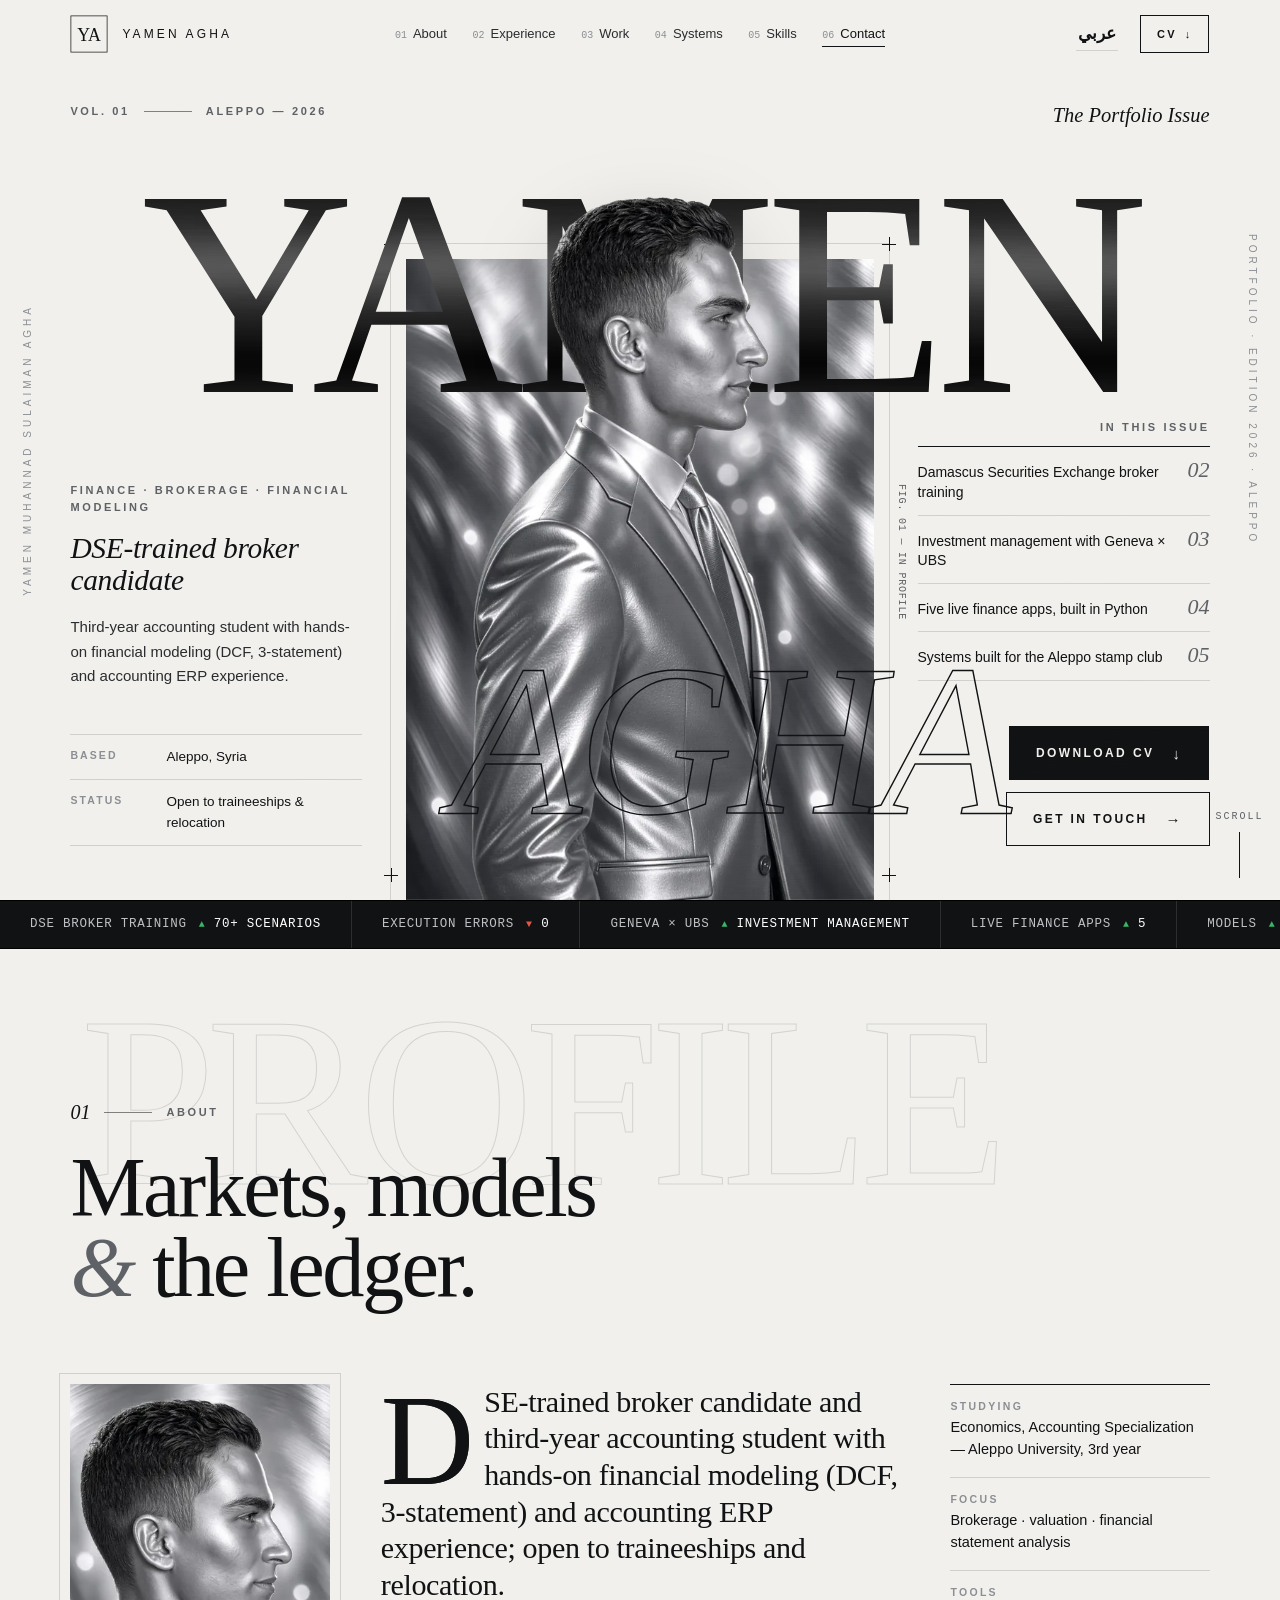
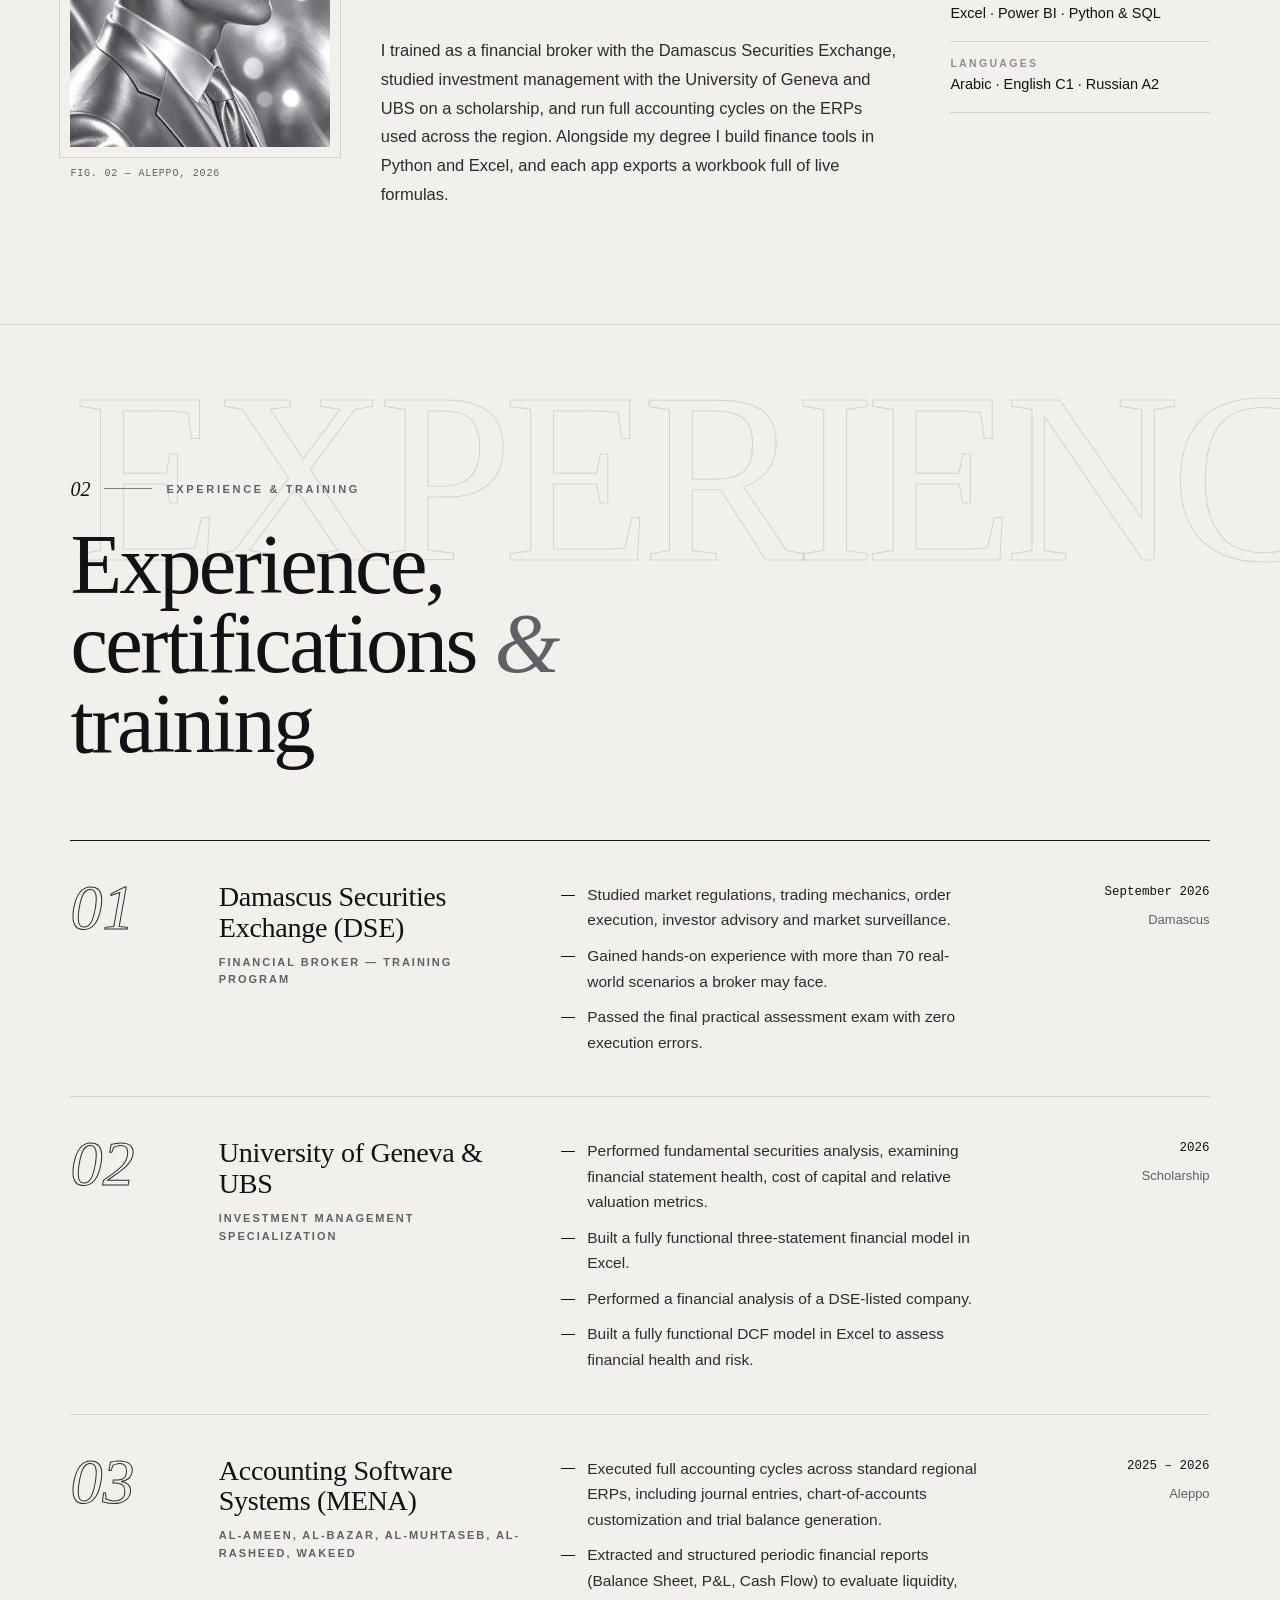
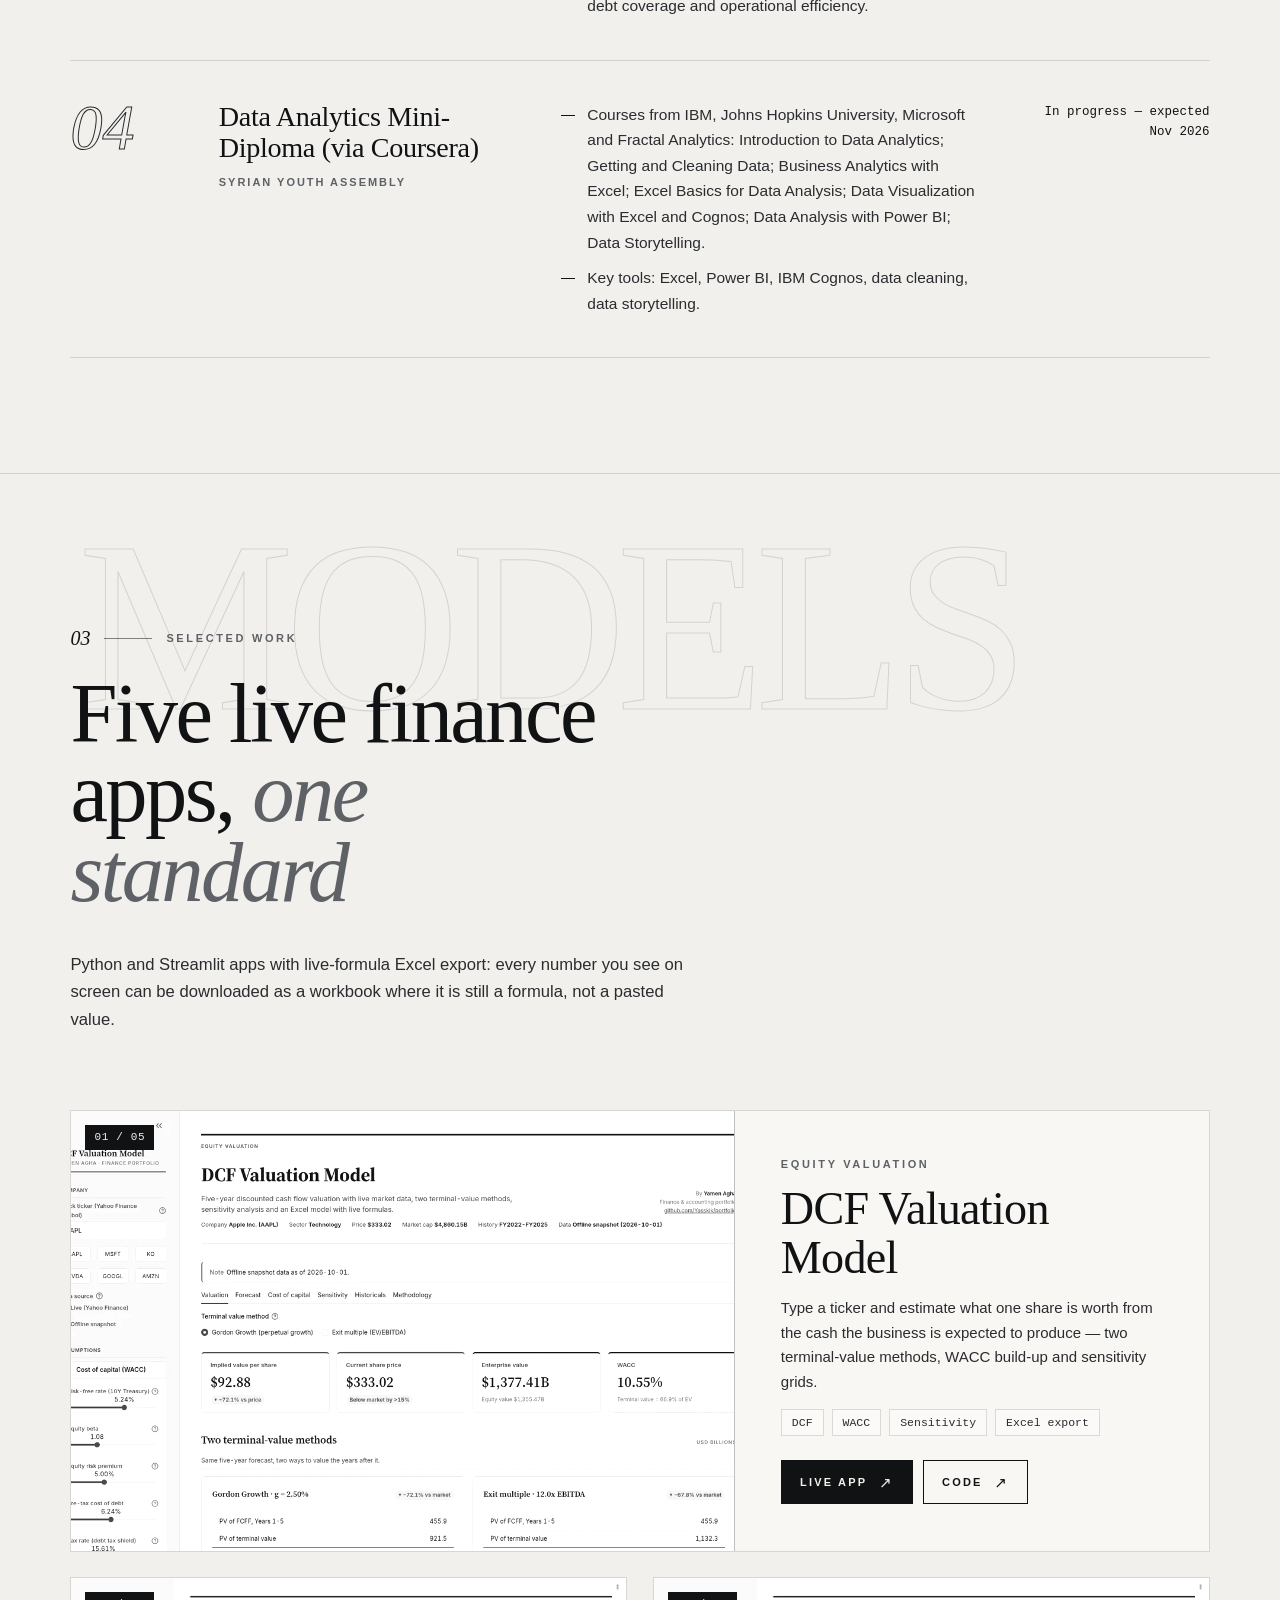
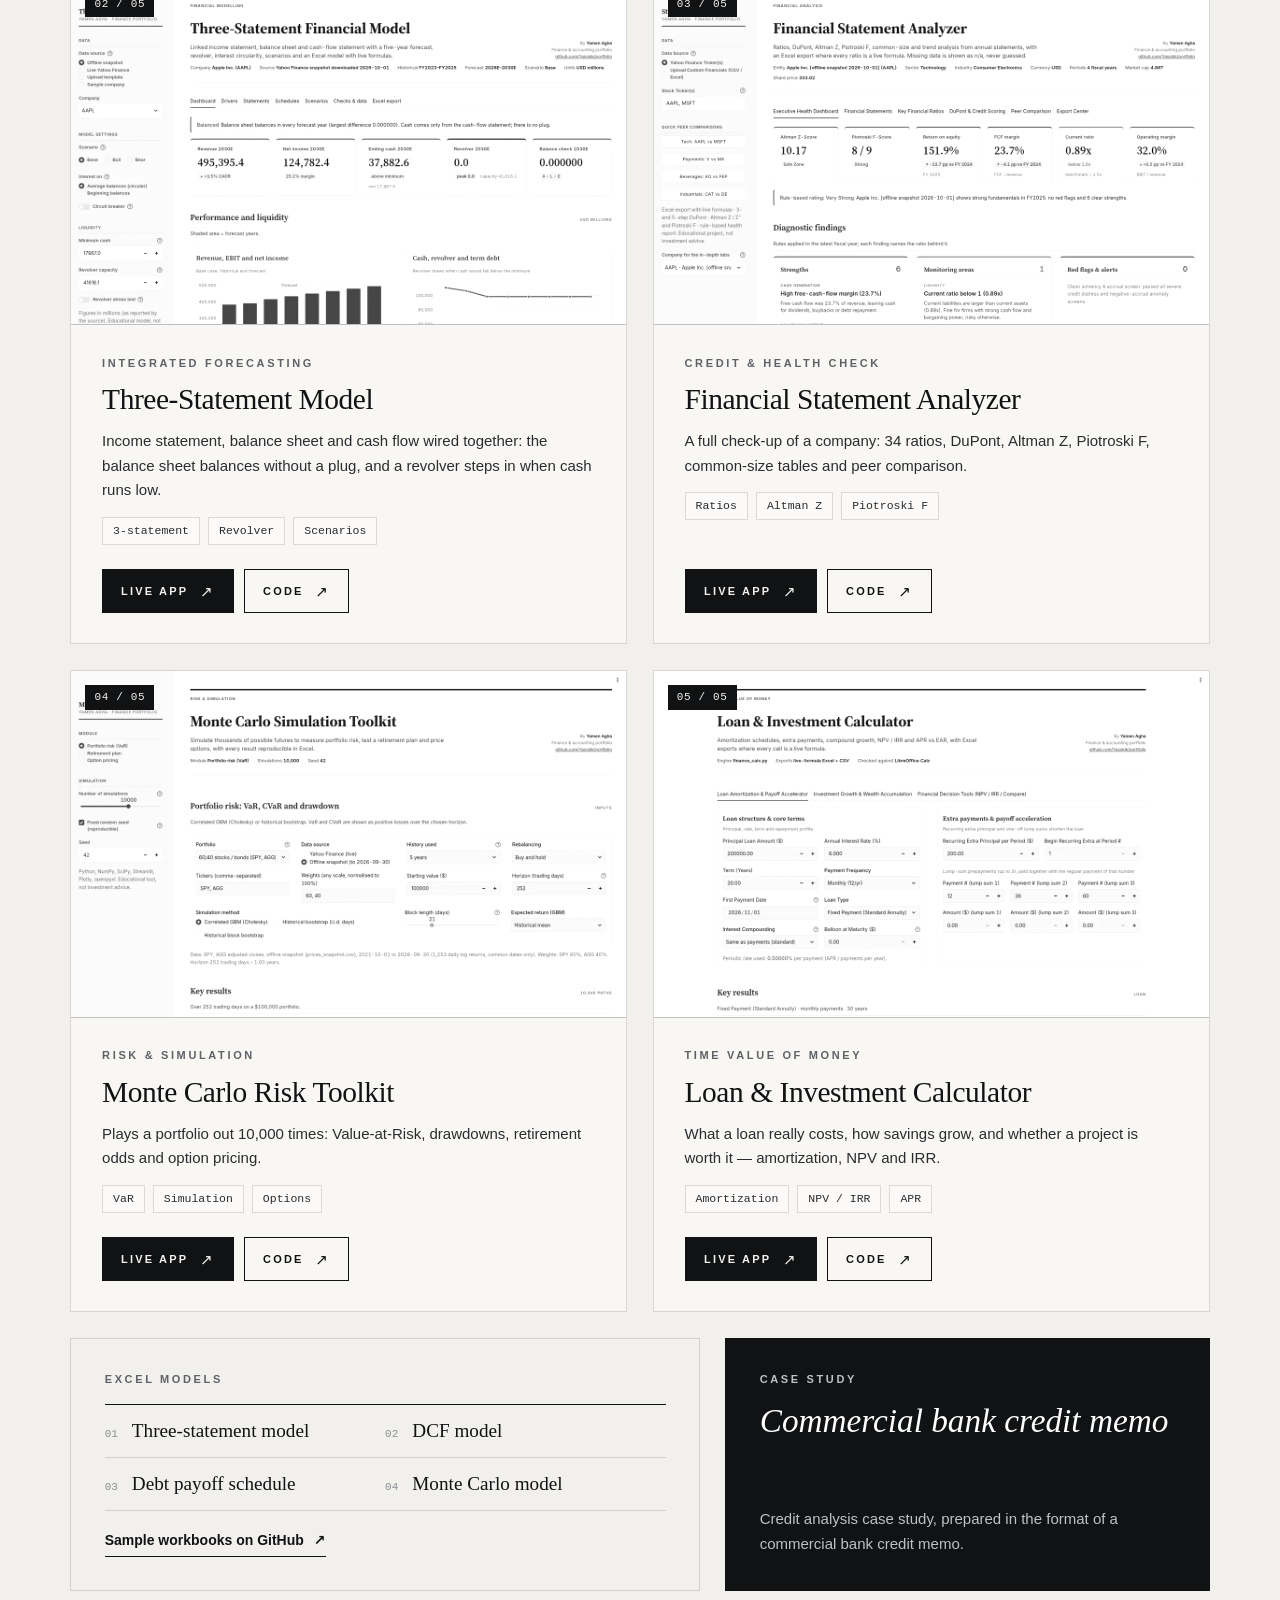
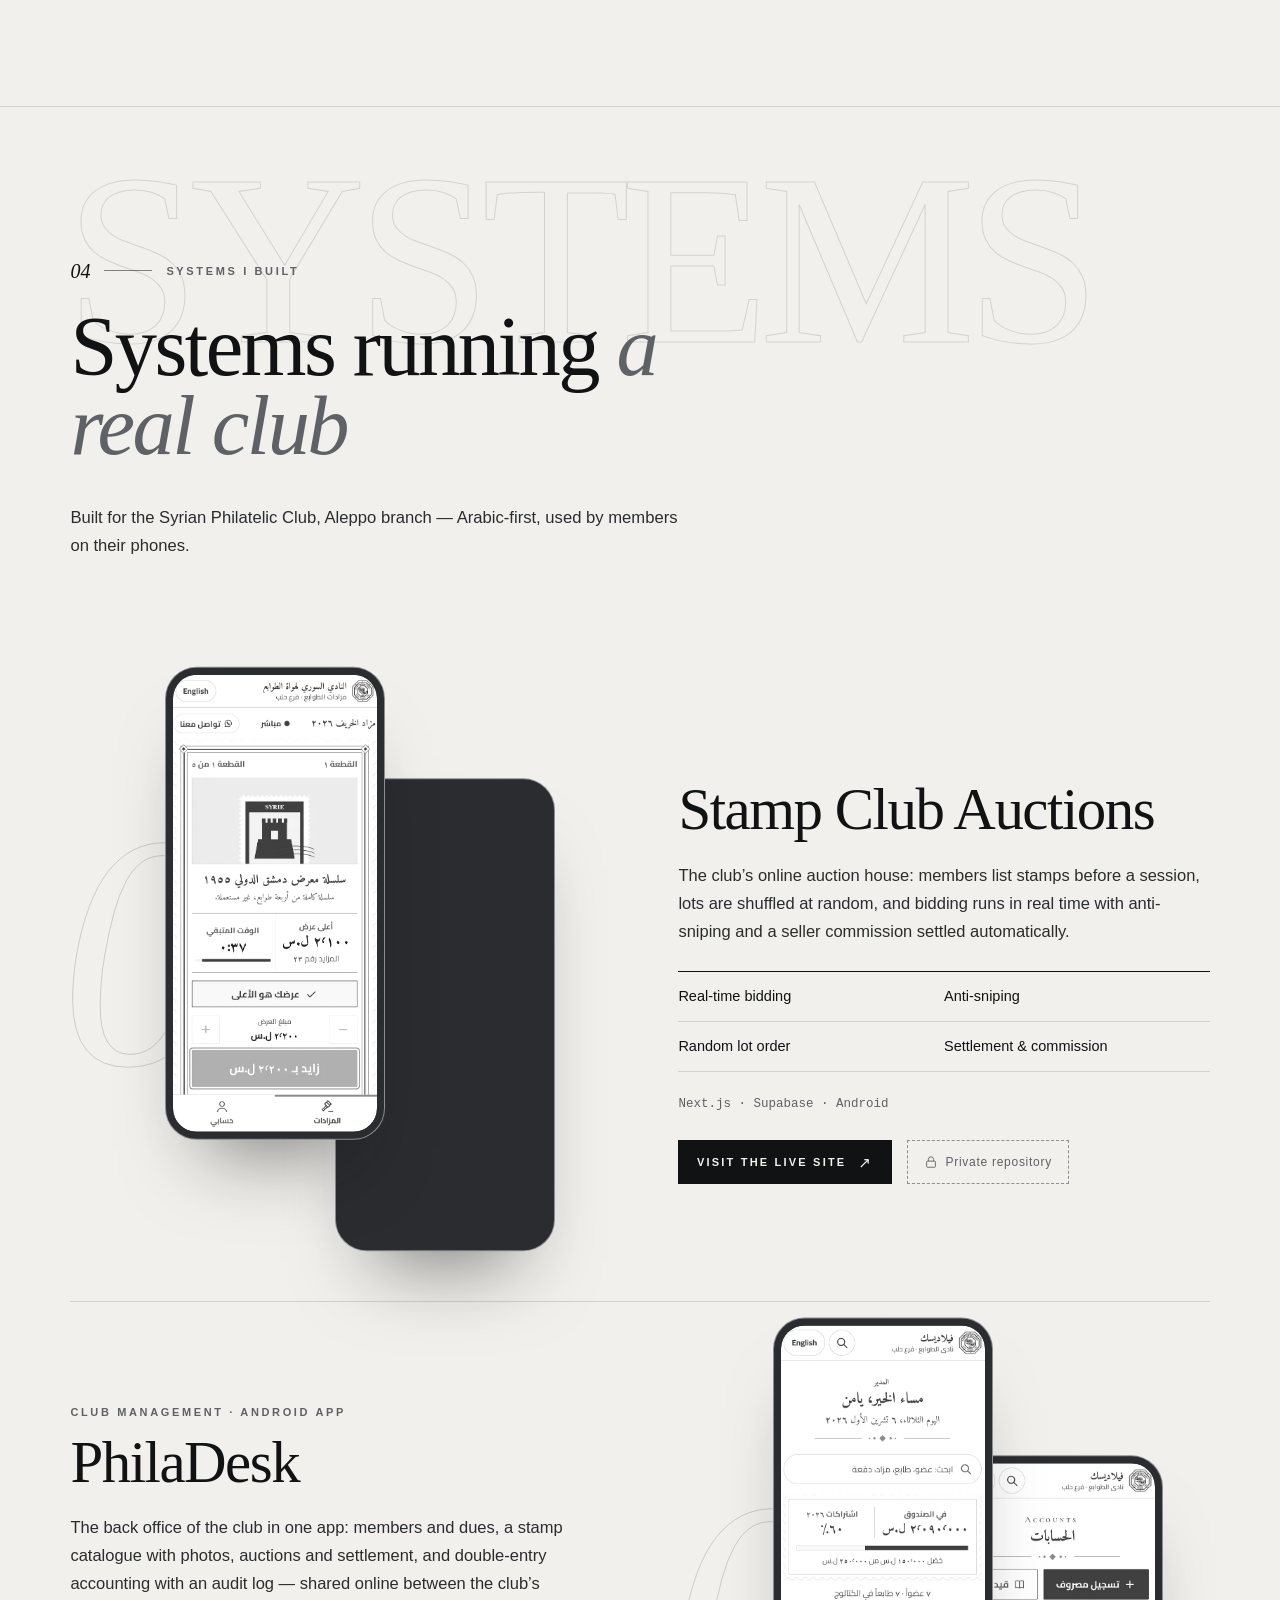
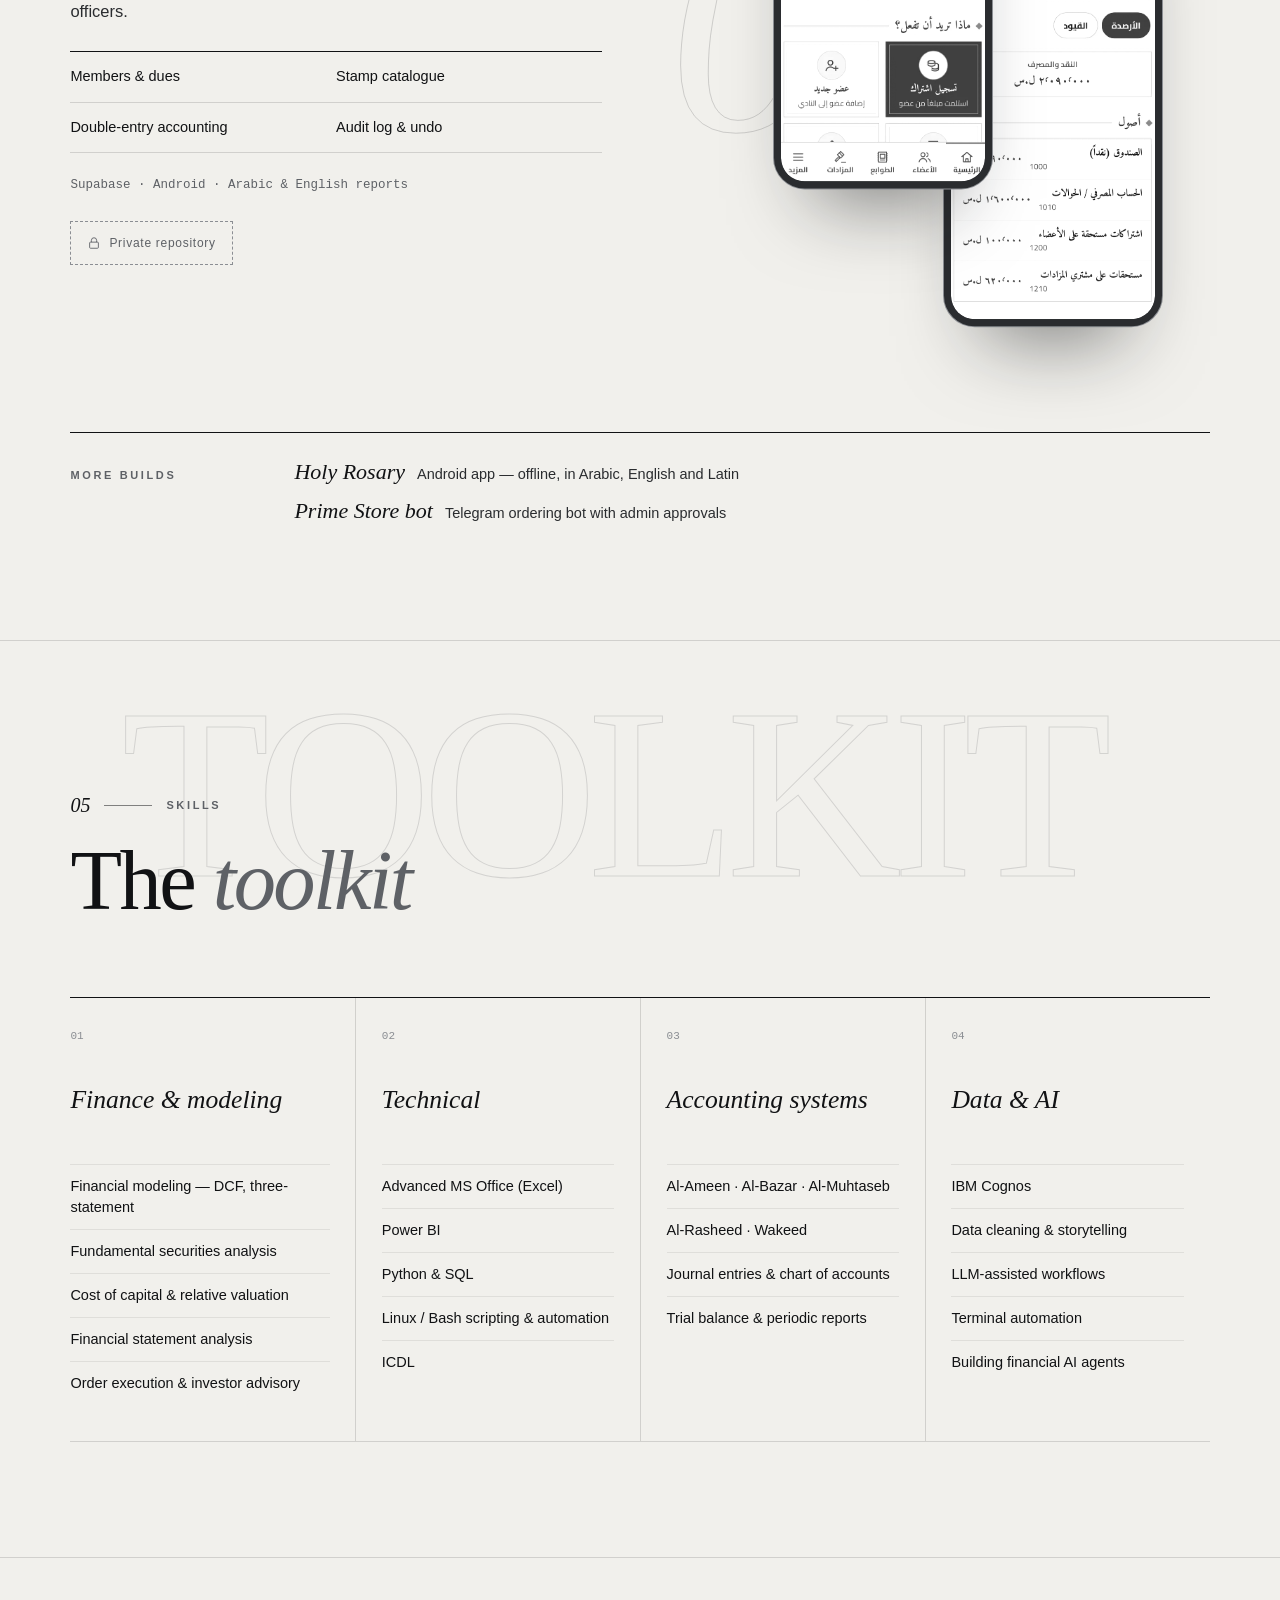
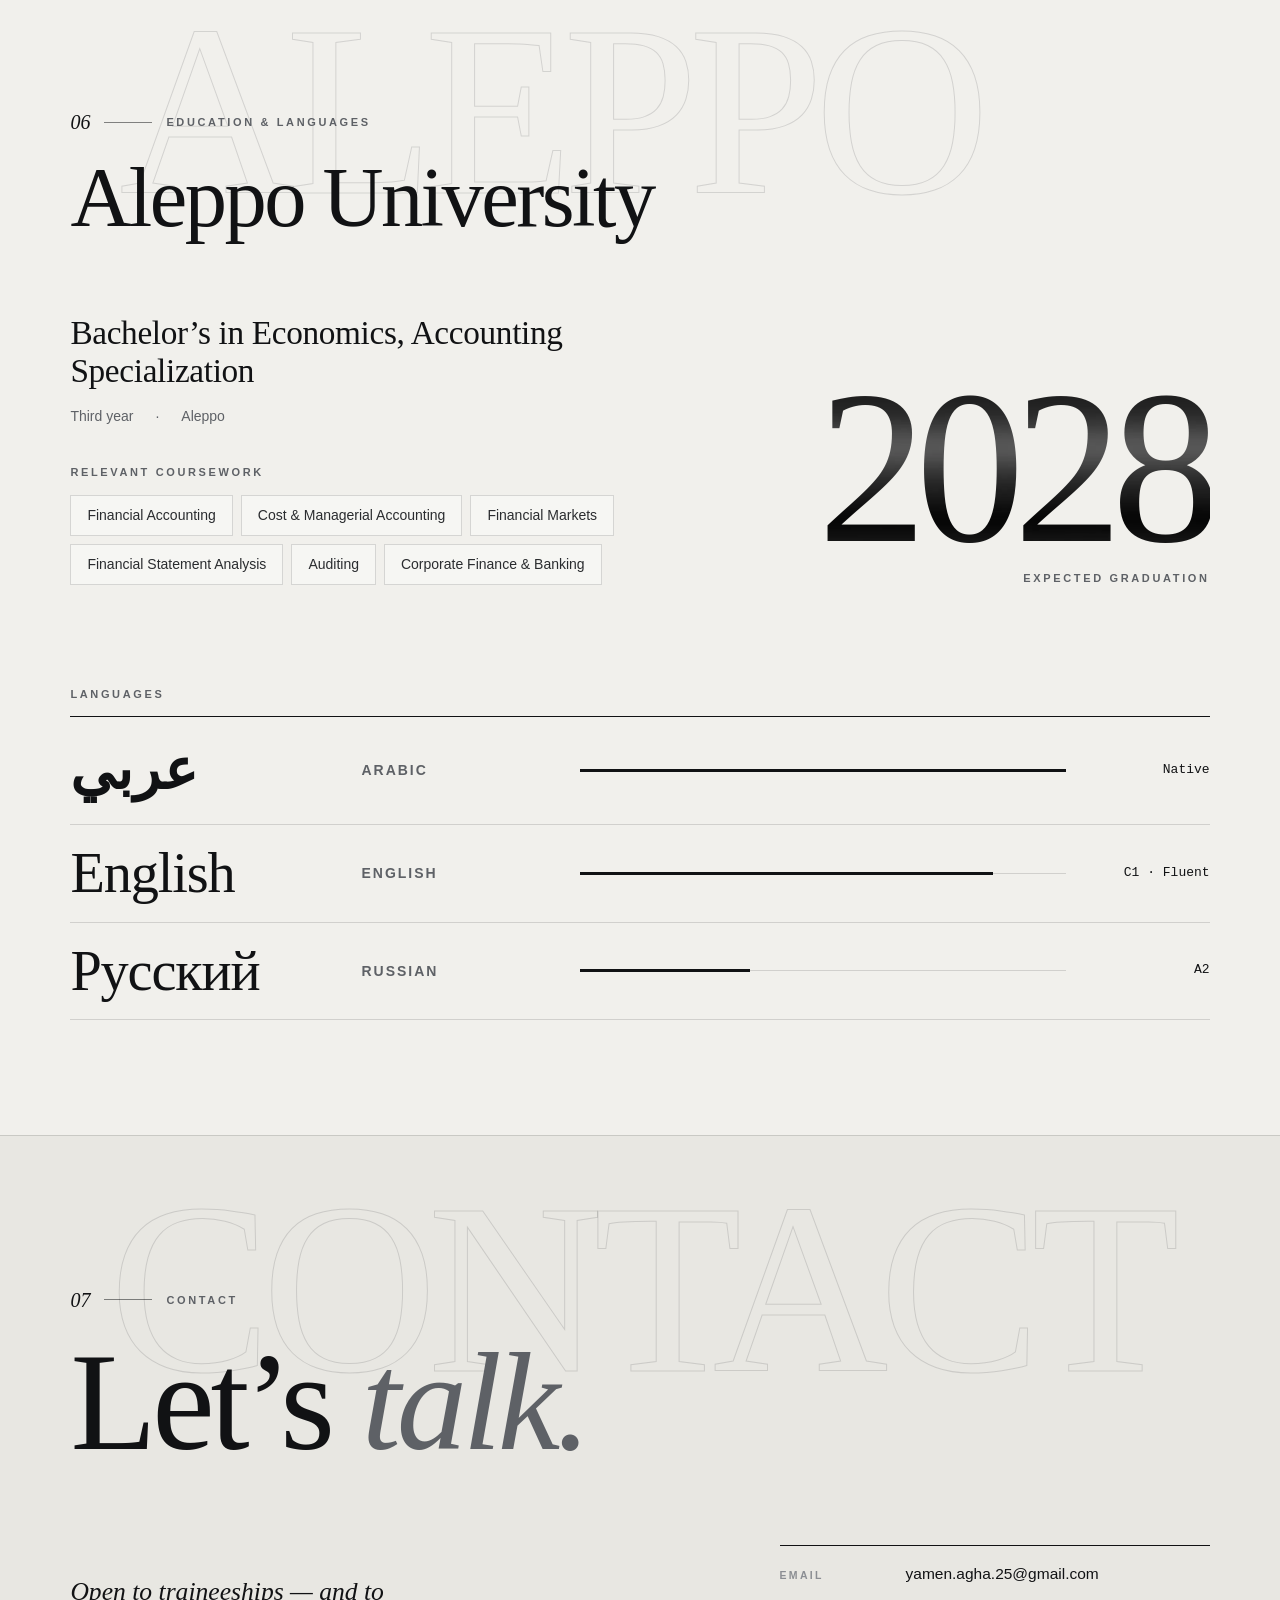
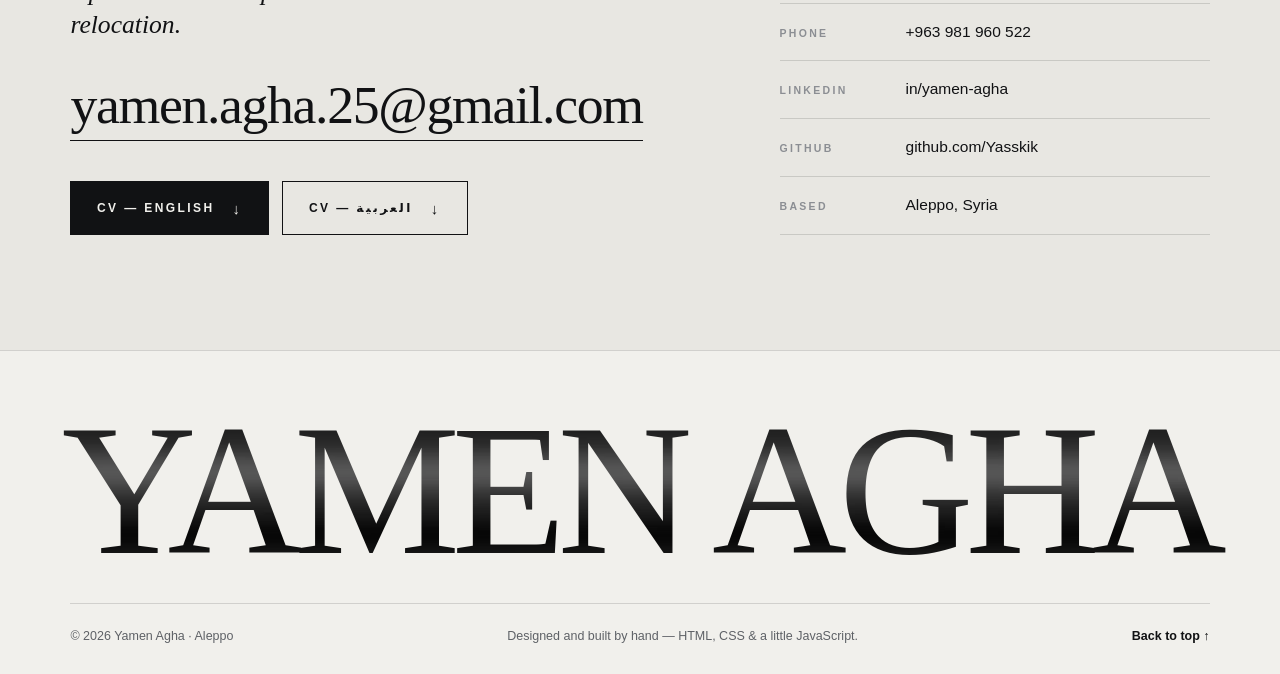
==== index.html @ 66ccc51c "Silver editorial portfolio: layered portrait hero, CV v2 content, English + Arabic (RTL) pages" ====
<!doctype html>
<html lang="en" dir="ltr">
<head>
<meta charset="utf-8">
<meta name="viewport" content="width=device-width, initial-scale=1, viewport-fit=cover">
<title>Yamen Agha — Finance &amp; Brokerage | Financial Modeling</title>
<meta name="description" content="Yamen Agha — DSE-trained broker candidate and third-year accounting student in Aleppo, Syria. Financial modeling (DCF, three-statement), live finance apps, accounting ERP experience.">
<meta name="author" content="Yamen Agha">
<meta name="theme-color" content="#F1F0EC">
<meta name="color-scheme" content="light">
<link rel="canonical" href="https://yasskik.github.io/">
<link rel="alternate" hreflang="en" href="https://yasskik.github.io/">
<link rel="alternate" hreflang="ar" href="https://yasskik.github.io/ar/">
<link rel="alternate" hreflang="x-default" href="https://yasskik.github.io/">
<meta property="og:type" content="profile">
<meta property="og:title" content="Yamen Agha — Finance &amp; Brokerage | Financial Modeling">
<meta property="og:description" content="Yamen Agha — DSE-trained broker candidate and third-year accounting student in Aleppo, Syria. Financial modeling (DCF, three-statement), live finance apps, accounting ERP experience.">
<meta property="og:url" content="https://yasskik.github.io/">
<meta property="og:image" content="https://yasskik.github.io/assets/img/og.jpg">
<meta property="og:image:width" content="1200">
<meta property="og:image:height" content="630">
<meta property="og:image:alt" content="Yamen Agha — silver portrait">
<meta property="og:locale" content="en_US">
<meta property="og:locale:alternate" content="ar_SY">
<meta property="profile:first_name" content="Yamen">
<meta property="profile:last_name" content="Agha">
<meta name="twitter:card" content="summary_large_image">
<meta name="twitter:title" content="Yamen Agha — Finance &amp; Brokerage | Financial Modeling">
<meta name="twitter:description" content="Yamen Agha — DSE-trained broker candidate and third-year accounting student in Aleppo, Syria. Financial modeling (DCF, three-statement), live finance apps, accounting ERP experience.">
<meta name="twitter:image" content="https://yasskik.github.io/assets/img/og.jpg">
<link rel="icon" href="favicon.svg" type="image/svg+xml">
<link rel="icon" href="assets/img/favicon-32.png" sizes="32x32" type="image/png">
<link rel="apple-touch-icon" href="assets/img/apple-touch-icon.png">
<link rel="manifest" href="site.webmanifest">
<link rel="preload" href="assets/fonts/BodoniModa-normal-400-900-latin.woff2" as="font" type="font/woff2" crossorigin>
<link rel="preload" href="assets/fonts/Manrope-normal-400-700-latin.woff2" as="font" type="font/woff2" crossorigin>
<link rel="preload" as="image" href="assets/img/portrait-figure.webp" imagesrcset="assets/img/portrait-figure-640.webp 640w, assets/img/portrait-figure.webp 1008w" imagesizes="(max-width: 760px) 100vw, 560px">
<link rel="stylesheet" href="assets/css/fonts.css">
<link rel="stylesheet" href="assets/css/style.css">
<script type="application/ld+json">
{"@context":"https://schema.org","@type":"Person","name":"Yamen Agha","alternateName":"Yamen Muhannad Sulaiman Agha","url":"https://yasskik.github.io/","image":"https://yasskik.github.io/assets/img/og.jpg","email":"mailto:yamen.agha.25@gmail.com","telephone":"+963981960522","jobTitle":"DSE-trained broker candidate","address":{"@type":"PostalAddress","addressLocality":"Aleppo","addressCountry":"SY"},"alumniOf":{"@type":"CollegeOrUniversity","name":"Aleppo University"},"knowsLanguage":["ar","en","ru"],"sameAs":["https://www.linkedin.com/in/yamen-agha-157600288","https://github.com/Yasskik"]}
</script>
<script>document.documentElement.classList.add('js')</script>
</head>
<body class="lang-en">
<a class="skip" href="#main">Skip to content</a>
<div class="grain" aria-hidden="true"></div>

<header class="mast" id="mast">
  <a class="mast__mono" href="#top" aria-label="Yamen Agha — home">
    <svg viewBox="0 0 64 64" aria-hidden="true"><rect x="1.5" y="1.5" width="61" height="61" fill="none" stroke="currentColor" stroke-width="1.2"/><text x="32" y="43" text-anchor="middle" font-family="Bodoni Moda, Didot, serif" font-size="30" font-weight="500" fill="currentColor">YA</text></svg>
    <span class="mast__name">Yamen Agha</span>
  </a>
  <nav class="mast__nav" id="nav" aria-label="Primary">
    <ol>
      <li><a href="#about" data-nav="about"><span class="num">01</span>About</a></li>
      <li><a href="#experience" data-nav="experience"><span class="num">02</span>Experience</a></li>
      <li><a href="#work" data-nav="work"><span class="num">03</span>Work</a></li>
      <li><a href="#systems" data-nav="systems"><span class="num">04</span>Systems</a></li>
      <li><a href="#skills" data-nav="skills"><span class="num">05</span>Skills</a></li>
      <li><a href="#contact" data-nav="contact"><span class="num">06</span>Contact</a></li>
    </ol>
    <div class="mast__drawer-foot">
      <a href="cv/Yamen_Agha_CV_EN.pdf" download>CV — English ↓</a>
      <a href="cv/Yamen_Agha_CV_AR.pdf" download>CV — العربية ↓</a>
    </div>
  </nav>
  <div class="mast__right">
    <a class="mast__lang" href="ar/" hreflang="ar" lang="ar">عربي</a>
    <a class="mast__cv" href="cv/Yamen_Agha_CV_EN.pdf" download data-magnetic>CV <span aria-hidden="true">↓</span></a>
    <button class="mast__burger" id="burger" aria-expanded="false" aria-controls="nav"><span class="sr-only">Menu</span><i></i><i></i></button>
  </div>
</header>

<main id="main">
<!-- ============ HERO ============ -->
<section class="hero" id="top" aria-labelledby="hero-title">
  <h1 class="sr-only" id="hero-title">Yamen Agha — Finance, Brokerage &amp; Financial Modeling</h1>
  <div class="hero__rail hero__rail--start" aria-hidden="true"><span>Yamen Muhannad Sulaiman Agha</span></div>
  <div class="hero__rail hero__rail--end" aria-hidden="true"><span>Portfolio · Edition 2026 · Aleppo</span></div>

  <div class="hero__grid">
    <div class="hero__col hero__col--start">
      <div class="hero__issue reveal">
        <span class="label">Vol. 01</span><span class="rule"></span><span class="label">Aleppo — 2026</span>
      </div>
      <div class="hero__intro">
        <p class="hero__kicker reveal">Finance · Brokerage · Financial Modeling</p>
        <p class="hero__role reveal">DSE-trained broker candidate</p>
        <p class="hero__lede reveal">Third-year accounting student with hands-on financial modeling (DCF, 3-statement) and accounting ERP experience.</p>
      </div>
      <dl class="hero__facts reveal">
<div><dt>Based</dt><dd>Aleppo, Syria</dd></div><div><dt>Status</dt><dd>Open to traineeships &amp; relocation</dd></div>      </dl>
    </div>

    <div class="hero__stage" id="stage">
      <div class="hero__frame" aria-hidden="true"><i class="tick tl"></i><i class="tick tr"></i><i class="tick bl"></i><i class="tick br"></i></div>
      <picture class="hero__plate" data-depth="plate">
        <img src="assets/img/portrait-plate.webp" srcset="assets/img/portrait-plate-640.webp 640w, assets/img/portrait-plate.webp 1008w" sizes="(max-width: 760px) 100vw, 560px" width="1008" height="1792" alt="" fetchpriority="high" decoding="async">
      </picture>
      <span class="hero__name hero__name--back" aria-hidden="true" data-depth="back">YAMEN</span>
      <img class="hero__figure" data-depth="figure" src="assets/img/portrait-figure.webp" srcset="assets/img/portrait-figure-640.webp 640w, assets/img/portrait-figure.webp 1008w" sizes="(max-width: 760px) 100vw, 560px" width="1008" height="1792" alt="Portrait of Yamen Agha in profile, wearing a silver suit" fetchpriority="high" decoding="async">
      <span class="hero__name hero__name--front" aria-hidden="true" data-depth="front">AGHA</span>
      <span class="hero__fig" aria-hidden="true">Fig. 01 — In profile</span>
    </div>

    <div class="hero__col hero__col--end">
      <p class="hero__issue-title reveal">The Portfolio Issue</p>
      <div class="hero__contents reveal">
        <p class="label">In this issue</p>
        <ol>
          <li><a href="#experience"><span class="num">02</span><span>Damascus Securities Exchange broker training</span></a></li>
          <li><a href="#experience"><span class="num">03</span><span>Investment management with Geneva × UBS</span></a></li>
          <li><a href="#work"><span class="num">04</span><span>Five live finance apps, built in Python</span></a></li>
          <li><a href="#systems"><span class="num">05</span><span>Systems built for the Aleppo stamp club</span></a></li>
        </ol>
      </div>
      <div class="hero__cta reveal">
        <a class="btn btn--solid" href="cv/Yamen_Agha_CV_EN.pdf" download data-magnetic><span>Download CV</span><b aria-hidden="true">↓</b></a>
        <a class="btn btn--line" href="#contact" data-magnetic><span>Get in touch</span><b aria-hidden="true">→</b></a>
      </div>
    </div>
  </div>
  <a class="hero__scroll" href="#about" aria-label="Scroll"><span>Scroll</span><i></i></a>
</section>

<!-- ============ TICKER ============ -->
<div class="ticker" aria-label="Highlights">
  <div class="ticker__track">
    <ul class="ticker__list">
      <li><span class="ticker__k">DSE broker training</span><span class="ticker__v ticker__v--up"><b aria-hidden="true">▲</b> 70+ scenarios</span></li>
      <li><span class="ticker__k">Execution errors</span><span class="ticker__v ticker__v--down"><b aria-hidden="true">▼</b> 0</span></li>
      <li><span class="ticker__k">Geneva × UBS</span><span class="ticker__v ticker__v--up"><b aria-hidden="true">▲</b> Investment management</span></li>
      <li><span class="ticker__k">Live finance apps</span><span class="ticker__v ticker__v--up"><b aria-hidden="true">▲</b> 5</span></li>
      <li><span class="ticker__k">Models</span><span class="ticker__v ticker__v--up"><b aria-hidden="true">▲</b> DCF · 3-statement</span></li>
      <li><span class="ticker__k">English</span><span class="ticker__v ticker__v--up"><b aria-hidden="true">▲</b> C1</span></li>
      <li><span class="ticker__k">Russian</span><span class="ticker__v ticker__v--up"><b aria-hidden="true">▲</b> A2</span></li>
      <li><span class="ticker__k">Aleppo University</span><span class="ticker__v ticker__v--up"><b aria-hidden="true">▲</b> Class of 2028</span></li>
    </ul>
    <ul class="ticker__list" aria-hidden="true">
      <li><span class="ticker__k">DSE broker training</span><span class="ticker__v ticker__v--up"><b aria-hidden="true">▲</b> 70+ scenarios</span></li>
      <li><span class="ticker__k">Execution errors</span><span class="ticker__v ticker__v--down"><b aria-hidden="true">▼</b> 0</span></li>
      <li><span class="ticker__k">Geneva × UBS</span><span class="ticker__v ticker__v--up"><b aria-hidden="true">▲</b> Investment management</span></li>
      <li><span class="ticker__k">Live finance apps</span><span class="ticker__v ticker__v--up"><b aria-hidden="true">▲</b> 5</span></li>
      <li><span class="ticker__k">Models</span><span class="ticker__v ticker__v--up"><b aria-hidden="true">▲</b> DCF · 3-statement</span></li>
      <li><span class="ticker__k">English</span><span class="ticker__v ticker__v--up"><b aria-hidden="true">▲</b> C1</span></li>
      <li><span class="ticker__k">Russian</span><span class="ticker__v ticker__v--up"><b aria-hidden="true">▲</b> A2</span></li>
      <li><span class="ticker__k">Aleppo University</span><span class="ticker__v ticker__v--up"><b aria-hidden="true">▲</b> Class of 2028</span></li>
    </ul>
  </div>
</div>


<!-- ============ ABOUT ============ -->
<section class="sec about" id="about" data-section>
  <header class="sec-head">
  <span class="sec-head__ghost" aria-hidden="true" data-drift>PROFILE</span>
  <div class="sec-head__meta reveal"><span class="sec-head__no">01</span><span class="rule"></span><span class="label">About</span></div>
  <h2 class="sec-head__title reveal">Markets, models <em>&amp;</em> the ledger.</h2>
</header>

  <div class="about__grid">
    <figure class="about__fig reveal" aria-hidden="true">
      <div class="about__crop"><img src="assets/img/portrait-plate-640.webp" width="640" height="1138" alt="" loading="lazy" decoding="async"></div>
      <figcaption>Fig. 02 — Aleppo, 2026</figcaption>
    </figure>
    <div class="about__text">
      <p class="about__lead reveal">DSE-trained broker candidate and third-year accounting student with hands-on financial modeling (DCF, 3-statement) and accounting ERP experience; open to traineeships and relocation.</p>
      <p class="about__body reveal">I trained as a financial broker with the Damascus Securities Exchange, studied investment management with the University of Geneva and UBS on a scholarship, and run full accounting cycles on the ERPs used across the region. Alongside my degree I build finance tools in Python and Excel, and each app exports a workbook full of live formulas.</p>
    </div>
    <dl class="about__facts reveal">
<div><dt>Studying</dt><dd>Economics, Accounting Specialization — Aleppo University, 3rd year</dd></div><div><dt>Focus</dt><dd>Brokerage · valuation · financial statement analysis</dd></div><div><dt>Tools</dt><dd>Excel · Power BI · Python &amp; SQL</dd></div><div><dt>Languages</dt><dd>Arabic · English C1 · Russian A2</dd></div>    </dl>
  </div>
</section>

<!-- ============ EXPERIENCE ============ -->
<section class="sec exp" id="experience" data-section>
  <header class="sec-head">
  <span class="sec-head__ghost" aria-hidden="true" data-drift>EXPERIENCE</span>
  <div class="sec-head__meta reveal"><span class="sec-head__no">02</span><span class="rule"></span><span class="label">Experience &amp; Training</span></div>
  <h2 class="sec-head__title reveal">Experience, certifications <em>&amp;</em> training</h2>
</header>

  <ol class="exp__list">
    <li class="exp__item reveal" data-sheen>
      <span class="exp__num" aria-hidden="true">01</span>
      <div class="exp__head">
        <h3 class="exp__org">Damascus Securities Exchange (DSE)</h3>
        <p class="exp__role">Financial Broker — Training Program</p>
      </div>
      <ul class="exp__bullets">
<li>Studied market regulations, trading mechanics, order execution, investor advisory and market surveillance.</li><li>Gained hands-on experience with more than 70 real-world scenarios a broker may face.</li><li>Passed the final practical assessment exam with zero execution errors.</li>      </ul>
      <div class="exp__when"><span class="mono">September 2026</span><span>Damascus</span></div>
    </li>
    <li class="exp__item reveal" data-sheen>
      <span class="exp__num" aria-hidden="true">02</span>
      <div class="exp__head">
        <h3 class="exp__org">University of Geneva &amp; UBS</h3>
        <p class="exp__role">Investment Management Specialization</p>
      </div>
      <ul class="exp__bullets">
<li>Performed fundamental securities analysis, examining financial statement health, cost of capital and relative valuation metrics.</li><li>Built a fully functional three-statement financial model in Excel.</li><li>Performed a financial analysis of a DSE-listed company.</li><li>Built a fully functional DCF model in Excel to assess financial health and risk.</li>      </ul>
      <div class="exp__when"><span class="mono">2026</span><span>Scholarship</span></div>
    </li>
    <li class="exp__item reveal" data-sheen>
      <span class="exp__num" aria-hidden="true">03</span>
      <div class="exp__head">
        <h3 class="exp__org">Accounting Software Systems (MENA)</h3>
        <p class="exp__role">Al-Ameen, Al-Bazar, Al-Muhtaseb, Al-Rasheed, Wakeed</p>
      </div>
      <ul class="exp__bullets">
<li>Executed full accounting cycles across standard regional ERPs, including journal entries, chart-of-accounts customization and trial balance generation.</li><li>Extracted and structured periodic financial reports (Balance Sheet, P&amp;L, Cash Flow) to evaluate liquidity, debt coverage and operational efficiency.</li>      </ul>
      <div class="exp__when"><span class="mono">2025 – 2026</span><span>Aleppo</span></div>
    </li>
    <li class="exp__item reveal" data-sheen>
      <span class="exp__num" aria-hidden="true">04</span>
      <div class="exp__head">
        <h3 class="exp__org">Data Analytics Mini-Diploma (via Coursera)</h3>
        <p class="exp__role">Syrian Youth Assembly</p>
      </div>
      <ul class="exp__bullets">
<li>Courses from IBM, Johns Hopkins University, Microsoft and Fractal Analytics: Introduction to Data Analytics; Getting and Cleaning Data; Business Analytics with Excel; Excel Basics for Data Analysis; Data Visualization with Excel and Cognos; Data Analysis with Power BI; Data Storytelling.</li><li>Key tools: Excel, Power BI, IBM Cognos, data cleaning, data storytelling.</li>      </ul>
      <div class="exp__when"><span class="mono">In progress — expected Nov 2026</span></div>
    </li>
  </ol>
</section>

<!-- ============ WORK ============ -->
<section class="sec work" id="work" data-section>
  <header class="sec-head">
  <span class="sec-head__ghost" aria-hidden="true" data-drift>MODELS</span>
  <div class="sec-head__meta reveal"><span class="sec-head__no">03</span><span class="rule"></span><span class="label">Selected Work</span></div>
  <h2 class="sec-head__title reveal">Five live finance apps, <em>one standard</em></h2>
</header>

  <p class="sec-intro reveal">Python and Streamlit apps with live-formula Excel export: every number you see on screen can be downloaded as a workbook where it is still a formula, not a pasted value.</p>
  <div class="apps">
    <article class="app reveal app--feature" data-sheen>
      <a class="app__shot" href="https://yamen-dcf-valuation.streamlit.app/" target="_blank" rel="noopener" tabindex="-1" aria-hidden="true">
        <img src="assets/img/app-dcf.webp" width="1200" height="750" alt="" loading="lazy" decoding="async">
        <span class="app__index">01 / 05</span>
      </a>
      <div class="app__body">
        <p class="label">Equity valuation</p>
        <h3 class="app__title">DCF Valuation Model</h3>
        <p class="app__text">Type a ticker and estimate what one share is worth from the cash the business is expected to produce — two terminal-value methods, WACC build-up and sensitivity grids.</p>
        <ul class="tags"><li>DCF</li><li>WACC</li><li>Sensitivity</li><li>Excel export</li></ul>
        <div class="app__links">
          <a class="btn btn--solid btn--sm" href="https://yamen-dcf-valuation.streamlit.app/" target="_blank" rel="noopener" data-magnetic><span>Live app</span><b aria-hidden="true">↗</b><span class="sr-only"> — DCF Valuation Model</span></a>
          <a class="btn btn--line btn--sm" href="https://github.com/Yasskik/portfolio/tree/main/finance/dcf-valuation-model" target="_blank" rel="noopener" data-magnetic><span>Code</span><b aria-hidden="true">↗</b><span class="sr-only"> — DCF Valuation Model</span></a>
        </div>
      </div>
    </article>
    <article class="app reveal" data-sheen>
      <a class="app__shot" href="https://yamen-three-statement.streamlit.app/" target="_blank" rel="noopener" tabindex="-1" aria-hidden="true">
        <img src="assets/img/app-three-statement.webp" width="1200" height="750" alt="" loading="lazy" decoding="async">
        <span class="app__index">02 / 05</span>
      </a>
      <div class="app__body">
        <p class="label">Integrated forecasting</p>
        <h3 class="app__title">Three-Statement Model</h3>
        <p class="app__text">Income statement, balance sheet and cash flow wired together: the balance sheet balances without a plug, and a revolver steps in when cash runs low.</p>
        <ul class="tags"><li>3-statement</li><li>Revolver</li><li>Scenarios</li></ul>
        <div class="app__links">
          <a class="btn btn--solid btn--sm" href="https://yamen-three-statement.streamlit.app/" target="_blank" rel="noopener" data-magnetic><span>Live app</span><b aria-hidden="true">↗</b><span class="sr-only"> — Three-Statement Model</span></a>
          <a class="btn btn--line btn--sm" href="https://github.com/Yasskik/portfolio/tree/main/finance/three-statement-model" target="_blank" rel="noopener" data-magnetic><span>Code</span><b aria-hidden="true">↗</b><span class="sr-only"> — Three-Statement Model</span></a>
        </div>
      </div>
    </article>
    <article class="app reveal" data-sheen>
      <a class="app__shot" href="https://yamen-statement-analyzer.streamlit.app/" target="_blank" rel="noopener" tabindex="-1" aria-hidden="true">
        <img src="assets/img/app-analyzer.webp" width="1200" height="750" alt="" loading="lazy" decoding="async">
        <span class="app__index">03 / 05</span>
      </a>
      <div class="app__body">
        <p class="label">Credit &amp; health check</p>
        <h3 class="app__title">Financial Statement Analyzer</h3>
        <p class="app__text">A full check-up of a company: 34 ratios, DuPont, Altman Z, Piotroski F, common-size tables and peer comparison.</p>
        <ul class="tags"><li>Ratios</li><li>Altman Z</li><li>Piotroski F</li></ul>
        <div class="app__links">
          <a class="btn btn--solid btn--sm" href="https://yamen-statement-analyzer.streamlit.app/" target="_blank" rel="noopener" data-magnetic><span>Live app</span><b aria-hidden="true">↗</b><span class="sr-only"> — Financial Statement Analyzer</span></a>
          <a class="btn btn--line btn--sm" href="https://github.com/Yasskik/portfolio/tree/main/finance/financial-statement-analyzer" target="_blank" rel="noopener" data-magnetic><span>Code</span><b aria-hidden="true">↗</b><span class="sr-only"> — Financial Statement Analyzer</span></a>
        </div>
      </div>
    </article>
    <article class="app reveal" data-sheen>
      <a class="app__shot" href="https://yamen-monte-carlo.streamlit.app/" target="_blank" rel="noopener" tabindex="-1" aria-hidden="true">
        <img src="assets/img/app-monte-carlo.webp" width="1200" height="750" alt="" loading="lazy" decoding="async">
        <span class="app__index">04 / 05</span>
      </a>
      <div class="app__body">
        <p class="label">Risk &amp; simulation</p>
        <h3 class="app__title">Monte Carlo Risk Toolkit</h3>
        <p class="app__text">Plays a portfolio out 10,000 times: Value-at-Risk, drawdowns, retirement odds and option pricing.</p>
        <ul class="tags"><li>VaR</li><li>Simulation</li><li>Options</li></ul>
        <div class="app__links">
          <a class="btn btn--solid btn--sm" href="https://yamen-monte-carlo.streamlit.app/" target="_blank" rel="noopener" data-magnetic><span>Live app</span><b aria-hidden="true">↗</b><span class="sr-only"> — Monte Carlo Risk Toolkit</span></a>
          <a class="btn btn--line btn--sm" href="https://github.com/Yasskik/portfolio/tree/main/finance/monte-carlo-simulator" target="_blank" rel="noopener" data-magnetic><span>Code</span><b aria-hidden="true">↗</b><span class="sr-only"> — Monte Carlo Risk Toolkit</span></a>
        </div>
      </div>
    </article>
    <article class="app reveal" data-sheen>
      <a class="app__shot" href="https://yamen-loan-calculator.streamlit.app/" target="_blank" rel="noopener" tabindex="-1" aria-hidden="true">
        <img src="assets/img/app-loan.webp" width="1200" height="750" alt="" loading="lazy" decoding="async">
        <span class="app__index">05 / 05</span>
      </a>
      <div class="app__body">
        <p class="label">Time value of money</p>
        <h3 class="app__title">Loan &amp; Investment Calculator</h3>
        <p class="app__text">What a loan really costs, how savings grow, and whether a project is worth it — amortization, NPV and IRR.</p>
        <ul class="tags"><li>Amortization</li><li>NPV / IRR</li><li>APR</li></ul>
        <div class="app__links">
          <a class="btn btn--solid btn--sm" href="https://yamen-loan-calculator.streamlit.app/" target="_blank" rel="noopener" data-magnetic><span>Live app</span><b aria-hidden="true">↗</b><span class="sr-only"> — Loan &amp; Investment Calculator</span></a>
          <a class="btn btn--line btn--sm" href="https://github.com/Yasskik/portfolio/tree/main/finance/loan-investment-calculator" target="_blank" rel="noopener" data-magnetic><span>Code</span><b aria-hidden="true">↗</b><span class="sr-only"> — Loan &amp; Investment Calculator</span></a>
        </div>
      </div>
    </article>
  </div>
  <div class="work__extra">
    <div class="extra reveal" data-sheen>
      <p class="label">Excel models</p>
      <ol class="extra__list">
<li><span class="num">01</span>Three-statement model</li><li><span class="num">02</span>DCF model</li><li><span class="num">03</span>Debt payoff schedule</li><li><span class="num">04</span>Monte Carlo model</li>      </ol>
      <a class="link-arrow" href="https://github.com/Yasskik/portfolio/tree/main/finance" target="_blank" rel="noopener">Sample workbooks on GitHub <span aria-hidden="true">↗</span></a>
    </div>
    <div class="extra extra--memo reveal" data-sheen>
      <p class="label">Case study</p>
      <h3 class="extra__title">Commercial bank credit memo</h3>
      <p>Credit analysis case study, prepared in the format of a commercial bank credit memo.</p>
    </div>
  </div>
</section>

<!-- ============ SYSTEMS ============ -->
<section class="sec systems" id="systems" data-section>
  <header class="sec-head">
  <span class="sec-head__ghost" aria-hidden="true" data-drift>SYSTEMS</span>
  <div class="sec-head__meta reveal"><span class="sec-head__no">04</span><span class="rule"></span><span class="label">Systems I built</span></div>
  <h2 class="sec-head__title reveal">Systems running <em>a real club</em></h2>
</header>

  <p class="sec-intro reveal">Built for the Syrian Philatelic Club, Aleppo branch — Arabic-first, used by members on their phones.</p>
  <article class="sys">
    <div class="sys__phones reveal" aria-label="Stamp Club Auctions">
      <figure class="phone phone--1" data-depth-y="0.06"><img src="assets/img/sys-auction-live.webp" width="600" height="1298" alt="Live lot screen of the auction app" loading="lazy" decoding="async"></figure>
      <figure class="phone phone--2" data-depth-y="-0.04"><img src="assets/img/sys-auction-results.webp" width="600" height="1298" alt="Auction results screen" loading="lazy" decoding="async"></figure>
      <span class="sys__big" aria-hidden="true">01</span>
    </div>
    <div class="sys__text">
      <p class="label reveal">Live auction platform · Android app</p>
      <h3 class="sys__name reveal">Stamp Club Auctions</h3>
      <p class="sys__desc reveal">The club’s online auction house: members list stamps before a session, lots are shuffled at random, and bidding runs in real time with anti-sniping and a seller commission settled automatically.</p>
      <ul class="sys__points reveal"><li>Real-time bidding</li><li>Anti-sniping</li><li>Random lot order</li><li>Settlement &amp; commission</li></ul>
      <p class="sys__tech reveal mono">Next.js · Supabase · Android</p>
      <div class="sys__links reveal">
<a class="btn btn--solid btn--sm" href="https://stampclub-auctions-aleppo.netlify.app" target="_blank" rel="noopener" data-magnetic><span>Visit the live site</span><b aria-hidden="true">↗</b></a>        <span class="pill"><svg viewBox="0 0 16 16" aria-hidden="true"><rect x="3" y="7" width="10" height="7" rx="1" fill="none" stroke="currentColor"/><path d="M5 7V5a3 3 0 0 1 6 0v2" fill="none" stroke="currentColor"/></svg>Private repository</span>
      </div>
    </div>
  </article>
  <article class="sys sys--flip">
    <div class="sys__phones reveal" aria-label="PhilaDesk">
      <figure class="phone phone--1" data-depth-y="0.06"><img src="assets/img/sys-philadesk-dashboard.webp" width="600" height="1298" alt="PhilaDesk home dashboard" loading="lazy" decoding="async"></figure>
      <figure class="phone phone--2" data-depth-y="-0.04"><img src="assets/img/sys-philadesk-finance.webp" width="600" height="1298" alt="PhilaDesk finance screen" loading="lazy" decoding="async"></figure>
      <span class="sys__big" aria-hidden="true">02</span>
    </div>
    <div class="sys__text">
      <p class="label reveal">Club management · Android app</p>
      <h3 class="sys__name reveal">PhilaDesk</h3>
      <p class="sys__desc reveal">The back office of the club in one app: members and dues, a stamp catalogue with photos, auctions and settlement, and double-entry accounting with an audit log — shared online between the club’s officers.</p>
      <ul class="sys__points reveal"><li>Members &amp; dues</li><li>Stamp catalogue</li><li>Double-entry accounting</li><li>Audit log &amp; undo</li></ul>
      <p class="sys__tech reveal mono">Supabase · Android · Arabic &amp; English reports</p>
      <div class="sys__links reveal">
        <span class="pill"><svg viewBox="0 0 16 16" aria-hidden="true"><rect x="3" y="7" width="10" height="7" rx="1" fill="none" stroke="currentColor"/><path d="M5 7V5a3 3 0 0 1 6 0v2" fill="none" stroke="currentColor"/></svg>Private repository</span>
      </div>
    </div>
  </article>
  <div class="more reveal">
    <p class="label">More builds</p>
    <ul><li><strong>Holy Rosary</strong><span>Android app — offline, in Arabic, English and Latin</span></li><li><strong>Prime Store bot</strong><span>Telegram ordering bot with admin approvals</span></li></ul>
  </div>
</section>

<!-- ============ SKILLS ============ -->
<section class="sec skills" id="skills" data-section>
  <header class="sec-head">
  <span class="sec-head__ghost" aria-hidden="true" data-drift>TOOLKIT</span>
  <div class="sec-head__meta reveal"><span class="sec-head__no">05</span><span class="rule"></span><span class="label">Skills</span></div>
  <h2 class="sec-head__title reveal">The <em>toolkit</em></h2>
</header>

  <div class="skills__grid">
    <div class="skill reveal" data-sheen>
      <p class="skill__no mono">01</p>
      <h3 class="skill__title">Finance &amp; modeling</h3>
      <ul><li>Financial modeling — DCF, three-statement</li><li>Fundamental securities analysis</li><li>Cost of capital &amp; relative valuation</li><li>Financial statement analysis</li><li>Order execution &amp; investor advisory</li></ul>
    </div>
    <div class="skill reveal" data-sheen>
      <p class="skill__no mono">02</p>
      <h3 class="skill__title">Technical</h3>
      <ul><li>Advanced MS Office (Excel)</li><li>Power BI</li><li>Python &amp; SQL</li><li>Linux / Bash scripting &amp; automation</li><li>ICDL</li></ul>
    </div>
    <div class="skill reveal" data-sheen>
      <p class="skill__no mono">03</p>
      <h3 class="skill__title">Accounting systems</h3>
      <ul><li>Al-Ameen · Al-Bazar · Al-Muhtaseb</li><li>Al-Rasheed · Wakeed</li><li>Journal entries &amp; chart of accounts</li><li>Trial balance &amp; periodic reports</li></ul>
    </div>
    <div class="skill reveal" data-sheen>
      <p class="skill__no mono">04</p>
      <h3 class="skill__title">Data &amp; AI</h3>
      <ul><li>IBM Cognos</li><li>Data cleaning &amp; storytelling</li><li>LLM-assisted workflows</li><li>Terminal automation</li><li>Building financial AI agents</li></ul>
    </div>
  </div>
</section>

<!-- ============ EDUCATION & LANGUAGES ============ -->
<section class="sec edu" id="education" data-section>
  <header class="sec-head">
  <span class="sec-head__ghost" aria-hidden="true" data-drift>ALEPPO</span>
  <div class="sec-head__meta reveal"><span class="sec-head__no">06</span><span class="rule"></span><span class="label">Education &amp; Languages</span></div>
  <h2 class="sec-head__title reveal">Aleppo University</h2>
</header>

  <div class="edu__grid">
    <div class="edu__main reveal">
      <p class="edu__degree">Bachelor’s in Economics, Accounting Specialization</p>
      <p class="edu__meta"><span>Third year</span><span>Aleppo</span></p>
      <p class="label">Relevant coursework</p>
      <ul class="tags tags--lg"><li>Financial Accounting</li><li>Cost &amp; Managerial Accounting</li><li>Financial Markets</li><li>Financial Statement Analysis</li><li>Auditing</li><li>Corporate Finance &amp; Banking</li></ul>
    </div>
    <div class="edu__year reveal" aria-label="Expected graduation 2028">
      <span class="edu__year-num" aria-hidden="true">2028</span>
      <span class="label">Expected graduation</span>
    </div>
  </div>
  <div class="langs">
    <p class="label reveal">Languages</p>
    <ul class="langs__list">
      <li class="lang reveal">
        <span class="lang__script" lang="ar">عربي</span>
        <span class="lang__name">Arabic</span>
        <span class="lang__meter" aria-hidden="true"><i style="--v: 100%"></i></span>
        <span class="lang__level mono">Native</span>
      </li>
      <li class="lang reveal">
        <span class="lang__script" lang="en">English</span>
        <span class="lang__name">English</span>
        <span class="lang__meter" aria-hidden="true"><i style="--v: 85%"></i></span>
        <span class="lang__level mono">C1 · Fluent</span>
      </li>
      <li class="lang reveal">
        <span class="lang__script" lang="ru">Русский</span>
        <span class="lang__name">Russian</span>
        <span class="lang__meter" aria-hidden="true"><i style="--v: 35%"></i></span>
        <span class="lang__level mono">A2</span>
      </li>
    </ul>
  </div>
</section>

<!-- ============ CONTACT ============ -->
<section class="sec contact" id="contact" data-section>
  <header class="sec-head">
  <span class="sec-head__ghost" aria-hidden="true" data-drift>CONTACT</span>
  <div class="sec-head__meta reveal"><span class="sec-head__no">07</span><span class="rule"></span><span class="label">Contact</span></div>
  <h2 class="sec-head__title reveal">Let’s <em>talk.</em></h2>
</header>

  <div class="contact__grid">
    <div class="contact__main">
      <p class="contact__text reveal">Open to traineeships — and to relocation.</p>
      <a class="contact__email reveal" href="mailto:yamen.agha.25@gmail.com" dir="ltr"><span>yamen.agha.25@gmail.com</span></a>
      <div class="contact__cv reveal">
        <a class="btn btn--solid" href="cv/Yamen_Agha_CV_EN.pdf" download data-magnetic><span>CV — English</span><b aria-hidden="true">↓</b></a>
        <a class="btn btn--line" href="cv/Yamen_Agha_CV_AR.pdf" download data-magnetic><span>CV — العربية</span><b aria-hidden="true">↓</b></a>
      </div>
    </div>
    <dl class="contact__rows reveal">
      <div><dt>Email</dt><dd><a href="mailto:yamen.agha.25@gmail.com" dir="ltr">yamen.agha.25@gmail.com</a></dd></div>
      <div><dt>Phone</dt><dd><a href="tel:+963981960522" dir="ltr">+963 981 960 522</a></dd></div>
      <div><dt>LinkedIn</dt><dd><a href="https://www.linkedin.com/in/yamen-agha-157600288" target="_blank" rel="noopener" dir="ltr">in/yamen-agha</a></dd></div>
      <div><dt>GitHub</dt><dd><a href="https://github.com/Yasskik" target="_blank" rel="noopener" dir="ltr">github.com/Yasskik</a></dd></div>
      <div><dt>Based</dt><dd>Aleppo, Syria</dd></div>
    </dl>
  </div>
</section>
</main>

<footer class="foot">
  <p class="foot__sig" aria-hidden="true">YAMEN AGHA</p>
  <div class="foot__row">
    <span>© 2026 Yamen Agha · Aleppo</span>
    <span>Designed and built by hand — HTML, CSS &amp; a little JavaScript.</span>
    <a href="#top">Back to top ↑</a>
  </div>
</footer>

<div class="progress" aria-hidden="true"><span id="progress-num">01</span><i></i><span>07</span></div>
<script src="assets/js/main.js" defer></script>
</body>
</html>
---- assets/css/fonts.css ----
/* Self-hosted Google Fonts (SIL Open Font License) */
@font-face {
  font-family: 'Amiri';
  font-style: normal;
  font-weight: 400;
  font-display: swap;
  src: url(../fonts/Amiri-normal-400-arabic.woff2) format('woff2');
  unicode-range: U+0600-06FF, U+0750-077F, U+0870-0891, U+0897-08E1, U+08E3-08FF, U+200C-200E, U+2010-2011, U+204F, U+2E41, U+FB50-FDFF, U+FE70-FE74, U+FE76-FEFC, U+102E0-102FB, U+10E60-10E7E, U+10EC2-10EC7, U+10EC9-10EEE, U+10EF0-10EFF, U+1EE00-1EE03, U+1EE05-1EE1F, U+1EE21-1EE22, U+1EE24, U+1EE27, U+1EE29-1EE32, U+1EE34-1EE37, U+1EE39, U+1EE3B, U+1EE42, U+1EE47, U+1EE49, U+1EE4B, U+1EE4D-1EE4F, U+1EE51-1EE52, U+1EE54, U+1EE57, U+1EE59, U+1EE5B, U+1EE5D, U+1EE5F, U+1EE61-1EE62, U+1EE64, U+1EE67-1EE6A, U+1EE6C-1EE72, U+1EE74-1EE77, U+1EE79-1EE7C, U+1EE7E, U+1EE80-1EE89, U+1EE8B-1EE9B, U+1EEA1-1EEA3, U+1EEA5-1EEA9, U+1EEAB-1EEBB, U+1EEF0-1EEF1;
}
@font-face {
  font-family: 'Amiri';
  font-style: normal;
  font-weight: 400;
  font-display: swap;
  src: url(../fonts/Amiri-normal-400-latin.woff2) format('woff2');
  unicode-range: U+0000-00FF, U+0131, U+0152-0153, U+02BB-02BC, U+02C6, U+02DA, U+02DC, U+0304, U+0308, U+0329, U+2000-206F, U+20AC, U+2122, U+2191, U+2193, U+2212, U+2215, U+FEFF, U+FFFD;
}
@font-face {
  font-family: 'Amiri';
  font-style: normal;
  font-weight: 700;
  font-display: swap;
  src: url(../fonts/Amiri-normal-700-arabic.woff2) format('woff2');
  unicode-range: U+0600-06FF, U+0750-077F, U+0870-0891, U+0897-08E1, U+08E3-08FF, U+200C-200E, U+2010-2011, U+204F, U+2E41, U+FB50-FDFF, U+FE70-FE74, U+FE76-FEFC, U+102E0-102FB, U+10E60-10E7E, U+10EC2-10EC7, U+10EC9-10EEE, U+10EF0-10EFF, U+1EE00-1EE03, U+1EE05-1EE1F, U+1EE21-1EE22, U+1EE24, U+1EE27, U+1EE29-1EE32, U+1EE34-1EE37, U+1EE39, U+1EE3B, U+1EE42, U+1EE47, U+1EE49, U+1EE4B, U+1EE4D-1EE4F, U+1EE51-1EE52, U+1EE54, U+1EE57, U+1EE59, U+1EE5B, U+1EE5D, U+1EE5F, U+1EE61-1EE62, U+1EE64, U+1EE67-1EE6A, U+1EE6C-1EE72, U+1EE74-1EE77, U+1EE79-1EE7C, U+1EE7E, U+1EE80-1EE89, U+1EE8B-1EE9B, U+1EEA1-1EEA3, U+1EEA5-1EEA9, U+1EEAB-1EEBB, U+1EEF0-1EEF1;
}
@font-face {
  font-family: 'Amiri';
  font-style: normal;
  font-weight: 700;
  font-display: swap;
  src: url(../fonts/Amiri-normal-700-latin.woff2) format('woff2');
  unicode-range: U+0000-00FF, U+0131, U+0152-0153, U+02BB-02BC, U+02C6, U+02DA, U+02DC, U+0304, U+0308, U+0329, U+2000-206F, U+20AC, U+2122, U+2191, U+2193, U+2212, U+2215, U+FEFF, U+FFFD;
}
@font-face {
  font-family: 'Bodoni Moda';
  font-style: italic;
  font-weight: 400 900;
  font-display: swap;
  src: url(../fonts/BodoniModa-italic-400-900-latin.woff2) format('woff2');
  unicode-range: U+0000-00FF, U+0131, U+0152-0153, U+02BB-02BC, U+02C6, U+02DA, U+02DC, U+0304, U+0308, U+0329, U+2000-206F, U+20AC, U+2122, U+2191, U+2193, U+2212, U+2215, U+FEFF, U+FFFD;
}
@font-face {
  font-family: 'Bodoni Moda';
  font-style: normal;
  font-weight: 400 900;
  font-display: swap;
  src: url(../fonts/BodoniModa-normal-400-900-latin.woff2) format('woff2');
  unicode-range: U+0000-00FF, U+0131, U+0152-0153, U+02BB-02BC, U+02C6, U+02DA, U+02DC, U+0304, U+0308, U+0329, U+2000-206F, U+20AC, U+2122, U+2191, U+2193, U+2212, U+2215, U+FEFF, U+FFFD;
}
@font-face {
  font-family: 'IBM Plex Sans Arabic';
  font-style: normal;
  font-weight: 400;
  font-display: swap;
  src: url(../fonts/IBMPlexSansArabic-normal-400-arabic.woff2) format('woff2');
  unicode-range: U+0600-06FF, U+0750-077F, U+0870-0891, U+0897-08E1, U+08E3-08FF, U+200C-200E, U+2010-2011, U+204F, U+2E41, U+FB50-FDFF, U+FE70-FE74, U+FE76-FEFC, U+102E0-102FB, U+10E60-10E7E, U+10EC2-10EC7, U+10EC9-10EEE, U+10EF0-10EFF, U+1EE00-1EE03, U+1EE05-1EE1F, U+1EE21-1EE22, U+1EE24, U+1EE27, U+1EE29-1EE32, U+1EE34-1EE37, U+1EE39, U+1EE3B, U+1EE42, U+1EE47, U+1EE49, U+1EE4B, U+1EE4D-1EE4F, U+1EE51-1EE52, U+1EE54, U+1EE57, U+1EE59, U+1EE5B, U+1EE5D, U+1EE5F, U+1EE61-1EE62, U+1EE64, U+1EE67-1EE6A, U+1EE6C-1EE72, U+1EE74-1EE77, U+1EE79-1EE7C, U+1EE7E, U+1EE80-1EE89, U+1EE8B-1EE9B, U+1EEA1-1EEA3, U+1EEA5-1EEA9, U+1EEAB-1EEBB, U+1EEF0-1EEF1;
}
@font-face {
  font-family: 'IBM Plex Sans Arabic';
  font-style: normal;
  font-weight: 400;
  font-display: swap;
  src: url(../fonts/IBMPlexSansArabic-normal-400-latin.woff2) format('woff2');
  unicode-range: U+0000-00FF, U+0131, U+0152-0153, U+02BB-02BC, U+02C6, U+02DA, U+02DC, U+0304, U+0308, U+0329, U+2000-206F, U+20AC, U+2122, U+2191, U+2193, U+2212, U+2215, U+FEFF, U+FFFD;
}
@font-face {
  font-family: 'IBM Plex Sans Arabic';
  font-style: normal;
  font-weight: 500;
  font-display: swap;
  src: url(../fonts/IBMPlexSansArabic-normal-500-arabic.woff2) format('woff2');
  unicode-range: U+0600-06FF, U+0750-077F, U+0870-0891, U+0897-08E1, U+08E3-08FF, U+200C-200E, U+2010-2011, U+204F, U+2E41, U+FB50-FDFF, U+FE70-FE74, U+FE76-FEFC, U+102E0-102FB, U+10E60-10E7E, U+10EC2-10EC7, U+10EC9-10EEE, U+10EF0-10EFF, U+1EE00-1EE03, U+1EE05-1EE1F, U+1EE21-1EE22, U+1EE24, U+1EE27, U+1EE29-1EE32, U+1EE34-1EE37, U+1EE39, U+1EE3B, U+1EE42, U+1EE47, U+1EE49, U+1EE4B, U+1EE4D-1EE4F, U+1EE51-1EE52, U+1EE54, U+1EE57, U+1EE59, U+1EE5B, U+1EE5D, U+1EE5F, U+1EE61-1EE62, U+1EE64, U+1EE67-1EE6A, U+1EE6C-1EE72, U+1EE74-1EE77, U+1EE79-1EE7C, U+1EE7E, U+1EE80-1EE89, U+1EE8B-1EE9B, U+1EEA1-1EEA3, U+1EEA5-1EEA9, U+1EEAB-1EEBB, U+1EEF0-1EEF1;
}
@font-face {
  font-family: 'IBM Plex Sans Arabic';
  font-style: normal;
  font-weight: 500;
  font-display: swap;
  src: url(../fonts/IBMPlexSansArabic-normal-500-latin.woff2) format('woff2');
  unicode-range: U+0000-00FF, U+0131, U+0152-0153, U+02BB-02BC, U+02C6, U+02DA, U+02DC, U+0304, U+0308, U+0329, U+2000-206F, U+20AC, U+2122, U+2191, U+2193, U+2212, U+2215, U+FEFF, U+FFFD;
}
@font-face {
  font-family: 'IBM Plex Sans Arabic';
  font-style: normal;
  font-weight: 600;
  font-display: swap;
  src: url(../fonts/IBMPlexSansArabic-normal-600-arabic.woff2) format('woff2');
  unicode-range: U+0600-06FF, U+0750-077F, U+0870-0891, U+0897-08E1, U+08E3-08FF, U+200C-200E, U+2010-2011, U+204F, U+2E41, U+FB50-FDFF, U+FE70-FE74, U+FE76-FEFC, U+102E0-102FB, U+10E60-10E7E, U+10EC2-10EC7, U+10EC9-10EEE, U+10EF0-10EFF, U+1EE00-1EE03, U+1EE05-1EE1F, U+1EE21-1EE22, U+1EE24, U+1EE27, U+1EE29-1EE32, U+1EE34-1EE37, U+1EE39, U+1EE3B, U+1EE42, U+1EE47, U+1EE49, U+1EE4B, U+1EE4D-1EE4F, U+1EE51-1EE52, U+1EE54, U+1EE57, U+1EE59, U+1EE5B, U+1EE5D, U+1EE5F, U+1EE61-1EE62, U+1EE64, U+1EE67-1EE6A, U+1EE6C-1EE72, U+1EE74-1EE77, U+1EE79-1EE7C, U+1EE7E, U+1EE80-1EE89, U+1EE8B-1EE9B, U+1EEA1-1EEA3, U+1EEA5-1EEA9, U+1EEAB-1EEBB, U+1EEF0-1EEF1;
}
@font-face {
  font-family: 'IBM Plex Sans Arabic';
  font-style: normal;
  font-weight: 600;
  font-display: swap;
  src: url(../fonts/IBMPlexSansArabic-normal-600-latin.woff2) format('woff2');
  unicode-range: U+0000-00FF, U+0131, U+0152-0153, U+02BB-02BC, U+02C6, U+02DA, U+02DC, U+0304, U+0308, U+0329, U+2000-206F, U+20AC, U+2122, U+2191, U+2193, U+2212, U+2215, U+FEFF, U+FFFD;
}
@font-face {
  font-family: 'JetBrains Mono';
  font-style: normal;
  font-weight: 400;
  font-display: swap;
  src: url(../fonts/JetBrainsMono-normal-400-latin.woff2) format('woff2');
  unicode-range: U+0000-00FF, U+0131, U+0152-0153, U+02BB-02BC, U+02C6, U+02DA, U+02DC, U+0304, U+0308, U+0329, U+2000-206F, U+20AC, U+2122, U+2191, U+2193, U+2212, U+2215, U+FEFF, U+FFFD;
}
@font-face {
  font-family: 'JetBrains Mono';
  font-style: normal;
  font-weight: 500;
  font-display: swap;
  src: url(../fonts/JetBrainsMono-normal-500-latin.woff2) format('woff2');
  unicode-range: U+0000-00FF, U+0131, U+0152-0153, U+02BB-02BC, U+02C6, U+02DA, U+02DC, U+0304, U+0308, U+0329, U+2000-206F, U+20AC, U+2122, U+2191, U+2193, U+2212, U+2215, U+FEFF, U+FFFD;
}
@font-face {
  font-family: 'Manrope';
  font-style: normal;
  font-weight: 400 700;
  font-display: swap;
  src: url(../fonts/Manrope-normal-400-700-latin.woff2) format('woff2');
  unicode-range: U+0000-00FF, U+0131, U+0152-0153, U+02BB-02BC, U+02C6, U+02DA, U+02DC, U+0304, U+0308, U+0329, U+2000-206F, U+20AC, U+2122, U+2191, U+2193, U+2212, U+2215, U+FEFF, U+FFFD;
}
@font-face {
  font-family: 'Playfair Display';
  font-style: normal;
  font-weight: 400;
  font-display: swap;
  src: url(../fonts/PlayfairDisplay-normal-400-cyrillic.woff2) format('woff2');
  unicode-range: U+0301, U+0400-045F, U+0490-0491, U+04B0-04B1, U+2116;
}
---- assets/css/style.css ----
/* ==========================================================================
   Yamen Agha — Portfolio · "The Silver Issue"
   Editorial / fashion-magazine layout in silver, platinum, graphite & pearl.
   Vanilla CSS. Logical properties throughout so the Arabic (RTL) page mirrors.
   ========================================================================== */

:root {
  --pearl: #F1F0EC;
  --pearl-2: #E8E7E2;
  --paper: #F8F7F4;
  --platinum: #DCDDDF;
  --silver: #BFC1C4;
  --steel: #8B8E93;
  --steel-d: #5E6166;
  --graphite: #2A2C2F;
  --ink: #111214;
  --hair: rgba(17, 18, 20, .14);
  --hair-2: rgba(17, 18, 20, .08);
  --up: #1E8449;
  --down: #C0392B;

  --serif: "Bodoni Moda", "Playfair Display", Didot, "Bodoni 72", "Times New Roman", serif;
  --sans: "Manrope", "Helvetica Neue", Arial, system-ui, sans-serif;
  --mono: "JetBrains Mono", ui-monospace, "SFMono-Regular", Menlo, monospace;

  --gutter: clamp(20px, 5.5vw, 104px);
  --mast-h: 68px;
  --ease: cubic-bezier(.2, .7, 0, 1);
  --brushed-dark: url("../img/brushed-graphite.webp");
  --brushed-light: url("../img/brushed-silver.webp");
}
.lang-ar {
  --serif: "Amiri", "Bodoni Moda", serif;
  --sans: "IBM Plex Sans Arabic", "Manrope", Tahoma, sans-serif;
}

/* ---------- base ---------- */
*, *::before, *::after { box-sizing: border-box; }
html { -webkit-text-size-adjust: 100%; scroll-padding-top: calc(var(--mast-h) + 12px); }
@media (prefers-reduced-motion: no-preference) { html { scroll-behavior: smooth; } }
body {
  margin: 0; background: var(--pearl); color: var(--ink);
  font: 400 16px/1.6 var(--sans); font-feature-settings: "ss01", "cv11";
  -webkit-font-smoothing: antialiased; text-rendering: optimizeLegibility;
  overflow-x: clip;
}
img { display: block; max-width: 100%; height: auto; }
a { color: inherit; text-decoration: none; }
ul, ol { list-style: none; margin: 0; padding: 0; }
h1, h2, h3, p, dl, dd, figure { margin: 0; }
button { font: inherit; color: inherit; background: none; border: 0; cursor: pointer; }
::selection { background: var(--graphite); color: var(--pearl); }
:focus-visible { outline: 2px solid var(--ink); outline-offset: 3px; }
.sr-only { position: absolute !important; width: 1px; height: 1px; overflow: hidden; clip: rect(0 0 0 0); white-space: nowrap; }
.skip { position: fixed; inset-inline-start: 12px; top: 12px; z-index: 100; background: var(--ink); color: var(--pearl); padding: 10px 16px; transform: translateY(-200%); }
.skip:focus { transform: none; }
.mono { font-family: var(--mono); font-feature-settings: "zero"; letter-spacing: 0; }
.label {
  font: 600 11px/1.3 var(--sans); letter-spacing: .24em; text-transform: uppercase; color: var(--steel-d);
}
.lang-ar .label { letter-spacing: 0; font-size: 13px; }
.rule { display: inline-block; height: 1px; background: var(--ink); opacity: .5; flex: 0 0 auto; width: 48px; }

/* fine film grain over everything — adds the "printed" silver feel */
.grain {
  position: fixed; inset: 0; z-index: 90; pointer-events: none; opacity: .32;
  background: url("../img/grain.png") repeat; mix-blend-mode: soft-light;
}

/* ---------- buttons ---------- */
.btn {
  --h: 54px;
  position: relative; display: inline-flex; align-items: center; gap: 18px; height: var(--h);
  padding: 0 26px; border: 1px solid var(--ink); overflow: hidden; isolation: isolate;
  font: 600 12px/1 var(--sans); letter-spacing: .2em; text-transform: uppercase; white-space: nowrap;
  transition: color .45s var(--ease), background-color .45s var(--ease), border-color .45s var(--ease);
}
.lang-ar .btn { letter-spacing: 0; font-size: 14px; }
.btn b { font-weight: 400; font-size: 15px; transition: transform .45s var(--ease); }
.btn--solid { background: var(--ink); color: var(--pearl); }
.btn--line { background: transparent; color: var(--ink); }
.btn::before { /* brushed-metal wipe on hover */
  content: ""; position: absolute; inset: 0; z-index: -1; background: var(--brushed-light) center / cover;
  transform: translateX(-101%); transition: transform .6s var(--ease);
}
[dir="rtl"] .btn::before { transform: translateX(101%); }
.btn:hover::before, .btn:focus-visible::before { transform: none; }
.btn:hover, .btn:focus-visible { color: var(--ink); border-color: var(--ink); }
.btn:hover b { transform: translate(3px, -1px); }
[dir="rtl"] .btn:hover b { transform: translate(-3px, -1px); }
.btn--sm { --h: 44px; padding: 0 18px; gap: 12px; font-size: 11px; }
.lang-ar .btn--sm { font-size: 13px; }
[data-magnetic] { will-change: transform; transition: transform .5s var(--ease); }

.link-arrow { display: inline-flex; gap: 10px; align-items: center; font-weight: 600; border-bottom: 1px solid var(--ink); padding-bottom: 4px; }
.link-arrow:hover span { transform: translate(2px, -2px); }
.link-arrow span { transition: transform .4s var(--ease); }

.tags { display: flex; flex-wrap: wrap; gap: 8px; }
.tags li { font: 500 11.5px/1 var(--mono); padding: 7px 10px; border: 1px solid var(--hair); color: var(--graphite); background: rgba(255,255,255,.35); }
.lang-ar .tags li { font-family: var(--sans); font-size: 13px; }
.tags--lg li { font: 500 14px/1.2 var(--sans); padding: 11px 16px; }

/* ---------- masthead ---------- */
.mast {
  position: fixed; inset: 0 0 auto 0; z-index: 50; height: var(--mast-h);
  display: grid; grid-template-columns: 1fr auto 1fr; align-items: center; padding: 0 var(--gutter);
  background: rgba(241, 240, 236, .78); backdrop-filter: blur(14px) saturate(1.2); -webkit-backdrop-filter: blur(14px) saturate(1.2);
  border-bottom: 1px solid transparent; transition: border-color .4s, background-color .4s;
}
.mast.is-scrolled { border-bottom-color: var(--hair); background: rgba(241, 240, 236, .9); }
.mast__mono { display: inline-flex; align-items: center; gap: 14px; justify-self: start; }
.mast__mono svg { width: 38px; height: 38px; color: var(--ink); }
.mast__name { font: 500 12px/1 var(--sans); letter-spacing: .26em; text-transform: uppercase; }
.lang-ar .mast__name { letter-spacing: .12em; }
.mast__nav ol { display: flex; gap: clamp(14px, 2vw, 34px); }
.mast__nav a { display: inline-flex; align-items: baseline; gap: 6px; font: 500 13px/1 var(--sans); position: relative; padding: 8px 0; color: var(--graphite); }
.lang-ar .mast__nav a { font-size: 15px; }
.mast__nav .num { font: 400 10px/1 var(--mono); color: var(--steel); }
.mast__nav a::after { content: ""; position: absolute; inset-inline: 0; bottom: 2px; height: 1px; background: var(--ink); transform: scaleX(0); transform-origin: right; transition: transform .45s var(--ease); }
.mast__nav a:hover::after, .mast__nav a.is-active::after { transform: scaleX(1); transform-origin: left; }
.mast__nav a.is-active { color: var(--ink); }
.mast__drawer-foot { display: none; }
.mast__right { justify-self: end; display: flex; align-items: center; gap: 22px; }
.mast__lang { font: 600 13px/1 var(--sans); padding: 8px 2px; border-bottom: 1px solid var(--hair); }
.mast__lang:lang(ar) { font-family: "Amiri", serif; font-size: 17px; font-weight: 700; }
.mast__cv { display: inline-flex; gap: 8px; align-items: center; height: 38px; padding: 0 16px; border: 1px solid var(--ink); font: 600 11px/1 var(--sans); letter-spacing: .2em; text-transform: uppercase; transition: background-color .3s, color .3s; }
.lang-ar .mast__cv { letter-spacing: 0; font-size: 13px; }
.mast__cv:hover { background: var(--ink); color: var(--pearl); }
.mast__burger { display: none; width: 42px; height: 42px; position: relative; }
.mast__burger i { position: absolute; inset-inline: 9px; height: 1.5px; background: var(--ink); transition: transform .4s var(--ease), top .4s var(--ease); }
.mast__burger i:first-of-type { top: 16px; } .mast__burger i:last-of-type { top: 25px; }
.mast__burger[aria-expanded="true"] i:first-of-type { top: 20px; transform: rotate(45deg); }
.mast__burger[aria-expanded="true"] i:last-of-type { top: 20px; transform: rotate(-45deg); }

/* ==========================================================================
   HERO — portrait plate, name behind the figure, outlined name in front
   ========================================================================== */
.hero { position: relative; padding-top: var(--mast-h); overflow: clip; }
.hero__grid {
  display: grid; grid-template-columns: minmax(0, 1fr) auto minmax(0, 1fr); gap: clamp(28px, 3.4vw, 64px);
  height: calc(100svh - var(--mast-h)); min-height: 640px; max-height: 1060px; padding: 0 var(--gutter);
}
.hero__stage {
  position: relative; height: 100%; aspect-ratio: 1008 / 1792; align-self: end;
  container-type: size; z-index: 2;
}
.hero__plate, .hero__figure { position: absolute; inset: 0; width: 100%; height: 100%; }
.hero__plate { clip-path: inset(23% 0 0 0); z-index: 1; }
.hero__plate img { width: 100%; height: 100%; object-fit: cover; }
.hero__figure { z-index: 3; object-fit: cover; filter: drop-shadow(0 30px 40px rgba(17, 18, 20, .18)); }
.hero__frame { position: absolute; inset: calc(23% - 16px) -16px 0 -16px; border: 1px solid var(--hair); border-bottom: 0; z-index: 0; }
.hero__frame .tick { position: absolute; width: 14px; height: 14px; }
.hero__frame .tick::before, .hero__frame .tick::after { content: ""; position: absolute; background: var(--ink); }
.hero__frame .tick::before { width: 14px; height: 1px; top: 6.5px; } .hero__frame .tick::after { width: 1px; height: 14px; left: 6.5px; }
.hero__frame .tl { top: -7px; left: -7px; } .hero__frame .tr { top: -7px; right: -7px; }
.hero__frame .bl { bottom: 18px; left: -7px; } .hero__frame .br { bottom: 18px; right: -7px; }

.hero__name {
  position: absolute; z-index: 2; white-space: nowrap; pointer-events: none; text-align: center;
  font-family: var(--serif); line-height: .78; letter-spacing: -.035em;
  inset-inline: -120cqw;
}
.hero__name--back {
  top: 13.2cqh; font-size: 63cqw; font-weight: 500;
  color: var(--graphite);
  background: var(--brushed-dark) var(--sheen, 50%) 50% / 140% 100%;
  -webkit-background-clip: text; background-clip: text; -webkit-text-fill-color: transparent;
}
.hero__name--front {
  z-index: 4; bottom: 9cqh; font-size: 46cqw; font-style: italic; font-weight: 400; letter-spacing: -.02em;
  color: transparent; -webkit-text-fill-color: transparent; -webkit-text-stroke: 1.4px var(--ink);
  text-indent: 38cqw;
}
.hero__fig {
  position: absolute; z-index: 5; right: -32px; top: 50%; writing-mode: vertical-rl; font: 500 10px/1 var(--mono); letter-spacing: .08em; color: var(--steel-d); text-transform: uppercase;
}
.lang-ar .hero__fig { font-family: var(--sans); font-size: 12px; letter-spacing: 0; right: auto; left: -32px; }

/* Arabic display name (Amiri) needs its own metrics */
.lang-ar .hero__name { letter-spacing: 0; line-height: 1.1; font-family: "Amiri", serif; font-weight: 700; }
.lang-ar .hero__name--back { top: -4cqh; font-size: 82cqw; }
.lang-ar .hero__name--front { bottom: 1cqh; font-size: 48cqw; font-style: normal; text-indent: 0; -webkit-text-fill-color: var(--paper); -webkit-text-stroke: 1px var(--ink); inset-inline: auto; left: -150cqw; right: -90cqw; }

/* side columns */
.hero__col { position: relative; z-index: 3; display: flex; flex-direction: column; justify-content: space-between; padding: clamp(28px, 4vh, 48px) 0 clamp(36px, 6vh, 64px); min-width: 0; }
.hero__col--end { text-align: end; align-items: flex-end; }
.hero__issue { display: flex; align-items: center; gap: 14px; }
.hero__intro { margin-top: auto; margin-bottom: clamp(24px, 5vh, 56px); max-width: 360px; }
.hero__kicker { font: 600 11px/1.5 var(--sans); letter-spacing: .24em; text-transform: uppercase; color: var(--steel-d); margin-bottom: 18px; }
.lang-ar .hero__kicker { letter-spacing: 0; font-size: 14px; }
.hero__role { font: italic 400 clamp(26px, 2.3vw, 38px)/1.08 var(--serif); letter-spacing: -.01em; margin-bottom: 18px; }
.lang-ar .hero__role { font-style: normal; font-weight: 700; line-height: 1.35; font-size: clamp(24px, 2vw, 32px); }
.hero__lede { font-size: 15px; line-height: 1.65; color: var(--graphite); }
.hero__facts { display: grid; gap: 0; border-top: 1px solid var(--hair); max-width: 360px; }
.hero__facts div { display: grid; grid-template-columns: 84px 1fr; gap: 12px; padding: 11px 0; border-bottom: 1px solid var(--hair); font-size: 13.5px; }
.hero__facts dt { font: 600 10.5px/1.9 var(--sans); letter-spacing: .2em; text-transform: uppercase; color: var(--steel); }
.lang-ar .hero__facts dt { letter-spacing: 0; font-size: 13px; line-height: 1.6; }
.hero__issue-title { font: italic 400 clamp(20px, 1.6vw, 26px)/1.1 var(--serif); }
.lang-ar .hero__issue-title { font-style: normal; font-weight: 700; }
.hero__contents { margin-top: auto; margin-bottom: clamp(24px, 5vh, 52px); width: min(100%, 340px); }
.hero__contents .label { padding-bottom: 12px; border-bottom: 1px solid var(--ink); }
.hero__contents li a { display: grid; grid-template-columns: 1fr auto; gap: 16px; align-items: baseline; padding: 12px 0; border-bottom: 1px solid var(--hair); font-size: 14px; line-height: 1.4; text-align: start; transition: padding .4s var(--ease); }
.hero__contents li a:hover { padding-inline-start: 8px; }
.hero__contents .num { order: 2; font: italic 400 22px/1 var(--serif); color: var(--steel-d); }
.hero__cta { display: flex; flex-wrap: wrap; gap: 12px; justify-content: flex-end; }

.hero__rail { position: absolute; top: 0; bottom: 0; z-index: 3; display: flex; align-items: center; pointer-events: none; }
.hero__rail--start { inset-inline-start: calc(var(--gutter) * .32); }
.hero__rail--end { inset-inline-end: calc(var(--gutter) * .32); }
.hero__rail span { writing-mode: vertical-rl; transform: rotate(180deg); font: 500 10px/1 var(--sans); letter-spacing: .4em; text-transform: uppercase; color: var(--steel); }
.hero__rail--end span { transform: none; }
.lang-ar .hero__rail span { letter-spacing: .05em; font-size: 12px; }
.hero__scroll { position: absolute; z-index: 6; bottom: 22px; inset-inline-end: calc(var(--gutter) * .32 - 6px); display: flex; flex-direction: column; align-items: center; gap: 10px; font: 500 10px/1 var(--mono); letter-spacing: .2em; text-transform: uppercase; color: var(--steel-d); }
.hero__scroll i { width: 1px; height: 46px; background: var(--hair); position: relative; overflow: hidden; }
.hero__scroll i::after { content: ""; position: absolute; inset: 0; background: var(--ink); animation: drip 2.2s var(--ease) infinite; }
@keyframes drip { 0% { transform: translateY(-100%); } 60%, 100% { transform: translateY(100%); } }
.hero__rail--end { padding-bottom: 120px; }

/* entrance */
@media (prefers-reduced-motion: no-preference) {
  .js .hero__plate { animation: plateIn 1.6s var(--ease) .1s both; }
  .js .hero__figure { animation: figIn 1.6s var(--ease) .25s both; }
  .js .hero__name--back { animation: nameUp 1.5s var(--ease) .35s both; }
  .js .hero__name--front { animation: nameFront 1.6s var(--ease) .7s both; }
  .js .hero__frame { animation: fadeIn 1.4s ease .9s both; }
}
@keyframes plateIn { from { clip-path: inset(100% 0 0 0); } to { clip-path: inset(23% 0 0 0); } }
@keyframes figIn { from { opacity: 0; transform: translateY(5%); } to { opacity: 1; transform: none; } }
@keyframes nameUp { from { opacity: 0; transform: translateY(18%); } to { opacity: 1; transform: none; } }
@keyframes nameFront { from { opacity: 0; transform: translateX(-6%); } to { opacity: 1; transform: none; } }
@keyframes fadeIn { from { opacity: 0; } to { opacity: 1; } }

/* ---------- ticker ---------- */
.ticker { direction: ltr; position: relative; z-index: 4; background: var(--ink); color: var(--platinum); overflow: hidden; border-block: 1px solid #000; }
.ticker__track { display: flex; width: max-content; animation: tick 46s linear infinite; }
.ticker:hover .ticker__track { animation-play-state: paused; }
.ticker__list { display: flex; flex: 0 0 auto; }
.ticker__list li { display: flex; align-items: center; gap: 12px; padding: 17px 30px; border-inline-end: 1px solid rgba(255,255,255,.12); font: 500 12.5px/1 var(--mono); letter-spacing: .06em; text-transform: uppercase; white-space: nowrap; }
.lang-ar .ticker__list li { font-family: var(--sans); letter-spacing: 0; font-size: 14px; }
.ticker__k { color: var(--silver); }
.ticker__v { color: #fff; }
.ticker__v b { font-weight: 400; font-size: 10px; }
.ticker__v--up b { color: #39B66A; }
.ticker__v--down b { color: #E0574A; }
@keyframes tick { to { transform: translateX(-50%); } }

/* ==========================================================================
   SECTIONS
   ========================================================================== */
.sec { position: relative; padding: clamp(96px, 12vw, 190px) var(--gutter) clamp(72px, 9vw, 140px); overflow: clip; }
.sec + .sec { border-top: 1px solid var(--hair); }
.sec-head { position: relative; margin-bottom: clamp(48px, 6vw, 96px); max-width: 1280px; }
.sec-head__ghost {
  position: absolute; z-index: 0; top: -.5em; inset-inline-start: -.06em; pointer-events: none; user-select: none;
  font: 400 clamp(110px, 19vw, 330px)/1 "Bodoni Moda", serif; letter-spacing: -.04em; white-space: nowrap;
  color: transparent; -webkit-text-stroke: 1px rgba(17, 18, 20, .13);
}
.sec-head__meta { position: relative; display: flex; align-items: center; gap: 14px; margin-bottom: 26px; }
.sec-head__no { font: italic 400 20px/1 var(--serif); }
.sec-head__title { position: relative; font: 400 clamp(44px, 6.6vw, 112px)/.94 var(--serif); letter-spacing: -.03em; max-width: 14ch; }
.sec-head__title em { font-style: italic; color: var(--steel-d); }
.lang-ar .sec-head__title { font-weight: 700; line-height: 1.2; letter-spacing: 0; max-width: 18ch; }
.lang-ar .sec-head__title em { font-style: normal; }
.sec-intro { max-width: 620px; font-size: clamp(16px, 1.3vw, 19px); line-height: 1.65; color: var(--graphite); margin: calc(clamp(48px, 6vw, 96px) * -.5) 0 clamp(48px, 6vw, 80px); }

/* reveal */
.js .reveal { opacity: 0; transform: translateY(26px); transition: opacity 1s var(--ease), transform 1.1s var(--ease); transition-delay: var(--d, 0s); }
.js .reveal.is-in { opacity: 1; transform: none; }

/* cursor-follow light sheen (very soft) */
[data-sheen] { position: relative; isolation: isolate; }
[data-sheen]::after {
  content: ""; position: absolute; inset: 0; z-index: 2; pointer-events: none; opacity: 0; transition: opacity .5s;
  background: radial-gradient(420px circle at var(--mx, 50%) var(--my, 50%), rgba(255, 255, 255, .5), rgba(255, 255, 255, 0) 60%);
  mix-blend-mode: soft-light;
}
[data-sheen]:hover::after { opacity: 1; }

/* ---------- about ---------- */
.about__grid { display: grid; grid-template-columns: 3fr 6fr 3fr; gap: clamp(28px, 4vw, 72px); align-items: start; }
.about__fig { position: relative; }
.about__crop { aspect-ratio: 3 / 4.2; overflow: hidden; outline: 1px solid var(--hair); outline-offset: 10px; }
.about__crop img { width: 100%; height: 100%; object-fit: cover; object-position: 64% 26%; transform: scale(1.75); transform-origin: 66% 24%; }
.about__fig figcaption { margin-top: 22px; font: 500 10px/1 var(--mono); letter-spacing: .08em; text-transform: uppercase; color: var(--steel-d); }
.lang-ar .about__fig figcaption { font-family: var(--sans); font-size: 12px; letter-spacing: 0; }
.about__lead { font: 400 clamp(24px, 2.35vw, 38px)/1.22 var(--serif); letter-spacing: -.012em; margin-bottom: 32px; }
.about__lead::first-letter { float: left; font-size: 4.3em; line-height: .78; padding: .06em .08em 0 0; font-weight: 500;
  background: var(--brushed-dark) center / cover; -webkit-background-clip: text; background-clip: text; -webkit-text-fill-color: transparent; }
.lang-ar .about__lead { line-height: 1.6; font-size: clamp(22px, 2vw, 32px); }
.lang-ar .about__lead::first-letter { all: unset; }
.about__body { font-size: 16.5px; line-height: 1.75; color: var(--graphite); max-width: 62ch; }
.about__facts { border-top: 1px solid var(--ink); }
.about__facts div { padding: 16px 0; border-bottom: 1px solid var(--hair); }
.about__facts dt { margin-bottom: 6px; font: 600 10.5px/1 var(--sans); letter-spacing: .22em; text-transform: uppercase; color: var(--steel); }
.lang-ar .about__facts dt { letter-spacing: 0; font-size: 13px; }
.about__facts dd { font-size: 14.5px; line-height: 1.5; }

/* ---------- experience ---------- */
.exp__list { border-top: 1px solid var(--ink); }
.exp__item {
  display: grid; grid-template-columns: 110px minmax(0, 1.05fr) minmax(0, 1.45fr) 190px; gap: clamp(20px, 3vw, 52px);
  padding: clamp(28px, 3.2vw, 48px) 0; border-bottom: 1px solid var(--hair); transition: background-color .5s;
}
.exp__item:hover { background: rgba(255, 255, 255, .38); }
.exp__num { font: italic 400 64px/.8 "Bodoni Moda", serif; color: transparent; -webkit-text-stroke: 1px var(--graphite); }
.exp__org { font: 400 clamp(24px, 2.2vw, 34px)/1.1 var(--serif); letter-spacing: -.012em; margin-bottom: 10px; }
.lang-ar .exp__org { font-weight: 700; line-height: 1.4; }
.exp__role { font: 600 11px/1.6 var(--sans); letter-spacing: .18em; text-transform: uppercase; color: var(--steel-d); }
.lang-ar .exp__role { letter-spacing: 0; font-size: 14px; }
.exp__bullets li { position: relative; padding-inline-start: 26px; font-size: 15.5px; line-height: 1.65; color: var(--graphite); }
.exp__bullets li + li { margin-top: 10px; }
.exp__bullets li::before { content: ""; position: absolute; inset-inline-start: 0; top: .82em; width: 14px; height: 1px; background: var(--ink); }
.exp__when { display: flex; flex-direction: column; gap: 8px; text-align: end; font-size: 13px; color: var(--steel-d); }
.exp__when .mono { color: var(--ink); font-size: 12.5px; }

/* ---------- work ---------- */
.apps { display: grid; grid-template-columns: repeat(6, minmax(0, 1fr)); gap: clamp(18px, 2vw, 28px); }
.app { grid-column: span 3; display: flex; flex-direction: column; background: var(--paper); border: 1px solid var(--hair); }
.app--feature { grid-column: 1 / -1; display: grid; grid-template-columns: 7fr 5fr; }
.app__shot { position: relative; display: block; overflow: hidden; aspect-ratio: 16 / 10; background: var(--platinum); border-bottom: 1px solid var(--hair); }
.app--feature .app__shot { aspect-ratio: auto; min-height: 100%; border-bottom: 0; border-inline-end: 1px solid var(--hair); }
.app__shot img { width: 100%; height: 100%; object-fit: cover; object-position: top center; transform: scale(1.01); transition: filter .8s var(--ease), transform 1.2s var(--ease); }
@media (hover: hover) { .app__shot img { filter: grayscale(1) contrast(1.06) brightness(1.02); } }
.app:hover .app__shot img { filter: none; transform: scale(1.045); }
.app__index { position: absolute; top: 14px; inset-inline-start: 14px; font: 500 11px/1 var(--mono); background: var(--ink); color: var(--pearl); padding: 7px 9px; letter-spacing: .06em; }
.app__body { display: flex; flex-direction: column; gap: 14px; padding: clamp(22px, 2.4vw, 36px); flex: 1; }
.app--feature .app__body { justify-content: center; padding: clamp(28px, 3.6vw, 60px); }
.app__title { font: 400 clamp(26px, 2.3vw, 36px)/1.05 var(--serif); letter-spacing: -.015em; }
.app--feature .app__title { font-size: clamp(34px, 3.6vw, 58px); }
.lang-ar .app__title { font-weight: 700; line-height: 1.3; }
.app__text { font-size: 15px; line-height: 1.65; color: var(--graphite); }
.app__links { display: flex; flex-wrap: wrap; gap: 10px; margin-top: auto; padding-top: 10px; }
.work__extra { display: grid; grid-template-columns: 1.3fr 1fr; gap: clamp(18px, 2vw, 28px); margin-top: clamp(18px, 2vw, 28px); }
.extra { border: 1px solid var(--hair); padding: clamp(24px, 2.6vw, 40px); display: flex; flex-direction: column; gap: 18px; background: transparent; }
.extra__list { display: grid; grid-template-columns: 1fr 1fr; border-top: 1px solid var(--ink); }
.extra__list li { display: flex; gap: 14px; align-items: baseline; padding: 14px 0; border-bottom: 1px solid var(--hair); font: 400 clamp(18px, 1.5vw, 22px)/1.25 var(--serif); }
.extra__list li:nth-child(odd) { padding-inline-end: 18px; }
.extra__list .num { font: 400 11px/1 var(--mono); color: var(--steel); }
.extra .link-arrow { align-self: flex-start; font-size: 14px; }
.extra--memo { background: var(--ink); color: var(--platinum); border-color: var(--ink); }
.extra--memo .label { color: var(--silver); }
.extra__title { font: italic 400 clamp(28px, 2.6vw, 42px)/1.05 var(--serif); color: #fff; }
.lang-ar .extra__title { font-style: normal; font-weight: 700; line-height: 1.3; }
.extra--memo p:last-child { font-size: 15px; line-height: 1.65; color: var(--silver); margin-top: auto; }

/* ---------- systems ---------- */
.sys { display: grid; grid-template-columns: 1fr 1fr; gap: clamp(40px, 6vw, 110px); align-items: center; padding: clamp(28px, 4vw, 64px) 0; }
.sys + .sys { border-top: 1px solid var(--hair); }
.sys--flip .sys__phones { order: 2; }
.sys__phones { position: relative; height: clamp(460px, 44vw, 660px); }
.sys__big { position: absolute; z-index: 0; inset-inline-start: -2%; top: 50%; translate: 0 -55%; font: italic 400 clamp(200px, 26vw, 420px)/1 "Bodoni Moda", serif; color: transparent; -webkit-text-stroke: 1px rgba(17,18,20,.16); pointer-events: none; }
.phone {
  position: absolute; z-index: 1; width: clamp(190px, 17vw, 270px); aspect-ratio: 600 / 1298; overflow: hidden;
  border-radius: clamp(26px, 2.4vw, 38px); border: clamp(6px, .55vw, 9px) solid var(--graphite); background: var(--graphite);
  box-shadow: 0 0 0 1px var(--steel), 0 50px 80px -40px rgba(17, 18, 20, .55);
}
.phone img { width: 100%; height: 100%; object-fit: cover; object-position: top; border-radius: clamp(18px, 1.8vw, 30px); }
.phone--1 { inset-inline-start: 18%; top: 2%; z-index: 2; }
.phone--2 { inset-inline-start: 50%; top: 13%; }
@media (hover: hover) {
  .phone img { filter: grayscale(1) contrast(1.05); transition: filter .8s var(--ease); }
  .sys__phones:hover .phone img { filter: none; }
}
.sys__text { max-width: 560px; }
.sys__name { font: 400 clamp(40px, 4.6vw, 76px)/.98 var(--serif); letter-spacing: -.025em; margin: 14px 0 22px; }
.lang-ar .sys__name { font-weight: 700; line-height: 1.25; }
.sys__desc { font-size: 16.5px; line-height: 1.7; color: var(--graphite); margin-bottom: 26px; }
.sys__points { display: grid; grid-template-columns: 1fr 1fr; border-top: 1px solid var(--ink); margin-bottom: 22px; }
.sys__points li { padding: 13px 0; border-bottom: 1px solid var(--hair); font-size: 14.5px; font-weight: 500; }
.sys__points li:nth-child(odd) { padding-inline-end: 14px; }
.sys__tech { font-size: 12.5px; color: var(--steel-d); margin-bottom: 26px; }
.sys__links { display: flex; flex-wrap: wrap; align-items: center; gap: 14px; }
.pill { display: inline-flex; align-items: center; gap: 8px; height: 44px; padding: 0 16px; border: 1px dashed var(--steel); font: 500 12px/1 var(--sans); color: var(--steel-d); letter-spacing: .06em; }
.pill svg { width: 14px; height: 14px; }
.more { display: grid; grid-template-columns: 200px 1fr; gap: 24px; align-items: baseline; margin-top: clamp(40px, 5vw, 72px); padding-top: 26px; border-top: 1px solid var(--ink); }
.more ul { display: flex; flex-wrap: wrap; gap: 12px 48px; }
.more li { display: flex; gap: 12px; align-items: baseline; font-size: 14.5px; color: var(--graphite); }
.more strong { font: italic 400 22px/1.2 var(--serif); color: var(--ink); }
.lang-ar .more strong { font-style: normal; font-weight: 700; }

/* ---------- skills ---------- */
.skills__grid { display: grid; grid-template-columns: repeat(4, minmax(0, 1fr)); border-top: 1px solid var(--ink); border-bottom: 1px solid var(--hair); }
.skill { padding: 30px clamp(18px, 2vw, 32px) 36px; }
.skill + .skill { border-inline-start: 1px solid var(--hair); }
.skill:first-child { padding-inline-start: 0; }
.skill__no { font-size: 11px; color: var(--steel); margin-bottom: 40px; }
.skill__title { font: italic 400 clamp(24px, 2vw, 32px)/1.1 var(--serif); margin-bottom: 22px; min-height: 2.2em; }
.lang-ar .skill__title { font-style: normal; font-weight: 700; line-height: 1.4; }
.skill li { padding: 11px 0; border-top: 1px solid var(--hair-2); font-size: 14.5px; line-height: 1.45; }

/* ---------- education & languages ---------- */
.edu .sec-head__title { max-width: none; }
.edu__grid { display: grid; grid-template-columns: 1.35fr 1fr; gap: clamp(32px, 5vw, 90px); align-items: end; margin-bottom: clamp(64px, 8vw, 120px); }
.edu__degree { font: 400 clamp(26px, 2.6vw, 42px)/1.15 var(--serif); letter-spacing: -.01em; margin-bottom: 14px; }
.lang-ar .edu__degree { font-weight: 700; line-height: 1.4; }
.edu__meta { display: flex; gap: 22px; font-size: 14px; color: var(--steel-d); margin-bottom: 38px; }
.edu__meta span + span::before { content: "·"; margin-inline-end: 22px; }
.edu__main .label { margin-bottom: 16px; }
.edu__year { display: flex; flex-direction: column; align-items: flex-end; text-align: end; }
.edu__year-num {
  font: 500 clamp(120px, 17vw, 300px)/.8 "Bodoni Moda", serif; letter-spacing: -.05em;
  background: var(--brushed-dark) var(--sheen, 50%) 50% / 160% 100%; -webkit-background-clip: text; background-clip: text; -webkit-text-fill-color: transparent;
  margin-bottom: 16px;
}
.langs > .label { padding-bottom: 14px; border-bottom: 1px solid var(--ink); }
.lang { display: grid; grid-template-columns: minmax(0, 1.1fr) minmax(0, .8fr) minmax(0, 2fr) 120px; gap: 24px; align-items: center; padding: 20px 0; border-bottom: 1px solid var(--hair); }
.lang__script { font: 400 clamp(36px, 4.4vw, 68px)/1 "Bodoni Moda", "Playfair Display", serif; letter-spacing: -.02em; }
.lang__script:lang(ar) { font-family: "Amiri", serif; font-weight: 700; letter-spacing: 0; line-height: 1.2; }
.lang__name { font-size: 14px; font-weight: 600; letter-spacing: .14em; text-transform: uppercase; color: var(--steel-d); }
.lang-ar .lang__name { letter-spacing: 0; font-size: 15px; }
.lang__meter { position: relative; height: 1px; background: var(--hair); }
.lang__meter i { position: absolute; inset-inline-start: 0; top: -1px; height: 3px; width: var(--v); background: var(--ink); transform-origin: left; transition: transform 1.6s var(--ease) .2s; }
[dir="rtl"] .lang__meter i { transform-origin: right; }
.js .lang:not(.is-in) .lang__meter i { transform: scaleX(0); }
.lang__level { text-align: end; font-size: 13px; }

/* ---------- contact ---------- */
.contact { background: var(--pearl-2); }
.contact .sec-head__title { font-size: clamp(64px, 11vw, 190px); }
.contact__grid { display: grid; grid-template-columns: 1.5fr 1fr; gap: clamp(36px, 5vw, 96px); align-items: end; }
.contact__text { font: italic 400 clamp(22px, 2vw, 30px)/1.3 var(--serif); max-width: 30ch; margin-bottom: 34px; }
.lang-ar .contact__text { font-style: normal; line-height: 1.6; }
.contact__email { display: inline-block; font: 400 clamp(26px, 4.2vw, 68px)/1.1 "Bodoni Moda", serif; letter-spacing: -.025em; word-break: break-all; margin-bottom: 40px; background: linear-gradient(var(--ink), var(--ink)) 0 100% / 100% 1px no-repeat; padding-bottom: 6px; transition: background-size .6s var(--ease); }
.contact__email:hover { background-size: 0 1px; background-position: 100% 100%; }
.contact__cv { display: flex; flex-wrap: wrap; gap: 12px; }
.contact__rows { border-top: 1px solid var(--ink); }
.contact__rows div { display: grid; grid-template-columns: 110px 1fr; gap: 16px; padding: 16px 0; border-bottom: 1px solid var(--hair); align-items: baseline; }
.contact__rows dt { font: 600 10.5px/1 var(--sans); letter-spacing: .22em; text-transform: uppercase; color: var(--steel); }
.lang-ar .contact__rows dt { letter-spacing: 0; font-size: 13px; }
.contact__rows dd { font-size: 15.5px; font-weight: 500; }
.lang-ar .contact__rows dd a { unicode-bidi: isolate; }
.contact__rows a { border-bottom: 1px solid transparent; transition: border-color .3s; }
.contact__rows a:hover { border-bottom-color: var(--ink); }

/* ---------- footer ---------- */
.foot { position: relative; overflow: clip; background: var(--pearl); padding: clamp(40px, 5vw, 80px) var(--gutter) 28px; border-top: 1px solid var(--hair); }
.foot__sig {
  font: 500 clamp(60px, 14.6vw, 260px)/.8 "Bodoni Moda", serif; letter-spacing: -.045em; white-space: nowrap; text-align: center;
  background: var(--brushed-dark) var(--sheen, 50%) 50% / 140% 100%; -webkit-background-clip: text; background-clip: text; -webkit-text-fill-color: transparent;
  margin: 0 calc(var(--gutter) * -1) clamp(28px, 3vw, 48px);
}
.lang-ar .foot__sig { font-family: "Amiri", serif; font-weight: 700; line-height: 1.3; letter-spacing: 0; }
.foot__row { display: flex; flex-wrap: wrap; justify-content: space-between; gap: 12px 32px; padding-top: 22px; border-top: 1px solid var(--hair); font-size: 12.5px; color: var(--steel-d); }
.foot__row a { color: var(--ink); font-weight: 600; }

/* section progress */
.progress { position: fixed; z-index: 40; inset-inline-start: calc(var(--gutter) * .32 - 4px); bottom: 22px; display: flex; flex-direction: column; align-items: center; gap: 8px; font: 500 10px/1 var(--mono); color: var(--steel-d); opacity: 0; transition: opacity .5s; }
.progress.is-on { opacity: 1; }
.progress i { width: 1px; height: 34px; background: var(--hair); }
.progress span:first-child { color: var(--ink); }

/* ==========================================================================
   RESPONSIVE
   ========================================================================== */
@media (max-width: 1200px) {
  .mast__nav .num { display: none; }
  .exp__item { grid-template-columns: 70px minmax(0, 1fr) minmax(0, 1.3fr); }
  .exp__when { grid-column: 2; grid-row: 2; flex-direction: row; gap: 18px; text-align: start; }
  .exp__num { font-size: 48px; }
  .skills__grid { grid-template-columns: repeat(2, minmax(0, 1fr)); }
  .skill:nth-child(3) { border-inline-start: 0; padding-inline-start: 0; }
  .skill:nth-child(n+3) { border-top: 1px solid var(--hair); }
}
@media (max-width: 1080px) {
  .hero__col--start .hero__lede { display: none; }
  .about__grid { grid-template-columns: 1fr 2fr; }
  .about__facts { grid-column: 1 / -1; display: grid; grid-template-columns: repeat(2, 1fr); column-gap: 32px; }
}
@media (max-width: 960px) {
  :root { --mast-h: 60px; }
  .mast { grid-template-columns: 1fr auto; }
  .mast__name { display: none; }
  .mast__burger { display: block; }
  .mast__cv { display: none; }
  .mast__nav {
    position: fixed; inset: var(--mast-h) 0 0 0; z-index: 49; background: var(--pearl); padding: 28px var(--gutter) 40px;
    display: flex; flex-direction: column; justify-content: space-between; visibility: hidden; opacity: 0; transition: opacity .4s, visibility .4s; overflow-y: auto;
  }
  .mast__nav.is-open { visibility: visible; opacity: 1; }
  .mast__nav ol { flex-direction: column; gap: 0; border-top: 1px solid var(--ink); }
  .mast__nav li { border-bottom: 1px solid var(--hair); }
  .mast__nav a { font: 400 38px/1.2 var(--serif); padding: 14px 0; gap: 16px; width: 100%; }
  .lang-ar .mast__nav a { font-weight: 700; font-size: 34px; }
  .mast__nav .num { display: inline; font-size: 12px; }
  .mast__nav a::after { display: none; }
  .mast__drawer-foot { display: flex; flex-direction: column; gap: 12px; margin-top: 32px; font-weight: 600; }
  .mast__drawer-foot a { border-bottom: 1px solid var(--hair); padding: 10px 0; }
  .mast__right { grid-column: 2; }

  /* hero becomes a full-bleed cover, copy follows */
  .hero__grid { display: flex; flex-direction: column; height: auto; max-height: none; min-height: 0; padding: 0; }
  .hero__stage { order: -1; width: 100%; height: auto; margin-top: 0; }
  .hero__col--start { position: static; }
  .hero__frame { inset: calc(23% - 12px) 12px 0 12px; }
  .hero__plate { clip-path: inset(23% 26px 0 26px); }
  @keyframes plateIn { from { clip-path: inset(100% 26px 0 26px); } to { clip-path: inset(23% 26px 0 26px); } }
  .hero__name--back { top: 17.5cqh; font-size: 30cqw; }
  .hero__name--front { bottom: 6.5cqh; font-size: 31cqw; text-indent: 22cqw; -webkit-text-stroke-width: 1.1px; }
  .lang-ar .hero__name--back { top: 4cqh; font-size: 54cqw; }
  .lang-ar .hero__name--front { bottom: 2cqh; font-size: 36cqw; left: -140cqw; right: -100cqw; }
  .hero__fig { display: none; }
  .hero__rail, .hero__scroll { display: none; }
  .hero__col { padding: 36px var(--gutter) 0; }
  .hero__col--start .hero__issue { position: absolute; top: calc(var(--mast-h) + 14px); inset-inline: var(--gutter); z-index: 5; justify-content: space-between; }
  .hero__col--start .hero__issue .rule { flex: 1; }
  .hero__intro { max-width: none; margin: 0 0 28px; }
  .hero__col--start .hero__lede { display: block; }
  .hero__facts { max-width: none; }
  .hero__col--end { text-align: start; align-items: stretch; padding-bottom: 56px; }
  .hero__issue-title { display: none; }
  .hero__contents { width: 100%; margin: 0 0 28px; }
  .hero__cta { justify-content: flex-start; }
  .hero__cta .btn { flex: 1 1 auto; justify-content: space-between; }
  .progress { display: none; }

  .about__grid { grid-template-columns: 1fr; }
  .about__fig { max-width: 280px; }
  .about__facts { grid-template-columns: 1fr; }
  .app, .app--feature { grid-column: 1 / -1; }
  .app--feature { grid-template-columns: 1fr; }
  .app--feature .app__shot { aspect-ratio: 16 / 10; border-inline-end: 0; border-bottom: 1px solid var(--hair); }
  .work__extra { grid-template-columns: 1fr; }
  .sys { grid-template-columns: 1fr; gap: 24px; }
  .sys--flip .sys__phones { order: 0; }
  .sys__phones { height: clamp(420px, 110vw, 600px); }
  .phone { width: clamp(170px, 46vw, 250px); }
  .phone--1 { inset-inline-start: 4%; }
  .phone--2 { inset-inline-start: 44%; }
  .more { grid-template-columns: 1fr; gap: 14px; }
  .more li { flex-direction: column; gap: 2px; }
  .edu__grid { grid-template-columns: 1fr; }
  .edu__year { align-items: flex-start; text-align: start; }
  .contact__grid { grid-template-columns: 1fr; }
}
@media (max-width: 640px) {
  .exp__item { grid-template-columns: 1fr; gap: 14px; }
  .exp__num { font-size: 40px; }
  .exp__when { grid-column: auto; grid-row: auto; }
  .skills__grid { grid-template-columns: 1fr; }
  .skill, .skill:first-child, .skill:nth-child(3) { padding-inline: 0; border-inline-start: 0; }
  .skill + .skill { border-top: 1px solid var(--hair); }
  .skill__no { margin-bottom: 16px; } .skill__title { min-height: 0; }
  .extra__list { grid-template-columns: 1fr; }
  .sys__points { grid-template-columns: 1fr; }
  .lang { grid-template-columns: 1fr auto; gap: 10px 16px; }
  .lang__meter { grid-column: 1 / -1; order: 3; }
  .lang__name { order: 2; text-align: end; }
  .lang__level { order: 4; grid-column: 1 / -1; text-align: start; }
  .about__body { columns: 1; }
  .contact__rows div { grid-template-columns: 90px 1fr; }
  .foot__row { flex-direction: column; }
  .btn { --h: 50px; padding: 0 20px; }
}

/* reduced motion */
@media (prefers-reduced-motion: reduce) {
  *, *::before, *::after { animation-duration: .001ms !important; animation-iteration-count: 1 !important; transition-duration: .001ms !important; }
  .ticker__track { animation: none; overflow-x: auto; }
  .js .reveal { opacity: 1; transform: none; }
}

/* print: clean one-column CV-like output */
@media print {
  .mast, .grain, .ticker, .hero__stage, .hero__rail, .hero__scroll, .progress, .sec-head__ghost, .sys__phones, .app__shot, .foot__sig { display: none !important; }
  body { background: #fff; }
  .hero__grid { display: block; height: auto; }
  .js .reveal { opacity: 1; transform: none; }
  .sec { padding: 24px 0; }
}

/* Bodoni Moda drops the hyphen to a hairline at high optical sizes:
   pin text-sized serif settings to a reading optical size. */
.hero__role, .hero__issue-title, .about__lead, .exp__org, .app__title, .extra__list li, .extra__title,
.skill__title, .more strong, .edu__degree, .contact__text, .hero__contents .num, .sec-head__no {
  font-variation-settings: "opsz" 18;
}
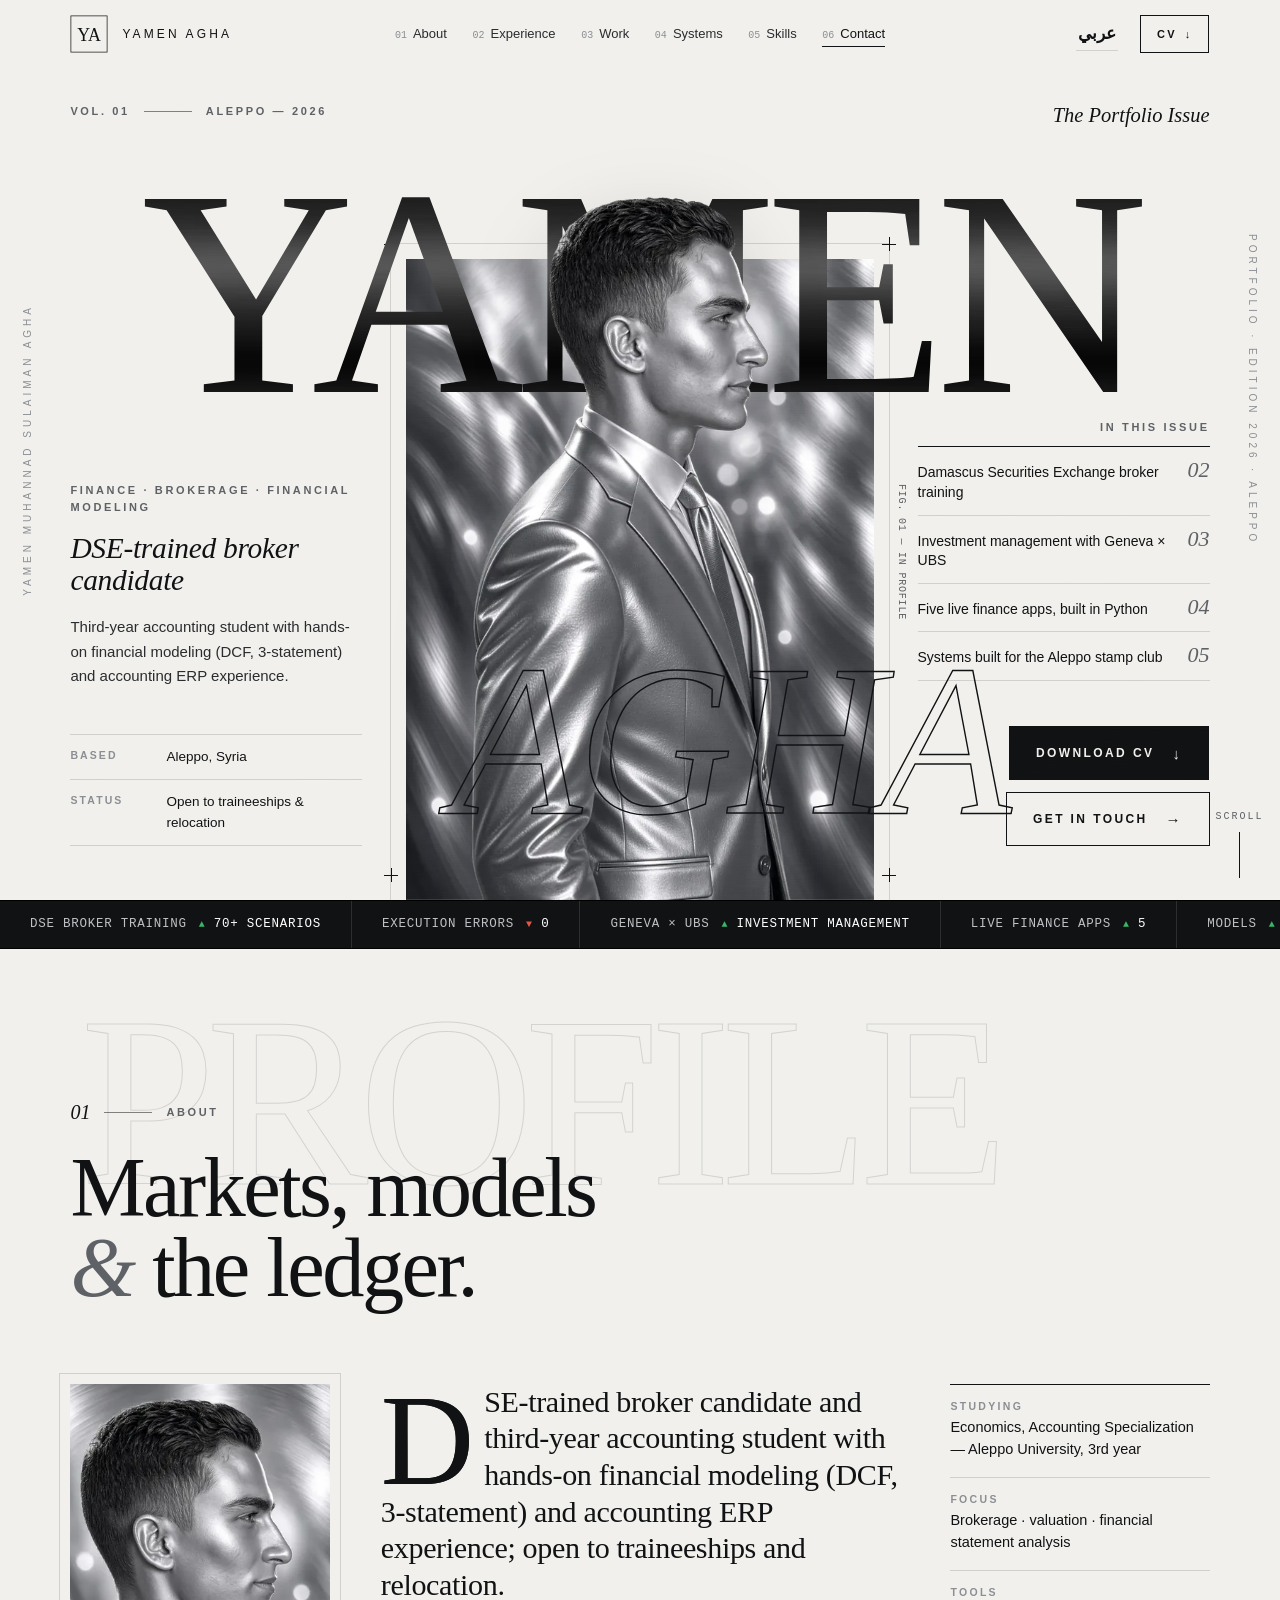
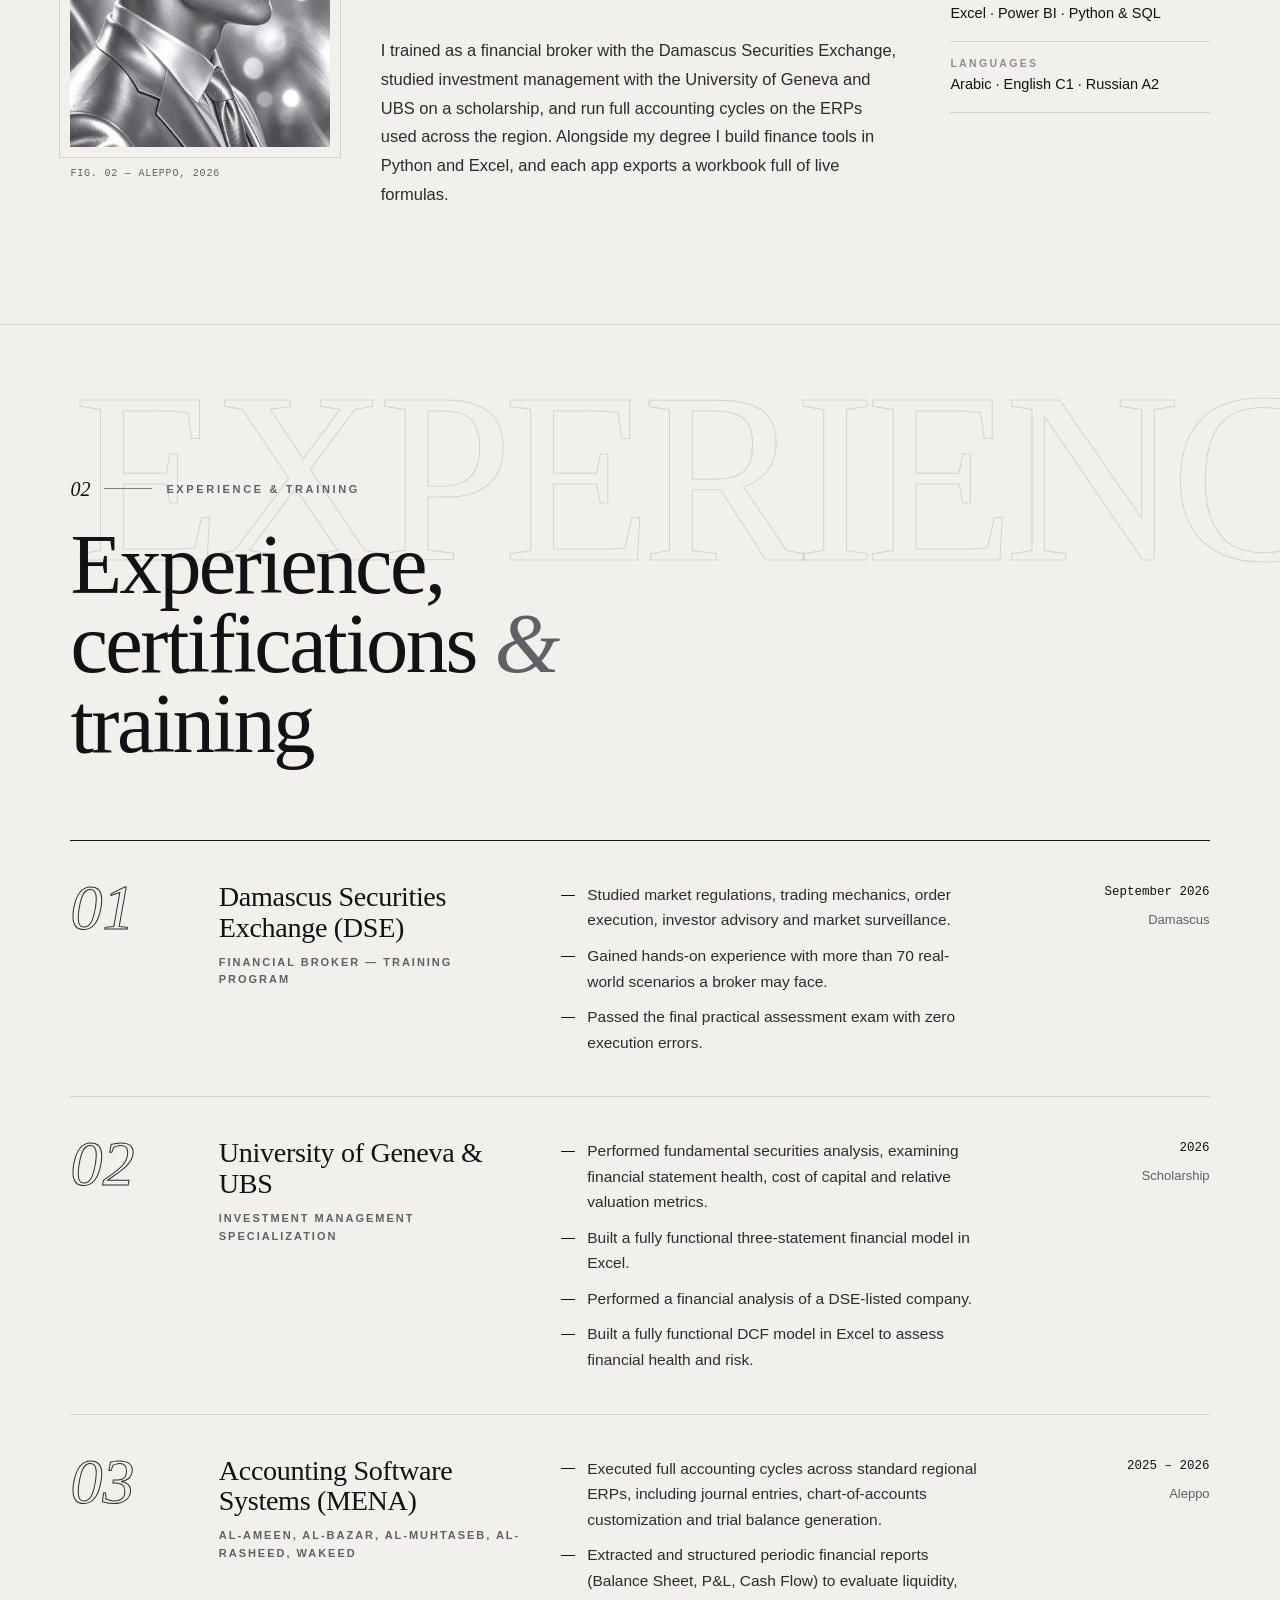
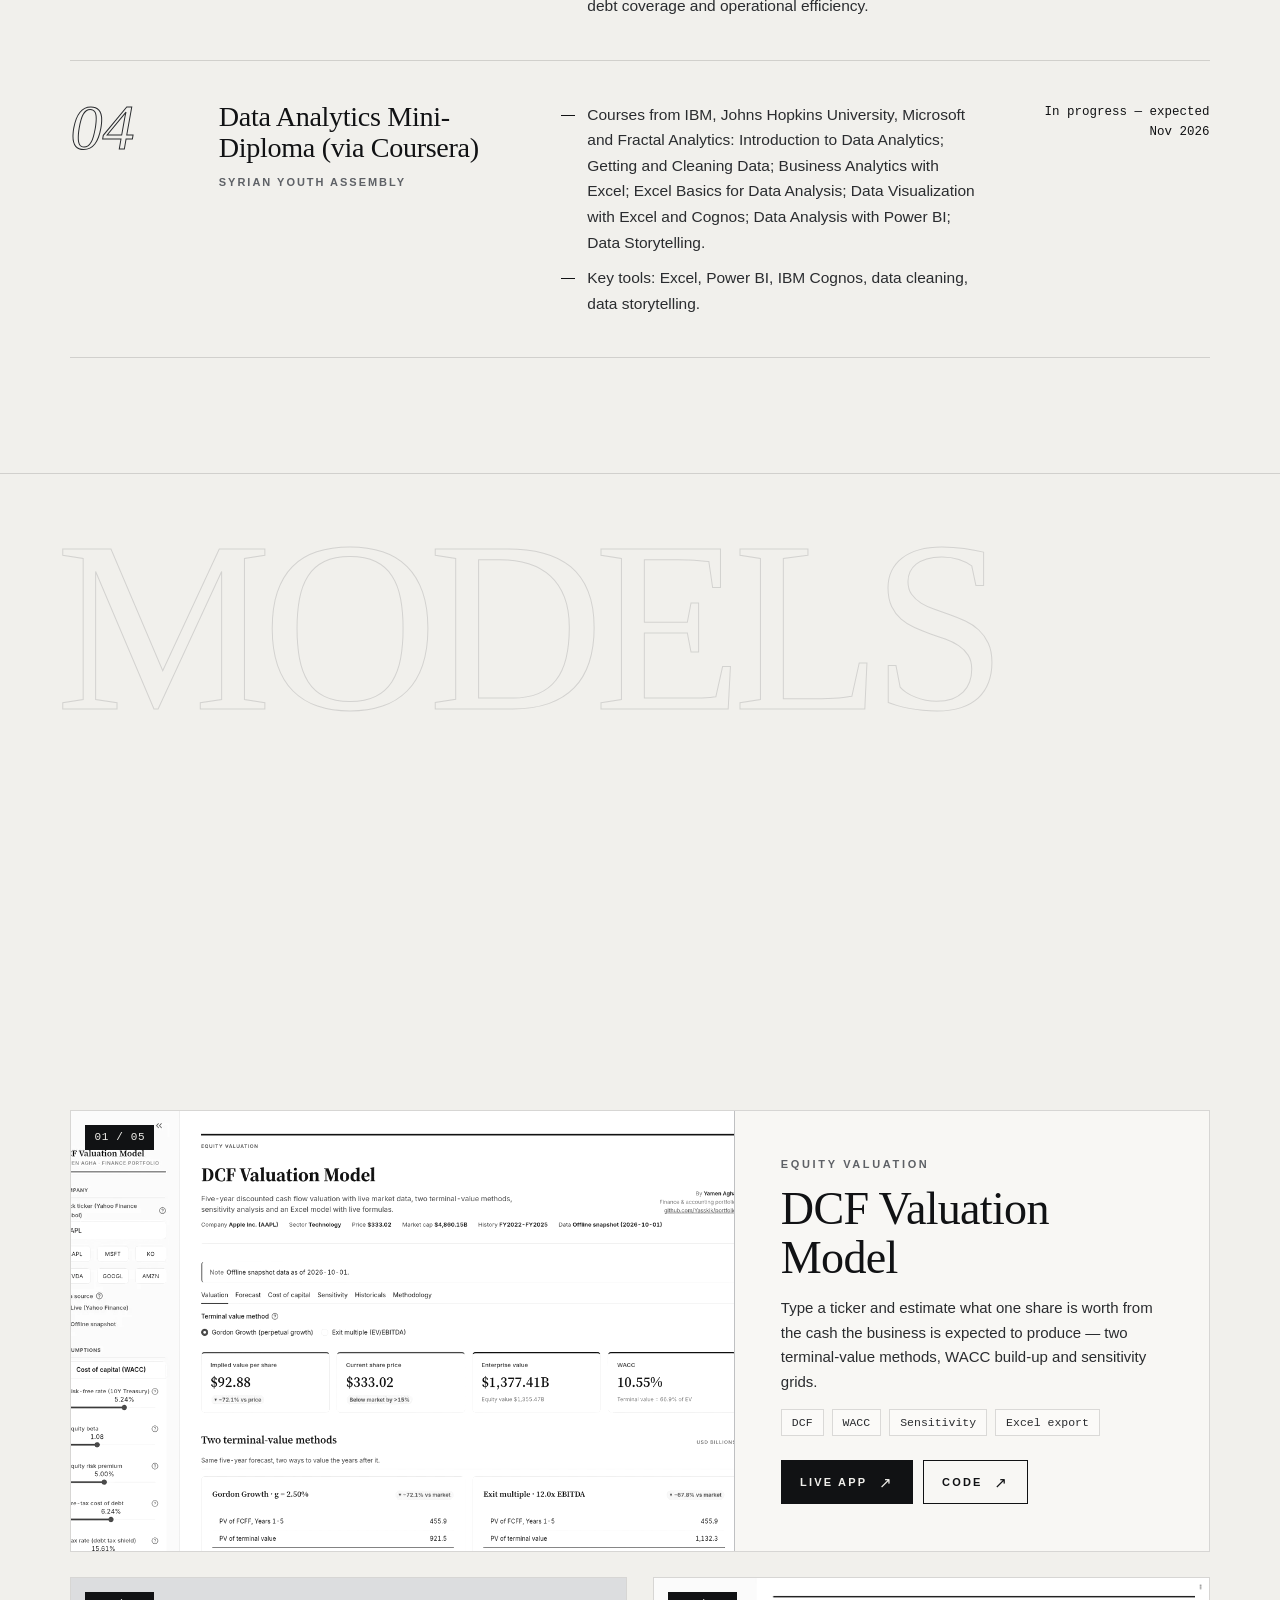
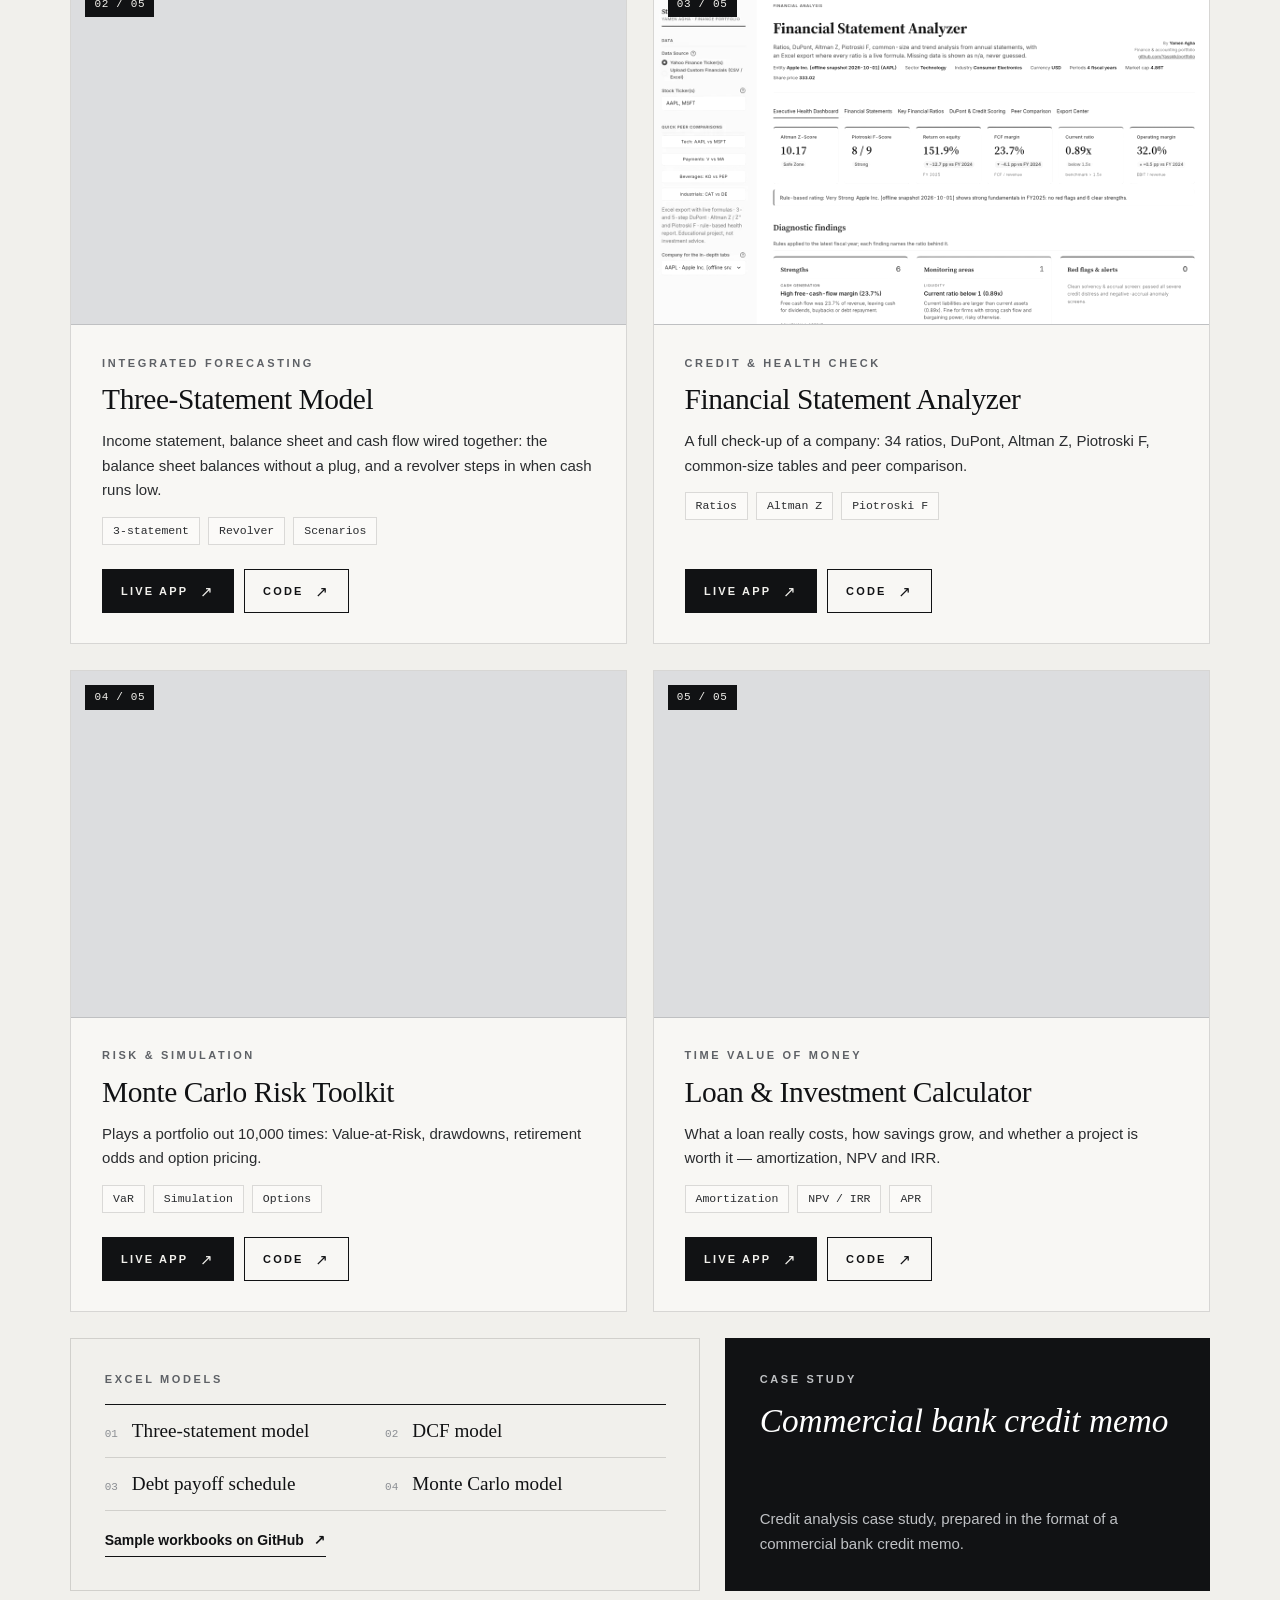
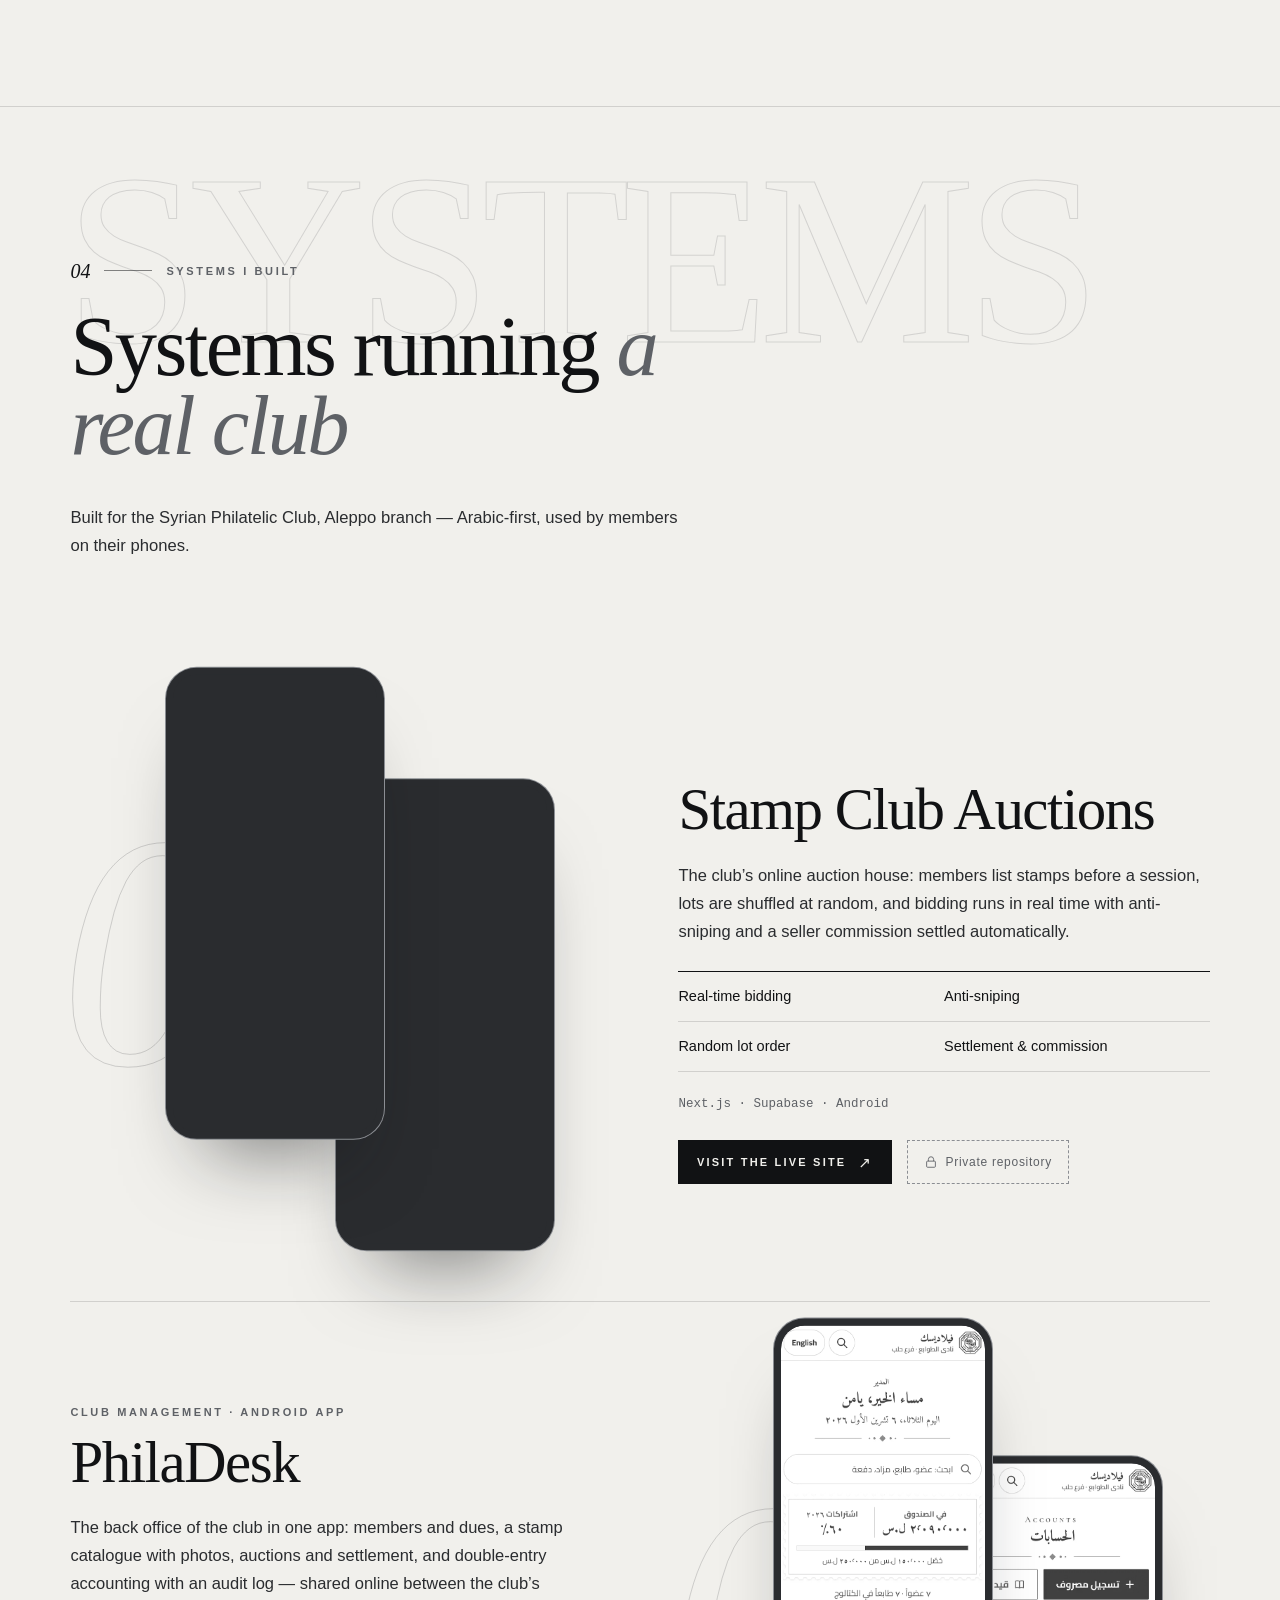
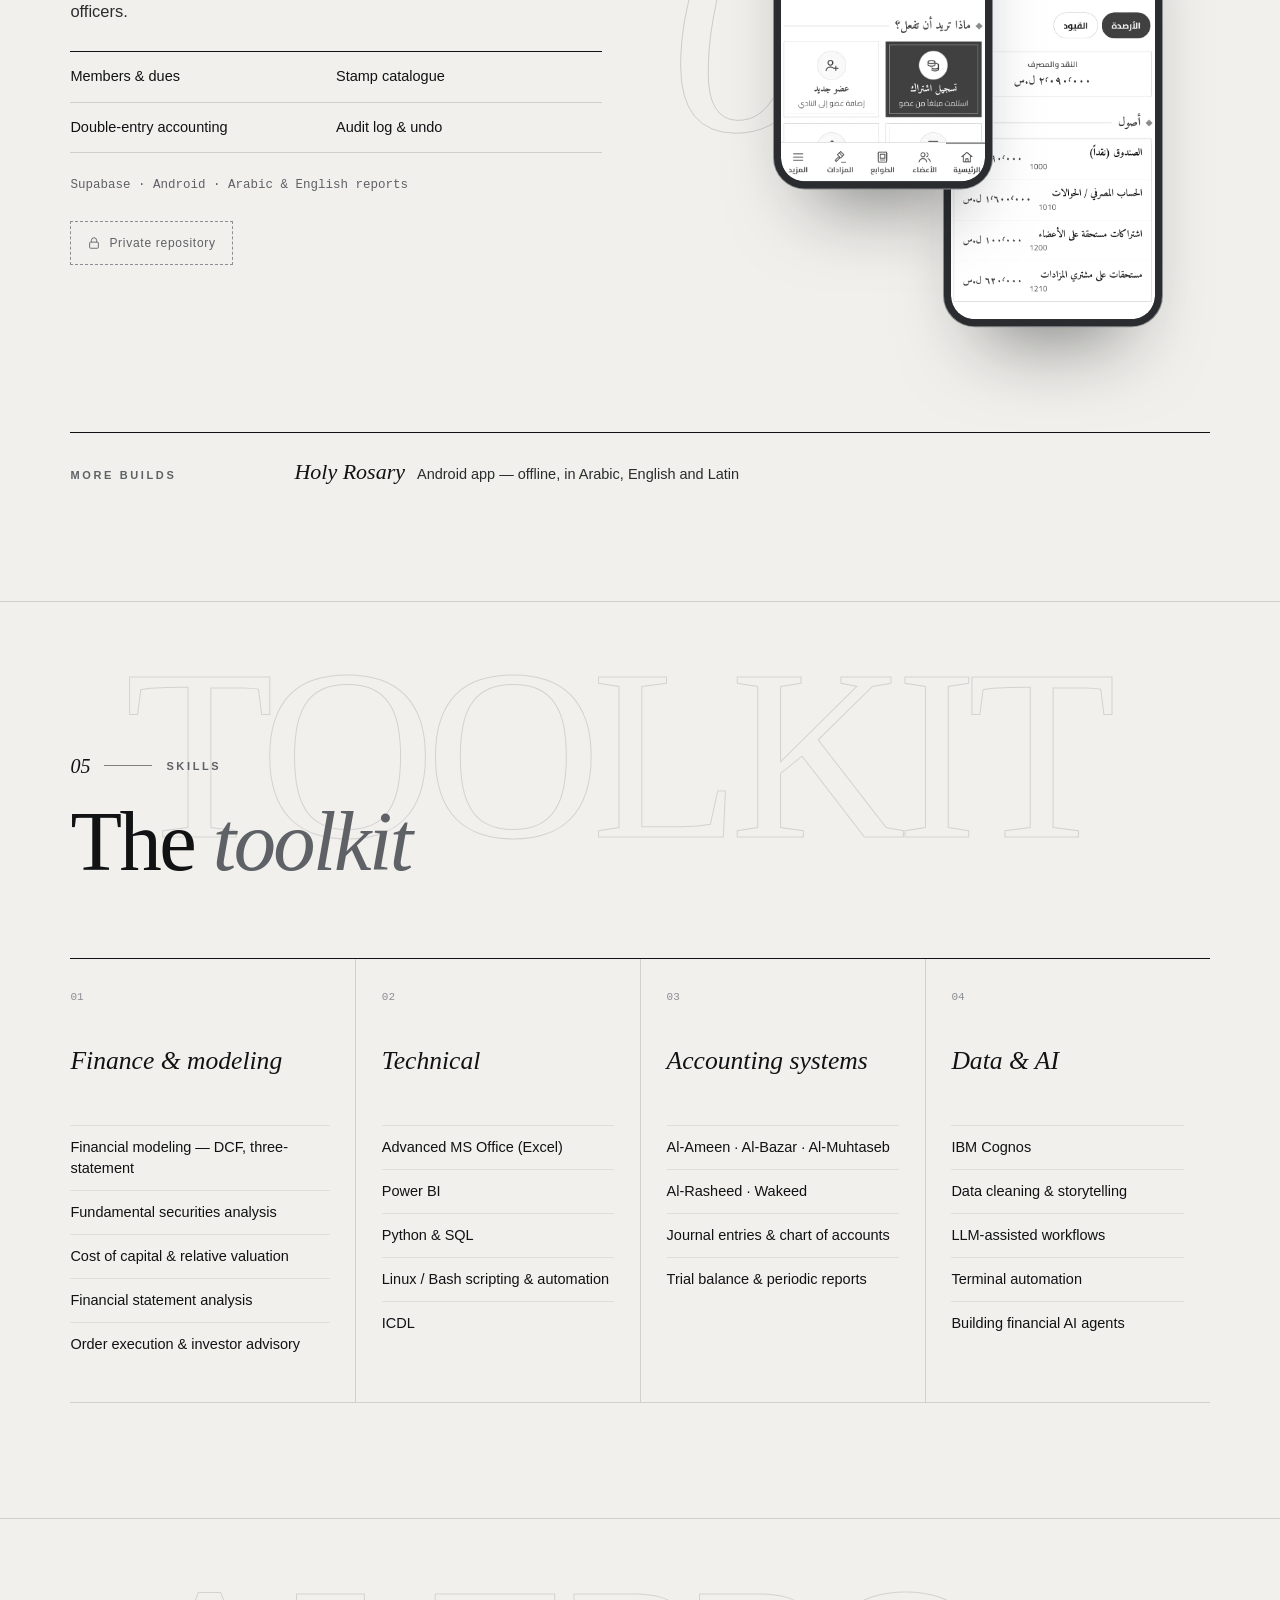
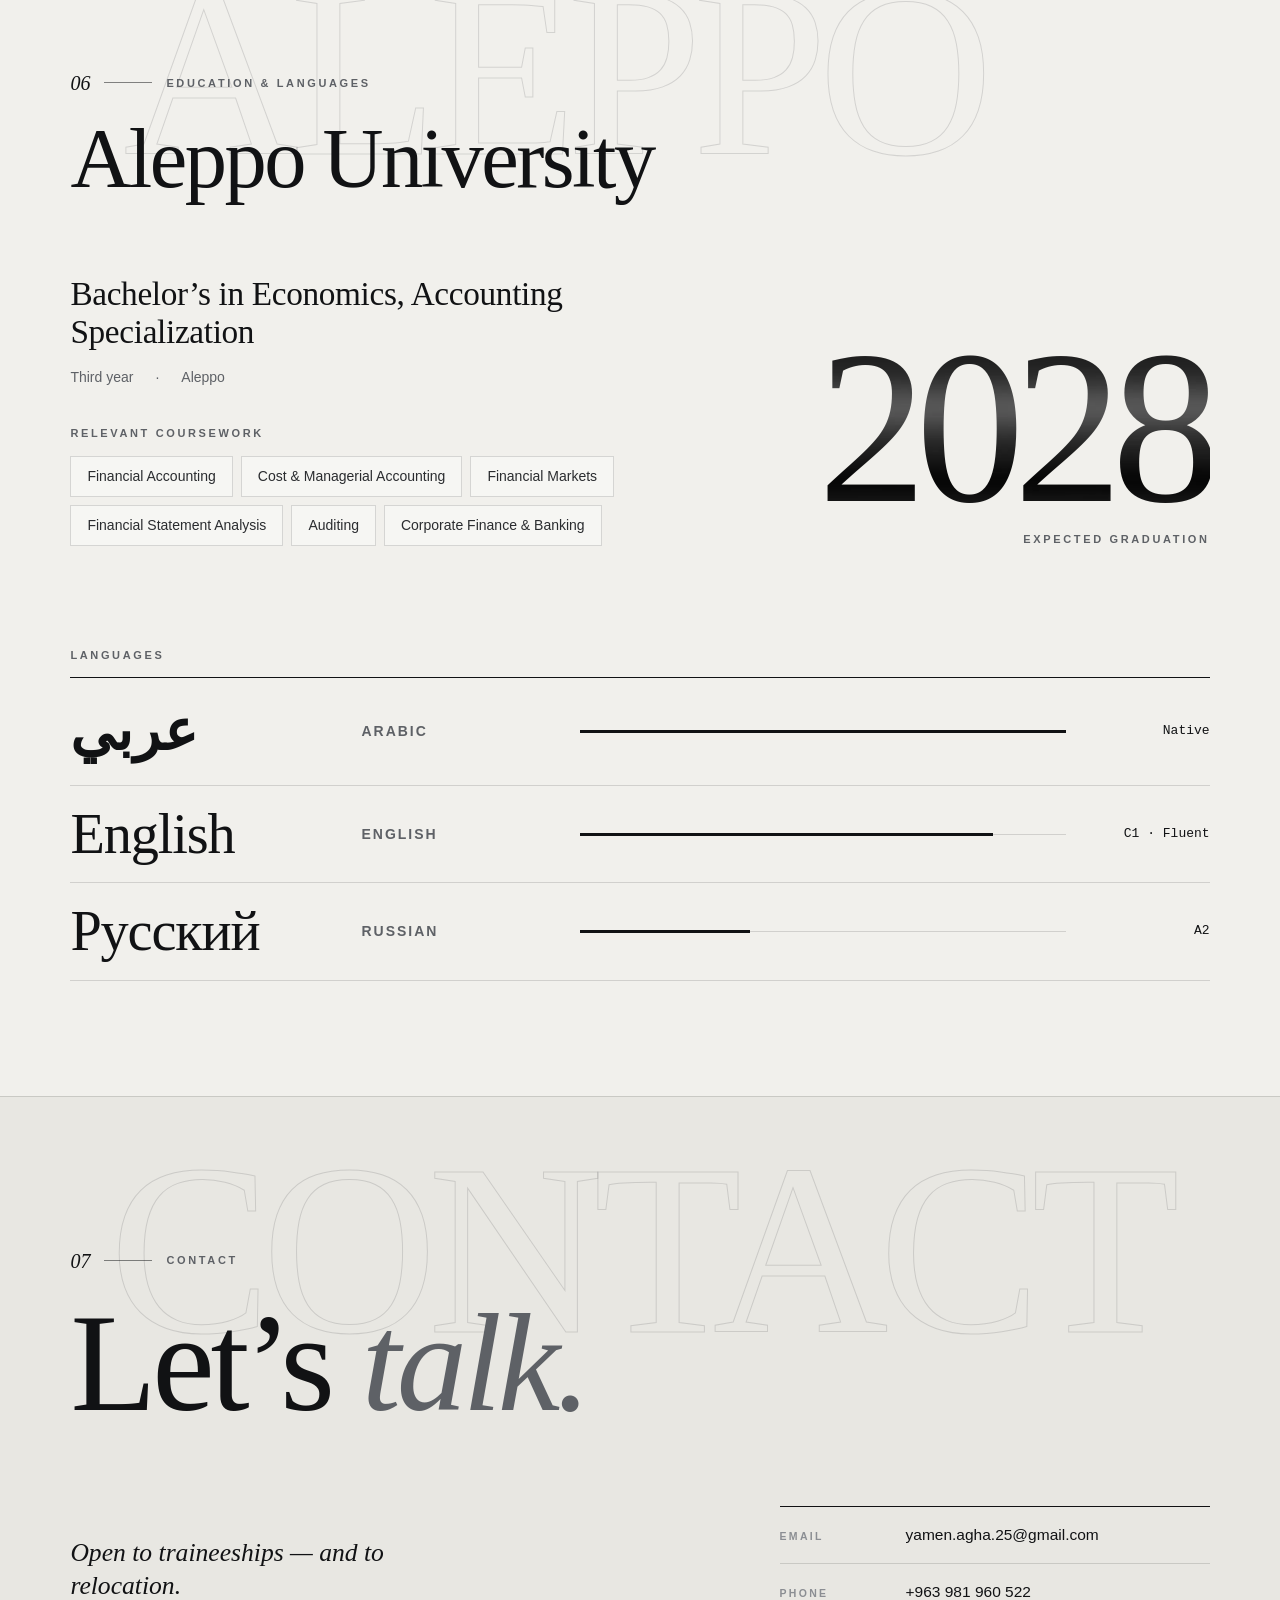
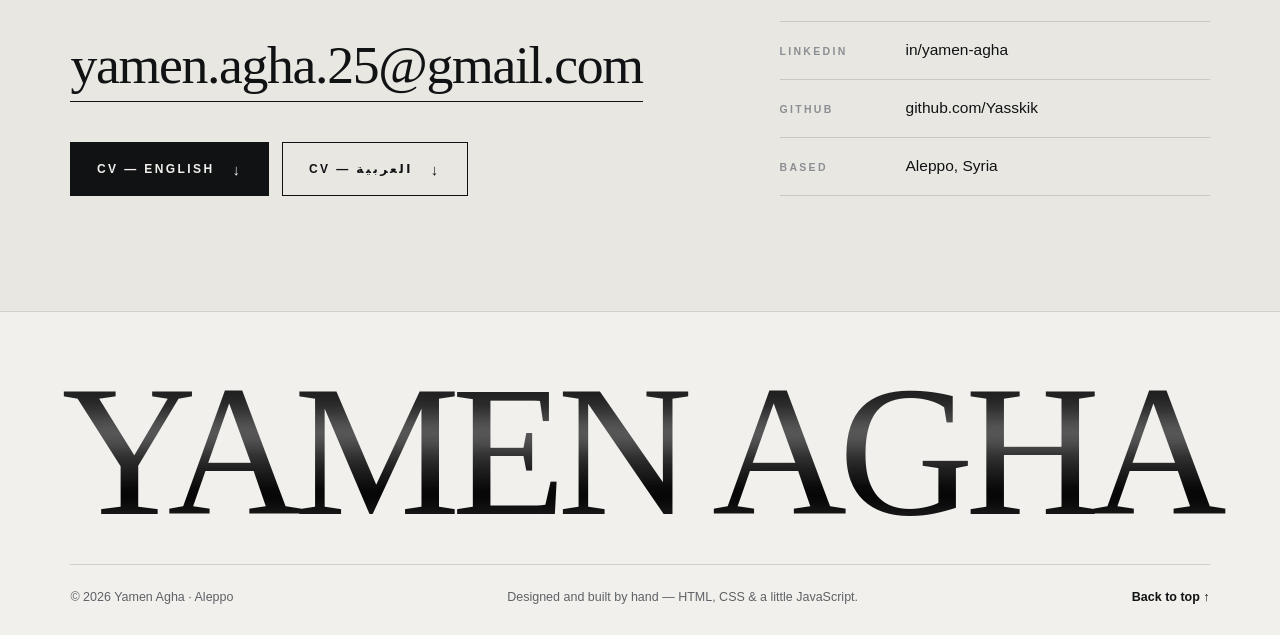
==== commit db600fb2: "Remove Prime Store bot from More builds (EN + AR); refresh previews" ====
--- a/index.html
+++ b/index.html
@@ -376,7 +376,7 @@
   </article>
   <div class="more reveal">
     <p class="label">More builds</p>
-    <ul><li><strong>Holy Rosary</strong><span>Android app — offline, in Arabic, English and Latin</span></li><li><strong>Prime Store bot</strong><span>Telegram ordering bot with admin approvals</span></li></ul>
+    <ul><li><strong>Holy Rosary</strong><span>Android app — offline, in Arabic, English and Latin</span></li></ul>
   </div>
 </section>
 
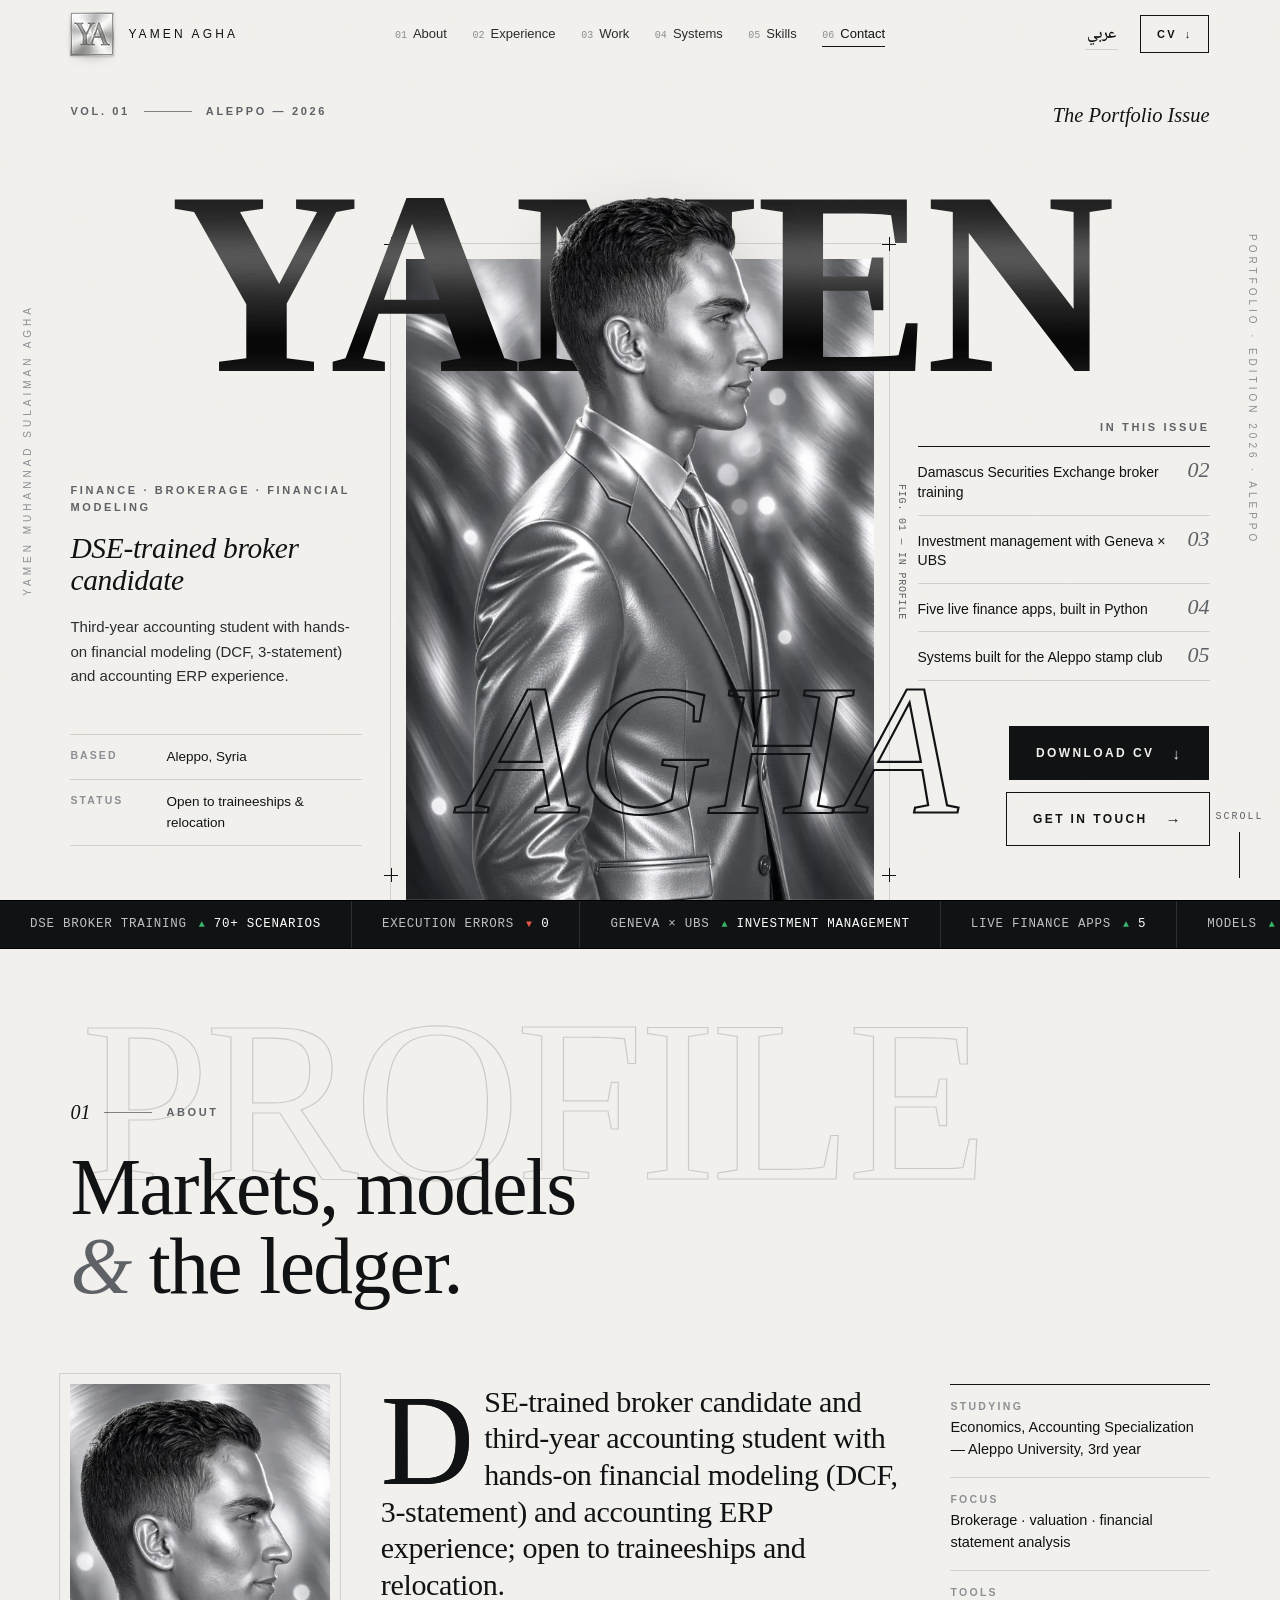
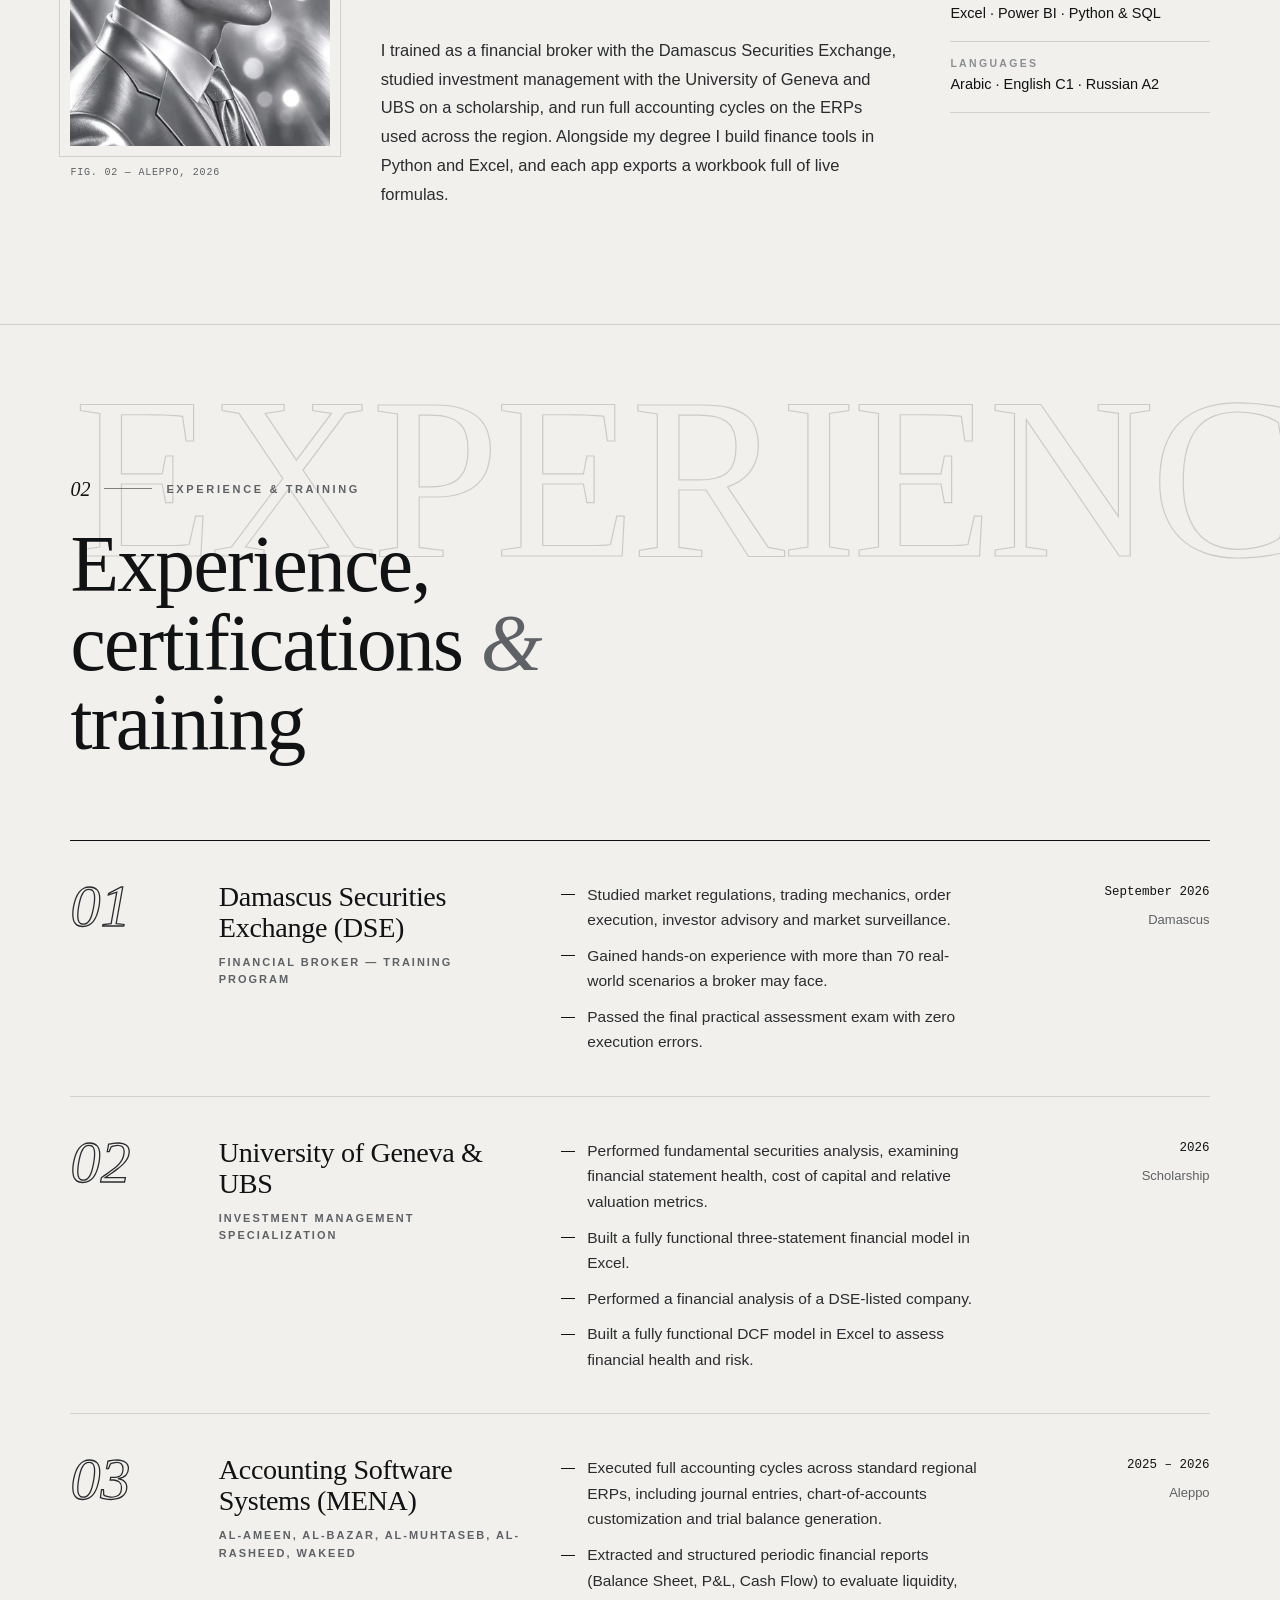
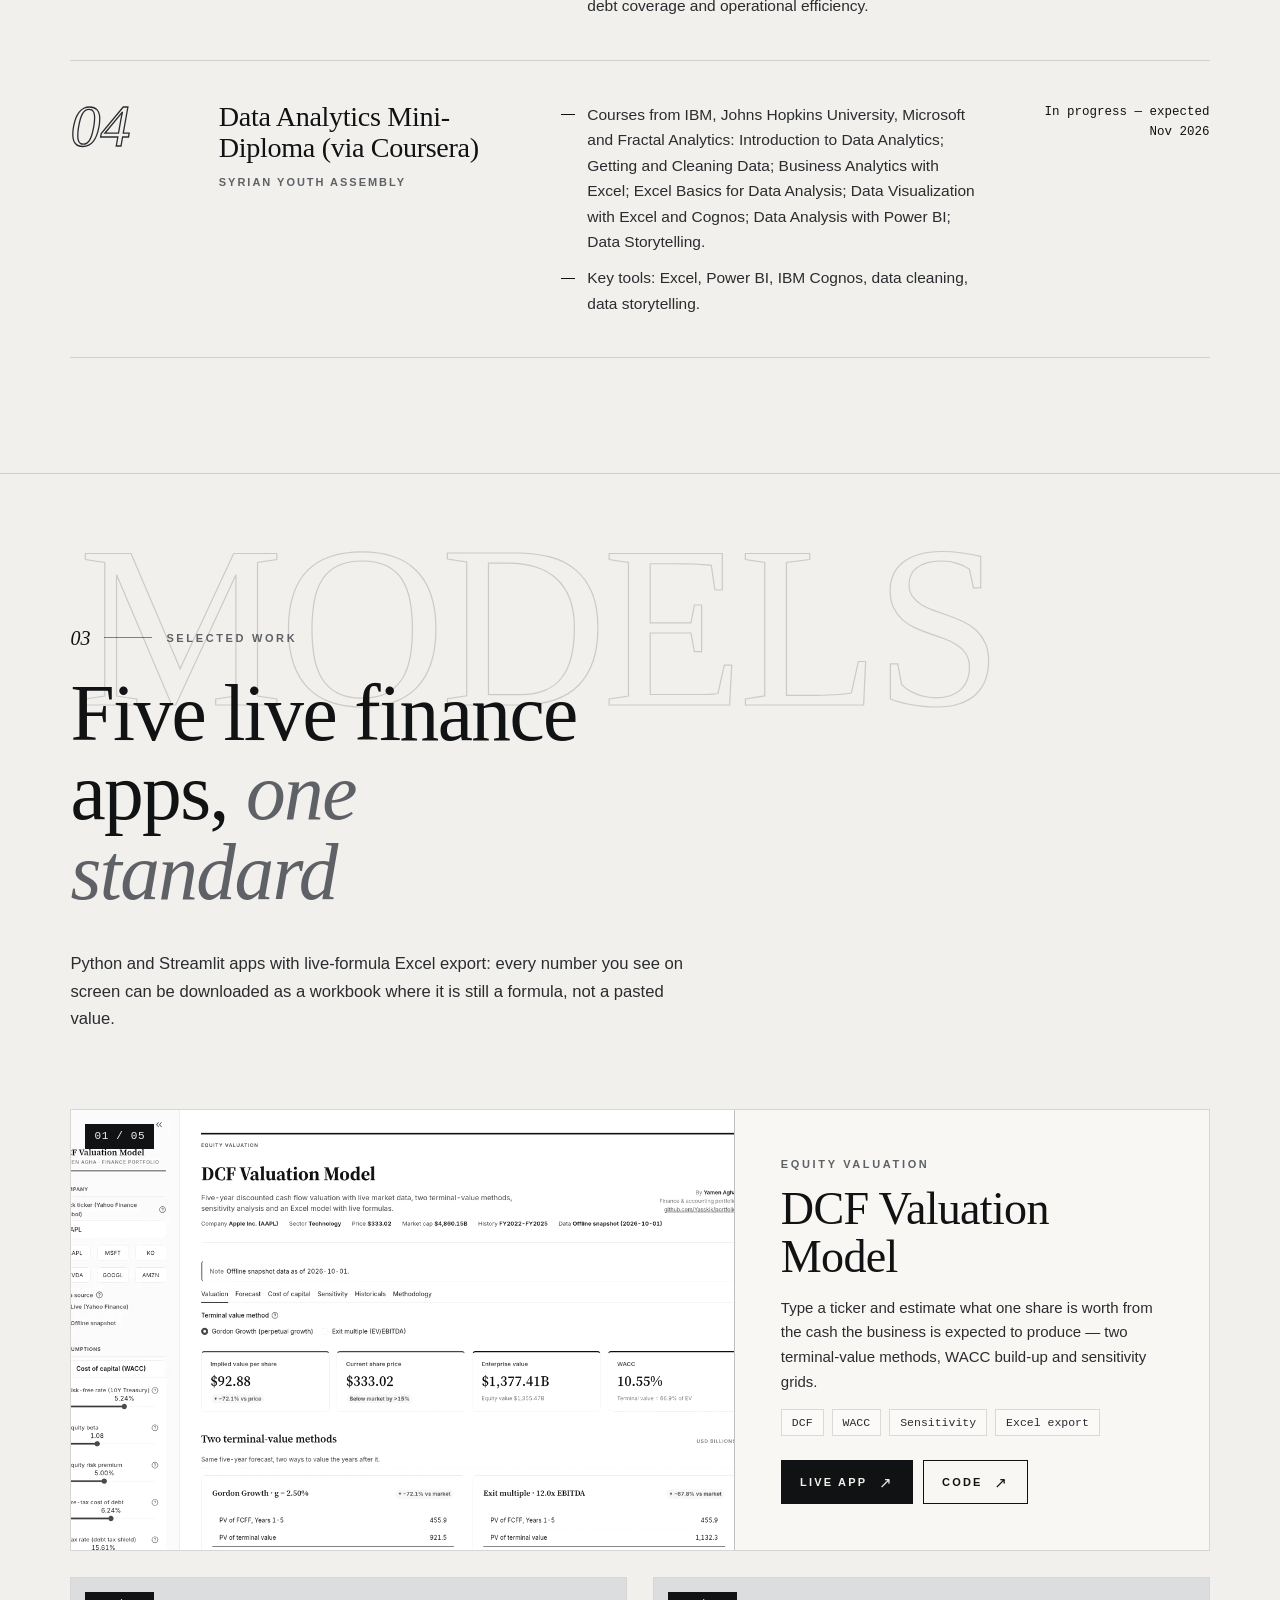
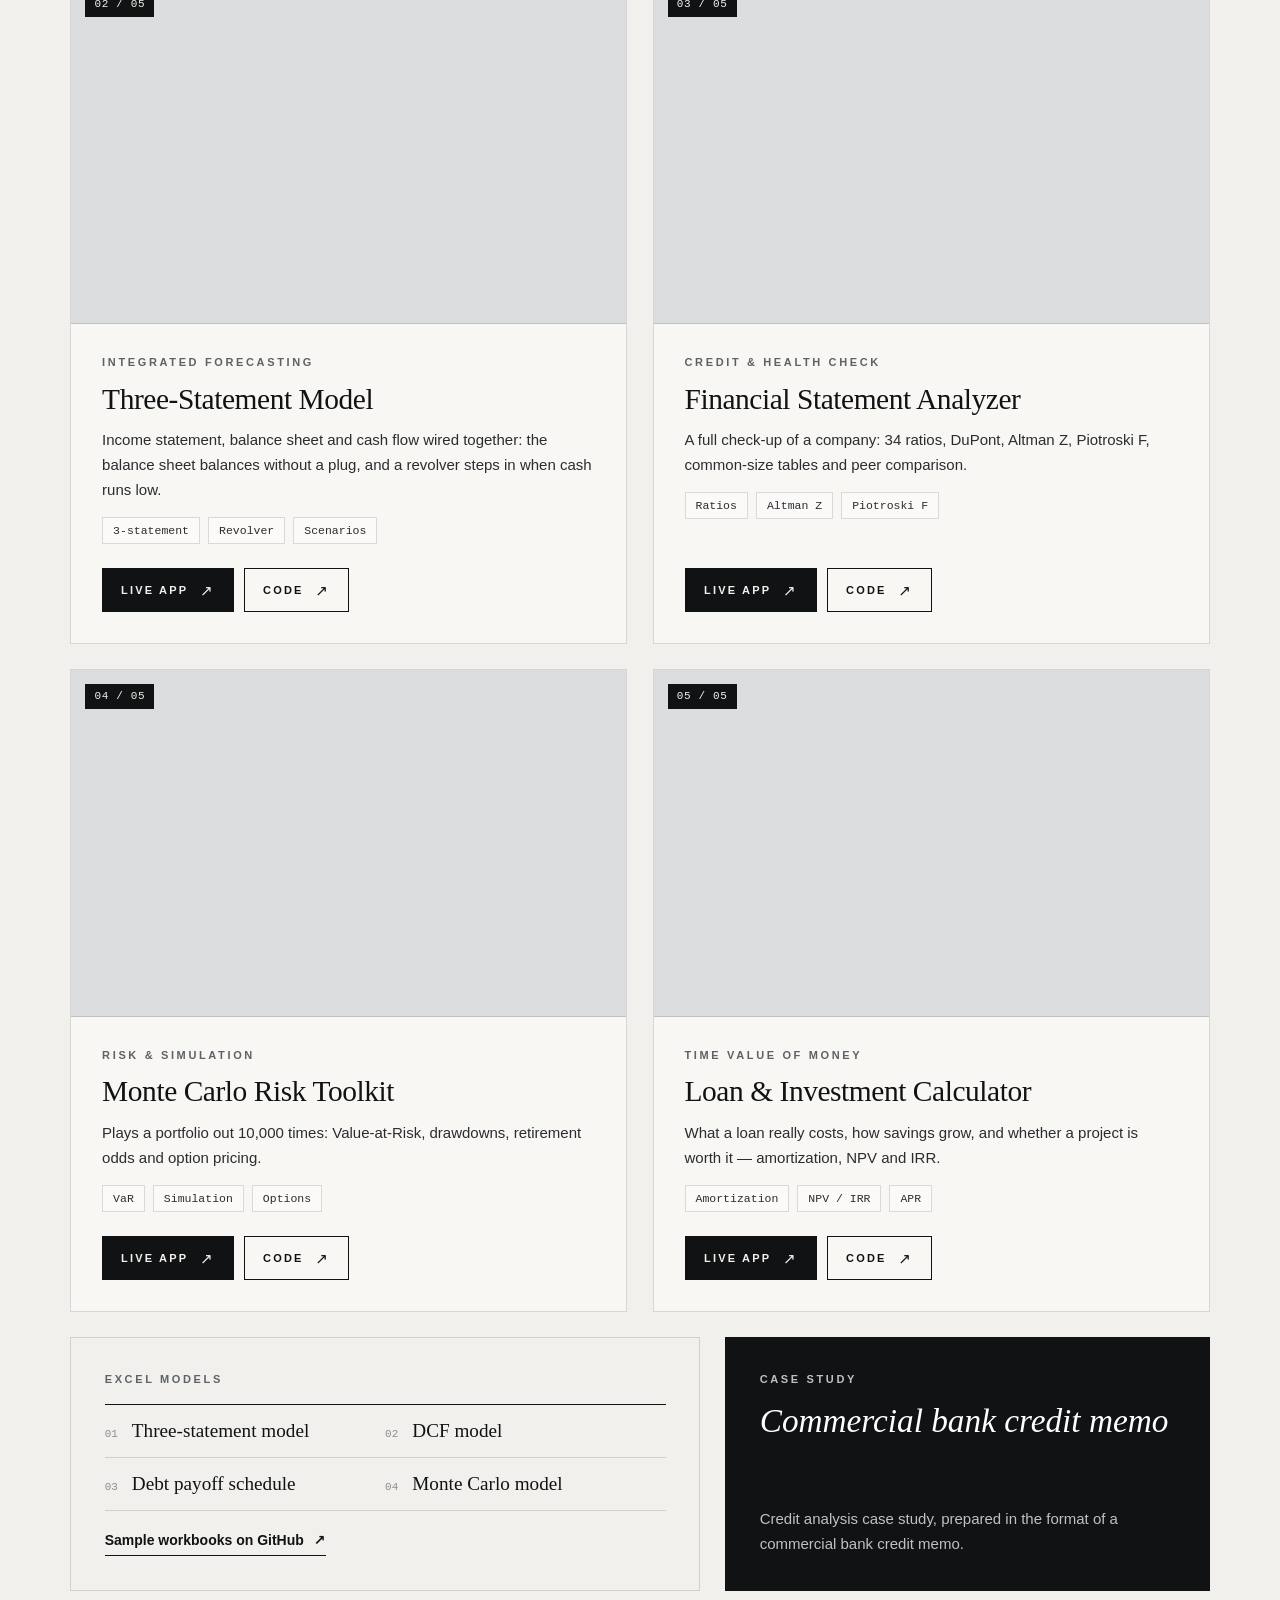
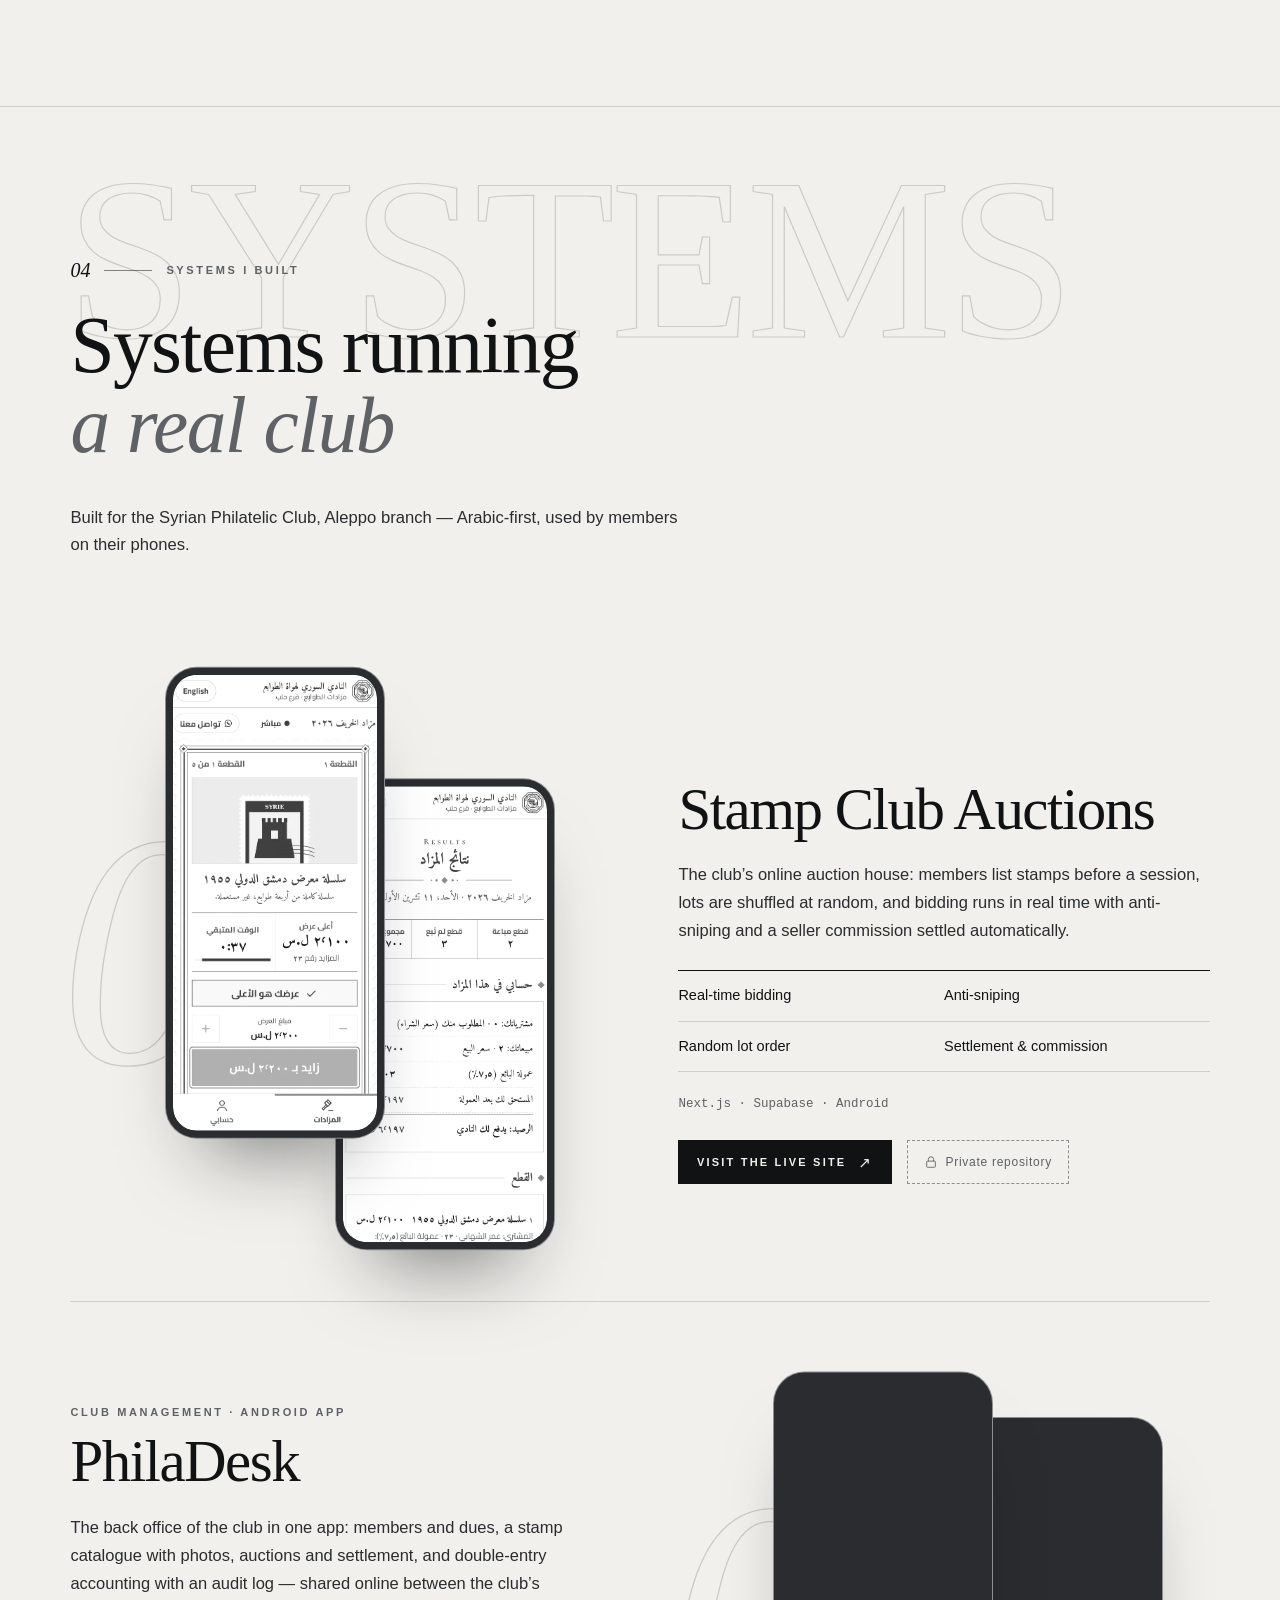
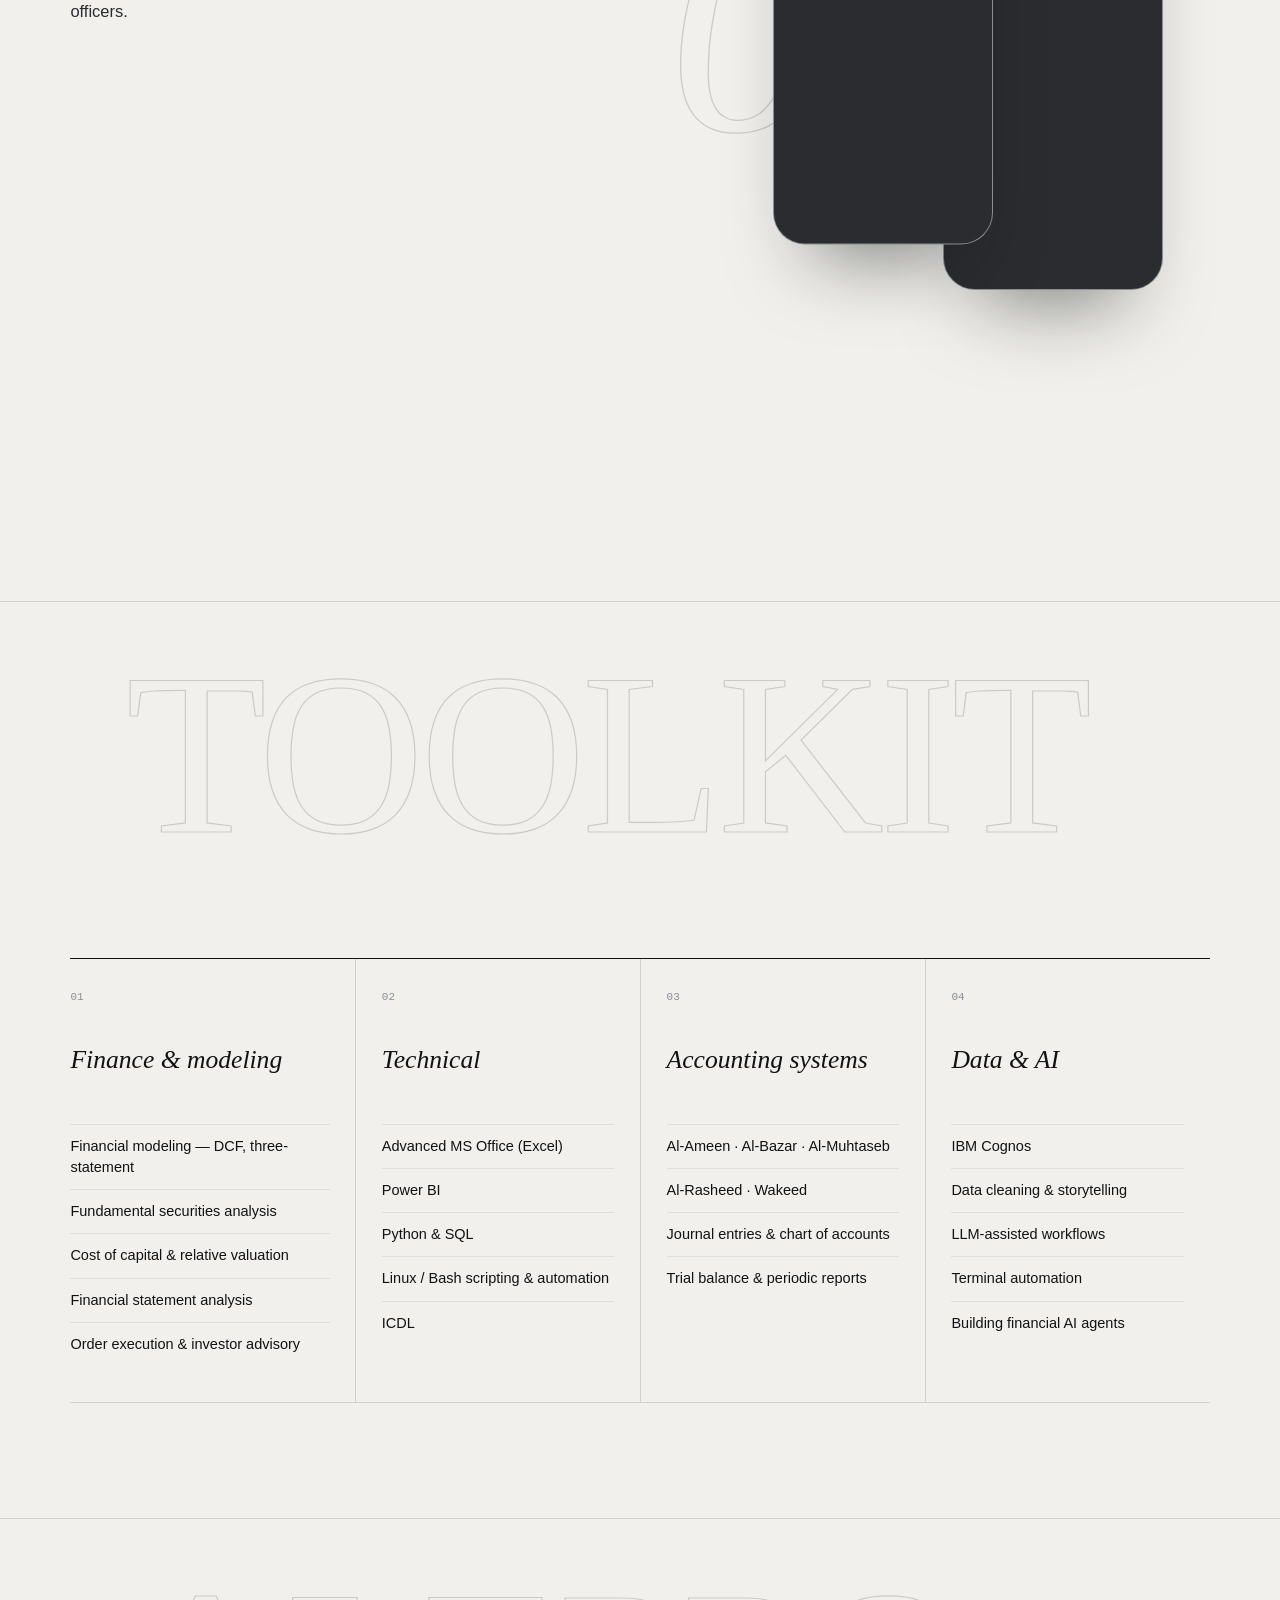
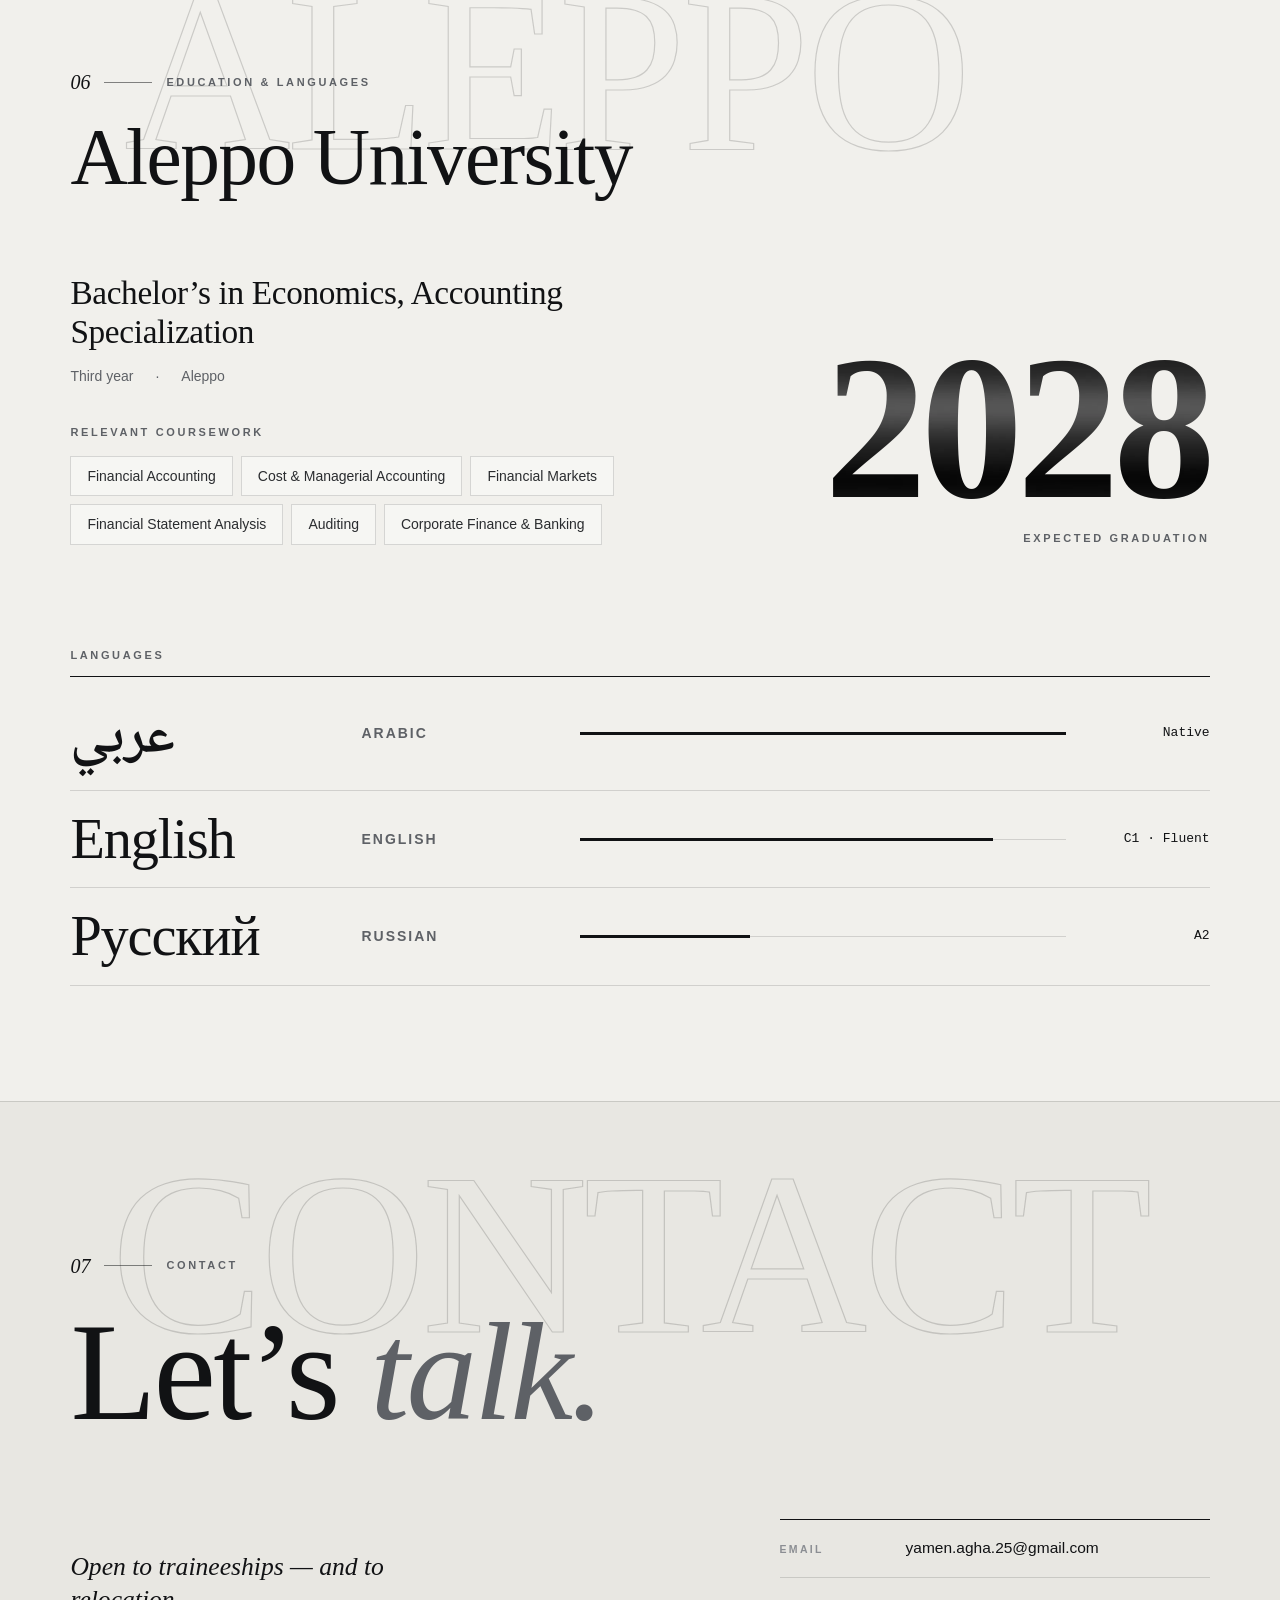
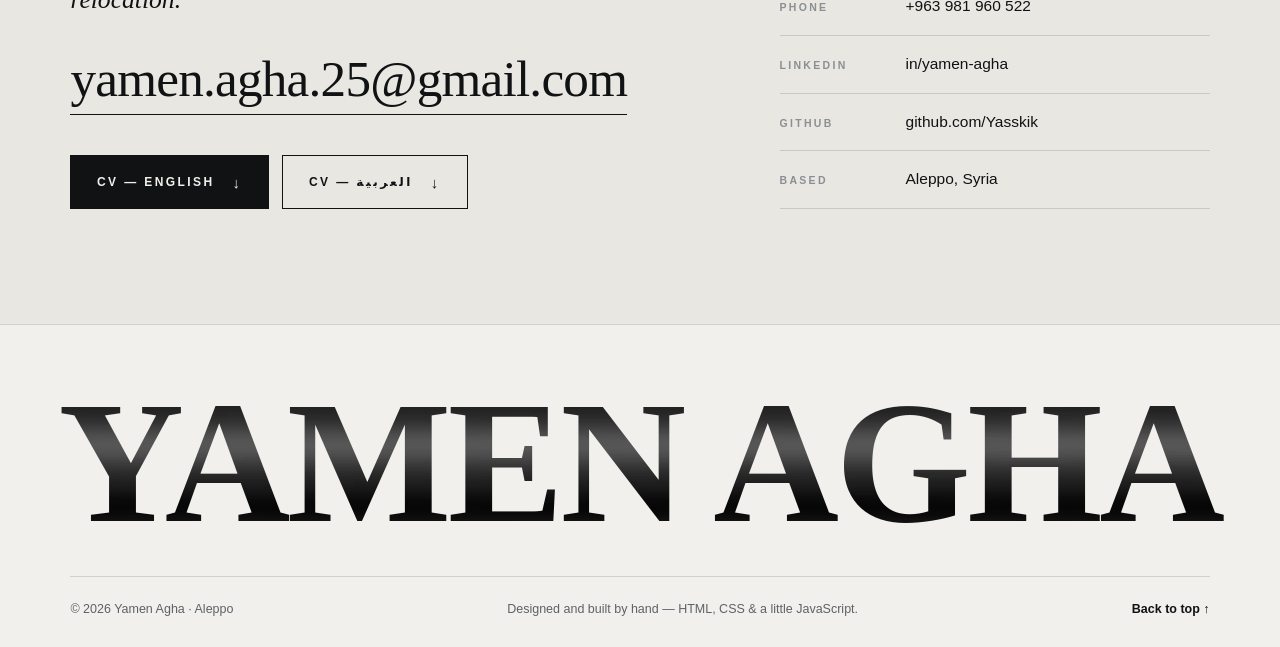
==== commit e7f1f17d: "Silver YA monogram logo + favicon set; Playfair Display replaces Bodoni for readability; calmer Arab" ====
--- a/index.html
+++ b/index.html
@@ -28,12 +28,13 @@
 <meta name="twitter:title" content="Yamen Agha — Finance &amp; Brokerage | Financial Modeling">
 <meta name="twitter:description" content="Yamen Agha — DSE-trained broker candidate and third-year accounting student in Aleppo, Syria. Financial modeling (DCF, three-statement), live finance apps, accounting ERP experience.">
 <meta name="twitter:image" content="https://yasskik.github.io/assets/img/og.jpg">
-<link rel="icon" href="favicon.svg" type="image/svg+xml">
+<link rel="icon" href="favicon.ico" sizes="48x48">
 <link rel="icon" href="assets/img/favicon-32.png" sizes="32x32" type="image/png">
+<link rel="icon" href="assets/img/icon-192.png" sizes="192x192" type="image/png">
 <link rel="apple-touch-icon" href="assets/img/apple-touch-icon.png">
 <link rel="manifest" href="site.webmanifest">
-<link rel="preload" href="assets/fonts/BodoniModa-normal-400-900-latin.woff2" as="font" type="font/woff2" crossorigin>
 <link rel="preload" href="assets/fonts/Manrope-normal-400-700-latin.woff2" as="font" type="font/woff2" crossorigin>
+<link rel="preload" href="assets/fonts/PlayfairDisplay-normal-400-900-latin.woff2" as="font" type="font/woff2" crossorigin>
 <link rel="preload" as="image" href="assets/img/portrait-figure.webp" imagesrcset="assets/img/portrait-figure-640.webp 640w, assets/img/portrait-figure.webp 1008w" imagesizes="(max-width: 760px) 100vw, 560px">
 <link rel="stylesheet" href="assets/css/fonts.css">
 <link rel="stylesheet" href="assets/css/style.css">
@@ -48,7 +49,7 @@
 
 <header class="mast" id="mast">
   <a class="mast__mono" href="#top" aria-label="Yamen Agha — home">
-    <svg viewBox="0 0 64 64" aria-hidden="true"><rect x="1.5" y="1.5" width="61" height="61" fill="none" stroke="currentColor" stroke-width="1.2"/><text x="32" y="43" text-anchor="middle" font-family="Bodoni Moda, Didot, serif" font-size="30" font-weight="500" fill="currentColor">YA</text></svg>
+    <picture><source type="image/webp" srcset="assets/img/logo-44.webp 1x, assets/img/logo-88.webp 2x, assets/img/logo-132.webp 3x"><img src="assets/img/logo-44.png" srcset="assets/img/logo-88.png 2x, assets/img/logo-132.png 3x" width="44" height="44" alt=""></picture>
     <span class="mast__name">Yamen Agha</span>
   </a>
   <nav class="mast__nav" id="nav" aria-label="Primary">
--- a/assets/css/fonts.css
+++ b/assets/css/fonts.css
@@ -1,52 +1,4 @@
 /* Self-hosted Google Fonts (SIL Open Font License) */
-@font-face {
-  font-family: 'Amiri';
-  font-style: normal;
-  font-weight: 400;
-  font-display: swap;
-  src: url(../fonts/Amiri-normal-400-arabic.woff2) format('woff2');
-  unicode-range: U+0600-06FF, U+0750-077F, U+0870-0891, U+0897-08E1, U+08E3-08FF, U+200C-200E, U+2010-2011, U+204F, U+2E41, U+FB50-FDFF, U+FE70-FE74, U+FE76-FEFC, U+102E0-102FB, U+10E60-10E7E, U+10EC2-10EC7, U+10EC9-10EEE, U+10EF0-10EFF, U+1EE00-1EE03, U+1EE05-1EE1F, U+1EE21-1EE22, U+1EE24, U+1EE27, U+1EE29-1EE32, U+1EE34-1EE37, U+1EE39, U+1EE3B, U+1EE42, U+1EE47, U+1EE49, U+1EE4B, U+1EE4D-1EE4F, U+1EE51-1EE52, U+1EE54, U+1EE57, U+1EE59, U+1EE5B, U+1EE5D, U+1EE5F, U+1EE61-1EE62, U+1EE64, U+1EE67-1EE6A, U+1EE6C-1EE72, U+1EE74-1EE77, U+1EE79-1EE7C, U+1EE7E, U+1EE80-1EE89, U+1EE8B-1EE9B, U+1EEA1-1EEA3, U+1EEA5-1EEA9, U+1EEAB-1EEBB, U+1EEF0-1EEF1;
-}
-@font-face {
-  font-family: 'Amiri';
-  font-style: normal;
-  font-weight: 400;
-  font-display: swap;
-  src: url(../fonts/Amiri-normal-400-latin.woff2) format('woff2');
-  unicode-range: U+0000-00FF, U+0131, U+0152-0153, U+02BB-02BC, U+02C6, U+02DA, U+02DC, U+0304, U+0308, U+0329, U+2000-206F, U+20AC, U+2122, U+2191, U+2193, U+2212, U+2215, U+FEFF, U+FFFD;
-}
-@font-face {
-  font-family: 'Amiri';
-  font-style: normal;
-  font-weight: 700;
-  font-display: swap;
-  src: url(../fonts/Amiri-normal-700-arabic.woff2) format('woff2');
-  unicode-range: U+0600-06FF, U+0750-077F, U+0870-0891, U+0897-08E1, U+08E3-08FF, U+200C-200E, U+2010-2011, U+204F, U+2E41, U+FB50-FDFF, U+FE70-FE74, U+FE76-FEFC, U+102E0-102FB, U+10E60-10E7E, U+10EC2-10EC7, U+10EC9-10EEE, U+10EF0-10EFF, U+1EE00-1EE03, U+1EE05-1EE1F, U+1EE21-1EE22, U+1EE24, U+1EE27, U+1EE29-1EE32, U+1EE34-1EE37, U+1EE39, U+1EE3B, U+1EE42, U+1EE47, U+1EE49, U+1EE4B, U+1EE4D-1EE4F, U+1EE51-1EE52, U+1EE54, U+1EE57, U+1EE59, U+1EE5B, U+1EE5D, U+1EE5F, U+1EE61-1EE62, U+1EE64, U+1EE67-1EE6A, U+1EE6C-1EE72, U+1EE74-1EE77, U+1EE79-1EE7C, U+1EE7E, U+1EE80-1EE89, U+1EE8B-1EE9B, U+1EEA1-1EEA3, U+1EEA5-1EEA9, U+1EEAB-1EEBB, U+1EEF0-1EEF1;
-}
-@font-face {
-  font-family: 'Amiri';
-  font-style: normal;
-  font-weight: 700;
-  font-display: swap;
-  src: url(../fonts/Amiri-normal-700-latin.woff2) format('woff2');
-  unicode-range: U+0000-00FF, U+0131, U+0152-0153, U+02BB-02BC, U+02C6, U+02DA, U+02DC, U+0304, U+0308, U+0329, U+2000-206F, U+20AC, U+2122, U+2191, U+2193, U+2212, U+2215, U+FEFF, U+FFFD;
-}
-@font-face {
-  font-family: 'Bodoni Moda';
-  font-style: italic;
-  font-weight: 400 900;
-  font-display: swap;
-  src: url(../fonts/BodoniModa-italic-400-900-latin.woff2) format('woff2');
-  unicode-range: U+0000-00FF, U+0131, U+0152-0153, U+02BB-02BC, U+02C6, U+02DA, U+02DC, U+0304, U+0308, U+0329, U+2000-206F, U+20AC, U+2122, U+2191, U+2193, U+2212, U+2215, U+FEFF, U+FFFD;
-}
-@font-face {
-  font-family: 'Bodoni Moda';
-  font-style: normal;
-  font-weight: 400 900;
-  font-display: swap;
-  src: url(../fonts/BodoniModa-normal-400-900-latin.woff2) format('woff2');
-  unicode-range: U+0000-00FF, U+0131, U+0152-0153, U+02BB-02BC, U+02C6, U+02DA, U+02DC, U+0304, U+0308, U+0329, U+2000-206F, U+20AC, U+2122, U+2191, U+2193, U+2212, U+2215, U+FEFF, U+FFFD;
-}
 @font-face {
   font-family: 'IBM Plex Sans Arabic';
   font-style: normal;
@@ -54,14 +6,6 @@
   font-display: swap;
   src: url(../fonts/IBMPlexSansArabic-normal-400-arabic.woff2) format('woff2');
   unicode-range: U+0600-06FF, U+0750-077F, U+0870-0891, U+0897-08E1, U+08E3-08FF, U+200C-200E, U+2010-2011, U+204F, U+2E41, U+FB50-FDFF, U+FE70-FE74, U+FE76-FEFC, U+102E0-102FB, U+10E60-10E7E, U+10EC2-10EC7, U+10EC9-10EEE, U+10EF0-10EFF, U+1EE00-1EE03, U+1EE05-1EE1F, U+1EE21-1EE22, U+1EE24, U+1EE27, U+1EE29-1EE32, U+1EE34-1EE37, U+1EE39, U+1EE3B, U+1EE42, U+1EE47, U+1EE49, U+1EE4B, U+1EE4D-1EE4F, U+1EE51-1EE52, U+1EE54, U+1EE57, U+1EE59, U+1EE5B, U+1EE5D, U+1EE5F, U+1EE61-1EE62, U+1EE64, U+1EE67-1EE6A, U+1EE6C-1EE72, U+1EE74-1EE77, U+1EE79-1EE7C, U+1EE7E, U+1EE80-1EE89, U+1EE8B-1EE9B, U+1EEA1-1EEA3, U+1EEA5-1EEA9, U+1EEAB-1EEBB, U+1EEF0-1EEF1;
-}
-@font-face {
-  font-family: 'IBM Plex Sans Arabic';
-  font-style: normal;
-  font-weight: 400;
-  font-display: swap;
-  src: url(../fonts/IBMPlexSansArabic-normal-400-latin.woff2) format('woff2');
-  unicode-range: U+0000-00FF, U+0131, U+0152-0153, U+02BB-02BC, U+02C6, U+02DA, U+02DC, U+0304, U+0308, U+0329, U+2000-206F, U+20AC, U+2122, U+2191, U+2193, U+2212, U+2215, U+FEFF, U+FFFD;
 }
 @font-face {
   font-family: 'IBM Plex Sans Arabic';
@@ -74,26 +18,10 @@
 @font-face {
   font-family: 'IBM Plex Sans Arabic';
   font-style: normal;
-  font-weight: 500;
-  font-display: swap;
-  src: url(../fonts/IBMPlexSansArabic-normal-500-latin.woff2) format('woff2');
-  unicode-range: U+0000-00FF, U+0131, U+0152-0153, U+02BB-02BC, U+02C6, U+02DA, U+02DC, U+0304, U+0308, U+0329, U+2000-206F, U+20AC, U+2122, U+2191, U+2193, U+2212, U+2215, U+FEFF, U+FFFD;
-}
-@font-face {
-  font-family: 'IBM Plex Sans Arabic';
-  font-style: normal;
   font-weight: 600;
   font-display: swap;
   src: url(../fonts/IBMPlexSansArabic-normal-600-arabic.woff2) format('woff2');
   unicode-range: U+0600-06FF, U+0750-077F, U+0870-0891, U+0897-08E1, U+08E3-08FF, U+200C-200E, U+2010-2011, U+204F, U+2E41, U+FB50-FDFF, U+FE70-FE74, U+FE76-FEFC, U+102E0-102FB, U+10E60-10E7E, U+10EC2-10EC7, U+10EC9-10EEE, U+10EF0-10EFF, U+1EE00-1EE03, U+1EE05-1EE1F, U+1EE21-1EE22, U+1EE24, U+1EE27, U+1EE29-1EE32, U+1EE34-1EE37, U+1EE39, U+1EE3B, U+1EE42, U+1EE47, U+1EE49, U+1EE4B, U+1EE4D-1EE4F, U+1EE51-1EE52, U+1EE54, U+1EE57, U+1EE59, U+1EE5B, U+1EE5D, U+1EE5F, U+1EE61-1EE62, U+1EE64, U+1EE67-1EE6A, U+1EE6C-1EE72, U+1EE74-1EE77, U+1EE79-1EE7C, U+1EE7E, U+1EE80-1EE89, U+1EE8B-1EE9B, U+1EEA1-1EEA3, U+1EEA5-1EEA9, U+1EEAB-1EEBB, U+1EEF0-1EEF1;
-}
-@font-face {
-  font-family: 'IBM Plex Sans Arabic';
-  font-style: normal;
-  font-weight: 600;
-  font-display: swap;
-  src: url(../fonts/IBMPlexSansArabic-normal-600-latin.woff2) format('woff2');
-  unicode-range: U+0000-00FF, U+0131, U+0152-0153, U+02BB-02BC, U+02C6, U+02DA, U+02DC, U+0304, U+0308, U+0329, U+2000-206F, U+20AC, U+2122, U+2191, U+2193, U+2212, U+2215, U+FEFF, U+FFFD;
 }
 @font-face {
   font-family: 'JetBrains Mono';
@@ -120,10 +48,34 @@
   unicode-range: U+0000-00FF, U+0131, U+0152-0153, U+02BB-02BC, U+02C6, U+02DA, U+02DC, U+0304, U+0308, U+0329, U+2000-206F, U+20AC, U+2122, U+2191, U+2193, U+2212, U+2215, U+FEFF, U+FFFD;
 }
 @font-face {
+  font-family: 'Noto Naskh Arabic';
+  font-style: normal;
+  font-weight: 400 700;
+  font-display: swap;
+  src: url(../fonts/NotoNaskhArabic-normal-400-700-arabic.woff2) format('woff2');
+  unicode-range: U+0600-06FF, U+0750-077F, U+0870-0891, U+0897-08E1, U+08E3-08FF, U+200C-200E, U+2010-2011, U+204F, U+2E41, U+FB50-FDFF, U+FE70-FE74, U+FE76-FEFC, U+102E0-102FB, U+10E60-10E7E, U+10EC2-10EC7, U+10EC9-10EEE, U+10EF0-10EFF, U+1EE00-1EE03, U+1EE05-1EE1F, U+1EE21-1EE22, U+1EE24, U+1EE27, U+1EE29-1EE32, U+1EE34-1EE37, U+1EE39, U+1EE3B, U+1EE42, U+1EE47, U+1EE49, U+1EE4B, U+1EE4D-1EE4F, U+1EE51-1EE52, U+1EE54, U+1EE57, U+1EE59, U+1EE5B, U+1EE5D, U+1EE5F, U+1EE61-1EE62, U+1EE64, U+1EE67-1EE6A, U+1EE6C-1EE72, U+1EE74-1EE77, U+1EE79-1EE7C, U+1EE7E, U+1EE80-1EE89, U+1EE8B-1EE9B, U+1EEA1-1EEA3, U+1EEA5-1EEA9, U+1EEAB-1EEBB, U+1EEF0-1EEF1;
+}
+@font-face {
+  font-family: 'Playfair Display';
+  font-style: italic;
+  font-weight: 400 900;
+  font-display: swap;
+  src: url(../fonts/PlayfairDisplay-italic-400-900-latin.woff2) format('woff2');
+  unicode-range: U+0000-00FF, U+0131, U+0152-0153, U+02BB-02BC, U+02C6, U+02DA, U+02DC, U+0304, U+0308, U+0329, U+2000-206F, U+20AC, U+2122, U+2191, U+2193, U+2212, U+2215, U+FEFF, U+FFFD;
+}
+@font-face {
   font-family: 'Playfair Display';
   font-style: normal;
-  font-weight: 400;
+  font-weight: 400 900;
   font-display: swap;
-  src: url(../fonts/PlayfairDisplay-normal-400-cyrillic.woff2) format('woff2');
+  src: url(../fonts/PlayfairDisplay-normal-400-900-cyrillic.woff2) format('woff2');
   unicode-range: U+0301, U+0400-045F, U+0490-0491, U+04B0-04B1, U+2116;
 }
+@font-face {
+  font-family: 'Playfair Display';
+  font-style: normal;
+  font-weight: 400 900;
+  font-display: swap;
+  src: url(../fonts/PlayfairDisplay-normal-400-900-latin.woff2) format('woff2');
+  unicode-range: U+0000-00FF, U+0131, U+0152-0153, U+02BB-02BC, U+02C6, U+02DA, U+02DC, U+0304, U+0308, U+0329, U+2000-206F, U+20AC, U+2122, U+2191, U+2193, U+2212, U+2215, U+FEFF, U+FFFD;
+}
--- a/assets/css/style.css
+++ b/assets/css/style.css
@@ -19,7 +19,8 @@
   --up: #1E8449;
   --down: #C0392B;
 
-  --serif: "Bodoni Moda", "Playfair Display", Didot, "Bodoni 72", "Times New Roman", serif;
+  --display: "Playfair Display", Georgia, "Times New Roman", serif;   /* Latin display face, both pages */
+  --serif: var(--display);
   --sans: "Manrope", "Helvetica Neue", Arial, system-ui, sans-serif;
   --mono: "JetBrains Mono", ui-monospace, "SFMono-Regular", Menlo, monospace;
 
@@ -30,7 +31,7 @@
   --brushed-light: url("../img/brushed-silver.webp");
 }
 .lang-ar {
-  --serif: "Amiri", "Bodoni Moda", serif;
+  --serif: "Noto Naskh Arabic", "Playfair Display", serif;
   --sans: "IBM Plex Sans Arabic", "Manrope", Tahoma, sans-serif;
 }
 
@@ -41,6 +42,7 @@
 body {
   margin: 0; background: var(--pearl); color: var(--ink);
   font: 400 16px/1.6 var(--sans); font-feature-settings: "ss01", "cv11";
+  font-variant-numeric: lining-nums;
   -webkit-font-smoothing: antialiased; text-rendering: optimizeLegibility;
   overflow-x: clip;
 }
@@ -110,9 +112,9 @@
 }
 .mast.is-scrolled { border-bottom-color: var(--hair); background: rgba(241, 240, 236, .9); }
 .mast__mono { display: inline-flex; align-items: center; gap: 14px; justify-self: start; }
-.mast__mono svg { width: 38px; height: 38px; color: var(--ink); }
+.mast__mono img { width: 44px; height: 44px; flex: 0 0 auto; box-shadow: 0 1px 2px rgba(17,18,20,.18), 0 6px 14px -8px rgba(17,18,20,.35); }
 .mast__name { font: 500 12px/1 var(--sans); letter-spacing: .26em; text-transform: uppercase; }
-.lang-ar .mast__name { letter-spacing: .12em; }
+.lang-ar .mast__name { letter-spacing: 0; font-size: 14px; }
 .mast__nav ol { display: flex; gap: clamp(14px, 2vw, 34px); }
 .mast__nav a { display: inline-flex; align-items: baseline; gap: 6px; font: 500 13px/1 var(--sans); position: relative; padding: 8px 0; color: var(--graphite); }
 .lang-ar .mast__nav a { font-size: 15px; }
@@ -123,7 +125,7 @@
 .mast__drawer-foot { display: none; }
 .mast__right { justify-self: end; display: flex; align-items: center; gap: 22px; }
 .mast__lang { font: 600 13px/1 var(--sans); padding: 8px 2px; border-bottom: 1px solid var(--hair); }
-.mast__lang:lang(ar) { font-family: "Amiri", serif; font-size: 17px; font-weight: 700; }
+.mast__lang:lang(ar) { font-family: "Noto Naskh Arabic", serif; font-size: 16px; font-weight: 600; }
 .mast__cv { display: inline-flex; gap: 8px; align-items: center; height: 38px; padding: 0 16px; border: 1px solid var(--ink); font: 600 11px/1 var(--sans); letter-spacing: .2em; text-transform: uppercase; transition: background-color .3s, color .3s; }
 .lang-ar .mast__cv { letter-spacing: 0; font-size: 13px; }
 .mast__cv:hover { background: var(--ink); color: var(--pearl); }
@@ -158,29 +160,27 @@
 
 .hero__name {
   position: absolute; z-index: 2; white-space: nowrap; pointer-events: none; text-align: center;
-  font-family: var(--serif); line-height: .78; letter-spacing: -.035em;
+  font-family: var(--display); line-height: .8; letter-spacing: -.02em; direction: ltr;
   inset-inline: -120cqw;
 }
 .hero__name--back {
-  top: 13.2cqh; font-size: 63cqw; font-weight: 500;
+  top: 13.2cqh; font-size: 56cqw; font-weight: 600;
   color: var(--graphite);
   background: var(--brushed-dark) var(--sheen, 50%) 50% / 140% 100%;
   -webkit-background-clip: text; background-clip: text; -webkit-text-fill-color: transparent;
 }
 .hero__name--front {
-  z-index: 4; bottom: 9cqh; font-size: 46cqw; font-style: italic; font-weight: 400; letter-spacing: -.02em;
-  color: transparent; -webkit-text-fill-color: transparent; -webkit-text-stroke: 1.4px var(--ink);
-  text-indent: 38cqw;
+  z-index: 4; bottom: 9cqh; font-size: 40cqw; font-style: italic; font-weight: 500; letter-spacing: -.01em;
+  color: transparent; -webkit-text-fill-color: transparent; -webkit-text-stroke: 2.2px var(--ink);
+  text-indent: 30cqw;
+}
+.lang-ar .hero__name--front { text-indent: 0;
 }
 .hero__fig {
   position: absolute; z-index: 5; right: -32px; top: 50%; writing-mode: vertical-rl; font: 500 10px/1 var(--mono); letter-spacing: .08em; color: var(--steel-d); text-transform: uppercase;
 }
 .lang-ar .hero__fig { font-family: var(--sans); font-size: 12px; letter-spacing: 0; right: auto; left: -32px; }
 
-/* Arabic display name (Amiri) needs its own metrics */
-.lang-ar .hero__name { letter-spacing: 0; line-height: 1.1; font-family: "Amiri", serif; font-weight: 700; }
-.lang-ar .hero__name--back { top: -4cqh; font-size: 82cqw; }
-.lang-ar .hero__name--front { bottom: 1cqh; font-size: 48cqw; font-style: normal; text-indent: 0; -webkit-text-fill-color: var(--paper); -webkit-text-stroke: 1px var(--ink); inset-inline: auto; left: -150cqw; right: -90cqw; }
 
 /* side columns */
 .hero__col { position: relative; z-index: 3; display: flex; flex-direction: column; justify-content: space-between; padding: clamp(28px, 4vh, 48px) 0 clamp(36px, 6vh, 64px); min-width: 0; }
@@ -189,20 +189,20 @@
 .hero__intro { margin-top: auto; margin-bottom: clamp(24px, 5vh, 56px); max-width: 360px; }
 .hero__kicker { font: 600 11px/1.5 var(--sans); letter-spacing: .24em; text-transform: uppercase; color: var(--steel-d); margin-bottom: 18px; }
 .lang-ar .hero__kicker { letter-spacing: 0; font-size: 14px; }
-.hero__role { font: italic 400 clamp(26px, 2.3vw, 38px)/1.08 var(--serif); letter-spacing: -.01em; margin-bottom: 18px; }
-.lang-ar .hero__role { font-style: normal; font-weight: 700; line-height: 1.35; font-size: clamp(24px, 2vw, 32px); }
+.hero__role { font: italic 500 clamp(26px, 2.3vw, 38px)/1.08 var(--serif); letter-spacing: -.01em; margin-bottom: 18px; }
+.lang-ar .hero__role { font-style: normal; font-weight: 600; line-height: 1.55; font-size: clamp(22px, 1.8vw, 28px); }
 .hero__lede { font-size: 15px; line-height: 1.65; color: var(--graphite); }
 .hero__facts { display: grid; gap: 0; border-top: 1px solid var(--hair); max-width: 360px; }
 .hero__facts div { display: grid; grid-template-columns: 84px 1fr; gap: 12px; padding: 11px 0; border-bottom: 1px solid var(--hair); font-size: 13.5px; }
 .hero__facts dt { font: 600 10.5px/1.9 var(--sans); letter-spacing: .2em; text-transform: uppercase; color: var(--steel); }
 .lang-ar .hero__facts dt { letter-spacing: 0; font-size: 13px; line-height: 1.6; }
-.hero__issue-title { font: italic 400 clamp(20px, 1.6vw, 26px)/1.1 var(--serif); }
-.lang-ar .hero__issue-title { font-style: normal; font-weight: 700; }
+.hero__issue-title { font: italic 500 clamp(20px, 1.6vw, 26px)/1.1 var(--serif); }
+.lang-ar .hero__issue-title { font-style: normal; font-weight: 600; }
 .hero__contents { margin-top: auto; margin-bottom: clamp(24px, 5vh, 52px); width: min(100%, 340px); }
 .hero__contents .label { padding-bottom: 12px; border-bottom: 1px solid var(--ink); }
 .hero__contents li a { display: grid; grid-template-columns: 1fr auto; gap: 16px; align-items: baseline; padding: 12px 0; border-bottom: 1px solid var(--hair); font-size: 14px; line-height: 1.4; text-align: start; transition: padding .4s var(--ease); }
 .hero__contents li a:hover { padding-inline-start: 8px; }
-.hero__contents .num { order: 2; font: italic 400 22px/1 var(--serif); color: var(--steel-d); }
+.hero__contents .num { order: 2; font: italic 500 22px/1 var(--serif); color: var(--steel-d); }
 .hero__cta { display: flex; flex-wrap: wrap; gap: 12px; justify-content: flex-end; }
 
 .hero__rail { position: absolute; top: 0; bottom: 0; z-index: 3; display: flex; align-items: center; pointer-events: none; }
@@ -253,14 +253,14 @@
 .sec-head { position: relative; margin-bottom: clamp(48px, 6vw, 96px); max-width: 1280px; }
 .sec-head__ghost {
   position: absolute; z-index: 0; top: -.5em; inset-inline-start: -.06em; pointer-events: none; user-select: none;
-  font: 400 clamp(110px, 19vw, 330px)/1 "Bodoni Moda", serif; letter-spacing: -.04em; white-space: nowrap;
-  color: transparent; -webkit-text-stroke: 1px rgba(17, 18, 20, .13);
+  font: 500 clamp(110px, 18vw, 310px)/1 var(--display); letter-spacing: -.02em; white-space: nowrap; direction: ltr;
+  color: transparent; -webkit-text-stroke: 1.2px rgba(17, 18, 20, .17);
 }
 .sec-head__meta { position: relative; display: flex; align-items: center; gap: 14px; margin-bottom: 26px; }
-.sec-head__no { font: italic 400 20px/1 var(--serif); }
-.sec-head__title { position: relative; font: 400 clamp(44px, 6.6vw, 112px)/.94 var(--serif); letter-spacing: -.03em; max-width: 14ch; }
+.sec-head__no { font: italic 500 20px/1 var(--serif); }
+.sec-head__title { position: relative; font: 500 clamp(44px, 6.2vw, 104px)/1 var(--serif); letter-spacing: -.02em; max-width: 14ch; }
 .sec-head__title em { font-style: italic; color: var(--steel-d); }
-.lang-ar .sec-head__title { font-weight: 700; line-height: 1.2; letter-spacing: 0; max-width: 18ch; }
+.lang-ar .sec-head__title { font-weight: 600; line-height: 1.45; letter-spacing: 0; max-width: 18ch; font-size: clamp(38px, 4.8vw, 76px); }
 .lang-ar .sec-head__title em { font-style: normal; }
 .sec-intro { max-width: 620px; font-size: clamp(16px, 1.3vw, 19px); line-height: 1.65; color: var(--graphite); margin: calc(clamp(48px, 6vw, 96px) * -.5) 0 clamp(48px, 6vw, 80px); }
 
@@ -287,7 +287,7 @@
 .about__lead { font: 400 clamp(24px, 2.35vw, 38px)/1.22 var(--serif); letter-spacing: -.012em; margin-bottom: 32px; }
 .about__lead::first-letter { float: left; font-size: 4.3em; line-height: .78; padding: .06em .08em 0 0; font-weight: 500;
   background: var(--brushed-dark) center / cover; -webkit-background-clip: text; background-clip: text; -webkit-text-fill-color: transparent; }
-.lang-ar .about__lead { line-height: 1.6; font-size: clamp(22px, 2vw, 32px); }
+.lang-ar .about__lead { line-height: 1.75; font-size: clamp(21px, 1.8vw, 28px); font-weight: 500; }
 .lang-ar .about__lead::first-letter { all: unset; }
 .about__body { font-size: 16.5px; line-height: 1.75; color: var(--graphite); max-width: 62ch; }
 .about__facts { border-top: 1px solid var(--ink); }
@@ -303,9 +303,9 @@
   padding: clamp(28px, 3.2vw, 48px) 0; border-bottom: 1px solid var(--hair); transition: background-color .5s;
 }
 .exp__item:hover { background: rgba(255, 255, 255, .38); }
-.exp__num { font: italic 400 64px/.8 "Bodoni Moda", serif; color: transparent; -webkit-text-stroke: 1px var(--graphite); }
-.exp__org { font: 400 clamp(24px, 2.2vw, 34px)/1.1 var(--serif); letter-spacing: -.012em; margin-bottom: 10px; }
-.lang-ar .exp__org { font-weight: 700; line-height: 1.4; }
+.exp__num { font: italic 500 60px/.8 var(--display); color: transparent; -webkit-text-stroke: 1.3px var(--graphite); }
+.exp__org { font: 500 clamp(24px, 2.2vw, 34px)/1.1 var(--serif); letter-spacing: -.012em; margin-bottom: 10px; }
+.lang-ar .exp__org { font-weight: 600; line-height: 1.4; }
 .exp__role { font: 600 11px/1.6 var(--sans); letter-spacing: .18em; text-transform: uppercase; color: var(--steel-d); }
 .lang-ar .exp__role { letter-spacing: 0; font-size: 14px; }
 .exp__bullets li { position: relative; padding-inline-start: 26px; font-size: 15.5px; line-height: 1.65; color: var(--graphite); }
@@ -326,9 +326,9 @@
 .app__index { position: absolute; top: 14px; inset-inline-start: 14px; font: 500 11px/1 var(--mono); background: var(--ink); color: var(--pearl); padding: 7px 9px; letter-spacing: .06em; }
 .app__body { display: flex; flex-direction: column; gap: 14px; padding: clamp(22px, 2.4vw, 36px); flex: 1; }
 .app--feature .app__body { justify-content: center; padding: clamp(28px, 3.6vw, 60px); }
-.app__title { font: 400 clamp(26px, 2.3vw, 36px)/1.05 var(--serif); letter-spacing: -.015em; }
+.app__title { font: 500 clamp(26px, 2.3vw, 36px)/1.05 var(--serif); letter-spacing: -.015em; }
 .app--feature .app__title { font-size: clamp(34px, 3.6vw, 58px); }
-.lang-ar .app__title { font-weight: 700; line-height: 1.3; }
+.lang-ar .app__title { font-weight: 600; line-height: 1.3; }
 .app__text { font-size: 15px; line-height: 1.65; color: var(--graphite); }
 .app__links { display: flex; flex-wrap: wrap; gap: 10px; margin-top: auto; padding-top: 10px; }
 .work__extra { display: grid; grid-template-columns: 1.3fr 1fr; gap: clamp(18px, 2vw, 28px); margin-top: clamp(18px, 2vw, 28px); }
@@ -340,8 +340,8 @@
 .extra .link-arrow { align-self: flex-start; font-size: 14px; }
 .extra--memo { background: var(--ink); color: var(--platinum); border-color: var(--ink); }
 .extra--memo .label { color: var(--silver); }
-.extra__title { font: italic 400 clamp(28px, 2.6vw, 42px)/1.05 var(--serif); color: #fff; }
-.lang-ar .extra__title { font-style: normal; font-weight: 700; line-height: 1.3; }
+.extra__title { font: italic 500 clamp(28px, 2.6vw, 42px)/1.05 var(--serif); color: #fff; }
+.lang-ar .extra__title { font-style: normal; font-weight: 600; line-height: 1.3; }
 .extra--memo p:last-child { font-size: 15px; line-height: 1.65; color: var(--silver); margin-top: auto; }
 
 /* ---------- systems ---------- */
@@ -349,7 +349,7 @@
 .sys + .sys { border-top: 1px solid var(--hair); }
 .sys--flip .sys__phones { order: 2; }
 .sys__phones { position: relative; height: clamp(460px, 44vw, 660px); }
-.sys__big { position: absolute; z-index: 0; inset-inline-start: -2%; top: 50%; translate: 0 -55%; font: italic 400 clamp(200px, 26vw, 420px)/1 "Bodoni Moda", serif; color: transparent; -webkit-text-stroke: 1px rgba(17,18,20,.16); pointer-events: none; }
+.sys__big { position: absolute; z-index: 0; inset-inline-start: -2%; top: 50%; translate: 0 -55%; font: italic 500 clamp(200px, 26vw, 420px)/1 var(--display); color: transparent; -webkit-text-stroke: 1.3px rgba(17,18,20,.17); pointer-events: none; }
 .phone {
   position: absolute; z-index: 1; width: clamp(190px, 17vw, 270px); aspect-ratio: 600 / 1298; overflow: hidden;
   border-radius: clamp(26px, 2.4vw, 38px); border: clamp(6px, .55vw, 9px) solid var(--graphite); background: var(--graphite);
@@ -363,8 +363,8 @@
   .sys__phones:hover .phone img { filter: none; }
 }
 .sys__text { max-width: 560px; }
-.sys__name { font: 400 clamp(40px, 4.6vw, 76px)/.98 var(--serif); letter-spacing: -.025em; margin: 14px 0 22px; }
-.lang-ar .sys__name { font-weight: 700; line-height: 1.25; }
+.sys__name { font: 500 clamp(40px, 4.6vw, 76px)/.98 var(--serif); letter-spacing: -.025em; margin: 14px 0 22px; }
+.lang-ar .sys__name { font-weight: 600; line-height: 1.4; font-size: clamp(36px, 3.8vw, 60px); }
 .sys__desc { font-size: 16.5px; line-height: 1.7; color: var(--graphite); margin-bottom: 26px; }
 .sys__points { display: grid; grid-template-columns: 1fr 1fr; border-top: 1px solid var(--ink); margin-bottom: 22px; }
 .sys__points li { padding: 13px 0; border-bottom: 1px solid var(--hair); font-size: 14.5px; font-weight: 500; }
@@ -376,8 +376,8 @@
 .more { display: grid; grid-template-columns: 200px 1fr; gap: 24px; align-items: baseline; margin-top: clamp(40px, 5vw, 72px); padding-top: 26px; border-top: 1px solid var(--ink); }
 .more ul { display: flex; flex-wrap: wrap; gap: 12px 48px; }
 .more li { display: flex; gap: 12px; align-items: baseline; font-size: 14.5px; color: var(--graphite); }
-.more strong { font: italic 400 22px/1.2 var(--serif); color: var(--ink); }
-.lang-ar .more strong { font-style: normal; font-weight: 700; }
+.more strong { font: italic 500 22px/1.2 var(--serif); color: var(--ink); }
+.lang-ar .more strong { font-style: normal; font-weight: 600; }
 
 /* ---------- skills ---------- */
 .skills__grid { display: grid; grid-template-columns: repeat(4, minmax(0, 1fr)); border-top: 1px solid var(--ink); border-bottom: 1px solid var(--hair); }
@@ -385,28 +385,28 @@
 .skill + .skill { border-inline-start: 1px solid var(--hair); }
 .skill:first-child { padding-inline-start: 0; }
 .skill__no { font-size: 11px; color: var(--steel); margin-bottom: 40px; }
-.skill__title { font: italic 400 clamp(24px, 2vw, 32px)/1.1 var(--serif); margin-bottom: 22px; min-height: 2.2em; }
-.lang-ar .skill__title { font-style: normal; font-weight: 700; line-height: 1.4; }
+.skill__title { font: italic 500 clamp(24px, 2vw, 32px)/1.1 var(--serif); margin-bottom: 22px; min-height: 2.2em; }
+.lang-ar .skill__title { font-style: normal; font-weight: 600; line-height: 1.4; }
 .skill li { padding: 11px 0; border-top: 1px solid var(--hair-2); font-size: 14.5px; line-height: 1.45; }
 
 /* ---------- education & languages ---------- */
 .edu .sec-head__title { max-width: none; }
 .edu__grid { display: grid; grid-template-columns: 1.35fr 1fr; gap: clamp(32px, 5vw, 90px); align-items: end; margin-bottom: clamp(64px, 8vw, 120px); }
-.edu__degree { font: 400 clamp(26px, 2.6vw, 42px)/1.15 var(--serif); letter-spacing: -.01em; margin-bottom: 14px; }
-.lang-ar .edu__degree { font-weight: 700; line-height: 1.4; }
+.edu__degree { font: 500 clamp(26px, 2.6vw, 42px)/1.15 var(--serif); letter-spacing: -.01em; margin-bottom: 14px; }
+.lang-ar .edu__degree { font-weight: 600; line-height: 1.4; }
 .edu__meta { display: flex; gap: 22px; font-size: 14px; color: var(--steel-d); margin-bottom: 38px; }
 .edu__meta span + span::before { content: "·"; margin-inline-end: 22px; }
 .edu__main .label { margin-bottom: 16px; }
 .edu__year { display: flex; flex-direction: column; align-items: flex-end; text-align: end; }
 .edu__year-num {
-  font: 500 clamp(120px, 17vw, 300px)/.8 "Bodoni Moda", serif; letter-spacing: -.05em;
+  font: 700 clamp(120px, 16vw, 280px)/.85 var(--display); letter-spacing: -.03em;
   background: var(--brushed-dark) var(--sheen, 50%) 50% / 160% 100%; -webkit-background-clip: text; background-clip: text; -webkit-text-fill-color: transparent;
   margin-bottom: 16px;
 }
 .langs > .label { padding-bottom: 14px; border-bottom: 1px solid var(--ink); }
 .lang { display: grid; grid-template-columns: minmax(0, 1.1fr) minmax(0, .8fr) minmax(0, 2fr) 120px; gap: 24px; align-items: center; padding: 20px 0; border-bottom: 1px solid var(--hair); }
-.lang__script { font: 400 clamp(36px, 4.4vw, 68px)/1 "Bodoni Moda", "Playfair Display", serif; letter-spacing: -.02em; }
-.lang__script:lang(ar) { font-family: "Amiri", serif; font-weight: 700; letter-spacing: 0; line-height: 1.2; }
+.lang__script { font: 400 clamp(36px, 4.4vw, 68px)/1 var(--display); letter-spacing: -.02em; }
+.lang__script:lang(ar) { font-family: "Noto Naskh Arabic", serif; font-weight: 600; letter-spacing: 0; line-height: 1.3; }
 .lang__name { font-size: 14px; font-weight: 600; letter-spacing: .14em; text-transform: uppercase; color: var(--steel-d); }
 .lang-ar .lang__name { letter-spacing: 0; font-size: 15px; }
 .lang__meter { position: relative; height: 1px; background: var(--hair); }
@@ -419,9 +419,9 @@
 .contact { background: var(--pearl-2); }
 .contact .sec-head__title { font-size: clamp(64px, 11vw, 190px); }
 .contact__grid { display: grid; grid-template-columns: 1.5fr 1fr; gap: clamp(36px, 5vw, 96px); align-items: end; }
-.contact__text { font: italic 400 clamp(22px, 2vw, 30px)/1.3 var(--serif); max-width: 30ch; margin-bottom: 34px; }
+.contact__text { font: italic 500 clamp(22px, 2vw, 30px)/1.3 var(--serif); max-width: 30ch; margin-bottom: 34px; }
 .lang-ar .contact__text { font-style: normal; line-height: 1.6; }
-.contact__email { display: inline-block; font: 400 clamp(26px, 4.2vw, 68px)/1.1 "Bodoni Moda", serif; letter-spacing: -.025em; word-break: break-all; margin-bottom: 40px; background: linear-gradient(var(--ink), var(--ink)) 0 100% / 100% 1px no-repeat; padding-bottom: 6px; transition: background-size .6s var(--ease); }
+.contact__email { display: inline-block; font: 500 clamp(26px, 4vw, 64px)/1.15 var(--display); letter-spacing: -.015em; word-break: break-all; margin-bottom: 40px; background: linear-gradient(var(--ink), var(--ink)) 0 100% / 100% 1px no-repeat; padding-bottom: 6px; transition: background-size .6s var(--ease); }
 .contact__email:hover { background-size: 0 1px; background-position: 100% 100%; }
 .contact__cv { display: flex; flex-wrap: wrap; gap: 12px; }
 .contact__rows { border-top: 1px solid var(--ink); }
@@ -436,11 +436,10 @@
 /* ---------- footer ---------- */
 .foot { position: relative; overflow: clip; background: var(--pearl); padding: clamp(40px, 5vw, 80px) var(--gutter) 28px; border-top: 1px solid var(--hair); }
 .foot__sig {
-  font: 500 clamp(60px, 14.6vw, 260px)/.8 "Bodoni Moda", serif; letter-spacing: -.045em; white-space: nowrap; text-align: center;
+  font: 600 clamp(56px, 13.6vw, 240px)/.85 var(--display); letter-spacing: -.02em; white-space: nowrap; text-align: center; direction: ltr;
   background: var(--brushed-dark) var(--sheen, 50%) 50% / 140% 100%; -webkit-background-clip: text; background-clip: text; -webkit-text-fill-color: transparent;
   margin: 0 calc(var(--gutter) * -1) clamp(28px, 3vw, 48px);
 }
-.lang-ar .foot__sig { font-family: "Amiri", serif; font-weight: 700; line-height: 1.3; letter-spacing: 0; }
 .foot__row { display: flex; flex-wrap: wrap; justify-content: space-between; gap: 12px 32px; padding-top: 22px; border-top: 1px solid var(--hair); font-size: 12.5px; color: var(--steel-d); }
 .foot__row a { color: var(--ink); font-weight: 600; }
 
@@ -471,6 +470,7 @@
   :root { --mast-h: 60px; }
   .mast { grid-template-columns: 1fr auto; }
   .mast__name { display: none; }
+  .mast__mono img { width: 40px; height: 40px; }
   .mast__burger { display: block; }
   .mast__cv { display: none; }
   .mast__nav {
@@ -481,7 +481,7 @@
   .mast__nav ol { flex-direction: column; gap: 0; border-top: 1px solid var(--ink); }
   .mast__nav li { border-bottom: 1px solid var(--hair); }
   .mast__nav a { font: 400 38px/1.2 var(--serif); padding: 14px 0; gap: 16px; width: 100%; }
-  .lang-ar .mast__nav a { font-weight: 700; font-size: 34px; }
+  .lang-ar .mast__nav a { font-weight: 600; font-size: 30px; }
   .mast__nav .num { display: inline; font-size: 12px; }
   .mast__nav a::after { display: none; }
   .mast__drawer-foot { display: flex; flex-direction: column; gap: 12px; margin-top: 32px; font-weight: 600; }
@@ -495,10 +495,9 @@
   .hero__frame { inset: calc(23% - 12px) 12px 0 12px; }
   .hero__plate { clip-path: inset(23% 26px 0 26px); }
   @keyframes plateIn { from { clip-path: inset(100% 26px 0 26px); } to { clip-path: inset(23% 26px 0 26px); } }
-  .hero__name--back { top: 17.5cqh; font-size: 30cqw; }
-  .hero__name--front { bottom: 6.5cqh; font-size: 31cqw; text-indent: 22cqw; -webkit-text-stroke-width: 1.1px; }
-  .lang-ar .hero__name--back { top: 4cqh; font-size: 54cqw; }
-  .lang-ar .hero__name--front { bottom: 2cqh; font-size: 36cqw; left: -140cqw; right: -100cqw; }
+  .hero__name--back { top: 18.5cqh; font-size: 26.5cqw; }
+  .hero__name--front { bottom: 6.5cqh; font-size: 27cqw; text-indent: 12cqw; -webkit-text-stroke-width: 1.6px; }
+  .lang-ar .hero__name--front { text-indent: 0; }
   .hero__fig { display: none; }
   .hero__rail, .hero__scroll { display: none; }
   .hero__col { padding: 36px var(--gutter) 0; }
@@ -569,9 +568,7 @@
   .sec { padding: 24px 0; }
 }
 
-/* Bodoni Moda drops the hyphen to a hairline at high optical sizes:
-   pin text-sized serif settings to a reading optical size. */
-.hero__role, .hero__issue-title, .about__lead, .exp__org, .app__title, .extra__list li, .extra__title,
-.skill__title, .more strong, .edu__degree, .contact__text, .hero__contents .num, .sec-head__no {
-  font-variation-settings: "opsz" 18;
-}
+
+/* Playfair Display defaults to old-style figures; the `font` shorthand resets numeric variants,
+   so lining figures are enforced here for every element (dates, 2028, section numbers). */
+*, *::before, *::after { font-variant-numeric: lining-nums !important; }
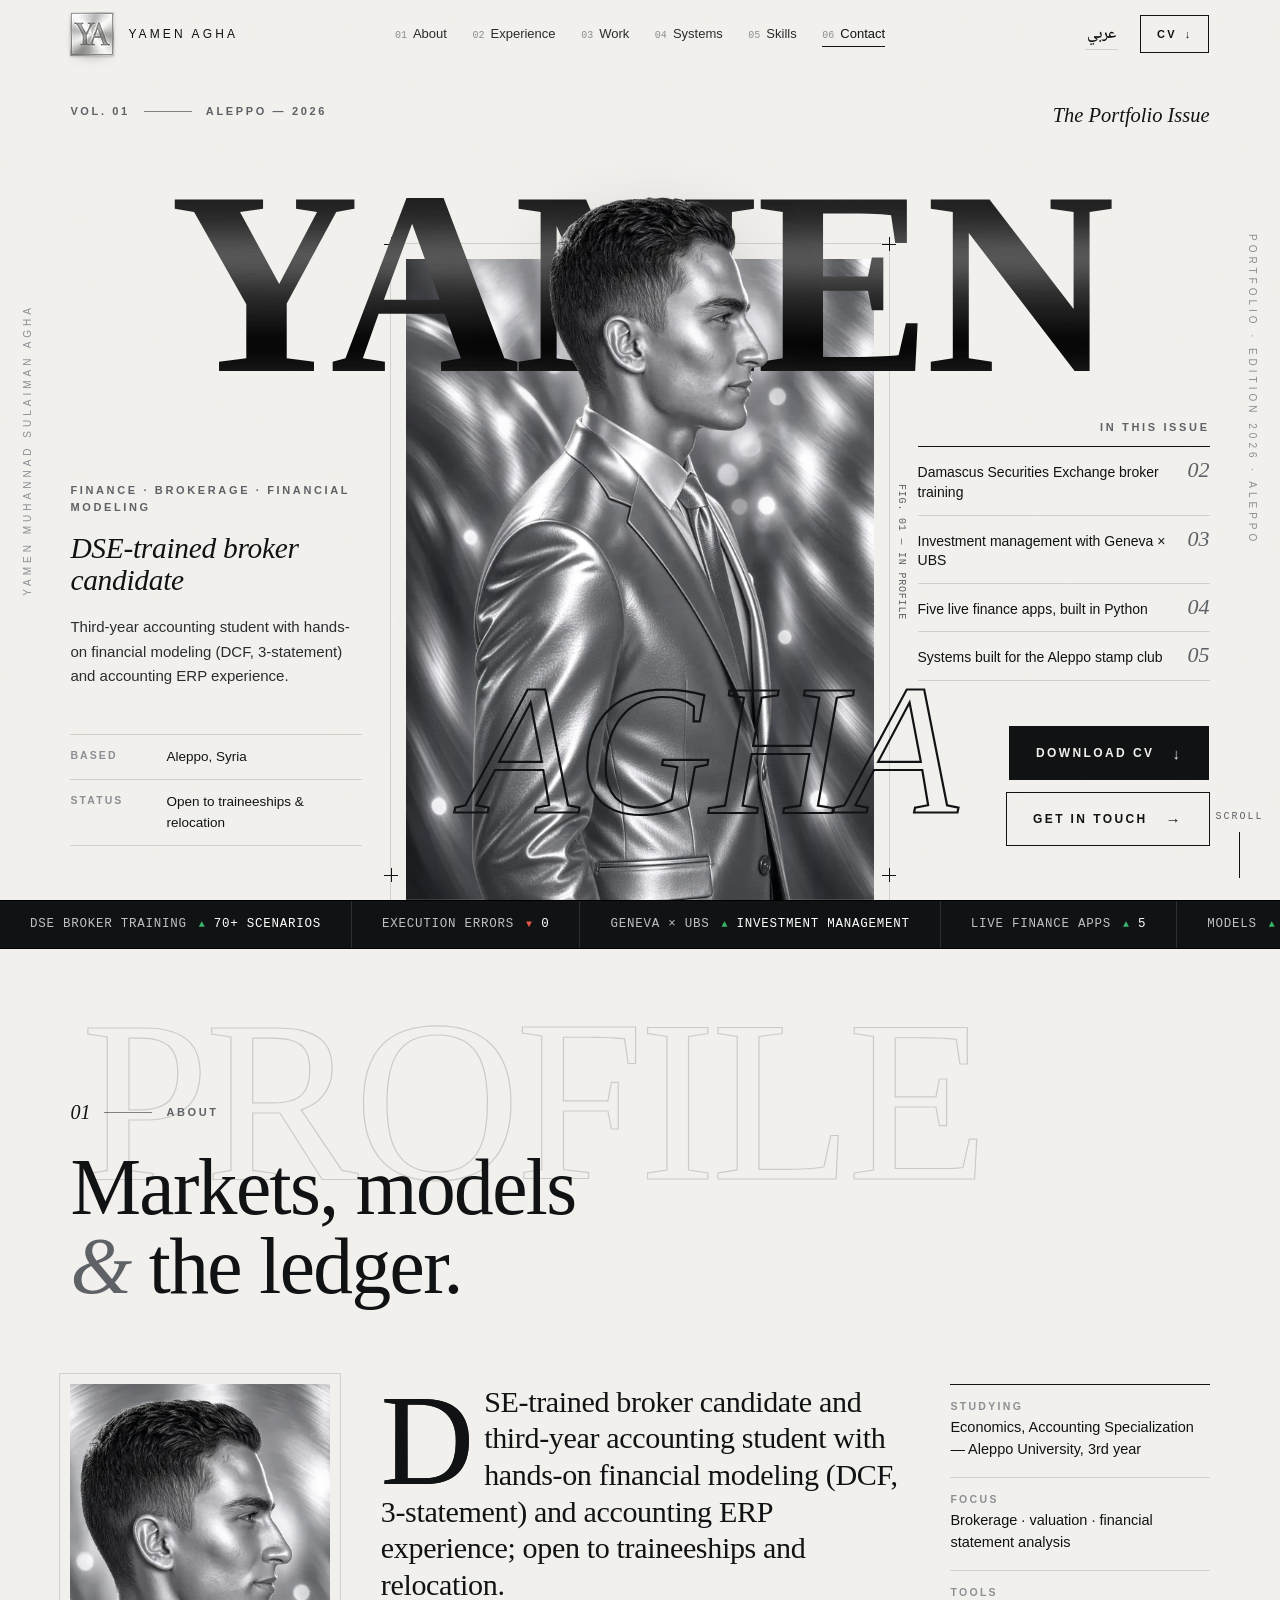
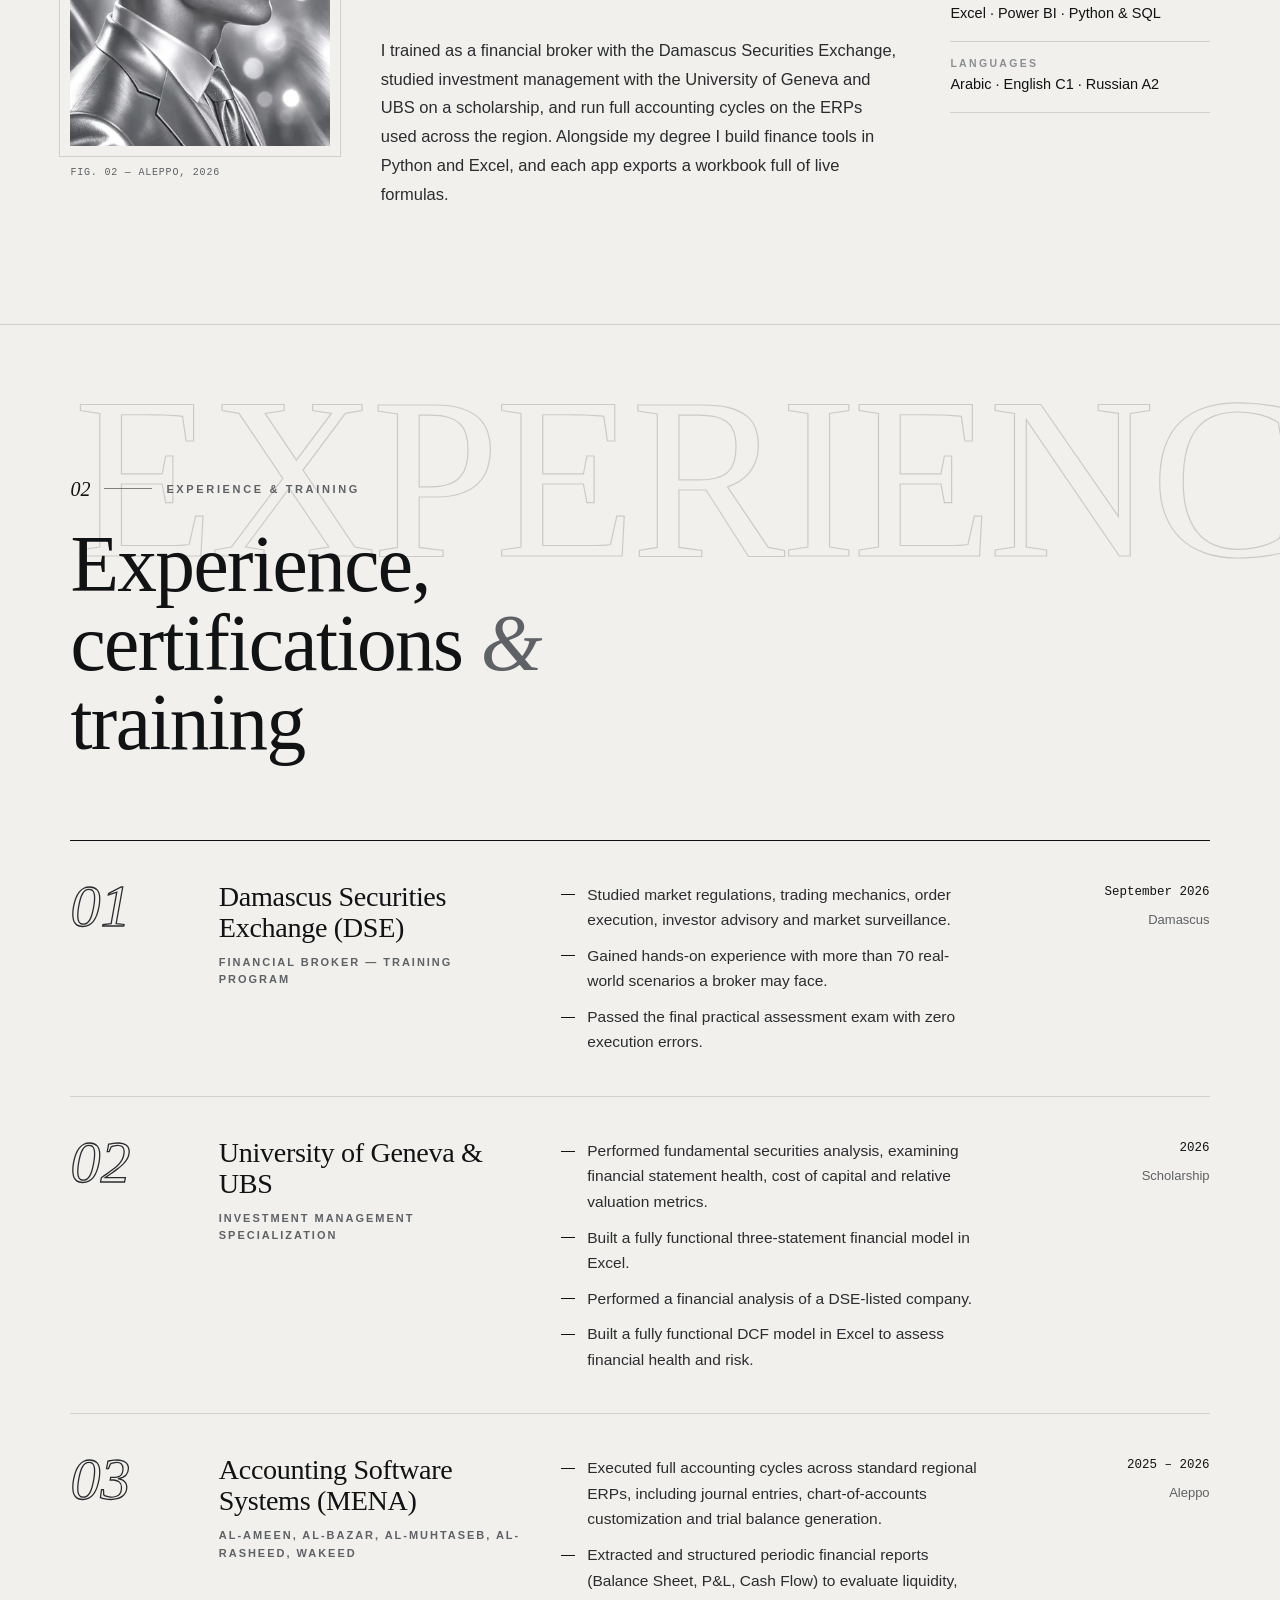
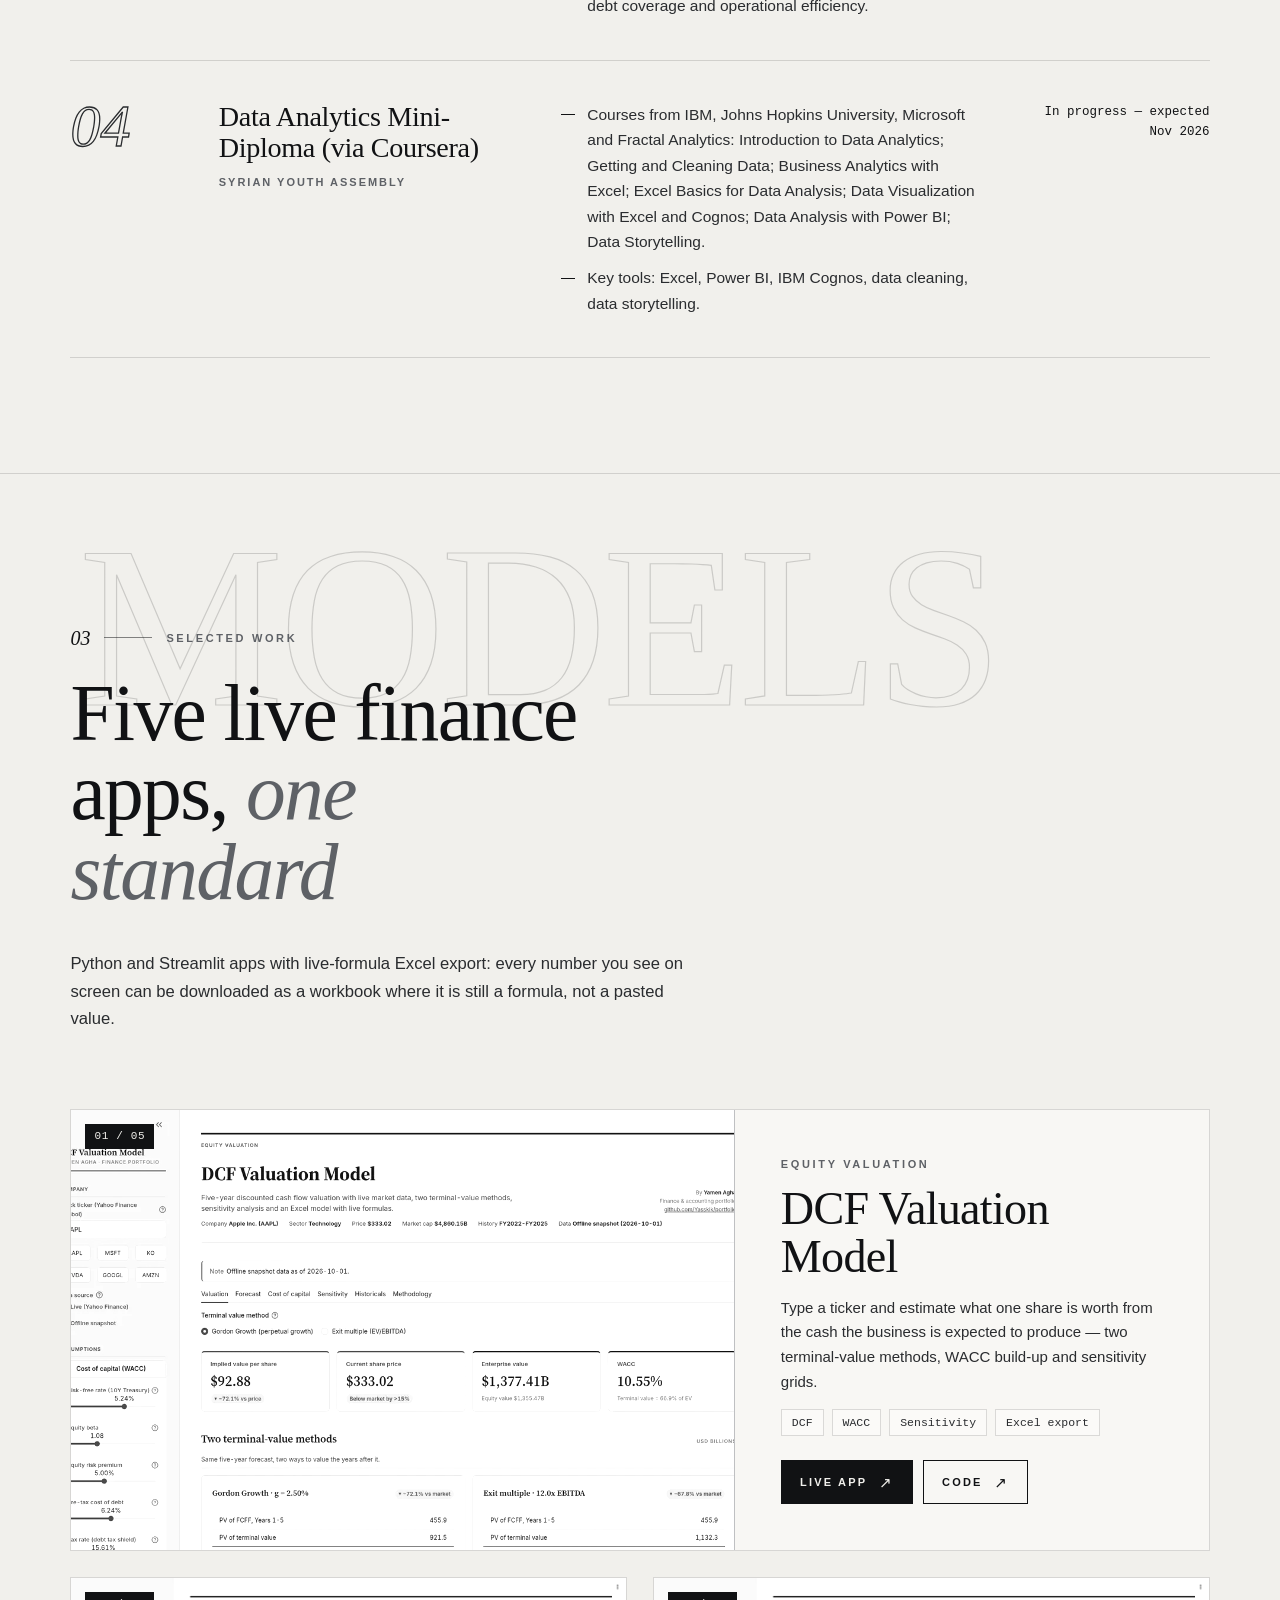
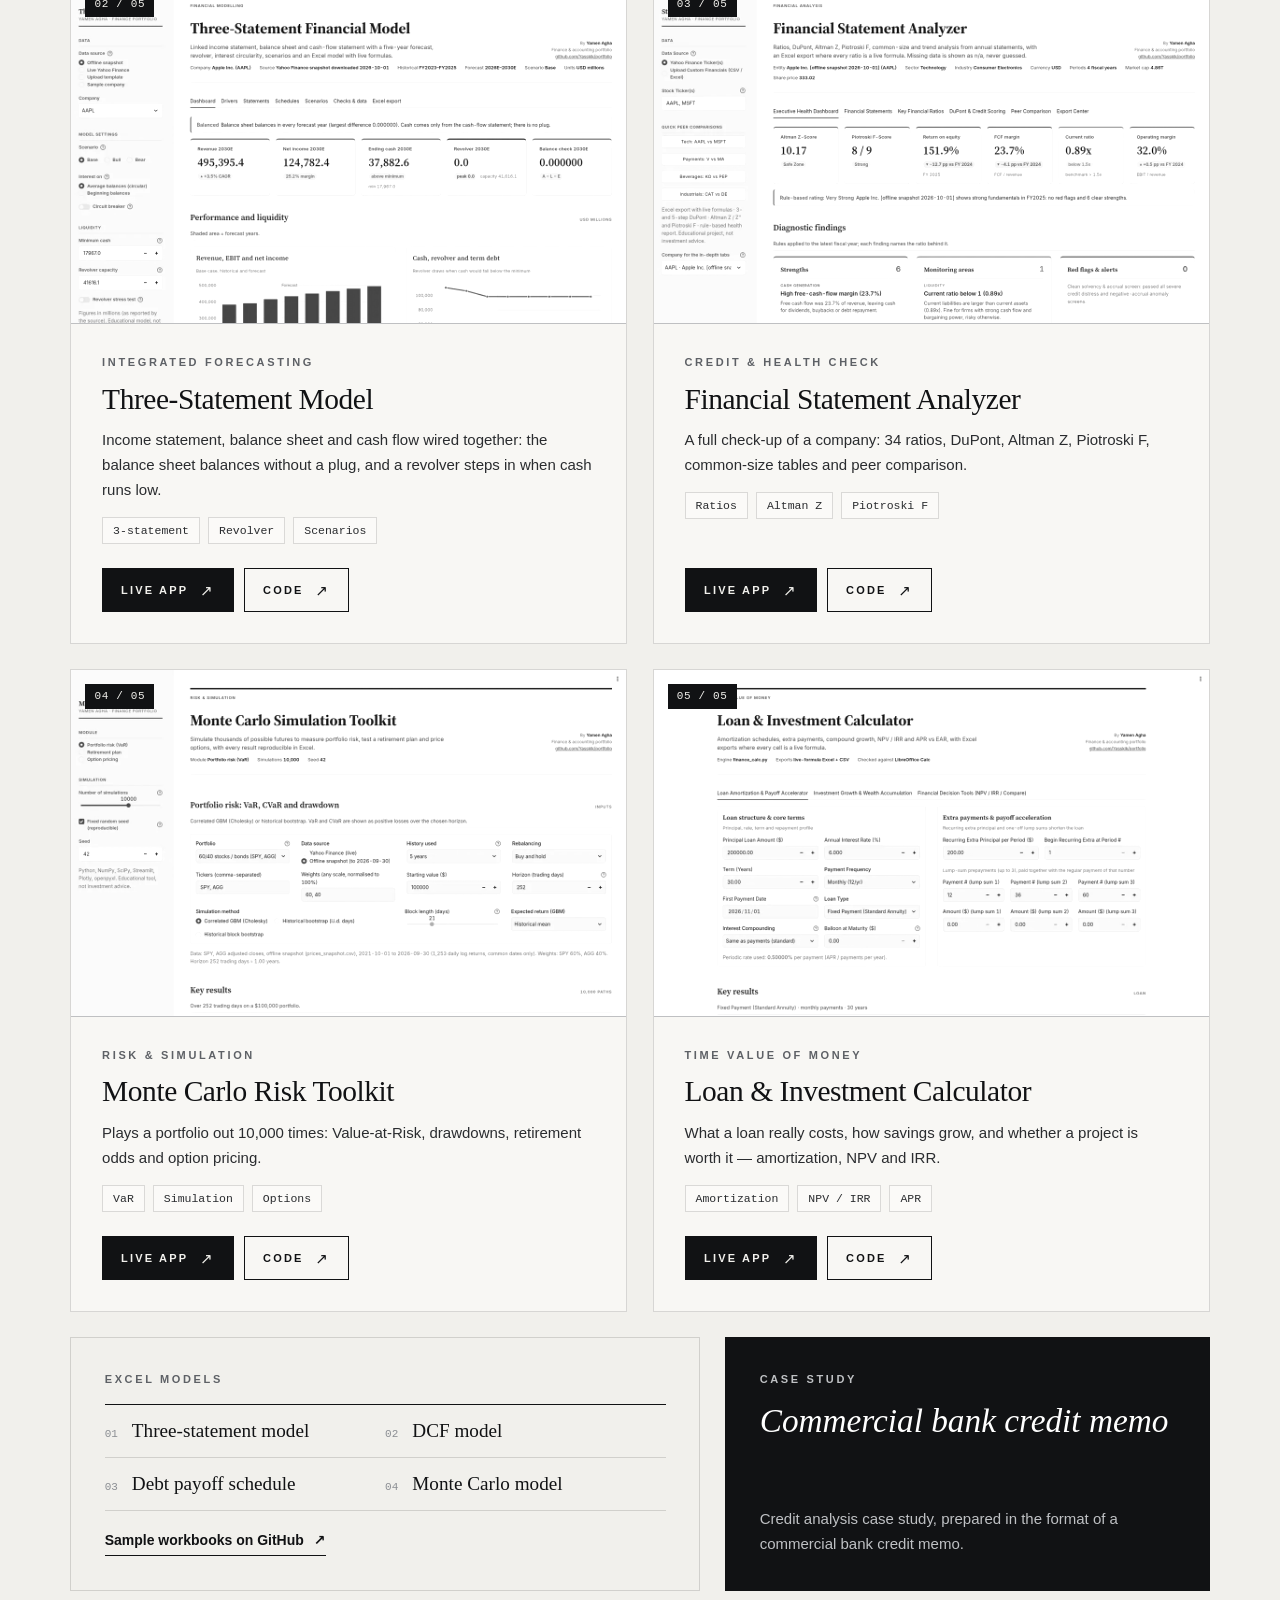
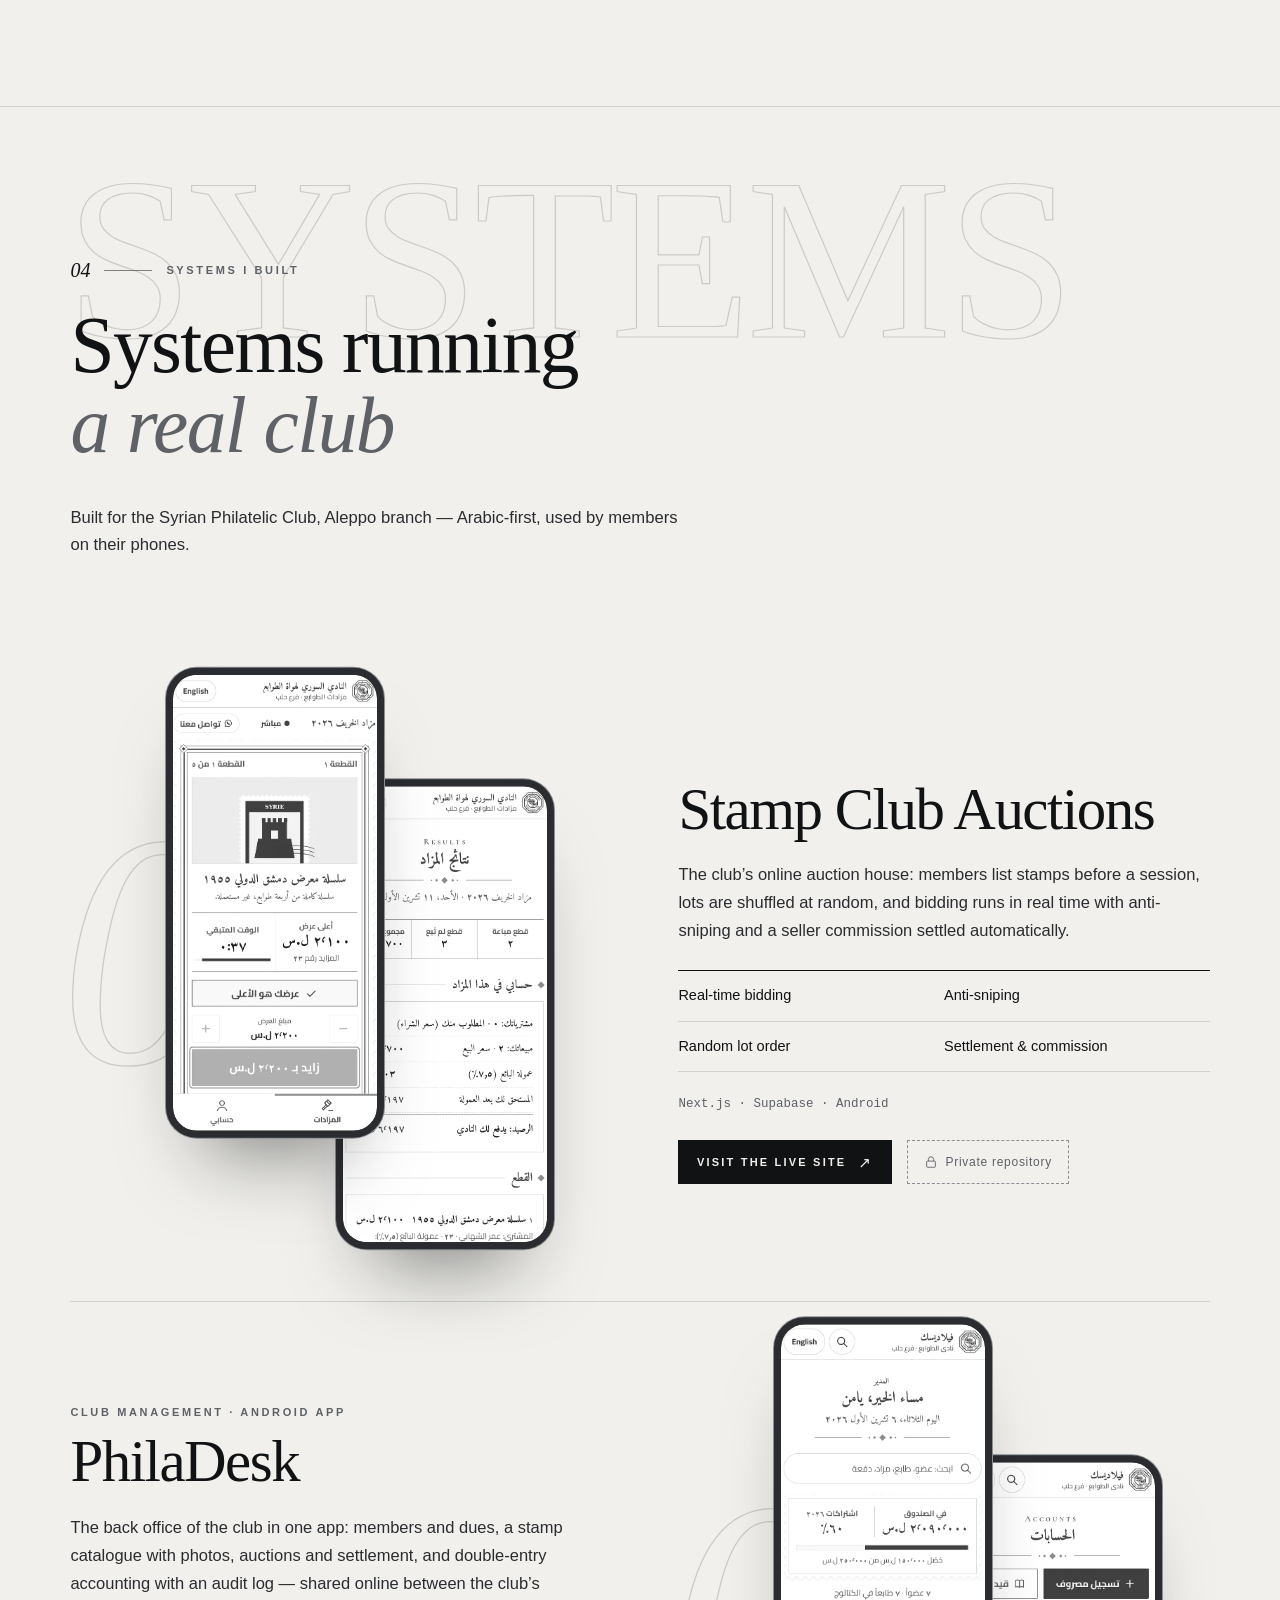
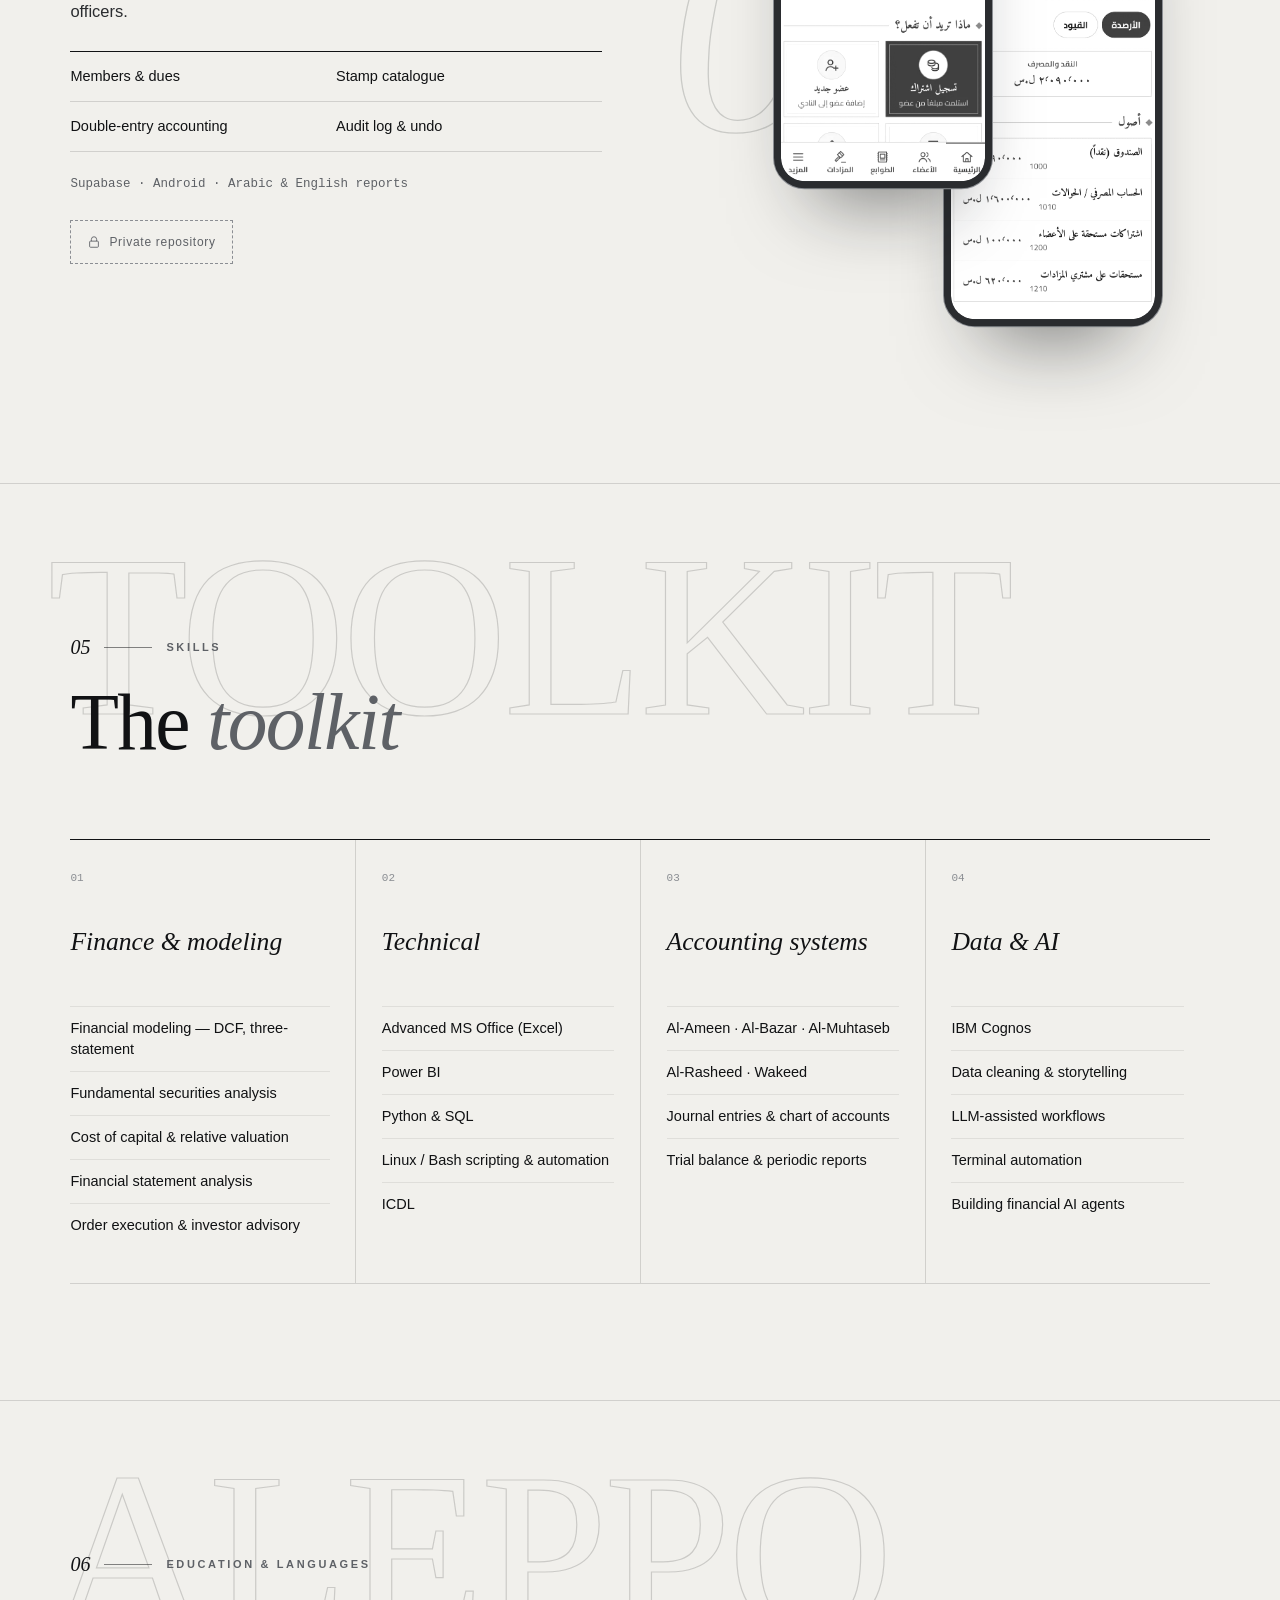
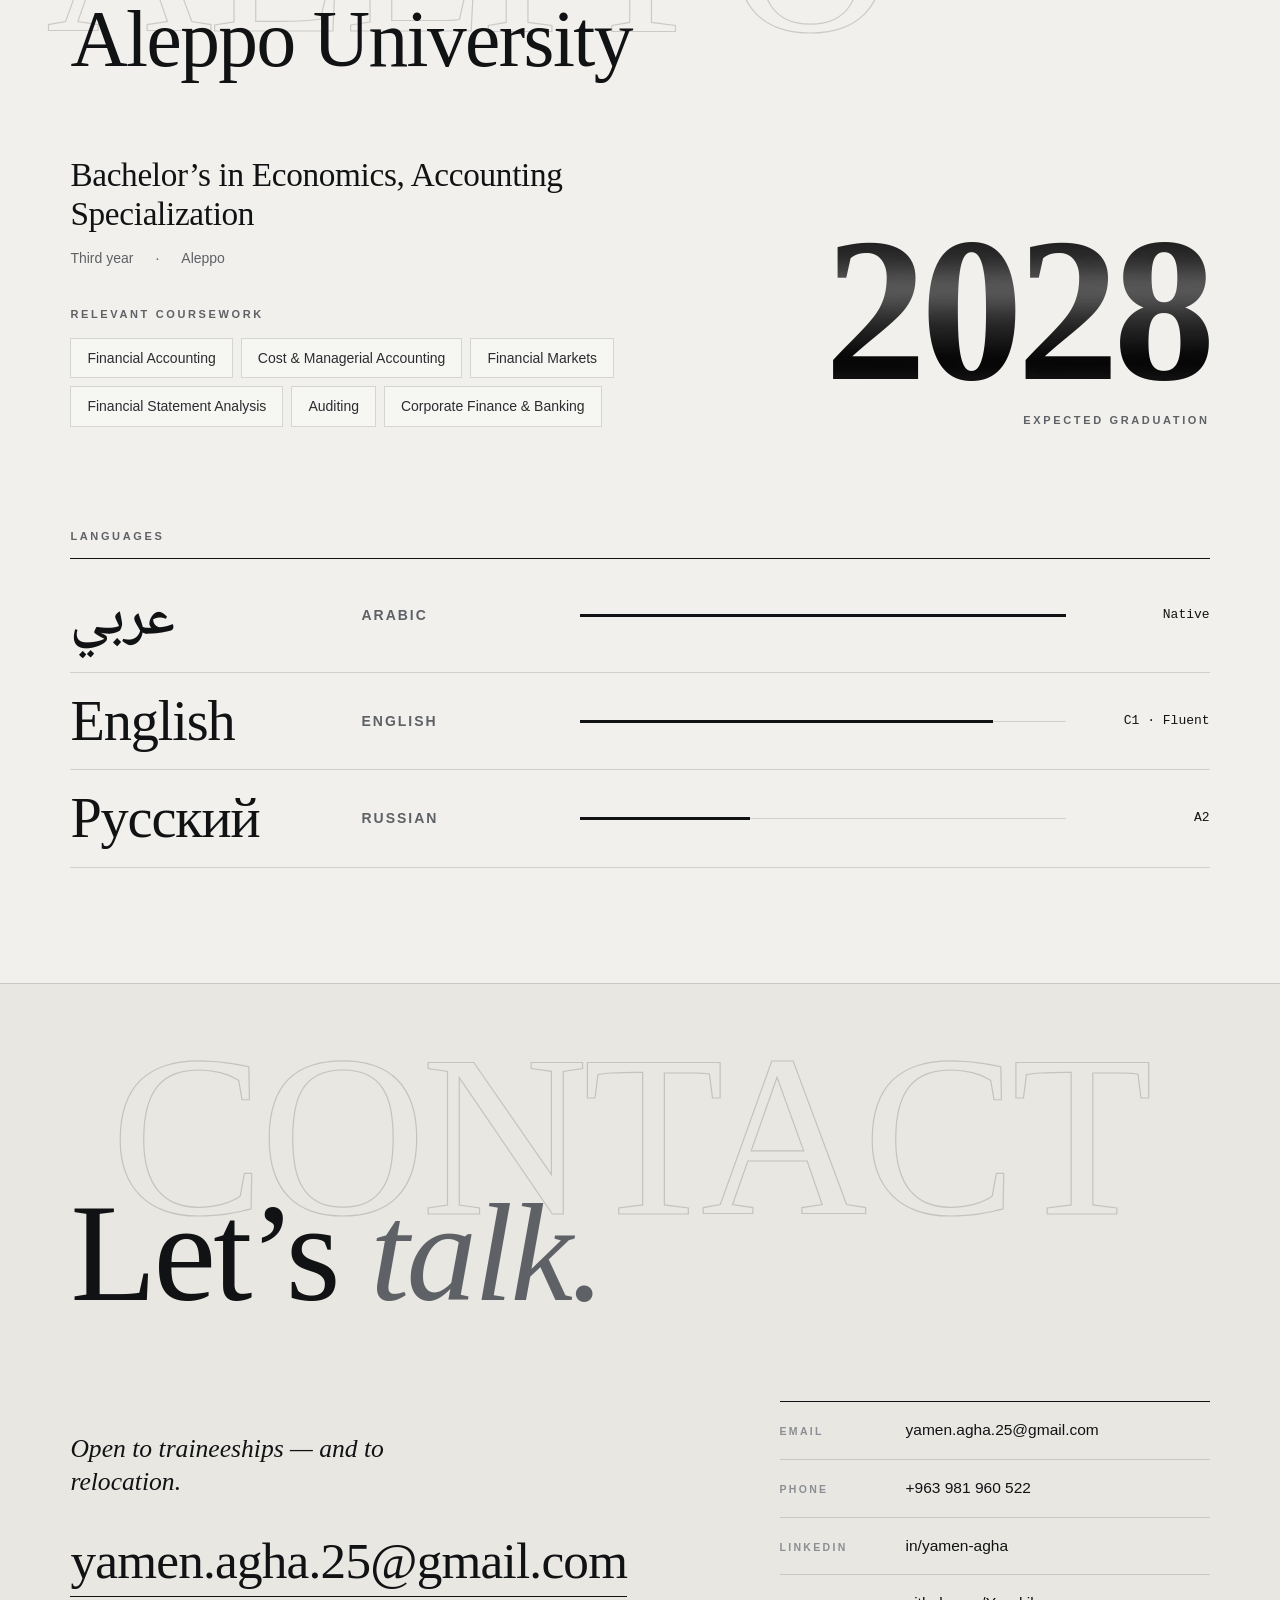
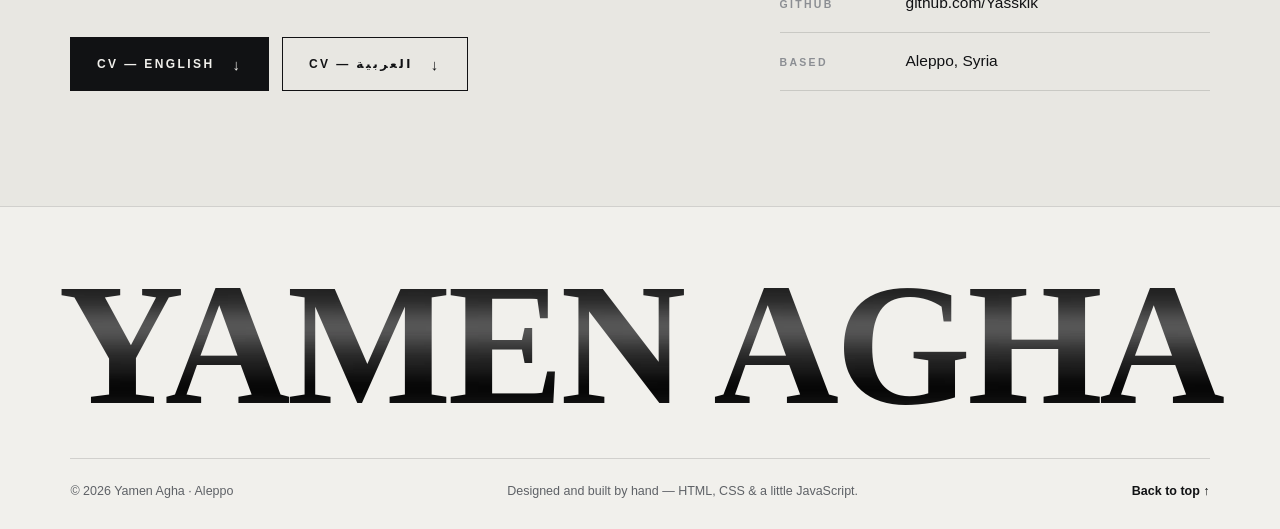
==== commit 694381f6: "Remove Holy Rosary from showcase (EN + AR)" ====
--- a/index.html
+++ b/index.html
@@ -375,10 +375,6 @@
       </div>
     </div>
   </article>
-  <div class="more reveal">
-    <p class="label">More builds</p>
-    <ul><li><strong>Holy Rosary</strong><span>Android app — offline, in Arabic, English and Latin</span></li></ul>
-  </div>
 </section>
 
 <!-- ============ SKILLS ============ -->
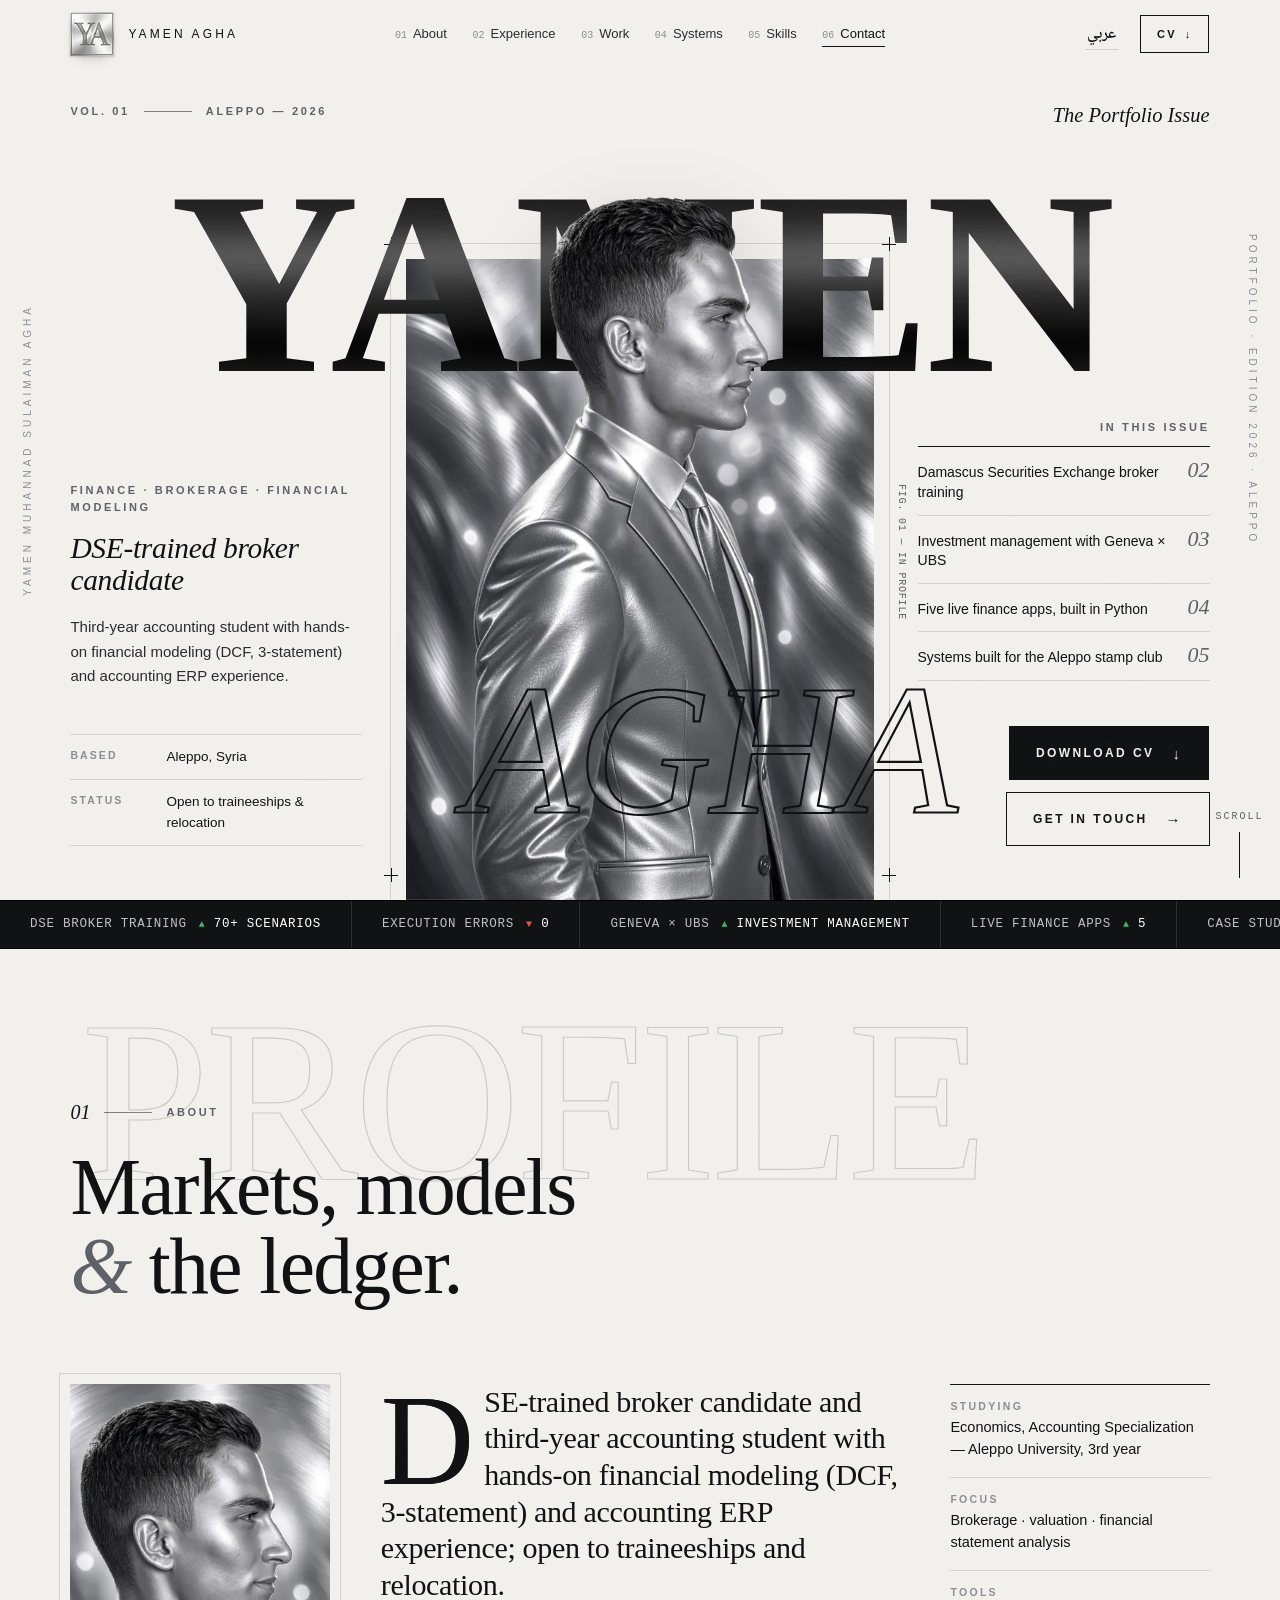
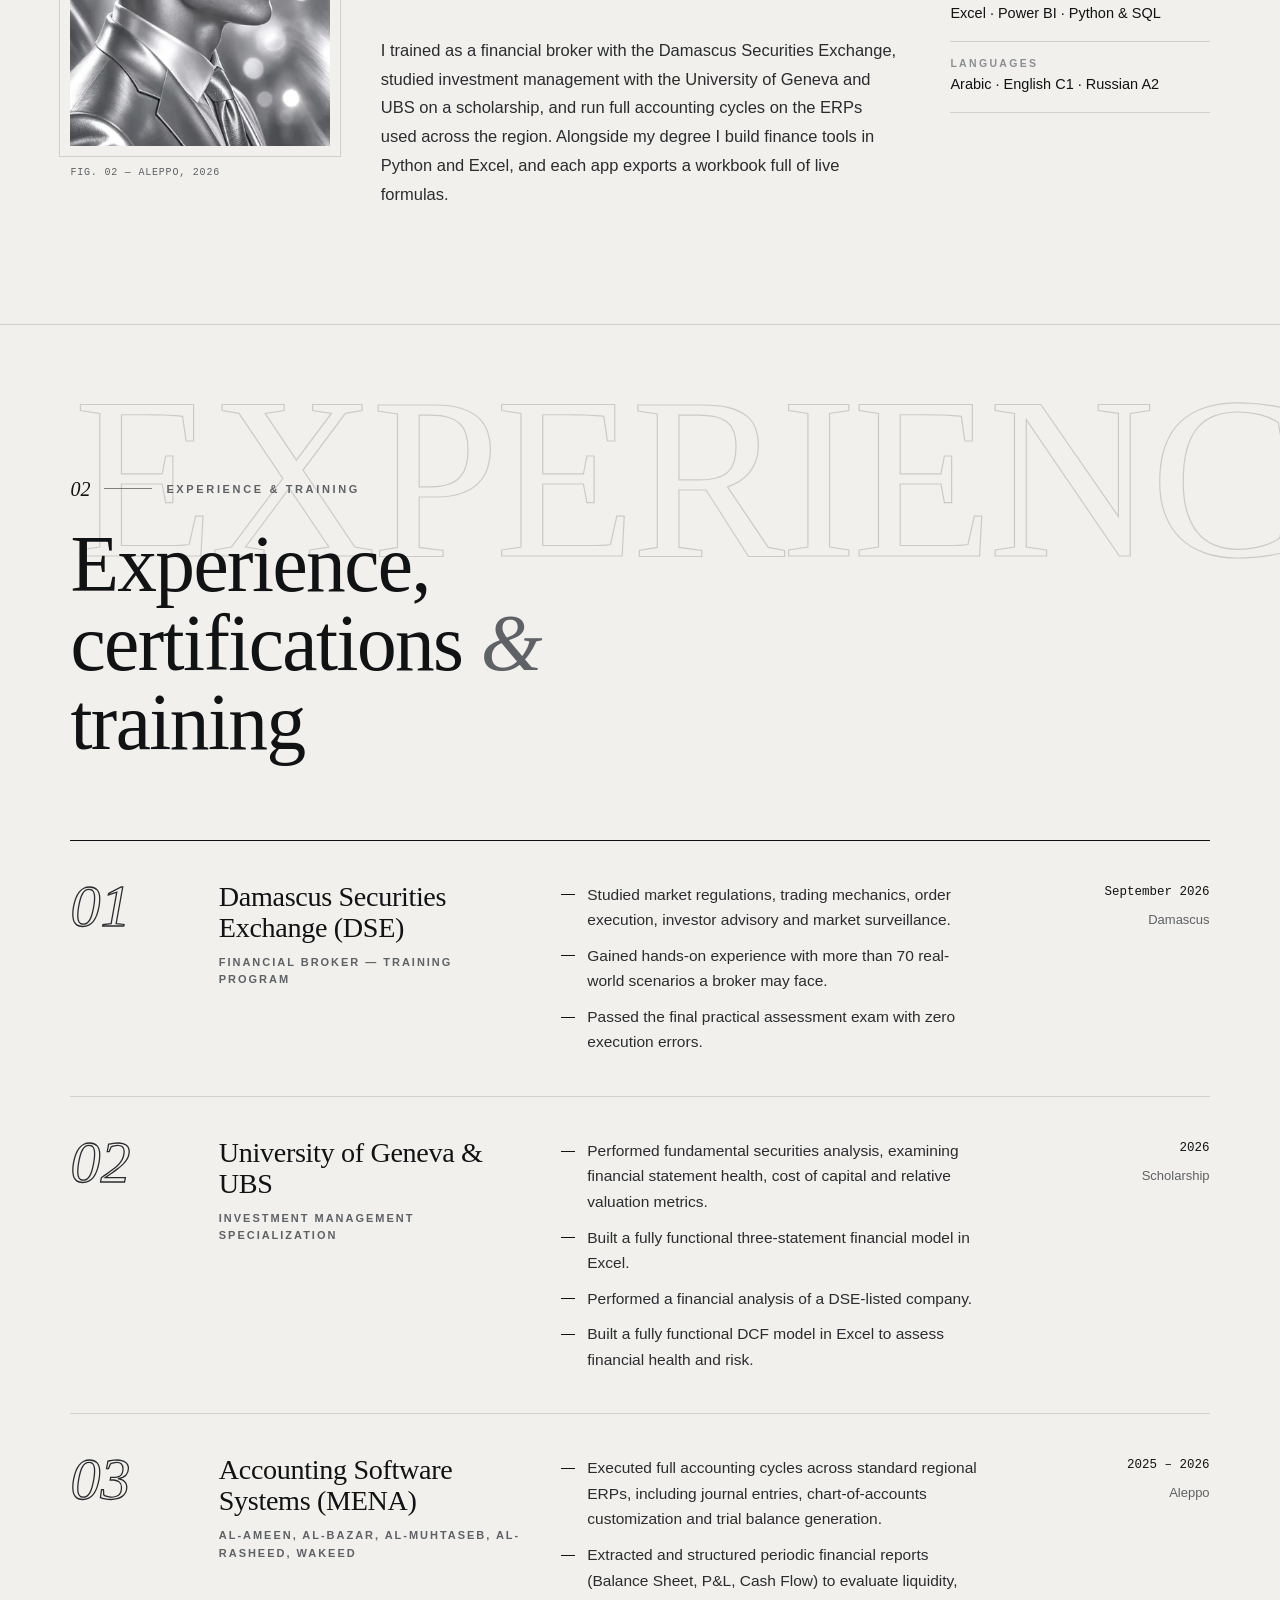
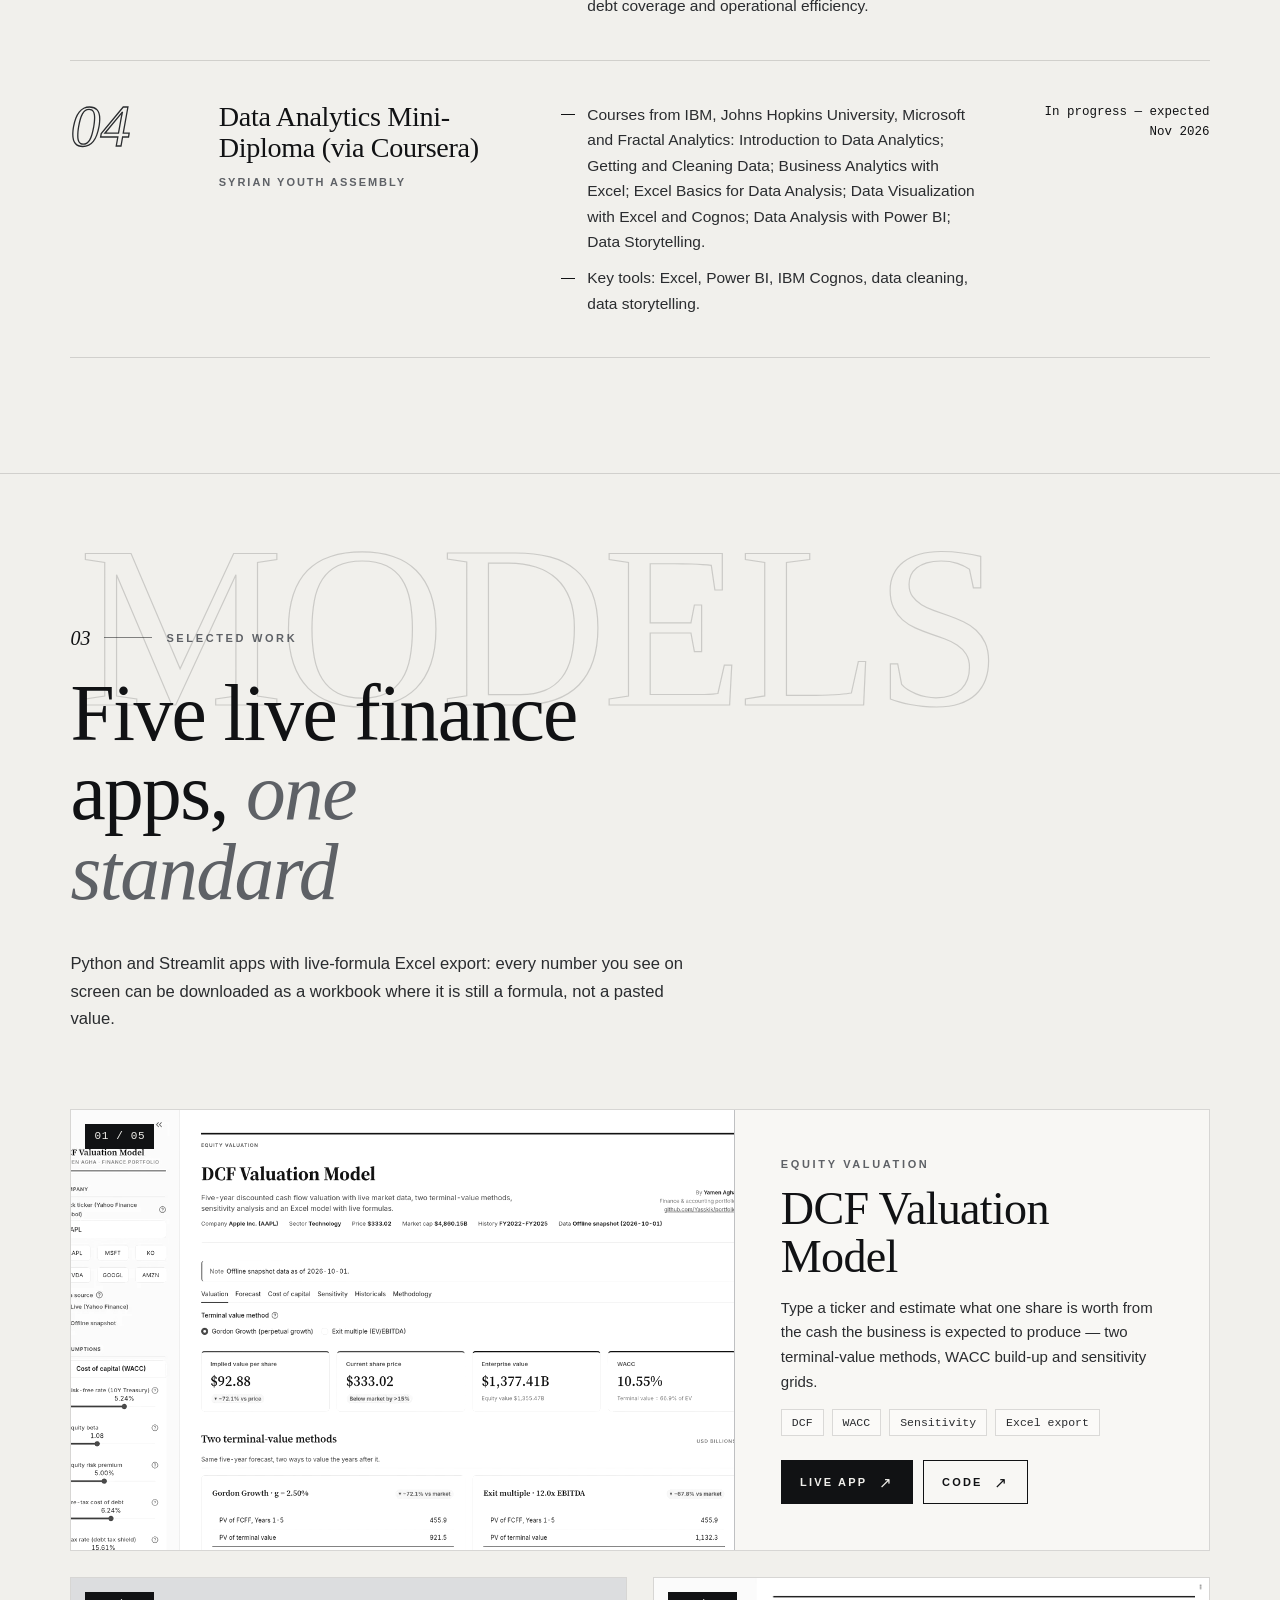
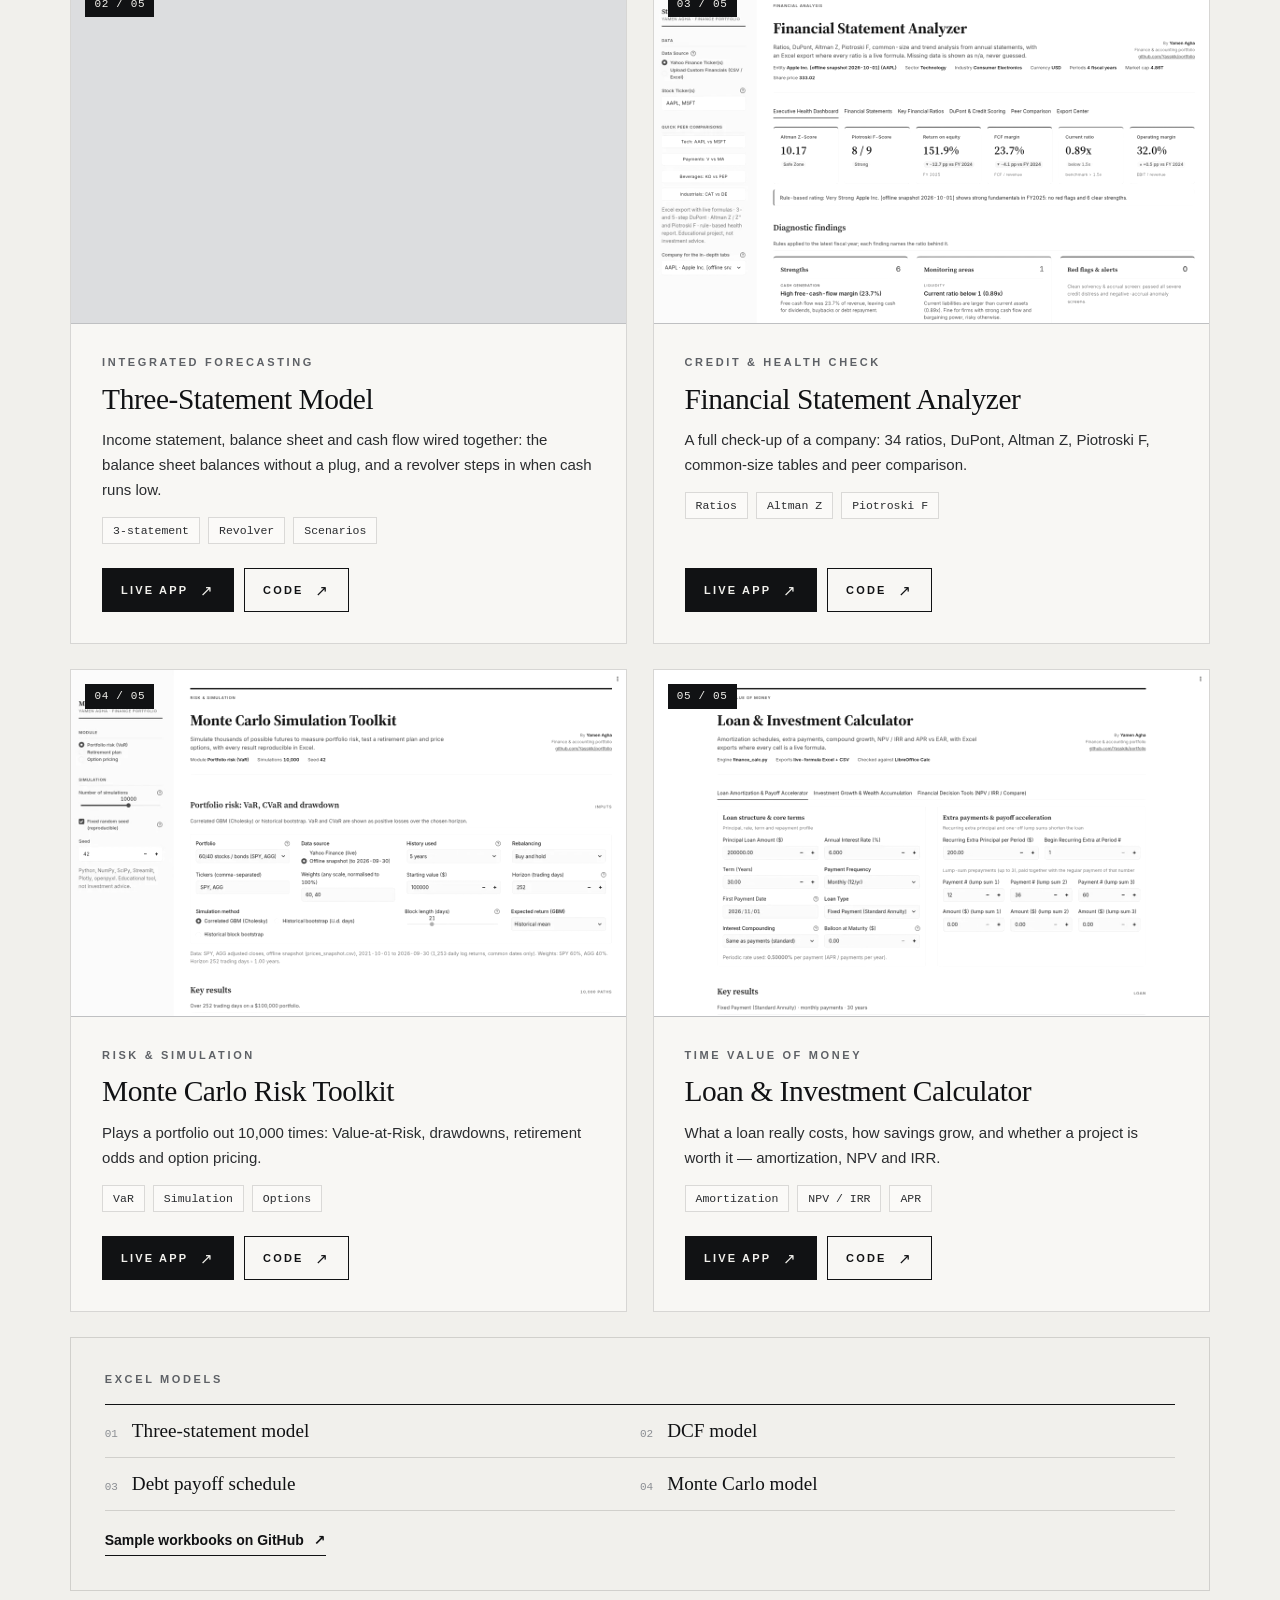
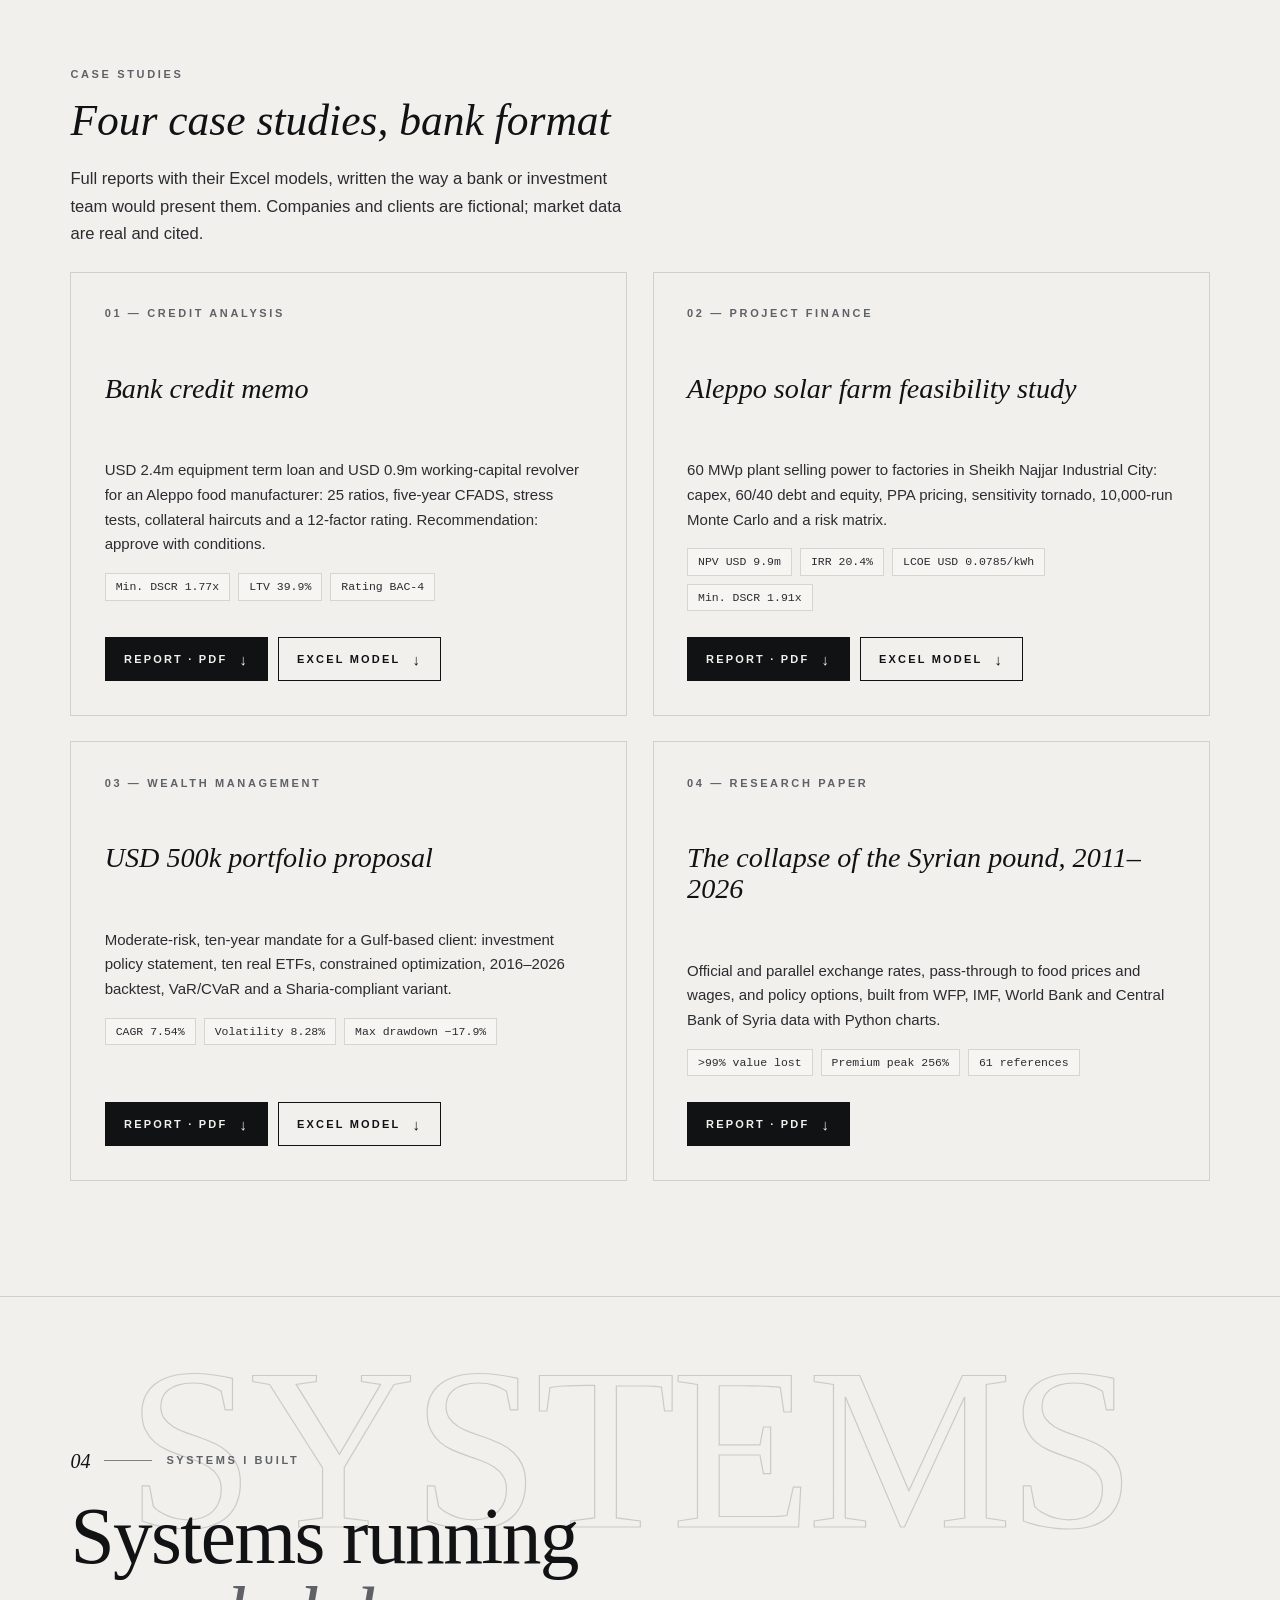
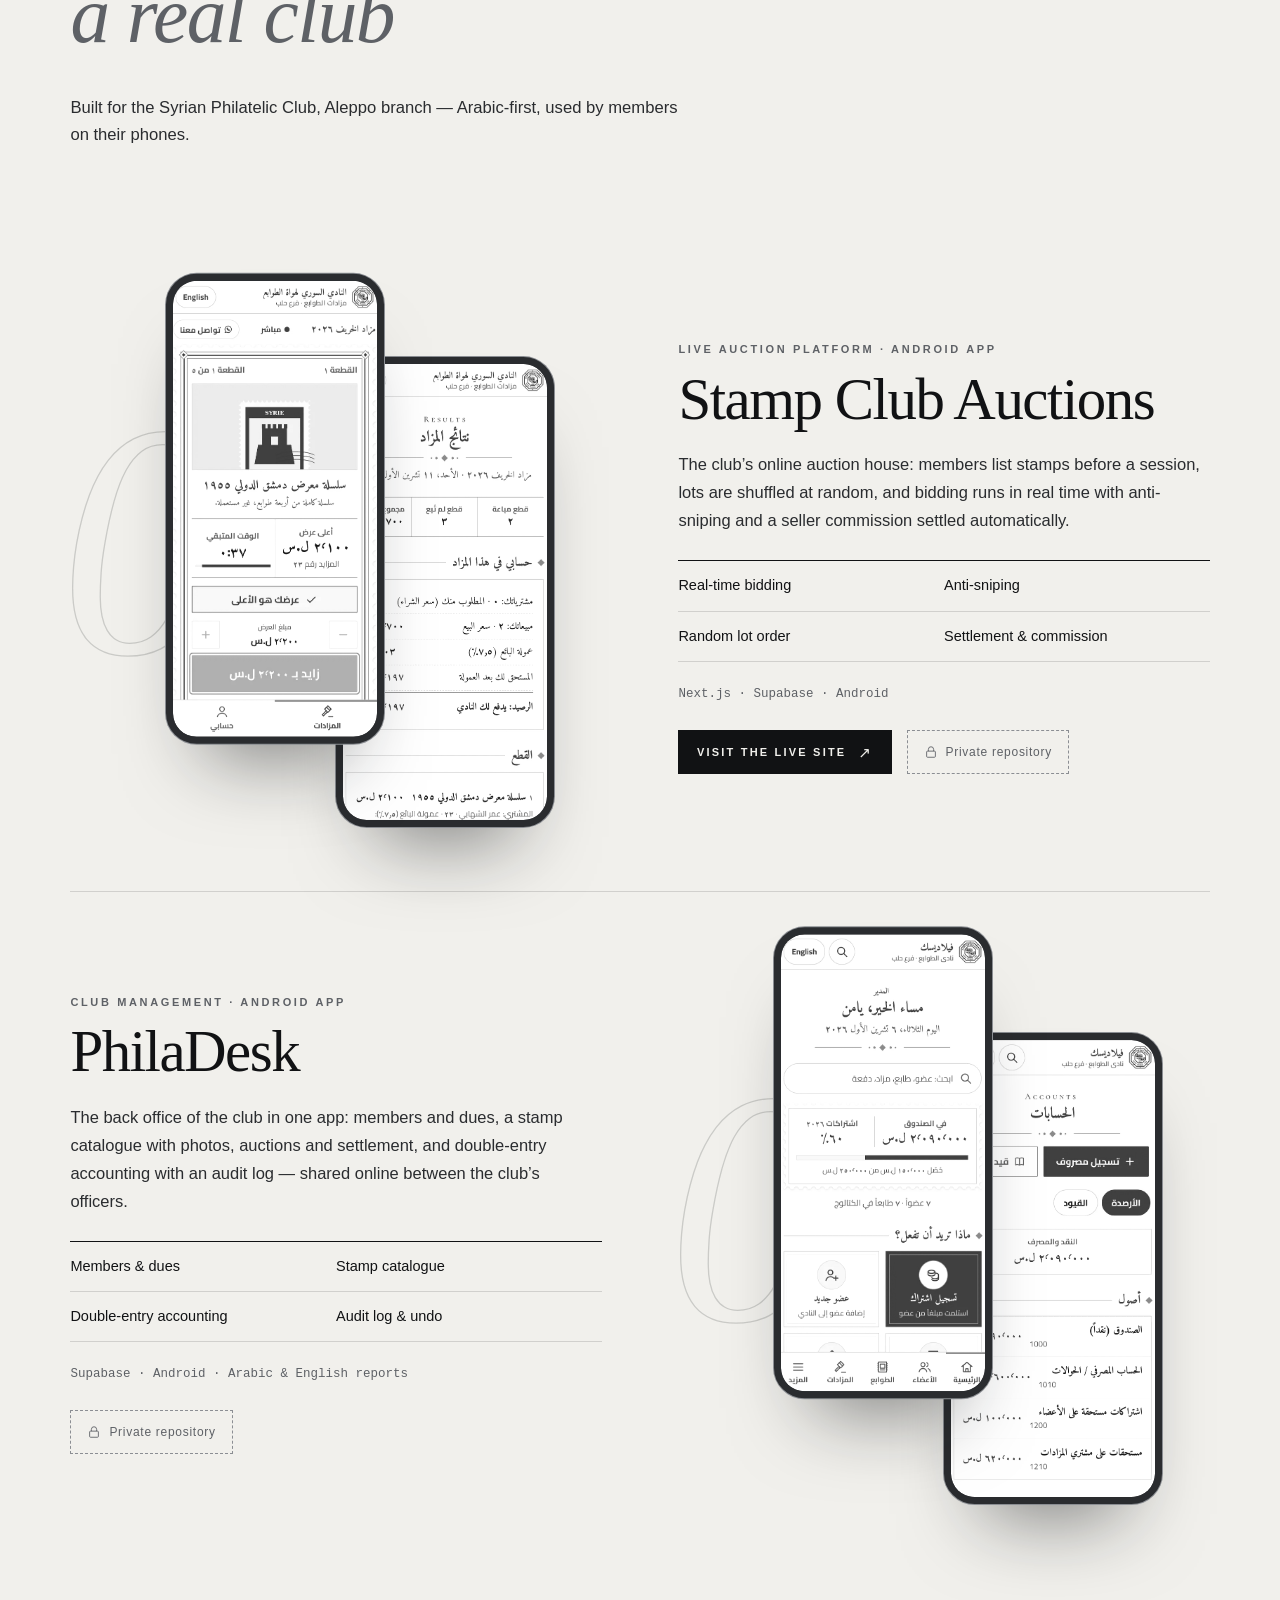
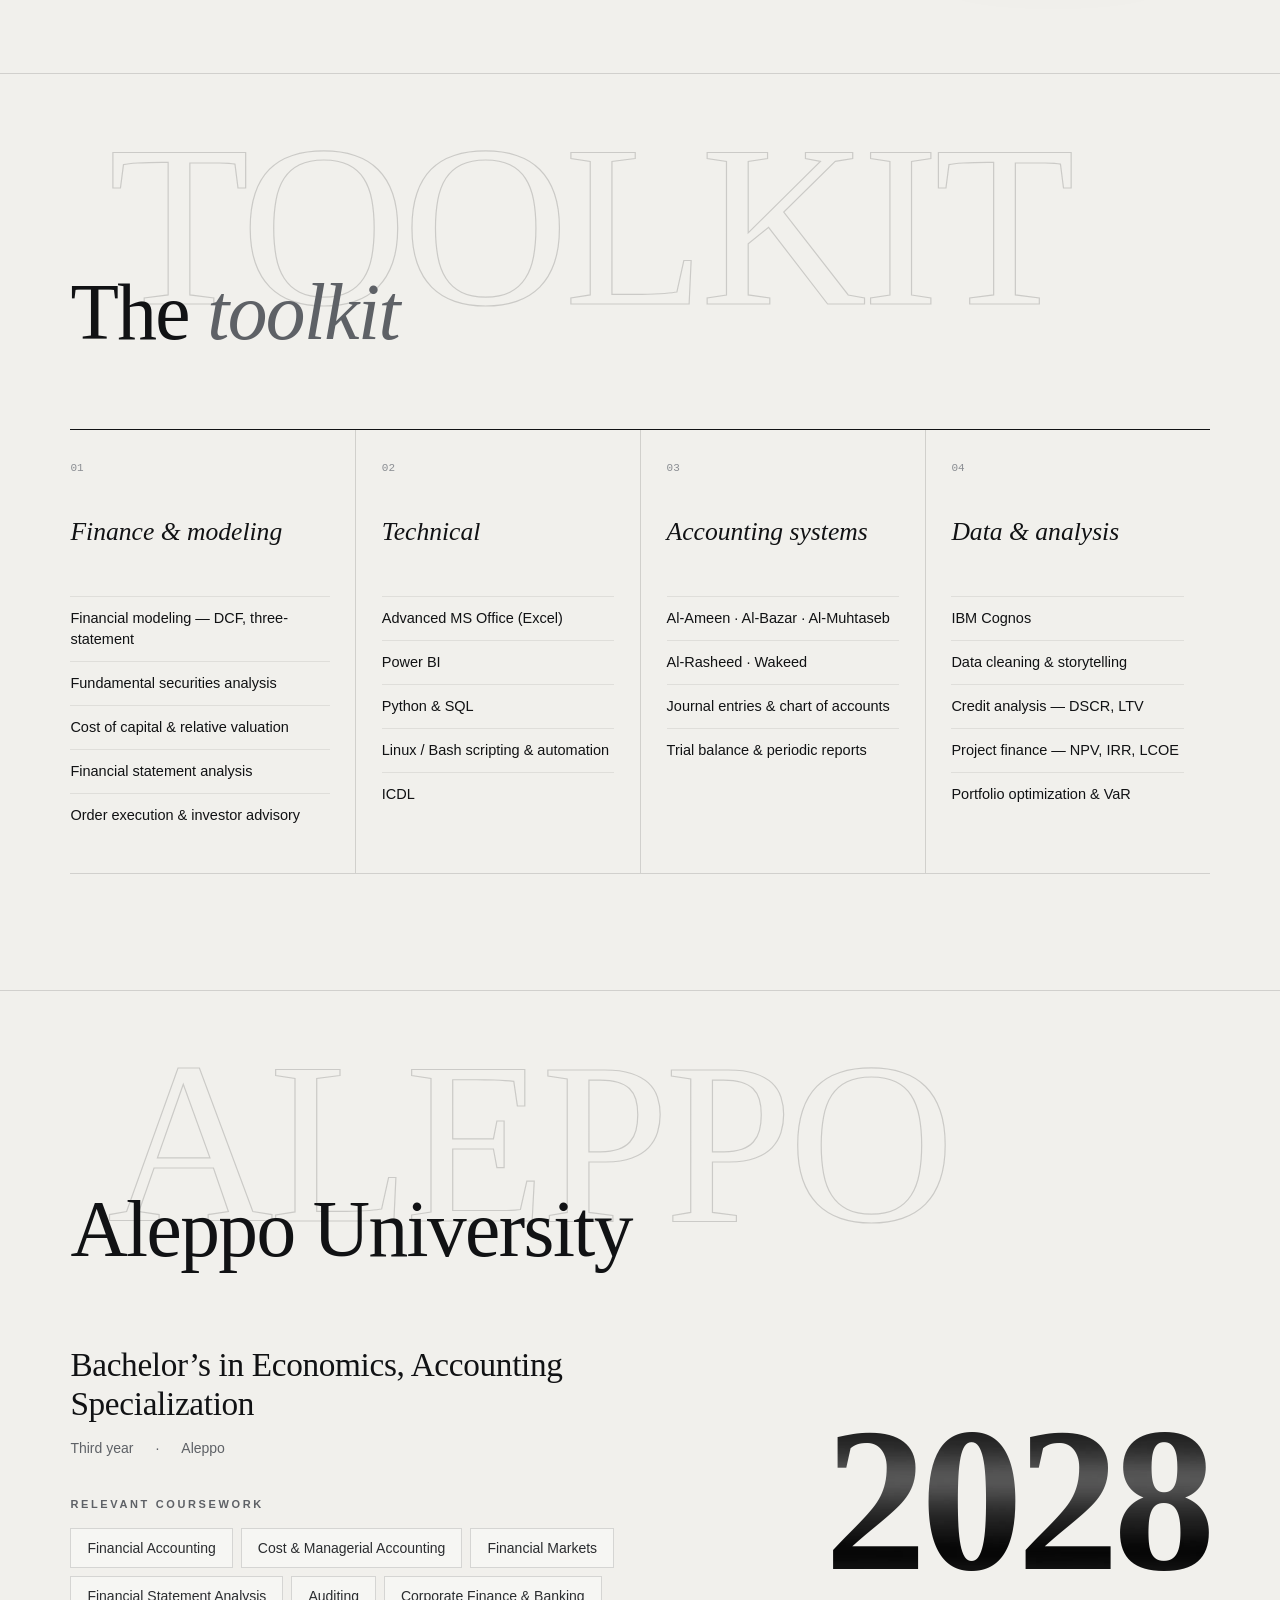
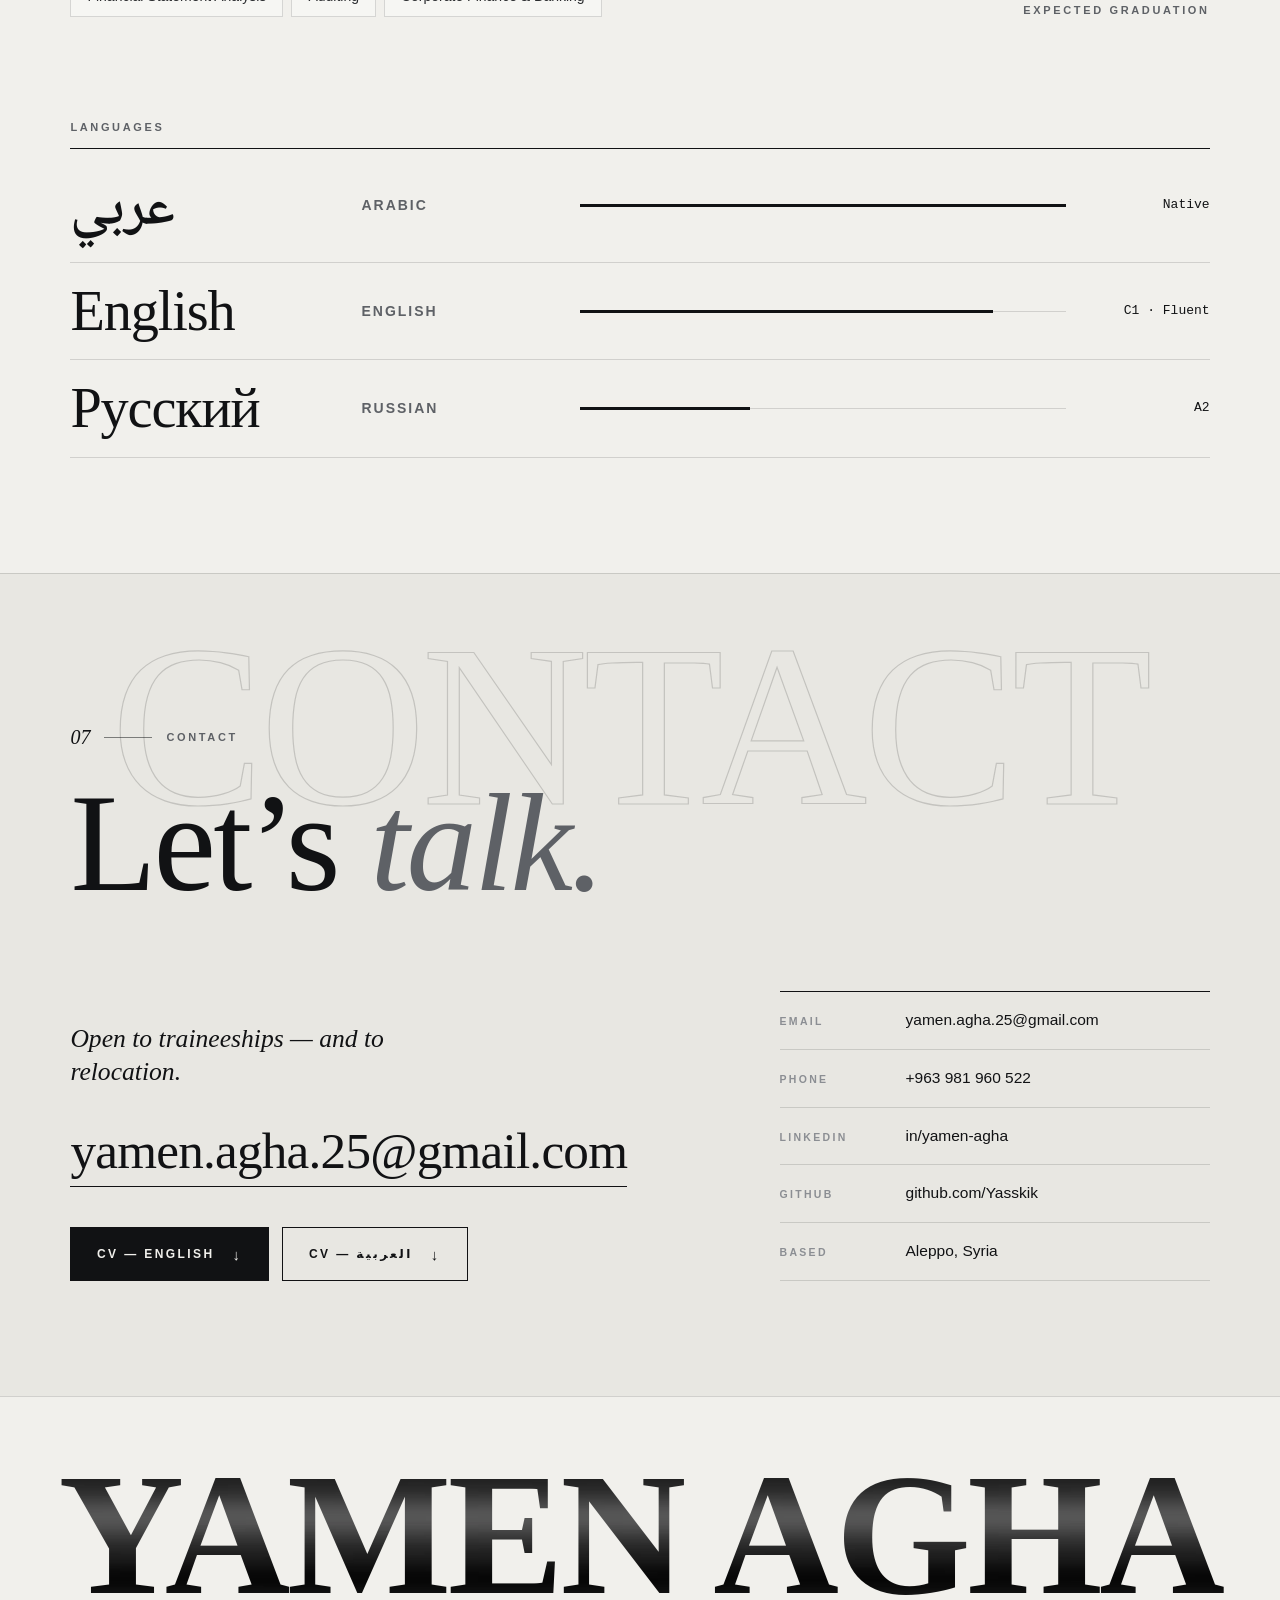
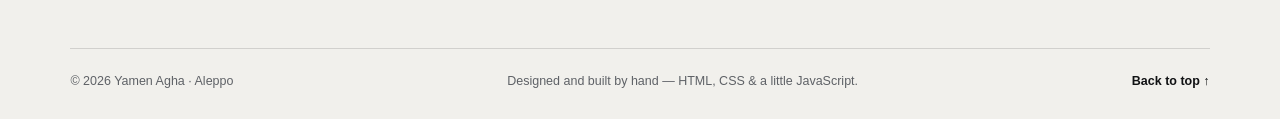
==== commit 6602e01d: "Add four case studies with report PDFs and models; refresh CVs" ====
--- a/index.html
+++ b/index.html
@@ -133,6 +133,7 @@
       <li><span class="ticker__k">Execution errors</span><span class="ticker__v ticker__v--down"><b aria-hidden="true">▼</b> 0</span></li>
       <li><span class="ticker__k">Geneva × UBS</span><span class="ticker__v ticker__v--up"><b aria-hidden="true">▲</b> Investment management</span></li>
       <li><span class="ticker__k">Live finance apps</span><span class="ticker__v ticker__v--up"><b aria-hidden="true">▲</b> 5</span></li>
+      <li><span class="ticker__k">Case studies</span><span class="ticker__v ticker__v--up"><b aria-hidden="true">▲</b> 4</span></li>
       <li><span class="ticker__k">Models</span><span class="ticker__v ticker__v--up"><b aria-hidden="true">▲</b> DCF · 3-statement</span></li>
       <li><span class="ticker__k">English</span><span class="ticker__v ticker__v--up"><b aria-hidden="true">▲</b> C1</span></li>
       <li><span class="ticker__k">Russian</span><span class="ticker__v ticker__v--up"><b aria-hidden="true">▲</b> A2</span></li>
@@ -143,6 +144,7 @@
       <li><span class="ticker__k">Execution errors</span><span class="ticker__v ticker__v--down"><b aria-hidden="true">▼</b> 0</span></li>
       <li><span class="ticker__k">Geneva × UBS</span><span class="ticker__v ticker__v--up"><b aria-hidden="true">▲</b> Investment management</span></li>
       <li><span class="ticker__k">Live finance apps</span><span class="ticker__v ticker__v--up"><b aria-hidden="true">▲</b> 5</span></li>
+      <li><span class="ticker__k">Case studies</span><span class="ticker__v ticker__v--up"><b aria-hidden="true">▲</b> 4</span></li>
       <li><span class="ticker__k">Models</span><span class="ticker__v ticker__v--up"><b aria-hidden="true">▲</b> DCF · 3-statement</span></li>
       <li><span class="ticker__k">English</span><span class="ticker__v ticker__v--up"><b aria-hidden="true">▲</b> C1</span></li>
       <li><span class="ticker__k">Russian</span><span class="ticker__v ticker__v--up"><b aria-hidden="true">▲</b> A2</span></li>
@@ -324,10 +326,48 @@
 <li><span class="num">01</span>Three-statement model</li><li><span class="num">02</span>DCF model</li><li><span class="num">03</span>Debt payoff schedule</li><li><span class="num">04</span>Monte Carlo model</li>      </ol>
       <a class="link-arrow" href="https://github.com/Yasskik/portfolio/tree/main/finance" target="_blank" rel="noopener">Sample workbooks on GitHub <span aria-hidden="true">↗</span></a>
     </div>
-    <div class="extra extra--memo reveal" data-sheen>
-      <p class="label">Case study</p>
-      <h3 class="extra__title">Commercial bank credit memo</h3>
-      <p>Credit analysis case study, prepared in the format of a commercial bank credit memo.</p>
+  </div>
+  <div class="cases" id="case-studies">
+    <p class="label reveal">Case studies</p>
+    <h3 class="cases__title reveal">Four case studies, <em>bank format</em></h3>
+    <p class="sec-intro reveal">Full reports with their Excel models, written the way a bank or investment team would present them. Companies and clients are fictional; market data are real and cited.</p>
+    <div class="cases__grid">
+      <article class="case reveal" data-sheen>
+        <p class="label">01 — Credit analysis</p>
+        <h4 class="case__title">Bank credit memo</h4>
+        <p class="case__text">USD 2.4m equipment term loan and USD 0.9m working-capital revolver for an Aleppo food manufacturer: 25 ratios, five-year CFADS, stress tests, collateral haircuts and a 12-factor rating. Recommendation: approve with conditions.</p>
+        <ul class="tags"><li>Min. DSCR 1.77x</li><li>LTV 39.9%</li><li>Rating BAC-4</li></ul>
+        <div class="app__links">
+          <a class="btn btn--solid btn--sm" href="case-studies/Bank_Credit_Memo_Yamen_Agha.pdf" target="_blank" rel="noopener" data-magnetic><span>Report · PDF</span><b aria-hidden="true">↓</b><span class="sr-only"> — Bank credit memo, 14 pages</span></a>
+<a class="btn btn--line btn--sm" href="case-studies/Bank_Credit_Memo_Model.xlsx" download data-magnetic><span>Excel model</span><b aria-hidden="true">↓</b><span class="sr-only"> — Bank credit memo</span></a>        </div>
+      </article>
+      <article class="case reveal" data-sheen>
+        <p class="label">02 — Project finance</p>
+        <h4 class="case__title">Aleppo solar farm feasibility study</h4>
+        <p class="case__text">60 MWp plant selling power to factories in Sheikh Najjar Industrial City: capex, 60/40 debt and equity, PPA pricing, sensitivity tornado, 10,000-run Monte Carlo and a risk matrix.</p>
+        <ul class="tags"><li>NPV USD 9.9m</li><li>IRR 20.4%</li><li>LCOE USD 0.0785/kWh</li><li>Min. DSCR 1.91x</li></ul>
+        <div class="app__links">
+          <a class="btn btn--solid btn--sm" href="case-studies/Aleppo_Solar_Feasibility_Study_Yamen_Agha.pdf" target="_blank" rel="noopener" data-magnetic><span>Report · PDF</span><b aria-hidden="true">↓</b><span class="sr-only"> — Aleppo solar farm feasibility study, 36 pages</span></a>
+<a class="btn btn--line btn--sm" href="case-studies/Aleppo_Solar_Financial_Model.xlsx" download data-magnetic><span>Excel model</span><b aria-hidden="true">↓</b><span class="sr-only"> — Aleppo solar farm feasibility study</span></a>        </div>
+      </article>
+      <article class="case reveal" data-sheen>
+        <p class="label">03 — Wealth management</p>
+        <h4 class="case__title">USD 500k portfolio proposal</h4>
+        <p class="case__text">Moderate-risk, ten-year mandate for a Gulf-based client: investment policy statement, ten real ETFs, constrained optimization, 2016–2026 backtest, VaR/CVaR and a Sharia-compliant variant.</p>
+        <ul class="tags"><li>CAGR 7.54%</li><li>Volatility 8.28%</li><li>Max drawdown −17.9%</li></ul>
+        <div class="app__links">
+          <a class="btn btn--solid btn--sm" href="case-studies/Portfolio_Proposal_USD500k_Yamen_Agha.pdf" target="_blank" rel="noopener" data-magnetic><span>Report · PDF</span><b aria-hidden="true">↓</b><span class="sr-only"> — USD 500k portfolio proposal, 24 pages</span></a>
+<a class="btn btn--line btn--sm" href="case-studies/Portfolio_Proposal_Model.xlsx" download data-magnetic><span>Excel model</span><b aria-hidden="true">↓</b><span class="sr-only"> — USD 500k portfolio proposal</span></a>        </div>
+      </article>
+      <article class="case reveal" data-sheen>
+        <p class="label">04 — Research paper</p>
+        <h4 class="case__title">The collapse of the Syrian pound, 2011–2026</h4>
+        <p class="case__text">Official and parallel exchange rates, pass-through to food prices and wages, and policy options, built from WFP, IMF, World Bank and Central Bank of Syria data with Python charts.</p>
+        <ul class="tags"><li>&gt;99% value lost</li><li>Premium peak 256%</li><li>61 references</li></ul>
+        <div class="app__links">
+          <a class="btn btn--solid btn--sm" href="case-studies/Syrian_Pound_Collapse_Research_Yamen_Agha.pdf" target="_blank" rel="noopener" data-magnetic><span>Report · PDF</span><b aria-hidden="true">↓</b><span class="sr-only"> — The collapse of the Syrian pound, 2011–2026, 65 pages</span></a>
+        </div>
+      </article>
     </div>
   </div>
 </section>
@@ -403,8 +443,8 @@
     </div>
     <div class="skill reveal" data-sheen>
       <p class="skill__no mono">04</p>
-      <h3 class="skill__title">Data &amp; AI</h3>
-      <ul><li>IBM Cognos</li><li>Data cleaning &amp; storytelling</li><li>LLM-assisted workflows</li><li>Terminal automation</li><li>Building financial AI agents</li></ul>
+      <h3 class="skill__title">Data &amp; analysis</h3>
+      <ul><li>IBM Cognos</li><li>Data cleaning &amp; storytelling</li><li>Credit analysis — DSCR, LTV</li><li>Project finance — NPV, IRR, LCOE</li><li>Portfolio optimization &amp; VaR</li></ul>
     </div>
   </div>
 </section>
--- a/assets/css/style.css
+++ b/assets/css/style.css
@@ -338,6 +338,19 @@
 .extra__list li:nth-child(odd) { padding-inline-end: 18px; }
 .extra__list .num { font: 400 11px/1 var(--mono); color: var(--steel); }
 .extra .link-arrow { align-self: flex-start; font-size: 14px; }
+.work__extra { grid-template-columns: 1fr; }
+.cases { margin-top: clamp(48px, 6vw, 96px); display: flex; flex-direction: column; gap: 16px; }
+.cases__title { font: italic 500 clamp(30px, 3.4vw, 52px)/1.05 var(--serif); }
+.lang-ar .cases__title { font-style: normal; font-weight: 600; line-height: 1.3; }
+.cases__grid { display: grid; grid-template-columns: 1fr 1fr; gap: clamp(18px, 2vw, 28px); margin-top: 8px; }
+.case { border: 1px solid var(--hair); padding: clamp(24px, 2.6vw, 40px); display: flex; flex-direction: column; gap: 16px; }
+.cases .sec-intro { margin: 0; max-width: 62ch; }
+.cases__title { margin-bottom: 6px; }
+.case__title { font: italic 500 clamp(24px, 2.2vw, 34px)/1.1 var(--serif); }
+.lang-ar .case__title { font-style: normal; font-weight: 600; line-height: 1.35; }
+.case__text { font-size: 15px; line-height: 1.65; color: var(--graphite); }
+.case .app__links { margin-top: auto; }
+@media (max-width: 760px) { .cases__grid { grid-template-columns: 1fr; } }
 .extra--memo { background: var(--ink); color: var(--platinum); border-color: var(--ink); }
 .extra--memo .label { color: var(--silver); }
 .extra__title { font: italic 500 clamp(28px, 2.6vw, 42px)/1.05 var(--serif); color: #fff; }
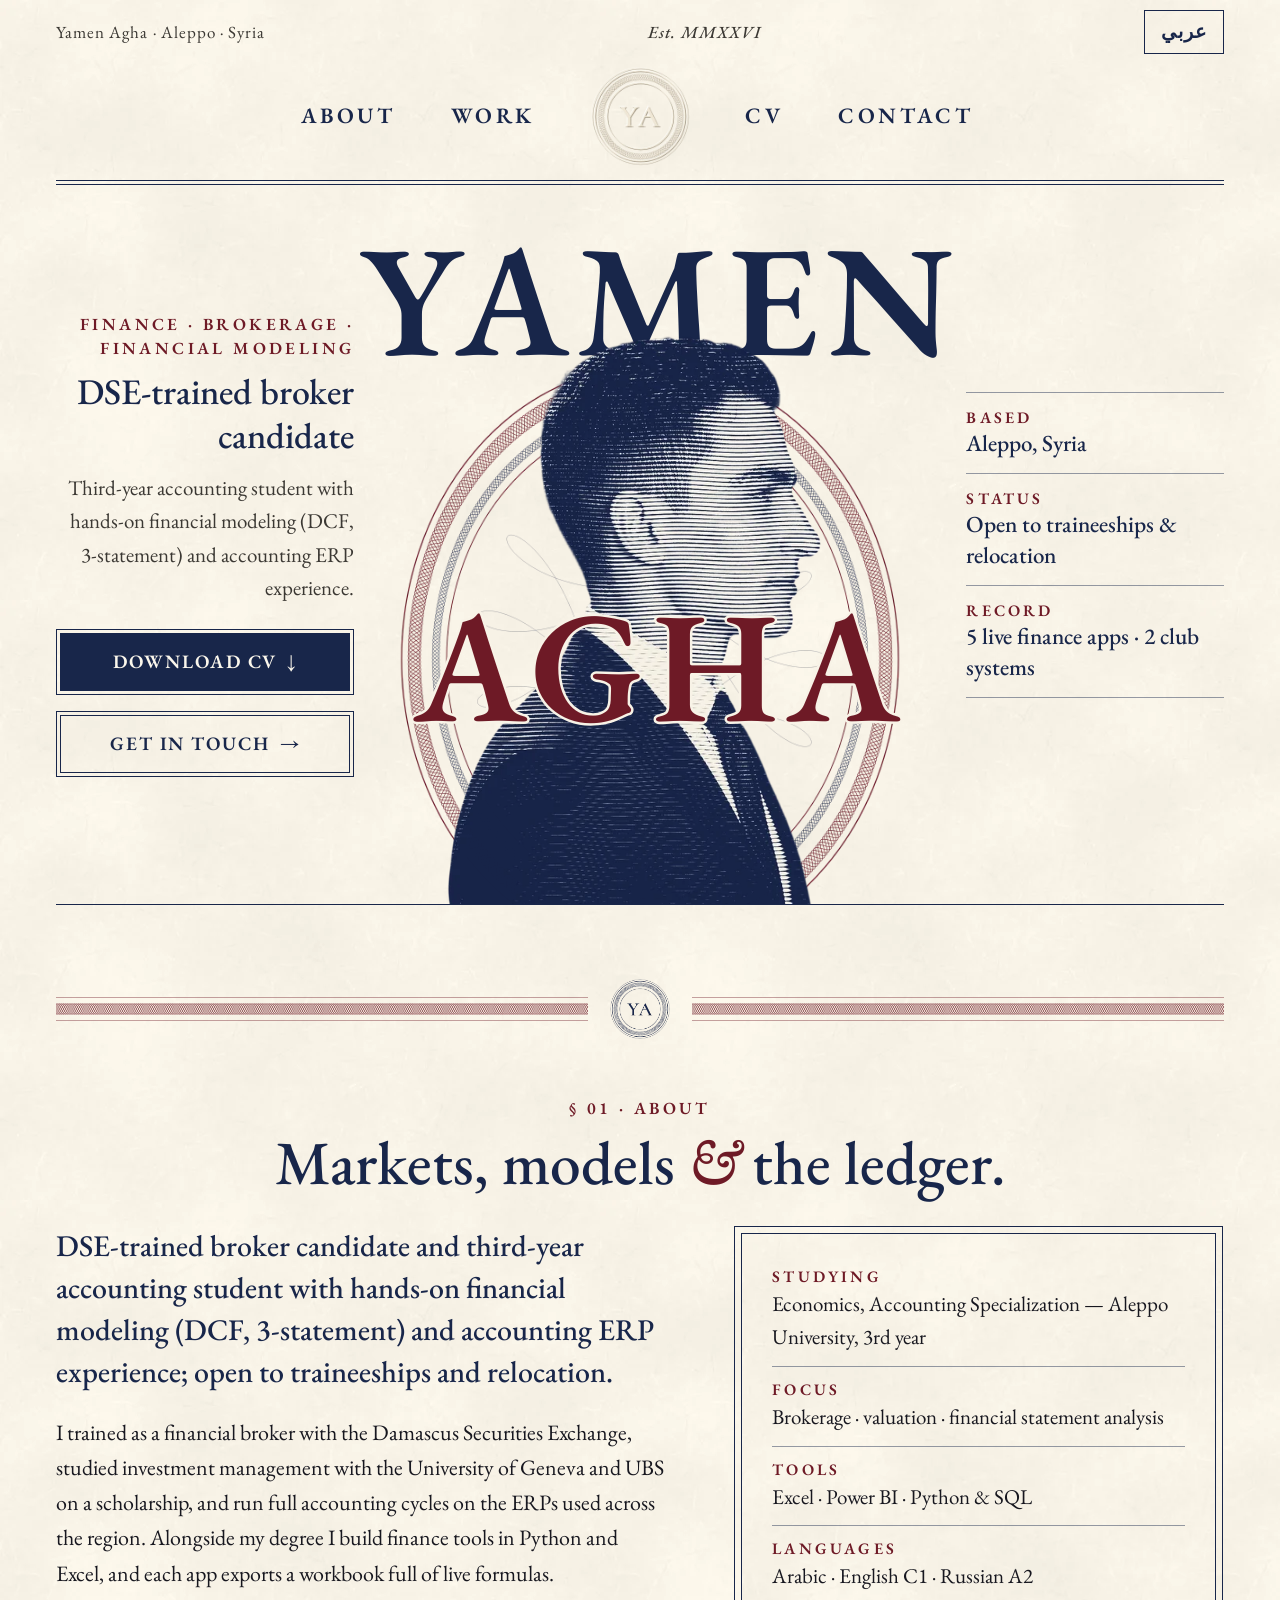
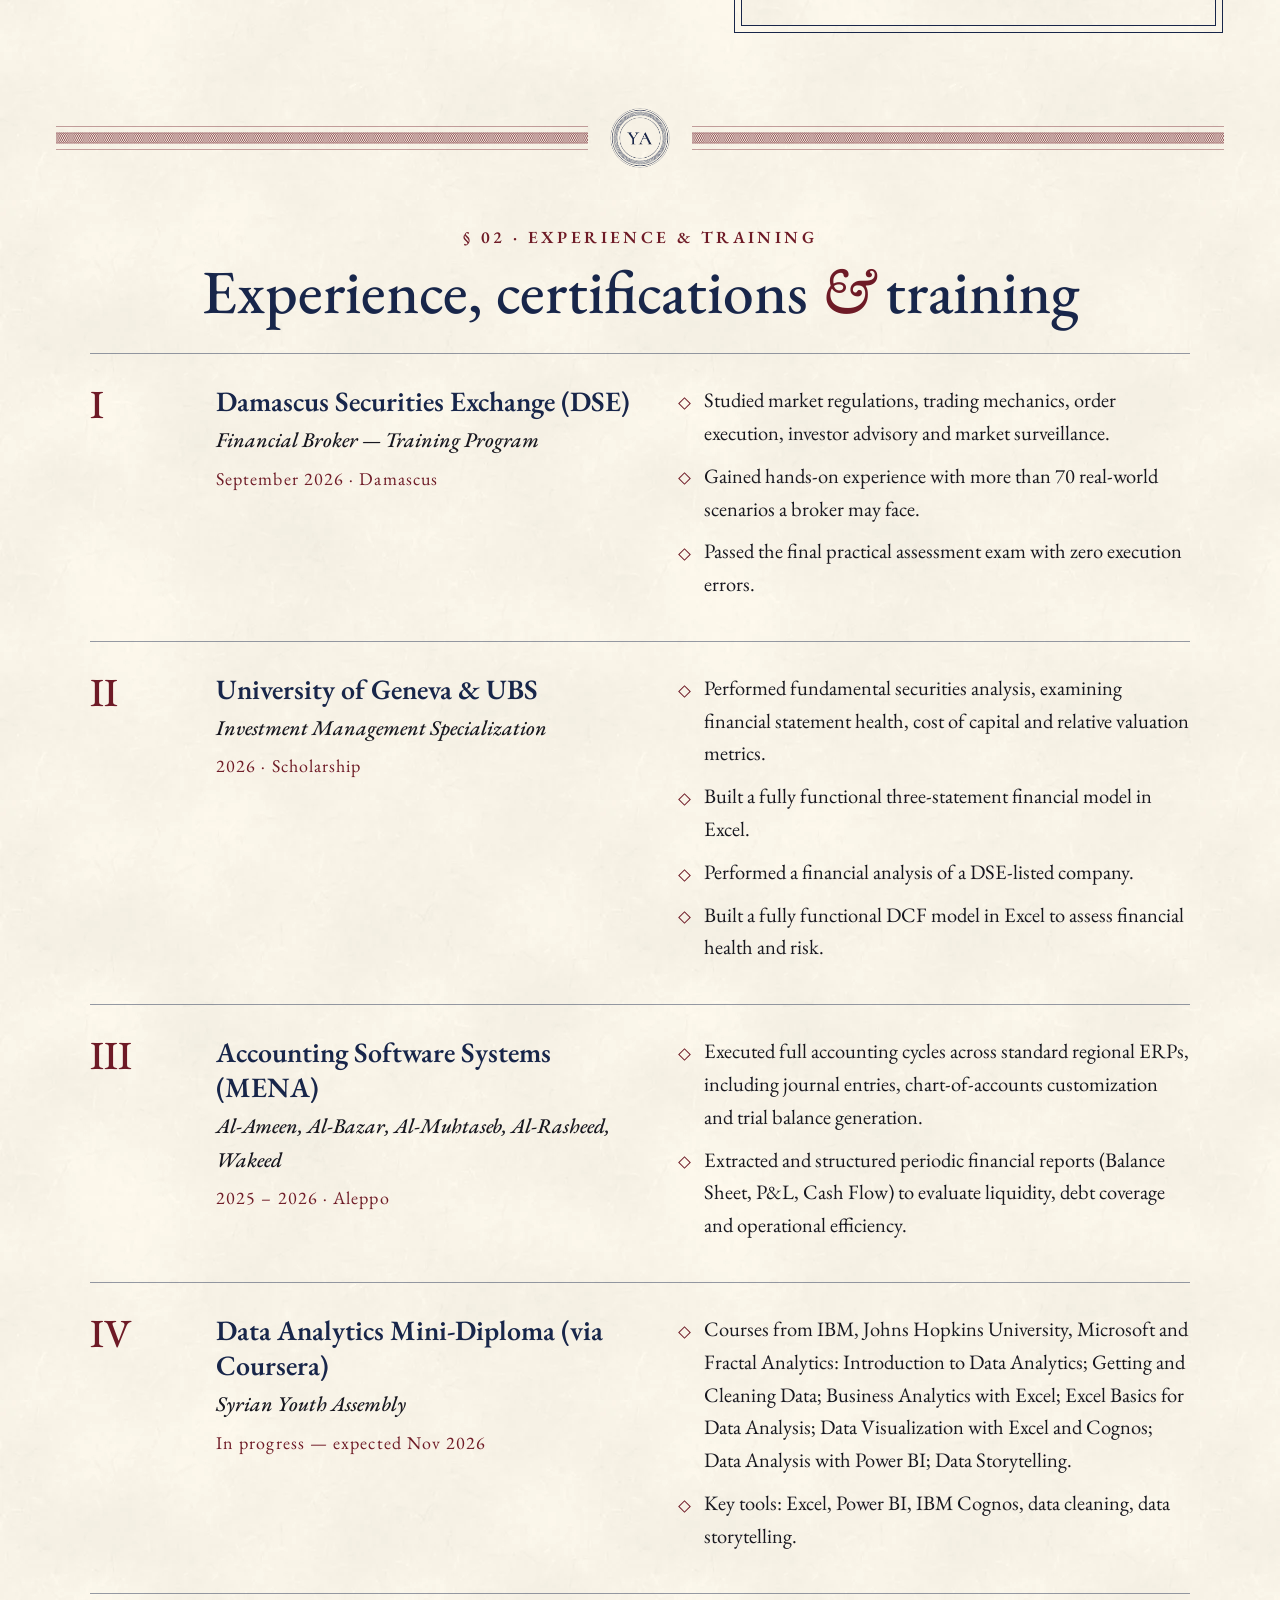
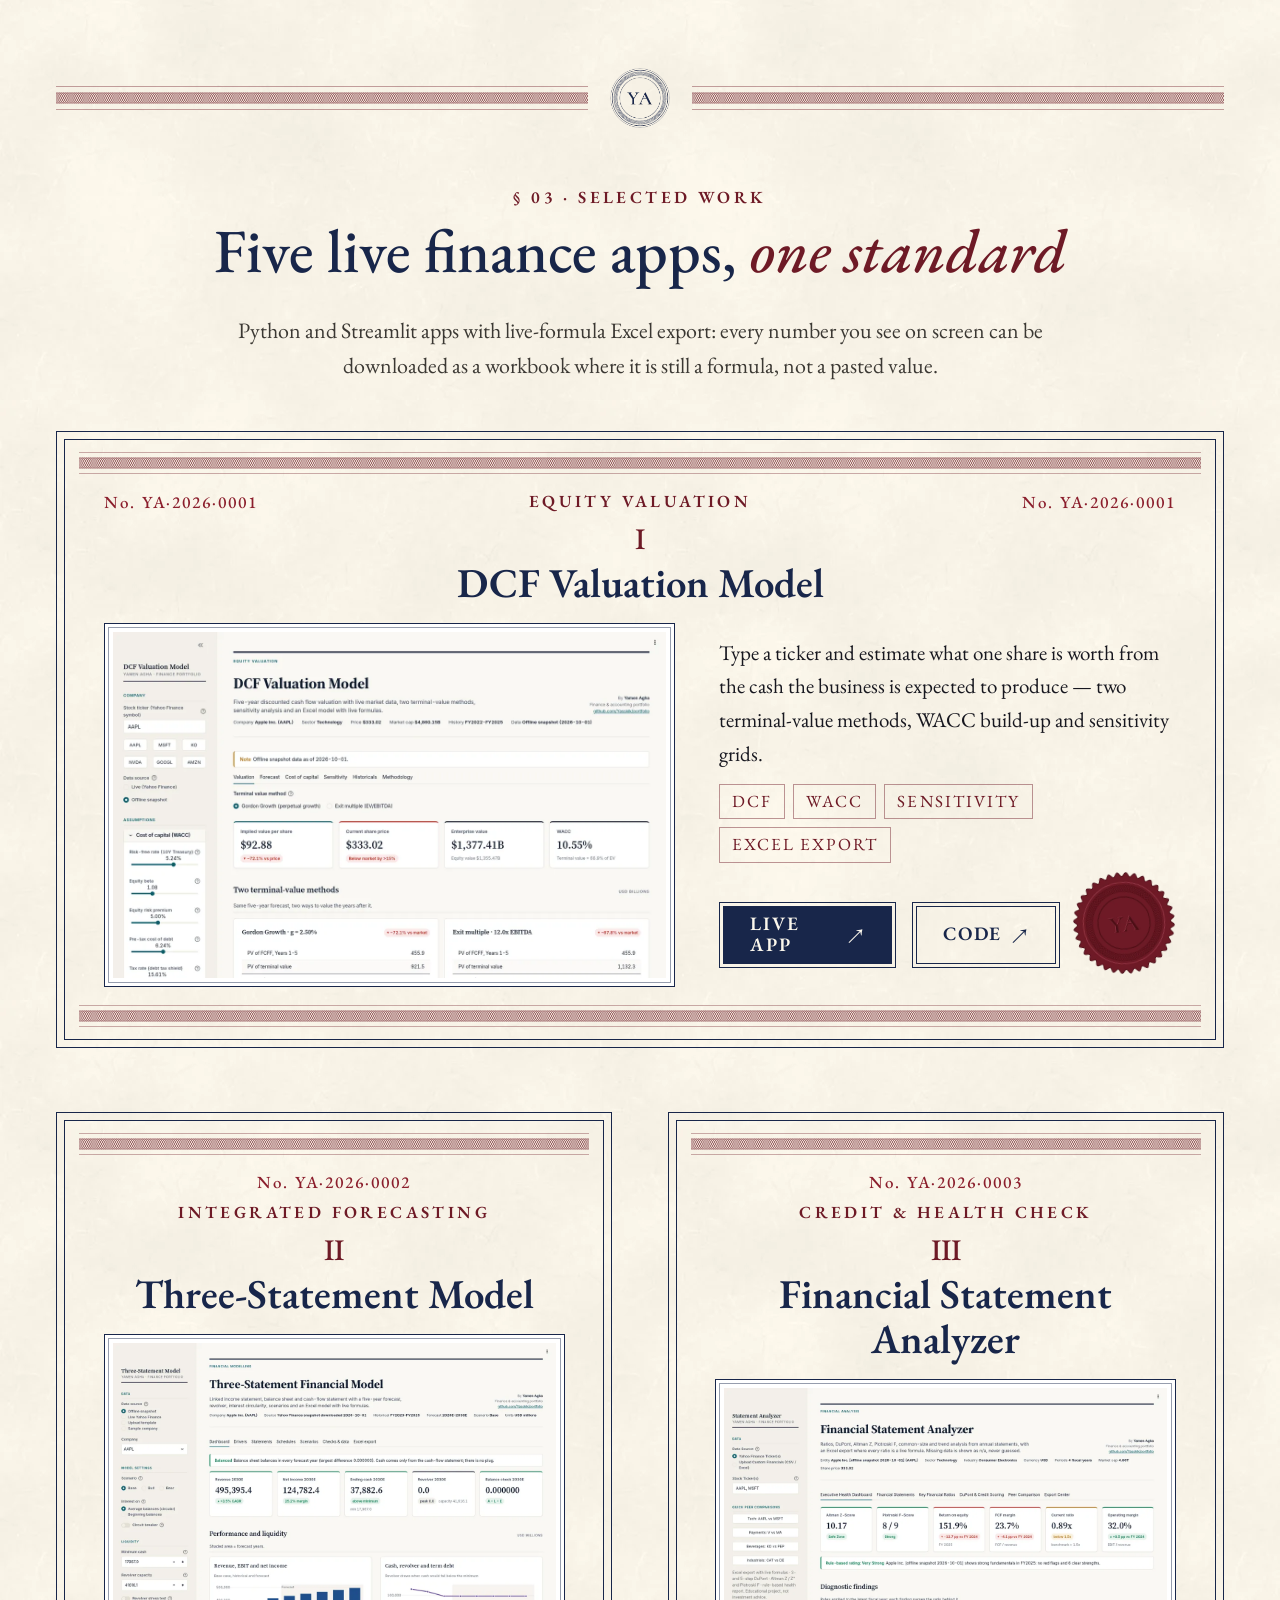
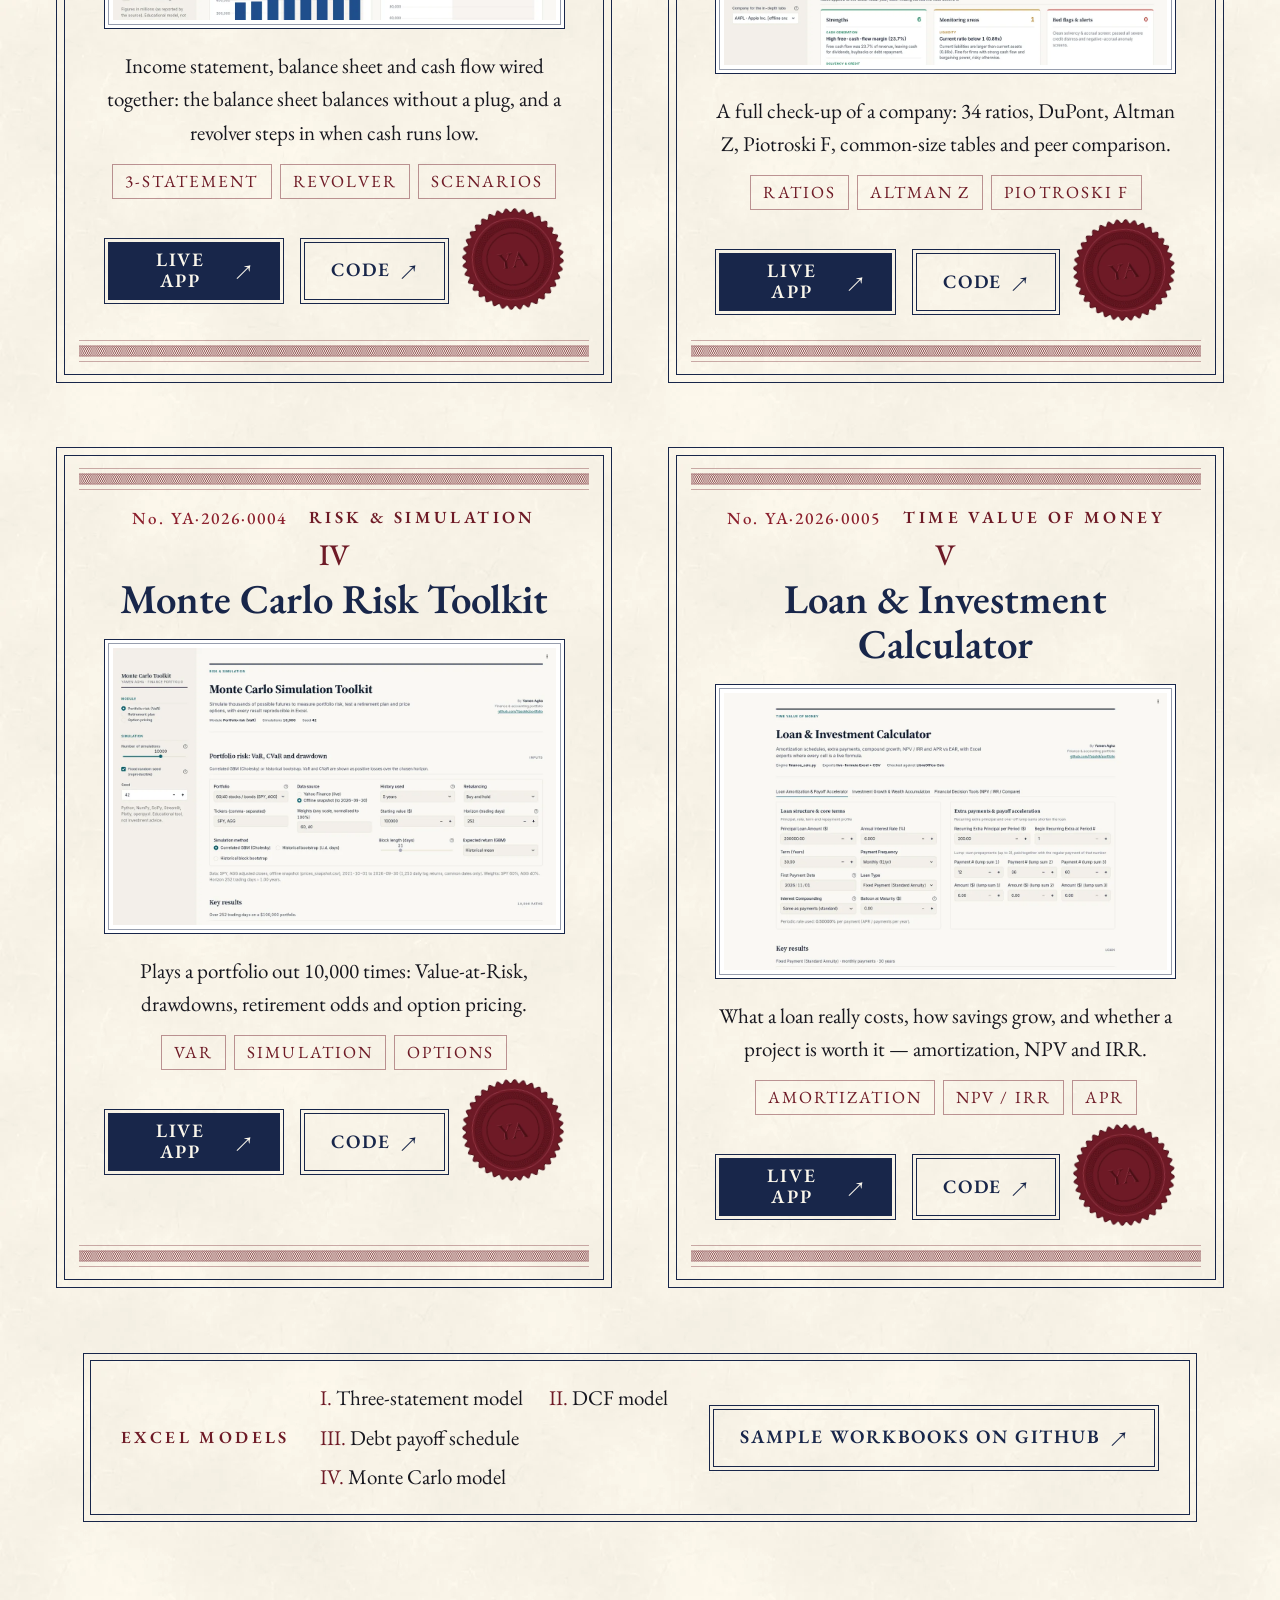
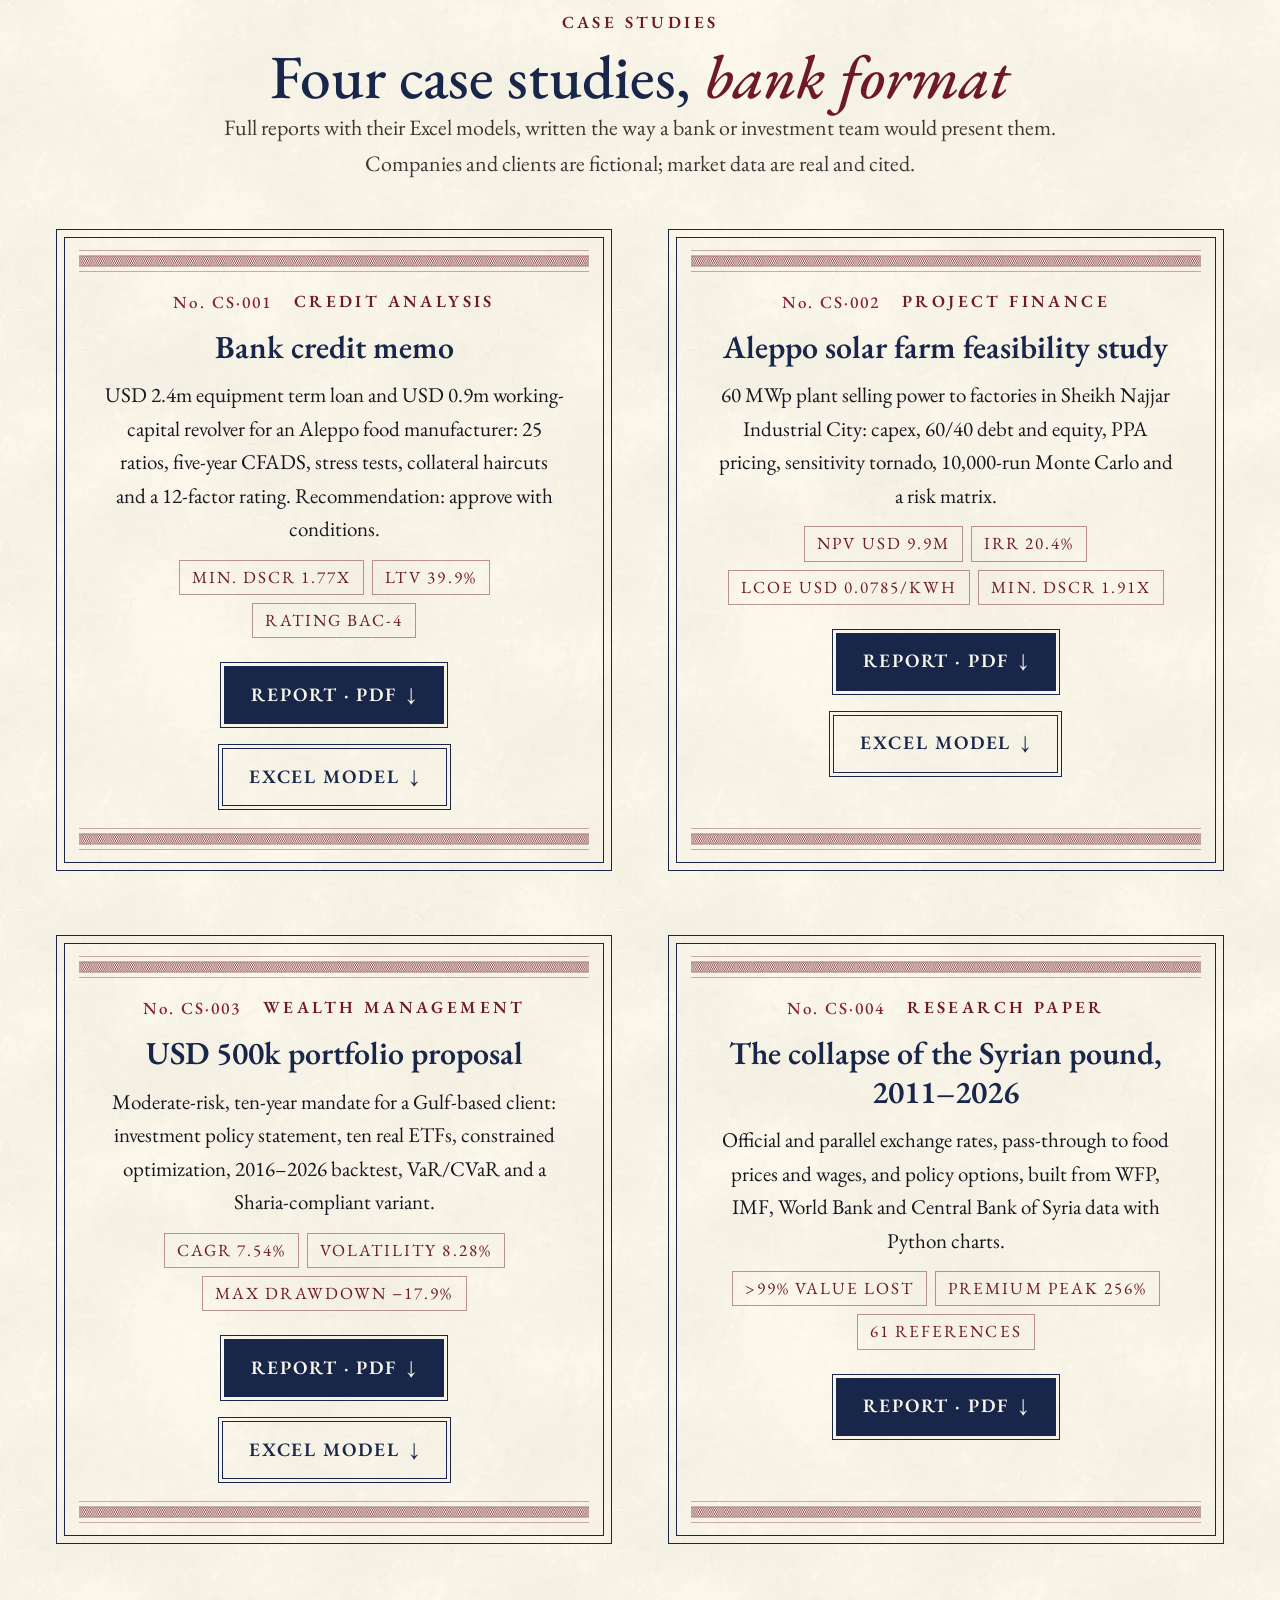
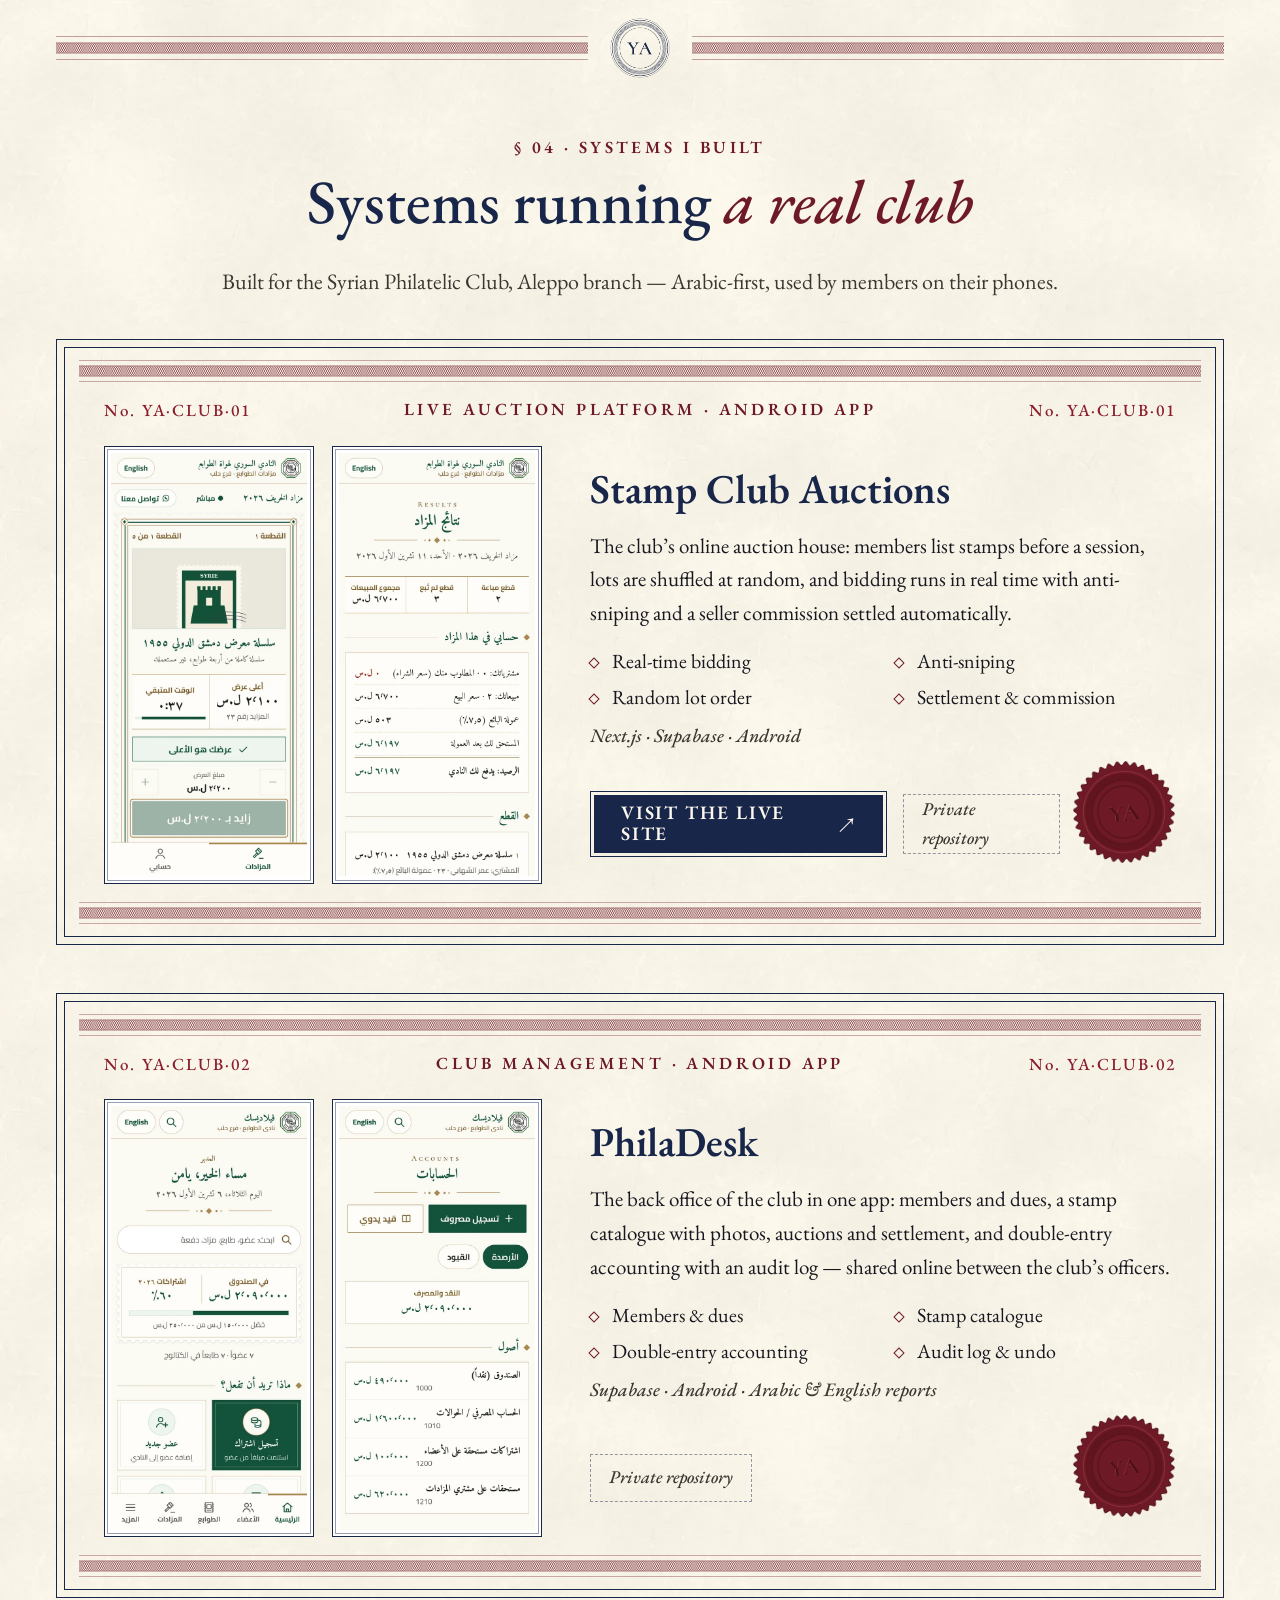
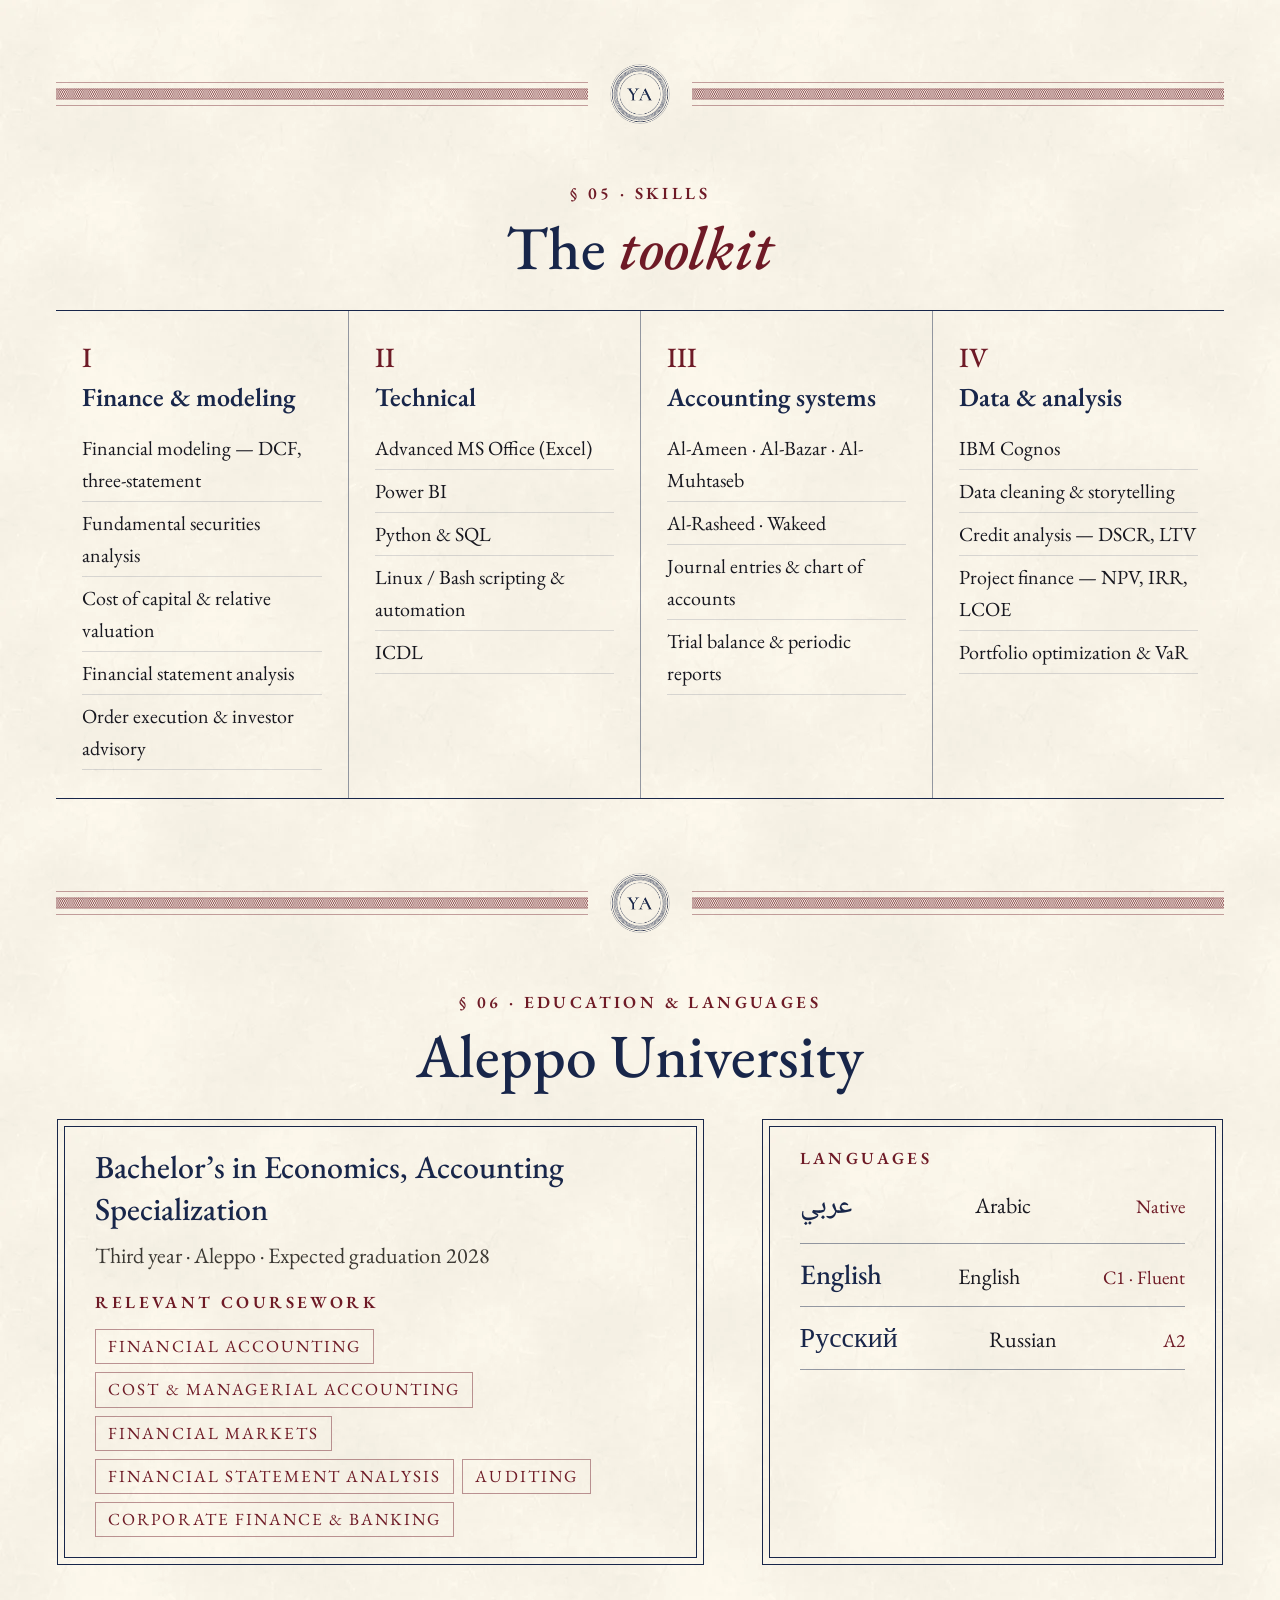
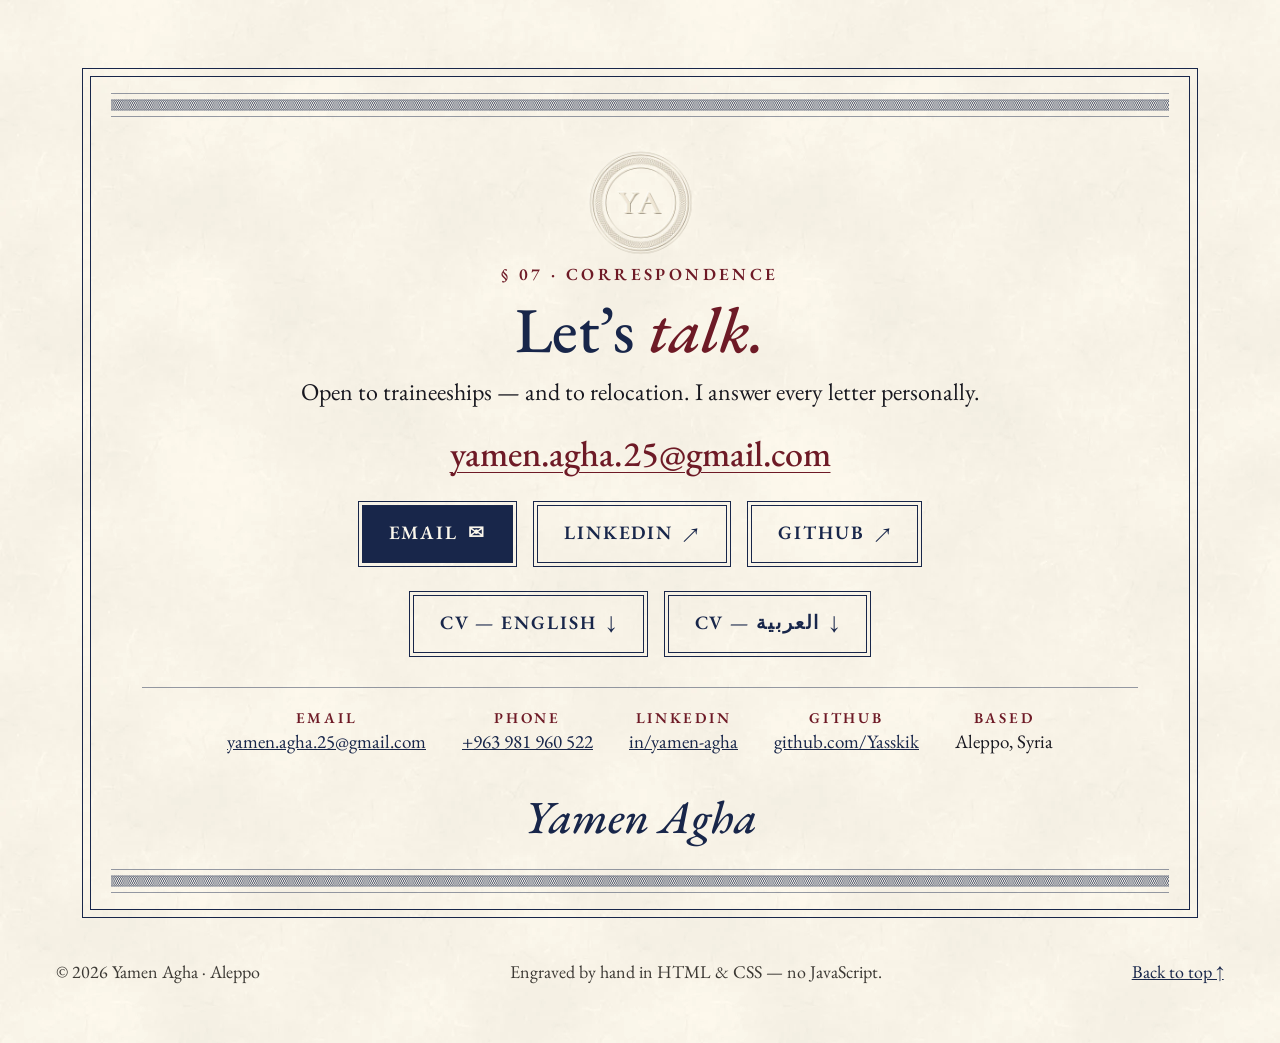
==== commit d4a801ce: "Redesign: private-bank engraved banknote edition (EN + AR), crest favicon, banknote OG image" ====
--- a/index.html
+++ b/index.html
@@ -6,7 +6,7 @@
 <title>Yamen Agha — Finance &amp; Brokerage | Financial Modeling</title>
 <meta name="description" content="Yamen Agha — DSE-trained broker candidate and third-year accounting student in Aleppo, Syria. Financial modeling (DCF, three-statement), live finance apps, accounting ERP experience.">
 <meta name="author" content="Yamen Agha">
-<meta name="theme-color" content="#F1F0EC">
+<meta name="theme-color" content="#F8F3E7">
 <meta name="color-scheme" content="light">
 <link rel="canonical" href="https://yasskik.github.io/">
 <link rel="alternate" hreflang="en" href="https://yasskik.github.io/">
@@ -19,7 +19,7 @@
 <meta property="og:image" content="https://yasskik.github.io/assets/img/og.jpg">
 <meta property="og:image:width" content="1200">
 <meta property="og:image:height" content="630">
-<meta property="og:image:alt" content="Yamen Agha — silver portrait">
+<meta property="og:image:alt" content="Yamen Agha — engraved banknote portrait">
 <meta property="og:locale" content="en_US">
 <meta property="og:locale:alternate" content="ar_SY">
 <meta property="profile:first_name" content="Yamen">
@@ -33,505 +33,413 @@
 <link rel="icon" href="assets/img/icon-192.png" sizes="192x192" type="image/png">
 <link rel="apple-touch-icon" href="assets/img/apple-touch-icon.png">
 <link rel="manifest" href="site.webmanifest">
-<link rel="preload" href="assets/fonts/Manrope-normal-400-700-latin.woff2" as="font" type="font/woff2" crossorigin>
-<link rel="preload" href="assets/fonts/PlayfairDisplay-normal-400-900-latin.woff2" as="font" type="font/woff2" crossorigin>
-<link rel="preload" as="image" href="assets/img/portrait-figure.webp" imagesrcset="assets/img/portrait-figure-640.webp 640w, assets/img/portrait-figure.webp 1008w" imagesizes="(max-width: 760px) 100vw, 560px">
+<link rel="preload" href="assets/fonts/EBGaramond-normal-500-latin.woff2" as="font" type="font/woff2" crossorigin>
+<link rel="preload" as="image" href="assets/img/portrait-engraved.webp" imagesrcset="assets/img/portrait-engraved-640.webp 640w, assets/img/portrait-engraved.webp 1008w" imagesizes="(max-width: 760px) 330px, 500px">
 <link rel="stylesheet" href="assets/css/fonts.css">
 <link rel="stylesheet" href="assets/css/style.css">
 <script type="application/ld+json">
 {"@context":"https://schema.org","@type":"Person","name":"Yamen Agha","alternateName":"Yamen Muhannad Sulaiman Agha","url":"https://yasskik.github.io/","image":"https://yasskik.github.io/assets/img/og.jpg","email":"mailto:yamen.agha.25@gmail.com","telephone":"+963981960522","jobTitle":"DSE-trained broker candidate","address":{"@type":"PostalAddress","addressLocality":"Aleppo","addressCountry":"SY"},"alumniOf":{"@type":"CollegeOrUniversity","name":"Aleppo University"},"knowsLanguage":["ar","en","ru"],"sameAs":["https://www.linkedin.com/in/yamen-agha-157600288","https://github.com/Yasskik"]}
 </script>
-<script>document.documentElement.classList.add('js')</script>
 </head>
 <body class="lang-en">
 <a class="skip" href="#main">Skip to content</a>
-<div class="grain" aria-hidden="true"></div>
-
-<header class="mast" id="mast">
-  <a class="mast__mono" href="#top" aria-label="Yamen Agha — home">
-    <picture><source type="image/webp" srcset="assets/img/logo-44.webp 1x, assets/img/logo-88.webp 2x, assets/img/logo-132.webp 3x"><img src="assets/img/logo-44.png" srcset="assets/img/logo-88.png 2x, assets/img/logo-132.png 3x" width="44" height="44" alt=""></picture>
-    <span class="mast__name">Yamen Agha</span>
-  </a>
-  <nav class="mast__nav" id="nav" aria-label="Primary">
-    <ol>
-      <li><a href="#about" data-nav="about"><span class="num">01</span>About</a></li>
-      <li><a href="#experience" data-nav="experience"><span class="num">02</span>Experience</a></li>
-      <li><a href="#work" data-nav="work"><span class="num">03</span>Work</a></li>
-      <li><a href="#systems" data-nav="systems"><span class="num">04</span>Systems</a></li>
-      <li><a href="#skills" data-nav="skills"><span class="num">05</span>Skills</a></li>
-      <li><a href="#contact" data-nav="contact"><span class="num">06</span>Contact</a></li>
-    </ol>
-    <div class="mast__drawer-foot">
-      <a href="cv/Yamen_Agha_CV_EN.pdf" download>CV — English ↓</a>
-      <a href="cv/Yamen_Agha_CV_AR.pdf" download>CV — العربية ↓</a>
-    </div>
+<div class="sheet">
+<div class="topbar"><span>Yamen Agha · Aleppo · Syria</span><span class="topbar__est">Est. MMXXVI</span><a class="topbar__lang" href="ar/" hreflang="ar" lang="ar">عربي</a></div>
+<header class="mast" id="top">
+  <nav class="nav nav--start" aria-label="Primary">
+<a href="#about">About</a><a href="#work">Work</a>  </nav>
+  <a class="mast__crest" href="#top" aria-label="Yamen Agha — home"><img src="assets/img/crest.webp" width="104" height="104" alt=""></a>
+  <nav class="nav nav--end" aria-label="Primary, continued">
+    <a href="cv/Yamen_Agha_CV_EN.pdf" download>CV</a><a href="#contact">Contact</a>
   </nav>
-  <div class="mast__right">
-    <a class="mast__lang" href="ar/" hreflang="ar" lang="ar">عربي</a>
-    <a class="mast__cv" href="cv/Yamen_Agha_CV_EN.pdf" download data-magnetic>CV <span aria-hidden="true">↓</span></a>
-    <button class="mast__burger" id="burger" aria-expanded="false" aria-controls="nav"><span class="sr-only">Menu</span><i></i><i></i></button>
-  </div>
-</header>
+</header>
+<div class="rule2" aria-hidden="true"></div>
 
 <main id="main">
-<!-- ============ HERO ============ -->
-<section class="hero" id="top" aria-labelledby="hero-title">
+<section class="hero" aria-labelledby="hero-title">
   <h1 class="sr-only" id="hero-title">Yamen Agha — Finance, Brokerage &amp; Financial Modeling</h1>
-  <div class="hero__rail hero__rail--start" aria-hidden="true"><span>Yamen Muhannad Sulaiman Agha</span></div>
-  <div class="hero__rail hero__rail--end" aria-hidden="true"><span>Portfolio · Edition 2026 · Aleppo</span></div>
-
-  <div class="hero__grid">
-    <div class="hero__col hero__col--start">
-      <div class="hero__issue reveal">
-        <span class="label">Vol. 01</span><span class="rule"></span><span class="label">Aleppo — 2026</span>
-      </div>
-      <div class="hero__intro">
-        <p class="hero__kicker reveal">Finance · Brokerage · Financial Modeling</p>
-        <p class="hero__role reveal">DSE-trained broker candidate</p>
-        <p class="hero__lede reveal">Third-year accounting student with hands-on financial modeling (DCF, 3-statement) and accounting ERP experience.</p>
-      </div>
-      <dl class="hero__facts reveal">
-<div><dt>Based</dt><dd>Aleppo, Syria</dd></div><div><dt>Status</dt><dd>Open to traineeships &amp; relocation</dd></div>      </dl>
-    </div>
-
-    <div class="hero__stage" id="stage">
-      <div class="hero__frame" aria-hidden="true"><i class="tick tl"></i><i class="tick tr"></i><i class="tick bl"></i><i class="tick br"></i></div>
-      <picture class="hero__plate" data-depth="plate">
-        <img src="assets/img/portrait-plate.webp" srcset="assets/img/portrait-plate-640.webp 640w, assets/img/portrait-plate.webp 1008w" sizes="(max-width: 760px) 100vw, 560px" width="1008" height="1792" alt="" fetchpriority="high" decoding="async">
-      </picture>
-      <span class="hero__name hero__name--back" aria-hidden="true" data-depth="back">YAMEN</span>
-      <img class="hero__figure" data-depth="figure" src="assets/img/portrait-figure.webp" srcset="assets/img/portrait-figure-640.webp 640w, assets/img/portrait-figure.webp 1008w" sizes="(max-width: 760px) 100vw, 560px" width="1008" height="1792" alt="Portrait of Yamen Agha in profile, wearing a silver suit" fetchpriority="high" decoding="async">
-      <span class="hero__name hero__name--front" aria-hidden="true" data-depth="front">AGHA</span>
-      <span class="hero__fig" aria-hidden="true">Fig. 01 — In profile</span>
-    </div>
-
-    <div class="hero__col hero__col--end">
-      <p class="hero__issue-title reveal">The Portfolio Issue</p>
-      <div class="hero__contents reveal">
-        <p class="label">In this issue</p>
-        <ol>
-          <li><a href="#experience"><span class="num">02</span><span>Damascus Securities Exchange broker training</span></a></li>
-          <li><a href="#experience"><span class="num">03</span><span>Investment management with Geneva × UBS</span></a></li>
-          <li><a href="#work"><span class="num">04</span><span>Five live finance apps, built in Python</span></a></li>
-          <li><a href="#systems"><span class="num">05</span><span>Systems built for the Aleppo stamp club</span></a></li>
-        </ol>
-      </div>
-      <div class="hero__cta reveal">
-        <a class="btn btn--solid" href="cv/Yamen_Agha_CV_EN.pdf" download data-magnetic><span>Download CV</span><b aria-hidden="true">↓</b></a>
-        <a class="btn btn--line" href="#contact" data-magnetic><span>Get in touch</span><b aria-hidden="true">→</b></a>
-      </div>
-    </div>
-  </div>
-  <a class="hero__scroll" href="#about" aria-label="Scroll"><span>Scroll</span><i></i></a>
-</section>
-
-<!-- ============ TICKER ============ -->
-<div class="ticker" aria-label="Highlights">
-  <div class="ticker__track">
-    <ul class="ticker__list">
-      <li><span class="ticker__k">DSE broker training</span><span class="ticker__v ticker__v--up"><b aria-hidden="true">▲</b> 70+ scenarios</span></li>
-      <li><span class="ticker__k">Execution errors</span><span class="ticker__v ticker__v--down"><b aria-hidden="true">▼</b> 0</span></li>
-      <li><span class="ticker__k">Geneva × UBS</span><span class="ticker__v ticker__v--up"><b aria-hidden="true">▲</b> Investment management</span></li>
-      <li><span class="ticker__k">Live finance apps</span><span class="ticker__v ticker__v--up"><b aria-hidden="true">▲</b> 5</span></li>
-      <li><span class="ticker__k">Case studies</span><span class="ticker__v ticker__v--up"><b aria-hidden="true">▲</b> 4</span></li>
-      <li><span class="ticker__k">Models</span><span class="ticker__v ticker__v--up"><b aria-hidden="true">▲</b> DCF · 3-statement</span></li>
-      <li><span class="ticker__k">English</span><span class="ticker__v ticker__v--up"><b aria-hidden="true">▲</b> C1</span></li>
-      <li><span class="ticker__k">Russian</span><span class="ticker__v ticker__v--up"><b aria-hidden="true">▲</b> A2</span></li>
-      <li><span class="ticker__k">Aleppo University</span><span class="ticker__v ticker__v--up"><b aria-hidden="true">▲</b> Class of 2028</span></li>
-    </ul>
-    <ul class="ticker__list" aria-hidden="true">
-      <li><span class="ticker__k">DSE broker training</span><span class="ticker__v ticker__v--up"><b aria-hidden="true">▲</b> 70+ scenarios</span></li>
-      <li><span class="ticker__k">Execution errors</span><span class="ticker__v ticker__v--down"><b aria-hidden="true">▼</b> 0</span></li>
-      <li><span class="ticker__k">Geneva × UBS</span><span class="ticker__v ticker__v--up"><b aria-hidden="true">▲</b> Investment management</span></li>
-      <li><span class="ticker__k">Live finance apps</span><span class="ticker__v ticker__v--up"><b aria-hidden="true">▲</b> 5</span></li>
-      <li><span class="ticker__k">Case studies</span><span class="ticker__v ticker__v--up"><b aria-hidden="true">▲</b> 4</span></li>
-      <li><span class="ticker__k">Models</span><span class="ticker__v ticker__v--up"><b aria-hidden="true">▲</b> DCF · 3-statement</span></li>
-      <li><span class="ticker__k">English</span><span class="ticker__v ticker__v--up"><b aria-hidden="true">▲</b> C1</span></li>
-      <li><span class="ticker__k">Russian</span><span class="ticker__v ticker__v--up"><b aria-hidden="true">▲</b> A2</span></li>
-      <li><span class="ticker__k">Aleppo University</span><span class="ticker__v ticker__v--up"><b aria-hidden="true">▲</b> Class of 2028</span></li>
-    </ul>
-  </div>
-</div>
-
-
-<!-- ============ ABOUT ============ -->
-<section class="sec about" id="about" data-section>
-  <header class="sec-head">
-  <span class="sec-head__ghost" aria-hidden="true" data-drift>PROFILE</span>
-  <div class="sec-head__meta reveal"><span class="sec-head__no">01</span><span class="rule"></span><span class="label">About</span></div>
-  <h2 class="sec-head__title reveal">Markets, models <em>&amp;</em> the ledger.</h2>
+  <div class="hero__start">
+    <p class="sc">Finance · Brokerage · Financial Modeling</p>
+    <p class="hero__role">DSE-trained broker candidate</p>
+    <p class="hero__lede">Third-year accounting student with hands-on financial modeling (DCF, 3-statement) and accounting ERP experience.</p>
+    <div class="btns">
+      <a class="btn btn--ink" href="cv/Yamen_Agha_CV_EN.pdf" download>Download CV <span aria-hidden="true">↓</span></a>
+      <a class="btn btn--line" href="#contact">Get in touch <span aria-hidden="true">→</span></a>
+    </div>
+  </div>
+  <div class="stage" aria-hidden="true">
+    <img class="stage__oval" src="assets/img/guil-oval.webp" width="600" height="800" alt="" decoding="async">
+    <span class="name name--back">YAMEN</span>
+    <img class="stage__fig" src="assets/img/portrait-engraved.webp" srcset="assets/img/portrait-engraved-640.webp 640w, assets/img/portrait-engraved.webp 1008w" sizes="(max-width: 760px) 330px, 500px" width="1008" height="1792" alt="" fetchpriority="high" decoding="async">
+    <span class="name name--front">AGHA</span>
+  </div>
+  <dl class="hero__end">
+<div><dt>Based</dt><dd>Aleppo, Syria</dd></div><div><dt>Status</dt><dd>Open to traineeships &amp; relocation</dd></div>    <div><dt>Record</dt><dd>5 live finance apps · 2 club systems</dd></div>
+  </dl>
+</section>
+
+
+<div class="divider" aria-hidden="true"><i></i><img src="assets/img/crest-ink.webp" width="64" height="64" alt="" loading="lazy"><i></i></div>
+<section class="sec about" id="about">
+  <header class="sec-head">
+  <p class="sc">§ 01 · About</p>
+  <h2>Markets, models <em>&amp;</em> the ledger.</h2>
 </header>
 
   <div class="about__grid">
-    <figure class="about__fig reveal" aria-hidden="true">
-      <div class="about__crop"><img src="assets/img/portrait-plate-640.webp" width="640" height="1138" alt="" loading="lazy" decoding="async"></div>
-      <figcaption>Fig. 02 — Aleppo, 2026</figcaption>
-    </figure>
     <div class="about__text">
-      <p class="about__lead reveal">DSE-trained broker candidate and third-year accounting student with hands-on financial modeling (DCF, 3-statement) and accounting ERP experience; open to traineeships and relocation.</p>
-      <p class="about__body reveal">I trained as a financial broker with the Damascus Securities Exchange, studied investment management with the University of Geneva and UBS on a scholarship, and run full accounting cycles on the ERPs used across the region. Alongside my degree I build finance tools in Python and Excel, and each app exports a workbook full of live formulas.</p>
-    </div>
-    <dl class="about__facts reveal">
+      <p class="about__lead">DSE-trained broker candidate and third-year accounting student with hands-on financial modeling (DCF, 3-statement) and accounting ERP experience; open to traineeships and relocation.</p>
+      <p>I trained as a financial broker with the Damascus Securities Exchange, studied investment management with the University of Geneva and UBS on a scholarship, and run full accounting cycles on the ERPs used across the region. Alongside my degree I build finance tools in Python and Excel, and each app exports a workbook full of live formulas.</p>
+    </div>
+    <dl class="ledger">
 <div><dt>Studying</dt><dd>Economics, Accounting Specialization — Aleppo University, 3rd year</dd></div><div><dt>Focus</dt><dd>Brokerage · valuation · financial statement analysis</dd></div><div><dt>Tools</dt><dd>Excel · Power BI · Python &amp; SQL</dd></div><div><dt>Languages</dt><dd>Arabic · English C1 · Russian A2</dd></div>    </dl>
   </div>
 </section>
 
-<!-- ============ EXPERIENCE ============ -->
-<section class="sec exp" id="experience" data-section>
-  <header class="sec-head">
-  <span class="sec-head__ghost" aria-hidden="true" data-drift>EXPERIENCE</span>
-  <div class="sec-head__meta reveal"><span class="sec-head__no">02</span><span class="rule"></span><span class="label">Experience &amp; Training</span></div>
-  <h2 class="sec-head__title reveal">Experience, certifications <em>&amp;</em> training</h2>
+<div class="divider" aria-hidden="true"><i></i><img src="assets/img/crest-ink.webp" width="64" height="64" alt="" loading="lazy"><i></i></div>
+<section class="sec exp" id="experience">
+  <header class="sec-head">
+  <p class="sc">§ 02 · Experience &amp; Training</p>
+  <h2>Experience, certifications <em>&amp;</em> training</h2>
 </header>
 
   <ol class="exp__list">
-    <li class="exp__item reveal" data-sheen>
-      <span class="exp__num" aria-hidden="true">01</span>
+    <li class="exp__item">
+      <span class="exp__num" aria-hidden="true">I</span>
       <div class="exp__head">
-        <h3 class="exp__org">Damascus Securities Exchange (DSE)</h3>
+        <h3>Damascus Securities Exchange (DSE)</h3>
         <p class="exp__role">Financial Broker — Training Program</p>
-      </div>
-      <ul class="exp__bullets">
-<li>Studied market regulations, trading mechanics, order execution, investor advisory and market surveillance.</li><li>Gained hands-on experience with more than 70 real-world scenarios a broker may face.</li><li>Passed the final practical assessment exam with zero execution errors.</li>      </ul>
-      <div class="exp__when"><span class="mono">September 2026</span><span>Damascus</span></div>
+        <p class="exp__when">September 2026 · Damascus</p>
+      </div>
+      <ul class="exp__bullets"><li>Studied market regulations, trading mechanics, order execution, investor advisory and market surveillance.</li><li>Gained hands-on experience with more than 70 real-world scenarios a broker may face.</li><li>Passed the final practical assessment exam with zero execution errors.</li></ul>
     </li>
-    <li class="exp__item reveal" data-sheen>
-      <span class="exp__num" aria-hidden="true">02</span>
+    <li class="exp__item">
+      <span class="exp__num" aria-hidden="true">II</span>
       <div class="exp__head">
-        <h3 class="exp__org">University of Geneva &amp; UBS</h3>
+        <h3>University of Geneva &amp; UBS</h3>
         <p class="exp__role">Investment Management Specialization</p>
-      </div>
-      <ul class="exp__bullets">
-<li>Performed fundamental securities analysis, examining financial statement health, cost of capital and relative valuation metrics.</li><li>Built a fully functional three-statement financial model in Excel.</li><li>Performed a financial analysis of a DSE-listed company.</li><li>Built a fully functional DCF model in Excel to assess financial health and risk.</li>      </ul>
-      <div class="exp__when"><span class="mono">2026</span><span>Scholarship</span></div>
+        <p class="exp__when">2026 · Scholarship</p>
+      </div>
+      <ul class="exp__bullets"><li>Performed fundamental securities analysis, examining financial statement health, cost of capital and relative valuation metrics.</li><li>Built a fully functional three-statement financial model in Excel.</li><li>Performed a financial analysis of a DSE-listed company.</li><li>Built a fully functional DCF model in Excel to assess financial health and risk.</li></ul>
     </li>
-    <li class="exp__item reveal" data-sheen>
-      <span class="exp__num" aria-hidden="true">03</span>
+    <li class="exp__item">
+      <span class="exp__num" aria-hidden="true">III</span>
       <div class="exp__head">
-        <h3 class="exp__org">Accounting Software Systems (MENA)</h3>
+        <h3>Accounting Software Systems (MENA)</h3>
         <p class="exp__role">Al-Ameen, Al-Bazar, Al-Muhtaseb, Al-Rasheed, Wakeed</p>
-      </div>
-      <ul class="exp__bullets">
-<li>Executed full accounting cycles across standard regional ERPs, including journal entries, chart-of-accounts customization and trial balance generation.</li><li>Extracted and structured periodic financial reports (Balance Sheet, P&amp;L, Cash Flow) to evaluate liquidity, debt coverage and operational efficiency.</li>      </ul>
-      <div class="exp__when"><span class="mono">2025 – 2026</span><span>Aleppo</span></div>
+        <p class="exp__when">2025 – 2026 · Aleppo</p>
+      </div>
+      <ul class="exp__bullets"><li>Executed full accounting cycles across standard regional ERPs, including journal entries, chart-of-accounts customization and trial balance generation.</li><li>Extracted and structured periodic financial reports (Balance Sheet, P&amp;L, Cash Flow) to evaluate liquidity, debt coverage and operational efficiency.</li></ul>
     </li>
-    <li class="exp__item reveal" data-sheen>
-      <span class="exp__num" aria-hidden="true">04</span>
+    <li class="exp__item">
+      <span class="exp__num" aria-hidden="true">IV</span>
       <div class="exp__head">
-        <h3 class="exp__org">Data Analytics Mini-Diploma (via Coursera)</h3>
+        <h3>Data Analytics Mini-Diploma (via Coursera)</h3>
         <p class="exp__role">Syrian Youth Assembly</p>
-      </div>
-      <ul class="exp__bullets">
-<li>Courses from IBM, Johns Hopkins University, Microsoft and Fractal Analytics: Introduction to Data Analytics; Getting and Cleaning Data; Business Analytics with Excel; Excel Basics for Data Analysis; Data Visualization with Excel and Cognos; Data Analysis with Power BI; Data Storytelling.</li><li>Key tools: Excel, Power BI, IBM Cognos, data cleaning, data storytelling.</li>      </ul>
-      <div class="exp__when"><span class="mono">In progress — expected Nov 2026</span></div>
+        <p class="exp__when">In progress — expected Nov 2026</p>
+      </div>
+      <ul class="exp__bullets"><li>Courses from IBM, Johns Hopkins University, Microsoft and Fractal Analytics: Introduction to Data Analytics; Getting and Cleaning Data; Business Analytics with Excel; Excel Basics for Data Analysis; Data Visualization with Excel and Cognos; Data Analysis with Power BI; Data Storytelling.</li><li>Key tools: Excel, Power BI, IBM Cognos, data cleaning, data storytelling.</li></ul>
     </li>
   </ol>
 </section>
 
-<!-- ============ WORK ============ -->
-<section class="sec work" id="work" data-section>
-  <header class="sec-head">
-  <span class="sec-head__ghost" aria-hidden="true" data-drift>MODELS</span>
-  <div class="sec-head__meta reveal"><span class="sec-head__no">03</span><span class="rule"></span><span class="label">Selected Work</span></div>
-  <h2 class="sec-head__title reveal">Five live finance apps, <em>one standard</em></h2>
-</header>
-
-  <p class="sec-intro reveal">Python and Streamlit apps with live-formula Excel export: every number you see on screen can be downloaded as a workbook where it is still a formula, not a pasted value.</p>
-  <div class="apps">
-    <article class="app reveal app--feature" data-sheen>
-      <a class="app__shot" href="https://yamen-dcf-valuation.streamlit.app/" target="_blank" rel="noopener" tabindex="-1" aria-hidden="true">
-        <img src="assets/img/app-dcf.webp" width="1200" height="750" alt="" loading="lazy" decoding="async">
-        <span class="app__index">01 / 05</span>
-      </a>
-      <div class="app__body">
-        <p class="label">Equity valuation</p>
-        <h3 class="app__title">DCF Valuation Model</h3>
-        <p class="app__text">Type a ticker and estimate what one share is worth from the cash the business is expected to produce — two terminal-value methods, WACC build-up and sensitivity grids.</p>
-        <ul class="tags"><li>DCF</li><li>WACC</li><li>Sensitivity</li><li>Excel export</li></ul>
-        <div class="app__links">
-          <a class="btn btn--solid btn--sm" href="https://yamen-dcf-valuation.streamlit.app/" target="_blank" rel="noopener" data-magnetic><span>Live app</span><b aria-hidden="true">↗</b><span class="sr-only"> — DCF Valuation Model</span></a>
-          <a class="btn btn--line btn--sm" href="https://github.com/Yasskik/portfolio/tree/main/finance/dcf-valuation-model" target="_blank" rel="noopener" data-magnetic><span>Code</span><b aria-hidden="true">↗</b><span class="sr-only"> — DCF Valuation Model</span></a>
+<div class="divider" aria-hidden="true"><i></i><img src="assets/img/crest-ink.webp" width="64" height="64" alt="" loading="lazy"><i></i></div>
+<section class="sec work" id="work">
+  <header class="sec-head">
+  <p class="sc">§ 03 · Selected Work</p>
+  <h2>Five live finance apps, <em>one standard</em></h2>
+</header>
+
+  <p class="sec-intro">Python and Streamlit apps with live-formula Excel export: every number you see on screen can be downloaded as a workbook where it is still a formula, not a pasted value.</p>
+  <div class="certs">
+    <article class="cert cert--wide">
+      <div class="cert__in">
+        <div class="cert__top"><span class="serial">No. YA·2026·0001</span><span class="sc">Equity valuation</span><span class="serial serial--2" aria-hidden="true">No. YA·2026·0001</span></div>
+        <p class="cert__no" aria-hidden="true">I</p>
+        <h3>DCF Valuation Model</h3>
+        <div class="cert__body">
+          <a class="cert__shot" href="https://yamen-dcf-valuation.streamlit.app/" target="_blank" rel="noopener" tabindex="-1" aria-hidden="true"><img src="assets/img/app-dcf.webp" width="1200" height="750" alt="" loading="lazy" decoding="async"></a>
+          <div class="cert__copy">
+            <p class="cert__text">Type a ticker and estimate what one share is worth from the cash the business is expected to produce — two terminal-value methods, WACC build-up and sensitivity grids.</p>
+            <p class="tags"><span>DCF</span><span>WACC</span><span>Sensitivity</span><span>Excel export</span></p>
+            <div class="cert__foot">
+              <div class="btns">
+                <a class="btn btn--ink" href="https://yamen-dcf-valuation.streamlit.app/" target="_blank" rel="noopener">Live app <span aria-hidden="true">↗</span><span class="sr-only"> — DCF Valuation Model</span></a>
+                <a class="btn btn--line" href="https://github.com/Yasskik/portfolio/tree/main/finance/dcf-valuation-model" target="_blank" rel="noopener">Code <span aria-hidden="true">↗</span><span class="sr-only"> — DCF Valuation Model</span></a>
+              </div>
+              <img class="seal" src="assets/img/seal-wax.webp" width="104" height="104" alt="" loading="lazy">
+            </div>
+          </div>
         </div>
       </div>
     </article>
-    <article class="app reveal" data-sheen>
-      <a class="app__shot" href="https://yamen-three-statement.streamlit.app/" target="_blank" rel="noopener" tabindex="-1" aria-hidden="true">
-        <img src="assets/img/app-three-statement.webp" width="1200" height="750" alt="" loading="lazy" decoding="async">
-        <span class="app__index">02 / 05</span>
-      </a>
-      <div class="app__body">
-        <p class="label">Integrated forecasting</p>
-        <h3 class="app__title">Three-Statement Model</h3>
-        <p class="app__text">Income statement, balance sheet and cash flow wired together: the balance sheet balances without a plug, and a revolver steps in when cash runs low.</p>
-        <ul class="tags"><li>3-statement</li><li>Revolver</li><li>Scenarios</li></ul>
-        <div class="app__links">
-          <a class="btn btn--solid btn--sm" href="https://yamen-three-statement.streamlit.app/" target="_blank" rel="noopener" data-magnetic><span>Live app</span><b aria-hidden="true">↗</b><span class="sr-only"> — Three-Statement Model</span></a>
-          <a class="btn btn--line btn--sm" href="https://github.com/Yasskik/portfolio/tree/main/finance/three-statement-model" target="_blank" rel="noopener" data-magnetic><span>Code</span><b aria-hidden="true">↗</b><span class="sr-only"> — Three-Statement Model</span></a>
+    <article class="cert">
+      <div class="cert__in">
+        <div class="cert__top"><span class="serial">No. YA·2026·0002</span><span class="sc">Integrated forecasting</span><span class="serial serial--2" aria-hidden="true">No. YA·2026·0002</span></div>
+        <p class="cert__no" aria-hidden="true">II</p>
+        <h3>Three-Statement Model</h3>
+        <div class="cert__body">
+          <a class="cert__shot" href="https://yamen-three-statement.streamlit.app/" target="_blank" rel="noopener" tabindex="-1" aria-hidden="true"><img src="assets/img/app-three-statement.webp" width="1200" height="750" alt="" loading="lazy" decoding="async"></a>
+          <div class="cert__copy">
+            <p class="cert__text">Income statement, balance sheet and cash flow wired together: the balance sheet balances without a plug, and a revolver steps in when cash runs low.</p>
+            <p class="tags"><span>3-statement</span><span>Revolver</span><span>Scenarios</span></p>
+            <div class="cert__foot">
+              <div class="btns">
+                <a class="btn btn--ink" href="https://yamen-three-statement.streamlit.app/" target="_blank" rel="noopener">Live app <span aria-hidden="true">↗</span><span class="sr-only"> — Three-Statement Model</span></a>
+                <a class="btn btn--line" href="https://github.com/Yasskik/portfolio/tree/main/finance/three-statement-model" target="_blank" rel="noopener">Code <span aria-hidden="true">↗</span><span class="sr-only"> — Three-Statement Model</span></a>
+              </div>
+              <img class="seal" src="assets/img/seal-wax.webp" width="104" height="104" alt="" loading="lazy">
+            </div>
+          </div>
         </div>
       </div>
     </article>
-    <article class="app reveal" data-sheen>
-      <a class="app__shot" href="https://yamen-statement-analyzer.streamlit.app/" target="_blank" rel="noopener" tabindex="-1" aria-hidden="true">
-        <img src="assets/img/app-analyzer.webp" width="1200" height="750" alt="" loading="lazy" decoding="async">
-        <span class="app__index">03 / 05</span>
-      </a>
-      <div class="app__body">
-        <p class="label">Credit &amp; health check</p>
-        <h3 class="app__title">Financial Statement Analyzer</h3>
-        <p class="app__text">A full check-up of a company: 34 ratios, DuPont, Altman Z, Piotroski F, common-size tables and peer comparison.</p>
-        <ul class="tags"><li>Ratios</li><li>Altman Z</li><li>Piotroski F</li></ul>
-        <div class="app__links">
-          <a class="btn btn--solid btn--sm" href="https://yamen-statement-analyzer.streamlit.app/" target="_blank" rel="noopener" data-magnetic><span>Live app</span><b aria-hidden="true">↗</b><span class="sr-only"> — Financial Statement Analyzer</span></a>
-          <a class="btn btn--line btn--sm" href="https://github.com/Yasskik/portfolio/tree/main/finance/financial-statement-analyzer" target="_blank" rel="noopener" data-magnetic><span>Code</span><b aria-hidden="true">↗</b><span class="sr-only"> — Financial Statement Analyzer</span></a>
+    <article class="cert">
+      <div class="cert__in">
+        <div class="cert__top"><span class="serial">No. YA·2026·0003</span><span class="sc">Credit &amp; health check</span><span class="serial serial--2" aria-hidden="true">No. YA·2026·0003</span></div>
+        <p class="cert__no" aria-hidden="true">III</p>
+        <h3>Financial Statement Analyzer</h3>
+        <div class="cert__body">
+          <a class="cert__shot" href="https://yamen-statement-analyzer.streamlit.app/" target="_blank" rel="noopener" tabindex="-1" aria-hidden="true"><img src="assets/img/app-analyzer.webp" width="1200" height="750" alt="" loading="lazy" decoding="async"></a>
+          <div class="cert__copy">
+            <p class="cert__text">A full check-up of a company: 34 ratios, DuPont, Altman Z, Piotroski F, common-size tables and peer comparison.</p>
+            <p class="tags"><span>Ratios</span><span>Altman Z</span><span>Piotroski F</span></p>
+            <div class="cert__foot">
+              <div class="btns">
+                <a class="btn btn--ink" href="https://yamen-statement-analyzer.streamlit.app/" target="_blank" rel="noopener">Live app <span aria-hidden="true">↗</span><span class="sr-only"> — Financial Statement Analyzer</span></a>
+                <a class="btn btn--line" href="https://github.com/Yasskik/portfolio/tree/main/finance/financial-statement-analyzer" target="_blank" rel="noopener">Code <span aria-hidden="true">↗</span><span class="sr-only"> — Financial Statement Analyzer</span></a>
+              </div>
+              <img class="seal" src="assets/img/seal-wax.webp" width="104" height="104" alt="" loading="lazy">
+            </div>
+          </div>
         </div>
       </div>
     </article>
-    <article class="app reveal" data-sheen>
-      <a class="app__shot" href="https://yamen-monte-carlo.streamlit.app/" target="_blank" rel="noopener" tabindex="-1" aria-hidden="true">
-        <img src="assets/img/app-monte-carlo.webp" width="1200" height="750" alt="" loading="lazy" decoding="async">
-        <span class="app__index">04 / 05</span>
-      </a>
-      <div class="app__body">
-        <p class="label">Risk &amp; simulation</p>
-        <h3 class="app__title">Monte Carlo Risk Toolkit</h3>
-        <p class="app__text">Plays a portfolio out 10,000 times: Value-at-Risk, drawdowns, retirement odds and option pricing.</p>
-        <ul class="tags"><li>VaR</li><li>Simulation</li><li>Options</li></ul>
-        <div class="app__links">
-          <a class="btn btn--solid btn--sm" href="https://yamen-monte-carlo.streamlit.app/" target="_blank" rel="noopener" data-magnetic><span>Live app</span><b aria-hidden="true">↗</b><span class="sr-only"> — Monte Carlo Risk Toolkit</span></a>
-          <a class="btn btn--line btn--sm" href="https://github.com/Yasskik/portfolio/tree/main/finance/monte-carlo-simulator" target="_blank" rel="noopener" data-magnetic><span>Code</span><b aria-hidden="true">↗</b><span class="sr-only"> — Monte Carlo Risk Toolkit</span></a>
+    <article class="cert">
+      <div class="cert__in">
+        <div class="cert__top"><span class="serial">No. YA·2026·0004</span><span class="sc">Risk &amp; simulation</span><span class="serial serial--2" aria-hidden="true">No. YA·2026·0004</span></div>
+        <p class="cert__no" aria-hidden="true">IV</p>
+        <h3>Monte Carlo Risk Toolkit</h3>
+        <div class="cert__body">
+          <a class="cert__shot" href="https://yamen-monte-carlo.streamlit.app/" target="_blank" rel="noopener" tabindex="-1" aria-hidden="true"><img src="assets/img/app-monte-carlo.webp" width="1200" height="750" alt="" loading="lazy" decoding="async"></a>
+          <div class="cert__copy">
+            <p class="cert__text">Plays a portfolio out 10,000 times: Value-at-Risk, drawdowns, retirement odds and option pricing.</p>
+            <p class="tags"><span>VaR</span><span>Simulation</span><span>Options</span></p>
+            <div class="cert__foot">
+              <div class="btns">
+                <a class="btn btn--ink" href="https://yamen-monte-carlo.streamlit.app/" target="_blank" rel="noopener">Live app <span aria-hidden="true">↗</span><span class="sr-only"> — Monte Carlo Risk Toolkit</span></a>
+                <a class="btn btn--line" href="https://github.com/Yasskik/portfolio/tree/main/finance/monte-carlo-simulator" target="_blank" rel="noopener">Code <span aria-hidden="true">↗</span><span class="sr-only"> — Monte Carlo Risk Toolkit</span></a>
+              </div>
+              <img class="seal" src="assets/img/seal-wax.webp" width="104" height="104" alt="" loading="lazy">
+            </div>
+          </div>
         </div>
       </div>
     </article>
-    <article class="app reveal" data-sheen>
-      <a class="app__shot" href="https://yamen-loan-calculator.streamlit.app/" target="_blank" rel="noopener" tabindex="-1" aria-hidden="true">
-        <img src="assets/img/app-loan.webp" width="1200" height="750" alt="" loading="lazy" decoding="async">
-        <span class="app__index">05 / 05</span>
-      </a>
-      <div class="app__body">
-        <p class="label">Time value of money</p>
-        <h3 class="app__title">Loan &amp; Investment Calculator</h3>
-        <p class="app__text">What a loan really costs, how savings grow, and whether a project is worth it — amortization, NPV and IRR.</p>
-        <ul class="tags"><li>Amortization</li><li>NPV / IRR</li><li>APR</li></ul>
-        <div class="app__links">
-          <a class="btn btn--solid btn--sm" href="https://yamen-loan-calculator.streamlit.app/" target="_blank" rel="noopener" data-magnetic><span>Live app</span><b aria-hidden="true">↗</b><span class="sr-only"> — Loan &amp; Investment Calculator</span></a>
-          <a class="btn btn--line btn--sm" href="https://github.com/Yasskik/portfolio/tree/main/finance/loan-investment-calculator" target="_blank" rel="noopener" data-magnetic><span>Code</span><b aria-hidden="true">↗</b><span class="sr-only"> — Loan &amp; Investment Calculator</span></a>
+    <article class="cert">
+      <div class="cert__in">
+        <div class="cert__top"><span class="serial">No. YA·2026·0005</span><span class="sc">Time value of money</span><span class="serial serial--2" aria-hidden="true">No. YA·2026·0005</span></div>
+        <p class="cert__no" aria-hidden="true">V</p>
+        <h3>Loan &amp; Investment Calculator</h3>
+        <div class="cert__body">
+          <a class="cert__shot" href="https://yamen-loan-calculator.streamlit.app/" target="_blank" rel="noopener" tabindex="-1" aria-hidden="true"><img src="assets/img/app-loan.webp" width="1200" height="750" alt="" loading="lazy" decoding="async"></a>
+          <div class="cert__copy">
+            <p class="cert__text">What a loan really costs, how savings grow, and whether a project is worth it — amortization, NPV and IRR.</p>
+            <p class="tags"><span>Amortization</span><span>NPV / IRR</span><span>APR</span></p>
+            <div class="cert__foot">
+              <div class="btns">
+                <a class="btn btn--ink" href="https://yamen-loan-calculator.streamlit.app/" target="_blank" rel="noopener">Live app <span aria-hidden="true">↗</span><span class="sr-only"> — Loan &amp; Investment Calculator</span></a>
+                <a class="btn btn--line" href="https://github.com/Yasskik/portfolio/tree/main/finance/loan-investment-calculator" target="_blank" rel="noopener">Code <span aria-hidden="true">↗</span><span class="sr-only"> — Loan &amp; Investment Calculator</span></a>
+              </div>
+              <img class="seal" src="assets/img/seal-wax.webp" width="104" height="104" alt="" loading="lazy">
+            </div>
+          </div>
         </div>
       </div>
     </article>
   </div>
-  <div class="work__extra">
-    <div class="extra reveal" data-sheen>
-      <p class="label">Excel models</p>
-      <ol class="extra__list">
-<li><span class="num">01</span>Three-statement model</li><li><span class="num">02</span>DCF model</li><li><span class="num">03</span>Debt payoff schedule</li><li><span class="num">04</span>Monte Carlo model</li>      </ol>
-      <a class="link-arrow" href="https://github.com/Yasskik/portfolio/tree/main/finance" target="_blank" rel="noopener">Sample workbooks on GitHub <span aria-hidden="true">↗</span></a>
-    </div>
-  </div>
+
+  <div class="panel excel">
+    <p class="sc">Excel models</p>
+    <ol><li>Three-statement model</li><li>DCF model</li><li>Debt payoff schedule</li><li>Monte Carlo model</li></ol>
+    <a class="btn btn--line" href="https://github.com/Yasskik/portfolio/tree/main/finance" target="_blank" rel="noopener">Sample workbooks on GitHub <span aria-hidden="true">↗</span></a>
+  </div>
+
   <div class="cases" id="case-studies">
-    <p class="label reveal">Case studies</p>
-    <h3 class="cases__title reveal">Four case studies, <em>bank format</em></h3>
-    <p class="sec-intro reveal">Full reports with their Excel models, written the way a bank or investment team would present them. Companies and clients are fictional; market data are real and cited.</p>
-    <div class="cases__grid">
-      <article class="case reveal" data-sheen>
-        <p class="label">01 — Credit analysis</p>
-        <h4 class="case__title">Bank credit memo</h4>
-        <p class="case__text">USD 2.4m equipment term loan and USD 0.9m working-capital revolver for an Aleppo food manufacturer: 25 ratios, five-year CFADS, stress tests, collateral haircuts and a 12-factor rating. Recommendation: approve with conditions.</p>
-        <ul class="tags"><li>Min. DSCR 1.77x</li><li>LTV 39.9%</li><li>Rating BAC-4</li></ul>
-        <div class="app__links">
-          <a class="btn btn--solid btn--sm" href="case-studies/Bank_Credit_Memo_Yamen_Agha.pdf" target="_blank" rel="noopener" data-magnetic><span>Report · PDF</span><b aria-hidden="true">↓</b><span class="sr-only"> — Bank credit memo, 14 pages</span></a>
-<a class="btn btn--line btn--sm" href="case-studies/Bank_Credit_Memo_Model.xlsx" download data-magnetic><span>Excel model</span><b aria-hidden="true">↓</b><span class="sr-only"> — Bank credit memo</span></a>        </div>
+    <p class="sc c">Case studies</p>
+    <h3 class="cases__title">Four case studies, <em>bank format</em></h3>
+    <p class="sec-intro">Full reports with their Excel models, written the way a bank or investment team would present them. Companies and clients are fictional; market data are real and cited.</p>
+    <div class="certs certs--cases">
+      <article class="cert cert--case">
+        <div class="cert__in">
+          <div class="cert__top"><span class="serial">No. CS·001</span><span class="sc">Credit analysis</span><span class="serial serial--2" aria-hidden="true">14 pages</span></div>
+          <h4>Bank credit memo</h4>
+          <p class="cert__text">USD 2.4m equipment term loan and USD 0.9m working-capital revolver for an Aleppo food manufacturer: 25 ratios, five-year CFADS, stress tests, collateral haircuts and a 12-factor rating. Recommendation: approve with conditions.</p>
+          <p class="tags"><span>Min. DSCR 1.77x</span><span>LTV 39.9%</span><span>Rating BAC-4</span></p>
+          <div class="btns">
+            <a class="btn btn--ink" href="case-studies/Bank_Credit_Memo_Yamen_Agha.pdf" target="_blank" rel="noopener">Report · PDF <span aria-hidden="true">↓</span><span class="sr-only"> — Bank credit memo, 14 pages</span></a>
+<a class="btn btn--line" href="case-studies/Bank_Credit_Memo_Model.xlsx" download>Excel model <span aria-hidden="true">↓</span><span class="sr-only"> — Bank credit memo</span></a>          </div>
+        </div>
       </article>
-      <article class="case reveal" data-sheen>
-        <p class="label">02 — Project finance</p>
-        <h4 class="case__title">Aleppo solar farm feasibility study</h4>
-        <p class="case__text">60 MWp plant selling power to factories in Sheikh Najjar Industrial City: capex, 60/40 debt and equity, PPA pricing, sensitivity tornado, 10,000-run Monte Carlo and a risk matrix.</p>
-        <ul class="tags"><li>NPV USD 9.9m</li><li>IRR 20.4%</li><li>LCOE USD 0.0785/kWh</li><li>Min. DSCR 1.91x</li></ul>
-        <div class="app__links">
-          <a class="btn btn--solid btn--sm" href="case-studies/Aleppo_Solar_Feasibility_Study_Yamen_Agha.pdf" target="_blank" rel="noopener" data-magnetic><span>Report · PDF</span><b aria-hidden="true">↓</b><span class="sr-only"> — Aleppo solar farm feasibility study, 36 pages</span></a>
-<a class="btn btn--line btn--sm" href="case-studies/Aleppo_Solar_Financial_Model.xlsx" download data-magnetic><span>Excel model</span><b aria-hidden="true">↓</b><span class="sr-only"> — Aleppo solar farm feasibility study</span></a>        </div>
+      <article class="cert cert--case">
+        <div class="cert__in">
+          <div class="cert__top"><span class="serial">No. CS·002</span><span class="sc">Project finance</span><span class="serial serial--2" aria-hidden="true">36 pages</span></div>
+          <h4>Aleppo solar farm feasibility study</h4>
+          <p class="cert__text">60 MWp plant selling power to factories in Sheikh Najjar Industrial City: capex, 60/40 debt and equity, PPA pricing, sensitivity tornado, 10,000-run Monte Carlo and a risk matrix.</p>
+          <p class="tags"><span>NPV USD 9.9m</span><span>IRR 20.4%</span><span>LCOE USD 0.0785/kWh</span><span>Min. DSCR 1.91x</span></p>
+          <div class="btns">
+            <a class="btn btn--ink" href="case-studies/Aleppo_Solar_Feasibility_Study_Yamen_Agha.pdf" target="_blank" rel="noopener">Report · PDF <span aria-hidden="true">↓</span><span class="sr-only"> — Aleppo solar farm feasibility study, 36 pages</span></a>
+<a class="btn btn--line" href="case-studies/Aleppo_Solar_Financial_Model.xlsx" download>Excel model <span aria-hidden="true">↓</span><span class="sr-only"> — Aleppo solar farm feasibility study</span></a>          </div>
+        </div>
       </article>
-      <article class="case reveal" data-sheen>
-        <p class="label">03 — Wealth management</p>
-        <h4 class="case__title">USD 500k portfolio proposal</h4>
-        <p class="case__text">Moderate-risk, ten-year mandate for a Gulf-based client: investment policy statement, ten real ETFs, constrained optimization, 2016–2026 backtest, VaR/CVaR and a Sharia-compliant variant.</p>
-        <ul class="tags"><li>CAGR 7.54%</li><li>Volatility 8.28%</li><li>Max drawdown −17.9%</li></ul>
-        <div class="app__links">
-          <a class="btn btn--solid btn--sm" href="case-studies/Portfolio_Proposal_USD500k_Yamen_Agha.pdf" target="_blank" rel="noopener" data-magnetic><span>Report · PDF</span><b aria-hidden="true">↓</b><span class="sr-only"> — USD 500k portfolio proposal, 24 pages</span></a>
-<a class="btn btn--line btn--sm" href="case-studies/Portfolio_Proposal_Model.xlsx" download data-magnetic><span>Excel model</span><b aria-hidden="true">↓</b><span class="sr-only"> — USD 500k portfolio proposal</span></a>        </div>
+      <article class="cert cert--case">
+        <div class="cert__in">
+          <div class="cert__top"><span class="serial">No. CS·003</span><span class="sc">Wealth management</span><span class="serial serial--2" aria-hidden="true">24 pages</span></div>
+          <h4>USD 500k portfolio proposal</h4>
+          <p class="cert__text">Moderate-risk, ten-year mandate for a Gulf-based client: investment policy statement, ten real ETFs, constrained optimization, 2016–2026 backtest, VaR/CVaR and a Sharia-compliant variant.</p>
+          <p class="tags"><span>CAGR 7.54%</span><span>Volatility 8.28%</span><span>Max drawdown −17.9%</span></p>
+          <div class="btns">
+            <a class="btn btn--ink" href="case-studies/Portfolio_Proposal_USD500k_Yamen_Agha.pdf" target="_blank" rel="noopener">Report · PDF <span aria-hidden="true">↓</span><span class="sr-only"> — USD 500k portfolio proposal, 24 pages</span></a>
+<a class="btn btn--line" href="case-studies/Portfolio_Proposal_Model.xlsx" download>Excel model <span aria-hidden="true">↓</span><span class="sr-only"> — USD 500k portfolio proposal</span></a>          </div>
+        </div>
       </article>
-      <article class="case reveal" data-sheen>
-        <p class="label">04 — Research paper</p>
-        <h4 class="case__title">The collapse of the Syrian pound, 2011–2026</h4>
-        <p class="case__text">Official and parallel exchange rates, pass-through to food prices and wages, and policy options, built from WFP, IMF, World Bank and Central Bank of Syria data with Python charts.</p>
-        <ul class="tags"><li>&gt;99% value lost</li><li>Premium peak 256%</li><li>61 references</li></ul>
-        <div class="app__links">
-          <a class="btn btn--solid btn--sm" href="case-studies/Syrian_Pound_Collapse_Research_Yamen_Agha.pdf" target="_blank" rel="noopener" data-magnetic><span>Report · PDF</span><b aria-hidden="true">↓</b><span class="sr-only"> — The collapse of the Syrian pound, 2011–2026, 65 pages</span></a>
+      <article class="cert cert--case">
+        <div class="cert__in">
+          <div class="cert__top"><span class="serial">No. CS·004</span><span class="sc">Research paper</span><span class="serial serial--2" aria-hidden="true">65 pages</span></div>
+          <h4>The collapse of the Syrian pound, 2011–2026</h4>
+          <p class="cert__text">Official and parallel exchange rates, pass-through to food prices and wages, and policy options, built from WFP, IMF, World Bank and Central Bank of Syria data with Python charts.</p>
+          <p class="tags"><span>&gt;99% value lost</span><span>Premium peak 256%</span><span>61 references</span></p>
+          <div class="btns">
+            <a class="btn btn--ink" href="case-studies/Syrian_Pound_Collapse_Research_Yamen_Agha.pdf" target="_blank" rel="noopener">Report · PDF <span aria-hidden="true">↓</span><span class="sr-only"> — The collapse of the Syrian pound, 2011–2026, 65 pages</span></a>
+          </div>
         </div>
       </article>
     </div>
   </div>
 </section>
 
-<!-- ============ SYSTEMS ============ -->
-<section class="sec systems" id="systems" data-section>
-  <header class="sec-head">
-  <span class="sec-head__ghost" aria-hidden="true" data-drift>SYSTEMS</span>
-  <div class="sec-head__meta reveal"><span class="sec-head__no">04</span><span class="rule"></span><span class="label">Systems I built</span></div>
-  <h2 class="sec-head__title reveal">Systems running <em>a real club</em></h2>
-</header>
-
-  <p class="sec-intro reveal">Built for the Syrian Philatelic Club, Aleppo branch — Arabic-first, used by members on their phones.</p>
-  <article class="sys">
-    <div class="sys__phones reveal" aria-label="Stamp Club Auctions">
-      <figure class="phone phone--1" data-depth-y="0.06"><img src="assets/img/sys-auction-live.webp" width="600" height="1298" alt="Live lot screen of the auction app" loading="lazy" decoding="async"></figure>
-      <figure class="phone phone--2" data-depth-y="-0.04"><img src="assets/img/sys-auction-results.webp" width="600" height="1298" alt="Auction results screen" loading="lazy" decoding="async"></figure>
-      <span class="sys__big" aria-hidden="true">01</span>
-    </div>
-    <div class="sys__text">
-      <p class="label reveal">Live auction platform · Android app</p>
-      <h3 class="sys__name reveal">Stamp Club Auctions</h3>
-      <p class="sys__desc reveal">The club’s online auction house: members list stamps before a session, lots are shuffled at random, and bidding runs in real time with anti-sniping and a seller commission settled automatically.</p>
-      <ul class="sys__points reveal"><li>Real-time bidding</li><li>Anti-sniping</li><li>Random lot order</li><li>Settlement &amp; commission</li></ul>
-      <p class="sys__tech reveal mono">Next.js · Supabase · Android</p>
-      <div class="sys__links reveal">
-<a class="btn btn--solid btn--sm" href="https://stampclub-auctions-aleppo.netlify.app" target="_blank" rel="noopener" data-magnetic><span>Visit the live site</span><b aria-hidden="true">↗</b></a>        <span class="pill"><svg viewBox="0 0 16 16" aria-hidden="true"><rect x="3" y="7" width="10" height="7" rx="1" fill="none" stroke="currentColor"/><path d="M5 7V5a3 3 0 0 1 6 0v2" fill="none" stroke="currentColor"/></svg>Private repository</span>
+<div class="divider" aria-hidden="true"><i></i><img src="assets/img/crest-ink.webp" width="64" height="64" alt="" loading="lazy"><i></i></div>
+<section class="sec systems" id="systems">
+  <header class="sec-head">
+  <p class="sc">§ 04 · Systems I built</p>
+  <h2>Systems running <em>a real club</em></h2>
+</header>
+
+  <p class="sec-intro">Built for the Syrian Philatelic Club, Aleppo branch — Arabic-first, used by members on their phones.</p>
+  <article class="cert cert--sys">
+    <div class="cert__in">
+      <div class="cert__top"><span class="serial">No. YA·CLUB·01</span><span class="sc">Live auction platform · Android app</span><span class="serial serial--2" aria-hidden="true">No. YA·CLUB·01</span></div>
+      <div class="sys">
+        <div class="sys__phones">
+<figure class="phone"><img src="assets/img/sys-auction-live.webp" width="600" height="1298" alt="Live lot screen of the auction app" loading="lazy" decoding="async"></figure><figure class="phone"><img src="assets/img/sys-auction-results.webp" width="600" height="1298" alt="Auction results screen" loading="lazy" decoding="async"></figure>        </div>
+        <div class="sys__text">
+          <h3>Stamp Club Auctions</h3>
+          <p class="cert__text">The club’s online auction house: members list stamps before a session, lots are shuffled at random, and bidding runs in real time with anti-sniping and a seller commission settled automatically.</p>
+          <ul class="sys__points"><li>Real-time bidding</li><li>Anti-sniping</li><li>Random lot order</li><li>Settlement &amp; commission</li></ul>
+          <p class="sys__tech">Next.js · Supabase · Android</p>
+          <div class="cert__foot">
+            <div class="btns">
+<a class="btn btn--ink" href="https://stampclub-auctions-aleppo.netlify.app" target="_blank" rel="noopener">Visit the live site <span aria-hidden="true">↗</span></a>              <span class="pill">Private repository</span>
+            </div>
+            <img class="seal" src="assets/img/seal-wax.webp" width="104" height="104" alt="" loading="lazy">
+          </div>
+        </div>
       </div>
     </div>
   </article>
-  <article class="sys sys--flip">
-    <div class="sys__phones reveal" aria-label="PhilaDesk">
-      <figure class="phone phone--1" data-depth-y="0.06"><img src="assets/img/sys-philadesk-dashboard.webp" width="600" height="1298" alt="PhilaDesk home dashboard" loading="lazy" decoding="async"></figure>
-      <figure class="phone phone--2" data-depth-y="-0.04"><img src="assets/img/sys-philadesk-finance.webp" width="600" height="1298" alt="PhilaDesk finance screen" loading="lazy" decoding="async"></figure>
-      <span class="sys__big" aria-hidden="true">02</span>
-    </div>
-    <div class="sys__text">
-      <p class="label reveal">Club management · Android app</p>
-      <h3 class="sys__name reveal">PhilaDesk</h3>
-      <p class="sys__desc reveal">The back office of the club in one app: members and dues, a stamp catalogue with photos, auctions and settlement, and double-entry accounting with an audit log — shared online between the club’s officers.</p>
-      <ul class="sys__points reveal"><li>Members &amp; dues</li><li>Stamp catalogue</li><li>Double-entry accounting</li><li>Audit log &amp; undo</li></ul>
-      <p class="sys__tech reveal mono">Supabase · Android · Arabic &amp; English reports</p>
-      <div class="sys__links reveal">
-        <span class="pill"><svg viewBox="0 0 16 16" aria-hidden="true"><rect x="3" y="7" width="10" height="7" rx="1" fill="none" stroke="currentColor"/><path d="M5 7V5a3 3 0 0 1 6 0v2" fill="none" stroke="currentColor"/></svg>Private repository</span>
+  <article class="cert cert--sys">
+    <div class="cert__in">
+      <div class="cert__top"><span class="serial">No. YA·CLUB·02</span><span class="sc">Club management · Android app</span><span class="serial serial--2" aria-hidden="true">No. YA·CLUB·02</span></div>
+      <div class="sys">
+        <div class="sys__phones">
+<figure class="phone"><img src="assets/img/sys-philadesk-dashboard.webp" width="600" height="1298" alt="PhilaDesk home dashboard" loading="lazy" decoding="async"></figure><figure class="phone"><img src="assets/img/sys-philadesk-finance.webp" width="600" height="1298" alt="PhilaDesk finance screen" loading="lazy" decoding="async"></figure>        </div>
+        <div class="sys__text">
+          <h3>PhilaDesk</h3>
+          <p class="cert__text">The back office of the club in one app: members and dues, a stamp catalogue with photos, auctions and settlement, and double-entry accounting with an audit log — shared online between the club’s officers.</p>
+          <ul class="sys__points"><li>Members &amp; dues</li><li>Stamp catalogue</li><li>Double-entry accounting</li><li>Audit log &amp; undo</li></ul>
+          <p class="sys__tech">Supabase · Android · Arabic &amp; English reports</p>
+          <div class="cert__foot">
+            <div class="btns">
+              <span class="pill">Private repository</span>
+            </div>
+            <img class="seal" src="assets/img/seal-wax.webp" width="104" height="104" alt="" loading="lazy">
+          </div>
+        </div>
       </div>
     </div>
   </article>
 </section>
 
-<!-- ============ SKILLS ============ -->
-<section class="sec skills" id="skills" data-section>
-  <header class="sec-head">
-  <span class="sec-head__ghost" aria-hidden="true" data-drift>TOOLKIT</span>
-  <div class="sec-head__meta reveal"><span class="sec-head__no">05</span><span class="rule"></span><span class="label">Skills</span></div>
-  <h2 class="sec-head__title reveal">The <em>toolkit</em></h2>
+<div class="divider" aria-hidden="true"><i></i><img src="assets/img/crest-ink.webp" width="64" height="64" alt="" loading="lazy"><i></i></div>
+<section class="sec skills" id="skills">
+  <header class="sec-head">
+  <p class="sc">§ 05 · Skills</p>
+  <h2>The <em>toolkit</em></h2>
 </header>
 
   <div class="skills__grid">
-    <div class="skill reveal" data-sheen>
-      <p class="skill__no mono">01</p>
-      <h3 class="skill__title">Finance &amp; modeling</h3>
-      <ul><li>Financial modeling — DCF, three-statement</li><li>Fundamental securities analysis</li><li>Cost of capital &amp; relative valuation</li><li>Financial statement analysis</li><li>Order execution &amp; investor advisory</li></ul>
-    </div>
-    <div class="skill reveal" data-sheen>
-      <p class="skill__no mono">02</p>
-      <h3 class="skill__title">Technical</h3>
-      <ul><li>Advanced MS Office (Excel)</li><li>Power BI</li><li>Python &amp; SQL</li><li>Linux / Bash scripting &amp; automation</li><li>ICDL</li></ul>
-    </div>
-    <div class="skill reveal" data-sheen>
-      <p class="skill__no mono">03</p>
-      <h3 class="skill__title">Accounting systems</h3>
-      <ul><li>Al-Ameen · Al-Bazar · Al-Muhtaseb</li><li>Al-Rasheed · Wakeed</li><li>Journal entries &amp; chart of accounts</li><li>Trial balance &amp; periodic reports</li></ul>
-    </div>
-    <div class="skill reveal" data-sheen>
-      <p class="skill__no mono">04</p>
-      <h3 class="skill__title">Data &amp; analysis</h3>
-      <ul><li>IBM Cognos</li><li>Data cleaning &amp; storytelling</li><li>Credit analysis — DSCR, LTV</li><li>Project finance — NPV, IRR, LCOE</li><li>Portfolio optimization &amp; VaR</li></ul>
-    </div>
-  </div>
-</section>
-
-<!-- ============ EDUCATION & LANGUAGES ============ -->
-<section class="sec edu" id="education" data-section>
-  <header class="sec-head">
-  <span class="sec-head__ghost" aria-hidden="true" data-drift>ALEPPO</span>
-  <div class="sec-head__meta reveal"><span class="sec-head__no">06</span><span class="rule"></span><span class="label">Education &amp; Languages</span></div>
-  <h2 class="sec-head__title reveal">Aleppo University</h2>
+    <div class="skill"><p class="skill__no" aria-hidden="true">I</p><h3>Finance &amp; modeling</h3><ul><li>Financial modeling — DCF, three-statement</li><li>Fundamental securities analysis</li><li>Cost of capital &amp; relative valuation</li><li>Financial statement analysis</li><li>Order execution &amp; investor advisory</li></ul></div>
+    <div class="skill"><p class="skill__no" aria-hidden="true">II</p><h3>Technical</h3><ul><li>Advanced MS Office (Excel)</li><li>Power BI</li><li>Python &amp; SQL</li><li>Linux / Bash scripting &amp; automation</li><li>ICDL</li></ul></div>
+    <div class="skill"><p class="skill__no" aria-hidden="true">III</p><h3>Accounting systems</h3><ul><li>Al-Ameen · Al-Bazar · Al-Muhtaseb</li><li>Al-Rasheed · Wakeed</li><li>Journal entries &amp; chart of accounts</li><li>Trial balance &amp; periodic reports</li></ul></div>
+    <div class="skill"><p class="skill__no" aria-hidden="true">IV</p><h3>Data &amp; analysis</h3><ul><li>IBM Cognos</li><li>Data cleaning &amp; storytelling</li><li>Credit analysis — DSCR, LTV</li><li>Project finance — NPV, IRR, LCOE</li><li>Portfolio optimization &amp; VaR</li></ul></div>
+  </div>
+</section>
+
+<div class="divider" aria-hidden="true"><i></i><img src="assets/img/crest-ink.webp" width="64" height="64" alt="" loading="lazy"><i></i></div>
+<section class="sec edu" id="education">
+  <header class="sec-head">
+  <p class="sc">§ 06 · Education &amp; Languages</p>
+  <h2>Aleppo University</h2>
 </header>
 
   <div class="edu__grid">
-    <div class="edu__main reveal">
+    <div class="panel">
       <p class="edu__degree">Bachelor’s in Economics, Accounting Specialization</p>
-      <p class="edu__meta"><span>Third year</span><span>Aleppo</span></p>
-      <p class="label">Relevant coursework</p>
-      <ul class="tags tags--lg"><li>Financial Accounting</li><li>Cost &amp; Managerial Accounting</li><li>Financial Markets</li><li>Financial Statement Analysis</li><li>Auditing</li><li>Corporate Finance &amp; Banking</li></ul>
-    </div>
-    <div class="edu__year reveal" aria-label="Expected graduation 2028">
-      <span class="edu__year-num" aria-hidden="true">2028</span>
-      <span class="label">Expected graduation</span>
-    </div>
-  </div>
-  <div class="langs">
-    <p class="label reveal">Languages</p>
-    <ul class="langs__list">
-      <li class="lang reveal">
-        <span class="lang__script" lang="ar">عربي</span>
-        <span class="lang__name">Arabic</span>
-        <span class="lang__meter" aria-hidden="true"><i style="--v: 100%"></i></span>
-        <span class="lang__level mono">Native</span>
-      </li>
-      <li class="lang reveal">
-        <span class="lang__script" lang="en">English</span>
-        <span class="lang__name">English</span>
-        <span class="lang__meter" aria-hidden="true"><i style="--v: 85%"></i></span>
-        <span class="lang__level mono">C1 · Fluent</span>
-      </li>
-      <li class="lang reveal">
-        <span class="lang__script" lang="ru">Русский</span>
-        <span class="lang__name">Russian</span>
-        <span class="lang__meter" aria-hidden="true"><i style="--v: 35%"></i></span>
-        <span class="lang__level mono">A2</span>
-      </li>
-    </ul>
-  </div>
-</section>
-
-<!-- ============ CONTACT ============ -->
-<section class="sec contact" id="contact" data-section>
-  <header class="sec-head">
-  <span class="sec-head__ghost" aria-hidden="true" data-drift>CONTACT</span>
-  <div class="sec-head__meta reveal"><span class="sec-head__no">07</span><span class="rule"></span><span class="label">Contact</span></div>
-  <h2 class="sec-head__title reveal">Let’s <em>talk.</em></h2>
-</header>
-
-  <div class="contact__grid">
-    <div class="contact__main">
-      <p class="contact__text reveal">Open to traineeships — and to relocation.</p>
-      <a class="contact__email reveal" href="mailto:yamen.agha.25@gmail.com" dir="ltr"><span>yamen.agha.25@gmail.com</span></a>
-      <div class="contact__cv reveal">
-        <a class="btn btn--solid" href="cv/Yamen_Agha_CV_EN.pdf" download data-magnetic><span>CV — English</span><b aria-hidden="true">↓</b></a>
-        <a class="btn btn--line" href="cv/Yamen_Agha_CV_AR.pdf" download data-magnetic><span>CV — العربية</span><b aria-hidden="true">↓</b></a>
-      </div>
-    </div>
-    <dl class="contact__rows reveal">
-      <div><dt>Email</dt><dd><a href="mailto:yamen.agha.25@gmail.com" dir="ltr">yamen.agha.25@gmail.com</a></dd></div>
-      <div><dt>Phone</dt><dd><a href="tel:+963981960522" dir="ltr">+963 981 960 522</a></dd></div>
-      <div><dt>LinkedIn</dt><dd><a href="https://www.linkedin.com/in/yamen-agha-157600288" target="_blank" rel="noopener" dir="ltr">in/yamen-agha</a></dd></div>
-      <div><dt>GitHub</dt><dd><a href="https://github.com/Yasskik" target="_blank" rel="noopener" dir="ltr">github.com/Yasskik</a></dd></div>
-      <div><dt>Based</dt><dd>Aleppo, Syria</dd></div>
-    </dl>
+      <p class="edu__meta">Third year · Aleppo · Expected graduation 2028</p>
+      <p class="sc">Relevant coursework</p>
+      <p class="tags tags--lg"><span>Financial Accounting</span><span>Cost &amp; Managerial Accounting</span><span>Financial Markets</span><span>Financial Statement Analysis</span><span>Auditing</span><span>Corporate Finance &amp; Banking</span></p>
+    </div>
+    <div class="panel">
+      <p class="sc">Languages</p>
+      <ul class="langs">
+        <li><span class="langs__script" lang="ar">عربي</span><span class="langs__name">Arabic</span><span class="langs__level">Native</span></li>
+        <li><span class="langs__script" lang="en">English</span><span class="langs__name">English</span><span class="langs__level">C1 · Fluent</span></li>
+        <li><span class="langs__script" lang="ru">Русский</span><span class="langs__name">Russian</span><span class="langs__level">A2</span></li>
+      </ul>
+    </div>
+  </div>
+</section>
+
+<section class="contact" id="contact">
+  <div class="letter">
+    <div class="letter__band" aria-hidden="true"></div>
+    <img class="letter__crest" src="assets/img/crest.webp" width="110" height="110" alt="" loading="lazy">
+    <p class="sc">§ 07 · Correspondence</p>
+    <h2>Let’s <em>talk.</em></h2>
+    <p class="letter__text">Open to traineeships — and to relocation. I answer every letter personally.</p>
+    <a class="letter__email" href="mailto:yamen.agha.25@gmail.com" dir="ltr">yamen.agha.25@gmail.com</a>
+    <div class="btns btns--c">
+      <a class="btn btn--ink" href="mailto:yamen.agha.25@gmail.com">Email <span aria-hidden="true">✉</span></a>
+      <a class="btn btn--line" href="https://www.linkedin.com/in/yamen-agha-157600288" target="_blank" rel="noopener">LinkedIn <span aria-hidden="true">↗</span></a>
+      <a class="btn btn--line" href="https://github.com/Yasskik" target="_blank" rel="noopener">GitHub <span aria-hidden="true">↗</span></a>
+    </div>
+    <div class="btns btns--c">
+      <a class="btn btn--line" href="cv/Yamen_Agha_CV_EN.pdf" download>CV — English <span aria-hidden="true">↓</span></a>
+      <a class="btn btn--line" href="cv/Yamen_Agha_CV_AR.pdf" download>CV — العربية <span aria-hidden="true">↓</span></a>
+    </div>
+    <dl class="letter__rows">
+<div><dt>Email</dt><dd><a href="mailto:yamen.agha.25@gmail.com" dir="ltr">yamen.agha.25@gmail.com</a></dd></div><div><dt>Phone</dt><dd><a href="tel:+963981960522" dir="ltr">+963 981 960 522</a></dd></div><div><dt>LinkedIn</dt><dd><a href="https://www.linkedin.com/in/yamen-agha-157600288" target="_blank" rel="noopener" dir="ltr">in/yamen-agha</a></dd></div><div><dt>GitHub</dt><dd><a href="https://github.com/Yasskik" target="_blank" rel="noopener" dir="ltr">github.com/Yasskik</a></dd></div><div><dt>Based</dt><dd>Aleppo, Syria</dd></div>    </dl>
+    <p class="sig" dir="ltr">Yamen Agha</p>
+    <div class="letter__band" aria-hidden="true"></div>
   </div>
 </section>
 </main>
 
 <footer class="foot">
-  <p class="foot__sig" aria-hidden="true">YAMEN AGHA</p>
-  <div class="foot__row">
-    <span>© 2026 Yamen Agha · Aleppo</span>
-    <span>Designed and built by hand — HTML, CSS &amp; a little JavaScript.</span>
-    <a href="#top">Back to top ↑</a>
-  </div>
+  <span>© 2026 Yamen Agha · Aleppo</span>
+  <span>Engraved by hand in HTML &amp; CSS — no JavaScript.</span>
+  <a href="#top">Back to top ↑</a>
 </footer>
-
-<div class="progress" aria-hidden="true"><span id="progress-num">01</span><i></i><span>07</span></div>
-<script src="assets/js/main.js" defer></script>
+</div>
 </body>
 </html>
--- a/assets/css/fonts.css
+++ b/assets/css/fonts.css
@@ -1,81 +1,8 @@
-/* Self-hosted Google Fonts (SIL Open Font License) */
-@font-face {
-  font-family: 'IBM Plex Sans Arabic';
-  font-style: normal;
-  font-weight: 400;
-  font-display: swap;
-  src: url(../fonts/IBMPlexSansArabic-normal-400-arabic.woff2) format('woff2');
-  unicode-range: U+0600-06FF, U+0750-077F, U+0870-0891, U+0897-08E1, U+08E3-08FF, U+200C-200E, U+2010-2011, U+204F, U+2E41, U+FB50-FDFF, U+FE70-FE74, U+FE76-FEFC, U+102E0-102FB, U+10E60-10E7E, U+10EC2-10EC7, U+10EC9-10EEE, U+10EF0-10EFF, U+1EE00-1EE03, U+1EE05-1EE1F, U+1EE21-1EE22, U+1EE24, U+1EE27, U+1EE29-1EE32, U+1EE34-1EE37, U+1EE39, U+1EE3B, U+1EE42, U+1EE47, U+1EE49, U+1EE4B, U+1EE4D-1EE4F, U+1EE51-1EE52, U+1EE54, U+1EE57, U+1EE59, U+1EE5B, U+1EE5D, U+1EE5F, U+1EE61-1EE62, U+1EE64, U+1EE67-1EE6A, U+1EE6C-1EE72, U+1EE74-1EE77, U+1EE79-1EE7C, U+1EE7E, U+1EE80-1EE89, U+1EE8B-1EE9B, U+1EEA1-1EEA3, U+1EEA5-1EEA9, U+1EEAB-1EEBB, U+1EEF0-1EEF1;
-}
-@font-face {
-  font-family: 'IBM Plex Sans Arabic';
-  font-style: normal;
-  font-weight: 500;
-  font-display: swap;
-  src: url(../fonts/IBMPlexSansArabic-normal-500-arabic.woff2) format('woff2');
-  unicode-range: U+0600-06FF, U+0750-077F, U+0870-0891, U+0897-08E1, U+08E3-08FF, U+200C-200E, U+2010-2011, U+204F, U+2E41, U+FB50-FDFF, U+FE70-FE74, U+FE76-FEFC, U+102E0-102FB, U+10E60-10E7E, U+10EC2-10EC7, U+10EC9-10EEE, U+10EF0-10EFF, U+1EE00-1EE03, U+1EE05-1EE1F, U+1EE21-1EE22, U+1EE24, U+1EE27, U+1EE29-1EE32, U+1EE34-1EE37, U+1EE39, U+1EE3B, U+1EE42, U+1EE47, U+1EE49, U+1EE4B, U+1EE4D-1EE4F, U+1EE51-1EE52, U+1EE54, U+1EE57, U+1EE59, U+1EE5B, U+1EE5D, U+1EE5F, U+1EE61-1EE62, U+1EE64, U+1EE67-1EE6A, U+1EE6C-1EE72, U+1EE74-1EE77, U+1EE79-1EE7C, U+1EE7E, U+1EE80-1EE89, U+1EE8B-1EE9B, U+1EEA1-1EEA3, U+1EEA5-1EEA9, U+1EEAB-1EEBB, U+1EEF0-1EEF1;
-}
-@font-face {
-  font-family: 'IBM Plex Sans Arabic';
-  font-style: normal;
-  font-weight: 600;
-  font-display: swap;
-  src: url(../fonts/IBMPlexSansArabic-normal-600-arabic.woff2) format('woff2');
-  unicode-range: U+0600-06FF, U+0750-077F, U+0870-0891, U+0897-08E1, U+08E3-08FF, U+200C-200E, U+2010-2011, U+204F, U+2E41, U+FB50-FDFF, U+FE70-FE74, U+FE76-FEFC, U+102E0-102FB, U+10E60-10E7E, U+10EC2-10EC7, U+10EC9-10EEE, U+10EF0-10EFF, U+1EE00-1EE03, U+1EE05-1EE1F, U+1EE21-1EE22, U+1EE24, U+1EE27, U+1EE29-1EE32, U+1EE34-1EE37, U+1EE39, U+1EE3B, U+1EE42, U+1EE47, U+1EE49, U+1EE4B, U+1EE4D-1EE4F, U+1EE51-1EE52, U+1EE54, U+1EE57, U+1EE59, U+1EE5B, U+1EE5D, U+1EE5F, U+1EE61-1EE62, U+1EE64, U+1EE67-1EE6A, U+1EE6C-1EE72, U+1EE74-1EE77, U+1EE79-1EE7C, U+1EE7E, U+1EE80-1EE89, U+1EE8B-1EE9B, U+1EEA1-1EEA3, U+1EEA5-1EEA9, U+1EEAB-1EEBB, U+1EEF0-1EEF1;
-}
-@font-face {
-  font-family: 'JetBrains Mono';
-  font-style: normal;
-  font-weight: 400;
-  font-display: swap;
-  src: url(../fonts/JetBrainsMono-normal-400-latin.woff2) format('woff2');
-  unicode-range: U+0000-00FF, U+0131, U+0152-0153, U+02BB-02BC, U+02C6, U+02DA, U+02DC, U+0304, U+0308, U+0329, U+2000-206F, U+20AC, U+2122, U+2191, U+2193, U+2212, U+2215, U+FEFF, U+FFFD;
-}
-@font-face {
-  font-family: 'JetBrains Mono';
-  font-style: normal;
-  font-weight: 500;
-  font-display: swap;
-  src: url(../fonts/JetBrainsMono-normal-500-latin.woff2) format('woff2');
-  unicode-range: U+0000-00FF, U+0131, U+0152-0153, U+02BB-02BC, U+02C6, U+02DA, U+02DC, U+0304, U+0308, U+0329, U+2000-206F, U+20AC, U+2122, U+2191, U+2193, U+2212, U+2215, U+FEFF, U+FFFD;
-}
-@font-face {
-  font-family: 'Manrope';
-  font-style: normal;
-  font-weight: 400 700;
-  font-display: swap;
-  src: url(../fonts/Manrope-normal-400-700-latin.woff2) format('woff2');
-  unicode-range: U+0000-00FF, U+0131, U+0152-0153, U+02BB-02BC, U+02C6, U+02DA, U+02DC, U+0304, U+0308, U+0329, U+2000-206F, U+20AC, U+2122, U+2191, U+2193, U+2212, U+2215, U+FEFF, U+FFFD;
-}
-@font-face {
-  font-family: 'Noto Naskh Arabic';
-  font-style: normal;
-  font-weight: 400 700;
-  font-display: swap;
-  src: url(../fonts/NotoNaskhArabic-normal-400-700-arabic.woff2) format('woff2');
-  unicode-range: U+0600-06FF, U+0750-077F, U+0870-0891, U+0897-08E1, U+08E3-08FF, U+200C-200E, U+2010-2011, U+204F, U+2E41, U+FB50-FDFF, U+FE70-FE74, U+FE76-FEFC, U+102E0-102FB, U+10E60-10E7E, U+10EC2-10EC7, U+10EC9-10EEE, U+10EF0-10EFF, U+1EE00-1EE03, U+1EE05-1EE1F, U+1EE21-1EE22, U+1EE24, U+1EE27, U+1EE29-1EE32, U+1EE34-1EE37, U+1EE39, U+1EE3B, U+1EE42, U+1EE47, U+1EE49, U+1EE4B, U+1EE4D-1EE4F, U+1EE51-1EE52, U+1EE54, U+1EE57, U+1EE59, U+1EE5B, U+1EE5D, U+1EE5F, U+1EE61-1EE62, U+1EE64, U+1EE67-1EE6A, U+1EE6C-1EE72, U+1EE74-1EE77, U+1EE79-1EE7C, U+1EE7E, U+1EE80-1EE89, U+1EE8B-1EE9B, U+1EEA1-1EEA3, U+1EEA5-1EEA9, U+1EEAB-1EEBB, U+1EEF0-1EEF1;
-}
-@font-face {
-  font-family: 'Playfair Display';
-  font-style: italic;
-  font-weight: 400 900;
-  font-display: swap;
-  src: url(../fonts/PlayfairDisplay-italic-400-900-latin.woff2) format('woff2');
-  unicode-range: U+0000-00FF, U+0131, U+0152-0153, U+02BB-02BC, U+02C6, U+02DA, U+02DC, U+0304, U+0308, U+0329, U+2000-206F, U+20AC, U+2122, U+2191, U+2193, U+2212, U+2215, U+FEFF, U+FFFD;
-}
-@font-face {
-  font-family: 'Playfair Display';
-  font-style: normal;
-  font-weight: 400 900;
-  font-display: swap;
-  src: url(../fonts/PlayfairDisplay-normal-400-900-cyrillic.woff2) format('woff2');
-  unicode-range: U+0301, U+0400-045F, U+0490-0491, U+04B0-04B1, U+2116;
-}
-@font-face {
-  font-family: 'Playfair Display';
-  font-style: normal;
-  font-weight: 400 900;
-  font-display: swap;
-  src: url(../fonts/PlayfairDisplay-normal-400-900-latin.woff2) format('woff2');
-  unicode-range: U+0000-00FF, U+0131, U+0152-0153, U+02BB-02BC, U+02C6, U+02DA, U+02DC, U+0304, U+0308, U+0329, U+2000-206F, U+20AC, U+2122, U+2191, U+2193, U+2212, U+2215, U+FEFF, U+FFFD;
-}
+@font-face{font-family:"EB Garamond";font-style:normal;font-weight:400;font-display:swap;src:url(../fonts/EBGaramond-normal-400-latin.woff2) format("woff2")}
+@font-face{font-family:"EB Garamond";font-style:normal;font-weight:500;font-display:swap;src:url(../fonts/EBGaramond-normal-500-latin.woff2) format("woff2")}
+@font-face{font-family:"EB Garamond";font-style:normal;font-weight:600;font-display:swap;src:url(../fonts/EBGaramond-normal-600-latin.woff2) format("woff2")}
+@font-face{font-family:"EB Garamond";font-style:italic;font-weight:500;font-display:swap;src:url(../fonts/EBGaramond-italic-500-latin.woff2) format("woff2")}
+@font-face{font-family:"Noto Naskh Arabic";font-style:normal;font-weight:400 700;font-display:swap;src:url(../fonts/NotoNaskhArabic-normal-400-700-arabic.woff2) format("woff2");unicode-range:U+0600-06FF,U+0750-077F,U+0870-08FF,U+FB50-FDFF,U+FE70-FEFF,U+200C-200F,U+0660-0669}
+@font-face{font-family:"IBM Plex Sans Arabic";font-style:normal;font-weight:400;font-display:swap;src:url(../fonts/IBMPlexSansArabic-normal-400-arabic.woff2) format("woff2");unicode-range:U+0600-06FF,U+0750-077F,U+0870-08FF,U+FB50-FDFF,U+FE70-FEFF,U+200C-200F,U+0660-0669}
+@font-face{font-family:"IBM Plex Sans Arabic";font-style:normal;font-weight:500;font-display:swap;src:url(../fonts/IBMPlexSansArabic-normal-500-arabic.woff2) format("woff2");unicode-range:U+0600-06FF,U+0750-077F,U+0870-08FF,U+FB50-FDFF,U+FE70-FEFF,U+200C-200F,U+0660-0669}
+@font-face{font-family:"IBM Plex Sans Arabic";font-style:normal;font-weight:600;font-display:swap;src:url(../fonts/IBMPlexSansArabic-normal-600-arabic.woff2) format("woff2");unicode-range:U+0600-06FF,U+0750-077F,U+0870-08FF,U+FB50-FDFF,U+FE70-FEFF,U+200C-200F,U+0660-0669}
--- a/assets/css/style.css
+++ b/assets/css/style.css
@@ -1,587 +1,231 @@
-/* ==========================================================================
-   Yamen Agha — Portfolio · "The Silver Issue"
-   Editorial / fashion-magazine layout in silver, platinum, graphite & pearl.
-   Vanilla CSS. Logical properties throughout so the Arabic (RTL) page mirrors.
-   ========================================================================== */
-
-:root {
-  --pearl: #F1F0EC;
-  --pearl-2: #E8E7E2;
-  --paper: #F8F7F4;
-  --platinum: #DCDDDF;
-  --silver: #BFC1C4;
-  --steel: #8B8E93;
-  --steel-d: #5E6166;
-  --graphite: #2A2C2F;
-  --ink: #111214;
-  --hair: rgba(17, 18, 20, .14);
-  --hair-2: rgba(17, 18, 20, .08);
-  --up: #1E8449;
-  --down: #C0392B;
-
-  --display: "Playfair Display", Georgia, "Times New Roman", serif;   /* Latin display face, both pages */
-  --serif: var(--display);
-  --sans: "Manrope", "Helvetica Neue", Arial, system-ui, sans-serif;
-  --mono: "JetBrains Mono", ui-monospace, "SFMono-Regular", Menlo, monospace;
-
-  --gutter: clamp(20px, 5.5vw, 104px);
-  --mast-h: 68px;
-  --ease: cubic-bezier(.2, .7, 0, 1);
-  --brushed-dark: url("../img/brushed-graphite.webp");
-  --brushed-light: url("../img/brushed-silver.webp");
+/* Yamen Agha — "Engraved banknote" edition. Ivory cotton paper, navy ink, bordeaux, guilloché. */
+:root{
+  --paper:#f8f3e7; --card:#fbf7ec; --navy:#18264a; --ox:#6e1a26; --text:#17171f; --muted:#3b3833;
+  --hair:rgba(24,38,74,.45);
+  --serif:"EB Garamond",Georgia,"Times New Roman",serif;
+  --body:var(--serif); --head:var(--serif);
 }
-.lang-ar {
-  --serif: "Noto Naskh Arabic", "Playfair Display", serif;
-  --sans: "IBM Plex Sans Arabic", "Manrope", Tahoma, sans-serif;
+.lang-ar{--body:"EB Garamond","IBM Plex Sans Arabic",Tahoma,sans-serif;--head:"EB Garamond","Noto Naskh Arabic",serif}
+*,*::before,*::after{box-sizing:border-box;font-variant-numeric:lining-nums}
+html{scroll-behavior:smooth;-webkit-text-size-adjust:100%}
+@media (prefers-reduced-motion:reduce){html{scroll-behavior:auto}}
+body{margin:0;background:var(--paper) url(../img/paper.webp);color:var(--text);font:400 22px/1.6 var(--body)}
+.lang-ar body,body.lang-ar{font-size:21px;line-height:1.85}
+h1,h2,h3,h4,p,ul,ol,dl,dd,figure{margin:0;padding:0}
+ul,ol{list-style:none}
+a{color:var(--navy)}
+img{max-width:100%;height:auto;display:block}
+:focus-visible{outline:3px solid var(--ox);outline-offset:3px}
+.sr-only{position:absolute;width:1px;height:1px;overflow:hidden;clip:rect(0 0 0 0);white-space:nowrap}
+.skip{position:absolute;inset-inline-start:16px;top:8px;z-index:50;background:var(--navy);color:#fff;padding:12px 18px;transform:translateY(-200%)}
+.skip:focus{transform:none}
+.sheet{max-width:1440px;margin:0 auto;padding:0 clamp(18px,4.4vw,64px)}
+.sc{font:600 17px/1.4 var(--serif);letter-spacing:.2em;text-transform:uppercase;color:var(--ox)}
+.lang-ar .sc{font-family:var(--head);letter-spacing:0;text-transform:none;font-size:19px;font-weight:700}
+.c{text-align:center}
+
+/* top bar + masthead */
+.topbar{display:flex;justify-content:space-between;align-items:center;gap:12px;padding:10px 0 4px;font-size:17px;color:var(--muted);letter-spacing:.06em}
+.topbar__est{font-style:italic}
+.topbar__lang{font-weight:600;font-size:19px;text-decoration:none;border:1px solid var(--navy);padding:6px 16px;min-height:44px;display:inline-flex;align-items:center}
+.topbar__lang:hover{background:var(--navy);color:#fff}
+.mast{display:grid;grid-template-columns:1fr auto 1fr;align-items:center;padding:6px 0 12px}
+.nav{display:flex;gap:clamp(24px,4vw,58px)}
+.nav--start{justify-content:flex-end;padding-inline-end:clamp(20px,4vw,60px)}
+.nav--end{padding-inline-start:clamp(20px,4vw,60px)}
+.nav a{font:600 22px/1 var(--serif);letter-spacing:.16em;text-transform:uppercase;color:var(--navy);text-decoration:none;padding:12px 2px;border-bottom:1px solid transparent}
+.lang-ar .nav a{font-family:var(--head);letter-spacing:0;font-size:23px;font-weight:700}
+.nav a:hover{border-bottom-color:var(--navy)}
+.mast__crest img{width:104px;height:104px}
+.rule2{border-top:1px solid var(--navy);border-bottom:1px solid var(--navy);height:5px}
+
+/* hero */
+.hero{display:grid;grid-template-columns:1fr 540px 1fr;gap:36px;align-items:center;min-height:720px;height:calc(100svh - 190px);max-height:800px;position:relative;overflow:hidden;border-bottom:1px solid var(--navy)}
+.hero__start{text-align:end}
+.hero__role{font:500 36px/1.2 var(--head);color:var(--navy);margin-top:10px}
+.lang-ar .hero__role{font-size:30px;line-height:1.5;font-weight:700}
+.hero__lede{font-size:21px;color:var(--muted);margin-top:14px}
+.hero__start .btns{justify-content:flex-end}
+.hero__end div{padding:14px 0;border-top:1px solid var(--hair)}
+.hero__end div:last-child{border-bottom:1px solid var(--hair)}
+.hero__end dt{font:600 16px var(--serif);letter-spacing:.2em;text-transform:uppercase;color:var(--ox)}
+.lang-ar .hero__end dt{font-family:var(--head);letter-spacing:0;font-size:18px;font-weight:700}
+.hero__end dd{font-size:23px;color:var(--navy);font-weight:500;line-height:1.35}
+.stage{position:relative;width:540px;height:100%;direction:ltr}
+.stage__oval{position:absolute;width:560px;left:-10px;top:12%;z-index:1}
+.stage__fig{position:absolute;width:500px;left:20px;top:2%;z-index:3}
+.name{position:absolute;left:50%;transform:translateX(-50%);font:600 158px/.8 "EB Garamond",serif;letter-spacing:.05em;white-space:nowrap;color:var(--navy);direction:ltr}
+.name--back{z-index:2;top:7%}
+.name--front{z-index:4;top:58%;color:var(--ox);-webkit-text-stroke:5px var(--paper);paint-order:stroke fill}
+
+/* buttons */
+.btns{display:flex;gap:16px;flex-wrap:wrap;margin-top:24px;align-items:center}
+.btns--c{justify-content:center}
+.btn{display:inline-flex;align-items:center;justify-content:center;gap:10px;min-height:58px;padding:0 26px;font:600 19px/1.1 var(--serif);letter-spacing:.1em;text-transform:uppercase;text-decoration:none;border:1.5px solid var(--navy);outline:1px solid var(--navy);outline-offset:3px;margin:4px;transition:outline-offset .25s ease,background-color .25s ease}
+.lang-ar .btn{font-family:var(--head);letter-spacing:0;text-transform:none;font-size:20px;font-weight:700}
+.btn--ink{background:var(--navy);color:#fbf7ec}
+.btn--line{color:var(--navy);background:transparent}
+.btn:hover{outline-offset:6px}.btn--line:hover{background:rgba(24,38,74,.06)}
+.pill{display:inline-flex;align-items:center;min-height:48px;padding:0 18px;border:1px dashed var(--hair);color:var(--muted);font-size:18px;font-style:italic}
+
+/* dividers & section heads */
+.divider{display:grid;grid-template-columns:1fr auto 1fr;align-items:center;gap:20px;margin:72px 0 56px}
+.divider i{height:24px;background:url(../img/guil-band.webp) 0 0/120px 12px repeat-x;background-position:0 50%;border-block:1px solid rgba(110,26,38,.4)}
+.divider img{width:64px;height:64px}
+.sec-head{text-align:center;margin-bottom:28px}
+.sec-head h2,.cases__title{font:500 clamp(42px,4.8vw,64px)/1.1 var(--head);color:var(--navy);margin-top:8px}
+.lang-ar .sec-head h2,.lang-ar .cases__title{font-weight:700;line-height:1.45;font-size:clamp(36px,4vw,54px)}
+h2 em,h3 em{font-style:italic;color:var(--ox)}
+.lang-ar h2 em,.lang-ar h3 em{font-style:normal}
+.sec-intro{max-width:40em;margin:0 auto 48px;text-align:center;font-size:22px;color:var(--muted)}
+
+/* about */
+.about__grid{display:grid;grid-template-columns:1.25fr 1fr;gap:64px;align-items:start}
+.about__lead{font:500 30px/1.4 var(--head);color:var(--navy);margin-bottom:22px}
+.lang-ar .about__lead{font-size:27px;line-height:1.7;font-weight:600}
+.ledger,.panel{background:var(--card) url(../img/paper.webp);border:1.5px solid var(--navy);outline:1px solid var(--navy);outline-offset:6px;padding:20px 30px;margin:8px}
+.ledger div{padding:12px 0;border-bottom:1px solid var(--hair)}.ledger div:last-child{border:0}
+.ledger dt{font:600 16px var(--serif);letter-spacing:.2em;text-transform:uppercase;color:var(--ox)}
+.lang-ar .ledger dt{font-family:var(--head);letter-spacing:0;font-size:18px;font-weight:700}
+.ledger dd{font-size:21px}
+
+/* experience */
+.exp__list{max-width:1100px;margin:0 auto}
+.exp__item{display:grid;grid-template-columns:90px 1fr 1.2fr;gap:36px;padding:30px 0;border-top:1px solid var(--hair)}
+.exp__item:last-child{border-bottom:1px solid var(--hair)}
+.exp__num{font:500 40px/1 var(--serif);color:var(--ox)}
+.exp__head h3{font:600 28px/1.25 var(--head);color:var(--navy)}
+.lang-ar .exp__head h3{font-size:25px;line-height:1.55}
+.exp__role{font-style:italic;font-size:21px;margin-top:4px}
+.lang-ar .exp__role{font-style:normal}
+.exp__when{margin-top:8px;font-size:18px;letter-spacing:.06em;color:var(--ox)}
+.exp__bullets li{position:relative;padding-inline-start:26px;margin-bottom:10px;font-size:20.5px}
+.exp__bullets li::before{content:"";position:absolute;inset-inline-start:2px;top:.72em;width:9px;height:9px;border:1.5px solid var(--ox);transform:rotate(45deg)}
+
+/* certificates */
+.certs{display:grid;grid-template-columns:1fr 1fr;gap:64px 56px}
+.cert{position:relative;background:var(--card) url(../img/paper.webp);border:1.5px solid var(--navy);outline:1px solid var(--navy);outline-offset:7px;margin:8px}
+.cert::before,.cert::after{content:"";position:absolute;inset-inline:14px;height:22px;background:url(../img/guil-band.webp) 0 50%/120px 12px repeat-x;border-block:1px solid rgba(110,26,38,.35)}
+.cert::before{top:12px}.cert::after{bottom:12px}
+.cert__in{padding:50px clamp(22px,3vw,44px) 52px;text-align:center}
+.cert__top{display:flex;justify-content:space-between;align-items:center;gap:12px;flex-wrap:wrap}
+.serial{font:500 17px var(--serif);letter-spacing:.12em;color:#8b1e2c;direction:ltr;unicode-bidi:isolate}
+.cert__no{font:500 30px/1 var(--serif);color:var(--ox);margin-top:10px}
+.cert h3{font:600 clamp(34px,3.2vw,46px)/1.1 var(--head);color:var(--navy);margin:6px 0 18px}
+.lang-ar .cert h3{line-height:1.45;font-weight:700}
+.cert h4{font:600 32px/1.2 var(--head);color:var(--navy);margin:14px 0 12px}
+.lang-ar .cert h4{line-height:1.55;font-size:28px}
+.cert__shot{display:block;border:1px solid var(--navy);padding:8px;background:#fff;outline:1px solid var(--hair);outline-offset:-5px;margin:0 auto 20px}
+.cert__shot img{width:100%;aspect-ratio:1200/750;object-fit:contain;background:#fff}
+.cert__text{font-size:21px;max-width:34em;margin:0 auto}
+.tags{display:flex;flex-wrap:wrap;justify-content:center;gap:4px 0;margin-top:14px;font-size:17px;letter-spacing:.12em;text-transform:uppercase;color:var(--ox)}
+.lang-ar .tags{letter-spacing:0;text-transform:none;font-size:18px}
+.tags span+span::before{content:"·";margin:0 12px;color:var(--hair)}
+.cert__foot{display:flex;align-items:center;justify-content:space-between;gap:12px;margin-top:8px}
+.cert__foot .btns{flex-wrap:nowrap}
+.seal{width:104px;height:104px;flex:none;transform:rotate(-8deg)}
+.cert--wide{grid-column:1/-1}
+.cert--wide .cert__body{display:grid;grid-template-columns:1.25fr 1fr;gap:44px;align-items:center;text-align:start}
+.cert--wide .cert__shot{margin:0}
+.cert--wide .cert__text{margin:0}.cert--wide .tags{justify-content:flex-start}
+.excel{max-width:1100px;margin:72px auto 0;display:grid;grid-template-columns:auto 1fr auto;gap:30px;align-items:center}
+.excel ol{display:flex;flex-wrap:wrap;gap:6px 26px;font-size:21px;counter-reset:x}
+.excel li{counter-increment:x}.excel li::before{content:counter(x,upper-roman) ". ";color:var(--ox)}
+.cases{margin-top:96px}.cases__title{text-align:center}
+.cert--case .cert__in{padding-top:52px}
+.cert--case .btns{justify-content:center}
+
+/* systems */
+.systems .cert{margin-bottom:64px}
+.sys{display:grid;grid-template-columns:auto 1fr;gap:48px;align-items:center;text-align:start;margin-top:24px}
+.sys__phones{display:flex;gap:18px}
+.phone{width:210px;border:1px solid var(--navy);padding:6px;background:#fff;outline:1px solid var(--hair);outline-offset:-4px}
+.sys h3{text-align:start;margin-top:0}
+.sys .cert__text{margin:0}
+.sys__points{display:grid;grid-template-columns:1fr 1fr;gap:4px 24px;margin:16px 0 8px;font-size:20px}
+.sys__points li{padding-inline-start:22px;position:relative}
+.sys__points li::before{content:"";position:absolute;inset-inline-start:0;top:.7em;width:8px;height:8px;border:1.5px solid var(--ox);transform:rotate(45deg)}
+.sys__tech{font-style:italic;color:var(--muted);font-size:19px}
+
+/* skills */
+.skills__grid{display:grid;grid-template-columns:repeat(4,1fr);gap:0;border-block:1px solid var(--navy)}
+.skill{padding:28px 26px;border-inline-start:1px solid var(--hair)}.skill:first-child{border-inline-start:0}
+.skill__no{font:500 28px var(--serif);color:var(--ox)}
+.skill h3{font:600 26px/1.3 var(--head);color:var(--navy);margin:6px 0 12px}
+.lang-ar .skill h3{line-height:1.6}
+.skill li{font-size:20px;padding:5px 0;border-bottom:1px solid rgba(24,38,74,.15)}
+
+/* education */
+.edu__grid{display:grid;grid-template-columns:1.4fr 1fr;gap:56px}
+.edu__degree{font:500 32px/1.3 var(--head);color:var(--navy)}
+.lang-ar .edu__degree{line-height:1.6;font-weight:600}
+.edu__meta{color:var(--muted);margin:8px 0 18px}
+.edu .tags{justify-content:flex-start}
+.langs li{display:grid;grid-template-columns:1.1fr 1fr auto;gap:12px;align-items:baseline;padding:12px 0;border-bottom:1px solid var(--hair)}
+.langs__script{font:500 28px var(--serif);color:var(--navy)}
+.langs__script:lang(ar){font-family:"Noto Naskh Arabic",serif}
+.langs__level{color:var(--ox);font-size:19px}
+
+/* contact letter */
+.contact{margin-top:110px}
+.letter{max-width:1100px;margin:0 auto;text-align:center;background:var(--card) url(../img/paper.webp);border:1.5px solid var(--navy);outline:1px solid var(--navy);outline-offset:7px;padding:16px clamp(20px,4vw,60px) 16px}
+.letter__band{height:24px;background:url(../img/guil-band-navy.webp) 0 50%/120px 12px repeat-x;border-block:1px solid var(--hair);margin:0 calc(-1 * clamp(4px,2.4vw,44px))}
+.letter__crest{width:110px;height:110px;margin:30px auto 6px}
+.letter h2{font:500 clamp(46px,5vw,68px)/1.1 var(--head);color:var(--navy);margin:8px 0}
+.lang-ar .letter h2{font-weight:700;line-height:1.4}
+.letter__text{font-size:24px;max-width:30em;margin:0 auto}
+.letter__email{display:inline-block;margin-top:18px;font:500 clamp(24px,3vw,36px) var(--serif);color:var(--ox);text-decoration-thickness:1px;text-underline-offset:6px;word-break:break-all}
+.letter__rows{display:grid;grid-template-columns:repeat(5,auto);justify-content:center;gap:10px 36px;margin:30px auto 0;padding-top:20px;border-top:1px solid var(--hair);font-size:19px}
+.letter__rows dt{font:600 15px var(--serif);letter-spacing:.18em;text-transform:uppercase;color:var(--ox)}
+.lang-ar .letter__rows dt{font-family:var(--head);letter-spacing:0;font-size:17px}
+.sig{font:italic 500 46px "EB Garamond",serif;color:var(--navy);margin:30px 0 22px}
+.foot{display:flex;justify-content:space-between;gap:16px;flex-wrap:wrap;padding:48px 0 56px;font-size:18px;color:var(--muted)}
+.foot a{color:var(--navy)}
+
+/* tablet */
+@media (max-width:1180px){
+  .hero{grid-template-columns:1fr 440px 1fr;gap:24px}
+  .stage{width:440px}.stage__oval{width:460px}.stage__fig{width:410px;left:15px}.name{font-size:128px}
+  .exp__item{grid-template-columns:60px 1fr}.exp__bullets{grid-column:2}
+  .skills__grid{grid-template-columns:1fr 1fr}.skill:nth-child(3){border-inline-start:0}
+  .letter__rows{grid-template-columns:repeat(3,auto)}
 }
-
-/* ---------- base ---------- */
-*, *::before, *::after { box-sizing: border-box; }
-html { -webkit-text-size-adjust: 100%; scroll-padding-top: calc(var(--mast-h) + 12px); }
-@media (prefers-reduced-motion: no-preference) { html { scroll-behavior: smooth; } }
-body {
-  margin: 0; background: var(--pearl); color: var(--ink);
-  font: 400 16px/1.6 var(--sans); font-feature-settings: "ss01", "cv11";
-  font-variant-numeric: lining-nums;
-  -webkit-font-smoothing: antialiased; text-rendering: optimizeLegibility;
-  overflow-x: clip;
+/* phone */
+@media (max-width:820px){
+  body{font-size:21px}
+  .topbar{font-size:15px}.topbar__est{display:none}
+  .mast{padding:4px 0 10px}
+  .nav{flex-direction:column;gap:6px}
+  .nav--start{align-items:flex-end;padding-inline-end:14px}.nav--end{padding-inline-start:14px;align-items:flex-start}
+  .nav a{font-size:19px;padding:8px 2px}
+  .mast__crest img{width:80px;height:80px}
+  .hero{display:flex;flex-direction:column;height:auto;max-height:none;min-height:0;gap:22px;padding-bottom:36px;overflow:visible;border:0}
+  .stage{order:-1;width:354px;height:500px;margin:0 auto;overflow:hidden;border-bottom:1px solid var(--navy)}
+  .stage__oval{width:380px;left:-13px;top:28px}.stage__fig{width:320px;left:17px;top:-8px}
+  .name{font-size:90px}.name--back{top:36px}.name--front{top:300px;-webkit-text-stroke:4px var(--paper)}
+  .hero__start{text-align:center}.hero__start .btns{justify-content:center}
+  .hero__role{font-size:30px}
+  .btns{gap:10px}.btn{width:100%;min-height:58px}
+  .divider{margin:52px 0 40px}.divider img{width:52px;height:52px}
+  .about__grid,.edu__grid{grid-template-columns:1fr;gap:36px}
+  .about__lead{font-size:26px}
+  .exp__item{grid-template-columns:1fr;gap:10px}.exp__bullets{grid-column:auto}.exp__num{font-size:30px}
+  .certs{grid-template-columns:1fr;gap:56px}
+  .cert__in{padding:48px 18px 50px}.serial--2{display:none}
+  .cert--wide .cert__body{grid-template-columns:1fr;gap:20px;text-align:center}.cert--wide .tags{justify-content:center}.cert--wide .cert__text{margin:0 auto}
+  .cert__foot{flex-direction:column}.cert__foot .btns{flex-wrap:wrap;width:100%}
+  .excel{grid-template-columns:1fr;text-align:center}.excel ol{justify-content:center}
+  .sys{grid-template-columns:1fr;gap:24px;text-align:center}.sys h3{text-align:center}.sys__phones{justify-content:center}.phone{width:46%}
+  .sys__points{grid-template-columns:1fr;text-align:start}
+  .skills__grid{grid-template-columns:1fr}.skill{border-inline-start:0;border-top:1px solid var(--hair);padding:22px 4px}
+  .letter__rows{grid-template-columns:1fr}.sig{font-size:38px}
+  .foot{flex-direction:column;align-items:center;text-align:center}
 }
-img { display: block; max-width: 100%; height: auto; }
-a { color: inherit; text-decoration: none; }
-ul, ol { list-style: none; margin: 0; padding: 0; }
-h1, h2, h3, p, dl, dd, figure { margin: 0; }
-button { font: inherit; color: inherit; background: none; border: 0; cursor: pointer; }
-::selection { background: var(--graphite); color: var(--pearl); }
-:focus-visible { outline: 2px solid var(--ink); outline-offset: 3px; }
-.sr-only { position: absolute !important; width: 1px; height: 1px; overflow: hidden; clip: rect(0 0 0 0); white-space: nowrap; }
-.skip { position: fixed; inset-inline-start: 12px; top: 12px; z-index: 100; background: var(--ink); color: var(--pearl); padding: 10px 16px; transform: translateY(-200%); }
-.skip:focus { transform: none; }
-.mono { font-family: var(--mono); font-feature-settings: "zero"; letter-spacing: 0; }
-.label {
-  font: 600 11px/1.3 var(--sans); letter-spacing: .24em; text-transform: uppercase; color: var(--steel-d);
-}
-.lang-ar .label { letter-spacing: 0; font-size: 13px; }
-.rule { display: inline-block; height: 1px; background: var(--ink); opacity: .5; flex: 0 0 auto; width: 48px; }
-
-/* fine film grain over everything — adds the "printed" silver feel */
-.grain {
-  position: fixed; inset: 0; z-index: 90; pointer-events: none; opacity: .32;
-  background: url("../img/grain.png") repeat; mix-blend-mode: soft-light;
-}
-
-/* ---------- buttons ---------- */
-.btn {
-  --h: 54px;
-  position: relative; display: inline-flex; align-items: center; gap: 18px; height: var(--h);
-  padding: 0 26px; border: 1px solid var(--ink); overflow: hidden; isolation: isolate;
-  font: 600 12px/1 var(--sans); letter-spacing: .2em; text-transform: uppercase; white-space: nowrap;
-  transition: color .45s var(--ease), background-color .45s var(--ease), border-color .45s var(--ease);
-}
-.lang-ar .btn { letter-spacing: 0; font-size: 14px; }
-.btn b { font-weight: 400; font-size: 15px; transition: transform .45s var(--ease); }
-.btn--solid { background: var(--ink); color: var(--pearl); }
-.btn--line { background: transparent; color: var(--ink); }
-.btn::before { /* brushed-metal wipe on hover */
-  content: ""; position: absolute; inset: 0; z-index: -1; background: var(--brushed-light) center / cover;
-  transform: translateX(-101%); transition: transform .6s var(--ease);
-}
-[dir="rtl"] .btn::before { transform: translateX(101%); }
-.btn:hover::before, .btn:focus-visible::before { transform: none; }
-.btn:hover, .btn:focus-visible { color: var(--ink); border-color: var(--ink); }
-.btn:hover b { transform: translate(3px, -1px); }
-[dir="rtl"] .btn:hover b { transform: translate(-3px, -1px); }
-.btn--sm { --h: 44px; padding: 0 18px; gap: 12px; font-size: 11px; }
-.lang-ar .btn--sm { font-size: 13px; }
-[data-magnetic] { will-change: transform; transition: transform .5s var(--ease); }
-
-.link-arrow { display: inline-flex; gap: 10px; align-items: center; font-weight: 600; border-bottom: 1px solid var(--ink); padding-bottom: 4px; }
-.link-arrow:hover span { transform: translate(2px, -2px); }
-.link-arrow span { transition: transform .4s var(--ease); }
-
-.tags { display: flex; flex-wrap: wrap; gap: 8px; }
-.tags li { font: 500 11.5px/1 var(--mono); padding: 7px 10px; border: 1px solid var(--hair); color: var(--graphite); background: rgba(255,255,255,.35); }
-.lang-ar .tags li { font-family: var(--sans); font-size: 13px; }
-.tags--lg li { font: 500 14px/1.2 var(--sans); padding: 11px 16px; }
-
-/* ---------- masthead ---------- */
-.mast {
-  position: fixed; inset: 0 0 auto 0; z-index: 50; height: var(--mast-h);
-  display: grid; grid-template-columns: 1fr auto 1fr; align-items: center; padding: 0 var(--gutter);
-  background: rgba(241, 240, 236, .78); backdrop-filter: blur(14px) saturate(1.2); -webkit-backdrop-filter: blur(14px) saturate(1.2);
-  border-bottom: 1px solid transparent; transition: border-color .4s, background-color .4s;
-}
-.mast.is-scrolled { border-bottom-color: var(--hair); background: rgba(241, 240, 236, .9); }
-.mast__mono { display: inline-flex; align-items: center; gap: 14px; justify-self: start; }
-.mast__mono img { width: 44px; height: 44px; flex: 0 0 auto; box-shadow: 0 1px 2px rgba(17,18,20,.18), 0 6px 14px -8px rgba(17,18,20,.35); }
-.mast__name { font: 500 12px/1 var(--sans); letter-spacing: .26em; text-transform: uppercase; }
-.lang-ar .mast__name { letter-spacing: 0; font-size: 14px; }
-.mast__nav ol { display: flex; gap: clamp(14px, 2vw, 34px); }
-.mast__nav a { display: inline-flex; align-items: baseline; gap: 6px; font: 500 13px/1 var(--sans); position: relative; padding: 8px 0; color: var(--graphite); }
-.lang-ar .mast__nav a { font-size: 15px; }
-.mast__nav .num { font: 400 10px/1 var(--mono); color: var(--steel); }
-.mast__nav a::after { content: ""; position: absolute; inset-inline: 0; bottom: 2px; height: 1px; background: var(--ink); transform: scaleX(0); transform-origin: right; transition: transform .45s var(--ease); }
-.mast__nav a:hover::after, .mast__nav a.is-active::after { transform: scaleX(1); transform-origin: left; }
-.mast__nav a.is-active { color: var(--ink); }
-.mast__drawer-foot { display: none; }
-.mast__right { justify-self: end; display: flex; align-items: center; gap: 22px; }
-.mast__lang { font: 600 13px/1 var(--sans); padding: 8px 2px; border-bottom: 1px solid var(--hair); }
-.mast__lang:lang(ar) { font-family: "Noto Naskh Arabic", serif; font-size: 16px; font-weight: 600; }
-.mast__cv { display: inline-flex; gap: 8px; align-items: center; height: 38px; padding: 0 16px; border: 1px solid var(--ink); font: 600 11px/1 var(--sans); letter-spacing: .2em; text-transform: uppercase; transition: background-color .3s, color .3s; }
-.lang-ar .mast__cv { letter-spacing: 0; font-size: 13px; }
-.mast__cv:hover { background: var(--ink); color: var(--pearl); }
-.mast__burger { display: none; width: 42px; height: 42px; position: relative; }
-.mast__burger i { position: absolute; inset-inline: 9px; height: 1.5px; background: var(--ink); transition: transform .4s var(--ease), top .4s var(--ease); }
-.mast__burger i:first-of-type { top: 16px; } .mast__burger i:last-of-type { top: 25px; }
-.mast__burger[aria-expanded="true"] i:first-of-type { top: 20px; transform: rotate(45deg); }
-.mast__burger[aria-expanded="true"] i:last-of-type { top: 20px; transform: rotate(-45deg); }
-
-/* ==========================================================================
-   HERO — portrait plate, name behind the figure, outlined name in front
-   ========================================================================== */
-.hero { position: relative; padding-top: var(--mast-h); overflow: clip; }
-.hero__grid {
-  display: grid; grid-template-columns: minmax(0, 1fr) auto minmax(0, 1fr); gap: clamp(28px, 3.4vw, 64px);
-  height: calc(100svh - var(--mast-h)); min-height: 640px; max-height: 1060px; padding: 0 var(--gutter);
-}
-.hero__stage {
-  position: relative; height: 100%; aspect-ratio: 1008 / 1792; align-self: end;
-  container-type: size; z-index: 2;
-}
-.hero__plate, .hero__figure { position: absolute; inset: 0; width: 100%; height: 100%; }
-.hero__plate { clip-path: inset(23% 0 0 0); z-index: 1; }
-.hero__plate img { width: 100%; height: 100%; object-fit: cover; }
-.hero__figure { z-index: 3; object-fit: cover; filter: drop-shadow(0 30px 40px rgba(17, 18, 20, .18)); }
-.hero__frame { position: absolute; inset: calc(23% - 16px) -16px 0 -16px; border: 1px solid var(--hair); border-bottom: 0; z-index: 0; }
-.hero__frame .tick { position: absolute; width: 14px; height: 14px; }
-.hero__frame .tick::before, .hero__frame .tick::after { content: ""; position: absolute; background: var(--ink); }
-.hero__frame .tick::before { width: 14px; height: 1px; top: 6.5px; } .hero__frame .tick::after { width: 1px; height: 14px; left: 6.5px; }
-.hero__frame .tl { top: -7px; left: -7px; } .hero__frame .tr { top: -7px; right: -7px; }
-.hero__frame .bl { bottom: 18px; left: -7px; } .hero__frame .br { bottom: 18px; right: -7px; }
-
-.hero__name {
-  position: absolute; z-index: 2; white-space: nowrap; pointer-events: none; text-align: center;
-  font-family: var(--display); line-height: .8; letter-spacing: -.02em; direction: ltr;
-  inset-inline: -120cqw;
-}
-.hero__name--back {
-  top: 13.2cqh; font-size: 56cqw; font-weight: 600;
-  color: var(--graphite);
-  background: var(--brushed-dark) var(--sheen, 50%) 50% / 140% 100%;
-  -webkit-background-clip: text; background-clip: text; -webkit-text-fill-color: transparent;
-}
-.hero__name--front {
-  z-index: 4; bottom: 9cqh; font-size: 40cqw; font-style: italic; font-weight: 500; letter-spacing: -.01em;
-  color: transparent; -webkit-text-fill-color: transparent; -webkit-text-stroke: 2.2px var(--ink);
-  text-indent: 30cqw;
-}
-.lang-ar .hero__name--front { text-indent: 0;
-}
-.hero__fig {
-  position: absolute; z-index: 5; right: -32px; top: 50%; writing-mode: vertical-rl; font: 500 10px/1 var(--mono); letter-spacing: .08em; color: var(--steel-d); text-transform: uppercase;
-}
-.lang-ar .hero__fig { font-family: var(--sans); font-size: 12px; letter-spacing: 0; right: auto; left: -32px; }
-
-
-/* side columns */
-.hero__col { position: relative; z-index: 3; display: flex; flex-direction: column; justify-content: space-between; padding: clamp(28px, 4vh, 48px) 0 clamp(36px, 6vh, 64px); min-width: 0; }
-.hero__col--end { text-align: end; align-items: flex-end; }
-.hero__issue { display: flex; align-items: center; gap: 14px; }
-.hero__intro { margin-top: auto; margin-bottom: clamp(24px, 5vh, 56px); max-width: 360px; }
-.hero__kicker { font: 600 11px/1.5 var(--sans); letter-spacing: .24em; text-transform: uppercase; color: var(--steel-d); margin-bottom: 18px; }
-.lang-ar .hero__kicker { letter-spacing: 0; font-size: 14px; }
-.hero__role { font: italic 500 clamp(26px, 2.3vw, 38px)/1.08 var(--serif); letter-spacing: -.01em; margin-bottom: 18px; }
-.lang-ar .hero__role { font-style: normal; font-weight: 600; line-height: 1.55; font-size: clamp(22px, 1.8vw, 28px); }
-.hero__lede { font-size: 15px; line-height: 1.65; color: var(--graphite); }
-.hero__facts { display: grid; gap: 0; border-top: 1px solid var(--hair); max-width: 360px; }
-.hero__facts div { display: grid; grid-template-columns: 84px 1fr; gap: 12px; padding: 11px 0; border-bottom: 1px solid var(--hair); font-size: 13.5px; }
-.hero__facts dt { font: 600 10.5px/1.9 var(--sans); letter-spacing: .2em; text-transform: uppercase; color: var(--steel); }
-.lang-ar .hero__facts dt { letter-spacing: 0; font-size: 13px; line-height: 1.6; }
-.hero__issue-title { font: italic 500 clamp(20px, 1.6vw, 26px)/1.1 var(--serif); }
-.lang-ar .hero__issue-title { font-style: normal; font-weight: 600; }
-.hero__contents { margin-top: auto; margin-bottom: clamp(24px, 5vh, 52px); width: min(100%, 340px); }
-.hero__contents .label { padding-bottom: 12px; border-bottom: 1px solid var(--ink); }
-.hero__contents li a { display: grid; grid-template-columns: 1fr auto; gap: 16px; align-items: baseline; padding: 12px 0; border-bottom: 1px solid var(--hair); font-size: 14px; line-height: 1.4; text-align: start; transition: padding .4s var(--ease); }
-.hero__contents li a:hover { padding-inline-start: 8px; }
-.hero__contents .num { order: 2; font: italic 500 22px/1 var(--serif); color: var(--steel-d); }
-.hero__cta { display: flex; flex-wrap: wrap; gap: 12px; justify-content: flex-end; }
-
-.hero__rail { position: absolute; top: 0; bottom: 0; z-index: 3; display: flex; align-items: center; pointer-events: none; }
-.hero__rail--start { inset-inline-start: calc(var(--gutter) * .32); }
-.hero__rail--end { inset-inline-end: calc(var(--gutter) * .32); }
-.hero__rail span { writing-mode: vertical-rl; transform: rotate(180deg); font: 500 10px/1 var(--sans); letter-spacing: .4em; text-transform: uppercase; color: var(--steel); }
-.hero__rail--end span { transform: none; }
-.lang-ar .hero__rail span { letter-spacing: .05em; font-size: 12px; }
-.hero__scroll { position: absolute; z-index: 6; bottom: 22px; inset-inline-end: calc(var(--gutter) * .32 - 6px); display: flex; flex-direction: column; align-items: center; gap: 10px; font: 500 10px/1 var(--mono); letter-spacing: .2em; text-transform: uppercase; color: var(--steel-d); }
-.hero__scroll i { width: 1px; height: 46px; background: var(--hair); position: relative; overflow: hidden; }
-.hero__scroll i::after { content: ""; position: absolute; inset: 0; background: var(--ink); animation: drip 2.2s var(--ease) infinite; }
-@keyframes drip { 0% { transform: translateY(-100%); } 60%, 100% { transform: translateY(100%); } }
-.hero__rail--end { padding-bottom: 120px; }
-
-/* entrance */
-@media (prefers-reduced-motion: no-preference) {
-  .js .hero__plate { animation: plateIn 1.6s var(--ease) .1s both; }
-  .js .hero__figure { animation: figIn 1.6s var(--ease) .25s both; }
-  .js .hero__name--back { animation: nameUp 1.5s var(--ease) .35s both; }
-  .js .hero__name--front { animation: nameFront 1.6s var(--ease) .7s both; }
-  .js .hero__frame { animation: fadeIn 1.4s ease .9s both; }
-}
-@keyframes plateIn { from { clip-path: inset(100% 0 0 0); } to { clip-path: inset(23% 0 0 0); } }
-@keyframes figIn { from { opacity: 0; transform: translateY(5%); } to { opacity: 1; transform: none; } }
-@keyframes nameUp { from { opacity: 0; transform: translateY(18%); } to { opacity: 1; transform: none; } }
-@keyframes nameFront { from { opacity: 0; transform: translateX(-6%); } to { opacity: 1; transform: none; } }
-@keyframes fadeIn { from { opacity: 0; } to { opacity: 1; } }
-
-/* ---------- ticker ---------- */
-.ticker { direction: ltr; position: relative; z-index: 4; background: var(--ink); color: var(--platinum); overflow: hidden; border-block: 1px solid #000; }
-.ticker__track { display: flex; width: max-content; animation: tick 46s linear infinite; }
-.ticker:hover .ticker__track { animation-play-state: paused; }
-.ticker__list { display: flex; flex: 0 0 auto; }
-.ticker__list li { display: flex; align-items: center; gap: 12px; padding: 17px 30px; border-inline-end: 1px solid rgba(255,255,255,.12); font: 500 12.5px/1 var(--mono); letter-spacing: .06em; text-transform: uppercase; white-space: nowrap; }
-.lang-ar .ticker__list li { font-family: var(--sans); letter-spacing: 0; font-size: 14px; }
-.ticker__k { color: var(--silver); }
-.ticker__v { color: #fff; }
-.ticker__v b { font-weight: 400; font-size: 10px; }
-.ticker__v--up b { color: #39B66A; }
-.ticker__v--down b { color: #E0574A; }
-@keyframes tick { to { transform: translateX(-50%); } }
-
-/* ==========================================================================
-   SECTIONS
-   ========================================================================== */
-.sec { position: relative; padding: clamp(96px, 12vw, 190px) var(--gutter) clamp(72px, 9vw, 140px); overflow: clip; }
-.sec + .sec { border-top: 1px solid var(--hair); }
-.sec-head { position: relative; margin-bottom: clamp(48px, 6vw, 96px); max-width: 1280px; }
-.sec-head__ghost {
-  position: absolute; z-index: 0; top: -.5em; inset-inline-start: -.06em; pointer-events: none; user-select: none;
-  font: 500 clamp(110px, 18vw, 310px)/1 var(--display); letter-spacing: -.02em; white-space: nowrap; direction: ltr;
-  color: transparent; -webkit-text-stroke: 1.2px rgba(17, 18, 20, .17);
-}
-.sec-head__meta { position: relative; display: flex; align-items: center; gap: 14px; margin-bottom: 26px; }
-.sec-head__no { font: italic 500 20px/1 var(--serif); }
-.sec-head__title { position: relative; font: 500 clamp(44px, 6.2vw, 104px)/1 var(--serif); letter-spacing: -.02em; max-width: 14ch; }
-.sec-head__title em { font-style: italic; color: var(--steel-d); }
-.lang-ar .sec-head__title { font-weight: 600; line-height: 1.45; letter-spacing: 0; max-width: 18ch; font-size: clamp(38px, 4.8vw, 76px); }
-.lang-ar .sec-head__title em { font-style: normal; }
-.sec-intro { max-width: 620px; font-size: clamp(16px, 1.3vw, 19px); line-height: 1.65; color: var(--graphite); margin: calc(clamp(48px, 6vw, 96px) * -.5) 0 clamp(48px, 6vw, 80px); }
-
-/* reveal */
-.js .reveal { opacity: 0; transform: translateY(26px); transition: opacity 1s var(--ease), transform 1.1s var(--ease); transition-delay: var(--d, 0s); }
-.js .reveal.is-in { opacity: 1; transform: none; }
-
-/* cursor-follow light sheen (very soft) */
-[data-sheen] { position: relative; isolation: isolate; }
-[data-sheen]::after {
-  content: ""; position: absolute; inset: 0; z-index: 2; pointer-events: none; opacity: 0; transition: opacity .5s;
-  background: radial-gradient(420px circle at var(--mx, 50%) var(--my, 50%), rgba(255, 255, 255, .5), rgba(255, 255, 255, 0) 60%);
-  mix-blend-mode: soft-light;
-}
-[data-sheen]:hover::after { opacity: 1; }
-
-/* ---------- about ---------- */
-.about__grid { display: grid; grid-template-columns: 3fr 6fr 3fr; gap: clamp(28px, 4vw, 72px); align-items: start; }
-.about__fig { position: relative; }
-.about__crop { aspect-ratio: 3 / 4.2; overflow: hidden; outline: 1px solid var(--hair); outline-offset: 10px; }
-.about__crop img { width: 100%; height: 100%; object-fit: cover; object-position: 64% 26%; transform: scale(1.75); transform-origin: 66% 24%; }
-.about__fig figcaption { margin-top: 22px; font: 500 10px/1 var(--mono); letter-spacing: .08em; text-transform: uppercase; color: var(--steel-d); }
-.lang-ar .about__fig figcaption { font-family: var(--sans); font-size: 12px; letter-spacing: 0; }
-.about__lead { font: 400 clamp(24px, 2.35vw, 38px)/1.22 var(--serif); letter-spacing: -.012em; margin-bottom: 32px; }
-.about__lead::first-letter { float: left; font-size: 4.3em; line-height: .78; padding: .06em .08em 0 0; font-weight: 500;
-  background: var(--brushed-dark) center / cover; -webkit-background-clip: text; background-clip: text; -webkit-text-fill-color: transparent; }
-.lang-ar .about__lead { line-height: 1.75; font-size: clamp(21px, 1.8vw, 28px); font-weight: 500; }
-.lang-ar .about__lead::first-letter { all: unset; }
-.about__body { font-size: 16.5px; line-height: 1.75; color: var(--graphite); max-width: 62ch; }
-.about__facts { border-top: 1px solid var(--ink); }
-.about__facts div { padding: 16px 0; border-bottom: 1px solid var(--hair); }
-.about__facts dt { margin-bottom: 6px; font: 600 10.5px/1 var(--sans); letter-spacing: .22em; text-transform: uppercase; color: var(--steel); }
-.lang-ar .about__facts dt { letter-spacing: 0; font-size: 13px; }
-.about__facts dd { font-size: 14.5px; line-height: 1.5; }
-
-/* ---------- experience ---------- */
-.exp__list { border-top: 1px solid var(--ink); }
-.exp__item {
-  display: grid; grid-template-columns: 110px minmax(0, 1.05fr) minmax(0, 1.45fr) 190px; gap: clamp(20px, 3vw, 52px);
-  padding: clamp(28px, 3.2vw, 48px) 0; border-bottom: 1px solid var(--hair); transition: background-color .5s;
-}
-.exp__item:hover { background: rgba(255, 255, 255, .38); }
-.exp__num { font: italic 500 60px/.8 var(--display); color: transparent; -webkit-text-stroke: 1.3px var(--graphite); }
-.exp__org { font: 500 clamp(24px, 2.2vw, 34px)/1.1 var(--serif); letter-spacing: -.012em; margin-bottom: 10px; }
-.lang-ar .exp__org { font-weight: 600; line-height: 1.4; }
-.exp__role { font: 600 11px/1.6 var(--sans); letter-spacing: .18em; text-transform: uppercase; color: var(--steel-d); }
-.lang-ar .exp__role { letter-spacing: 0; font-size: 14px; }
-.exp__bullets li { position: relative; padding-inline-start: 26px; font-size: 15.5px; line-height: 1.65; color: var(--graphite); }
-.exp__bullets li + li { margin-top: 10px; }
-.exp__bullets li::before { content: ""; position: absolute; inset-inline-start: 0; top: .82em; width: 14px; height: 1px; background: var(--ink); }
-.exp__when { display: flex; flex-direction: column; gap: 8px; text-align: end; font-size: 13px; color: var(--steel-d); }
-.exp__when .mono { color: var(--ink); font-size: 12.5px; }
-
-/* ---------- work ---------- */
-.apps { display: grid; grid-template-columns: repeat(6, minmax(0, 1fr)); gap: clamp(18px, 2vw, 28px); }
-.app { grid-column: span 3; display: flex; flex-direction: column; background: var(--paper); border: 1px solid var(--hair); }
-.app--feature { grid-column: 1 / -1; display: grid; grid-template-columns: 7fr 5fr; }
-.app__shot { position: relative; display: block; overflow: hidden; aspect-ratio: 16 / 10; background: var(--platinum); border-bottom: 1px solid var(--hair); }
-.app--feature .app__shot { aspect-ratio: auto; min-height: 100%; border-bottom: 0; border-inline-end: 1px solid var(--hair); }
-.app__shot img { width: 100%; height: 100%; object-fit: cover; object-position: top center; transform: scale(1.01); transition: filter .8s var(--ease), transform 1.2s var(--ease); }
-@media (hover: hover) { .app__shot img { filter: grayscale(1) contrast(1.06) brightness(1.02); } }
-.app:hover .app__shot img { filter: none; transform: scale(1.045); }
-.app__index { position: absolute; top: 14px; inset-inline-start: 14px; font: 500 11px/1 var(--mono); background: var(--ink); color: var(--pearl); padding: 7px 9px; letter-spacing: .06em; }
-.app__body { display: flex; flex-direction: column; gap: 14px; padding: clamp(22px, 2.4vw, 36px); flex: 1; }
-.app--feature .app__body { justify-content: center; padding: clamp(28px, 3.6vw, 60px); }
-.app__title { font: 500 clamp(26px, 2.3vw, 36px)/1.05 var(--serif); letter-spacing: -.015em; }
-.app--feature .app__title { font-size: clamp(34px, 3.6vw, 58px); }
-.lang-ar .app__title { font-weight: 600; line-height: 1.3; }
-.app__text { font-size: 15px; line-height: 1.65; color: var(--graphite); }
-.app__links { display: flex; flex-wrap: wrap; gap: 10px; margin-top: auto; padding-top: 10px; }
-.work__extra { display: grid; grid-template-columns: 1.3fr 1fr; gap: clamp(18px, 2vw, 28px); margin-top: clamp(18px, 2vw, 28px); }
-.extra { border: 1px solid var(--hair); padding: clamp(24px, 2.6vw, 40px); display: flex; flex-direction: column; gap: 18px; background: transparent; }
-.extra__list { display: grid; grid-template-columns: 1fr 1fr; border-top: 1px solid var(--ink); }
-.extra__list li { display: flex; gap: 14px; align-items: baseline; padding: 14px 0; border-bottom: 1px solid var(--hair); font: 400 clamp(18px, 1.5vw, 22px)/1.25 var(--serif); }
-.extra__list li:nth-child(odd) { padding-inline-end: 18px; }
-.extra__list .num { font: 400 11px/1 var(--mono); color: var(--steel); }
-.extra .link-arrow { align-self: flex-start; font-size: 14px; }
-.work__extra { grid-template-columns: 1fr; }
-.cases { margin-top: clamp(48px, 6vw, 96px); display: flex; flex-direction: column; gap: 16px; }
-.cases__title { font: italic 500 clamp(30px, 3.4vw, 52px)/1.05 var(--serif); }
-.lang-ar .cases__title { font-style: normal; font-weight: 600; line-height: 1.3; }
-.cases__grid { display: grid; grid-template-columns: 1fr 1fr; gap: clamp(18px, 2vw, 28px); margin-top: 8px; }
-.case { border: 1px solid var(--hair); padding: clamp(24px, 2.6vw, 40px); display: flex; flex-direction: column; gap: 16px; }
-.cases .sec-intro { margin: 0; max-width: 62ch; }
-.cases__title { margin-bottom: 6px; }
-.case__title { font: italic 500 clamp(24px, 2.2vw, 34px)/1.1 var(--serif); }
-.lang-ar .case__title { font-style: normal; font-weight: 600; line-height: 1.35; }
-.case__text { font-size: 15px; line-height: 1.65; color: var(--graphite); }
-.case .app__links { margin-top: auto; }
-@media (max-width: 760px) { .cases__grid { grid-template-columns: 1fr; } }
-.extra--memo { background: var(--ink); color: var(--platinum); border-color: var(--ink); }
-.extra--memo .label { color: var(--silver); }
-.extra__title { font: italic 500 clamp(28px, 2.6vw, 42px)/1.05 var(--serif); color: #fff; }
-.lang-ar .extra__title { font-style: normal; font-weight: 600; line-height: 1.3; }
-.extra--memo p:last-child { font-size: 15px; line-height: 1.65; color: var(--silver); margin-top: auto; }
-
-/* ---------- systems ---------- */
-.sys { display: grid; grid-template-columns: 1fr 1fr; gap: clamp(40px, 6vw, 110px); align-items: center; padding: clamp(28px, 4vw, 64px) 0; }
-.sys + .sys { border-top: 1px solid var(--hair); }
-.sys--flip .sys__phones { order: 2; }
-.sys__phones { position: relative; height: clamp(460px, 44vw, 660px); }
-.sys__big { position: absolute; z-index: 0; inset-inline-start: -2%; top: 50%; translate: 0 -55%; font: italic 500 clamp(200px, 26vw, 420px)/1 var(--display); color: transparent; -webkit-text-stroke: 1.3px rgba(17,18,20,.17); pointer-events: none; }
-.phone {
-  position: absolute; z-index: 1; width: clamp(190px, 17vw, 270px); aspect-ratio: 600 / 1298; overflow: hidden;
-  border-radius: clamp(26px, 2.4vw, 38px); border: clamp(6px, .55vw, 9px) solid var(--graphite); background: var(--graphite);
-  box-shadow: 0 0 0 1px var(--steel), 0 50px 80px -40px rgba(17, 18, 20, .55);
-}
-.phone img { width: 100%; height: 100%; object-fit: cover; object-position: top; border-radius: clamp(18px, 1.8vw, 30px); }
-.phone--1 { inset-inline-start: 18%; top: 2%; z-index: 2; }
-.phone--2 { inset-inline-start: 50%; top: 13%; }
-@media (hover: hover) {
-  .phone img { filter: grayscale(1) contrast(1.05); transition: filter .8s var(--ease); }
-  .sys__phones:hover .phone img { filter: none; }
-}
-.sys__text { max-width: 560px; }
-.sys__name { font: 500 clamp(40px, 4.6vw, 76px)/.98 var(--serif); letter-spacing: -.025em; margin: 14px 0 22px; }
-.lang-ar .sys__name { font-weight: 600; line-height: 1.4; font-size: clamp(36px, 3.8vw, 60px); }
-.sys__desc { font-size: 16.5px; line-height: 1.7; color: var(--graphite); margin-bottom: 26px; }
-.sys__points { display: grid; grid-template-columns: 1fr 1fr; border-top: 1px solid var(--ink); margin-bottom: 22px; }
-.sys__points li { padding: 13px 0; border-bottom: 1px solid var(--hair); font-size: 14.5px; font-weight: 500; }
-.sys__points li:nth-child(odd) { padding-inline-end: 14px; }
-.sys__tech { font-size: 12.5px; color: var(--steel-d); margin-bottom: 26px; }
-.sys__links { display: flex; flex-wrap: wrap; align-items: center; gap: 14px; }
-.pill { display: inline-flex; align-items: center; gap: 8px; height: 44px; padding: 0 16px; border: 1px dashed var(--steel); font: 500 12px/1 var(--sans); color: var(--steel-d); letter-spacing: .06em; }
-.pill svg { width: 14px; height: 14px; }
-.more { display: grid; grid-template-columns: 200px 1fr; gap: 24px; align-items: baseline; margin-top: clamp(40px, 5vw, 72px); padding-top: 26px; border-top: 1px solid var(--ink); }
-.more ul { display: flex; flex-wrap: wrap; gap: 12px 48px; }
-.more li { display: flex; gap: 12px; align-items: baseline; font-size: 14.5px; color: var(--graphite); }
-.more strong { font: italic 500 22px/1.2 var(--serif); color: var(--ink); }
-.lang-ar .more strong { font-style: normal; font-weight: 600; }
-
-/* ---------- skills ---------- */
-.skills__grid { display: grid; grid-template-columns: repeat(4, minmax(0, 1fr)); border-top: 1px solid var(--ink); border-bottom: 1px solid var(--hair); }
-.skill { padding: 30px clamp(18px, 2vw, 32px) 36px; }
-.skill + .skill { border-inline-start: 1px solid var(--hair); }
-.skill:first-child { padding-inline-start: 0; }
-.skill__no { font-size: 11px; color: var(--steel); margin-bottom: 40px; }
-.skill__title { font: italic 500 clamp(24px, 2vw, 32px)/1.1 var(--serif); margin-bottom: 22px; min-height: 2.2em; }
-.lang-ar .skill__title { font-style: normal; font-weight: 600; line-height: 1.4; }
-.skill li { padding: 11px 0; border-top: 1px solid var(--hair-2); font-size: 14.5px; line-height: 1.45; }
-
-/* ---------- education & languages ---------- */
-.edu .sec-head__title { max-width: none; }
-.edu__grid { display: grid; grid-template-columns: 1.35fr 1fr; gap: clamp(32px, 5vw, 90px); align-items: end; margin-bottom: clamp(64px, 8vw, 120px); }
-.edu__degree { font: 500 clamp(26px, 2.6vw, 42px)/1.15 var(--serif); letter-spacing: -.01em; margin-bottom: 14px; }
-.lang-ar .edu__degree { font-weight: 600; line-height: 1.4; }
-.edu__meta { display: flex; gap: 22px; font-size: 14px; color: var(--steel-d); margin-bottom: 38px; }
-.edu__meta span + span::before { content: "·"; margin-inline-end: 22px; }
-.edu__main .label { margin-bottom: 16px; }
-.edu__year { display: flex; flex-direction: column; align-items: flex-end; text-align: end; }
-.edu__year-num {
-  font: 700 clamp(120px, 16vw, 280px)/.85 var(--display); letter-spacing: -.03em;
-  background: var(--brushed-dark) var(--sheen, 50%) 50% / 160% 100%; -webkit-background-clip: text; background-clip: text; -webkit-text-fill-color: transparent;
-  margin-bottom: 16px;
-}
-.langs > .label { padding-bottom: 14px; border-bottom: 1px solid var(--ink); }
-.lang { display: grid; grid-template-columns: minmax(0, 1.1fr) minmax(0, .8fr) minmax(0, 2fr) 120px; gap: 24px; align-items: center; padding: 20px 0; border-bottom: 1px solid var(--hair); }
-.lang__script { font: 400 clamp(36px, 4.4vw, 68px)/1 var(--display); letter-spacing: -.02em; }
-.lang__script:lang(ar) { font-family: "Noto Naskh Arabic", serif; font-weight: 600; letter-spacing: 0; line-height: 1.3; }
-.lang__name { font-size: 14px; font-weight: 600; letter-spacing: .14em; text-transform: uppercase; color: var(--steel-d); }
-.lang-ar .lang__name { letter-spacing: 0; font-size: 15px; }
-.lang__meter { position: relative; height: 1px; background: var(--hair); }
-.lang__meter i { position: absolute; inset-inline-start: 0; top: -1px; height: 3px; width: var(--v); background: var(--ink); transform-origin: left; transition: transform 1.6s var(--ease) .2s; }
-[dir="rtl"] .lang__meter i { transform-origin: right; }
-.js .lang:not(.is-in) .lang__meter i { transform: scaleX(0); }
-.lang__level { text-align: end; font-size: 13px; }
-
-/* ---------- contact ---------- */
-.contact { background: var(--pearl-2); }
-.contact .sec-head__title { font-size: clamp(64px, 11vw, 190px); }
-.contact__grid { display: grid; grid-template-columns: 1.5fr 1fr; gap: clamp(36px, 5vw, 96px); align-items: end; }
-.contact__text { font: italic 500 clamp(22px, 2vw, 30px)/1.3 var(--serif); max-width: 30ch; margin-bottom: 34px; }
-.lang-ar .contact__text { font-style: normal; line-height: 1.6; }
-.contact__email { display: inline-block; font: 500 clamp(26px, 4vw, 64px)/1.15 var(--display); letter-spacing: -.015em; word-break: break-all; margin-bottom: 40px; background: linear-gradient(var(--ink), var(--ink)) 0 100% / 100% 1px no-repeat; padding-bottom: 6px; transition: background-size .6s var(--ease); }
-.contact__email:hover { background-size: 0 1px; background-position: 100% 100%; }
-.contact__cv { display: flex; flex-wrap: wrap; gap: 12px; }
-.contact__rows { border-top: 1px solid var(--ink); }
-.contact__rows div { display: grid; grid-template-columns: 110px 1fr; gap: 16px; padding: 16px 0; border-bottom: 1px solid var(--hair); align-items: baseline; }
-.contact__rows dt { font: 600 10.5px/1 var(--sans); letter-spacing: .22em; text-transform: uppercase; color: var(--steel); }
-.lang-ar .contact__rows dt { letter-spacing: 0; font-size: 13px; }
-.contact__rows dd { font-size: 15.5px; font-weight: 500; }
-.lang-ar .contact__rows dd a { unicode-bidi: isolate; }
-.contact__rows a { border-bottom: 1px solid transparent; transition: border-color .3s; }
-.contact__rows a:hover { border-bottom-color: var(--ink); }
-
-/* ---------- footer ---------- */
-.foot { position: relative; overflow: clip; background: var(--pearl); padding: clamp(40px, 5vw, 80px) var(--gutter) 28px; border-top: 1px solid var(--hair); }
-.foot__sig {
-  font: 600 clamp(56px, 13.6vw, 240px)/.85 var(--display); letter-spacing: -.02em; white-space: nowrap; text-align: center; direction: ltr;
-  background: var(--brushed-dark) var(--sheen, 50%) 50% / 140% 100%; -webkit-background-clip: text; background-clip: text; -webkit-text-fill-color: transparent;
-  margin: 0 calc(var(--gutter) * -1) clamp(28px, 3vw, 48px);
-}
-.foot__row { display: flex; flex-wrap: wrap; justify-content: space-between; gap: 12px 32px; padding-top: 22px; border-top: 1px solid var(--hair); font-size: 12.5px; color: var(--steel-d); }
-.foot__row a { color: var(--ink); font-weight: 600; }
-
-/* section progress */
-.progress { position: fixed; z-index: 40; inset-inline-start: calc(var(--gutter) * .32 - 4px); bottom: 22px; display: flex; flex-direction: column; align-items: center; gap: 8px; font: 500 10px/1 var(--mono); color: var(--steel-d); opacity: 0; transition: opacity .5s; }
-.progress.is-on { opacity: 1; }
-.progress i { width: 1px; height: 34px; background: var(--hair); }
-.progress span:first-child { color: var(--ink); }
-
-/* ==========================================================================
-   RESPONSIVE
-   ========================================================================== */
-@media (max-width: 1200px) {
-  .mast__nav .num { display: none; }
-  .exp__item { grid-template-columns: 70px minmax(0, 1fr) minmax(0, 1.3fr); }
-  .exp__when { grid-column: 2; grid-row: 2; flex-direction: row; gap: 18px; text-align: start; }
-  .exp__num { font-size: 48px; }
-  .skills__grid { grid-template-columns: repeat(2, minmax(0, 1fr)); }
-  .skill:nth-child(3) { border-inline-start: 0; padding-inline-start: 0; }
-  .skill:nth-child(n+3) { border-top: 1px solid var(--hair); }
-}
-@media (max-width: 1080px) {
-  .hero__col--start .hero__lede { display: none; }
-  .about__grid { grid-template-columns: 1fr 2fr; }
-  .about__facts { grid-column: 1 / -1; display: grid; grid-template-columns: repeat(2, 1fr); column-gap: 32px; }
-}
-@media (max-width: 960px) {
-  :root { --mast-h: 60px; }
-  .mast { grid-template-columns: 1fr auto; }
-  .mast__name { display: none; }
-  .mast__mono img { width: 40px; height: 40px; }
-  .mast__burger { display: block; }
-  .mast__cv { display: none; }
-  .mast__nav {
-    position: fixed; inset: var(--mast-h) 0 0 0; z-index: 49; background: var(--pearl); padding: 28px var(--gutter) 40px;
-    display: flex; flex-direction: column; justify-content: space-between; visibility: hidden; opacity: 0; transition: opacity .4s, visibility .4s; overflow-y: auto;
-  }
-  .mast__nav.is-open { visibility: visible; opacity: 1; }
-  .mast__nav ol { flex-direction: column; gap: 0; border-top: 1px solid var(--ink); }
-  .mast__nav li { border-bottom: 1px solid var(--hair); }
-  .mast__nav a { font: 400 38px/1.2 var(--serif); padding: 14px 0; gap: 16px; width: 100%; }
-  .lang-ar .mast__nav a { font-weight: 600; font-size: 30px; }
-  .mast__nav .num { display: inline; font-size: 12px; }
-  .mast__nav a::after { display: none; }
-  .mast__drawer-foot { display: flex; flex-direction: column; gap: 12px; margin-top: 32px; font-weight: 600; }
-  .mast__drawer-foot a { border-bottom: 1px solid var(--hair); padding: 10px 0; }
-  .mast__right { grid-column: 2; }
-
-  /* hero becomes a full-bleed cover, copy follows */
-  .hero__grid { display: flex; flex-direction: column; height: auto; max-height: none; min-height: 0; padding: 0; }
-  .hero__stage { order: -1; width: 100%; height: auto; margin-top: 0; }
-  .hero__col--start { position: static; }
-  .hero__frame { inset: calc(23% - 12px) 12px 0 12px; }
-  .hero__plate { clip-path: inset(23% 26px 0 26px); }
-  @keyframes plateIn { from { clip-path: inset(100% 26px 0 26px); } to { clip-path: inset(23% 26px 0 26px); } }
-  .hero__name--back { top: 18.5cqh; font-size: 26.5cqw; }
-  .hero__name--front { bottom: 6.5cqh; font-size: 27cqw; text-indent: 12cqw; -webkit-text-stroke-width: 1.6px; }
-  .lang-ar .hero__name--front { text-indent: 0; }
-  .hero__fig { display: none; }
-  .hero__rail, .hero__scroll { display: none; }
-  .hero__col { padding: 36px var(--gutter) 0; }
-  .hero__col--start .hero__issue { position: absolute; top: calc(var(--mast-h) + 14px); inset-inline: var(--gutter); z-index: 5; justify-content: space-between; }
-  .hero__col--start .hero__issue .rule { flex: 1; }
-  .hero__intro { max-width: none; margin: 0 0 28px; }
-  .hero__col--start .hero__lede { display: block; }
-  .hero__facts { max-width: none; }
-  .hero__col--end { text-align: start; align-items: stretch; padding-bottom: 56px; }
-  .hero__issue-title { display: none; }
-  .hero__contents { width: 100%; margin: 0 0 28px; }
-  .hero__cta { justify-content: flex-start; }
-  .hero__cta .btn { flex: 1 1 auto; justify-content: space-between; }
-  .progress { display: none; }
-
-  .about__grid { grid-template-columns: 1fr; }
-  .about__fig { max-width: 280px; }
-  .about__facts { grid-template-columns: 1fr; }
-  .app, .app--feature { grid-column: 1 / -1; }
-  .app--feature { grid-template-columns: 1fr; }
-  .app--feature .app__shot { aspect-ratio: 16 / 10; border-inline-end: 0; border-bottom: 1px solid var(--hair); }
-  .work__extra { grid-template-columns: 1fr; }
-  .sys { grid-template-columns: 1fr; gap: 24px; }
-  .sys--flip .sys__phones { order: 0; }
-  .sys__phones { height: clamp(420px, 110vw, 600px); }
-  .phone { width: clamp(170px, 46vw, 250px); }
-  .phone--1 { inset-inline-start: 4%; }
-  .phone--2 { inset-inline-start: 44%; }
-  .more { grid-template-columns: 1fr; gap: 14px; }
-  .more li { flex-direction: column; gap: 2px; }
-  .edu__grid { grid-template-columns: 1fr; }
-  .edu__year { align-items: flex-start; text-align: start; }
-  .contact__grid { grid-template-columns: 1fr; }
-}
-@media (max-width: 640px) {
-  .exp__item { grid-template-columns: 1fr; gap: 14px; }
-  .exp__num { font-size: 40px; }
-  .exp__when { grid-column: auto; grid-row: auto; }
-  .skills__grid { grid-template-columns: 1fr; }
-  .skill, .skill:first-child, .skill:nth-child(3) { padding-inline: 0; border-inline-start: 0; }
-  .skill + .skill { border-top: 1px solid var(--hair); }
-  .skill__no { margin-bottom: 16px; } .skill__title { min-height: 0; }
-  .extra__list { grid-template-columns: 1fr; }
-  .sys__points { grid-template-columns: 1fr; }
-  .lang { grid-template-columns: 1fr auto; gap: 10px 16px; }
-  .lang__meter { grid-column: 1 / -1; order: 3; }
-  .lang__name { order: 2; text-align: end; }
-  .lang__level { order: 4; grid-column: 1 / -1; text-align: start; }
-  .about__body { columns: 1; }
-  .contact__rows div { grid-template-columns: 90px 1fr; }
-  .foot__row { flex-direction: column; }
-  .btn { --h: 50px; padding: 0 20px; }
-}
-
-/* reduced motion */
-@media (prefers-reduced-motion: reduce) {
-  *, *::before, *::after { animation-duration: .001ms !important; animation-iteration-count: 1 !important; transition-duration: .001ms !important; }
-  .ticker__track { animation: none; overflow-x: auto; }
-  .js .reveal { opacity: 1; transform: none; }
-}
-
-/* print: clean one-column CV-like output */
-@media print {
-  .mast, .grain, .ticker, .hero__stage, .hero__rail, .hero__scroll, .progress, .sec-head__ghost, .sys__phones, .app__shot, .foot__sig { display: none !important; }
-  body { background: #fff; }
-  .hero__grid { display: block; height: auto; }
-  .js .reveal { opacity: 1; transform: none; }
-  .sec { padding: 24px 0; }
-}
-
-
-/* Playfair Display defaults to old-style figures; the `font` shorthand resets numeric variants,
-   so lining figures are enforced here for every element (dates, 2028, section numbers). */
-*, *::before, *::after { font-variant-numeric: lining-nums !important; }
+.cert:not(.cert--wide):not(.cert--sys) .serial--2{display:none}
+.cert:not(.cert--wide):not(.cert--sys) .cert__top{justify-content:center;gap:8px 22px}
+.hero__start .btn{min-width:290px}
+@media (max-width:820px){.hero__start .btn{min-width:0}}
+.tags{gap:8px}.tags span+span::before{content:none}
+.tags span{border:1px solid rgba(110,26,38,.45);padding:3px 12px;white-space:nowrap}
+.lang-ar .pill,.lang-ar .sys__tech,.lang-ar .topbar__est{font-style:normal}
+@media (max-width:820px){.cert__top{flex-direction:column;gap:4px;justify-content:center}}
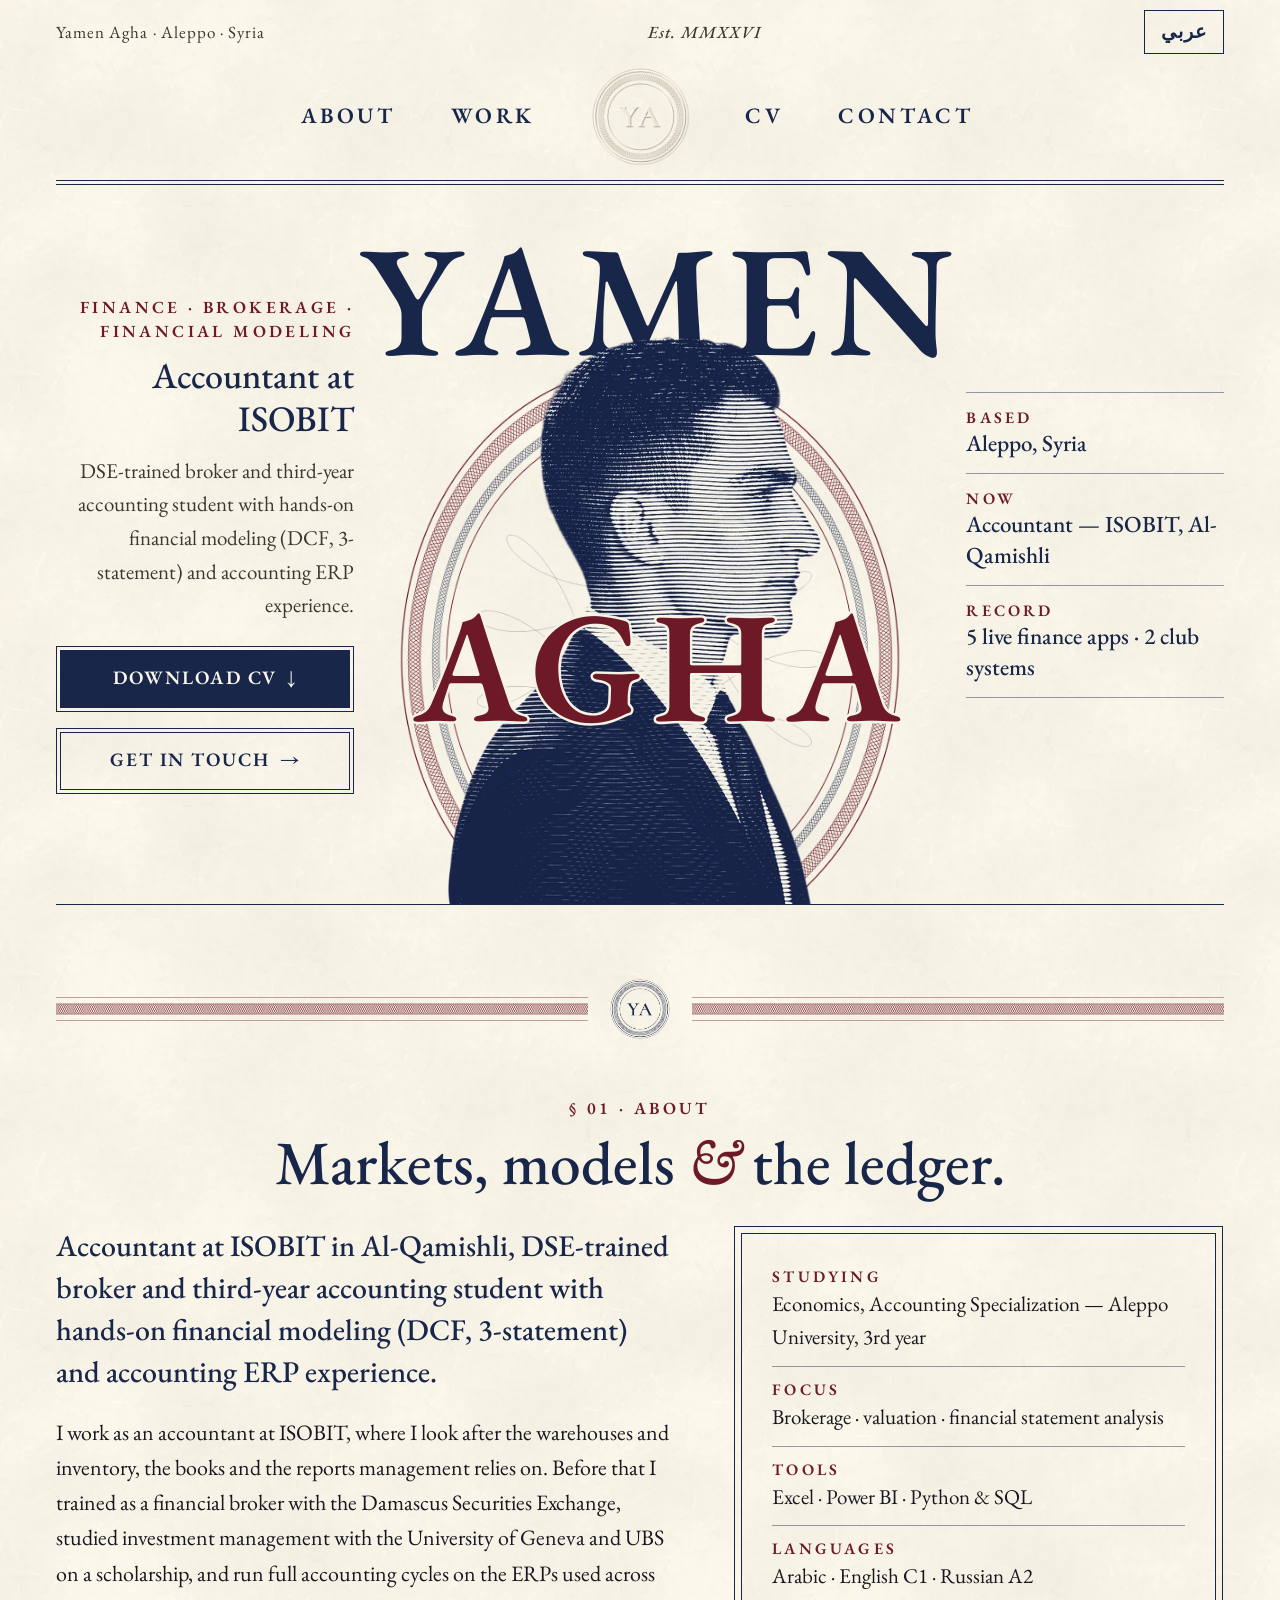
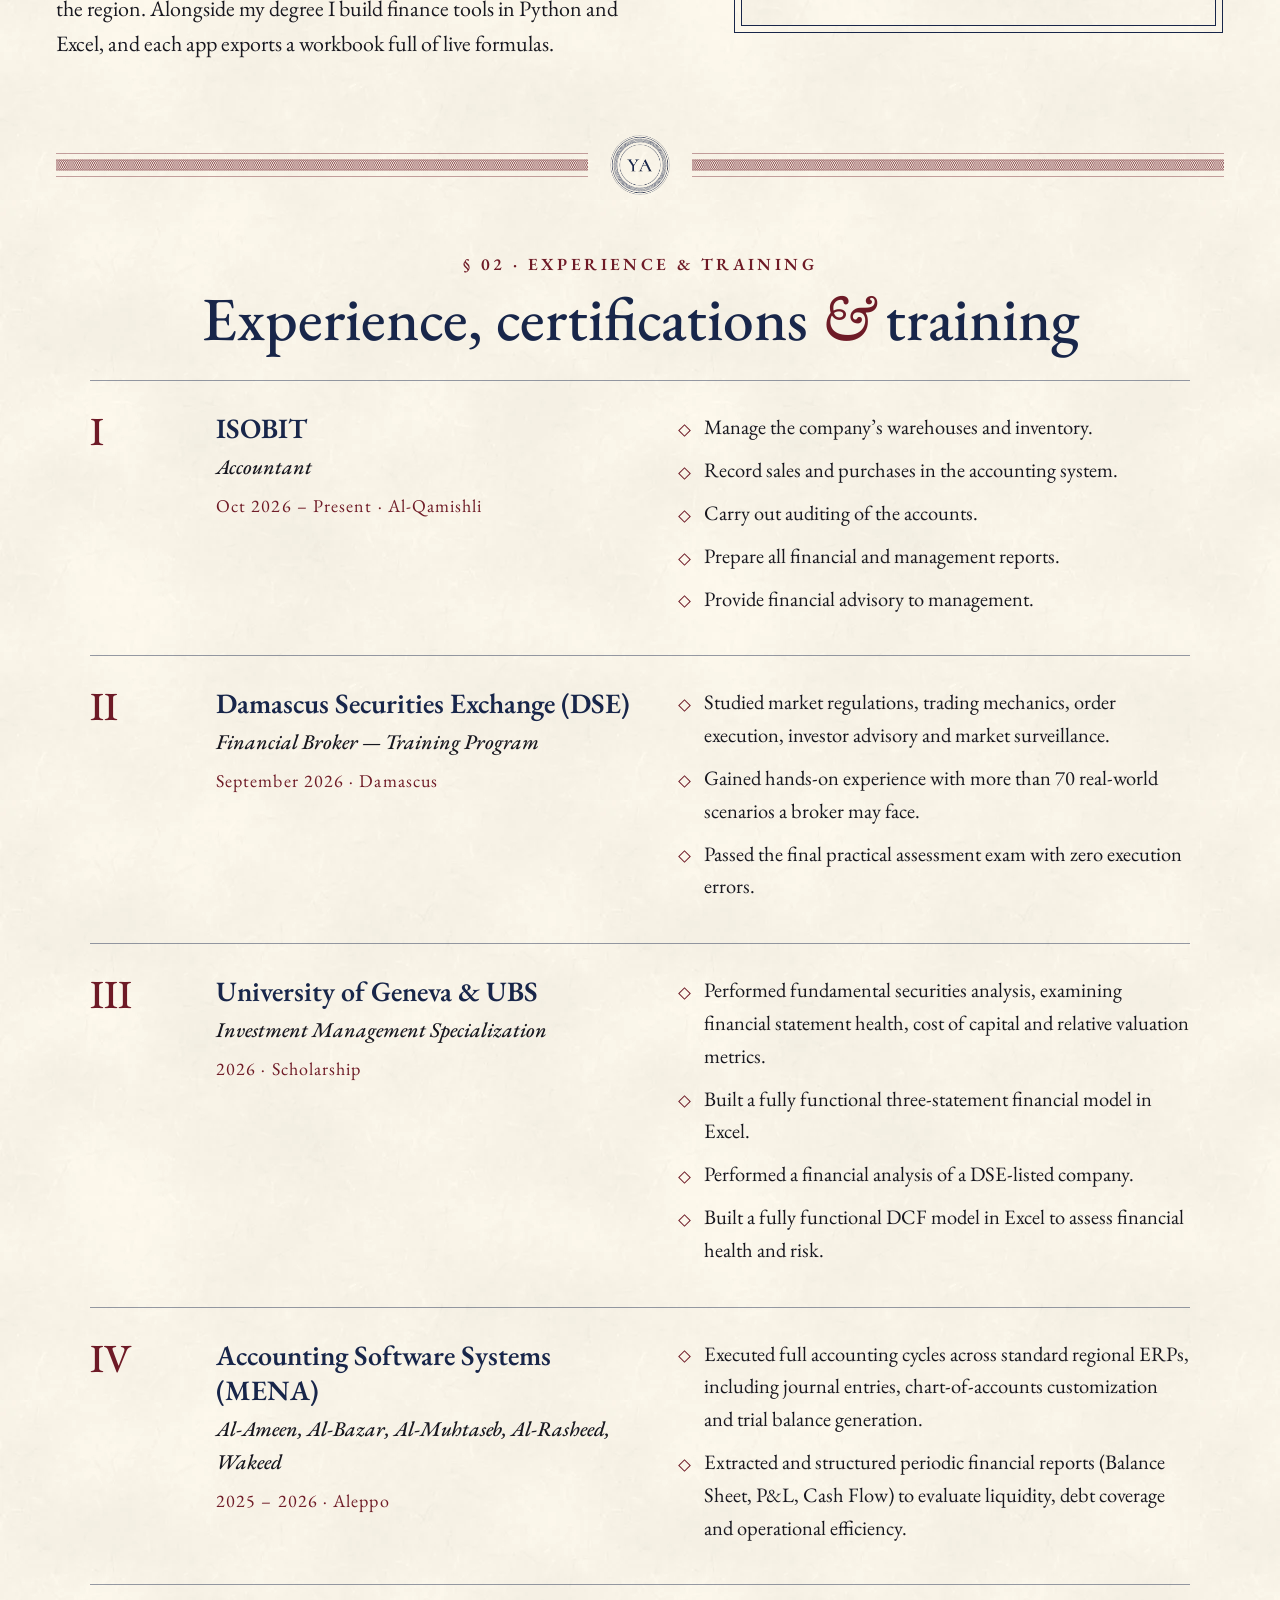
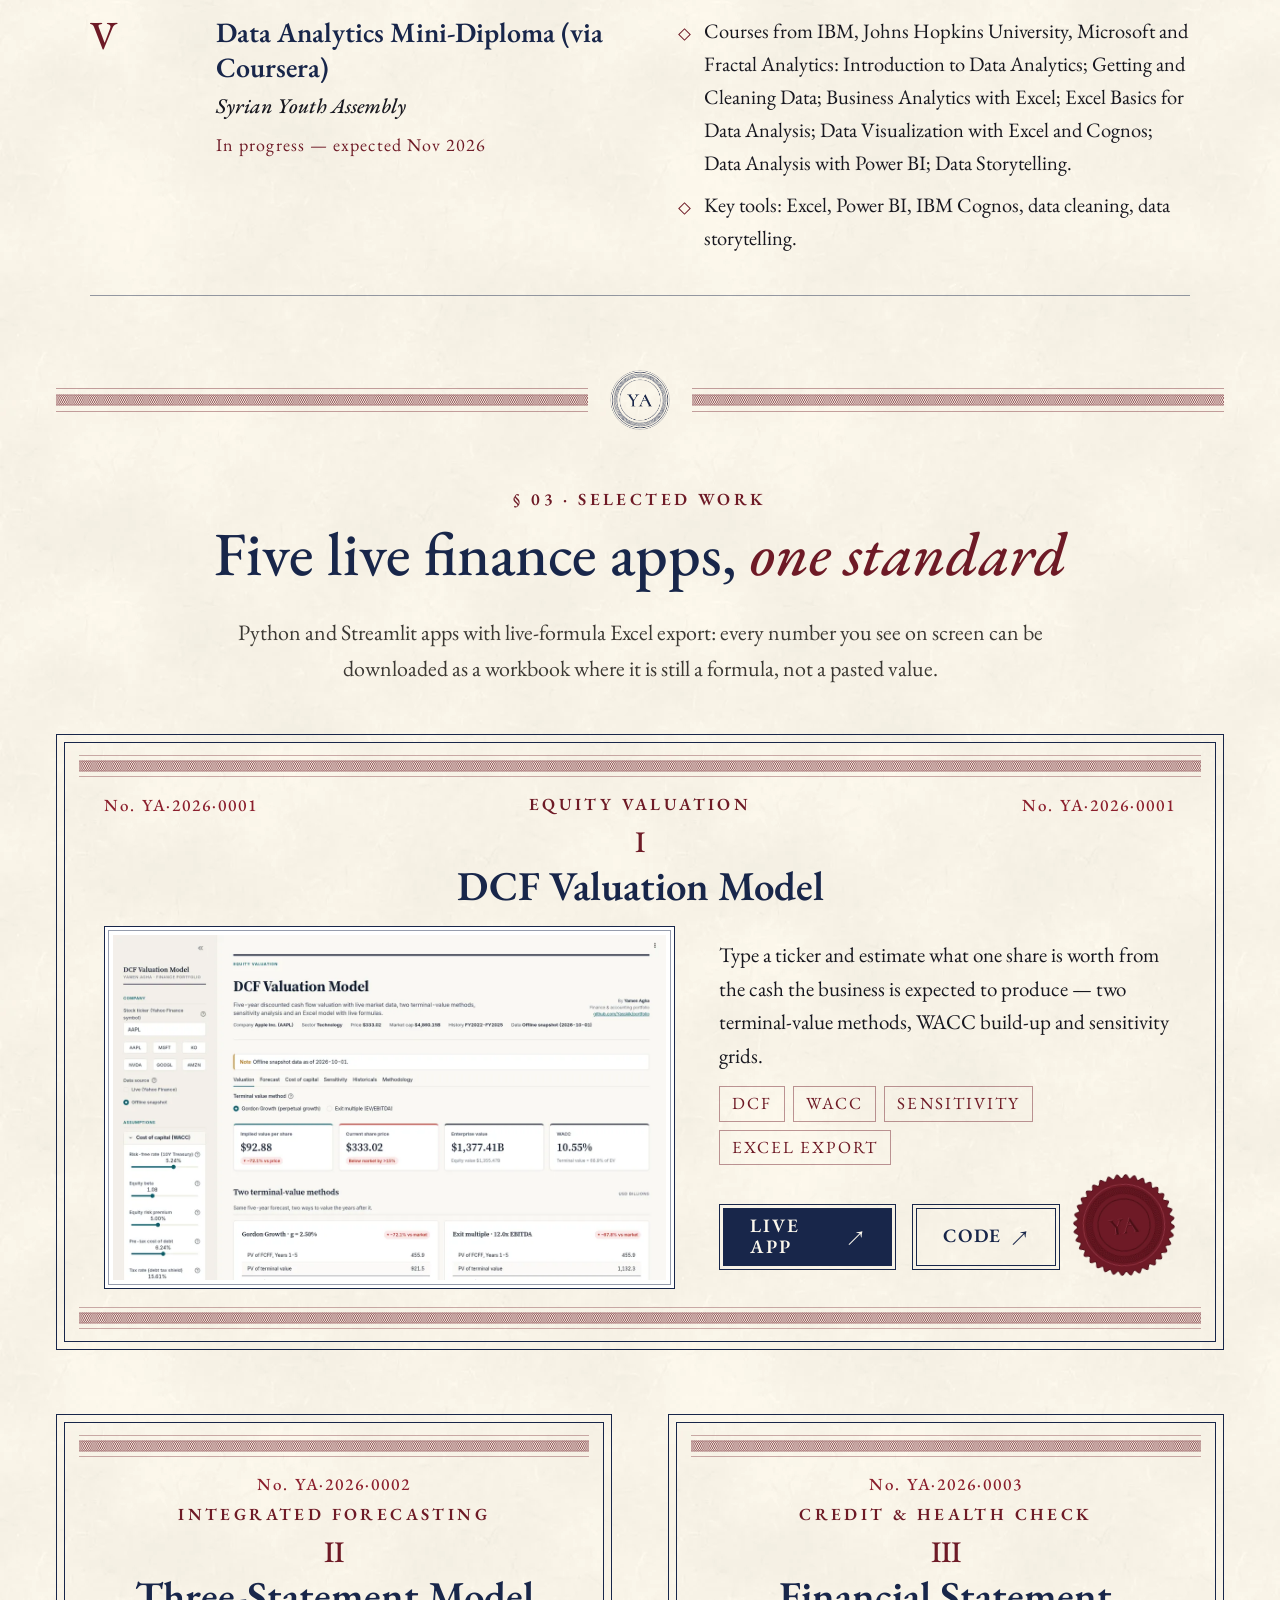
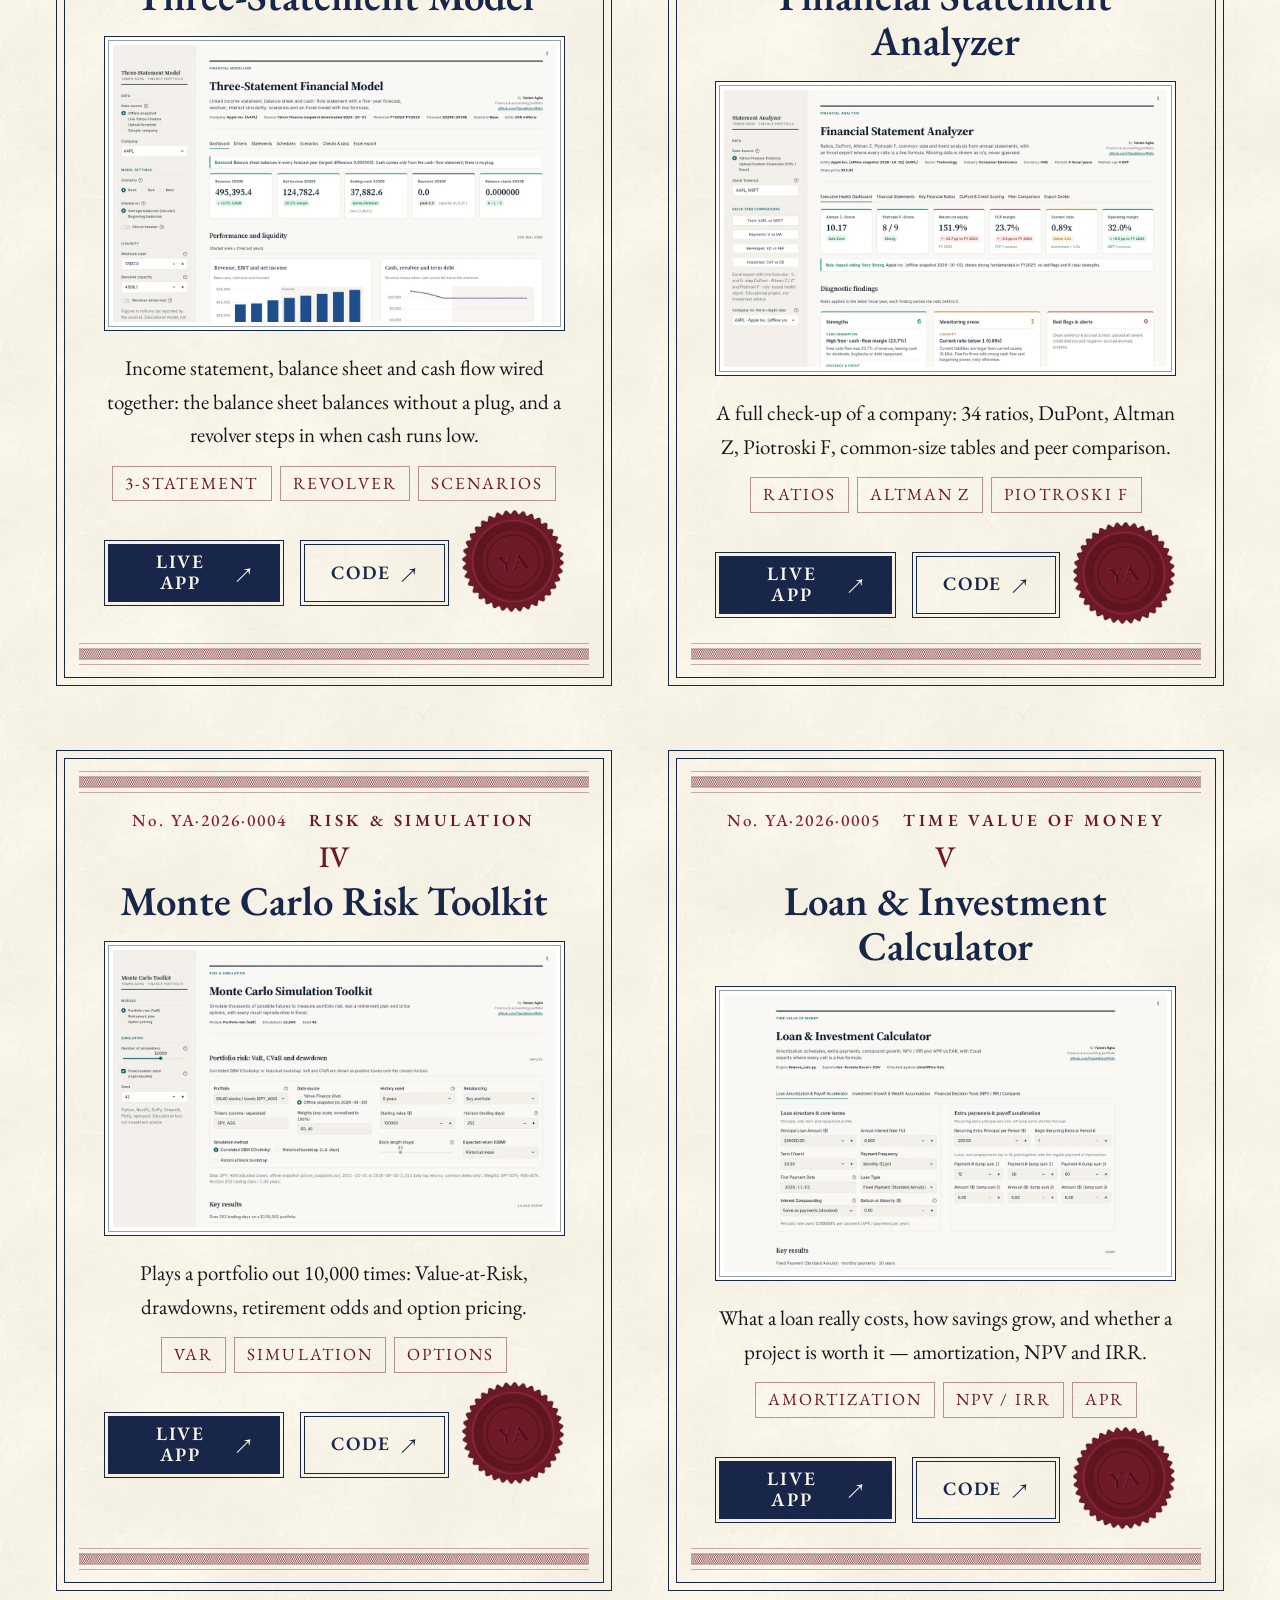
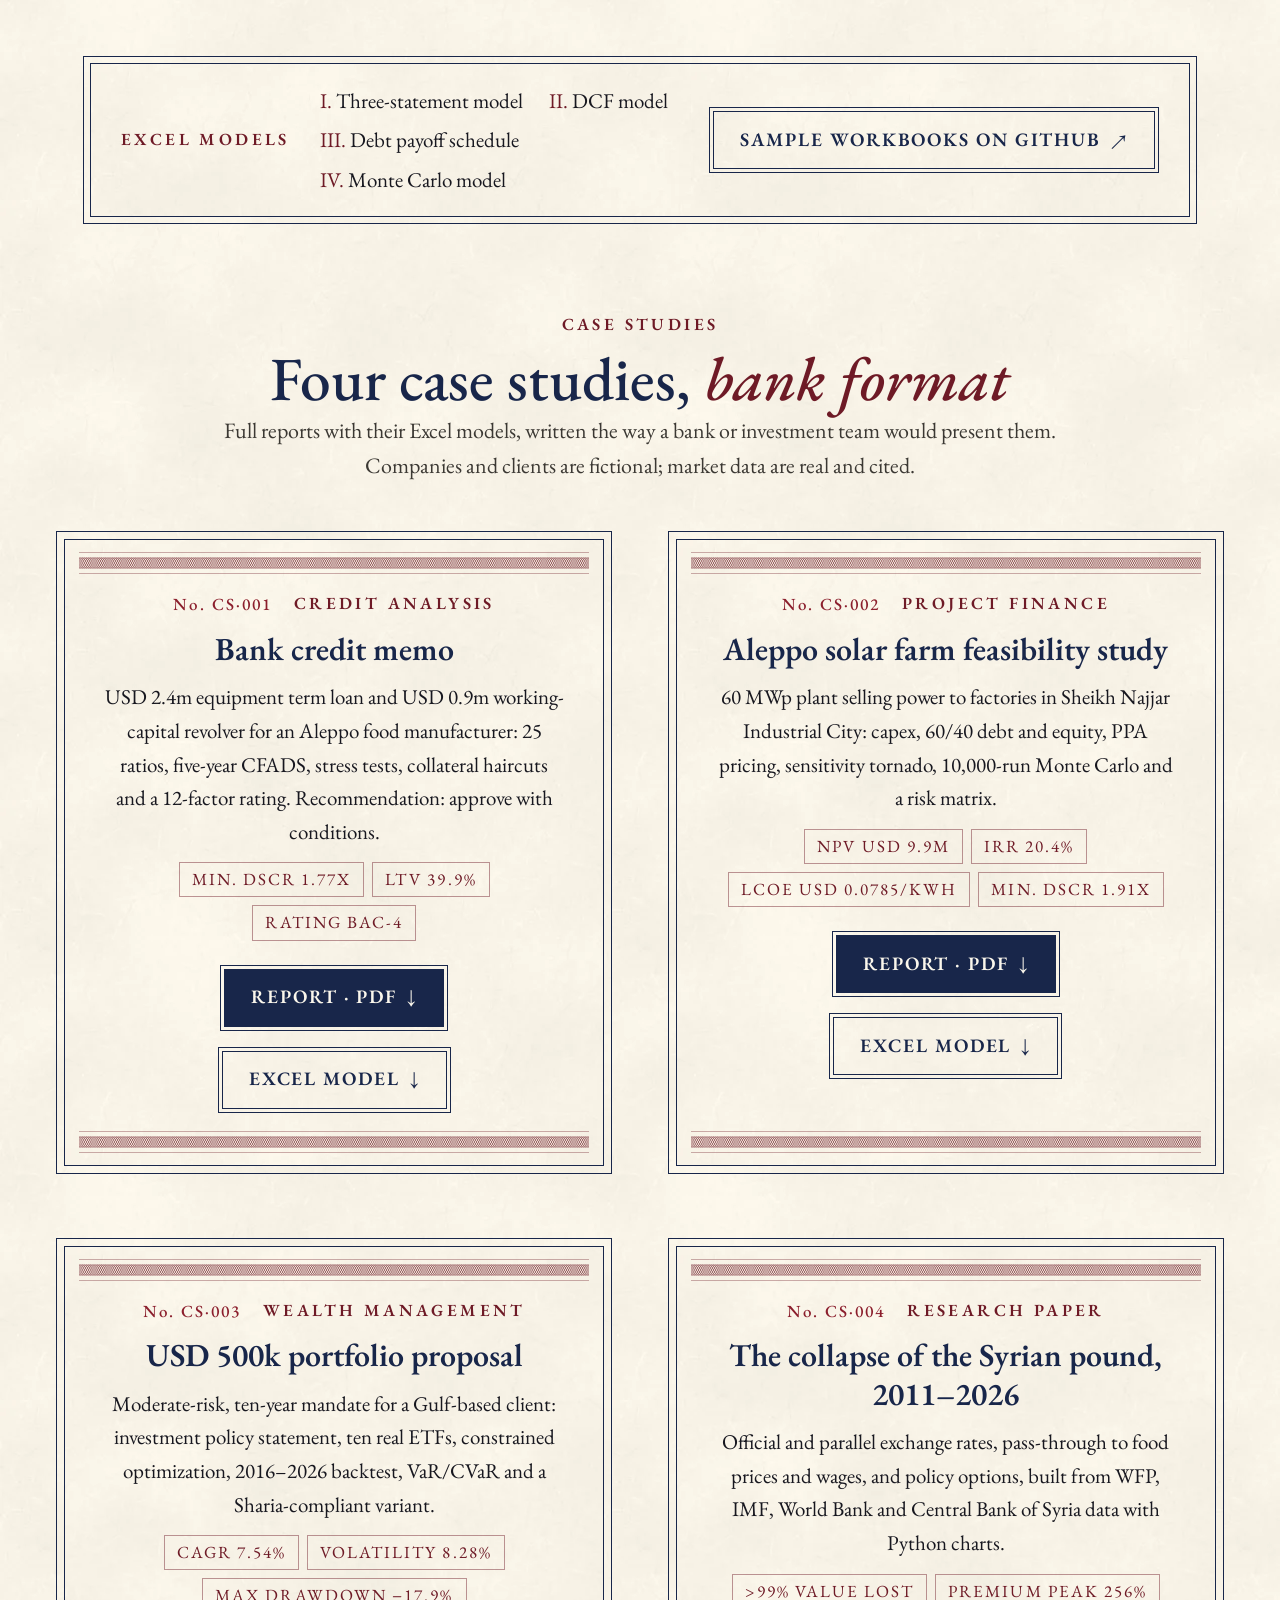
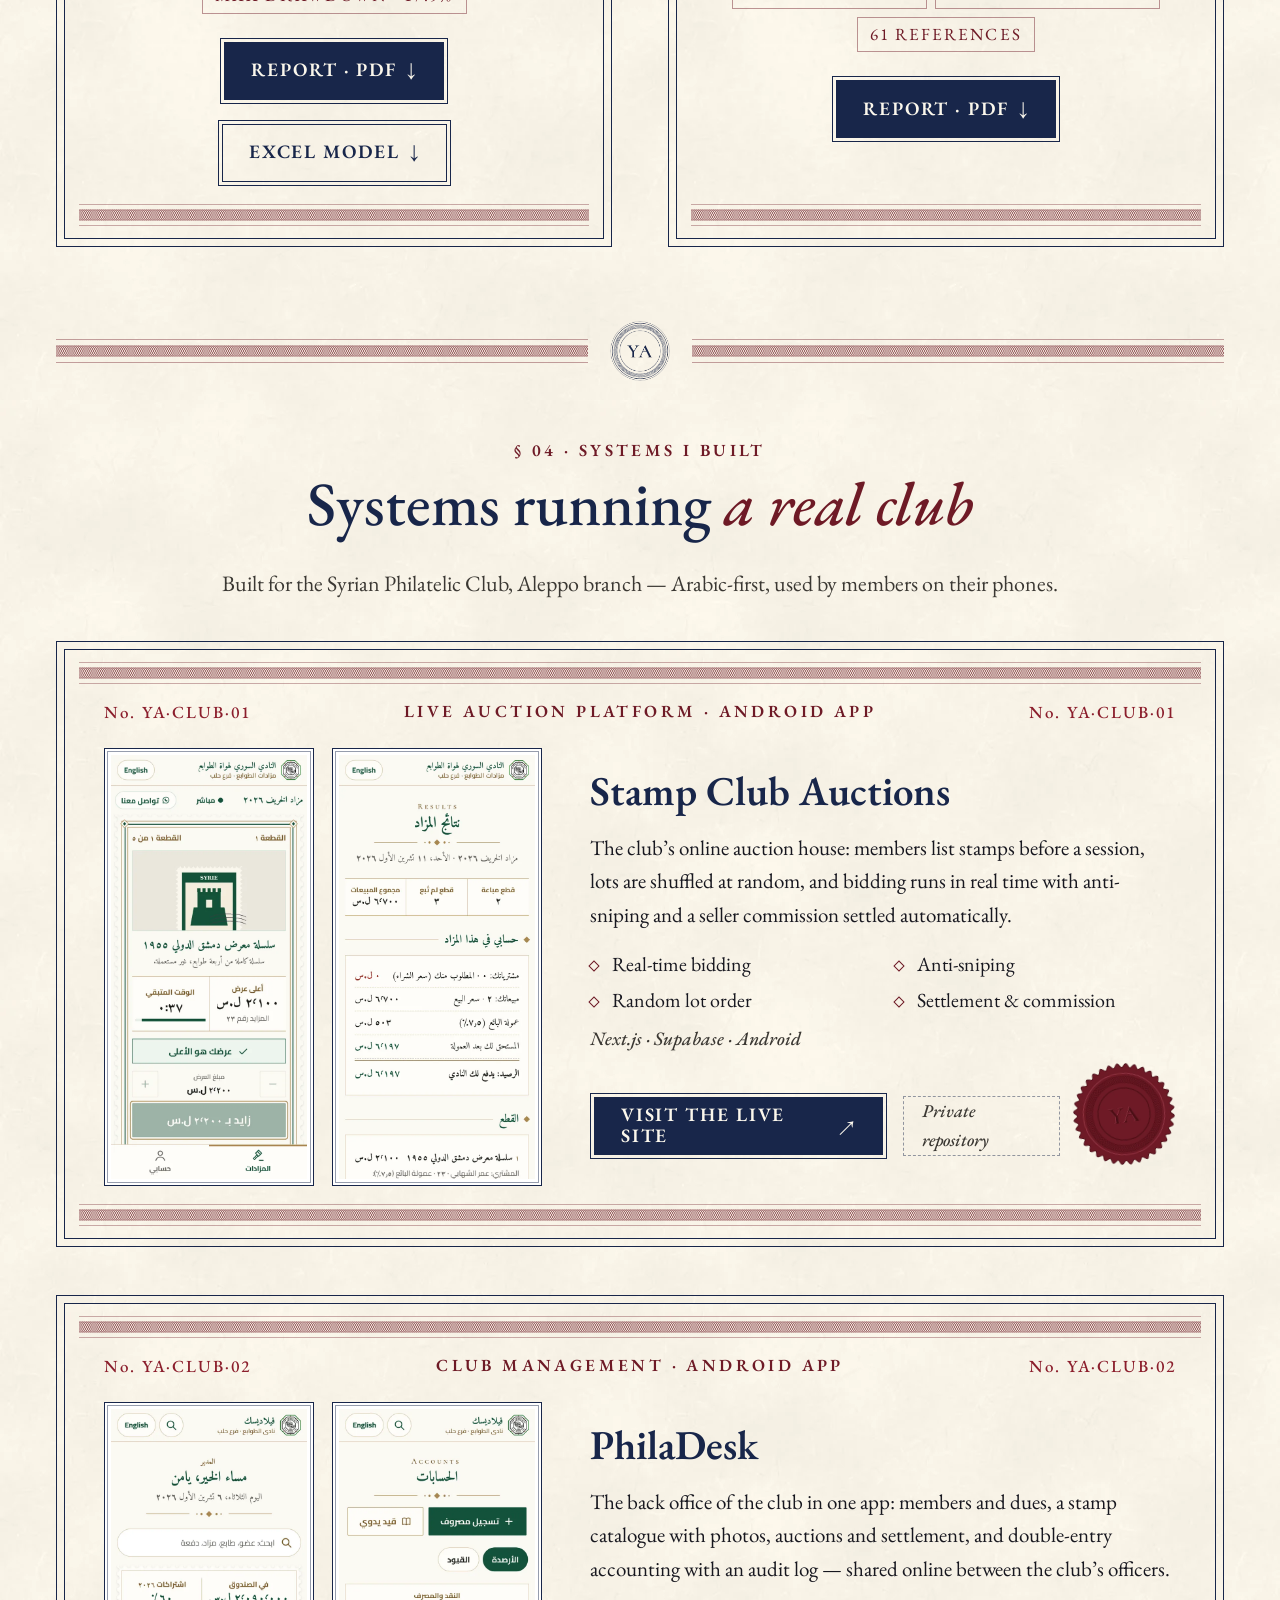
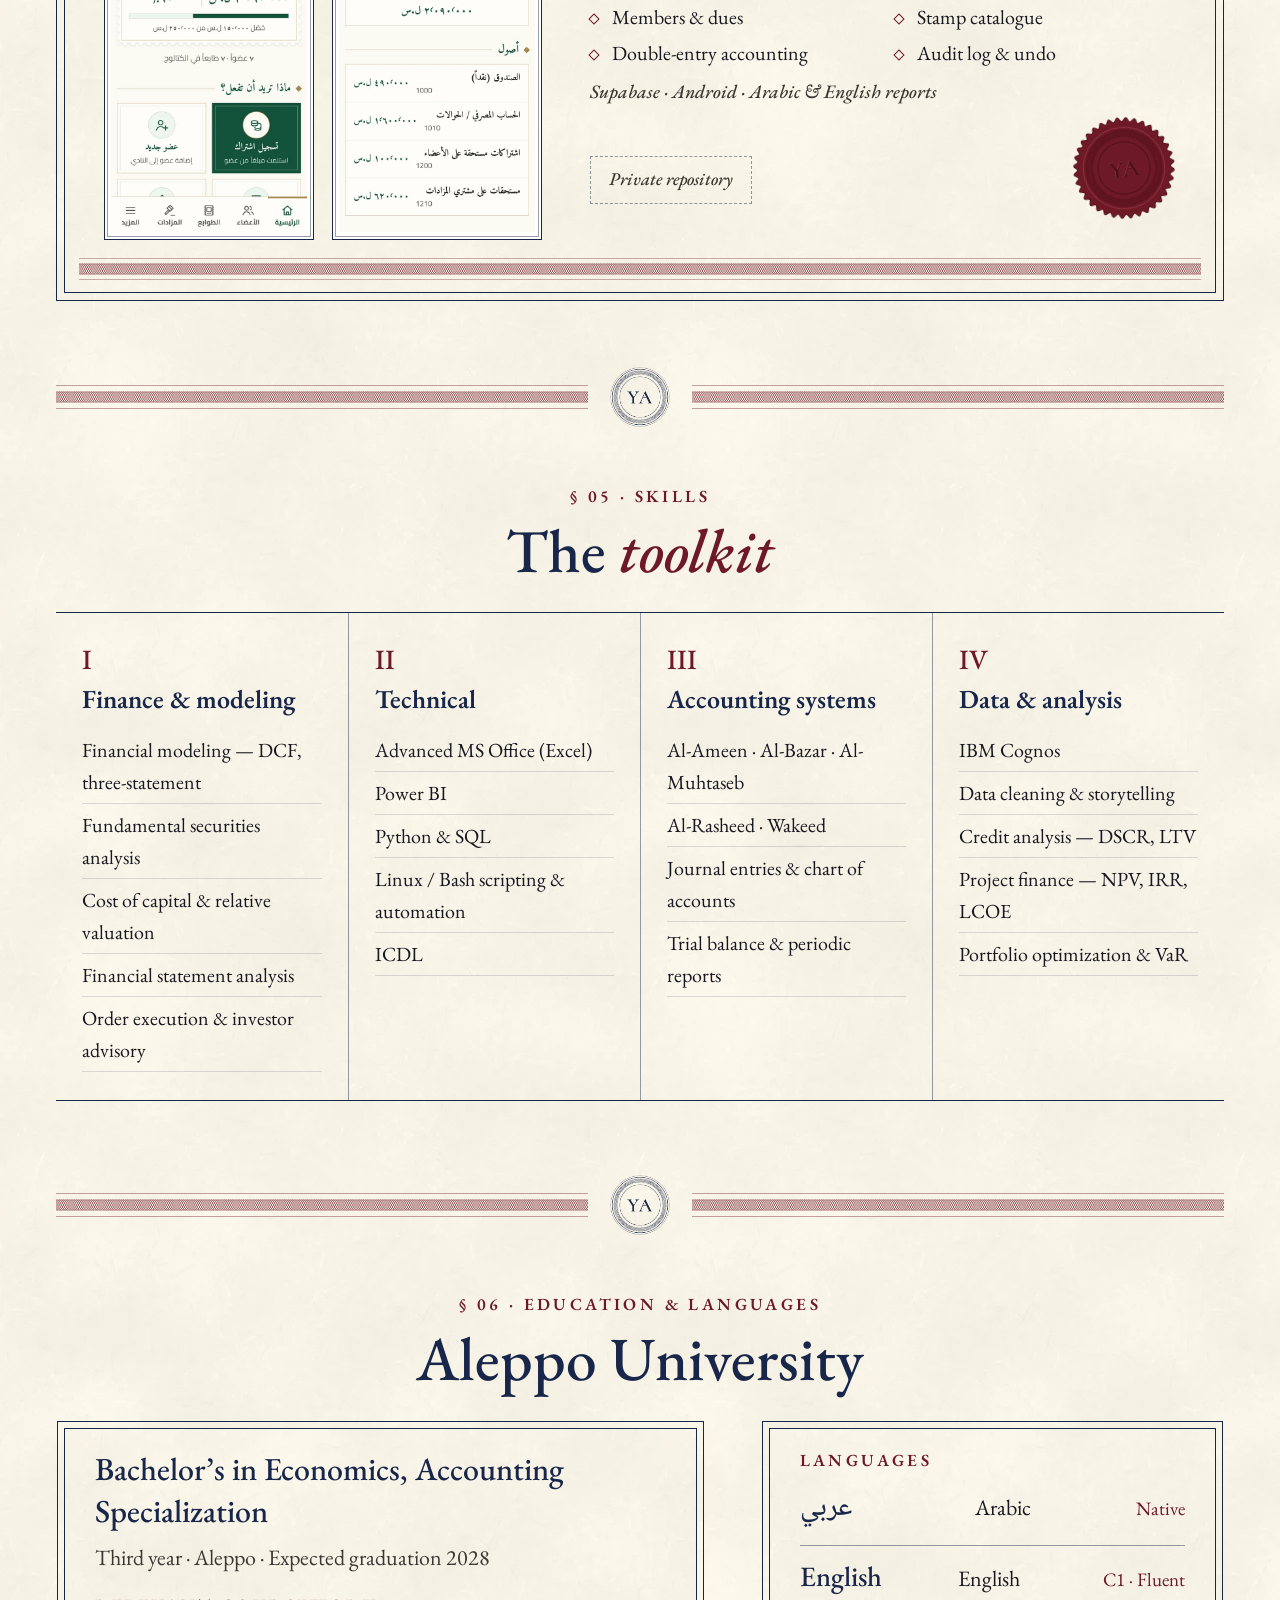
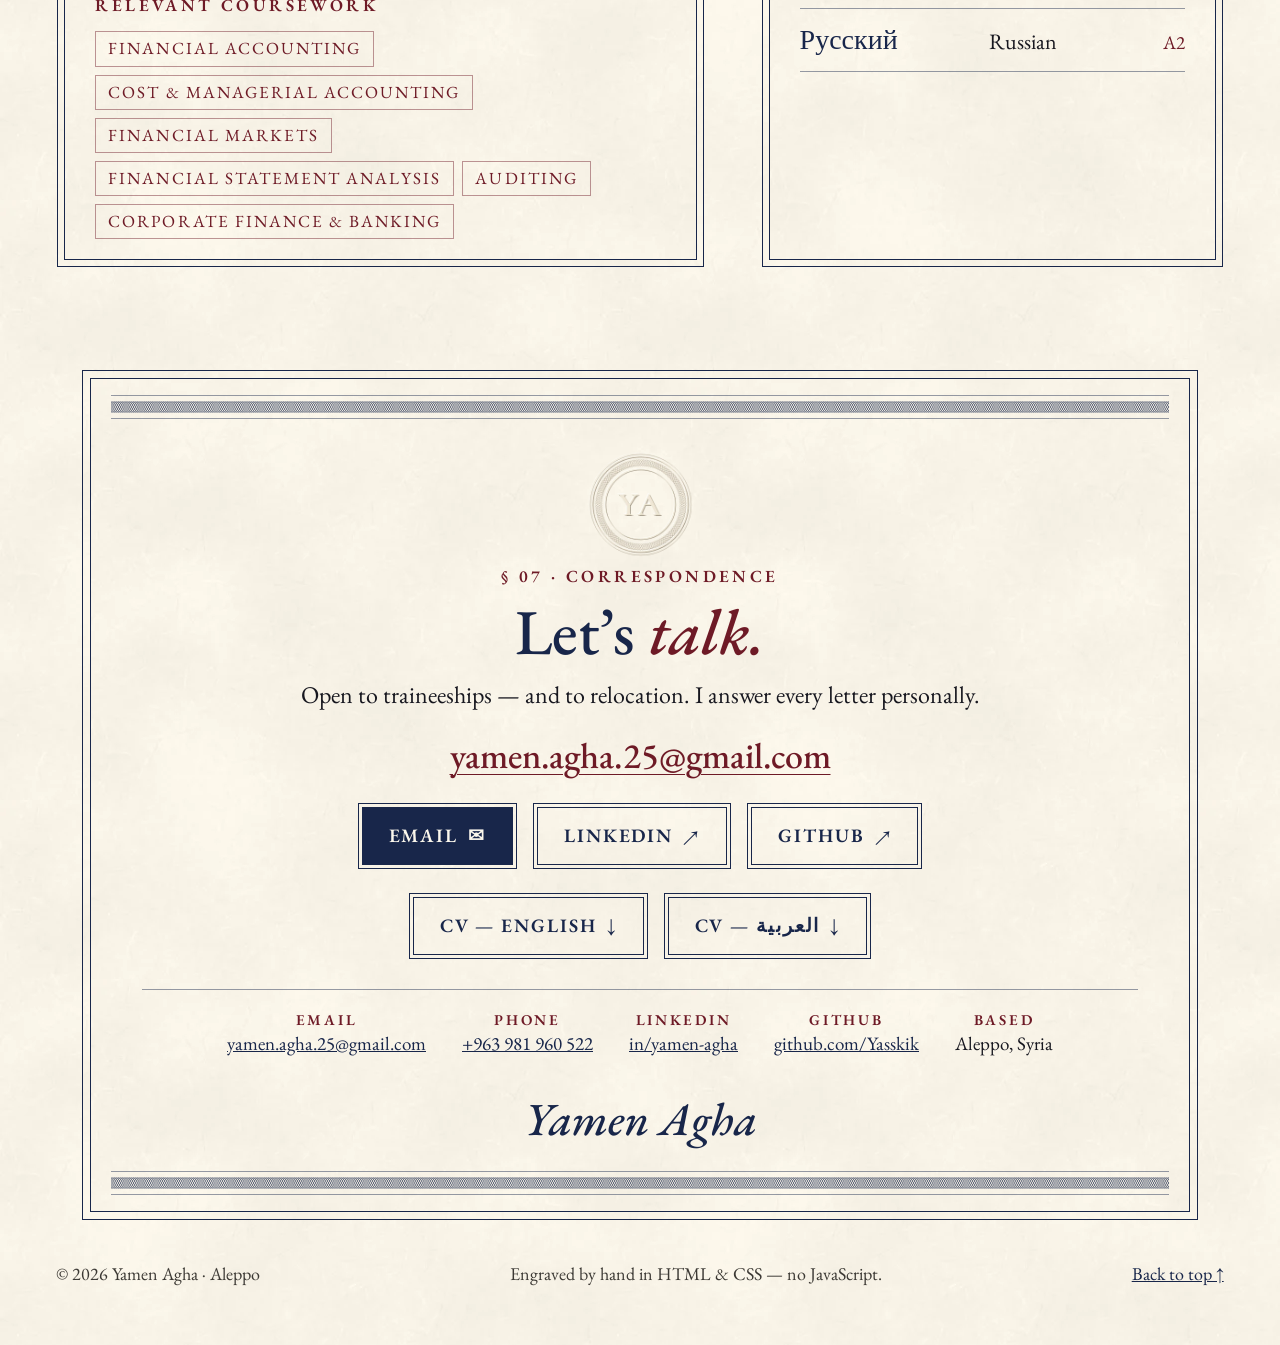
==== commit e4c714b2: "Add current role: Accountant at ISOBIT, Al-Qamishli (EN + AR, CVs, hero, ticker)" ====
--- a/index.html
+++ b/index.html
@@ -4,7 +4,7 @@
 <meta charset="utf-8">
 <meta name="viewport" content="width=device-width, initial-scale=1, viewport-fit=cover">
 <title>Yamen Agha — Finance &amp; Brokerage | Financial Modeling</title>
-<meta name="description" content="Yamen Agha — DSE-trained broker candidate and third-year accounting student in Aleppo, Syria. Financial modeling (DCF, three-statement), live finance apps, accounting ERP experience.">
+<meta name="description" content="Yamen Agha — Accountant at ISOBIT (Al-Qamishli), DSE-trained broker and third-year accounting student, Syria. Financial modeling (DCF, three-statement), live finance apps, accounting ERP experience.">
 <meta name="author" content="Yamen Agha">
 <meta name="theme-color" content="#F8F3E7">
 <meta name="color-scheme" content="light">
@@ -14,7 +14,7 @@
 <link rel="alternate" hreflang="x-default" href="https://yasskik.github.io/">
 <meta property="og:type" content="profile">
 <meta property="og:title" content="Yamen Agha — Finance &amp; Brokerage | Financial Modeling">
-<meta property="og:description" content="Yamen Agha — DSE-trained broker candidate and third-year accounting student in Aleppo, Syria. Financial modeling (DCF, three-statement), live finance apps, accounting ERP experience.">
+<meta property="og:description" content="Yamen Agha — Accountant at ISOBIT (Al-Qamishli), DSE-trained broker and third-year accounting student, Syria. Financial modeling (DCF, three-statement), live finance apps, accounting ERP experience.">
 <meta property="og:url" content="https://yasskik.github.io/">
 <meta property="og:image" content="https://yasskik.github.io/assets/img/og.jpg">
 <meta property="og:image:width" content="1200">
@@ -26,7 +26,7 @@
 <meta property="profile:last_name" content="Agha">
 <meta name="twitter:card" content="summary_large_image">
 <meta name="twitter:title" content="Yamen Agha — Finance &amp; Brokerage | Financial Modeling">
-<meta name="twitter:description" content="Yamen Agha — DSE-trained broker candidate and third-year accounting student in Aleppo, Syria. Financial modeling (DCF, three-statement), live finance apps, accounting ERP experience.">
+<meta name="twitter:description" content="Yamen Agha — Accountant at ISOBIT (Al-Qamishli), DSE-trained broker and third-year accounting student, Syria. Financial modeling (DCF, three-statement), live finance apps, accounting ERP experience.">
 <meta name="twitter:image" content="https://yasskik.github.io/assets/img/og.jpg">
 <link rel="icon" href="favicon.ico" sizes="48x48">
 <link rel="icon" href="assets/img/favicon-32.png" sizes="32x32" type="image/png">
@@ -38,7 +38,7 @@
 <link rel="stylesheet" href="assets/css/fonts.css">
 <link rel="stylesheet" href="assets/css/style.css">
 <script type="application/ld+json">
-{"@context":"https://schema.org","@type":"Person","name":"Yamen Agha","alternateName":"Yamen Muhannad Sulaiman Agha","url":"https://yasskik.github.io/","image":"https://yasskik.github.io/assets/img/og.jpg","email":"mailto:yamen.agha.25@gmail.com","telephone":"+963981960522","jobTitle":"DSE-trained broker candidate","address":{"@type":"PostalAddress","addressLocality":"Aleppo","addressCountry":"SY"},"alumniOf":{"@type":"CollegeOrUniversity","name":"Aleppo University"},"knowsLanguage":["ar","en","ru"],"sameAs":["https://www.linkedin.com/in/yamen-agha-157600288","https://github.com/Yasskik"]}
+{"@context":"https://schema.org","@type":"Person","name":"Yamen Agha","alternateName":"Yamen Muhannad Sulaiman Agha","url":"https://yasskik.github.io/","image":"https://yasskik.github.io/assets/img/og.jpg","email":"mailto:yamen.agha.25@gmail.com","telephone":"+963981960522","jobTitle":"Accountant","worksFor":{"@type":"Organization","name":"ISOBIT","address":{"@type":"PostalAddress","addressLocality":"Al-Qamishli","addressCountry":"SY"}},"address":{"@type":"PostalAddress","addressLocality":"Aleppo","addressCountry":"SY"},"alumniOf":{"@type":"CollegeOrUniversity","name":"Aleppo University"},"knowsLanguage":["ar","en","ru"],"sameAs":["https://www.linkedin.com/in/yamen-agha-157600288","https://github.com/Yasskik"]}
 </script>
 </head>
 <body class="lang-en">
@@ -60,8 +60,8 @@
   <h1 class="sr-only" id="hero-title">Yamen Agha — Finance, Brokerage &amp; Financial Modeling</h1>
   <div class="hero__start">
     <p class="sc">Finance · Brokerage · Financial Modeling</p>
-    <p class="hero__role">DSE-trained broker candidate</p>
-    <p class="hero__lede">Third-year accounting student with hands-on financial modeling (DCF, 3-statement) and accounting ERP experience.</p>
+    <p class="hero__role">Accountant at ISOBIT</p>
+    <p class="hero__lede">DSE-trained broker and third-year accounting student with hands-on financial modeling (DCF, 3-statement) and accounting ERP experience.</p>
     <div class="btns">
       <a class="btn btn--ink" href="cv/Yamen_Agha_CV_EN.pdf" download>Download CV <span aria-hidden="true">↓</span></a>
       <a class="btn btn--line" href="#contact">Get in touch <span aria-hidden="true">→</span></a>
@@ -74,7 +74,7 @@
     <span class="name name--front">AGHA</span>
   </div>
   <dl class="hero__end">
-<div><dt>Based</dt><dd>Aleppo, Syria</dd></div><div><dt>Status</dt><dd>Open to traineeships &amp; relocation</dd></div>    <div><dt>Record</dt><dd>5 live finance apps · 2 club systems</dd></div>
+<div><dt>Based</dt><dd>Aleppo, Syria</dd></div><div><dt>Now</dt><dd>Accountant — ISOBIT, Al-Qamishli</dd></div>    <div><dt>Record</dt><dd>5 live finance apps · 2 club systems</dd></div>
   </dl>
 </section>
 
@@ -88,8 +88,8 @@
 
   <div class="about__grid">
     <div class="about__text">
-      <p class="about__lead">DSE-trained broker candidate and third-year accounting student with hands-on financial modeling (DCF, 3-statement) and accounting ERP experience; open to traineeships and relocation.</p>
-      <p>I trained as a financial broker with the Damascus Securities Exchange, studied investment management with the University of Geneva and UBS on a scholarship, and run full accounting cycles on the ERPs used across the region. Alongside my degree I build finance tools in Python and Excel, and each app exports a workbook full of live formulas.</p>
+      <p class="about__lead">Accountant at ISOBIT in Al-Qamishli, DSE-trained broker and third-year accounting student with hands-on financial modeling (DCF, 3-statement) and accounting ERP experience.</p>
+      <p>I work as an accountant at ISOBIT, where I look after the warehouses and inventory, the books and the reports management relies on. Before that I trained as a financial broker with the Damascus Securities Exchange, studied investment management with the University of Geneva and UBS on a scholarship, and run full accounting cycles on the ERPs used across the region. Alongside my degree I build finance tools in Python and Excel, and each app exports a workbook full of live formulas.</p>
     </div>
     <dl class="ledger">
 <div><dt>Studying</dt><dd>Economics, Accounting Specialization — Aleppo University, 3rd year</dd></div><div><dt>Focus</dt><dd>Brokerage · valuation · financial statement analysis</dd></div><div><dt>Tools</dt><dd>Excel · Power BI · Python &amp; SQL</dd></div><div><dt>Languages</dt><dd>Arabic · English C1 · Russian A2</dd></div>    </dl>
@@ -107,24 +107,33 @@
     <li class="exp__item">
       <span class="exp__num" aria-hidden="true">I</span>
       <div class="exp__head">
-        <h3>Damascus Securities Exchange (DSE)</h3>
-        <p class="exp__role">Financial Broker — Training Program</p>
-        <p class="exp__when">September 2026 · Damascus</p>
-      </div>
-      <ul class="exp__bullets"><li>Studied market regulations, trading mechanics, order execution, investor advisory and market surveillance.</li><li>Gained hands-on experience with more than 70 real-world scenarios a broker may face.</li><li>Passed the final practical assessment exam with zero execution errors.</li></ul>
+        <h3>ISOBIT</h3>
+        <p class="exp__role">Accountant</p>
+        <p class="exp__when">Oct 2026 – Present · Al-Qamishli</p>
+      </div>
+      <ul class="exp__bullets"><li>Manage the company’s warehouses and inventory.</li><li>Record sales and purchases in the accounting system.</li><li>Carry out auditing of the accounts.</li><li>Prepare all financial and management reports.</li><li>Provide financial advisory to management.</li></ul>
     </li>
     <li class="exp__item">
       <span class="exp__num" aria-hidden="true">II</span>
       <div class="exp__head">
-        <h3>University of Geneva &amp; UBS</h3>
-        <p class="exp__role">Investment Management Specialization</p>
-        <p class="exp__when">2026 · Scholarship</p>
-      </div>
-      <ul class="exp__bullets"><li>Performed fundamental securities analysis, examining financial statement health, cost of capital and relative valuation metrics.</li><li>Built a fully functional three-statement financial model in Excel.</li><li>Performed a financial analysis of a DSE-listed company.</li><li>Built a fully functional DCF model in Excel to assess financial health and risk.</li></ul>
+        <h3>Damascus Securities Exchange (DSE)</h3>
+        <p class="exp__role">Financial Broker — Training Program</p>
+        <p class="exp__when">September 2026 · Damascus</p>
+      </div>
+      <ul class="exp__bullets"><li>Studied market regulations, trading mechanics, order execution, investor advisory and market surveillance.</li><li>Gained hands-on experience with more than 70 real-world scenarios a broker may face.</li><li>Passed the final practical assessment exam with zero execution errors.</li></ul>
     </li>
     <li class="exp__item">
       <span class="exp__num" aria-hidden="true">III</span>
       <div class="exp__head">
+        <h3>University of Geneva &amp; UBS</h3>
+        <p class="exp__role">Investment Management Specialization</p>
+        <p class="exp__when">2026 · Scholarship</p>
+      </div>
+      <ul class="exp__bullets"><li>Performed fundamental securities analysis, examining financial statement health, cost of capital and relative valuation metrics.</li><li>Built a fully functional three-statement financial model in Excel.</li><li>Performed a financial analysis of a DSE-listed company.</li><li>Built a fully functional DCF model in Excel to assess financial health and risk.</li></ul>
+    </li>
+    <li class="exp__item">
+      <span class="exp__num" aria-hidden="true">IV</span>
+      <div class="exp__head">
         <h3>Accounting Software Systems (MENA)</h3>
         <p class="exp__role">Al-Ameen, Al-Bazar, Al-Muhtaseb, Al-Rasheed, Wakeed</p>
         <p class="exp__when">2025 – 2026 · Aleppo</p>
@@ -132,7 +141,7 @@
       <ul class="exp__bullets"><li>Executed full accounting cycles across standard regional ERPs, including journal entries, chart-of-accounts customization and trial balance generation.</li><li>Extracted and structured periodic financial reports (Balance Sheet, P&amp;L, Cash Flow) to evaluate liquidity, debt coverage and operational efficiency.</li></ul>
     </li>
     <li class="exp__item">
-      <span class="exp__num" aria-hidden="true">IV</span>
+      <span class="exp__num" aria-hidden="true">V</span>
       <div class="exp__head">
         <h3>Data Analytics Mini-Diploma (via Coursera)</h3>
         <p class="exp__role">Syrian Youth Assembly</p>
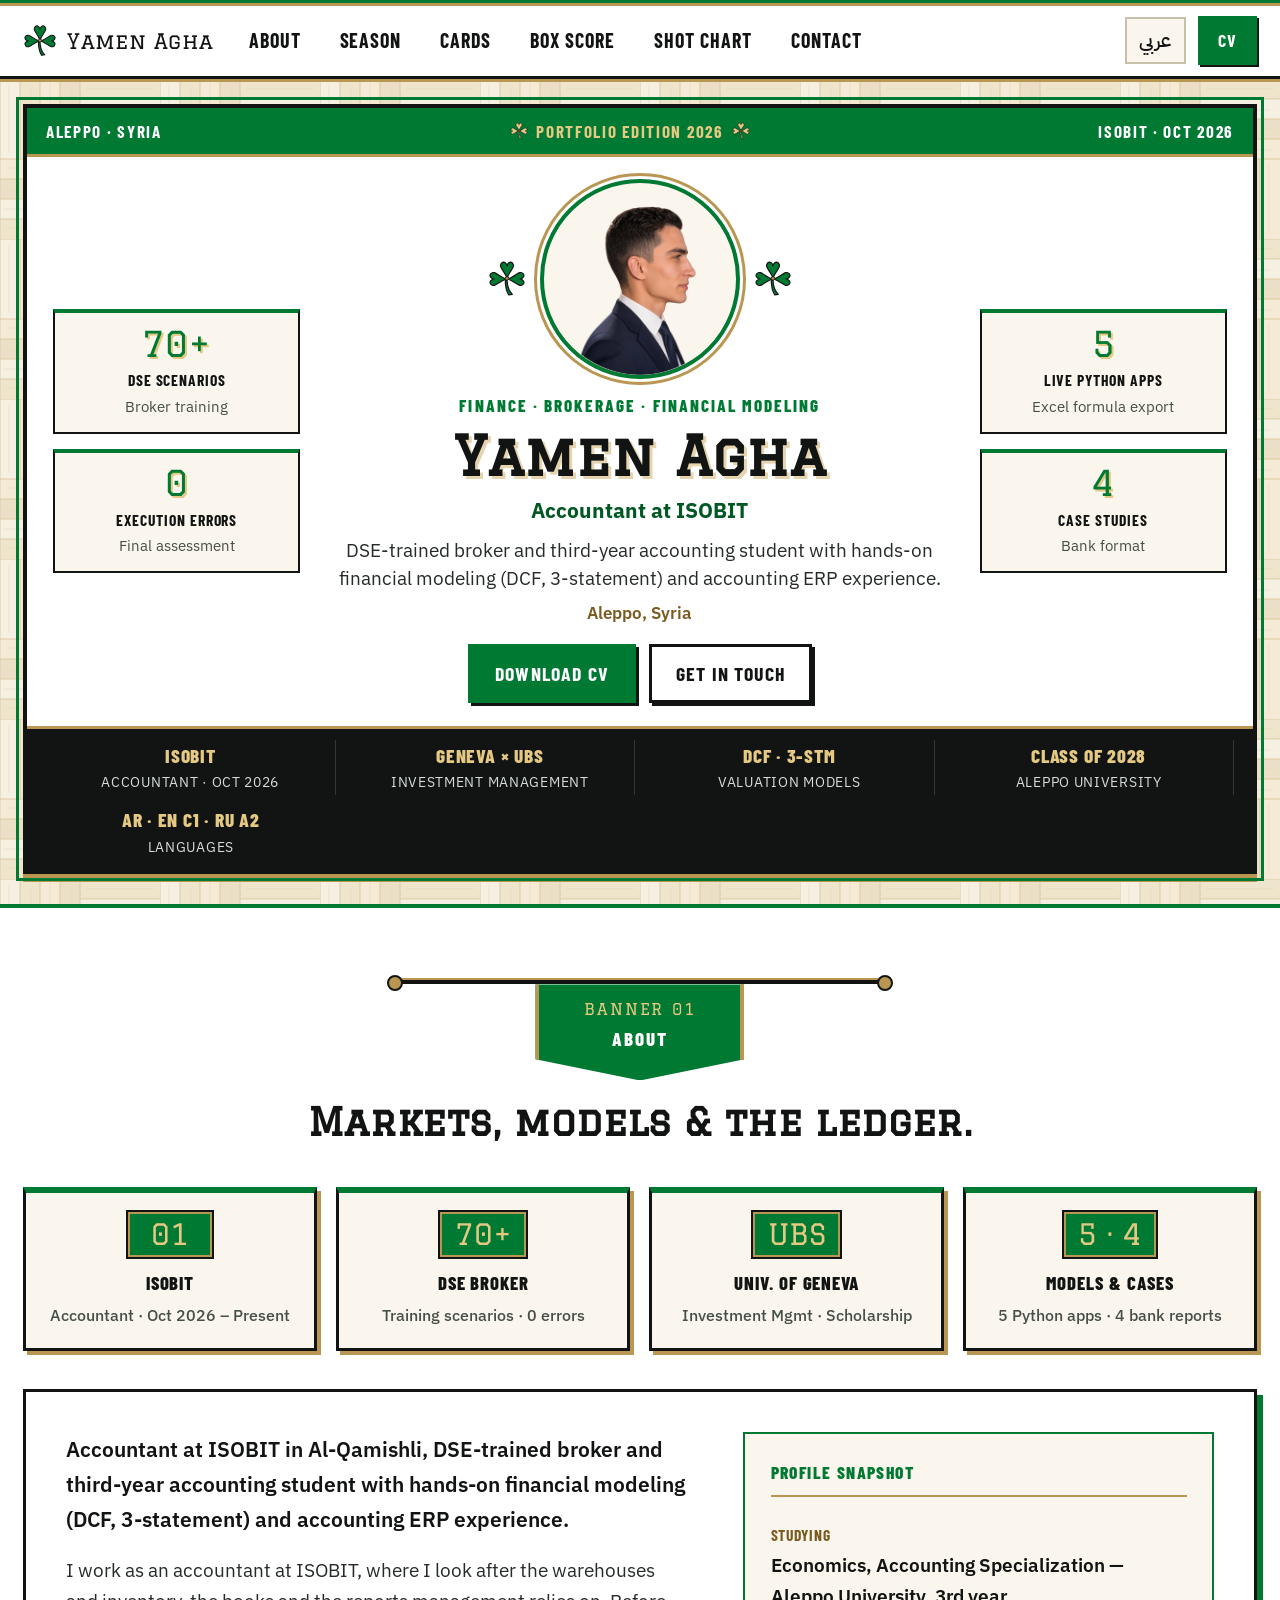
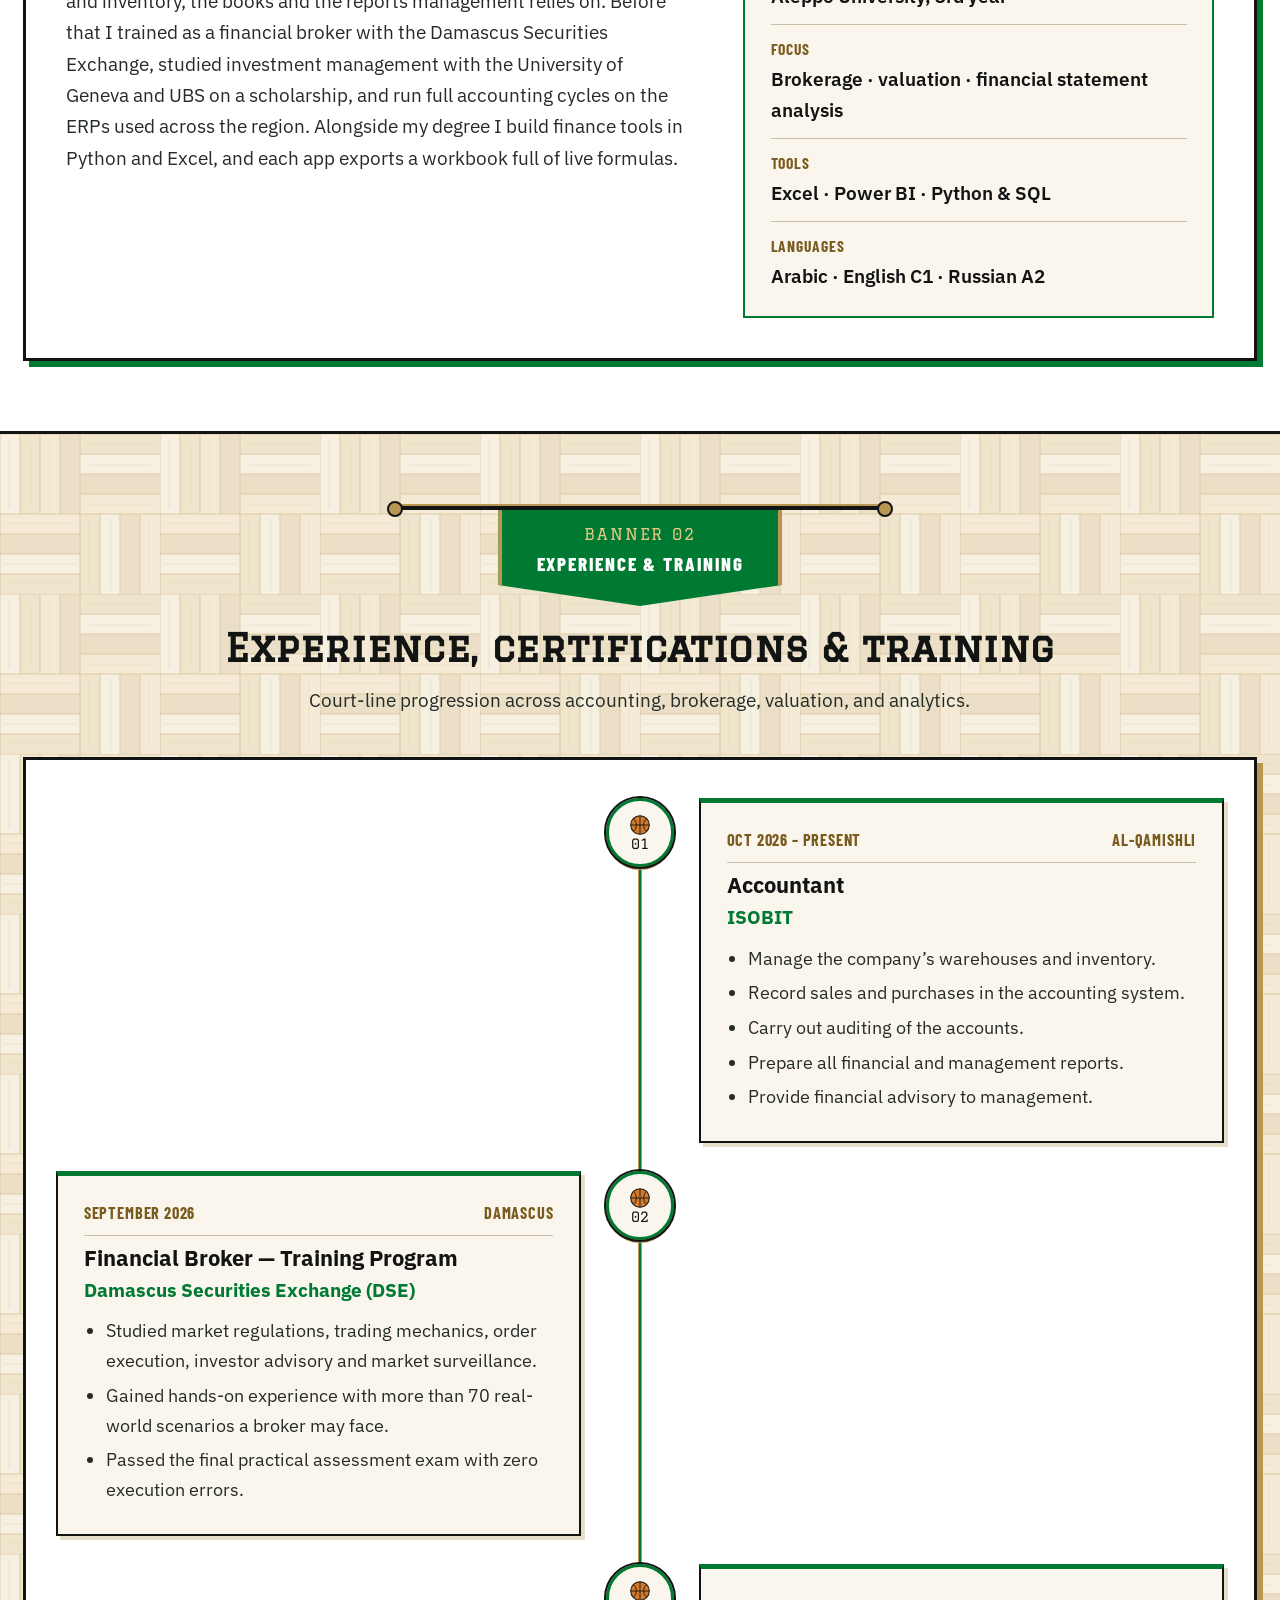
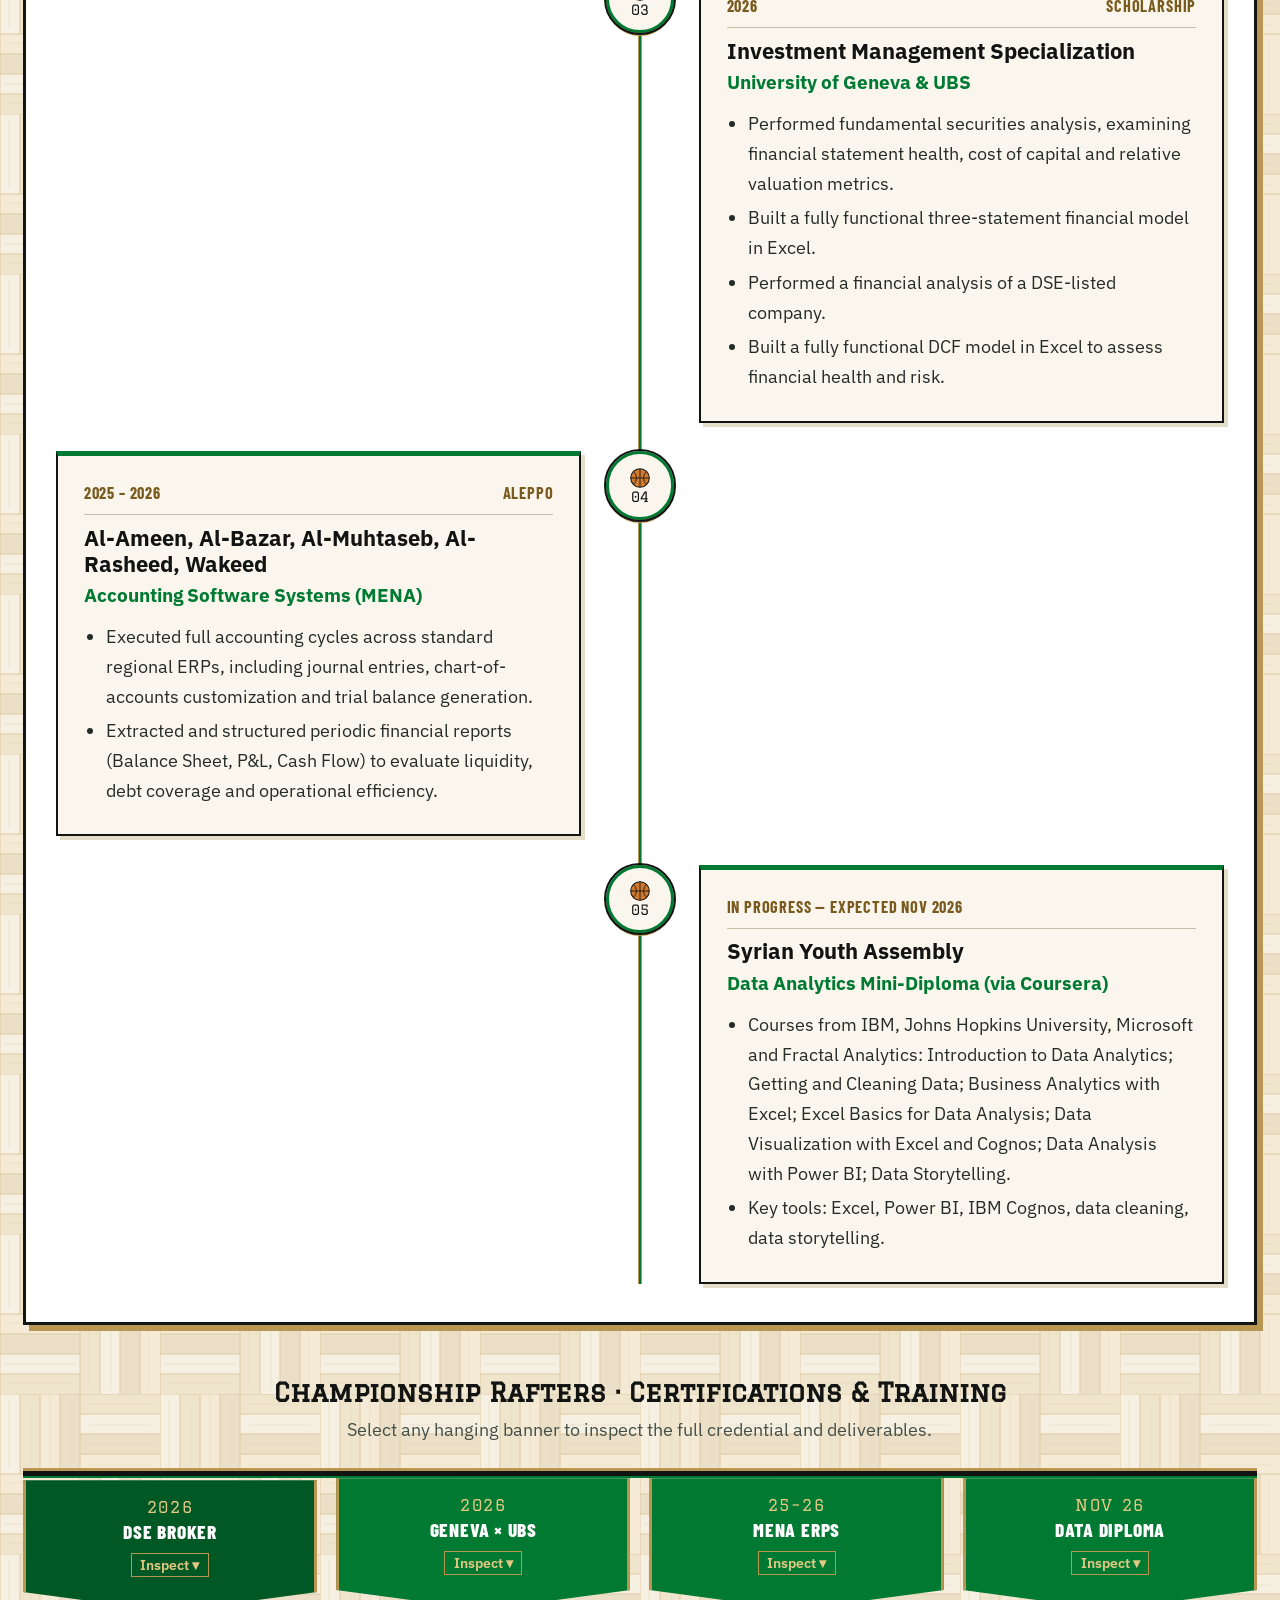
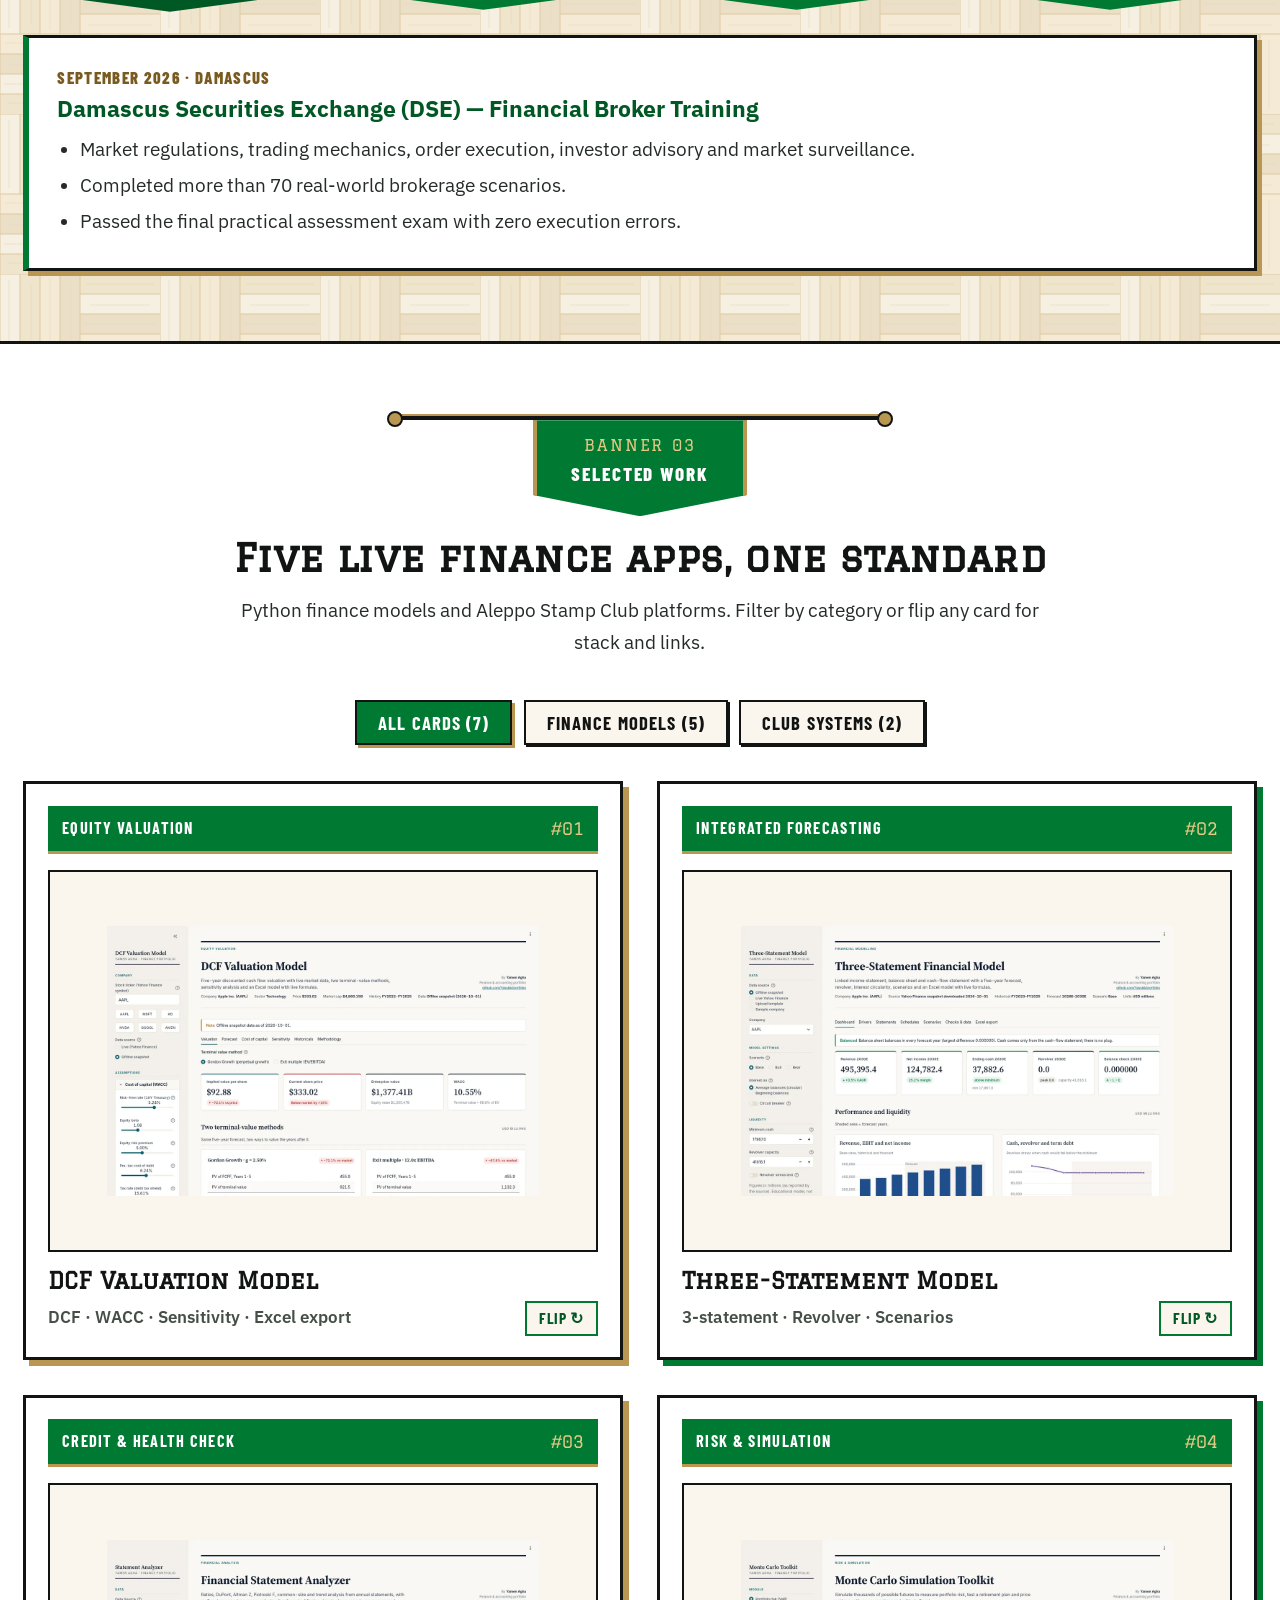
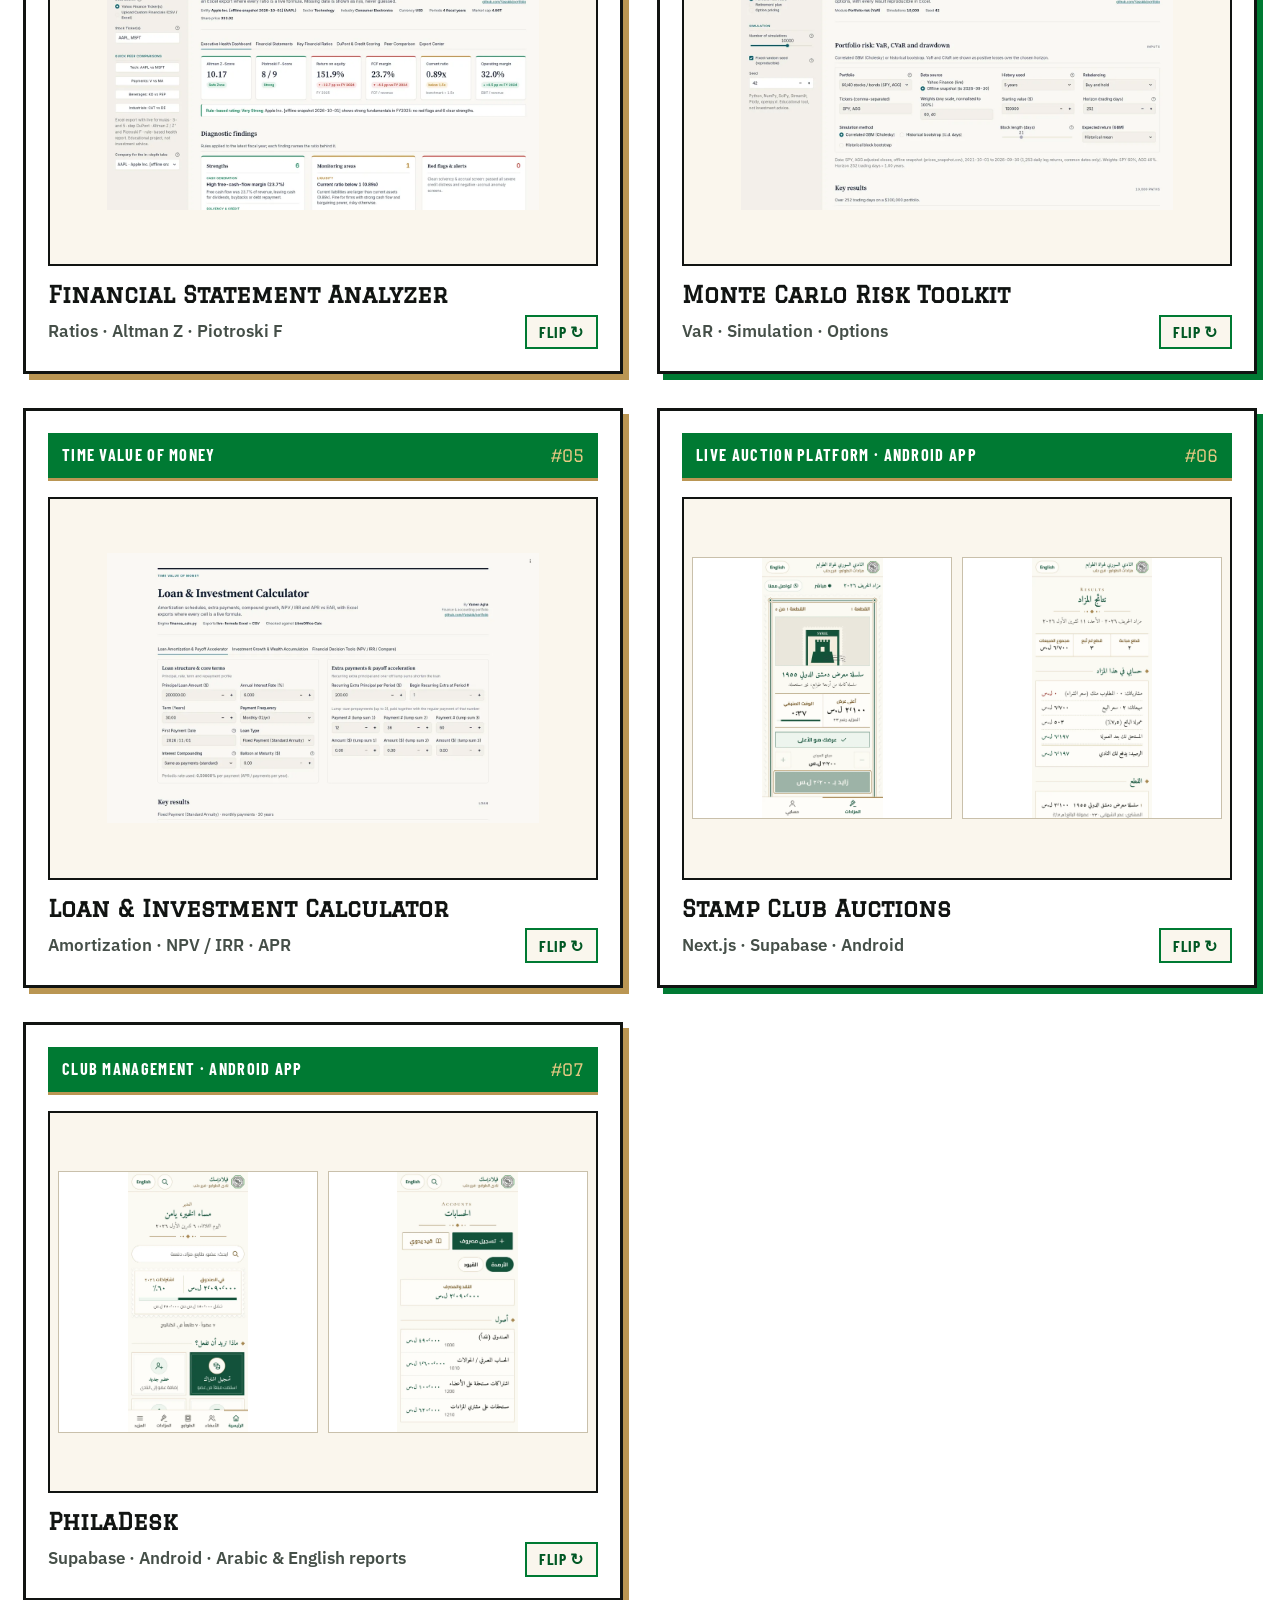
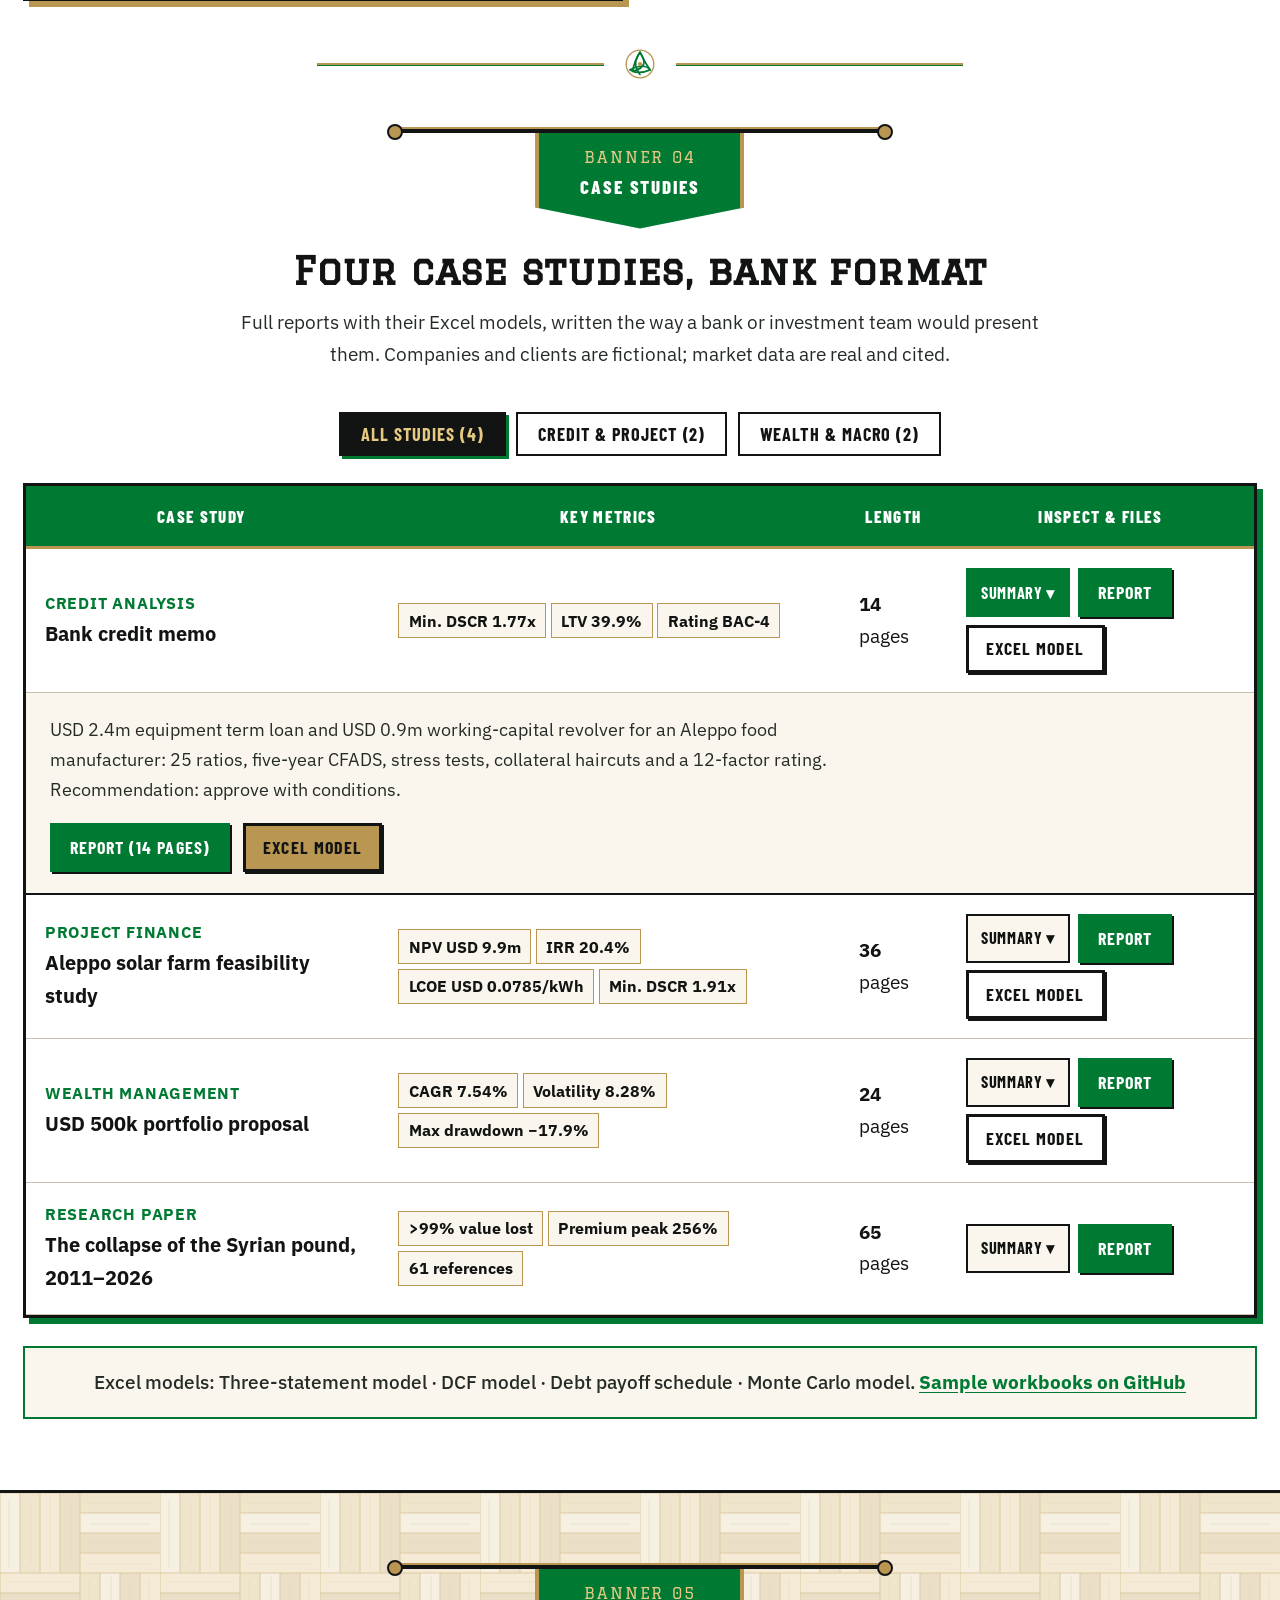
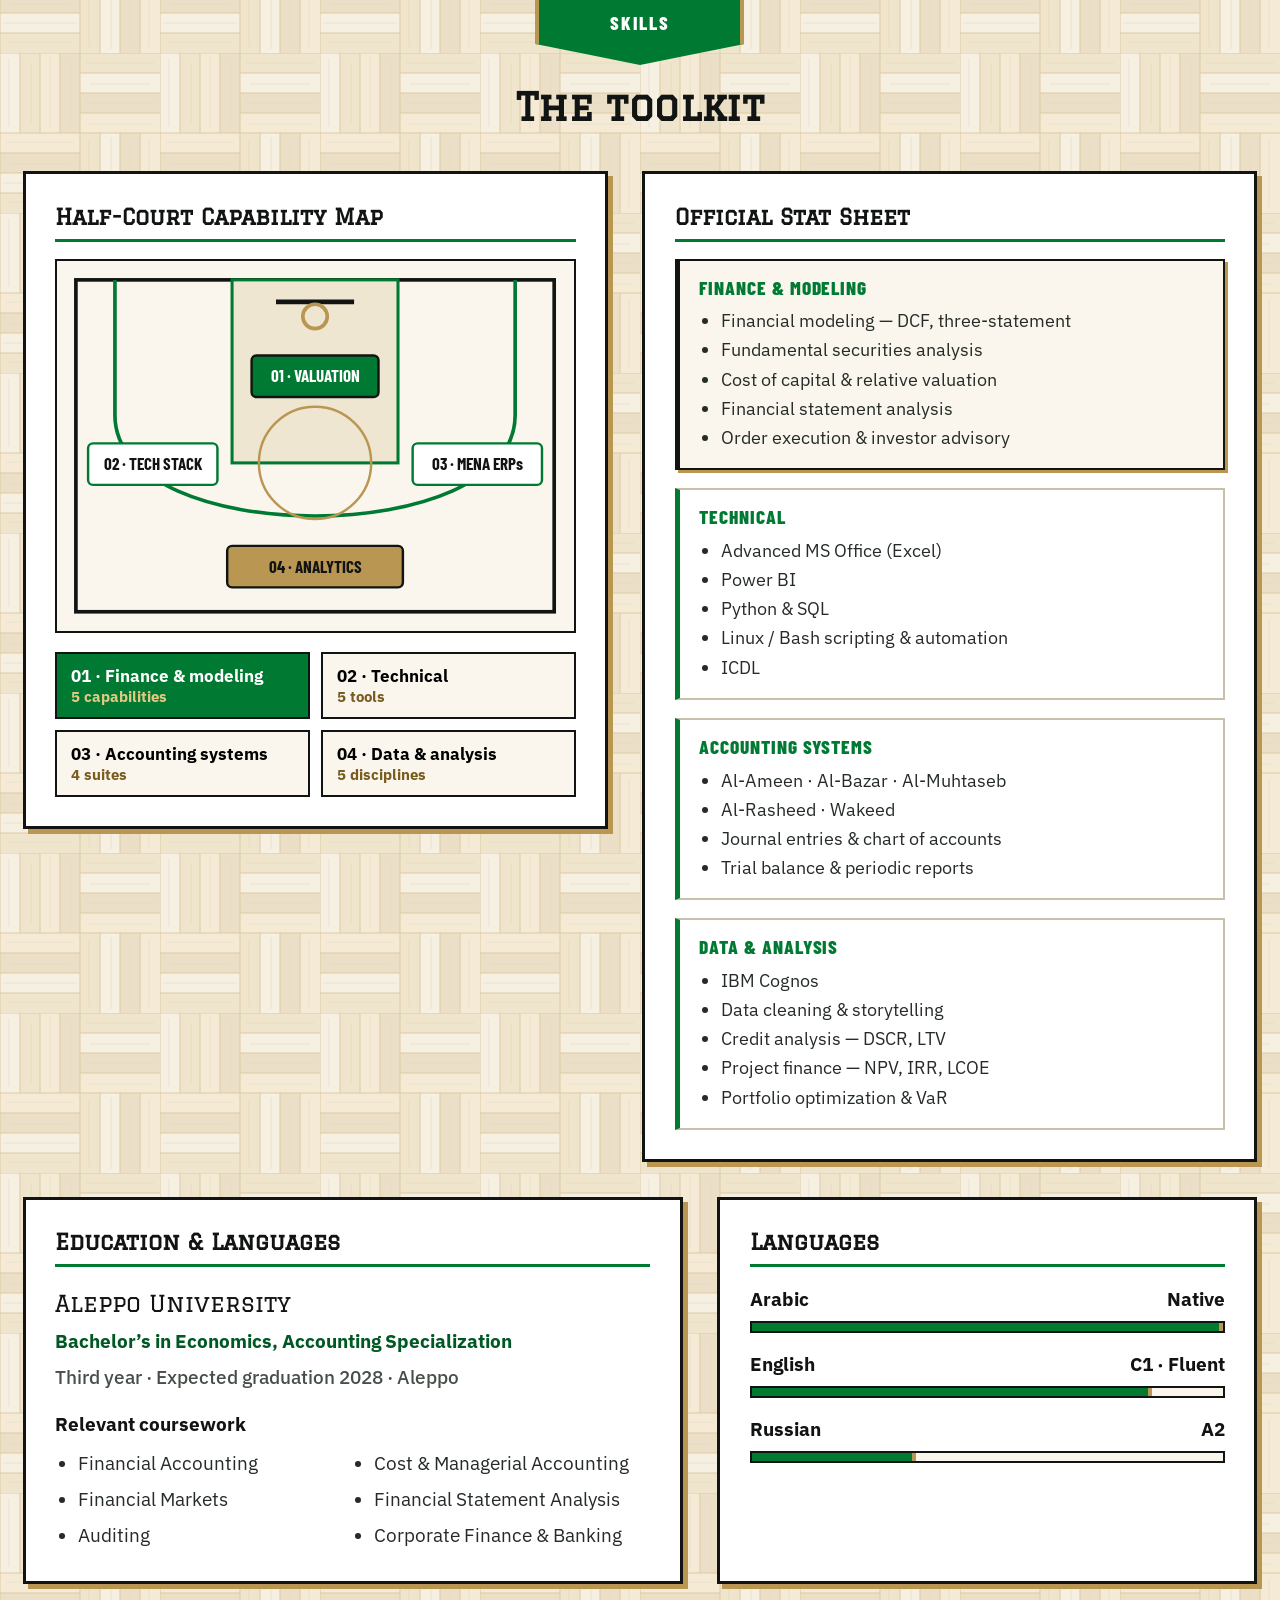
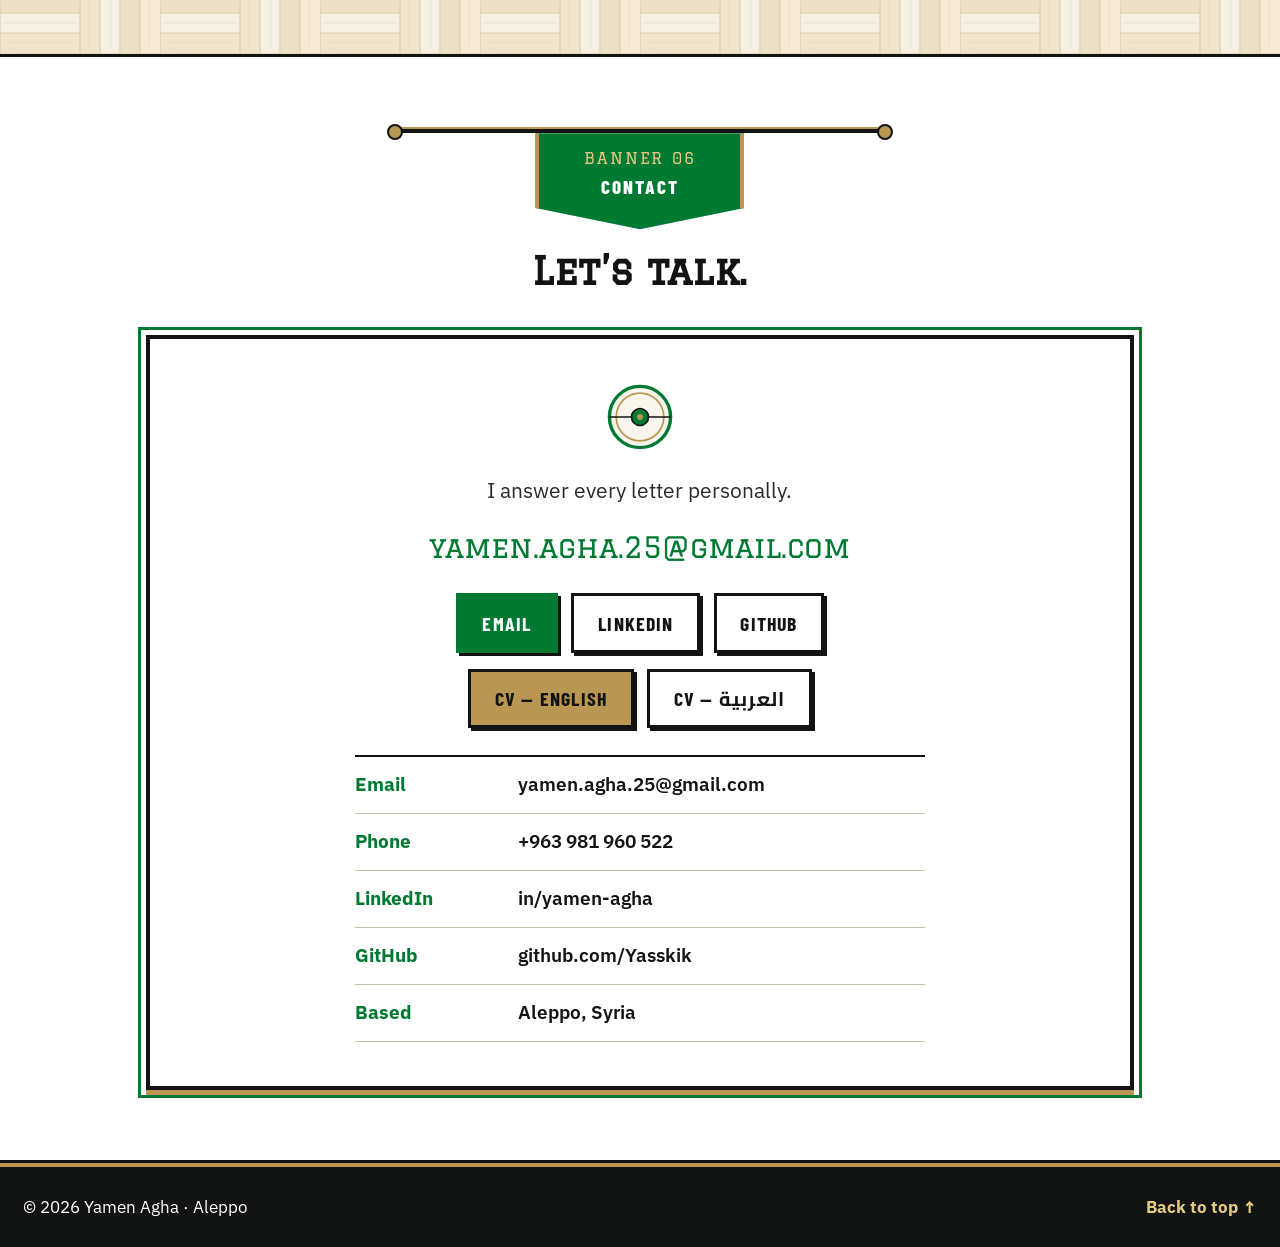
==== commit 7cb4be39: "Redesign portfolio: interactive Celtics parquet edition (EN + AR), cutout portrait, refreshed OG ima" ====
--- a/index.html
+++ b/index.html
@@ -3,29 +3,29 @@
 <head>
 <meta charset="utf-8">
 <meta name="viewport" content="width=device-width, initial-scale=1, viewport-fit=cover">
-<title>Yamen Agha — Finance &amp; Brokerage | Financial Modeling</title>
+<title>Yamen Agha — Accountant at ISOBIT · DSE-Trained Broker &amp; Financial Modeling</title>
 <meta name="description" content="Yamen Agha — Accountant at ISOBIT (Al-Qamishli), DSE-trained broker and third-year accounting student, Syria. Financial modeling (DCF, three-statement), live finance apps, accounting ERP experience.">
 <meta name="author" content="Yamen Agha">
-<meta name="theme-color" content="#F8F3E7">
+<meta name="theme-color" content="#007A33">
 <meta name="color-scheme" content="light">
 <link rel="canonical" href="https://yasskik.github.io/">
 <link rel="alternate" hreflang="en" href="https://yasskik.github.io/">
 <link rel="alternate" hreflang="ar" href="https://yasskik.github.io/ar/">
 <link rel="alternate" hreflang="x-default" href="https://yasskik.github.io/">
 <meta property="og:type" content="profile">
-<meta property="og:title" content="Yamen Agha — Finance &amp; Brokerage | Financial Modeling">
+<meta property="og:title" content="Yamen Agha — Accountant at ISOBIT · DSE-Trained Broker &amp; Financial Modeling">
 <meta property="og:description" content="Yamen Agha — Accountant at ISOBIT (Al-Qamishli), DSE-trained broker and third-year accounting student, Syria. Financial modeling (DCF, three-statement), live finance apps, accounting ERP experience.">
 <meta property="og:url" content="https://yasskik.github.io/">
 <meta property="og:image" content="https://yasskik.github.io/assets/img/og.jpg">
 <meta property="og:image:width" content="1200">
 <meta property="og:image:height" content="630">
-<meta property="og:image:alt" content="Yamen Agha — engraved banknote portrait">
+<meta property="og:image:alt" content="Yamen Agha — Accountant at ISOBIT, DSE-Trained Broker & Financial Modeling Portfolio">
 <meta property="og:locale" content="en_US">
 <meta property="og:locale:alternate" content="ar_SY">
 <meta property="profile:first_name" content="Yamen">
 <meta property="profile:last_name" content="Agha">
 <meta name="twitter:card" content="summary_large_image">
-<meta name="twitter:title" content="Yamen Agha — Finance &amp; Brokerage | Financial Modeling">
+<meta name="twitter:title" content="Yamen Agha — Accountant at ISOBIT · DSE-Trained Broker &amp; Financial Modeling">
 <meta name="twitter:description" content="Yamen Agha — Accountant at ISOBIT (Al-Qamishli), DSE-trained broker and third-year accounting student, Syria. Financial modeling (DCF, three-statement), live finance apps, accounting ERP experience.">
 <meta name="twitter:image" content="https://yasskik.github.io/assets/img/og.jpg">
 <link rel="icon" href="favicon.ico" sizes="48x48">
@@ -33,9 +33,9 @@
 <link rel="icon" href="assets/img/icon-192.png" sizes="192x192" type="image/png">
 <link rel="apple-touch-icon" href="assets/img/apple-touch-icon.png">
 <link rel="manifest" href="site.webmanifest">
-<link rel="preload" href="assets/fonts/EBGaramond-normal-500-latin.woff2" as="font" type="font/woff2" crossorigin>
-<link rel="preload" as="image" href="assets/img/portrait-engraved.webp" imagesrcset="assets/img/portrait-engraved-640.webp 640w, assets/img/portrait-engraved.webp 1008w" imagesizes="(max-width: 760px) 330px, 500px">
-<link rel="stylesheet" href="assets/css/fonts.css">
+<link rel="preload" href="assets/fonts/graduate-5.2.5-latin-400-normal.woff2" as="font" type="font/woff2" crossorigin>
+<link rel="preload" href="assets/fonts/IBMPlexSans-400.woff2" as="font" type="font/woff2" crossorigin>
+<link rel="preload" as="image" href="assets/img/yamen-circle-trans.png">
 <link rel="stylesheet" href="assets/css/style.css">
 <script type="application/ld+json">
 {"@context":"https://schema.org","@type":"Person","name":"Yamen Agha","alternateName":"Yamen Muhannad Sulaiman Agha","url":"https://yasskik.github.io/","image":"https://yasskik.github.io/assets/img/og.jpg","email":"mailto:yamen.agha.25@gmail.com","telephone":"+963981960522","jobTitle":"Accountant","worksFor":{"@type":"Organization","name":"ISOBIT","address":{"@type":"PostalAddress","addressLocality":"Al-Qamishli","addressCountry":"SY"}},"address":{"@type":"PostalAddress","addressLocality":"Aleppo","addressCountry":"SY"},"alumniOf":{"@type":"CollegeOrUniversity","name":"Aleppo University"},"knowsLanguage":["ar","en","ru"],"sameAs":["https://www.linkedin.com/in/yamen-agha-157600288","https://github.com/Yasskik"]}
@@ -43,412 +43,974 @@
 </head>
 <body class="lang-en">
 <a class="skip" href="#main">Skip to content</a>
-<div class="sheet">
-<div class="topbar"><span>Yamen Agha · Aleppo · Syria</span><span class="topbar__est">Est. MMXXVI</span><a class="topbar__lang" href="ar/" hreflang="ar" lang="ar">عربي</a></div>
-<header class="mast" id="top">
-  <nav class="nav nav--start" aria-label="Primary">
-<a href="#about">About</a><a href="#work">Work</a>  </nav>
-  <a class="mast__crest" href="#top" aria-label="Yamen Agha — home"><img src="assets/img/crest.webp" width="104" height="104" alt=""></a>
-  <nav class="nav nav--end" aria-label="Primary, continued">
-    <a href="cv/Yamen_Agha_CV_EN.pdf" download>CV</a><a href="#contact">Contact</a>
-  </nav>
-</header>
-<div class="rule2" aria-hidden="true"></div>
-
-<main id="main">
-<section class="hero" aria-labelledby="hero-title">
-  <h1 class="sr-only" id="hero-title">Yamen Agha — Finance, Brokerage &amp; Financial Modeling</h1>
-  <div class="hero__start">
-    <p class="sc">Finance · Brokerage · Financial Modeling</p>
-    <p class="hero__role">Accountant at ISOBIT</p>
-    <p class="hero__lede">DSE-trained broker and third-year accounting student with hands-on financial modeling (DCF, 3-statement) and accounting ERP experience.</p>
-    <div class="btns">
-      <a class="btn btn--ink" href="cv/Yamen_Agha_CV_EN.pdf" download>Download CV <span aria-hidden="true">↓</span></a>
-      <a class="btn btn--line" href="#contact">Get in touch <span aria-hidden="true">→</span></a>
+
+<svg aria-hidden="true" style="position:absolute;width:0;height:0;overflow:hidden">
+  <symbol id="shamrock" viewBox="0 0 64 64">
+    <path d="M32 30 C26 16, 17 11, 23 5 C27 1, 32 6, 32 10 C32 6, 37 1, 41 5 C47 11, 38 16, 32 30 Z" fill="currentColor" stroke="#111412" stroke-width="2" stroke-linejoin="round"/>
+    <path d="M30 32 C16 26, 11 17, 5 23 C1 27, 6 32, 10 32 C6 32, 1 37, 5 41 C11 47, 16 38, 30 32 Z" fill="currentColor" stroke="#111412" stroke-width="2" stroke-linejoin="round"/>
+    <path d="M34 32 C48 26, 53 17, 59 23 C63 27, 58 32, 54 32 C58 32, 63 37, 59 41 C53 47, 48 38, 34 32 Z" fill="currentColor" stroke="#111412" stroke-width="2" stroke-linejoin="round"/>
+    <path d="M32 33 C32 45, 36 53, 41 58 L35 59 C31 53, 29 44, 29 33 Z" fill="currentColor" stroke="#111412" stroke-width="2" stroke-linejoin="round"/>
+    <circle cx="32" cy="31" r="3" fill="#BA9653" stroke="#111412" stroke-width="1.5"/>
+  </symbol>
+  <symbol id="celtic-knot" viewBox="0 0 64 64">
+    <circle cx="32" cy="32" r="26" fill="none" stroke="#BA9653" stroke-width="2.5"/>
+    <path d="M32 10 C42 26, 46 38, 18 46 C22 24, 28 16, 32 10 Z" fill="none" stroke="currentColor" stroke-width="3.2" stroke-linejoin="round"/>
+    <path d="M13 43 C29 35, 42 32, 51 43 C32 51, 22 49, 13 43 Z" fill="none" stroke="currentColor" stroke-width="3.2" stroke-linejoin="round"/>
+    <path d="M51 43 C39 27, 36 16, 32 10 C22 26, 20 35, 32 52" fill="none" stroke="currentColor" stroke-width="3.2" stroke-linecap="round"/>
+    <circle cx="32" cy="32" r="4" fill="#BA9653"/>
+  </symbol>
+  <symbol id="basketball" viewBox="0 0 64 64">
+    <circle cx="32" cy="32" r="27" fill="#D27A2C" stroke="#111412" stroke-width="3"/>
+    <path d="M5 32 H59 M32 5 V59" stroke="#111412" stroke-width="2.5" fill="none"/>
+    <path d="M13 13 C24 22, 24 42, 13 51 M51 13 C40 22, 40 42, 51 51" stroke="#111412" stroke-width="2.5" fill="none"/>
+  </symbol>
+  <symbol id="center-court-emblem" viewBox="0 0 80 80">
+    <circle cx="40" cy="40" r="36" fill="#FAF6ED" stroke="#007A33" stroke-width="4"/>
+    <circle cx="40" cy="40" r="28" fill="none" stroke="#BA9653" stroke-width="2"/>
+    <line x1="4" y1="40" x2="76" y2="40" stroke="#111412" stroke-width="2"/>
+    <circle cx="40" cy="40" r="10" fill="#007A33" stroke="#111412" stroke-width="2"/>
+    <circle cx="40" cy="40" r="3.5" fill="#BA9653"/>
+  </symbol>
+</svg>
+
+<div class="topbar-stripe" aria-hidden="true"></div>
+<header class="nav">
+  <div class="nav__inner">
+    <a class="brand" href="#top">
+      <svg class="brand__crest" style="color:var(--green)" aria-hidden="true"><use href="#shamrock"/></svg>
+      <span class="brand__name">Yamen Agha</span>
+    </a>
+    <ul class="nav__links">
+      <li><a href="#about">About</a></li>
+      <li><a href="#experience">Season</a></li>
+      <li><a href="#work">Cards</a></li>
+      <li><a href="#cases">Box Score</a></li>
+      <li><a href="#skills">Shot Chart</a></li>
+      <li><a href="#contact">Contact</a></li>
+    </ul>
+    <div class="nav__end">
+      <a class="nav__lang" href="ar/" lang="ar" hreflang="ar">عربي</a>
+      <a class="btn btn--small" data-cv-burst href="cv/Yamen_Agha_CV_EN.pdf" download>CV</a>
     </div>
   </div>
-  <div class="stage" aria-hidden="true">
-    <img class="stage__oval" src="assets/img/guil-oval.webp" width="600" height="800" alt="" decoding="async">
-    <span class="name name--back">YAMEN</span>
-    <img class="stage__fig" src="assets/img/portrait-engraved.webp" srcset="assets/img/portrait-engraved-640.webp 640w, assets/img/portrait-engraved.webp 1008w" sizes="(max-width: 760px) 330px, 500px" width="1008" height="1792" alt="" fetchpriority="high" decoding="async">
-    <span class="name name--front">AGHA</span>
+</header>
+
+<main id="main">
+  <!-- HERO: Jumbotron Scoreboard over Parquet Floor -->
+  <section class="hero parquet-band" id="top">
+    <div class="wrap">
+      <div class="jumbotron">
+        <div class="jumbo__bar">
+          <span>ALEPPO · SYRIA</span>
+          <span class="jumbo__bar-mid">
+            <svg width="18" height="18" style="color:var(--gold-bright)" aria-hidden="true"><use href="#shamrock"/></svg>
+            PORTFOLIO EDITION 2026
+            <svg width="18" height="18" style="color:var(--gold-bright)" aria-hidden="true"><use href="#shamrock"/></svg>
+          </span>
+          <span>ISOBIT · OCT 2026</span>
+        </div>
+
+        <div class="jumbo__grid">
+          <div class="jumbo__side">
+            <div class="jersey-stat">
+              <span class="jersey-stat__num" data-count="70" data-suffix="+">70+</span>
+              <span class="jersey-stat__label">DSE Scenarios</span>
+              <span class="jersey-stat__sub">Broker training</span>
+            </div>
+            <div class="jersey-stat">
+              <span class="jersey-stat__num" data-count="0">0</span>
+              <span class="jersey-stat__label">Execution Errors</span>
+              <span class="jersey-stat__sub">Final assessment</span>
+            </div>
+          </div>
+
+          <div class="jumbo__center">
+            <div class="portrait-crest">
+              <svg class="shamrock-wing" aria-hidden="true"><use href="#shamrock"/></svg>
+              <div class="portrait-ring">
+                <img src="assets/img/yamen-circle-trans.png" width="800" height="800" alt="Yamen Agha">
+              </div>
+              <svg class="shamrock-wing" aria-hidden="true"><use href="#shamrock"/></svg>
+            </div>
+            <p class="hero__kicker">Finance · Brokerage · Financial Modeling</p>
+            <h1>
+              <span class="hero__name">Yamen Agha</span>
+              <span class="sr-only"> — Finance · Brokerage · Financial Modeling</span>
+            </h1>
+            <p class="hero__role">Accountant at ISOBIT</p>
+            <p class="hero__lede">DSE-trained broker and third-year accounting student with hands-on financial modeling (DCF, 3-statement) and accounting ERP experience.</p>
+            <p class="hero__loc">Aleppo, Syria</p>
+            <div class="btns">
+              <a class="btn" data-cv-burst href="cv/Yamen_Agha_CV_EN.pdf" download>Download CV</a>
+              <a class="btn btn--line" href="#contact">Get in touch</a>
+            </div>
+          </div>
+
+          <div class="jumbo__side">
+            <div class="jersey-stat">
+              <span class="jersey-stat__num" data-count="5">5</span>
+              <span class="jersey-stat__label">Live Python Apps</span>
+              <span class="jersey-stat__sub">Excel formula export</span>
+            </div>
+            <div class="jersey-stat">
+              <span class="jersey-stat__num" data-count="4">4</span>
+              <span class="jersey-stat__label">Case Studies</span>
+              <span class="jersey-stat__sub">Bank format</span>
+            </div>
+          </div>
+        </div>
+
+        <div class="scoreboard-strip">
+          <div class="sb-cell">
+            <span class="sb-cell__val">ISOBIT</span>
+            <span class="sb-cell__lbl">Accountant · Oct 2026</span>
+          </div>
+          <div class="sb-cell">
+            <span class="sb-cell__val">GENEVA × UBS</span>
+            <span class="sb-cell__lbl">Investment Management</span>
+          </div>
+          <div class="sb-cell">
+            <span class="sb-cell__val">DCF · 3-STM</span>
+            <span class="sb-cell__lbl">Valuation Models</span>
+          </div>
+          <div class="sb-cell">
+            <span class="sb-cell__val">CLASS OF 2028</span>
+            <span class="sb-cell__lbl">Aleppo University</span>
+          </div>
+          <div class="sb-cell">
+            <span class="sb-cell__val">AR · EN C1 · RU A2</span>
+            <span class="sb-cell__lbl">Languages</span>
+          </div>
+        </div>
+      </div>
+    </div>
+  </section>
+
+  <!-- 01 ABOUT + RETIRED NUMBERS / TROPHY CASE -->
+  <section class="section section--white" id="about">
+    <div class="wrap">
+      <div class="rafter-head reveal">
+        <div class="rafter-bar" aria-hidden="true"></div>
+        <div class="banner-pennant">
+          <span class="banner-pennant__no">BANNER 01</span>
+          <span class="banner-pennant__lbl">About</span>
+        </div>
+        <h2 class="section__title">Markets, models &amp; the ledger.</h2>
+      </div>
+
+      <div class="trophy-case reveal" aria-label="Career honors and milestones">
+        <div class="retired-jersey">
+          <span class="retired-jersey__no">01</span>
+          <span class="retired-jersey__org">ISOBIT</span>
+          <span class="retired-jersey__desc">Accountant · Oct 2026 – Present</span>
+        </div>
+        <div class="retired-jersey">
+          <span class="retired-jersey__no">70+</span>
+          <span class="retired-jersey__org">DSE BROKER</span>
+          <span class="retired-jersey__desc">Training scenarios · 0 errors</span>
+        </div>
+        <div class="retired-jersey">
+          <span class="retired-jersey__no">UBS</span>
+          <span class="retired-jersey__org">UNIV. OF GENEVA</span>
+          <span class="retired-jersey__desc">Investment Mgmt · Scholarship</span>
+        </div>
+        <div class="retired-jersey">
+          <span class="retired-jersey__no">5 · 4</span>
+          <span class="retired-jersey__org">MODELS &amp; CASES</span>
+          <span class="retired-jersey__desc">5 Python apps · 4 bank reports</span>
+        </div>
+      </div>
+
+      <div class="about-box reveal">
+        <div>
+          <p class="about__lead">Accountant at ISOBIT in Al-Qamishli, DSE-trained broker and third-year accounting student with hands-on financial modeling (DCF, 3-statement) and accounting ERP experience.</p>
+          <p class="about__body">I work as an accountant at ISOBIT, where I look after the warehouses and inventory, the books and the reports management relies on. Before that I trained as a financial broker with the Damascus Securities Exchange, studied investment management with the University of Geneva and UBS on a scholarship, and run full accounting cycles on the ERPs used across the region. Alongside my degree I build finance tools in Python and Excel, and each app exports a workbook full of live formulas.</p>
+        </div>
+        <aside class="scout-card">
+          <div class="scout-card__head">Profile Snapshot</div>
+          <dl class="facts">
+            <li><dt>Studying</dt><dd>Economics, Accounting Specialization — Aleppo University, 3rd year</dd></li>
+            <li><dt>Focus</dt><dd>Brokerage · valuation · financial statement analysis</dd></li>
+            <li><dt>Tools</dt><dd>Excel · Power BI · Python &amp; SQL</dd></li>
+            <li><dt>Languages</dt><dd>Arabic · English C1 · Russian A2</dd></li>
+          </dl>
+        </aside>
+      </div>
+    </div>
+  </section>
+
+  <!-- 02 SEASON TIMELINE + HANGING CHAMPIONSHIP BANNERS -->
+  <section class="section parquet-band" id="experience">
+    <div class="wrap">
+      <div class="rafter-head reveal">
+        <div class="rafter-bar" aria-hidden="true"></div>
+        <div class="banner-pennant">
+          <span class="banner-pennant__no">BANNER 02</span>
+          <span class="banner-pennant__lbl">Experience &amp; Training</span>
+        </div>
+        <h2 class="section__title">Experience, certifications &amp; training</h2>
+        <p class="section__intro">Court-line progression across accounting, brokerage, valuation, and analytics.</p>
+      </div>
+
+      <div class="season-court reveal">
+        <div class="court-axis">
+          <div class="court-spine" aria-hidden="true"></div>
+          <article class="season-stop reveal">
+            <div class="season-stop__node" aria-hidden="true">
+              <svg><use href="#basketball"/></svg>
+              <span class="season-stop__no">01</span>
+            </div>
+            <div class="season-card">
+              <div class="season-card__meta">
+                <span>Oct 2026 – Present</span>
+<span>Al-Qamishli</span>              </div>
+              <h3 class="job__role">Accountant</h3>
+              <p class="job__org">ISOBIT</p>
+              <ul class="job__points">
+<li>Manage the company’s warehouses and inventory.</li><li>Record sales and purchases in the accounting system.</li><li>Carry out auditing of the accounts.</li><li>Prepare all financial and management reports.</li><li>Provide financial advisory to management.</li>              </ul>
+            </div>
+          </article>
+          <article class="season-stop reveal">
+            <div class="season-stop__node" aria-hidden="true">
+              <svg><use href="#basketball"/></svg>
+              <span class="season-stop__no">02</span>
+            </div>
+            <div class="season-card">
+              <div class="season-card__meta">
+                <span>September 2026</span>
+<span>Damascus</span>              </div>
+              <h3 class="job__role">Financial Broker — Training Program</h3>
+              <p class="job__org">Damascus Securities Exchange (DSE)</p>
+              <ul class="job__points">
+<li>Studied market regulations, trading mechanics, order execution, investor advisory and market surveillance.</li><li>Gained hands-on experience with more than 70 real-world scenarios a broker may face.</li><li>Passed the final practical assessment exam with zero execution errors.</li>              </ul>
+            </div>
+          </article>
+          <article class="season-stop reveal">
+            <div class="season-stop__node" aria-hidden="true">
+              <svg><use href="#basketball"/></svg>
+              <span class="season-stop__no">03</span>
+            </div>
+            <div class="season-card">
+              <div class="season-card__meta">
+                <span>2026</span>
+<span>Scholarship</span>              </div>
+              <h3 class="job__role">Investment Management Specialization</h3>
+              <p class="job__org">University of Geneva &amp; UBS</p>
+              <ul class="job__points">
+<li>Performed fundamental securities analysis, examining financial statement health, cost of capital and relative valuation metrics.</li><li>Built a fully functional three-statement financial model in Excel.</li><li>Performed a financial analysis of a DSE-listed company.</li><li>Built a fully functional DCF model in Excel to assess financial health and risk.</li>              </ul>
+            </div>
+          </article>
+          <article class="season-stop reveal">
+            <div class="season-stop__node" aria-hidden="true">
+              <svg><use href="#basketball"/></svg>
+              <span class="season-stop__no">04</span>
+            </div>
+            <div class="season-card">
+              <div class="season-card__meta">
+                <span>2025 – 2026</span>
+<span>Aleppo</span>              </div>
+              <h3 class="job__role">Al-Ameen, Al-Bazar, Al-Muhtaseb, Al-Rasheed, Wakeed</h3>
+              <p class="job__org">Accounting Software Systems (MENA)</p>
+              <ul class="job__points">
+<li>Executed full accounting cycles across standard regional ERPs, including journal entries, chart-of-accounts customization and trial balance generation.</li><li>Extracted and structured periodic financial reports (Balance Sheet, P&amp;L, Cash Flow) to evaluate liquidity, debt coverage and operational efficiency.</li>              </ul>
+            </div>
+          </article>
+          <article class="season-stop reveal">
+            <div class="season-stop__node" aria-hidden="true">
+              <svg><use href="#basketball"/></svg>
+              <span class="season-stop__no">05</span>
+            </div>
+            <div class="season-card">
+              <div class="season-card__meta">
+                <span>In progress — expected Nov 2026</span>
+              </div>
+              <h3 class="job__role">Syrian Youth Assembly</h3>
+              <p class="job__org">Data Analytics Mini-Diploma (via Coursera)</p>
+              <ul class="job__points">
+<li>Courses from IBM, Johns Hopkins University, Microsoft and Fractal Analytics: Introduction to Data Analytics; Getting and Cleaning Data; Business Analytics with Excel; Excel Basics for Data Analysis; Data Visualization with Excel and Cognos; Data Analysis with Power BI; Data Storytelling.</li><li>Key tools: Excel, Power BI, IBM Cognos, data cleaning, data storytelling.</li>              </ul>
+            </div>
+          </article>
+        </div>
+      </div>
+
+      <div class="rafters-wrap reveal">
+        <h3 class="rafters-title">Championship Rafters · Certifications &amp; Training</h3>
+        <p class="rafters-sub">Select any hanging banner to inspect the full credential and deliverables.</p>
+        <div class="rafter-beam" aria-hidden="true"></div>
+        <div class="champ-rafters">
+          <div class="champ-banner">
+            <button
+              type="button"
+              class="champ-banner__btn"
+              aria-expanded="true"
+              data-title="Damascus Securities Exchange (DSE)"
+              data-sub="Financial Broker Training"
+              data-meta="September 2026 · Damascus"
+              data-bullets='["Market regulations, trading mechanics, order execution, investor advisory and market surveillance.", "Completed more than 70 real-world brokerage scenarios.", "Passed the final practical assessment exam with zero execution errors."]'
+            >
+              <span class="champ-banner__yr">2026</span>
+              <span class="champ-banner__name">DSE Broker</span>
+              <span class="champ-banner__cue">Inspect ▾</span>
+            </button>
+          </div>
+          <div class="champ-banner">
+            <button
+              type="button"
+              class="champ-banner__btn"
+              aria-expanded="false"
+              data-title="University of Geneva &amp; UBS"
+              data-sub="Investment Management Specialization"
+              data-meta="2026 · Scholarship"
+              data-bullets='["Fundamental securities analysis, cost of capital and relative valuation metrics.", "Built a three-statement financial model and a DCF valuation model in Excel.", "Completed a full financial analysis of a DSE-listed company."]'
+            >
+              <span class="champ-banner__yr">2026</span>
+              <span class="champ-banner__name">Geneva × UBS</span>
+              <span class="champ-banner__cue">Inspect ▾</span>
+            </button>
+          </div>
+          <div class="champ-banner">
+            <button
+              type="button"
+              class="champ-banner__btn"
+              aria-expanded="false"
+              data-title="Regional Accounting Systems"
+              data-sub="Al-Ameen · Al-Bazar · Al-Muhtaseb · Al-Rasheed · Wakeed"
+              data-meta="2025 – 2026 · Aleppo"
+              data-bullets='["Full accounting cycles, journal entries, chart-of-accounts setup and trial balances.", "Structured Balance Sheet, P\u0026L and Cash Flow reports for liquidity and debt coverage."]'
+            >
+              <span class="champ-banner__yr">25–26</span>
+              <span class="champ-banner__name">MENA ERPs</span>
+              <span class="champ-banner__cue">Inspect ▾</span>
+            </button>
+          </div>
+          <div class="champ-banner">
+            <button
+              type="button"
+              class="champ-banner__btn"
+              aria-expanded="false"
+              data-title="Syrian Youth Assembly"
+              data-sub="Data Analytics Mini-Diploma (Coursera)"
+              data-meta="In progress — expected Nov 2026"
+              data-bullets='["Coursework from IBM, Johns Hopkins University, Microsoft and Fractal Analytics.", "Tools covered: Excel, Power BI, IBM Cognos, data cleaning and data storytelling."]'
+            >
+              <span class="champ-banner__yr">NOV 26</span>
+              <span class="champ-banner__name">Data Diploma</span>
+              <span class="champ-banner__cue">Inspect ▾</span>
+            </button>
+          </div>
+        </div>
+        <div class="banner-detail" id="banner-detail-panel">
+          <p class="banner-detail__meta">September 2026 · Damascus</p>
+          <h4 class="banner-detail__title">Damascus Securities Exchange (DSE) — Financial Broker Training</h4>
+          <ul class="banner-detail__list">
+<li>Market regulations, trading mechanics, order execution, investor advisory and market surveillance.</li><li>Completed more than 70 real-world brokerage scenarios.</li><li>Passed the final practical assessment exam with zero execution errors.</li>          </ul>
+        </div>
+      </div>
+    </div>
+  </section>
+
+  <!-- 03 PROJECTS & SYSTEMS: TRADING CARDS WITH FLIP & FILTER CHIPS -->
+  <section class="section section--white" id="work">
+    <div class="wrap">
+      <div class="rafter-head reveal">
+        <div class="rafter-bar" aria-hidden="true"></div>
+        <div class="banner-pennant">
+          <span class="banner-pennant__no">BANNER 03</span>
+          <span class="banner-pennant__lbl">Selected Work</span>
+        </div>
+        <h2 class="section__title">Five live finance apps, one standard</h2>
+        <p class="section__intro">Python finance models and Aleppo Stamp Club platforms. Filter by category or flip any card for stack and links.</p>
+      </div>
+
+      <div class="filter-bar reveal" role="group" aria-label="Filter project cards">
+        <button type="button" class="filter-chip is-active" data-filter="all" aria-pressed="true">All Cards (7)</button>
+        <button type="button" class="filter-chip" data-filter="finance" aria-pressed="false">Finance Models (5)</button>
+        <button type="button" class="filter-chip" data-filter="systems" aria-pressed="false">Club Systems (2)</button>
+      </div>
+
+      <div class="trade-grid">
+        <article class="trade-card reveal" data-cat="finance">
+          <div class="trade-card__inner">
+            <div class="trade-face trade-face--front">
+              <div class="trade-top">
+                <span class="trade-top__kind">Equity valuation</span>
+                <span class="trade-top__no">#01</span>
+              </div>
+              <div class="trade-media">
+                <img src="assets/img/app-dcf.webp" width="1200" height="750" alt="DCF Valuation Model" loading="lazy">
+              </div>
+              <div class="trade-front-foot">
+                <h3 class="trade-title">DCF Valuation Model</h3>
+                <div class="trade-front-row">
+                  <span class="tags">DCF · WACC · Sensitivity · Excel export</span>
+                  <button type="button" class="flip-toggle" aria-pressed="false">Flip ↻</button>
+                </div>
+              </div>
+            </div>
+
+            <div class="trade-face trade-face--back">
+              <div>
+                <div class="trade-back-head">
+                  <span class="trade-back-kicker">Equity valuation</span>
+                  <button type="button" class="flip-toggle" aria-pressed="false">Front ↺</button>
+                </div>
+                <h3 class="trade-title">DCF Valuation Model</h3>
+                <p class="trade-back-body">Type a ticker and estimate what one share is worth from the cash the business is expected to produce — two terminal-value methods, WACC build-up and sensitivity grids.</p>
+                <ul class="trade-back-points">
+<li>DCF</li><li>WACC</li><li>Sensitivity</li><li>Excel export</li>                </ul>
+              </div>
+              <div class="btns">
+                <a class="btn btn--small" href="https://yamen-dcf-valuation.streamlit.app/" target="_blank" rel="noopener">Live app</a>
+                <a class="btn btn--small btn--line" href="https://github.com/Yasskik/portfolio/tree/main/finance/dcf-valuation-model" target="_blank" rel="noopener">Code</a>
+              </div>
+            </div>
+          </div>
+        </article>
+        <article class="trade-card reveal" data-cat="finance">
+          <div class="trade-card__inner">
+            <div class="trade-face trade-face--front">
+              <div class="trade-top">
+                <span class="trade-top__kind">Integrated forecasting</span>
+                <span class="trade-top__no">#02</span>
+              </div>
+              <div class="trade-media">
+                <img src="assets/img/app-three-statement.webp" width="1200" height="750" alt="Three-Statement Model" loading="lazy">
+              </div>
+              <div class="trade-front-foot">
+                <h3 class="trade-title">Three-Statement Model</h3>
+                <div class="trade-front-row">
+                  <span class="tags">3-statement · Revolver · Scenarios</span>
+                  <button type="button" class="flip-toggle" aria-pressed="false">Flip ↻</button>
+                </div>
+              </div>
+            </div>
+
+            <div class="trade-face trade-face--back">
+              <div>
+                <div class="trade-back-head">
+                  <span class="trade-back-kicker">Integrated forecasting</span>
+                  <button type="button" class="flip-toggle" aria-pressed="false">Front ↺</button>
+                </div>
+                <h3 class="trade-title">Three-Statement Model</h3>
+                <p class="trade-back-body">Income statement, balance sheet and cash flow wired together: the balance sheet balances without a plug, and a revolver steps in when cash runs low.</p>
+                <ul class="trade-back-points">
+<li>3-statement</li><li>Revolver</li><li>Scenarios</li>                </ul>
+              </div>
+              <div class="btns">
+                <a class="btn btn--small" href="https://yamen-three-statement.streamlit.app/" target="_blank" rel="noopener">Live app</a>
+                <a class="btn btn--small btn--line" href="https://github.com/Yasskik/portfolio/tree/main/finance/three-statement-model" target="_blank" rel="noopener">Code</a>
+              </div>
+            </div>
+          </div>
+        </article>
+        <article class="trade-card reveal" data-cat="finance">
+          <div class="trade-card__inner">
+            <div class="trade-face trade-face--front">
+              <div class="trade-top">
+                <span class="trade-top__kind">Credit &amp; health check</span>
+                <span class="trade-top__no">#03</span>
+              </div>
+              <div class="trade-media">
+                <img src="assets/img/app-analyzer.webp" width="1200" height="750" alt="Financial Statement Analyzer" loading="lazy">
+              </div>
+              <div class="trade-front-foot">
+                <h3 class="trade-title">Financial Statement Analyzer</h3>
+                <div class="trade-front-row">
+                  <span class="tags">Ratios · Altman Z · Piotroski F</span>
+                  <button type="button" class="flip-toggle" aria-pressed="false">Flip ↻</button>
+                </div>
+              </div>
+            </div>
+
+            <div class="trade-face trade-face--back">
+              <div>
+                <div class="trade-back-head">
+                  <span class="trade-back-kicker">Credit &amp; health check</span>
+                  <button type="button" class="flip-toggle" aria-pressed="false">Front ↺</button>
+                </div>
+                <h3 class="trade-title">Financial Statement Analyzer</h3>
+                <p class="trade-back-body">A full check-up of a company: 34 ratios, DuPont, Altman Z, Piotroski F, common-size tables and peer comparison.</p>
+                <ul class="trade-back-points">
+<li>Ratios</li><li>Altman Z</li><li>Piotroski F</li>                </ul>
+              </div>
+              <div class="btns">
+                <a class="btn btn--small" href="https://yamen-statement-analyzer.streamlit.app/" target="_blank" rel="noopener">Live app</a>
+                <a class="btn btn--small btn--line" href="https://github.com/Yasskik/portfolio/tree/main/finance/financial-statement-analyzer" target="_blank" rel="noopener">Code</a>
+              </div>
+            </div>
+          </div>
+        </article>
+        <article class="trade-card reveal" data-cat="finance">
+          <div class="trade-card__inner">
+            <div class="trade-face trade-face--front">
+              <div class="trade-top">
+                <span class="trade-top__kind">Risk &amp; simulation</span>
+                <span class="trade-top__no">#04</span>
+              </div>
+              <div class="trade-media">
+                <img src="assets/img/app-monte-carlo.webp" width="1200" height="750" alt="Monte Carlo Risk Toolkit" loading="lazy">
+              </div>
+              <div class="trade-front-foot">
+                <h3 class="trade-title">Monte Carlo Risk Toolkit</h3>
+                <div class="trade-front-row">
+                  <span class="tags">VaR · Simulation · Options</span>
+                  <button type="button" class="flip-toggle" aria-pressed="false">Flip ↻</button>
+                </div>
+              </div>
+            </div>
+
+            <div class="trade-face trade-face--back">
+              <div>
+                <div class="trade-back-head">
+                  <span class="trade-back-kicker">Risk &amp; simulation</span>
+                  <button type="button" class="flip-toggle" aria-pressed="false">Front ↺</button>
+                </div>
+                <h3 class="trade-title">Monte Carlo Risk Toolkit</h3>
+                <p class="trade-back-body">Plays a portfolio out 10,000 times: Value-at-Risk, drawdowns, retirement odds and option pricing.</p>
+                <ul class="trade-back-points">
+<li>VaR</li><li>Simulation</li><li>Options</li>                </ul>
+              </div>
+              <div class="btns">
+                <a class="btn btn--small" href="https://yamen-monte-carlo.streamlit.app/" target="_blank" rel="noopener">Live app</a>
+                <a class="btn btn--small btn--line" href="https://github.com/Yasskik/portfolio/tree/main/finance/monte-carlo-simulator" target="_blank" rel="noopener">Code</a>
+              </div>
+            </div>
+          </div>
+        </article>
+        <article class="trade-card reveal" data-cat="finance">
+          <div class="trade-card__inner">
+            <div class="trade-face trade-face--front">
+              <div class="trade-top">
+                <span class="trade-top__kind">Time value of money</span>
+                <span class="trade-top__no">#05</span>
+              </div>
+              <div class="trade-media">
+                <img src="assets/img/app-loan.webp" width="1200" height="750" alt="Loan &amp; Investment Calculator" loading="lazy">
+              </div>
+              <div class="trade-front-foot">
+                <h3 class="trade-title">Loan &amp; Investment Calculator</h3>
+                <div class="trade-front-row">
+                  <span class="tags">Amortization · NPV / IRR · APR</span>
+                  <button type="button" class="flip-toggle" aria-pressed="false">Flip ↻</button>
+                </div>
+              </div>
+            </div>
+
+            <div class="trade-face trade-face--back">
+              <div>
+                <div class="trade-back-head">
+                  <span class="trade-back-kicker">Time value of money</span>
+                  <button type="button" class="flip-toggle" aria-pressed="false">Front ↺</button>
+                </div>
+                <h3 class="trade-title">Loan &amp; Investment Calculator</h3>
+                <p class="trade-back-body">What a loan really costs, how savings grow, and whether a project is worth it — amortization, NPV and IRR.</p>
+                <ul class="trade-back-points">
+<li>Amortization</li><li>NPV / IRR</li><li>APR</li>                </ul>
+              </div>
+              <div class="btns">
+                <a class="btn btn--small" href="https://yamen-loan-calculator.streamlit.app/" target="_blank" rel="noopener">Live app</a>
+                <a class="btn btn--small btn--line" href="https://github.com/Yasskik/portfolio/tree/main/finance/loan-investment-calculator" target="_blank" rel="noopener">Code</a>
+              </div>
+            </div>
+          </div>
+        </article>
+
+        <article class="trade-card reveal" id="systems" data-cat="systems">
+          <div class="trade-card__inner">
+            <div class="trade-face trade-face--front">
+              <div class="trade-top">
+                <span class="trade-top__kind">Live auction platform · Android app</span>
+                <span class="trade-top__no">#06</span>
+              </div>
+              <div class="trade-media trade-media--phones">
+                <img src="assets/img/sys-auction-live.webp" width="600" height="1298" alt="Live lot screen of the auction app" loading="lazy">
+                <img src="assets/img/sys-auction-results.webp" width="600" height="1298" alt="Auction results screen" loading="lazy">
+              </div>
+              <div class="trade-front-foot">
+                <h3 class="trade-title">Stamp Club Auctions</h3>
+                <div class="trade-front-row">
+                  <span class="tags">Next.js · Supabase · Android</span>
+                  <button type="button" class="flip-toggle" aria-pressed="false">Flip ↻</button>
+                </div>
+              </div>
+            </div>
+
+            <div class="trade-face trade-face--back">
+              <div>
+                <div class="trade-back-head">
+                  <span class="trade-back-kicker">Live auction platform · Android app</span>
+                  <button type="button" class="flip-toggle" aria-pressed="false">Front ↺</button>
+                </div>
+                <h3 class="trade-title">Stamp Club Auctions</h3>
+                <p class="trade-back-body">The club’s online auction house: members list stamps before a session, lots are shuffled at random, and bidding runs in real time with anti-sniping and a seller commission settled automatically.</p>
+                <ul class="trade-back-points">
+<li>Real-time bidding</li><li>Anti-sniping</li><li>Random lot order</li><li>Settlement &amp; commission</li>                </ul>
+                <p class="tags">Next.js · Supabase · Android · Private repository</p>
+              </div>
+              <div class="btns">
+                <a class="btn btn--small btn--gold" href="https://stampclub-auctions-aleppo.netlify.app" target="_blank" rel="noopener">Visit the live site</a>
+              </div>
+            </div>
+          </div>
+        </article>
+        <article class="trade-card reveal" id="systems-2" data-cat="systems">
+          <div class="trade-card__inner">
+            <div class="trade-face trade-face--front">
+              <div class="trade-top">
+                <span class="trade-top__kind">Club management · Android app</span>
+                <span class="trade-top__no">#07</span>
+              </div>
+              <div class="trade-media trade-media--phones">
+                <img src="assets/img/sys-philadesk-dashboard.webp" width="600" height="1298" alt="PhilaDesk home dashboard" loading="lazy">
+                <img src="assets/img/sys-philadesk-finance.webp" width="600" height="1298" alt="PhilaDesk finance screen" loading="lazy">
+              </div>
+              <div class="trade-front-foot">
+                <h3 class="trade-title">PhilaDesk</h3>
+                <div class="trade-front-row">
+                  <span class="tags">Supabase · Android · Arabic &amp; English reports</span>
+                  <button type="button" class="flip-toggle" aria-pressed="false">Flip ↻</button>
+                </div>
+              </div>
+            </div>
+
+            <div class="trade-face trade-face--back">
+              <div>
+                <div class="trade-back-head">
+                  <span class="trade-back-kicker">Club management · Android app</span>
+                  <button type="button" class="flip-toggle" aria-pressed="false">Front ↺</button>
+                </div>
+                <h3 class="trade-title">PhilaDesk</h3>
+                <p class="trade-back-body">The back office of the club in one app: members and dues, a stamp catalogue with photos, auctions and settlement, and double-entry accounting with an audit log — shared online between the club’s officers.</p>
+                <ul class="trade-back-points">
+<li>Members &amp; dues</li><li>Stamp catalogue</li><li>Double-entry accounting</li><li>Audit log &amp; undo</li>                </ul>
+                <p class="tags">Supabase · Android · Arabic &amp; English reports · Private repository</p>
+              </div>
+              <div class="btns">
+              </div>
+            </div>
+          </div>
+        </article>
+      </div>
+
+      <div class="knot-divider" aria-hidden="true">
+        <svg><use href="#celtic-knot"/></svg>
+      </div>
+
+      <!-- 04 CASE STUDIES AS BOX SCORE TABLE WITH TABS -->
+      <div class="rafter-head reveal" id="cases">
+        <div class="rafter-bar" aria-hidden="true"></div>
+        <div class="banner-pennant">
+          <span class="banner-pennant__no">BANNER 04</span>
+          <span class="banner-pennant__lbl">Case studies</span>
+        </div>
+        <h2 class="section__title">Four case studies, bank format</h2>
+        <p class="section__intro">Full reports with their Excel models, written the way a bank or investment team would present them. Companies and clients are fictional; market data are real and cited.</p>
+      </div>
+
+      <div class="box-tabs reveal" role="tablist" aria-label="Case studies">
+        <button type="button" class="box-tab is-active" role="tab" aria-selected="true" data-tab="all">All Studies (4)</button>
+        <button type="button" class="box-tab" role="tab" aria-selected="false" data-tab="credit-project">Credit &amp; Project (2)</button>
+        <button type="button" class="box-tab" role="tab" aria-selected="false" data-tab="wealth-macro">Wealth &amp; Macro (2)</button>
+      </div>
+
+      <div class="box-score-shell reveal">
+        <table class="box-table">
+          <thead>
+            <tr>
+              <th>Case Study</th>
+              <th>Key Metrics</th>
+              <th>Length</th>
+              <th>Inspect &amp; Files</th>
+            </tr>
+          </thead>
+          <tbody>
+            <tr class="box-row is-open" data-group="credit-project">
+              <td>
+                <span class="box-row__kind">Credit analysis</span>
+                <span class="box-row__title">Bank credit memo</span>
+              </td>
+              <td>
+<span class="box-metric-pill">Min. DSCR 1.77x</span><span class="box-metric-pill">LTV 39.9%</span><span class="box-metric-pill">Rating BAC-4</span>              </td>
+              <td><strong>14</strong> pages</td>
+              <td>
+                <div class="btns" style="gap:0.4rem">
+                  <button type="button" class="box-expand-btn" aria-expanded="true">Summary ▾</button>
+                  <a class="btn btn--small" href="case-studies/Bank_Credit_Memo_Yamen_Agha.pdf">Report</a>
+<a class="btn btn--small btn--line" href="case-studies/Bank_Credit_Memo_Model.xlsx">Excel model</a>                </div>
+              </td>
+            </tr>
+            <tr class="box-detail" data-group="credit-project">
+              <td colspan="4">
+                <div class="box-detail__wrap">
+                  <p class="box-detail__text">USD 2.4m equipment term loan and USD 0.9m working-capital revolver for an Aleppo food manufacturer: 25 ratios, five-year CFADS, stress tests, collateral haircuts and a 12-factor rating. Recommendation: approve with conditions.</p>
+                  <div class="btns">
+                    <a class="btn btn--small" href="case-studies/Bank_Credit_Memo_Yamen_Agha.pdf">Report (14 pages)</a>
+<a class="btn btn--small btn--gold" href="case-studies/Bank_Credit_Memo_Model.xlsx">Excel model</a>                  </div>
+                </div>
+              </td>
+            </tr>
+            <tr class="box-row" data-group="credit-project">
+              <td>
+                <span class="box-row__kind">Project finance</span>
+                <span class="box-row__title">Aleppo solar farm feasibility study</span>
+              </td>
+              <td>
+<span class="box-metric-pill">NPV USD 9.9m</span><span class="box-metric-pill">IRR 20.4%</span><span class="box-metric-pill">LCOE USD 0.0785/kWh</span><span class="box-metric-pill">Min. DSCR 1.91x</span>              </td>
+              <td><strong>36</strong> pages</td>
+              <td>
+                <div class="btns" style="gap:0.4rem">
+                  <button type="button" class="box-expand-btn" aria-expanded="false">Summary ▾</button>
+                  <a class="btn btn--small" href="case-studies/Aleppo_Solar_Feasibility_Study_Yamen_Agha.pdf">Report</a>
+<a class="btn btn--small btn--line" href="case-studies/Aleppo_Solar_Financial_Model.xlsx">Excel model</a>                </div>
+              </td>
+            </tr>
+            <tr class="box-detail" data-group="credit-project" hidden>
+              <td colspan="4">
+                <div class="box-detail__wrap">
+                  <p class="box-detail__text">60 MWp plant selling power to factories in Sheikh Najjar Industrial City: capex, 60/40 debt and equity, PPA pricing, sensitivity tornado, 10,000-run Monte Carlo and a risk matrix.</p>
+                  <div class="btns">
+                    <a class="btn btn--small" href="case-studies/Aleppo_Solar_Feasibility_Study_Yamen_Agha.pdf">Report (36 pages)</a>
+<a class="btn btn--small btn--gold" href="case-studies/Aleppo_Solar_Financial_Model.xlsx">Excel model</a>                  </div>
+                </div>
+              </td>
+            </tr>
+            <tr class="box-row" data-group="wealth-macro">
+              <td>
+                <span class="box-row__kind">Wealth management</span>
+                <span class="box-row__title">USD 500k portfolio proposal</span>
+              </td>
+              <td>
+<span class="box-metric-pill">CAGR 7.54%</span><span class="box-metric-pill">Volatility 8.28%</span><span class="box-metric-pill">Max drawdown −17.9%</span>              </td>
+              <td><strong>24</strong> pages</td>
+              <td>
+                <div class="btns" style="gap:0.4rem">
+                  <button type="button" class="box-expand-btn" aria-expanded="false">Summary ▾</button>
+                  <a class="btn btn--small" href="case-studies/Portfolio_Proposal_USD500k_Yamen_Agha.pdf">Report</a>
+<a class="btn btn--small btn--line" href="case-studies/Portfolio_Proposal_Model.xlsx">Excel model</a>                </div>
+              </td>
+            </tr>
+            <tr class="box-detail" data-group="wealth-macro" hidden>
+              <td colspan="4">
+                <div class="box-detail__wrap">
+                  <p class="box-detail__text">Moderate-risk, ten-year mandate for a Gulf-based client: investment policy statement, ten real ETFs, constrained optimization, 2016–2026 backtest, VaR/CVaR and a Sharia-compliant variant.</p>
+                  <div class="btns">
+                    <a class="btn btn--small" href="case-studies/Portfolio_Proposal_USD500k_Yamen_Agha.pdf">Report (24 pages)</a>
+<a class="btn btn--small btn--gold" href="case-studies/Portfolio_Proposal_Model.xlsx">Excel model</a>                  </div>
+                </div>
+              </td>
+            </tr>
+            <tr class="box-row" data-group="wealth-macro">
+              <td>
+                <span class="box-row__kind">Research paper</span>
+                <span class="box-row__title">The collapse of the Syrian pound, 2011–2026</span>
+              </td>
+              <td>
+<span class="box-metric-pill">&gt;99% value lost</span><span class="box-metric-pill">Premium peak 256%</span><span class="box-metric-pill">61 references</span>              </td>
+              <td><strong>65</strong> pages</td>
+              <td>
+                <div class="btns" style="gap:0.4rem">
+                  <button type="button" class="box-expand-btn" aria-expanded="false">Summary ▾</button>
+                  <a class="btn btn--small" href="case-studies/Syrian_Pound_Collapse_Research_Yamen_Agha.pdf">Report</a>
+                </div>
+              </td>
+            </tr>
+            <tr class="box-detail" data-group="wealth-macro" hidden>
+              <td colspan="4">
+                <div class="box-detail__wrap">
+                  <p class="box-detail__text">Official and parallel exchange rates, pass-through to food prices and wages, and policy options, built from WFP, IMF, World Bank and Central Bank of Syria data with Python charts.</p>
+                  <div class="btns">
+                    <a class="btn btn--small" href="case-studies/Syrian_Pound_Collapse_Research_Yamen_Agha.pdf">Report (65 pages)</a>
+                  </div>
+                </div>
+              </td>
+            </tr>
+          </tbody>
+        </table>
+      </div>
+
+      <p class="excel-bar reveal">Excel models: Three-statement model · DCF model · Debt payoff schedule · Monte Carlo model.
+        <a href="https://github.com/Yasskik/portfolio/tree/main/finance/" target="_blank" rel="noopener">Sample workbooks on GitHub</a>
+      </p>
+    </div>
+  </section>
+
+  <!-- 05 SKILLS STAT SHEET + INTERACTIVE HALF-COURT SHOT CHART -->
+  <section class="section parquet-band" id="skills">
+    <div class="wrap">
+      <div class="rafter-head reveal">
+        <div class="rafter-bar" aria-hidden="true"></div>
+        <div class="banner-pennant">
+          <span class="banner-pennant__no">BANNER 05</span>
+          <span class="banner-pennant__lbl">Skills</span>
+        </div>
+        <h2 class="section__title">The toolkit</h2>
+      </div>
+
+      <div class="analytics-grid reveal">
+        <div class="shot-panel">
+          <h3 class="panel-head">Half-Court Capability Map</h3>
+          <div class="shot-court-box">
+            <svg class="shot-svg" viewBox="0 0 400 280" role="img" aria-label="Half-Court Capability Map">
+              <rect x="4" y="4" width="392" height="272" fill="#FAF6ED" stroke="#111412" stroke-width="3"/>
+              <path d="M36 4 V115 C36 225, 364 225, 364 115 V4" fill="none" stroke="#007A33" stroke-width="3"/>
+              <rect x="132" y="4" width="136" height="150" fill="#EFE6D2" stroke="#007A33" stroke-width="2.5"/>
+              <circle cx="200" cy="154" r="46" fill="none" stroke="#BA9653" stroke-width="2"/>
+              <line x1="168" y1="22" x2="232" y2="22" stroke="#111412" stroke-width="4"/>
+              <circle cx="200" cy="34" r="10" fill="none" stroke="#BA9653" stroke-width="3"/>
+              <g>
+                <rect x="148" y="66" width="104" height="34" rx="4" fill="#007A33" stroke="#111412" stroke-width="2"/>
+                <text x="200" y="88" text-anchor="middle" fill="#FFFFFF" font-family="Barlow Condensed,Cairo,sans-serif" font-weight="700" font-size="14">01 · VALUATION</text>
+              </g>
+              <g>
+                <rect x="14" y="138" width="106" height="34" rx="4" fill="#FFFFFF" stroke="#007A33" stroke-width="2"/>
+                <text x="67" y="160" text-anchor="middle" fill="#111412" font-family="Barlow Condensed,Cairo,sans-serif" font-weight="700" font-size="14">02 · TECH STACK</text>
+              </g>
+              <g>
+                <rect x="280" y="138" width="106" height="34" rx="4" fill="#FFFFFF" stroke="#007A33" stroke-width="2"/>
+                <text x="333" y="160" text-anchor="middle" fill="#111412" font-family="Barlow Condensed,Cairo,sans-serif" font-weight="700" font-size="14">03 · MENA ERPs</text>
+              </g>
+              <g>
+                <rect x="128" y="222" width="144" height="34" rx="4" fill="#BA9653" stroke="#111412" stroke-width="2"/>
+                <text x="200" y="244" text-anchor="middle" fill="#111412" font-family="Barlow Condensed,Cairo,sans-serif" font-weight="700" font-size="14">04 · ANALYTICS</text>
+              </g>
+            </svg>
+          </div>
+          <div class="shot-zone-btns">
+            <button type="button" class="shot-zone is-active" data-zone="z1" aria-pressed="true">
+              <span class="shot-zone__name">01 · Finance &amp; modeling</span>
+              <span class="shot-zone__cnt">5 capabilities</span>
+            </button>
+            <button type="button" class="shot-zone" data-zone="z2" aria-pressed="false">
+              <span class="shot-zone__name">02 · Technical</span>
+              <span class="shot-zone__cnt">5 tools</span>
+            </button>
+            <button type="button" class="shot-zone" data-zone="z3" aria-pressed="false">
+              <span class="shot-zone__name">03 · Accounting systems</span>
+              <span class="shot-zone__cnt">4 suites</span>
+            </button>
+            <button type="button" class="shot-zone" data-zone="z4" aria-pressed="false">
+              <span class="shot-zone__name">04 · Data &amp; analysis</span>
+              <span class="shot-zone__cnt">5 disciplines</span>
+            </button>
+          </div>
+        </div>
+
+        <div class="stat-panel">
+          <h3 class="panel-head">Official Stat Sheet</h3>
+          <div class="skill-stat-grid">
+            <div class="skill-stat-card is-active" data-zone="z1">
+              <h3>Finance &amp; modeling</h3>
+              <ul><li>Financial modeling — DCF, three-statement</li><li>Fundamental securities analysis</li><li>Cost of capital &amp; relative valuation</li><li>Financial statement analysis</li><li>Order execution &amp; investor advisory</li></ul>
+            </div>
+            <div class="skill-stat-card" data-zone="z2">
+              <h3>Technical</h3>
+              <ul><li>Advanced MS Office (Excel)</li><li>Power BI</li><li>Python &amp; SQL</li><li>Linux / Bash scripting &amp; automation</li><li>ICDL</li></ul>
+            </div>
+            <div class="skill-stat-card" data-zone="z3">
+              <h3>Accounting systems</h3>
+              <ul><li>Al-Ameen · Al-Bazar · Al-Muhtaseb</li><li>Al-Rasheed · Wakeed</li><li>Journal entries &amp; chart of accounts</li><li>Trial balance &amp; periodic reports</li></ul>
+            </div>
+            <div class="skill-stat-card" data-zone="z4">
+              <h3>Data &amp; analysis</h3>
+              <ul><li>IBM Cognos</li><li>Data cleaning &amp; storytelling</li><li>Credit analysis — DSCR, LTV</li><li>Project finance — NPV, IRR, LCOE</li><li>Portfolio optimization &amp; VaR</li></ul>
+            </div>
+          </div>
+        </div>
+      </div>
+
+      <div class="edu-lang-grid reveal">
+        <div class="stat-panel">
+          <h3 class="panel-head">Education &amp; Languages</h3>
+          <p class="edu__school">Aleppo University</p>
+          <p class="edu__degree">Bachelor’s in Economics, Accounting Specialization</p>
+          <p class="edu__meta">Third year · Expected graduation <span class="ltr">2028</span> · Aleppo</p>
+          <p><strong>Relevant coursework</strong></p>
+          <ul class="courses"><li>Financial Accounting</li><li>Cost &amp; Managerial Accounting</li><li>Financial Markets</li><li>Financial Statement Analysis</li><li>Auditing</li><li>Corporate Finance &amp; Banking</li></ul>
+        </div>
+
+        <div class="stat-panel">
+          <h3 class="panel-head">Languages</h3>
+          <ul class="langs">
+            <li>
+              <div class="lang-row__top"><span>Arabic</span><span>Native</span></div>
+              <div class="lang-bar"><div class="lang-bar__fill" style="width:100%"></div></div>
+            </li>
+            <li>
+              <div class="lang-row__top"><span>English</span><span>C1 · Fluent</span></div>
+              <div class="lang-bar"><div class="lang-bar__fill" style="width:85%"></div></div>
+            </li>
+            <li>
+              <div class="lang-row__top"><span>Russian</span><span>A2</span></div>
+              <div class="lang-bar"><div class="lang-bar__fill" style="width:35%"></div></div>
+            </li>
+          </ul>
+        </div>
+      </div>
+    </div>
+  </section>
+
+  <!-- 06 CENTER-COURT CONTACT -->
+  <section class="section section--white" id="contact">
+    <div class="wrap">
+      <div class="rafter-head reveal">
+        <div class="rafter-bar" aria-hidden="true"></div>
+        <div class="banner-pennant">
+          <span class="banner-pennant__no">BANNER 06</span>
+          <span class="banner-pennant__lbl">Contact</span>
+        </div>
+        <h2 class="section__title">Let’s talk.</h2>
+      </div>
+
+      <div class="center-court reveal">
+        <svg class="center-court__ring" aria-hidden="true"><use href="#center-court-emblem"/></svg>
+        <p class="contact__text">I answer every letter personally.</p>
+        <a class="contact__email" href="mailto:yamen.agha.25@gmail.com">yamen.agha.25@gmail.com</a>
+        <div class="btns">
+          <a class="btn" href="mailto:yamen.agha.25@gmail.com">Email</a>
+          <a class="btn btn--line" href="https://www.linkedin.com/in/yamen-agha-157600288" target="_blank" rel="noopener">LinkedIn</a>
+          <a class="btn btn--line" href="https://github.com/Yasskik" target="_blank" rel="noopener">GitHub</a>
+        </div>
+        <div class="btns">
+          <a class="btn btn--gold" data-cv-burst href="cv/Yamen_Agha_CV_EN.pdf" download>CV — English</a>
+          <a class="btn btn--line" data-cv-burst href="cv/Yamen_Agha_CV_AR.pdf" download>CV — العربية</a>
+        </div>
+        <dl class="rows">
+          <div>
+            <dt>Email</dt>
+            <dd><a href="mailto:yamen.agha.25@gmail.com" class="ltr">yamen.agha.25@gmail.com</a></dd>
+          </div>
+          <div>
+            <dt>Phone</dt>
+            <dd><a href="tel:+963981960522" class="ltr">+963 981 960 522</a></dd>
+          </div>
+          <div>
+            <dt>LinkedIn</dt>
+            <dd><a href="https://www.linkedin.com/in/yamen-agha-157600288" target="_blank" rel="noopener" class="ltr">in/yamen-agha</a></dd>
+          </div>
+          <div>
+            <dt>GitHub</dt>
+            <dd><a href="https://github.com/Yasskik" target="_blank" rel="noopener" class="ltr">github.com/Yasskik</a></dd>
+          </div>
+          <div>
+            <dt>Based</dt>
+            <dd>Aleppo, Syria</dd>
+          </div>
+        </dl>
+      </div>
+    </div>
+  </section>
+</main>
+
+<a class="bball-top" id="back-to-top" href="#top" aria-label="Back to top" title="Back to top">
+  <svg aria-hidden="true"><use href="#basketball"/></svg>
+</a>
+
+<footer class="foot">
+  <div class="foot__inner">
+    <span class="ltr">© 2026 Yamen Agha · Aleppo</span>
+    <a href="#top">Back to top ↑</a>
   </div>
-  <dl class="hero__end">
-<div><dt>Based</dt><dd>Aleppo, Syria</dd></div><div><dt>Now</dt><dd>Accountant — ISOBIT, Al-Qamishli</dd></div>    <div><dt>Record</dt><dd>5 live finance apps · 2 club systems</dd></div>
-  </dl>
-</section>
-
-
-<div class="divider" aria-hidden="true"><i></i><img src="assets/img/crest-ink.webp" width="64" height="64" alt="" loading="lazy"><i></i></div>
-<section class="sec about" id="about">
-  <header class="sec-head">
-  <p class="sc">§ 01 · About</p>
-  <h2>Markets, models <em>&amp;</em> the ledger.</h2>
-</header>
-
-  <div class="about__grid">
-    <div class="about__text">
-      <p class="about__lead">Accountant at ISOBIT in Al-Qamishli, DSE-trained broker and third-year accounting student with hands-on financial modeling (DCF, 3-statement) and accounting ERP experience.</p>
-      <p>I work as an accountant at ISOBIT, where I look after the warehouses and inventory, the books and the reports management relies on. Before that I trained as a financial broker with the Damascus Securities Exchange, studied investment management with the University of Geneva and UBS on a scholarship, and run full accounting cycles on the ERPs used across the region. Alongside my degree I build finance tools in Python and Excel, and each app exports a workbook full of live formulas.</p>
-    </div>
-    <dl class="ledger">
-<div><dt>Studying</dt><dd>Economics, Accounting Specialization — Aleppo University, 3rd year</dd></div><div><dt>Focus</dt><dd>Brokerage · valuation · financial statement analysis</dd></div><div><dt>Tools</dt><dd>Excel · Power BI · Python &amp; SQL</dd></div><div><dt>Languages</dt><dd>Arabic · English C1 · Russian A2</dd></div>    </dl>
-  </div>
-</section>
-
-<div class="divider" aria-hidden="true"><i></i><img src="assets/img/crest-ink.webp" width="64" height="64" alt="" loading="lazy"><i></i></div>
-<section class="sec exp" id="experience">
-  <header class="sec-head">
-  <p class="sc">§ 02 · Experience &amp; Training</p>
-  <h2>Experience, certifications <em>&amp;</em> training</h2>
-</header>
-
-  <ol class="exp__list">
-    <li class="exp__item">
-      <span class="exp__num" aria-hidden="true">I</span>
-      <div class="exp__head">
-        <h3>ISOBIT</h3>
-        <p class="exp__role">Accountant</p>
-        <p class="exp__when">Oct 2026 – Present · Al-Qamishli</p>
-      </div>
-      <ul class="exp__bullets"><li>Manage the company’s warehouses and inventory.</li><li>Record sales and purchases in the accounting system.</li><li>Carry out auditing of the accounts.</li><li>Prepare all financial and management reports.</li><li>Provide financial advisory to management.</li></ul>
-    </li>
-    <li class="exp__item">
-      <span class="exp__num" aria-hidden="true">II</span>
-      <div class="exp__head">
-        <h3>Damascus Securities Exchange (DSE)</h3>
-        <p class="exp__role">Financial Broker — Training Program</p>
-        <p class="exp__when">September 2026 · Damascus</p>
-      </div>
-      <ul class="exp__bullets"><li>Studied market regulations, trading mechanics, order execution, investor advisory and market surveillance.</li><li>Gained hands-on experience with more than 70 real-world scenarios a broker may face.</li><li>Passed the final practical assessment exam with zero execution errors.</li></ul>
-    </li>
-    <li class="exp__item">
-      <span class="exp__num" aria-hidden="true">III</span>
-      <div class="exp__head">
-        <h3>University of Geneva &amp; UBS</h3>
-        <p class="exp__role">Investment Management Specialization</p>
-        <p class="exp__when">2026 · Scholarship</p>
-      </div>
-      <ul class="exp__bullets"><li>Performed fundamental securities analysis, examining financial statement health, cost of capital and relative valuation metrics.</li><li>Built a fully functional three-statement financial model in Excel.</li><li>Performed a financial analysis of a DSE-listed company.</li><li>Built a fully functional DCF model in Excel to assess financial health and risk.</li></ul>
-    </li>
-    <li class="exp__item">
-      <span class="exp__num" aria-hidden="true">IV</span>
-      <div class="exp__head">
-        <h3>Accounting Software Systems (MENA)</h3>
-        <p class="exp__role">Al-Ameen, Al-Bazar, Al-Muhtaseb, Al-Rasheed, Wakeed</p>
-        <p class="exp__when">2025 – 2026 · Aleppo</p>
-      </div>
-      <ul class="exp__bullets"><li>Executed full accounting cycles across standard regional ERPs, including journal entries, chart-of-accounts customization and trial balance generation.</li><li>Extracted and structured periodic financial reports (Balance Sheet, P&amp;L, Cash Flow) to evaluate liquidity, debt coverage and operational efficiency.</li></ul>
-    </li>
-    <li class="exp__item">
-      <span class="exp__num" aria-hidden="true">V</span>
-      <div class="exp__head">
-        <h3>Data Analytics Mini-Diploma (via Coursera)</h3>
-        <p class="exp__role">Syrian Youth Assembly</p>
-        <p class="exp__when">In progress — expected Nov 2026</p>
-      </div>
-      <ul class="exp__bullets"><li>Courses from IBM, Johns Hopkins University, Microsoft and Fractal Analytics: Introduction to Data Analytics; Getting and Cleaning Data; Business Analytics with Excel; Excel Basics for Data Analysis; Data Visualization with Excel and Cognos; Data Analysis with Power BI; Data Storytelling.</li><li>Key tools: Excel, Power BI, IBM Cognos, data cleaning, data storytelling.</li></ul>
-    </li>
-  </ol>
-</section>
-
-<div class="divider" aria-hidden="true"><i></i><img src="assets/img/crest-ink.webp" width="64" height="64" alt="" loading="lazy"><i></i></div>
-<section class="sec work" id="work">
-  <header class="sec-head">
-  <p class="sc">§ 03 · Selected Work</p>
-  <h2>Five live finance apps, <em>one standard</em></h2>
-</header>
-
-  <p class="sec-intro">Python and Streamlit apps with live-formula Excel export: every number you see on screen can be downloaded as a workbook where it is still a formula, not a pasted value.</p>
-  <div class="certs">
-    <article class="cert cert--wide">
-      <div class="cert__in">
-        <div class="cert__top"><span class="serial">No. YA·2026·0001</span><span class="sc">Equity valuation</span><span class="serial serial--2" aria-hidden="true">No. YA·2026·0001</span></div>
-        <p class="cert__no" aria-hidden="true">I</p>
-        <h3>DCF Valuation Model</h3>
-        <div class="cert__body">
-          <a class="cert__shot" href="https://yamen-dcf-valuation.streamlit.app/" target="_blank" rel="noopener" tabindex="-1" aria-hidden="true"><img src="assets/img/app-dcf.webp" width="1200" height="750" alt="" loading="lazy" decoding="async"></a>
-          <div class="cert__copy">
-            <p class="cert__text">Type a ticker and estimate what one share is worth from the cash the business is expected to produce — two terminal-value methods, WACC build-up and sensitivity grids.</p>
-            <p class="tags"><span>DCF</span><span>WACC</span><span>Sensitivity</span><span>Excel export</span></p>
-            <div class="cert__foot">
-              <div class="btns">
-                <a class="btn btn--ink" href="https://yamen-dcf-valuation.streamlit.app/" target="_blank" rel="noopener">Live app <span aria-hidden="true">↗</span><span class="sr-only"> — DCF Valuation Model</span></a>
-                <a class="btn btn--line" href="https://github.com/Yasskik/portfolio/tree/main/finance/dcf-valuation-model" target="_blank" rel="noopener">Code <span aria-hidden="true">↗</span><span class="sr-only"> — DCF Valuation Model</span></a>
-              </div>
-              <img class="seal" src="assets/img/seal-wax.webp" width="104" height="104" alt="" loading="lazy">
-            </div>
-          </div>
-        </div>
-      </div>
-    </article>
-    <article class="cert">
-      <div class="cert__in">
-        <div class="cert__top"><span class="serial">No. YA·2026·0002</span><span class="sc">Integrated forecasting</span><span class="serial serial--2" aria-hidden="true">No. YA·2026·0002</span></div>
-        <p class="cert__no" aria-hidden="true">II</p>
-        <h3>Three-Statement Model</h3>
-        <div class="cert__body">
-          <a class="cert__shot" href="https://yamen-three-statement.streamlit.app/" target="_blank" rel="noopener" tabindex="-1" aria-hidden="true"><img src="assets/img/app-three-statement.webp" width="1200" height="750" alt="" loading="lazy" decoding="async"></a>
-          <div class="cert__copy">
-            <p class="cert__text">Income statement, balance sheet and cash flow wired together: the balance sheet balances without a plug, and a revolver steps in when cash runs low.</p>
-            <p class="tags"><span>3-statement</span><span>Revolver</span><span>Scenarios</span></p>
-            <div class="cert__foot">
-              <div class="btns">
-                <a class="btn btn--ink" href="https://yamen-three-statement.streamlit.app/" target="_blank" rel="noopener">Live app <span aria-hidden="true">↗</span><span class="sr-only"> — Three-Statement Model</span></a>
-                <a class="btn btn--line" href="https://github.com/Yasskik/portfolio/tree/main/finance/three-statement-model" target="_blank" rel="noopener">Code <span aria-hidden="true">↗</span><span class="sr-only"> — Three-Statement Model</span></a>
-              </div>
-              <img class="seal" src="assets/img/seal-wax.webp" width="104" height="104" alt="" loading="lazy">
-            </div>
-          </div>
-        </div>
-      </div>
-    </article>
-    <article class="cert">
-      <div class="cert__in">
-        <div class="cert__top"><span class="serial">No. YA·2026·0003</span><span class="sc">Credit &amp; health check</span><span class="serial serial--2" aria-hidden="true">No. YA·2026·0003</span></div>
-        <p class="cert__no" aria-hidden="true">III</p>
-        <h3>Financial Statement Analyzer</h3>
-        <div class="cert__body">
-          <a class="cert__shot" href="https://yamen-statement-analyzer.streamlit.app/" target="_blank" rel="noopener" tabindex="-1" aria-hidden="true"><img src="assets/img/app-analyzer.webp" width="1200" height="750" alt="" loading="lazy" decoding="async"></a>
-          <div class="cert__copy">
-            <p class="cert__text">A full check-up of a company: 34 ratios, DuPont, Altman Z, Piotroski F, common-size tables and peer comparison.</p>
-            <p class="tags"><span>Ratios</span><span>Altman Z</span><span>Piotroski F</span></p>
-            <div class="cert__foot">
-              <div class="btns">
-                <a class="btn btn--ink" href="https://yamen-statement-analyzer.streamlit.app/" target="_blank" rel="noopener">Live app <span aria-hidden="true">↗</span><span class="sr-only"> — Financial Statement Analyzer</span></a>
-                <a class="btn btn--line" href="https://github.com/Yasskik/portfolio/tree/main/finance/financial-statement-analyzer" target="_blank" rel="noopener">Code <span aria-hidden="true">↗</span><span class="sr-only"> — Financial Statement Analyzer</span></a>
-              </div>
-              <img class="seal" src="assets/img/seal-wax.webp" width="104" height="104" alt="" loading="lazy">
-            </div>
-          </div>
-        </div>
-      </div>
-    </article>
-    <article class="cert">
-      <div class="cert__in">
-        <div class="cert__top"><span class="serial">No. YA·2026·0004</span><span class="sc">Risk &amp; simulation</span><span class="serial serial--2" aria-hidden="true">No. YA·2026·0004</span></div>
-        <p class="cert__no" aria-hidden="true">IV</p>
-        <h3>Monte Carlo Risk Toolkit</h3>
-        <div class="cert__body">
-          <a class="cert__shot" href="https://yamen-monte-carlo.streamlit.app/" target="_blank" rel="noopener" tabindex="-1" aria-hidden="true"><img src="assets/img/app-monte-carlo.webp" width="1200" height="750" alt="" loading="lazy" decoding="async"></a>
-          <div class="cert__copy">
-            <p class="cert__text">Plays a portfolio out 10,000 times: Value-at-Risk, drawdowns, retirement odds and option pricing.</p>
-            <p class="tags"><span>VaR</span><span>Simulation</span><span>Options</span></p>
-            <div class="cert__foot">
-              <div class="btns">
-                <a class="btn btn--ink" href="https://yamen-monte-carlo.streamlit.app/" target="_blank" rel="noopener">Live app <span aria-hidden="true">↗</span><span class="sr-only"> — Monte Carlo Risk Toolkit</span></a>
-                <a class="btn btn--line" href="https://github.com/Yasskik/portfolio/tree/main/finance/monte-carlo-simulator" target="_blank" rel="noopener">Code <span aria-hidden="true">↗</span><span class="sr-only"> — Monte Carlo Risk Toolkit</span></a>
-              </div>
-              <img class="seal" src="assets/img/seal-wax.webp" width="104" height="104" alt="" loading="lazy">
-            </div>
-          </div>
-        </div>
-      </div>
-    </article>
-    <article class="cert">
-      <div class="cert__in">
-        <div class="cert__top"><span class="serial">No. YA·2026·0005</span><span class="sc">Time value of money</span><span class="serial serial--2" aria-hidden="true">No. YA·2026·0005</span></div>
-        <p class="cert__no" aria-hidden="true">V</p>
-        <h3>Loan &amp; Investment Calculator</h3>
-        <div class="cert__body">
-          <a class="cert__shot" href="https://yamen-loan-calculator.streamlit.app/" target="_blank" rel="noopener" tabindex="-1" aria-hidden="true"><img src="assets/img/app-loan.webp" width="1200" height="750" alt="" loading="lazy" decoding="async"></a>
-          <div class="cert__copy">
-            <p class="cert__text">What a loan really costs, how savings grow, and whether a project is worth it — amortization, NPV and IRR.</p>
-            <p class="tags"><span>Amortization</span><span>NPV / IRR</span><span>APR</span></p>
-            <div class="cert__foot">
-              <div class="btns">
-                <a class="btn btn--ink" href="https://yamen-loan-calculator.streamlit.app/" target="_blank" rel="noopener">Live app <span aria-hidden="true">↗</span><span class="sr-only"> — Loan &amp; Investment Calculator</span></a>
-                <a class="btn btn--line" href="https://github.com/Yasskik/portfolio/tree/main/finance/loan-investment-calculator" target="_blank" rel="noopener">Code <span aria-hidden="true">↗</span><span class="sr-only"> — Loan &amp; Investment Calculator</span></a>
-              </div>
-              <img class="seal" src="assets/img/seal-wax.webp" width="104" height="104" alt="" loading="lazy">
-            </div>
-          </div>
-        </div>
-      </div>
-    </article>
-  </div>
-
-  <div class="panel excel">
-    <p class="sc">Excel models</p>
-    <ol><li>Three-statement model</li><li>DCF model</li><li>Debt payoff schedule</li><li>Monte Carlo model</li></ol>
-    <a class="btn btn--line" href="https://github.com/Yasskik/portfolio/tree/main/finance" target="_blank" rel="noopener">Sample workbooks on GitHub <span aria-hidden="true">↗</span></a>
-  </div>
-
-  <div class="cases" id="case-studies">
-    <p class="sc c">Case studies</p>
-    <h3 class="cases__title">Four case studies, <em>bank format</em></h3>
-    <p class="sec-intro">Full reports with their Excel models, written the way a bank or investment team would present them. Companies and clients are fictional; market data are real and cited.</p>
-    <div class="certs certs--cases">
-      <article class="cert cert--case">
-        <div class="cert__in">
-          <div class="cert__top"><span class="serial">No. CS·001</span><span class="sc">Credit analysis</span><span class="serial serial--2" aria-hidden="true">14 pages</span></div>
-          <h4>Bank credit memo</h4>
-          <p class="cert__text">USD 2.4m equipment term loan and USD 0.9m working-capital revolver for an Aleppo food manufacturer: 25 ratios, five-year CFADS, stress tests, collateral haircuts and a 12-factor rating. Recommendation: approve with conditions.</p>
-          <p class="tags"><span>Min. DSCR 1.77x</span><span>LTV 39.9%</span><span>Rating BAC-4</span></p>
-          <div class="btns">
-            <a class="btn btn--ink" href="case-studies/Bank_Credit_Memo_Yamen_Agha.pdf" target="_blank" rel="noopener">Report · PDF <span aria-hidden="true">↓</span><span class="sr-only"> — Bank credit memo, 14 pages</span></a>
-<a class="btn btn--line" href="case-studies/Bank_Credit_Memo_Model.xlsx" download>Excel model <span aria-hidden="true">↓</span><span class="sr-only"> — Bank credit memo</span></a>          </div>
-        </div>
-      </article>
-      <article class="cert cert--case">
-        <div class="cert__in">
-          <div class="cert__top"><span class="serial">No. CS·002</span><span class="sc">Project finance</span><span class="serial serial--2" aria-hidden="true">36 pages</span></div>
-          <h4>Aleppo solar farm feasibility study</h4>
-          <p class="cert__text">60 MWp plant selling power to factories in Sheikh Najjar Industrial City: capex, 60/40 debt and equity, PPA pricing, sensitivity tornado, 10,000-run Monte Carlo and a risk matrix.</p>
-          <p class="tags"><span>NPV USD 9.9m</span><span>IRR 20.4%</span><span>LCOE USD 0.0785/kWh</span><span>Min. DSCR 1.91x</span></p>
-          <div class="btns">
-            <a class="btn btn--ink" href="case-studies/Aleppo_Solar_Feasibility_Study_Yamen_Agha.pdf" target="_blank" rel="noopener">Report · PDF <span aria-hidden="true">↓</span><span class="sr-only"> — Aleppo solar farm feasibility study, 36 pages</span></a>
-<a class="btn btn--line" href="case-studies/Aleppo_Solar_Financial_Model.xlsx" download>Excel model <span aria-hidden="true">↓</span><span class="sr-only"> — Aleppo solar farm feasibility study</span></a>          </div>
-        </div>
-      </article>
-      <article class="cert cert--case">
-        <div class="cert__in">
-          <div class="cert__top"><span class="serial">No. CS·003</span><span class="sc">Wealth management</span><span class="serial serial--2" aria-hidden="true">24 pages</span></div>
-          <h4>USD 500k portfolio proposal</h4>
-          <p class="cert__text">Moderate-risk, ten-year mandate for a Gulf-based client: investment policy statement, ten real ETFs, constrained optimization, 2016–2026 backtest, VaR/CVaR and a Sharia-compliant variant.</p>
-          <p class="tags"><span>CAGR 7.54%</span><span>Volatility 8.28%</span><span>Max drawdown −17.9%</span></p>
-          <div class="btns">
-            <a class="btn btn--ink" href="case-studies/Portfolio_Proposal_USD500k_Yamen_Agha.pdf" target="_blank" rel="noopener">Report · PDF <span aria-hidden="true">↓</span><span class="sr-only"> — USD 500k portfolio proposal, 24 pages</span></a>
-<a class="btn btn--line" href="case-studies/Portfolio_Proposal_Model.xlsx" download>Excel model <span aria-hidden="true">↓</span><span class="sr-only"> — USD 500k portfolio proposal</span></a>          </div>
-        </div>
-      </article>
-      <article class="cert cert--case">
-        <div class="cert__in">
-          <div class="cert__top"><span class="serial">No. CS·004</span><span class="sc">Research paper</span><span class="serial serial--2" aria-hidden="true">65 pages</span></div>
-          <h4>The collapse of the Syrian pound, 2011–2026</h4>
-          <p class="cert__text">Official and parallel exchange rates, pass-through to food prices and wages, and policy options, built from WFP, IMF, World Bank and Central Bank of Syria data with Python charts.</p>
-          <p class="tags"><span>&gt;99% value lost</span><span>Premium peak 256%</span><span>61 references</span></p>
-          <div class="btns">
-            <a class="btn btn--ink" href="case-studies/Syrian_Pound_Collapse_Research_Yamen_Agha.pdf" target="_blank" rel="noopener">Report · PDF <span aria-hidden="true">↓</span><span class="sr-only"> — The collapse of the Syrian pound, 2011–2026, 65 pages</span></a>
-          </div>
-        </div>
-      </article>
-    </div>
-  </div>
-</section>
-
-<div class="divider" aria-hidden="true"><i></i><img src="assets/img/crest-ink.webp" width="64" height="64" alt="" loading="lazy"><i></i></div>
-<section class="sec systems" id="systems">
-  <header class="sec-head">
-  <p class="sc">§ 04 · Systems I built</p>
-  <h2>Systems running <em>a real club</em></h2>
-</header>
-
-  <p class="sec-intro">Built for the Syrian Philatelic Club, Aleppo branch — Arabic-first, used by members on their phones.</p>
-  <article class="cert cert--sys">
-    <div class="cert__in">
-      <div class="cert__top"><span class="serial">No. YA·CLUB·01</span><span class="sc">Live auction platform · Android app</span><span class="serial serial--2" aria-hidden="true">No. YA·CLUB·01</span></div>
-      <div class="sys">
-        <div class="sys__phones">
-<figure class="phone"><img src="assets/img/sys-auction-live.webp" width="600" height="1298" alt="Live lot screen of the auction app" loading="lazy" decoding="async"></figure><figure class="phone"><img src="assets/img/sys-auction-results.webp" width="600" height="1298" alt="Auction results screen" loading="lazy" decoding="async"></figure>        </div>
-        <div class="sys__text">
-          <h3>Stamp Club Auctions</h3>
-          <p class="cert__text">The club’s online auction house: members list stamps before a session, lots are shuffled at random, and bidding runs in real time with anti-sniping and a seller commission settled automatically.</p>
-          <ul class="sys__points"><li>Real-time bidding</li><li>Anti-sniping</li><li>Random lot order</li><li>Settlement &amp; commission</li></ul>
-          <p class="sys__tech">Next.js · Supabase · Android</p>
-          <div class="cert__foot">
-            <div class="btns">
-<a class="btn btn--ink" href="https://stampclub-auctions-aleppo.netlify.app" target="_blank" rel="noopener">Visit the live site <span aria-hidden="true">↗</span></a>              <span class="pill">Private repository</span>
-            </div>
-            <img class="seal" src="assets/img/seal-wax.webp" width="104" height="104" alt="" loading="lazy">
-          </div>
-        </div>
-      </div>
-    </div>
-  </article>
-  <article class="cert cert--sys">
-    <div class="cert__in">
-      <div class="cert__top"><span class="serial">No. YA·CLUB·02</span><span class="sc">Club management · Android app</span><span class="serial serial--2" aria-hidden="true">No. YA·CLUB·02</span></div>
-      <div class="sys">
-        <div class="sys__phones">
-<figure class="phone"><img src="assets/img/sys-philadesk-dashboard.webp" width="600" height="1298" alt="PhilaDesk home dashboard" loading="lazy" decoding="async"></figure><figure class="phone"><img src="assets/img/sys-philadesk-finance.webp" width="600" height="1298" alt="PhilaDesk finance screen" loading="lazy" decoding="async"></figure>        </div>
-        <div class="sys__text">
-          <h3>PhilaDesk</h3>
-          <p class="cert__text">The back office of the club in one app: members and dues, a stamp catalogue with photos, auctions and settlement, and double-entry accounting with an audit log — shared online between the club’s officers.</p>
-          <ul class="sys__points"><li>Members &amp; dues</li><li>Stamp catalogue</li><li>Double-entry accounting</li><li>Audit log &amp; undo</li></ul>
-          <p class="sys__tech">Supabase · Android · Arabic &amp; English reports</p>
-          <div class="cert__foot">
-            <div class="btns">
-              <span class="pill">Private repository</span>
-            </div>
-            <img class="seal" src="assets/img/seal-wax.webp" width="104" height="104" alt="" loading="lazy">
-          </div>
-        </div>
-      </div>
-    </div>
-  </article>
-</section>
-
-<div class="divider" aria-hidden="true"><i></i><img src="assets/img/crest-ink.webp" width="64" height="64" alt="" loading="lazy"><i></i></div>
-<section class="sec skills" id="skills">
-  <header class="sec-head">
-  <p class="sc">§ 05 · Skills</p>
-  <h2>The <em>toolkit</em></h2>
-</header>
-
-  <div class="skills__grid">
-    <div class="skill"><p class="skill__no" aria-hidden="true">I</p><h3>Finance &amp; modeling</h3><ul><li>Financial modeling — DCF, three-statement</li><li>Fundamental securities analysis</li><li>Cost of capital &amp; relative valuation</li><li>Financial statement analysis</li><li>Order execution &amp; investor advisory</li></ul></div>
-    <div class="skill"><p class="skill__no" aria-hidden="true">II</p><h3>Technical</h3><ul><li>Advanced MS Office (Excel)</li><li>Power BI</li><li>Python &amp; SQL</li><li>Linux / Bash scripting &amp; automation</li><li>ICDL</li></ul></div>
-    <div class="skill"><p class="skill__no" aria-hidden="true">III</p><h3>Accounting systems</h3><ul><li>Al-Ameen · Al-Bazar · Al-Muhtaseb</li><li>Al-Rasheed · Wakeed</li><li>Journal entries &amp; chart of accounts</li><li>Trial balance &amp; periodic reports</li></ul></div>
-    <div class="skill"><p class="skill__no" aria-hidden="true">IV</p><h3>Data &amp; analysis</h3><ul><li>IBM Cognos</li><li>Data cleaning &amp; storytelling</li><li>Credit analysis — DSCR, LTV</li><li>Project finance — NPV, IRR, LCOE</li><li>Portfolio optimization &amp; VaR</li></ul></div>
-  </div>
-</section>
-
-<div class="divider" aria-hidden="true"><i></i><img src="assets/img/crest-ink.webp" width="64" height="64" alt="" loading="lazy"><i></i></div>
-<section class="sec edu" id="education">
-  <header class="sec-head">
-  <p class="sc">§ 06 · Education &amp; Languages</p>
-  <h2>Aleppo University</h2>
-</header>
-
-  <div class="edu__grid">
-    <div class="panel">
-      <p class="edu__degree">Bachelor’s in Economics, Accounting Specialization</p>
-      <p class="edu__meta">Third year · Aleppo · Expected graduation 2028</p>
-      <p class="sc">Relevant coursework</p>
-      <p class="tags tags--lg"><span>Financial Accounting</span><span>Cost &amp; Managerial Accounting</span><span>Financial Markets</span><span>Financial Statement Analysis</span><span>Auditing</span><span>Corporate Finance &amp; Banking</span></p>
-    </div>
-    <div class="panel">
-      <p class="sc">Languages</p>
-      <ul class="langs">
-        <li><span class="langs__script" lang="ar">عربي</span><span class="langs__name">Arabic</span><span class="langs__level">Native</span></li>
-        <li><span class="langs__script" lang="en">English</span><span class="langs__name">English</span><span class="langs__level">C1 · Fluent</span></li>
-        <li><span class="langs__script" lang="ru">Русский</span><span class="langs__name">Russian</span><span class="langs__level">A2</span></li>
-      </ul>
-    </div>
-  </div>
-</section>
-
-<section class="contact" id="contact">
-  <div class="letter">
-    <div class="letter__band" aria-hidden="true"></div>
-    <img class="letter__crest" src="assets/img/crest.webp" width="110" height="110" alt="" loading="lazy">
-    <p class="sc">§ 07 · Correspondence</p>
-    <h2>Let’s <em>talk.</em></h2>
-    <p class="letter__text">Open to traineeships — and to relocation. I answer every letter personally.</p>
-    <a class="letter__email" href="mailto:yamen.agha.25@gmail.com" dir="ltr">yamen.agha.25@gmail.com</a>
-    <div class="btns btns--c">
-      <a class="btn btn--ink" href="mailto:yamen.agha.25@gmail.com">Email <span aria-hidden="true">✉</span></a>
-      <a class="btn btn--line" href="https://www.linkedin.com/in/yamen-agha-157600288" target="_blank" rel="noopener">LinkedIn <span aria-hidden="true">↗</span></a>
-      <a class="btn btn--line" href="https://github.com/Yasskik" target="_blank" rel="noopener">GitHub <span aria-hidden="true">↗</span></a>
-    </div>
-    <div class="btns btns--c">
-      <a class="btn btn--line" href="cv/Yamen_Agha_CV_EN.pdf" download>CV — English <span aria-hidden="true">↓</span></a>
-      <a class="btn btn--line" href="cv/Yamen_Agha_CV_AR.pdf" download>CV — العربية <span aria-hidden="true">↓</span></a>
-    </div>
-    <dl class="letter__rows">
-<div><dt>Email</dt><dd><a href="mailto:yamen.agha.25@gmail.com" dir="ltr">yamen.agha.25@gmail.com</a></dd></div><div><dt>Phone</dt><dd><a href="tel:+963981960522" dir="ltr">+963 981 960 522</a></dd></div><div><dt>LinkedIn</dt><dd><a href="https://www.linkedin.com/in/yamen-agha-157600288" target="_blank" rel="noopener" dir="ltr">in/yamen-agha</a></dd></div><div><dt>GitHub</dt><dd><a href="https://github.com/Yasskik" target="_blank" rel="noopener" dir="ltr">github.com/Yasskik</a></dd></div><div><dt>Based</dt><dd>Aleppo, Syria</dd></div>    </dl>
-    <p class="sig" dir="ltr">Yamen Agha</p>
-    <div class="letter__band" aria-hidden="true"></div>
-  </div>
-</section>
-</main>
-
-<footer class="foot">
-  <span>© 2026 Yamen Agha · Aleppo</span>
-  <span>Engraved by hand in HTML &amp; CSS — no JavaScript.</span>
-  <a href="#top">Back to top ↑</a>
 </footer>
-</div>
+<script src="assets/js/celtics-ui.js" defer></script>
 </body>
 </html>
--- a/assets/css/style.css
+++ b/assets/css/style.css
@@ -1,231 +1,726 @@
-/* Yamen Agha — "Engraved banknote" edition. Ivory cotton paper, navy ink, bordeaux, guilloché. */
+/* Yamen Agha — Boston Celtics-inspired interactive mockup (bright base, parquet, green #007A33, gold #BA9653, black accents, ZERO gradients). */
+@font-face{font-family:"Graduate";font-style:normal;font-weight:400;font-display:swap;src:url("../fonts/graduate-5.2.5-latin-400-normal.woff2") format("woff2")}
+@font-face{font-family:"Barlow Condensed";font-style:normal;font-weight:700;font-display:swap;src:url("../fonts/barlow-condensed-5.2.5-latin-700-normal.woff2") format("woff2")}
+@font-face{font-family:"Barlow Condensed";font-style:normal;font-weight:800;font-display:swap;src:url("../fonts/barlow-condensed-5.2.5-latin-800-normal.woff2") format("woff2")}
+@font-face{font-family:"IBM Plex Sans";font-style:normal;font-weight:400;font-display:swap;src:url("../fonts/IBMPlexSans-400.woff2") format("woff2")}
+@font-face{font-family:"IBM Plex Sans";font-style:normal;font-weight:500;font-display:swap;src:url("../fonts/IBMPlexSans-500.woff2") format("woff2")}
+@font-face{font-family:"IBM Plex Sans";font-style:normal;font-weight:600;font-display:swap;src:url("../fonts/IBMPlexSans-600.woff2") format("woff2")}
+@font-face{font-family:"IBM Plex Sans";font-style:normal;font-weight:700;font-display:swap;src:url("../fonts/IBMPlexSans-700.woff2") format("woff2")}
+@font-face{font-family:"IBM Plex Sans Arabic";font-style:normal;font-weight:400;font-display:swap;src:url("../fonts/IBMPlexSansArabic-400.woff2") format("woff2");unicode-range:U+0600-06FF,U+0750-077F,U+0870-08FF,U+FB50-FDFF,U+FE70-FEFF,U+200C-200F,U+0660-0669}
+@font-face{font-family:"IBM Plex Sans Arabic";font-style:normal;font-weight:500;font-display:swap;src:url("../fonts/IBMPlexSansArabic-500.woff2") format("woff2");unicode-range:U+0600-06FF,U+0750-077F,U+0870-08FF,U+FB50-FDFF,U+FE70-FEFF,U+200C-200F,U+0660-0669}
+@font-face{font-family:"IBM Plex Sans Arabic";font-style:normal;font-weight:600;font-display:swap;src:url("../fonts/IBMPlexSansArabic-600.woff2") format("woff2");unicode-range:U+0600-06FF,U+0750-077F,U+0870-08FF,U+FB50-FDFF,U+FE70-FEFF,U+200C-200F,U+0660-0669}
+@font-face{font-family:"Cairo";font-style:normal;font-weight:700;font-display:swap;src:url("../fonts/cairo-5.2.5-arabic-700-normal.woff2") format("woff2");unicode-range:U+0600-06FF,U+0750-077F,U+0870-08FF,U+FB50-FDFF,U+FE70-FEFF,U+200C-200F,U+0660-0669}
+@font-face{font-family:"Cairo";font-style:normal;font-weight:800;font-display:swap;src:url("../fonts/cairo-5.2.5-arabic-800-normal.woff2") format("woff2");unicode-range:U+0600-06FF,U+0750-077F,U+0870-08FF,U+FB50-FDFF,U+FE70-FEFF,U+200C-200F,U+0660-0669}
+
 :root{
-  --paper:#f8f3e7; --card:#fbf7ec; --navy:#18264a; --ox:#6e1a26; --text:#17171f; --muted:#3b3833;
-  --hair:rgba(24,38,74,.45);
-  --serif:"EB Garamond",Georgia,"Times New Roman",serif;
-  --body:var(--serif); --head:var(--serif);
-}
-.lang-ar{--body:"EB Garamond","IBM Plex Sans Arabic",Tahoma,sans-serif;--head:"EB Garamond","Noto Naskh Arabic",serif}
-*,*::before,*::after{box-sizing:border-box;font-variant-numeric:lining-nums}
-html{scroll-behavior:smooth;-webkit-text-size-adjust:100%}
+  --bg:#FFFFFF;
+  --court:#FAF6ED;
+  --court-deep:#EFE6D2;
+  --ink:#111412;
+  --ink-soft:#252B27;
+  --muted:#454F48;
+  --green:#007A33;
+  --green-deep:#005824;
+  --gold:#BA9653;
+  --gold-bright:#E5C983;
+  --gold-ink:#7A5B1F;
+  --black:#111412;
+  --line:#C9C0AB;
+  --font:"IBM Plex Sans","IBM Plex Sans Arabic","Segoe UI",Tahoma,sans-serif;
+  --varsity:"Graduate","Barlow Condensed","Cairo",Georgia,serif;
+  --cond:"Barlow Condensed","Cairo","IBM Plex Sans",sans-serif;
+  --measure:68rem;
+}
+
+*{box-sizing:border-box}
+html{font-size:19px;scroll-behavior:smooth}
 @media (prefers-reduced-motion:reduce){html{scroll-behavior:auto}}
-body{margin:0;background:var(--paper) url(../img/paper.webp);color:var(--text);font:400 22px/1.6 var(--body)}
-.lang-ar body,body.lang-ar{font-size:21px;line-height:1.85}
-h1,h2,h3,h4,p,ul,ol,dl,dd,figure{margin:0;padding:0}
-ul,ol{list-style:none}
-a{color:var(--navy)}
+body{
+  margin:0;
+  background:var(--bg);
+  color:var(--ink);
+  font-family:var(--font);
+  font-size:1rem;
+  line-height:1.65;
+  -webkit-font-smoothing:antialiased;
+  overflow-x:hidden;
+}
+html[lang="ar"] body{font-family:"IBM Plex Sans Arabic","IBM Plex Sans","Segoe UI",Tahoma,sans-serif}
+
 img{max-width:100%;height:auto;display:block}
-:focus-visible{outline:3px solid var(--ox);outline-offset:3px}
-.sr-only{position:absolute;width:1px;height:1px;overflow:hidden;clip:rect(0 0 0 0);white-space:nowrap}
-.skip{position:absolute;inset-inline-start:16px;top:8px;z-index:50;background:var(--navy);color:#fff;padding:12px 18px;transform:translateY(-200%)}
-.skip:focus{transform:none}
-.sheet{max-width:1440px;margin:0 auto;padding:0 clamp(18px,4.4vw,64px)}
-.sc{font:600 17px/1.4 var(--serif);letter-spacing:.2em;text-transform:uppercase;color:var(--ox)}
-.lang-ar .sc{font-family:var(--head);letter-spacing:0;text-transform:none;font-size:19px;font-weight:700}
-.c{text-align:center}
-
-/* top bar + masthead */
-.topbar{display:flex;justify-content:space-between;align-items:center;gap:12px;padding:10px 0 4px;font-size:17px;color:var(--muted);letter-spacing:.06em}
-.topbar__est{font-style:italic}
-.topbar__lang{font-weight:600;font-size:19px;text-decoration:none;border:1px solid var(--navy);padding:6px 16px;min-height:44px;display:inline-flex;align-items:center}
-.topbar__lang:hover{background:var(--navy);color:#fff}
-.mast{display:grid;grid-template-columns:1fr auto 1fr;align-items:center;padding:6px 0 12px}
-.nav{display:flex;gap:clamp(24px,4vw,58px)}
-.nav--start{justify-content:flex-end;padding-inline-end:clamp(20px,4vw,60px)}
-.nav--end{padding-inline-start:clamp(20px,4vw,60px)}
-.nav a{font:600 22px/1 var(--serif);letter-spacing:.16em;text-transform:uppercase;color:var(--navy);text-decoration:none;padding:12px 2px;border-bottom:1px solid transparent}
-.lang-ar .nav a{font-family:var(--head);letter-spacing:0;font-size:23px;font-weight:700}
-.nav a:hover{border-bottom-color:var(--navy)}
-.mast__crest img{width:104px;height:104px}
-.rule2{border-top:1px solid var(--navy);border-bottom:1px solid var(--navy);height:5px}
-
-/* hero */
-.hero{display:grid;grid-template-columns:1fr 540px 1fr;gap:36px;align-items:center;min-height:720px;height:calc(100svh - 190px);max-height:800px;position:relative;overflow:hidden;border-bottom:1px solid var(--navy)}
-.hero__start{text-align:end}
-.hero__role{font:500 36px/1.2 var(--head);color:var(--navy);margin-top:10px}
-.lang-ar .hero__role{font-size:30px;line-height:1.5;font-weight:700}
-.hero__lede{font-size:21px;color:var(--muted);margin-top:14px}
-.hero__start .btns{justify-content:flex-end}
-.hero__end div{padding:14px 0;border-top:1px solid var(--hair)}
-.hero__end div:last-child{border-bottom:1px solid var(--hair)}
-.hero__end dt{font:600 16px var(--serif);letter-spacing:.2em;text-transform:uppercase;color:var(--ox)}
-.lang-ar .hero__end dt{font-family:var(--head);letter-spacing:0;font-size:18px;font-weight:700}
-.hero__end dd{font-size:23px;color:var(--navy);font-weight:500;line-height:1.35}
-.stage{position:relative;width:540px;height:100%;direction:ltr}
-.stage__oval{position:absolute;width:560px;left:-10px;top:12%;z-index:1}
-.stage__fig{position:absolute;width:500px;left:20px;top:2%;z-index:3}
-.name{position:absolute;left:50%;transform:translateX(-50%);font:600 158px/.8 "EB Garamond",serif;letter-spacing:.05em;white-space:nowrap;color:var(--navy);direction:ltr}
-.name--back{z-index:2;top:7%}
-.name--front{z-index:4;top:58%;color:var(--ox);-webkit-text-stroke:5px var(--paper);paint-order:stroke fill}
-
-/* buttons */
-.btns{display:flex;gap:16px;flex-wrap:wrap;margin-top:24px;align-items:center}
-.btns--c{justify-content:center}
-.btn{display:inline-flex;align-items:center;justify-content:center;gap:10px;min-height:58px;padding:0 26px;font:600 19px/1.1 var(--serif);letter-spacing:.1em;text-transform:uppercase;text-decoration:none;border:1.5px solid var(--navy);outline:1px solid var(--navy);outline-offset:3px;margin:4px;transition:outline-offset .25s ease,background-color .25s ease}
-.lang-ar .btn{font-family:var(--head);letter-spacing:0;text-transform:none;font-size:20px;font-weight:700}
-.btn--ink{background:var(--navy);color:#fbf7ec}
-.btn--line{color:var(--navy);background:transparent}
-.btn:hover{outline-offset:6px}.btn--line:hover{background:rgba(24,38,74,.06)}
-.pill{display:inline-flex;align-items:center;min-height:48px;padding:0 18px;border:1px dashed var(--hair);color:var(--muted);font-size:18px;font-style:italic}
-
-/* dividers & section heads */
-.divider{display:grid;grid-template-columns:1fr auto 1fr;align-items:center;gap:20px;margin:72px 0 56px}
-.divider i{height:24px;background:url(../img/guil-band.webp) 0 0/120px 12px repeat-x;background-position:0 50%;border-block:1px solid rgba(110,26,38,.4)}
-.divider img{width:64px;height:64px}
-.sec-head{text-align:center;margin-bottom:28px}
-.sec-head h2,.cases__title{font:500 clamp(42px,4.8vw,64px)/1.1 var(--head);color:var(--navy);margin-top:8px}
-.lang-ar .sec-head h2,.lang-ar .cases__title{font-weight:700;line-height:1.45;font-size:clamp(36px,4vw,54px)}
-h2 em,h3 em{font-style:italic;color:var(--ox)}
-.lang-ar h2 em,.lang-ar h3 em{font-style:normal}
-.sec-intro{max-width:40em;margin:0 auto 48px;text-align:center;font-size:22px;color:var(--muted)}
-
-/* about */
-.about__grid{display:grid;grid-template-columns:1.25fr 1fr;gap:64px;align-items:start}
-.about__lead{font:500 30px/1.4 var(--head);color:var(--navy);margin-bottom:22px}
-.lang-ar .about__lead{font-size:27px;line-height:1.7;font-weight:600}
-.ledger,.panel{background:var(--card) url(../img/paper.webp);border:1.5px solid var(--navy);outline:1px solid var(--navy);outline-offset:6px;padding:20px 30px;margin:8px}
-.ledger div{padding:12px 0;border-bottom:1px solid var(--hair)}.ledger div:last-child{border:0}
-.ledger dt{font:600 16px var(--serif);letter-spacing:.2em;text-transform:uppercase;color:var(--ox)}
-.lang-ar .ledger dt{font-family:var(--head);letter-spacing:0;font-size:18px;font-weight:700}
-.ledger dd{font-size:21px}
-
-/* experience */
-.exp__list{max-width:1100px;margin:0 auto}
-.exp__item{display:grid;grid-template-columns:90px 1fr 1.2fr;gap:36px;padding:30px 0;border-top:1px solid var(--hair)}
-.exp__item:last-child{border-bottom:1px solid var(--hair)}
-.exp__num{font:500 40px/1 var(--serif);color:var(--ox)}
-.exp__head h3{font:600 28px/1.25 var(--head);color:var(--navy)}
-.lang-ar .exp__head h3{font-size:25px;line-height:1.55}
-.exp__role{font-style:italic;font-size:21px;margin-top:4px}
-.lang-ar .exp__role{font-style:normal}
-.exp__when{margin-top:8px;font-size:18px;letter-spacing:.06em;color:var(--ox)}
-.exp__bullets li{position:relative;padding-inline-start:26px;margin-bottom:10px;font-size:20.5px}
-.exp__bullets li::before{content:"";position:absolute;inset-inline-start:2px;top:.72em;width:9px;height:9px;border:1.5px solid var(--ox);transform:rotate(45deg)}
-
-/* certificates */
-.certs{display:grid;grid-template-columns:1fr 1fr;gap:64px 56px}
-.cert{position:relative;background:var(--card) url(../img/paper.webp);border:1.5px solid var(--navy);outline:1px solid var(--navy);outline-offset:7px;margin:8px}
-.cert::before,.cert::after{content:"";position:absolute;inset-inline:14px;height:22px;background:url(../img/guil-band.webp) 0 50%/120px 12px repeat-x;border-block:1px solid rgba(110,26,38,.35)}
-.cert::before{top:12px}.cert::after{bottom:12px}
-.cert__in{padding:50px clamp(22px,3vw,44px) 52px;text-align:center}
-.cert__top{display:flex;justify-content:space-between;align-items:center;gap:12px;flex-wrap:wrap}
-.serial{font:500 17px var(--serif);letter-spacing:.12em;color:#8b1e2c;direction:ltr;unicode-bidi:isolate}
-.cert__no{font:500 30px/1 var(--serif);color:var(--ox);margin-top:10px}
-.cert h3{font:600 clamp(34px,3.2vw,46px)/1.1 var(--head);color:var(--navy);margin:6px 0 18px}
-.lang-ar .cert h3{line-height:1.45;font-weight:700}
-.cert h4{font:600 32px/1.2 var(--head);color:var(--navy);margin:14px 0 12px}
-.lang-ar .cert h4{line-height:1.55;font-size:28px}
-.cert__shot{display:block;border:1px solid var(--navy);padding:8px;background:#fff;outline:1px solid var(--hair);outline-offset:-5px;margin:0 auto 20px}
-.cert__shot img{width:100%;aspect-ratio:1200/750;object-fit:contain;background:#fff}
-.cert__text{font-size:21px;max-width:34em;margin:0 auto}
-.tags{display:flex;flex-wrap:wrap;justify-content:center;gap:4px 0;margin-top:14px;font-size:17px;letter-spacing:.12em;text-transform:uppercase;color:var(--ox)}
-.lang-ar .tags{letter-spacing:0;text-transform:none;font-size:18px}
-.tags span+span::before{content:"·";margin:0 12px;color:var(--hair)}
-.cert__foot{display:flex;align-items:center;justify-content:space-between;gap:12px;margin-top:8px}
-.cert__foot .btns{flex-wrap:nowrap}
-.seal{width:104px;height:104px;flex:none;transform:rotate(-8deg)}
-.cert--wide{grid-column:1/-1}
-.cert--wide .cert__body{display:grid;grid-template-columns:1.25fr 1fr;gap:44px;align-items:center;text-align:start}
-.cert--wide .cert__shot{margin:0}
-.cert--wide .cert__text{margin:0}.cert--wide .tags{justify-content:flex-start}
-.excel{max-width:1100px;margin:72px auto 0;display:grid;grid-template-columns:auto 1fr auto;gap:30px;align-items:center}
-.excel ol{display:flex;flex-wrap:wrap;gap:6px 26px;font-size:21px;counter-reset:x}
-.excel li{counter-increment:x}.excel li::before{content:counter(x,upper-roman) ". ";color:var(--ox)}
-.cases{margin-top:96px}.cases__title{text-align:center}
-.cert--case .cert__in{padding-top:52px}
-.cert--case .btns{justify-content:center}
-
-/* systems */
-.systems .cert{margin-bottom:64px}
-.sys{display:grid;grid-template-columns:auto 1fr;gap:48px;align-items:center;text-align:start;margin-top:24px}
-.sys__phones{display:flex;gap:18px}
-.phone{width:210px;border:1px solid var(--navy);padding:6px;background:#fff;outline:1px solid var(--hair);outline-offset:-4px}
-.sys h3{text-align:start;margin-top:0}
-.sys .cert__text{margin:0}
-.sys__points{display:grid;grid-template-columns:1fr 1fr;gap:4px 24px;margin:16px 0 8px;font-size:20px}
-.sys__points li{padding-inline-start:22px;position:relative}
-.sys__points li::before{content:"";position:absolute;inset-inline-start:0;top:.7em;width:8px;height:8px;border:1.5px solid var(--ox);transform:rotate(45deg)}
-.sys__tech{font-style:italic;color:var(--muted);font-size:19px}
-
-/* skills */
-.skills__grid{display:grid;grid-template-columns:repeat(4,1fr);gap:0;border-block:1px solid var(--navy)}
-.skill{padding:28px 26px;border-inline-start:1px solid var(--hair)}.skill:first-child{border-inline-start:0}
-.skill__no{font:500 28px var(--serif);color:var(--ox)}
-.skill h3{font:600 26px/1.3 var(--head);color:var(--navy);margin:6px 0 12px}
-.lang-ar .skill h3{line-height:1.6}
-.skill li{font-size:20px;padding:5px 0;border-bottom:1px solid rgba(24,38,74,.15)}
-
-/* education */
-.edu__grid{display:grid;grid-template-columns:1.4fr 1fr;gap:56px}
-.edu__degree{font:500 32px/1.3 var(--head);color:var(--navy)}
-.lang-ar .edu__degree{line-height:1.6;font-weight:600}
-.edu__meta{color:var(--muted);margin:8px 0 18px}
-.edu .tags{justify-content:flex-start}
-.langs li{display:grid;grid-template-columns:1.1fr 1fr auto;gap:12px;align-items:baseline;padding:12px 0;border-bottom:1px solid var(--hair)}
-.langs__script{font:500 28px var(--serif);color:var(--navy)}
-.langs__script:lang(ar){font-family:"Noto Naskh Arabic",serif}
-.langs__level{color:var(--ox);font-size:19px}
-
-/* contact letter */
-.contact{margin-top:110px}
-.letter{max-width:1100px;margin:0 auto;text-align:center;background:var(--card) url(../img/paper.webp);border:1.5px solid var(--navy);outline:1px solid var(--navy);outline-offset:7px;padding:16px clamp(20px,4vw,60px) 16px}
-.letter__band{height:24px;background:url(../img/guil-band-navy.webp) 0 50%/120px 12px repeat-x;border-block:1px solid var(--hair);margin:0 calc(-1 * clamp(4px,2.4vw,44px))}
-.letter__crest{width:110px;height:110px;margin:30px auto 6px}
-.letter h2{font:500 clamp(46px,5vw,68px)/1.1 var(--head);color:var(--navy);margin:8px 0}
-.lang-ar .letter h2{font-weight:700;line-height:1.4}
-.letter__text{font-size:24px;max-width:30em;margin:0 auto}
-.letter__email{display:inline-block;margin-top:18px;font:500 clamp(24px,3vw,36px) var(--serif);color:var(--ox);text-decoration-thickness:1px;text-underline-offset:6px;word-break:break-all}
-.letter__rows{display:grid;grid-template-columns:repeat(5,auto);justify-content:center;gap:10px 36px;margin:30px auto 0;padding-top:20px;border-top:1px solid var(--hair);font-size:19px}
-.letter__rows dt{font:600 15px var(--serif);letter-spacing:.18em;text-transform:uppercase;color:var(--ox)}
-.lang-ar .letter__rows dt{font-family:var(--head);letter-spacing:0;font-size:17px}
-.sig{font:italic 500 46px "EB Garamond",serif;color:var(--navy);margin:30px 0 22px}
-.foot{display:flex;justify-content:space-between;gap:16px;flex-wrap:wrap;padding:48px 0 56px;font-size:18px;color:var(--muted)}
-.foot a{color:var(--navy)}
-
-/* tablet */
-@media (max-width:1180px){
-  .hero{grid-template-columns:1fr 440px 1fr;gap:24px}
-  .stage{width:440px}.stage__oval{width:460px}.stage__fig{width:410px;left:15px}.name{font-size:128px}
-  .exp__item{grid-template-columns:60px 1fr}.exp__bullets{grid-column:2}
-  .skills__grid{grid-template-columns:1fr 1fr}.skill:nth-child(3){border-inline-start:0}
-  .letter__rows{grid-template-columns:repeat(3,auto)}
-}
-/* phone */
-@media (max-width:820px){
-  body{font-size:21px}
-  .topbar{font-size:15px}.topbar__est{display:none}
-  .mast{padding:4px 0 10px}
-  .nav{flex-direction:column;gap:6px}
-  .nav--start{align-items:flex-end;padding-inline-end:14px}.nav--end{padding-inline-start:14px;align-items:flex-start}
-  .nav a{font-size:19px;padding:8px 2px}
-  .mast__crest img{width:80px;height:80px}
-  .hero{display:flex;flex-direction:column;height:auto;max-height:none;min-height:0;gap:22px;padding-bottom:36px;overflow:visible;border:0}
-  .stage{order:-1;width:354px;height:500px;margin:0 auto;overflow:hidden;border-bottom:1px solid var(--navy)}
-  .stage__oval{width:380px;left:-13px;top:28px}.stage__fig{width:320px;left:17px;top:-8px}
-  .name{font-size:90px}.name--back{top:36px}.name--front{top:300px;-webkit-text-stroke:4px var(--paper)}
-  .hero__start{text-align:center}.hero__start .btns{justify-content:center}
-  .hero__role{font-size:30px}
-  .btns{gap:10px}.btn{width:100%;min-height:58px}
-  .divider{margin:52px 0 40px}.divider img{width:52px;height:52px}
-  .about__grid,.edu__grid{grid-template-columns:1fr;gap:36px}
-  .about__lead{font-size:26px}
-  .exp__item{grid-template-columns:1fr;gap:10px}.exp__bullets{grid-column:auto}.exp__num{font-size:30px}
-  .certs{grid-template-columns:1fr;gap:56px}
-  .cert__in{padding:48px 18px 50px}.serial--2{display:none}
-  .cert--wide .cert__body{grid-template-columns:1fr;gap:20px;text-align:center}.cert--wide .tags{justify-content:center}.cert--wide .cert__text{margin:0 auto}
-  .cert__foot{flex-direction:column}.cert__foot .btns{flex-wrap:wrap;width:100%}
-  .excel{grid-template-columns:1fr;text-align:center}.excel ol{justify-content:center}
-  .sys{grid-template-columns:1fr;gap:24px;text-align:center}.sys h3{text-align:center}.sys__phones{justify-content:center}.phone{width:46%}
-  .sys__points{grid-template-columns:1fr;text-align:start}
-  .skills__grid{grid-template-columns:1fr}.skill{border-inline-start:0;border-top:1px solid var(--hair);padding:22px 4px}
-  .letter__rows{grid-template-columns:1fr}.sig{font-size:38px}
-  .foot{flex-direction:column;align-items:center;text-align:center}
-}
-.cert:not(.cert--wide):not(.cert--sys) .serial--2{display:none}
-.cert:not(.cert--wide):not(.cert--sys) .cert__top{justify-content:center;gap:8px 22px}
-.hero__start .btn{min-width:290px}
-@media (max-width:820px){.hero__start .btn{min-width:0}}
-.tags{gap:8px}.tags span+span::before{content:none}
-.tags span{border:1px solid rgba(110,26,38,.45);padding:3px 12px;white-space:nowrap}
-.lang-ar .pill,.lang-ar .sys__tech,.lang-ar .topbar__est{font-style:normal}
-@media (max-width:820px){.cert__top{flex-direction:column;gap:4px;justify-content:center}}
+a{color:var(--green);text-underline-offset:0.18em}
+a:hover{color:var(--green-deep)}
+a:focus-visible,button:focus-visible{outline:3px solid var(--gold);outline-offset:3px}
+h1,h2,h3,h4{margin:0;color:var(--ink);line-height:1.18}
+p{margin:0}
+ul,ol{margin:0;padding:0}
+button{font-family:inherit;cursor:pointer}
+
+.skip{position:absolute;inset-inline-start:1rem;top:-4rem;background:var(--green);color:#fff;padding:0.5rem 0.9rem;z-index:50;font-weight:700}
+.skip:focus{top:0.5rem}
+.sr-only{position:absolute;width:1px;height:1px;padding:0;margin:-1px;overflow:hidden;clip:rect(0,0,0,0);white-space:nowrap;border:0}
+.ltr{direction:ltr;unicode-bidi:isolate}
+
+.wrap{width:min(var(--measure), calc(100% - 2.4rem));margin-inline:auto}
+
+/* ----- Scroll reveal ----- */
+.reveal{opacity:0;transform:translateY(16px);transition:opacity 0.45s ease, transform 0.45s ease}
+.reveal.is-in{opacity:1;transform:none}
+@media (prefers-reduced-motion:reduce){
+  .reveal{opacity:1;transform:none;transition:none}
+}
+
+/* ----- Parquet bands ----- */
+.parquet-band{
+  background-color:#F4ECDA;
+  background-image:url("../img/parquet-tile.svg");
+  background-repeat:repeat;
+  background-size:160px 160px;
+}
+
+/* ----- Top Court Header ----- */
+.topbar-stripe{height:6px;background:var(--green);border-bottom:3px solid var(--gold)}
+.nav{
+  position:sticky;top:0;z-index:35;
+  background:#FFFFFF;
+  border-bottom:3px solid var(--black);
+  box-shadow:0 3px 0 var(--gold);
+}
+.nav__inner{
+  width:min(var(--measure), calc(100% - 2.4rem));
+  margin-inline:auto;
+  padding-block:0.55rem;
+  display:flex;align-items:center;justify-content:space-between;gap:0.8rem 1.4rem;flex-wrap:wrap;
+}
+.brand{display:inline-flex;align-items:center;gap:0.55rem;text-decoration:none;color:var(--ink)}
+.brand__crest{width:34px;height:34px;flex-shrink:0}
+.brand__name{
+  font-family:var(--varsity);font-size:1.1rem;letter-spacing:0.02em;color:var(--ink);
+  direction:ltr;unicode-bidi:isolate;
+}
+.nav__links{display:flex;flex-wrap:wrap;gap:0.2rem 1.15rem;list-style:none}
+.nav__links a{
+  color:var(--ink);text-decoration:none;
+  font-family:var(--cond);font-weight:700;font-size:1.05rem;
+  text-transform:uppercase;letter-spacing:0.05em;
+  padding:0.25rem 0.45rem;
+  border-bottom:3px solid transparent;
+  transition:color 0.15s ease, border-color 0.15s ease, background-color 0.15s ease;
+}
+html[lang="ar"] .nav__links a{font-family:"Cairo","IBM Plex Sans Arabic",sans-serif;text-transform:none;letter-spacing:0;font-size:0.98rem}
+.nav__links a:hover{color:var(--green);border-bottom-color:var(--gold)}
+.nav__links a.is-active{background:var(--green);color:#FFFFFF;border-bottom-color:var(--gold)}
+.nav__end{display:flex;align-items:center;gap:0.65rem;margin-inline-start:auto}
+.nav__lang{
+  font-weight:700;text-decoration:none;color:var(--ink);
+  border:2px solid var(--line);padding:0.3rem 0.65rem;background:var(--court);
+}
+.nav__lang:hover{border-color:var(--green);color:var(--green)}
+
+/* ----- Athletic Buttons ----- */
+.btn{
+  display:inline-flex;align-items:center;justify-content:center;gap:0.45rem;
+  min-height:2.85rem;padding:0.55rem 1.25rem;
+  font-family:var(--cond);font-size:1.04rem;font-weight:700;
+  text-transform:uppercase;letter-spacing:0.06em;
+  text-decoration:none;
+  border:3px solid var(--green);
+  background:var(--green);color:#FFFFFF;
+  box-shadow:3px 3px 0 var(--black);
+  transition:transform 0.12s ease, box-shadow 0.12s ease, background-color 0.12s ease;
+}
+html[lang="ar"] .btn{font-family:"Cairo","IBM Plex Sans Arabic",sans-serif;text-transform:none;letter-spacing:0}
+.btn:hover{
+  background:var(--green-deep);border-color:var(--green-deep);color:#FFFFFF;
+  transform:translate(-1px,-1px);box-shadow:4px 4px 0 var(--gold);
+}
+.btn--line{background:#FFFFFF;color:var(--ink);border-color:var(--black)}
+.btn--line:hover{background:var(--court);color:var(--green);border-color:var(--green)}
+.btn--gold{background:var(--gold);color:var(--black);border-color:var(--black)}
+.btn--gold:hover{background:var(--gold-bright);color:var(--black)}
+.btn--small{min-height:2.35rem;padding:0.35rem 0.9rem;font-size:0.94rem;box-shadow:2px 2px 0 var(--black)}
+.btns{display:flex;flex-wrap:wrap;gap:0.7rem}
+
+/* ----- Scoreboard / Jumbotron Hero ----- */
+.hero{padding:1.35rem 0 1.6rem;border-bottom:4px solid var(--green)}
+.jumbotron{
+  background:#FFFFFF;
+  border:4px solid var(--black);
+  outline:3px solid var(--green);outline-offset:4px;
+  box-shadow:0 8px 0 var(--gold);
+}
+.jumbo__bar{
+  background:var(--green);color:#FFFFFF;
+  padding:0.45rem 1rem;border-bottom:3px solid var(--gold);
+  display:flex;align-items:center;justify-content:space-between;gap:0.8rem;
+  font-family:var(--cond);font-weight:700;font-size:0.9rem;letter-spacing:0.1em;text-transform:uppercase;
+}
+html[lang="ar"] .jumbo__bar{font-family:"Cairo","IBM Plex Sans Arabic",sans-serif;letter-spacing:0.02em;text-transform:none}
+.jumbo__bar-mid{color:var(--gold-bright);display:inline-flex;align-items:center;gap:0.45rem}
+.jumbo__grid{
+  display:grid;grid-template-columns:13rem 1fr 13rem;align-items:center;gap:1.25rem;
+  padding:1.2rem 1.4rem;
+}
+.jumbo__side{display:grid;gap:0.8rem}
+.jersey-stat{
+  background:var(--court);border:2px solid var(--black);border-top:4px solid var(--green);
+  padding:0.65rem 0.75rem;text-align:center;
+  transition:transform 0.15s ease, border-color 0.15s ease;
+}
+.jersey-stat:hover{transform:translateY(-2px);border-color:var(--green)}
+.jersey-stat__num{
+  display:block;font-family:var(--varsity);font-size:1.85rem;line-height:1.05;
+  color:var(--green);text-shadow:2px 2px 0 var(--gold-bright);
+  font-variant-numeric:tabular-nums;direction:ltr;unicode-bidi:isolate;
+}
+.jersey-stat__label{
+  display:block;margin-top:0.25rem;font-family:var(--cond);font-weight:700;font-size:0.82rem;
+  text-transform:uppercase;letter-spacing:0.06em;color:var(--ink);
+}
+html[lang="ar"] .jersey-stat__label{font-family:"Cairo","IBM Plex Sans Arabic",sans-serif;text-transform:none;letter-spacing:0;font-size:0.84rem}
+.jersey-stat__sub{display:block;font-size:0.78rem;color:var(--muted);margin-top:0.1rem}
+
+.jumbo__center{text-align:center;padding-inline:0.4rem}
+.portrait-crest{position:relative;display:inline-flex;align-items:center;justify-content:center;gap:0.75rem;margin-bottom:0.65rem}
+.portrait-ring{
+  width:10.5rem;height:10.5rem;border-radius:50%;
+  border:4px solid var(--green);outline:3px solid var(--gold);outline-offset:3px;
+  background:var(--court);overflow:hidden;box-shadow:0 0 0 6px #FFFFFF;
+}
+.portrait-ring img{width:100%;height:100%;object-fit:cover;object-position:center 46%}
+.shamrock-wing{width:38px;height:38px;color:var(--green)}
+.hero__kicker{
+  font-family:var(--cond);font-weight:800;font-size:0.9rem;letter-spacing:0.12em;text-transform:uppercase;
+  color:var(--green);margin-bottom:0.25rem;
+}
+html[lang="ar"] .hero__kicker{font-family:"Cairo","IBM Plex Sans Arabic",sans-serif;text-transform:none;letter-spacing:0.02em}
+.hero__name{
+  font-family:var(--varsity);font-size:clamp(2.1rem, 4.2vw, 3rem);color:var(--ink);
+  letter-spacing:0.02em;text-shadow:3px 3px 0 #E5D4AD;direction:ltr;unicode-bidi:isolate;
+}
+.hero__role{margin-top:0.3rem;font-size:1.12rem;font-weight:700;color:var(--green-deep)}
+.hero__lede{margin:0.45rem auto 0;max-width:34rem;font-size:0.98rem;line-height:1.5;color:var(--ink-soft)}
+.hero__loc{margin-top:0.35rem;font-size:0.9rem;font-weight:600;color:var(--gold-ink)}
+.jumbo__center .btns{justify-content:center;margin-top:0.85rem}
+
+.scoreboard-strip{
+  background:var(--black);color:#FFFFFF;border-top:3px solid var(--gold);
+  padding:0.55rem 1rem;display:grid;grid-template-columns:repeat(4, 1fr);gap:0.5rem;text-align:center;
+}
+.sb-cell{border-inline-end:1px solid #303832;padding-inline:0.4rem}
+.sb-cell:last-child{border-inline-end:none}
+.sb-cell__val{display:block;font-family:var(--cond);font-weight:800;font-size:1.02rem;color:var(--gold-bright);letter-spacing:0.04em}
+html[lang="ar"] .sb-cell__val{font-family:"Cairo","IBM Plex Sans Arabic",sans-serif;letter-spacing:0}
+.sb-cell__lbl{display:block;font-size:0.74rem;color:#D6DDD8;text-transform:uppercase;letter-spacing:0.05em}
+html[lang="ar"] .sb-cell__lbl{text-transform:none;letter-spacing:0}
+
+/* ----- Championship Banner Section Headers ----- */
+.section{padding:3.7rem 0;border-bottom:3px solid var(--black)}
+.section--white{background:#FFFFFF}
+.section--court{background:var(--court)}
+
+.rafter-head{text-align:center;margin-bottom:2.2rem;position:relative}
+.rafter-bar{
+  height:6px;background:var(--black);border-top:2px solid var(--gold);
+  margin:0 auto;max-width:26rem;position:relative;
+}
+.rafter-bar::before,.rafter-bar::after{
+  content:"";position:absolute;top:-5px;width:12px;height:12px;border-radius:50%;
+  background:var(--gold);border:2px solid var(--black);
+}
+.rafter-bar::before{left:-6px}
+.rafter-bar::after{right:-6px}
+.banner-pennant{
+  display:inline-flex;flex-direction:column;align-items:center;justify-content:center;
+  background:var(--green);color:#FFFFFF;min-width:11rem;
+  padding:0.6rem 1.8rem 1.4rem;border-inline:4px solid var(--gold);
+  clip-path:polygon(0 0, 100% 0, 100% 78%, 50% 100%, 0 78%);
+  margin-bottom:1rem;
+}
+.banner-pennant__no{font-family:var(--varsity);font-size:0.85rem;color:var(--gold-bright);letter-spacing:0.12em}
+.banner-pennant__lbl{font-family:var(--cond);font-weight:800;font-size:1rem;letter-spacing:0.1em;text-transform:uppercase}
+html[lang="ar"] .banner-pennant__lbl{font-family:"Cairo","IBM Plex Sans Arabic",sans-serif;text-transform:none;letter-spacing:0}
+.section__title{font-family:var(--varsity);font-size:clamp(1.6rem, 3vw, 2.2rem);color:var(--ink);letter-spacing:0.01em}
+html[lang="ar"] .section__title{font-family:"Cairo","IBM Plex Sans Arabic",sans-serif;font-weight:800;letter-spacing:0}
+.section__intro{margin:0.7rem auto 0;max-width:42rem;color:var(--ink-soft);font-size:1.02rem;text-align:center}
+
+/* ----- Celtic Knotwork Divider ----- */
+.knot-divider{display:flex;align-items:center;justify-content:center;gap:1rem;margin:2.4rem auto;max-width:34rem}
+.knot-divider::before,.knot-divider::after{content:"";height:2px;flex:1;background:var(--gold);border-bottom:1px solid var(--green)}
+.knot-divider svg{width:34px;height:34px;color:var(--green);flex-shrink:0}
+
+/* ----- Trophy Case / Retired Numbers + Scouting About ----- */
+.trophy-case{
+  display:grid;grid-template-columns:repeat(4, 1fr);gap:1rem;
+  margin-bottom:2rem;
+}
+.retired-jersey{
+  background:var(--court);border:3px solid var(--black);border-top:6px solid var(--green);
+  padding:1rem 0.9rem;text-align:center;
+  box-shadow:4px 4px 0 var(--gold);
+  transition:transform 0.15s ease, box-shadow 0.15s ease;
+}
+.retired-jersey:hover{transform:translateY(-3px);box-shadow:6px 6px 0 var(--green)}
+.retired-jersey__no{
+  display:inline-flex;align-items:center;justify-content:center;
+  min-width:4.4rem;padding:0.25rem 0.65rem;
+  background:var(--green);color:var(--gold-bright);
+  border:2px solid var(--gold);outline:2px solid var(--black);
+  font-family:var(--varsity);font-size:1.55rem;line-height:1.1;
+  direction:ltr;unicode-bidi:isolate;margin-bottom:0.55rem;
+}
+.retired-jersey__org{
+  display:block;font-family:var(--cond);font-weight:800;font-size:0.98rem;
+  letter-spacing:0.05em;text-transform:uppercase;color:var(--ink);
+}
+html[lang="ar"] .retired-jersey__org{font-family:"Cairo","IBM Plex Sans Arabic",sans-serif;text-transform:none;letter-spacing:0}
+.retired-jersey__desc{display:block;font-size:0.86rem;color:var(--muted);margin-top:0.2rem;font-weight:500}
+
+.about-box{
+  background:#FFFFFF;border:3px solid var(--black);box-shadow:6px 6px 0 var(--green);
+  padding:2.1rem;display:grid;grid-template-columns:1.25fr 0.95fr;gap:2rem 3rem;align-items:start;
+}
+.about__lead{font-size:1.12rem;font-weight:600;color:var(--ink);margin-bottom:0.9rem}
+.about__body{color:var(--ink-soft)}
+.scout-card{background:var(--court);border:2px solid var(--green);padding:1.25rem 1.35rem}
+.scout-card__head{
+  font-family:var(--cond);font-weight:800;font-size:0.92rem;text-transform:uppercase;
+  letter-spacing:0.08em;color:var(--green);border-bottom:2px solid var(--gold);
+  padding-bottom:0.45rem;margin-bottom:0.7rem;
+}
+html[lang="ar"] .scout-card__head{font-family:"Cairo","IBM Plex Sans Arabic",sans-serif;text-transform:none;letter-spacing:0}
+.facts{list-style:none;margin:0}
+.facts li{padding:0.6rem 0;border-bottom:1px solid var(--line)}
+.facts li:last-child{border-bottom:none;padding-bottom:0}
+.facts dt{font-family:var(--cond);font-weight:700;font-size:0.82rem;text-transform:uppercase;letter-spacing:0.06em;color:var(--gold-ink)}
+html[lang="ar"] .facts dt{font-family:"Cairo","IBM Plex Sans Arabic",sans-serif;text-transform:none;letter-spacing:0}
+.facts dd{margin:0.1rem 0 0;font-weight:600;color:var(--ink)}
+
+/* ----- Career Basketball "Season" Timeline with Court-Line SVG Spine ----- */
+.season-court{
+  position:relative;
+  background:#FFFFFF;border:3px solid var(--black);
+  box-shadow:6px 6px 0 var(--gold);
+  padding:2rem 1.6rem;
+}
+.court-axis{
+  position:relative;
+  display:grid;gap:1.5rem;
+}
+/* Center court line on desktop */
+.court-spine{
+  position:absolute;top:0;bottom:0;left:50%;transform:translateX(-50%);
+  width:4px;background:var(--green);border-inline:1px solid var(--gold);
+  pointer-events:none;
+}
+.season-stop{
+  position:relative;
+  display:grid;grid-template-columns:1fr 4.2rem 1fr;
+  align-items:start;gap:0 1rem;
+}
+.season-stop__node{
+  grid-column:2;grid-row:1;justify-self:center;z-index:2;
+  width:3.6rem;height:3.6rem;border-radius:50%;
+  background:var(--court);border:3px solid var(--green);outline:2px solid var(--black);
+  display:flex;flex-direction:column;align-items:center;justify-content:center;
+  box-shadow:0 3px 0 var(--gold);
+}
+.season-stop__node svg{width:22px;height:22px;color:var(--green)}
+.season-stop__no{font-family:var(--varsity);font-size:0.76rem;color:var(--ink);line-height:1;margin-top:1px}
+.season-card{
+  background:var(--court);border:2px solid var(--black);border-top:5px solid var(--green);
+  padding:1.25rem 1.35rem;box-shadow:4px 4px 0 #E4DEC9;
+  transition:transform 0.16s ease, box-shadow 0.16s ease, border-color 0.16s ease;
+}
+.season-card:hover{
+  transform:translateY(-3px);border-color:var(--green);box-shadow:6px 6px 0 var(--gold);
+  background:#FFFFFF;
+}
+.season-stop:nth-child(odd) .season-card{grid-column:1;grid-row:1}
+.season-stop:nth-child(even) .season-card{grid-column:3;grid-row:1}
+.season-card__meta{
+  display:flex;flex-wrap:wrap;justify-content:space-between;gap:0.4rem;
+  font-family:var(--cond);font-weight:700;font-size:0.86rem;letter-spacing:0.05em;
+  text-transform:uppercase;color:var(--gold-ink);border-bottom:1px solid var(--line);
+  padding-bottom:0.4rem;margin-bottom:0.55rem;
+}
+html[lang="ar"] .season-card__meta{font-family:"Cairo","IBM Plex Sans Arabic",sans-serif;text-transform:none;letter-spacing:0}
+.job__role{font-size:1.15rem;font-weight:700;color:var(--ink)}
+.job__org{font-weight:700;color:var(--green);margin:0.15rem 0 0.55rem}
+.job__points{padding-inline-start:1.15rem;color:var(--ink-soft);font-size:0.95rem}
+.job__points li{margin:0.26rem 0}
+
+/* ----- Hanging Championship Banners (Certifications & Milestones) ----- */
+.rafters-wrap{margin-top:2.8rem}
+.rafters-title{
+  text-align:center;font-family:var(--varsity);font-size:1.35rem;color:var(--ink);margin-bottom:0.35rem;
+}
+html[lang="ar"] .rafters-title{font-family:"Cairo","IBM Plex Sans Arabic",sans-serif;font-weight:800}
+.rafters-sub{text-align:center;color:var(--muted);font-size:0.95rem;margin-bottom:1.25rem}
+.rafter-beam{
+  height:10px;background:var(--black);border-top:3px solid var(--gold);border-bottom:2px solid var(--green);
+}
+.champ-rafters{
+  display:grid;grid-template-columns:repeat(4, 1fr);gap:1rem;
+  padding-top:0;align-items:start;
+}
+@keyframes banner-sway{
+  0%,100%{transform:rotate(-0.7deg)}
+  50%{transform:rotate(0.7deg)}
+}
+.champ-banner{
+  transform-origin:top center;
+  animation:banner-sway 5.2s ease-in-out infinite;
+}
+.champ-banner:nth-child(2){animation-delay:-1.1s}
+.champ-banner:nth-child(3){animation-delay:-2.3s}
+.champ-banner:nth-child(4){animation-delay:-3.4s}
+.champ-banner:nth-child(5){animation-delay:-4.2s}
+.champ-banner:hover,.champ-banner:focus-within{animation-play-state:paused}
+@media (prefers-reduced-motion:reduce){.champ-banner{animation:none}}
+
+.champ-banner__btn{
+  width:100%;border:none;border-inline:3px solid var(--gold);
+  background:var(--green);color:#FFFFFF;
+  padding:0.9rem 0.65rem 1.85rem;
+  clip-path:polygon(0 0, 100% 0, 100% 85%, 50% 100%, 0 85%);
+  display:flex;flex-direction:column;align-items:center;text-align:center;gap:0.25rem;
+  transition:background-color 0.15s ease, transform 0.15s ease;
+}
+.champ-banner__btn:hover,.champ-banner__btn[aria-expanded="true"]{
+  background:var(--green-deep);transform:translateY(2px);
+}
+.champ-banner__yr{
+  font-family:var(--varsity);font-size:0.86rem;color:var(--gold-bright);letter-spacing:0.1em;
+}
+.champ-banner__name{
+  font-family:var(--cond);font-weight:800;font-size:1.02rem;line-height:1.15;
+  text-transform:uppercase;letter-spacing:0.04em;color:#FFFFFF;
+}
+html[lang="ar"] .champ-banner__name{font-family:"Cairo","IBM Plex Sans Arabic",sans-serif;text-transform:none;letter-spacing:0}
+.champ-banner__cue{
+  margin-top:0.25rem;font-size:0.74rem;font-weight:600;color:var(--gold-bright);
+  border:1px solid var(--gold);padding:0.1rem 0.45rem;
+}
+.banner-detail{
+  margin-top:1.35rem;background:#FFFFFF;border:3px solid var(--black);border-inline-start:6px solid var(--green);
+  box-shadow:5px 5px 0 var(--gold);padding:1.35rem 1.5rem;
+}
+.banner-detail__meta{
+  font-family:var(--cond);font-weight:800;font-size:0.88rem;letter-spacing:0.08em;text-transform:uppercase;
+  color:var(--gold-ink);margin-bottom:0.25rem;
+}
+html[lang="ar"] .banner-detail__meta{font-family:"Cairo","IBM Plex Sans Arabic",sans-serif;text-transform:none;letter-spacing:0}
+.banner-detail__title{font-size:1.2rem;font-weight:700;color:var(--green-deep);margin-bottom:0.55rem}
+.banner-detail__list{padding-inline-start:1.2rem;color:var(--ink-soft)}
+.banner-detail__list li{margin:0.25rem 0}
+
+/* ----- Trading-Card / Jersey-Style Flip Cards + Filter Chips ----- */
+.filter-bar{
+  display:flex;flex-wrap:wrap;justify-content:center;gap:0.6rem;
+  margin-bottom:1.9rem;
+}
+.filter-chip{
+  background:var(--court);color:var(--ink);
+  border:2px solid var(--black);padding:0.48rem 1.1rem;
+  font-family:var(--cond);font-weight:700;font-size:0.98rem;
+  text-transform:uppercase;letter-spacing:0.06em;
+  box-shadow:2px 2px 0 var(--black);
+  transition:background-color 0.14s ease, color 0.14s ease, transform 0.12s ease;
+}
+html[lang="ar"] .filter-chip{font-family:"Cairo","IBM Plex Sans Arabic",sans-serif;text-transform:none;letter-spacing:0}
+.filter-chip:hover{background:#FFFFFF;color:var(--green);transform:translateY(-1px)}
+.filter-chip.is-active{background:var(--green);color:#FFFFFF;border-color:var(--black);box-shadow:3px 3px 0 var(--gold)}
+
+.trade-grid{
+  display:grid;grid-template-columns:repeat(2, 1fr);gap:1.8rem;
+}
+.trade-card{
+  perspective:1300px;
+  min-height:30.5rem;
+}
+.trade-card[hidden]{display:none}
+.trade-card__inner{
+  position:relative;width:100%;height:100%;min-height:30.5rem;
+  transform-style:preserve-3d;
+  transition:transform 0.55s cubic-bezier(0.22, 0.7, 0.25, 1);
+}
+.trade-card:hover .trade-card__inner,
+.trade-card:focus-within .trade-card__inner,
+.trade-card.is-flipped .trade-card__inner{
+  transform:rotateY(180deg);
+}
+@media (prefers-reduced-motion:reduce){
+  .trade-card__inner{transition:none}
+}
+.trade-face{
+  position:absolute;inset:0;backface-visibility:hidden;-webkit-backface-visibility:hidden;
+  background:#FFFFFF;border:3px solid var(--black);
+  display:flex;flex-direction:column;justify-content:space-between;
+  padding:1.15rem;
+}
+.trade-face--front{box-shadow:6px 6px 0 var(--gold)}
+.trade-card:nth-child(even) .trade-face--front{box-shadow:6px 6px 0 var(--green)}
+.trade-face--back{
+  transform:rotateY(180deg);
+  background:var(--court);border:3px solid var(--green);outline:2px solid var(--black);outline-offset:-6px;
+  box-shadow:6px 6px 0 var(--black);
+  padding:1.45rem;
+}
+
+.trade-top{
+  display:flex;align-items:center;justify-content:space-between;gap:0.5rem;
+  background:var(--green);color:#FFFFFF;padding:0.42rem 0.75rem;
+  border-bottom:3px solid var(--gold);margin-bottom:0.85rem;
+}
+.trade-top__kind{
+  font-family:var(--cond);font-weight:700;font-size:0.86rem;letter-spacing:0.08em;text-transform:uppercase;
+}
+html[lang="ar"] .trade-top__kind{font-family:"Cairo","IBM Plex Sans Arabic",sans-serif;text-transform:none;letter-spacing:0}
+.trade-top__no{font-family:var(--varsity);font-size:0.92rem;color:var(--gold-bright)}
+
+.trade-media{
+  border:2px solid var(--black);background:var(--court);padding:0.35rem;
+  flex:1;display:flex;align-items:center;justify-content:center;overflow:hidden;
+}
+.trade-media img{width:100%;max-height:14.2rem;object-fit:contain}
+.trade-media--phones{display:grid;grid-template-columns:1fr 1fr;gap:0.5rem;padding:0.45rem}
+.trade-media--phones img{max-height:13.8rem;object-fit:contain;border:1px solid var(--line);background:#FFFFFF}
+
+.trade-front-foot{padding-top:0.8rem}
+.trade-title{font-family:var(--varsity);font-size:1.2rem;color:var(--ink);margin-bottom:0.3rem}
+html[lang="ar"] .trade-title{font-family:"Cairo","IBM Plex Sans Arabic",sans-serif;font-weight:800}
+.trade-front-row{display:flex;align-items:center;justify-content:space-between;gap:0.5rem;flex-wrap:wrap;margin-top:0.35rem}
+.tags{font-size:0.88rem;font-weight:600;color:var(--muted)}
+.flip-toggle{
+  background:var(--court);color:var(--green-deep);border:2px solid var(--green);
+  padding:0.28rem 0.65rem;font-family:var(--cond);font-weight:700;font-size:0.82rem;
+  text-transform:uppercase;letter-spacing:0.04em;
+}
+html[lang="ar"] .flip-toggle{font-family:"Cairo","IBM Plex Sans Arabic",sans-serif;text-transform:none;letter-spacing:0}
+.flip-toggle:hover{background:var(--green);color:#FFFFFF}
+
+.trade-back-head{display:flex;align-items:center;justify-content:space-between;border-bottom:2px solid var(--gold);padding-bottom:0.5rem;margin-bottom:0.8rem}
+.trade-back-kicker{font-family:var(--cond);font-weight:800;font-size:0.88rem;letter-spacing:0.08em;text-transform:uppercase;color:var(--green)}
+html[lang="ar"] .trade-back-kicker{font-family:"Cairo","IBM Plex Sans Arabic",sans-serif;text-transform:none;letter-spacing:0}
+.trade-back-body{color:var(--ink-soft);font-size:0.98rem;margin-bottom:0.85rem}
+.trade-back-points{padding-inline-start:1.15rem;color:var(--ink);font-size:0.92rem;margin-bottom:0.9rem}
+.trade-back-points li{margin:0.2rem 0}
+
+/* ----- Case Studies Scoreboard / "Box Score" Table with Tabs ----- */
+.box-tabs{display:flex;flex-wrap:wrap;justify-content:center;gap:0.55rem;margin-bottom:1.4rem}
+.box-tab{
+  background:#FFFFFF;color:var(--ink);border:2px solid var(--black);padding:0.48rem 1.05rem;
+  font-family:var(--cond);font-weight:700;font-size:0.96rem;text-transform:uppercase;letter-spacing:0.05em;
+}
+html[lang="ar"] .box-tab{font-family:"Cairo","IBM Plex Sans Arabic",sans-serif;text-transform:none;letter-spacing:0}
+.box-tab:hover{border-color:var(--green);color:var(--green)}
+.box-tab.is-active{background:var(--black);color:var(--gold-bright);border-color:var(--black);box-shadow:3px 3px 0 var(--green)}
+
+.box-score-shell{
+  background:#FFFFFF;border:3px solid var(--black);box-shadow:6px 6px 0 var(--green);
+  overflow-x:auto;
+}
+.box-table{width:100%;border-collapse:collapse;text-align:start}
+.box-table thead th{
+  background:var(--green);color:#FFFFFF;border-bottom:3px solid var(--gold);
+  padding:0.85rem 1rem;font-family:var(--cond);font-weight:800;font-size:0.9rem;
+  text-transform:uppercase;letter-spacing:0.08em;white-space:nowrap;
+}
+html[lang="ar"] .box-table thead th{font-family:"Cairo","IBM Plex Sans Arabic",sans-serif;text-transform:none;letter-spacing:0}
+.box-row td{
+  padding:1rem;border-bottom:1px solid var(--line);vertical-align:middle;
+}
+.box-row:hover{background:var(--court)}
+.box-row[hidden],.box-detail[hidden]{display:none}
+.box-row__title{font-weight:700;font-size:1.06rem;color:var(--ink)}
+.box-row__kind{display:block;font-size:0.82rem;font-weight:700;color:var(--green);text-transform:uppercase;letter-spacing:0.05em}
+html[lang="ar"] .box-row__kind{text-transform:none;letter-spacing:0}
+.box-metric-pill{
+  display:inline-block;background:var(--court);border:1px solid var(--gold);
+  padding:0.18rem 0.5rem;margin:0.12rem;font-size:0.84rem;font-weight:700;color:var(--ink);
+}
+.box-expand-btn{
+  background:var(--court);border:2px solid var(--black);color:var(--ink);
+  padding:0.35rem 0.7rem;font-family:var(--cond);font-weight:700;font-size:0.86rem;
+  text-transform:uppercase;letter-spacing:0.04em;
+}
+html[lang="ar"] .box-expand-btn{font-family:"Cairo","IBM Plex Sans Arabic",sans-serif;text-transform:none;letter-spacing:0}
+.box-expand-btn:hover,.box-expand-btn[aria-expanded="true"]{background:var(--green);color:#FFFFFF;border-color:var(--green)}
+.box-detail td{
+  background:var(--court);padding:1.1rem 1.25rem;border-bottom:2px solid var(--black);
+}
+.box-detail__wrap{display:flex;flex-wrap:wrap;justify-content:space-between;align-items:center;gap:1rem}
+.box-detail__text{max-width:44rem;color:var(--ink-soft);font-size:0.96rem}
+
+.excel-bar{
+  margin-top:1.5rem;background:var(--court);border:2px solid var(--green);
+  padding:1rem 1.3rem;text-align:center;color:var(--ink-soft);font-weight:500;
+}
+.excel-bar a{font-weight:700}
+
+/* ----- Skills Stat Sheet + Interactive Radial Half-Court Shot Chart ----- */
+.analytics-grid{
+  display:grid;grid-template-columns:1fr 1.05fr;gap:1.8rem;align-items:start;
+}
+.shot-panel,.stat-panel{
+  background:#FFFFFF;border:3px solid var(--black);padding:1.55rem;
+  box-shadow:5px 5px 0 var(--gold);
+}
+.panel-head{
+  font-family:var(--varsity);font-size:1.18rem;color:var(--ink);
+  border-bottom:3px solid var(--green);padding-bottom:0.45rem;margin-bottom:0.9rem;
+}
+html[lang="ar"] .panel-head{font-family:"Cairo","IBM Plex Sans Arabic",sans-serif;font-weight:800}
+.shot-court-box{
+  background:var(--court);border:2px solid var(--black);padding:0.75rem;margin-bottom:1rem;
+}
+.shot-svg{width:100%;height:auto;display:block}
+.shot-zone-btns{display:grid;grid-template-columns:1fr 1fr;gap:0.6rem}
+.shot-zone{
+  background:var(--court);border:2px solid var(--black);padding:0.55rem 0.7rem;
+  text-align:start;transition:background-color 0.14s ease, border-color 0.14s ease;
+}
+.shot-zone:hover,.shot-zone.is-active{
+  background:var(--green);color:#FFFFFF;border-color:var(--black);
+}
+.shot-zone__name{display:block;font-weight:700;font-size:0.92rem}
+.shot-zone__cnt{display:block;font-size:0.78rem;color:var(--gold-ink);font-weight:700}
+.shot-zone:hover .shot-zone__cnt,.shot-zone.is-active .shot-zone__cnt{color:var(--gold-bright)}
+
+.skill-stat-grid{display:grid;gap:0.95rem}
+.skill-stat-card{
+  border:2px solid var(--line);border-inline-start:5px solid var(--green);
+  padding:0.85rem 1rem;background:#FFFFFF;
+  transition:border-color 0.15s ease, background-color 0.15s ease;
+}
+.skill-stat-card.is-active{border-color:var(--black);background:var(--court);box-shadow:3px 3px 0 var(--gold)}
+.skill-stat-card h3{
+  font-family:var(--cond);font-weight:800;font-size:1.02rem;text-transform:uppercase;
+  letter-spacing:0.05em;color:var(--green);margin-bottom:0.35rem;
+}
+html[lang="ar"] .skill-stat-card h3{font-family:"Cairo","IBM Plex Sans Arabic",sans-serif;text-transform:none;letter-spacing:0}
+.skill-stat-card ul{padding-inline-start:1.15rem;color:var(--ink-soft);font-size:0.93rem}
+
+.edu-lang-grid{
+  display:grid;grid-template-columns:1.1fr 0.9fr;gap:1.8rem;margin-top:1.8rem;
+}
+.edu__school{font-family:var(--varsity);font-size:1.22rem;margin-bottom:0.2rem}
+html[lang="ar"] .edu__school{font-family:"Cairo","IBM Plex Sans Arabic",sans-serif;font-weight:800}
+.edu__degree{font-weight:700;color:var(--green-deep);margin-bottom:0.25rem}
+.edu__meta{color:var(--muted);font-weight:500;margin-bottom:0.8rem}
+.courses{padding-inline-start:1.2rem;color:var(--ink-soft);display:grid;grid-template-columns:1fr 1fr;gap:0.25rem 1rem;margin-top:0.4rem}
+.langs{list-style:none;margin-top:0.5rem;display:grid;gap:0.85rem}
+.lang-row__top{display:flex;justify-content:space-between;font-weight:700;margin-bottom:0.3rem}
+.lang-bar{height:12px;background:var(--court);border:2px solid var(--black)}
+.lang-bar__fill{height:100%;background:var(--green);border-inline-end:4px solid var(--gold)}
+
+/* ----- Center-Court Contact Section ----- */
+.center-court{
+  position:relative;max-width:52rem;margin-inline:auto;
+  background:#FFFFFF;border:4px solid var(--black);
+  outline:3px solid var(--green);outline-offset:5px;
+  box-shadow:0 8px 0 var(--gold);
+  padding:2.3rem 2rem;text-align:center;
+}
+.center-court__ring{width:68px;height:68px;margin:0 auto 0.7rem;color:var(--green)}
+.contact__text{font-size:1.08rem;color:var(--ink-soft);margin-bottom:0.8rem}
+.contact__email{
+  display:inline-block;font-family:var(--varsity);font-size:clamp(1.1rem, 2.5vw, 1.55rem);
+  color:var(--green);text-decoration:none;margin-bottom:1.15rem;direction:ltr;unicode-bidi:isolate;
+}
+.contact__email:hover{color:var(--black)}
+.center-court .btns{justify-content:center;margin-bottom:0.85rem}
+.rows{margin:1.4rem auto 0;max-width:30rem;border-top:2px solid var(--black);text-align:start}
+.rows div{display:grid;grid-template-columns:8rem 1fr;gap:0.6rem;padding:0.65rem 0;border-bottom:1px solid var(--line)}
+.rows dt{font-weight:700;color:var(--green)}
+.rows dd{margin:0;font-weight:600}
+.rows a{color:var(--ink);text-decoration:none}
+.rows a:hover{color:var(--green)}
+
+/* ----- Back-to-top Basketball Button & CV Burst ----- */
+.bball-top{
+  position:fixed;bottom:1.25rem;inset-inline-end:1.25rem;z-index:40;
+  width:54px;height:54px;border-radius:50%;
+  background:var(--gold);border:3px solid var(--black);
+  box-shadow:3px 3px 0 var(--green);
+  display:grid;place-items:center;
+  opacity:0;pointer-events:none;transform:translateY(10px);
+  transition:opacity 0.2s ease, transform 0.2s ease;
+}
+.bball-top.is-shown{opacity:1;pointer-events:auto;transform:none}
+.bball-top:hover{background:var(--gold-bright);transform:translateY(-2px)}
+.bball-top svg{width:34px;height:34px}
+
+.burst-layer{position:fixed;inset:0;pointer-events:none;z-index:60;overflow:hidden}
+@keyframes burst-fly{
+  0%{opacity:1;transform:translate(-50%,-50%) scale(0.9)}
+  100%{opacity:0;transform:translate(calc(-50% + var(--dx)), calc(-50% + var(--dy))) scale(1.25)}
+}
+.burst-piece{
+  position:fixed;font-size:1.1rem;font-weight:700;
+  animation:burst-fly 0.9s ease-out forwards;
+}
+
+/* ----- Footer ----- */
+.foot{background:var(--black);color:#FFFFFF;border-top:4px solid var(--gold);padding:1.35rem 0;font-size:0.92rem}
+.foot__inner{
+  width:min(var(--measure), calc(100% - 2.4rem));margin-inline:auto;
+  display:flex;flex-wrap:wrap;justify-content:space-between;align-items:center;gap:0.8rem;
+}
+.foot a{color:var(--gold-bright);text-decoration:none;font-weight:700}
+.foot a:hover{color:#FFFFFF}
+
+/* ----- Responsive ----- */
+@media (max-width:980px){
+  .jumbo__grid{grid-template-columns:1fr;text-align:center}
+  .jumbo__side{grid-template-columns:1fr 1fr}
+  .scoreboard-strip{grid-template-columns:repeat(3, 1fr)}
+  .trophy-case{grid-template-columns:1fr 1fr}
+  .about-box,.trade-grid,.analytics-grid,.edu-lang-grid{grid-template-columns:1fr}
+  .champ-rafters{grid-template-columns:repeat(2, 1fr)}
+  .court-spine{inset-inline-start:1.8rem;left:auto;transform:none}
+  .season-stop{grid-template-columns:3.6rem 1fr;gap:0 0.85rem}
+  .season-stop__node{grid-column:1;grid-row:1}
+  .season-stop:nth-child(odd) .season-card,
+  .season-stop:nth-child(even) .season-card{grid-column:2;grid-row:1}
+}
+@media (max-width:640px){
+  html{font-size:17.5px}
+  .wrap,.nav__inner,.foot__inner{width:calc(100% - 1.5rem)}
+  .nav__inner{display:grid;grid-template-columns:1fr auto}
+  .brand{grid-column:1;grid-row:1}
+  .nav__end{grid-column:2;grid-row:1;margin-inline-start:0}
+  .nav__links{grid-column:1 / -1;grid-row:2;width:100%;justify-content:space-between;gap:0.25rem 0.5rem}
+  .jumbo__bar{flex-direction:column;gap:0.15rem;text-align:center;font-size:0.78rem;padding:0.45rem 0.7rem}
+  .jumbo__grid{padding:1rem}
+  .portrait-ring{width:9rem;height:9rem}
+  .shamrock-wing{display:none}
+  .scoreboard-strip{grid-template-columns:1fr 1fr}
+  .sb-cell{border-inline-end:none;border-bottom:1px solid #303832;padding-bottom:0.4rem}
+  .sb-cell:last-child{grid-column:1 / -1;border-bottom:none;padding-bottom:0}
+  .trophy-case,.champ-rafters,.shot-zone-btns,.courses{grid-template-columns:1fr}
+  .trade-card,.trade-card__inner{min-height:auto}
+  .trade-face{position:static;transform:none !important;backface-visibility:visible}
+  .trade-face--back{display:none;margin-top:0.5rem}
+  .trade-card.is-flipped .trade-face--front{display:none}
+  .trade-card.is-flipped .trade-face--back{display:flex}
+  .about-box,.season-court,.shot-panel,.stat-panel,.center-court{padding:1.15rem}
+  .rows div{grid-template-columns:1fr}
+  .btn{width:100%}
+  .nav__end .btn,.filter-chip,.box-tab,.flip-toggle,.box-expand-btn{width:auto}
+}
+
+[hidden]{display:none !important}
+
+
+@media (max-width:720px){
+  .box-table thead{display:none}
+  .box-table, .box-table tbody, .box-table tr, .box-table td{display:block;width:100%}
+  .box-table tr.box-row{padding:0.85rem 0;border-bottom:2px solid var(--green)}
+  .box-table td{border-bottom:none;padding:0.35rem 0.9rem}
+  .box-table td:first-child{padding-top:0.5rem}
+  .box-table td:last-child{padding-bottom:0.6rem}
+  .box-table tr.box-detail td{padding:0}
+  .box-detail__wrap{padding:0.9rem}
+}
